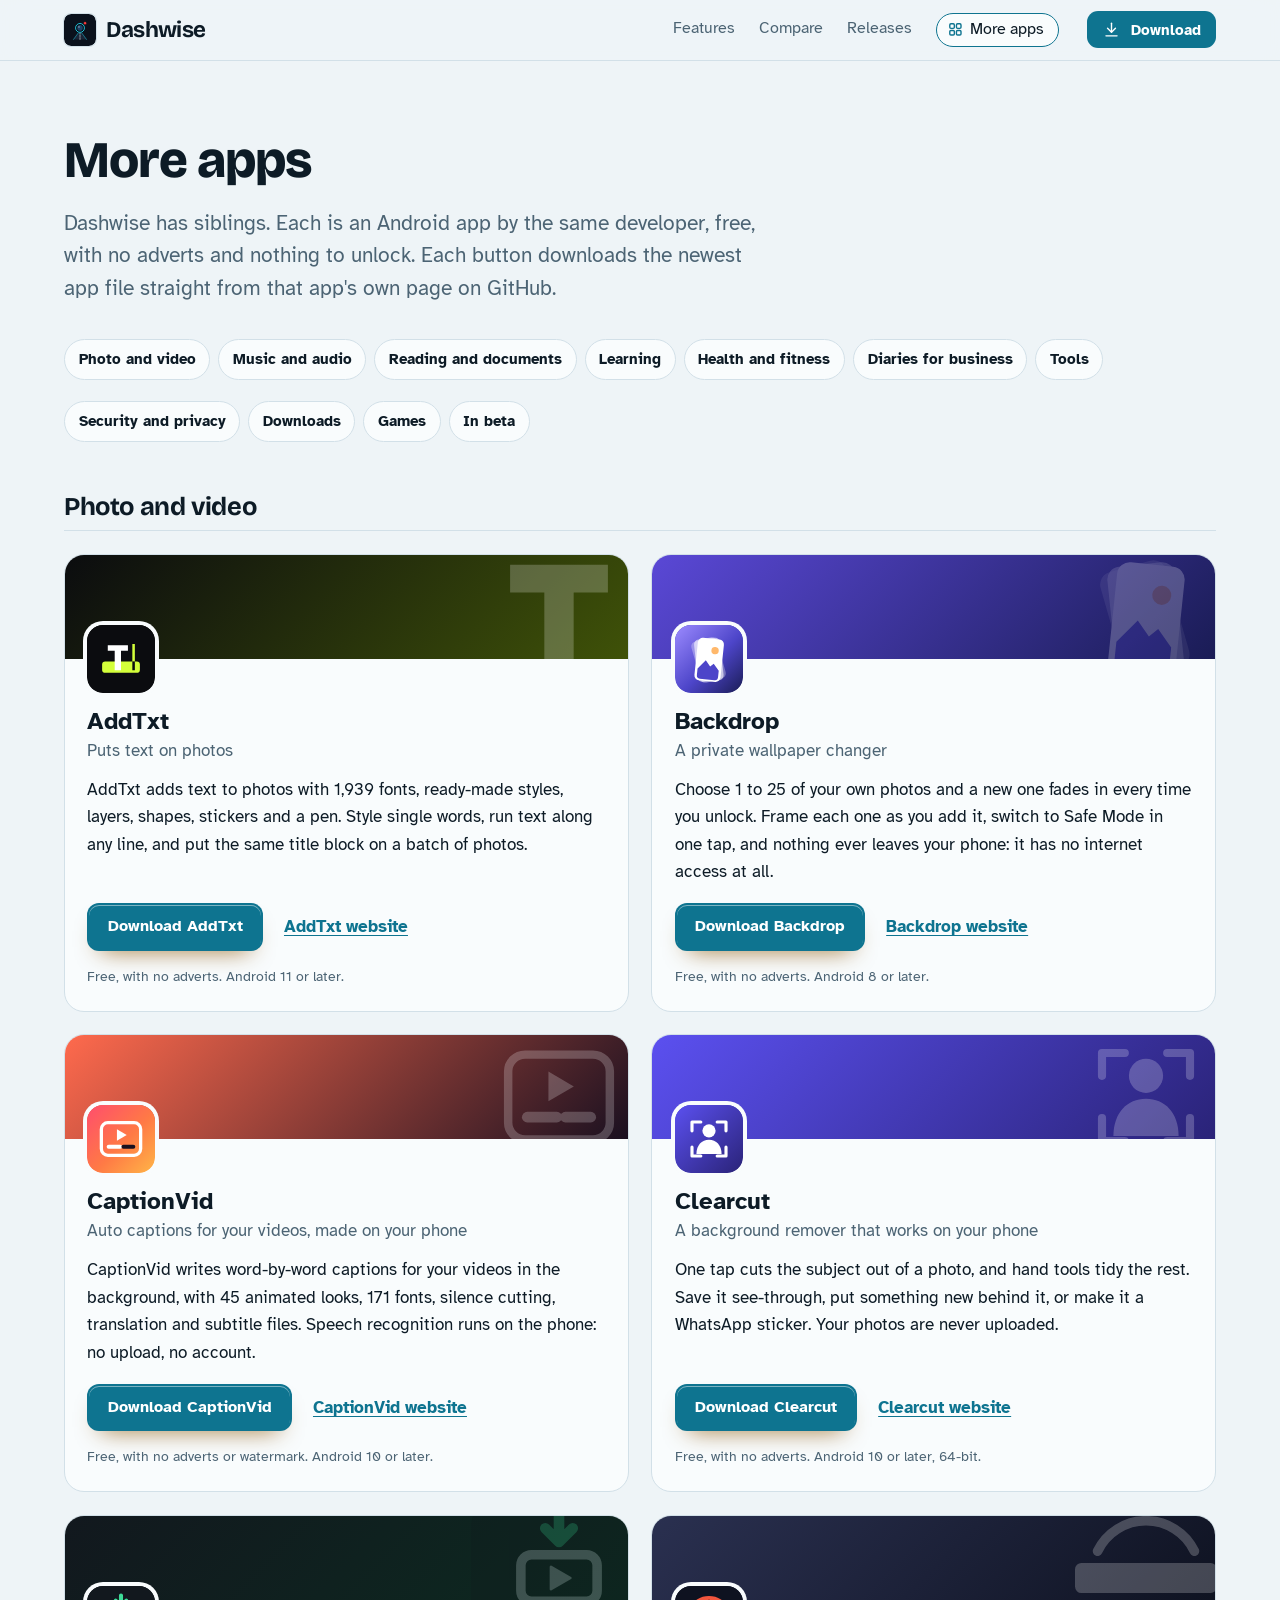
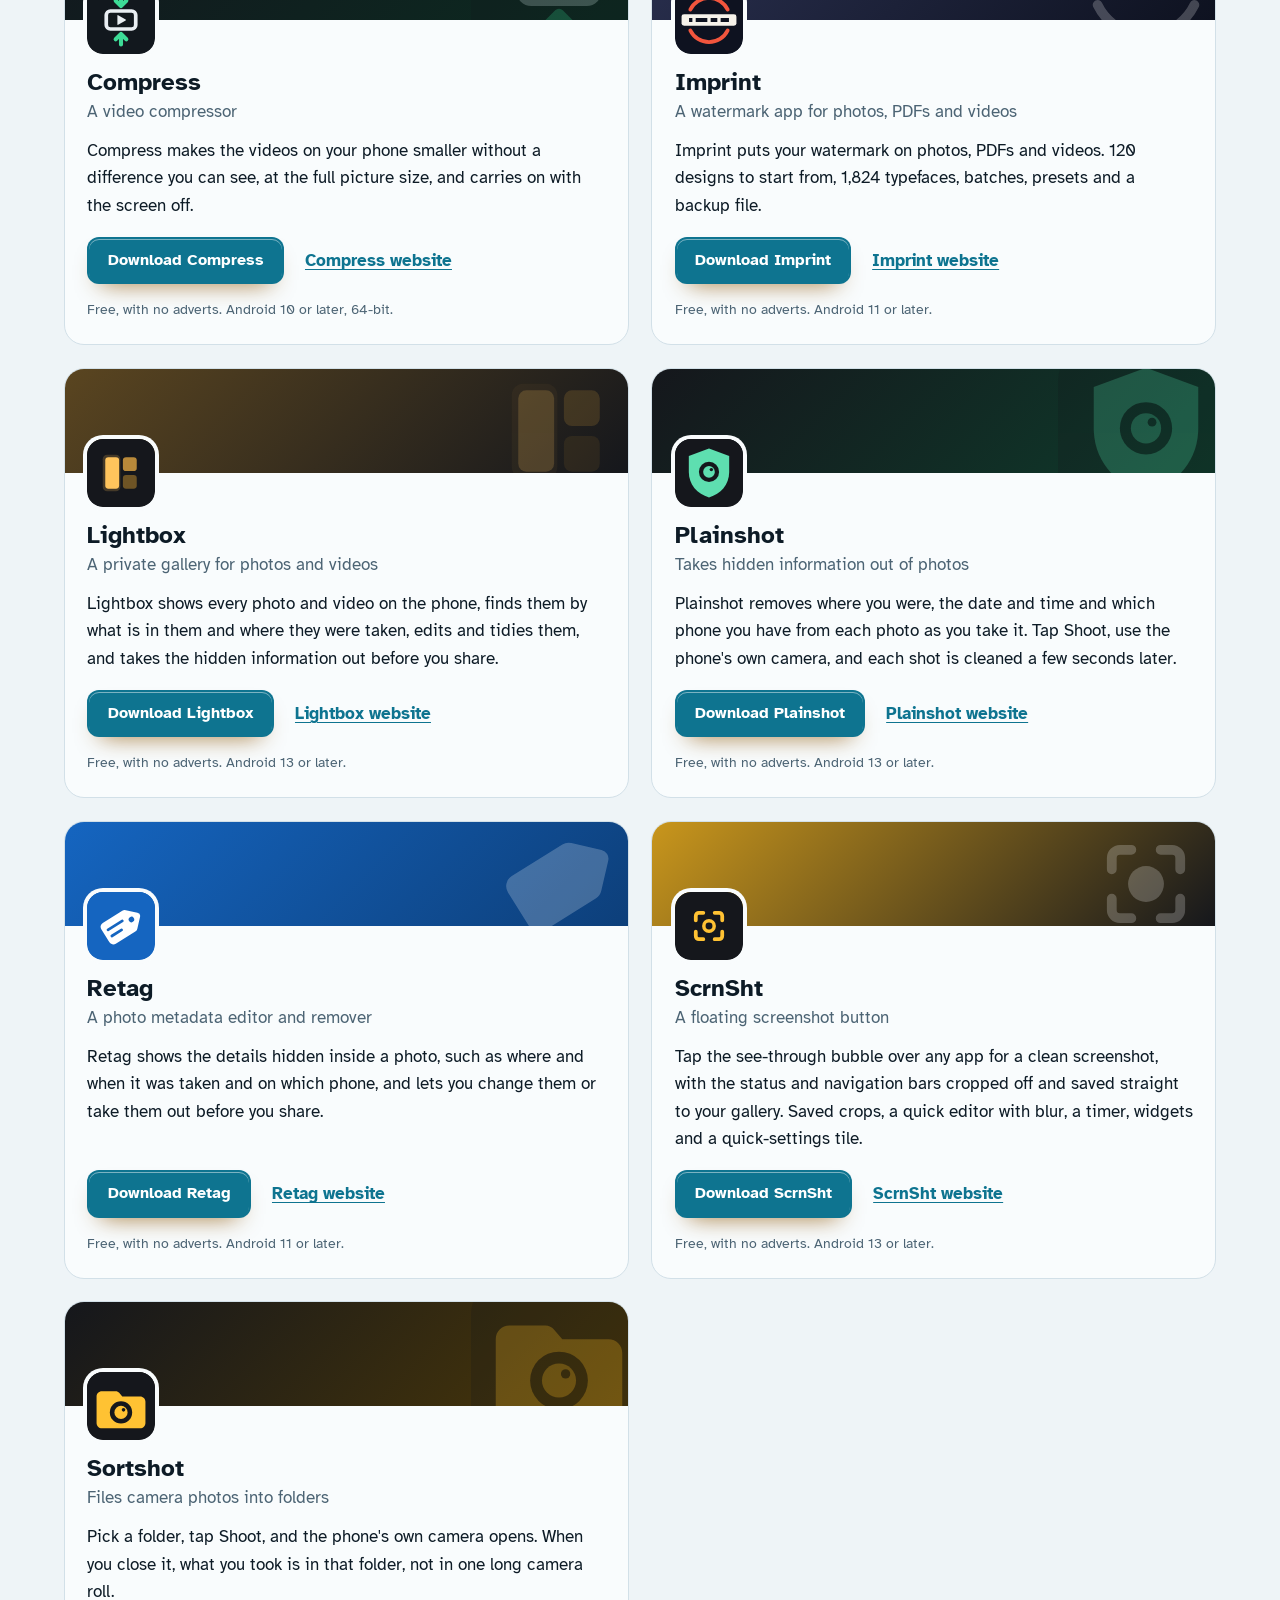
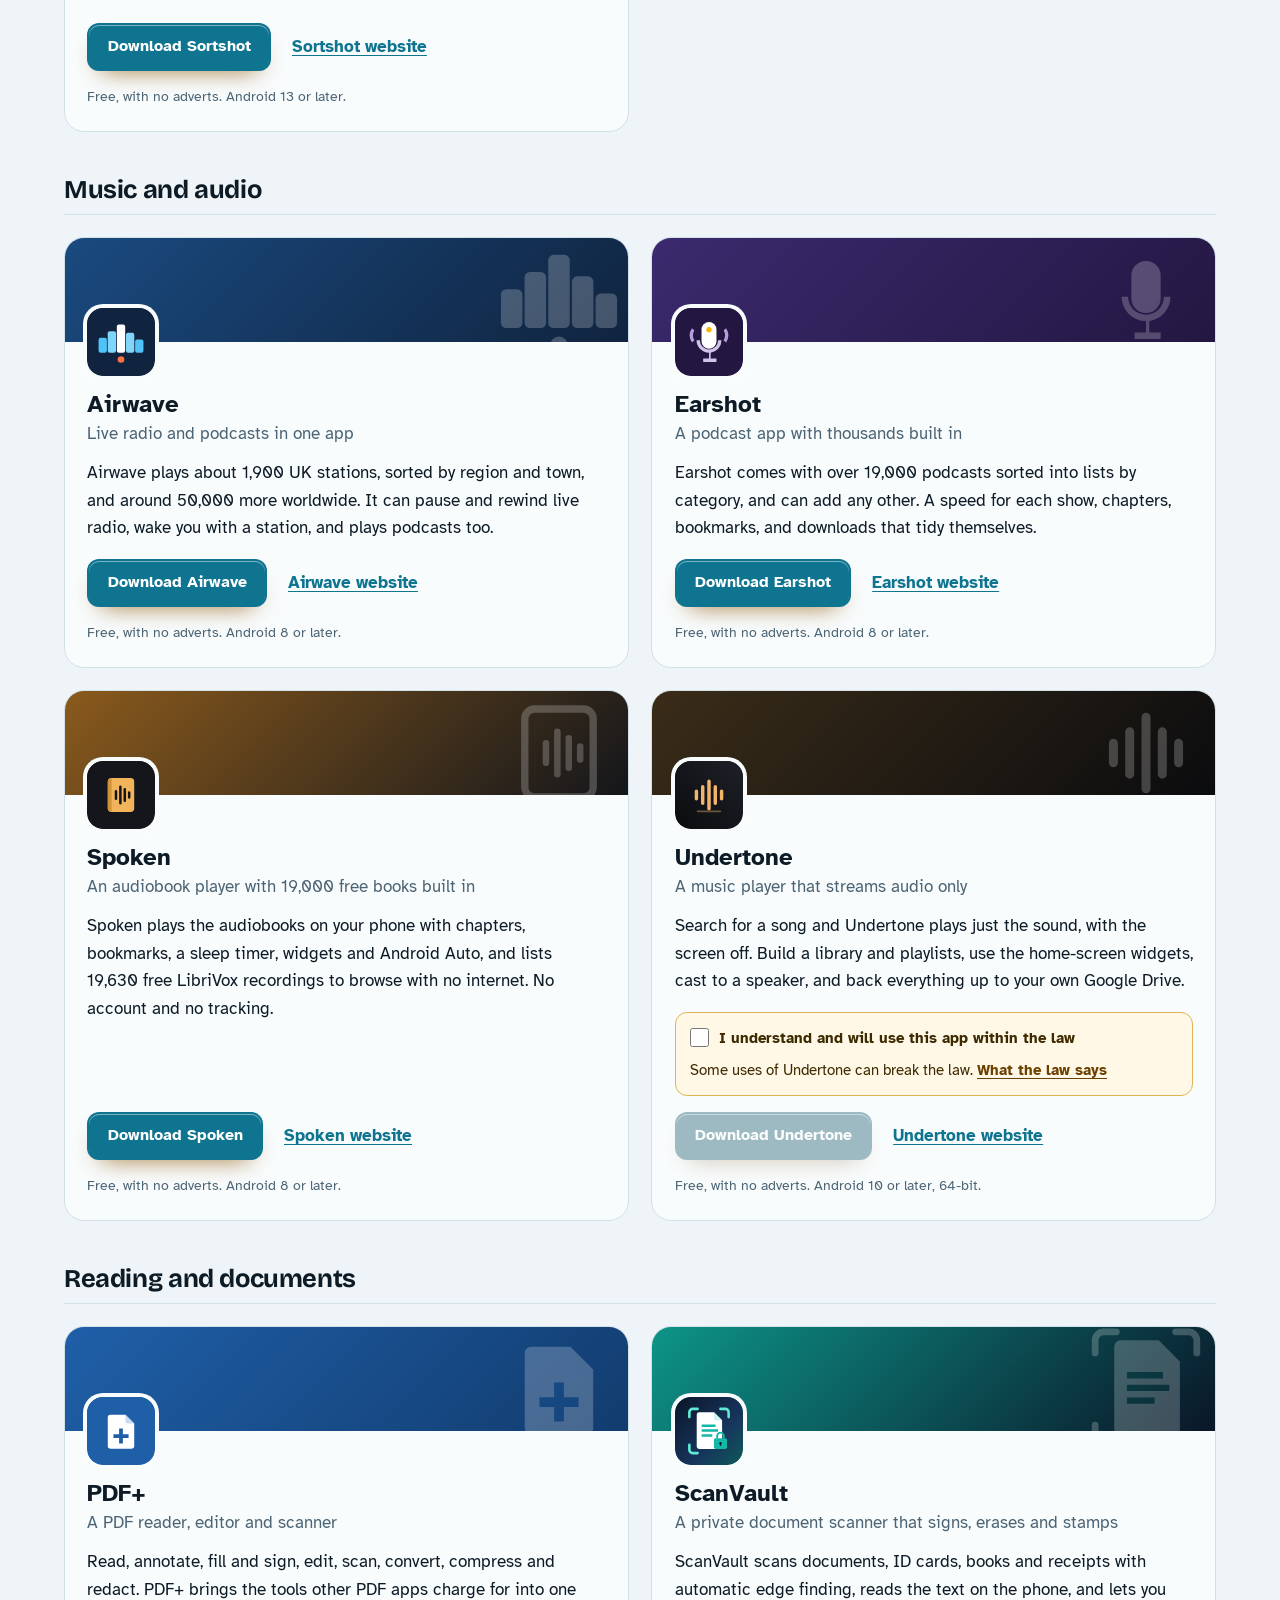
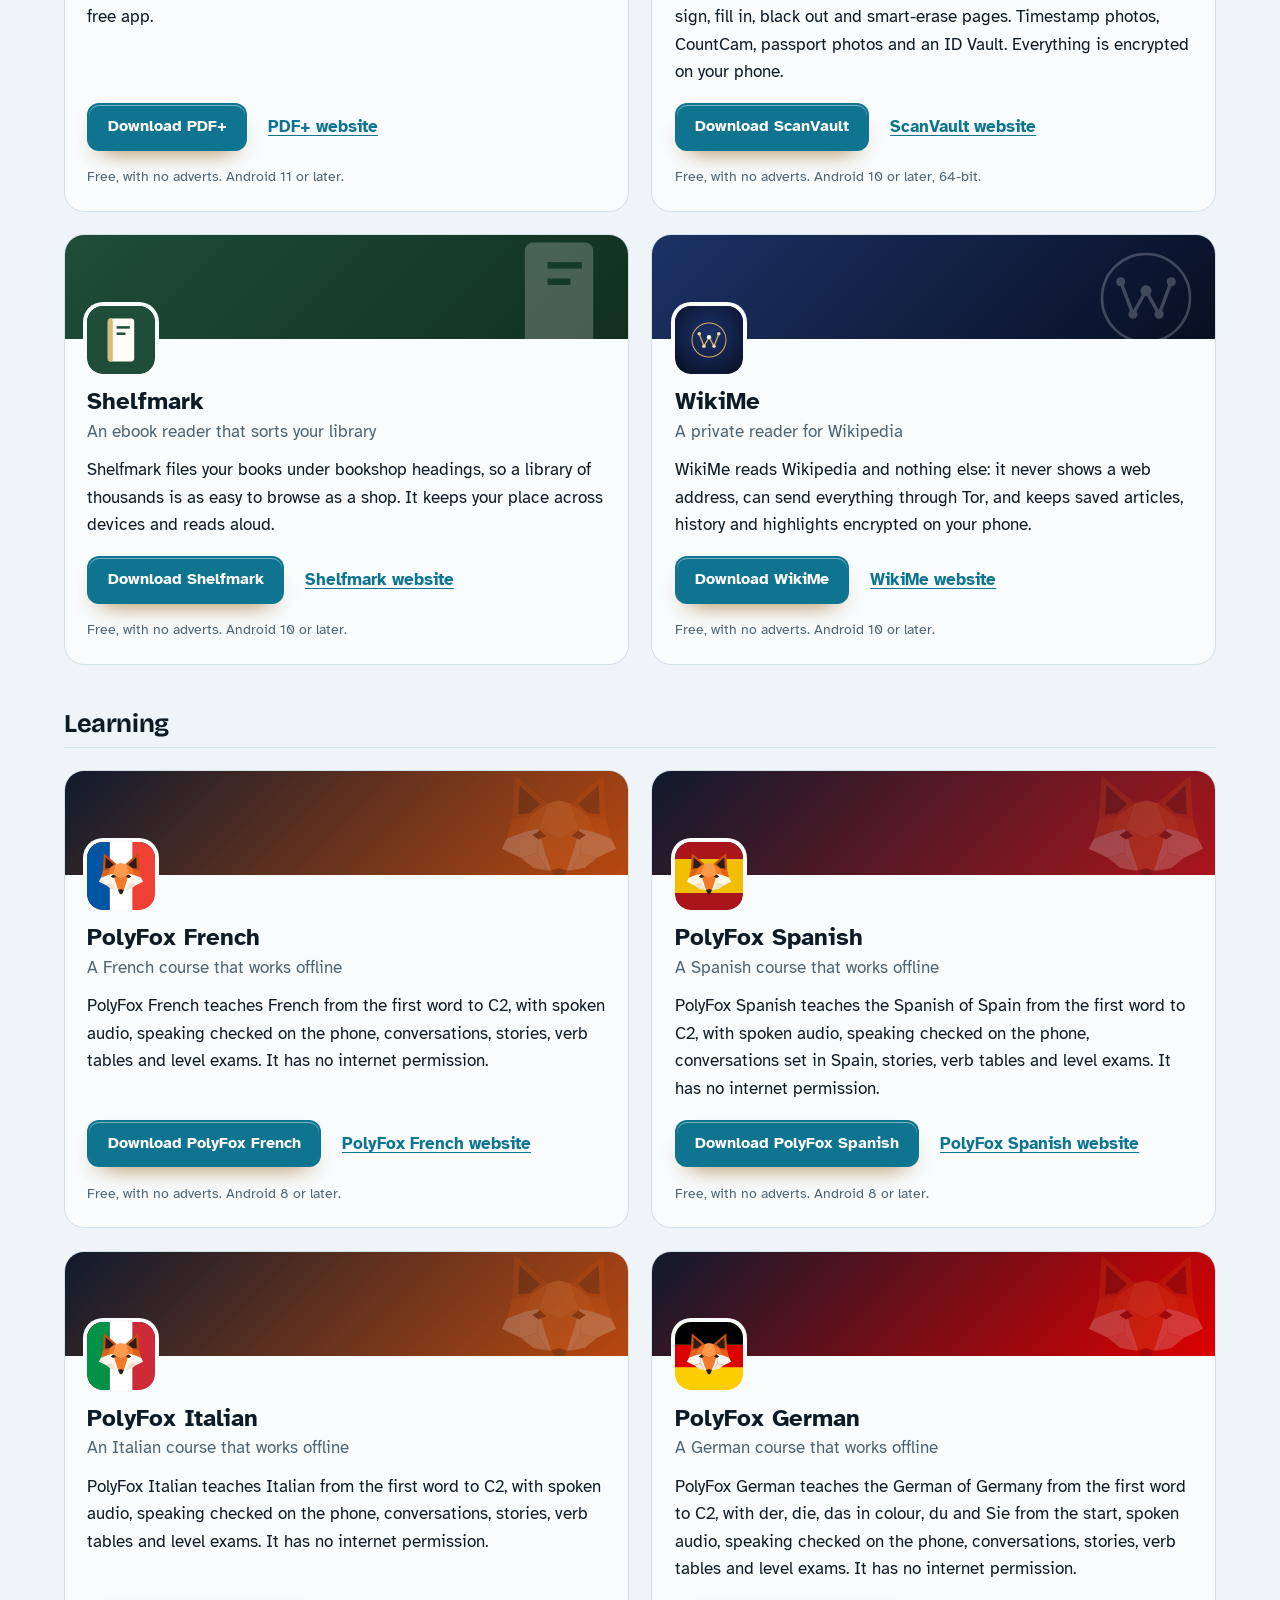
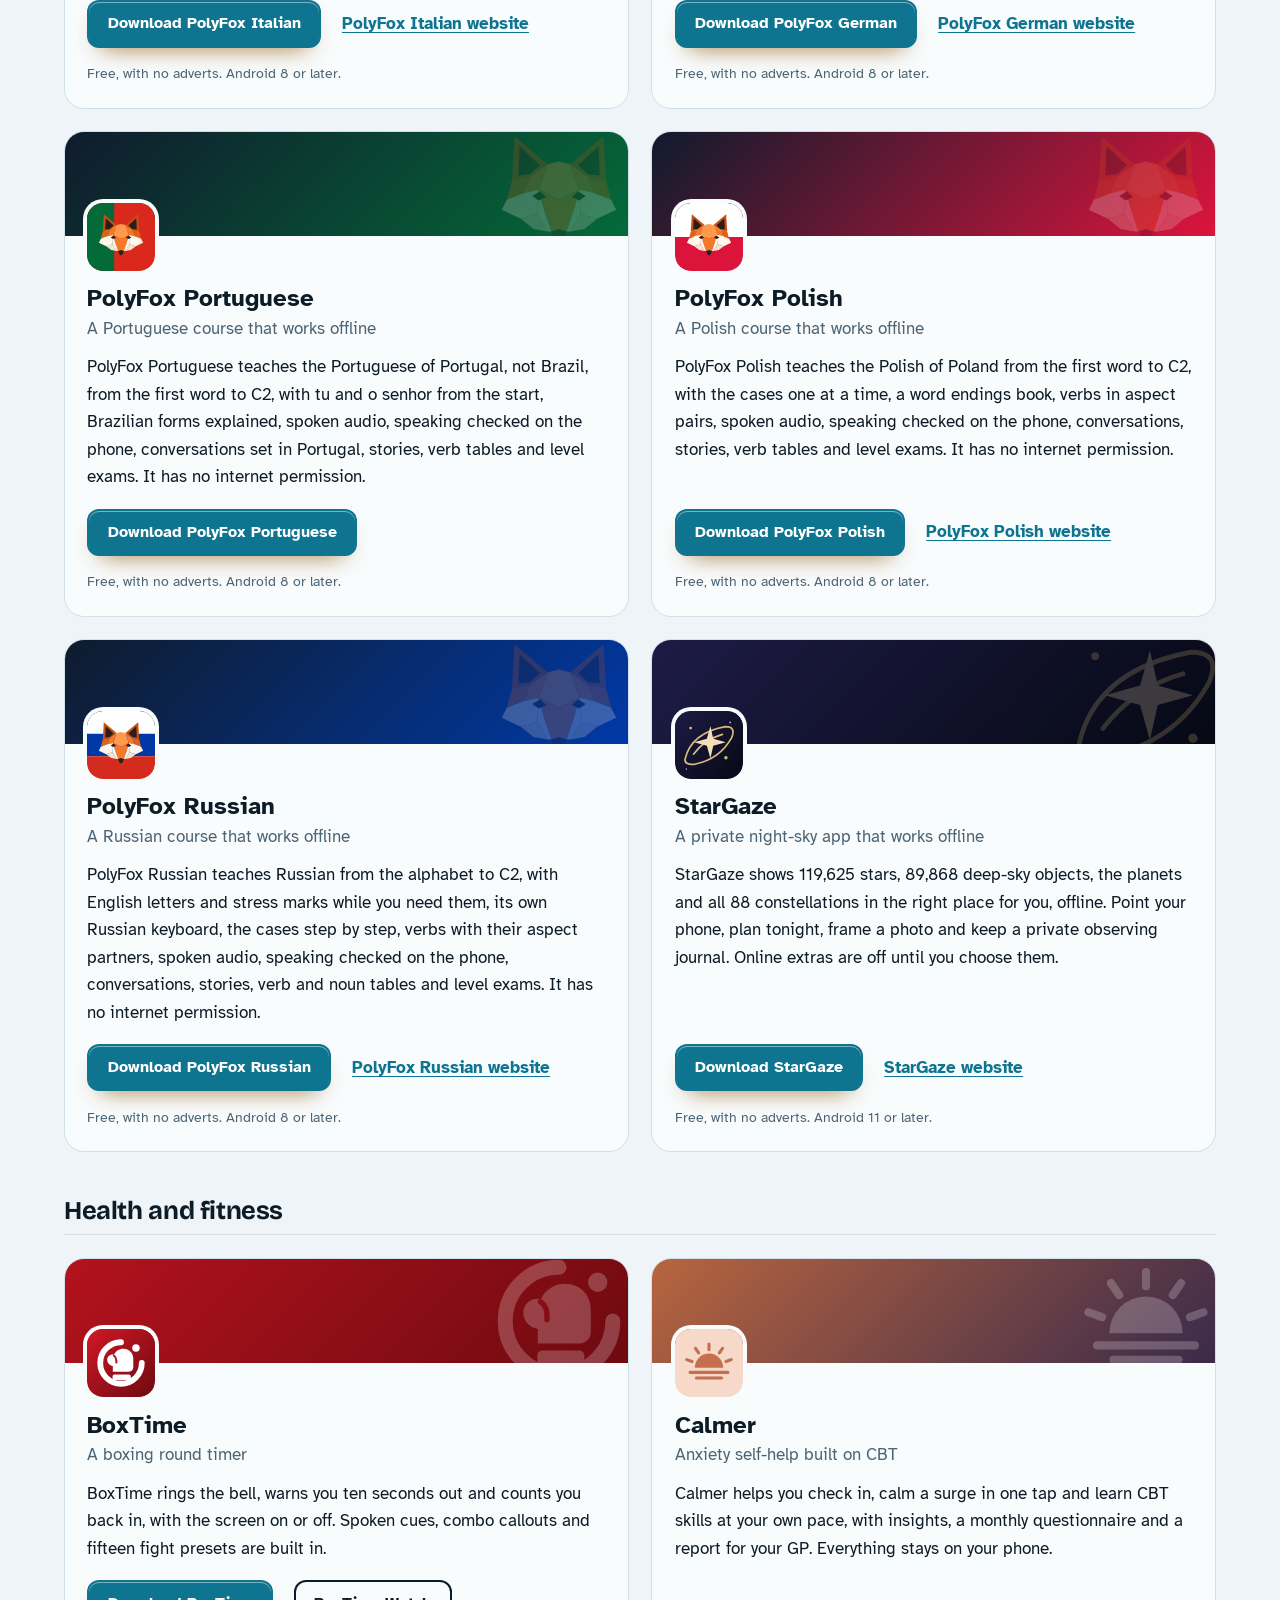
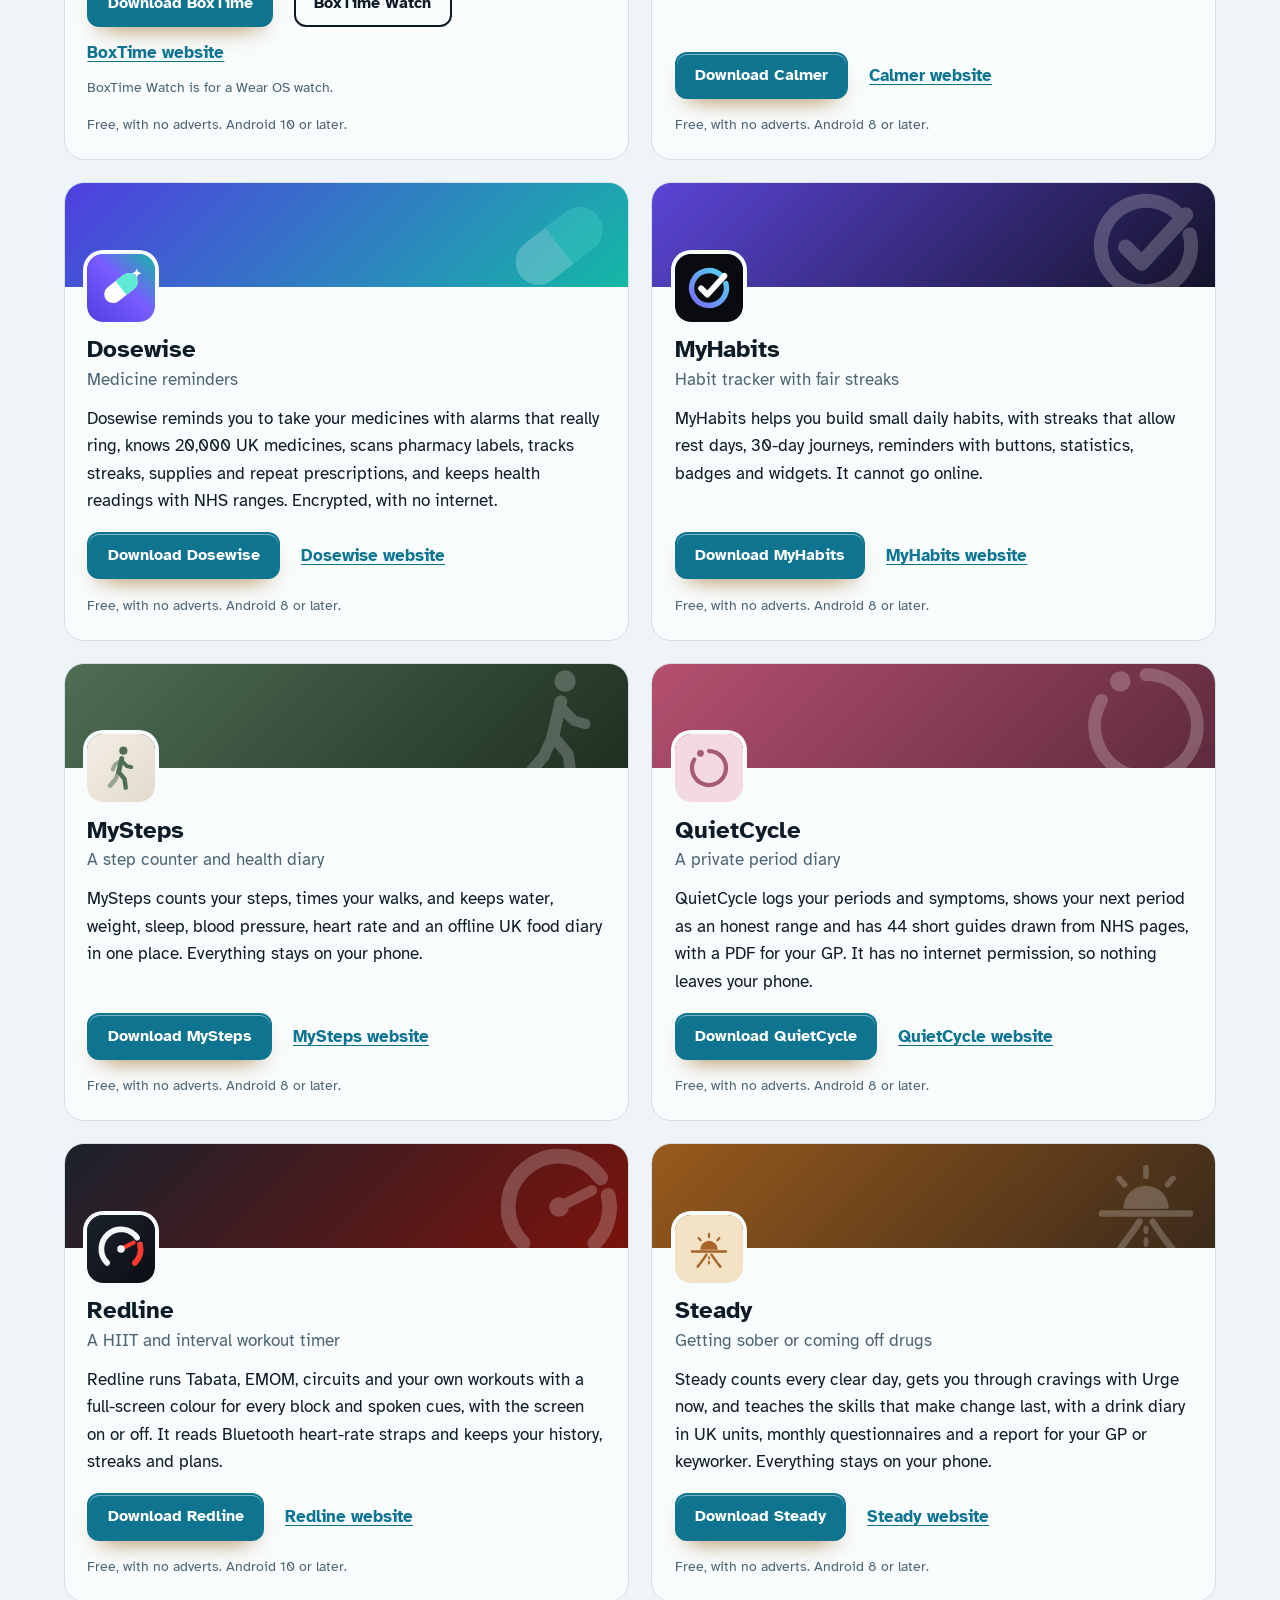
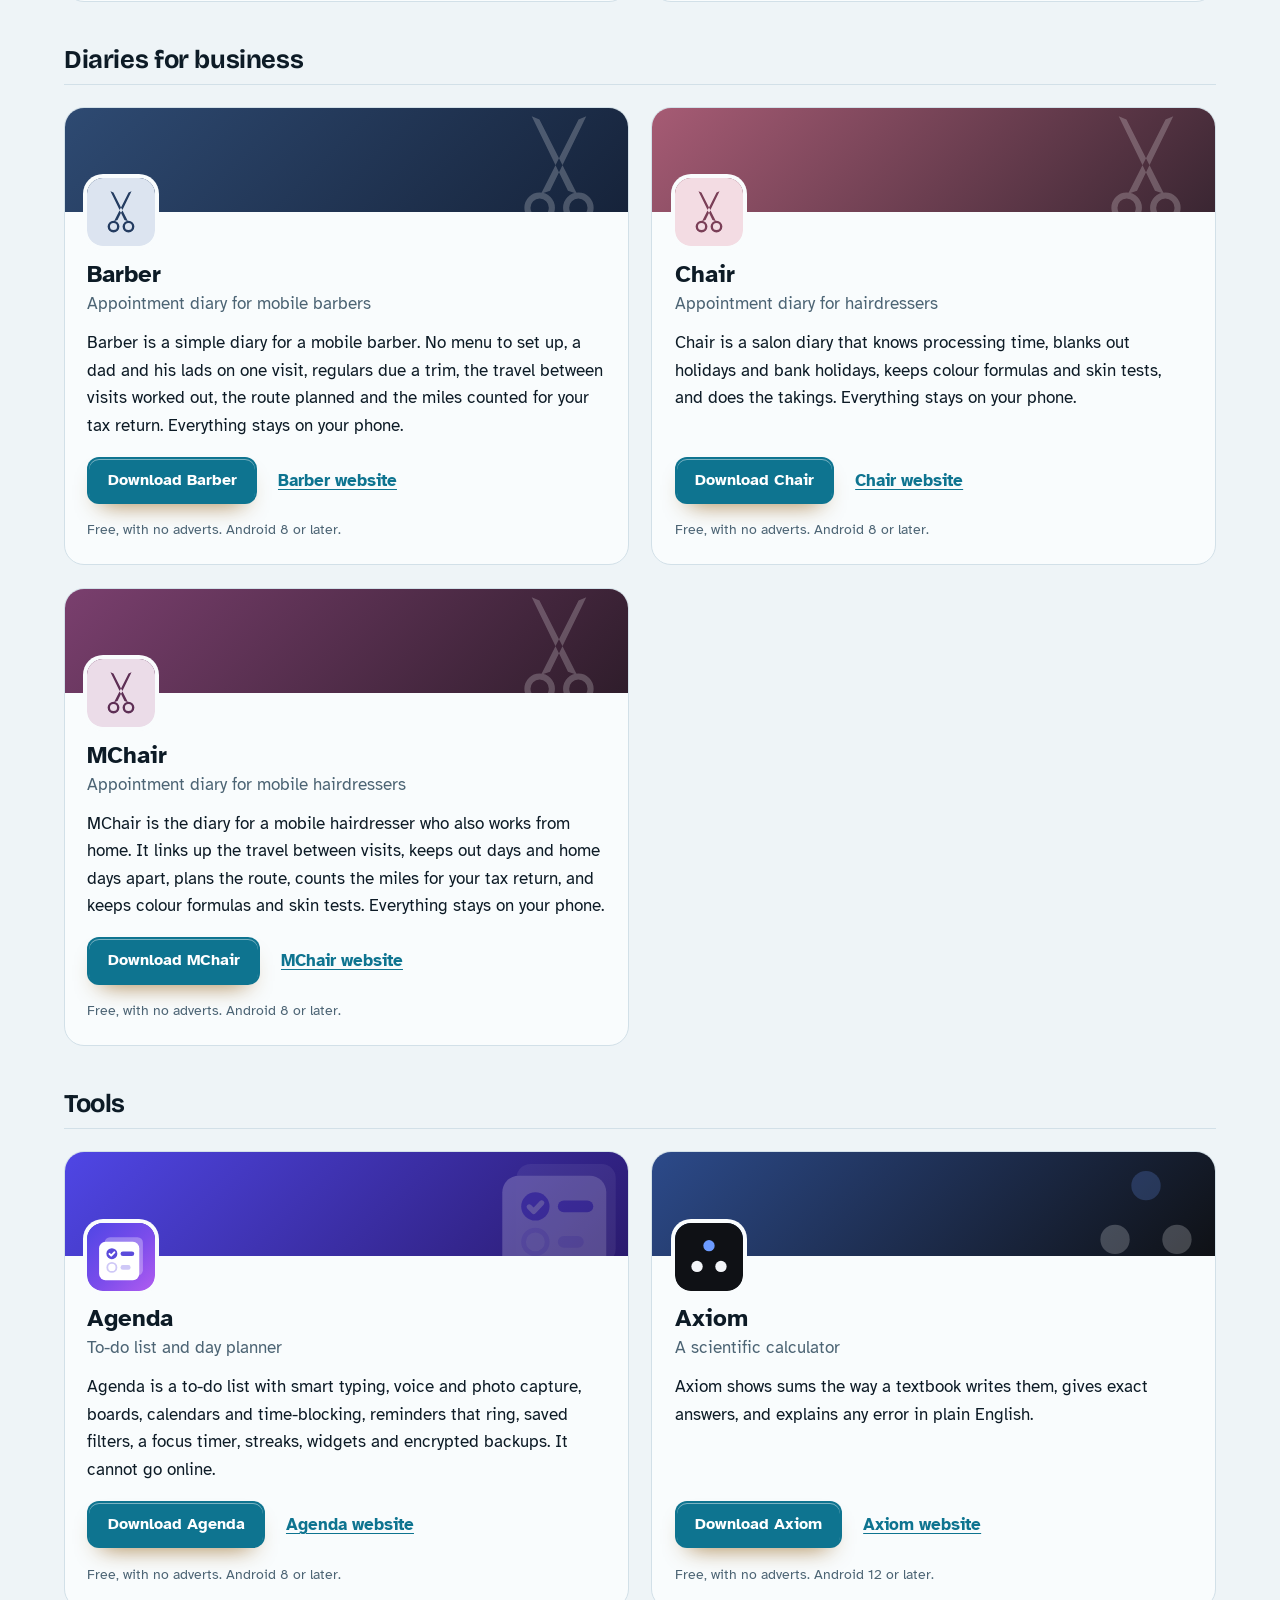
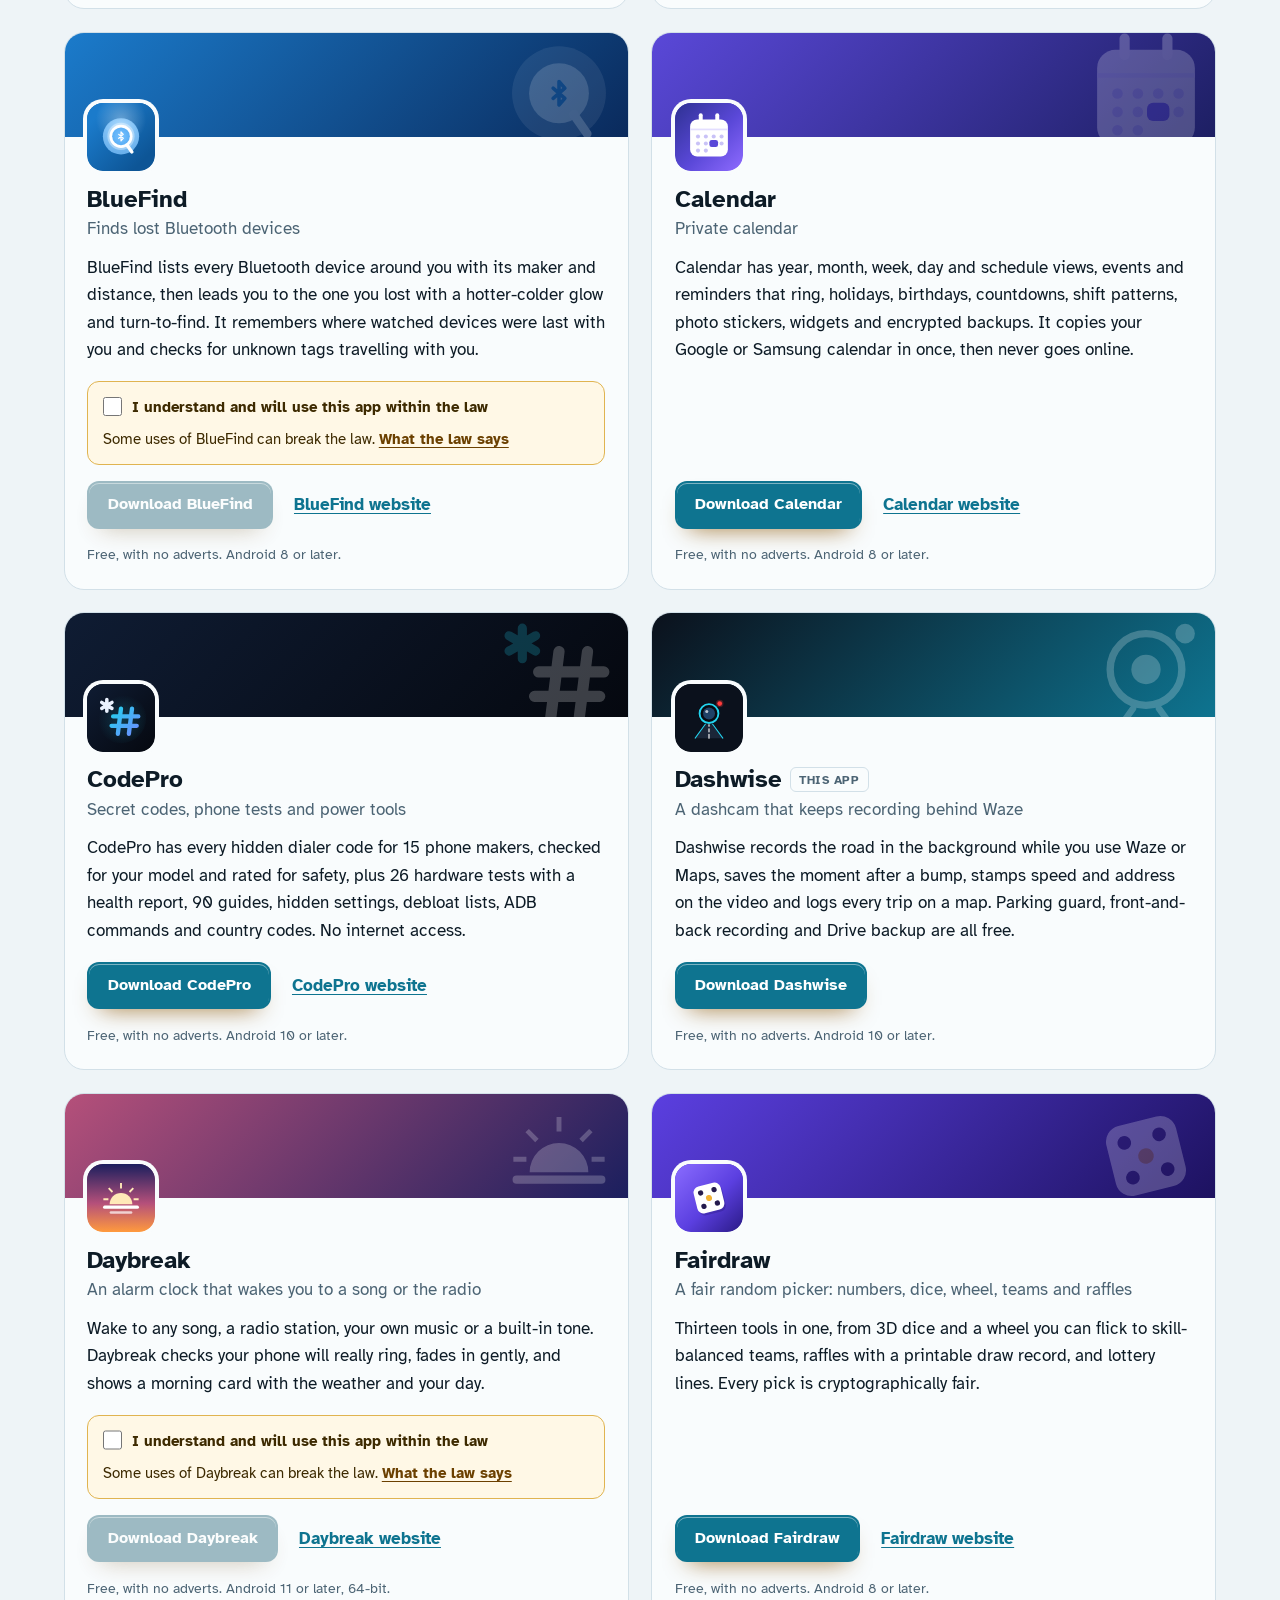
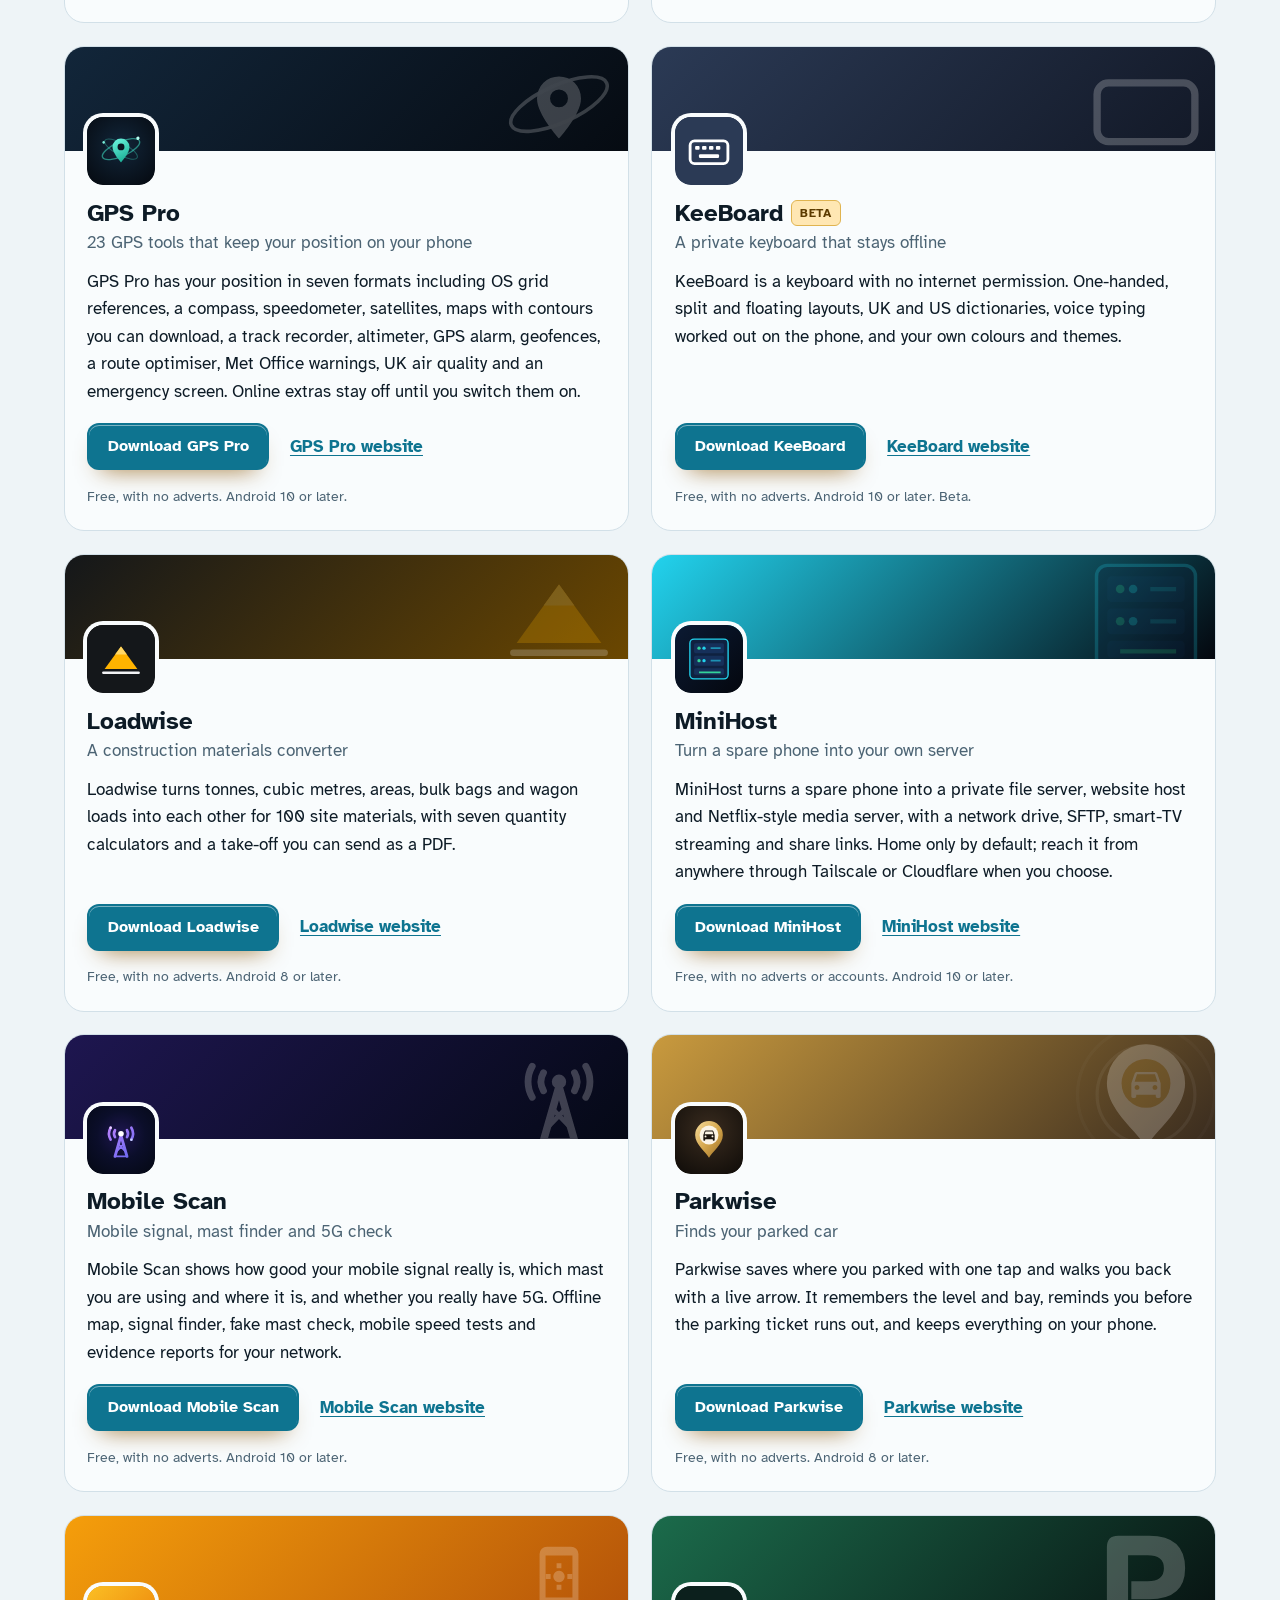
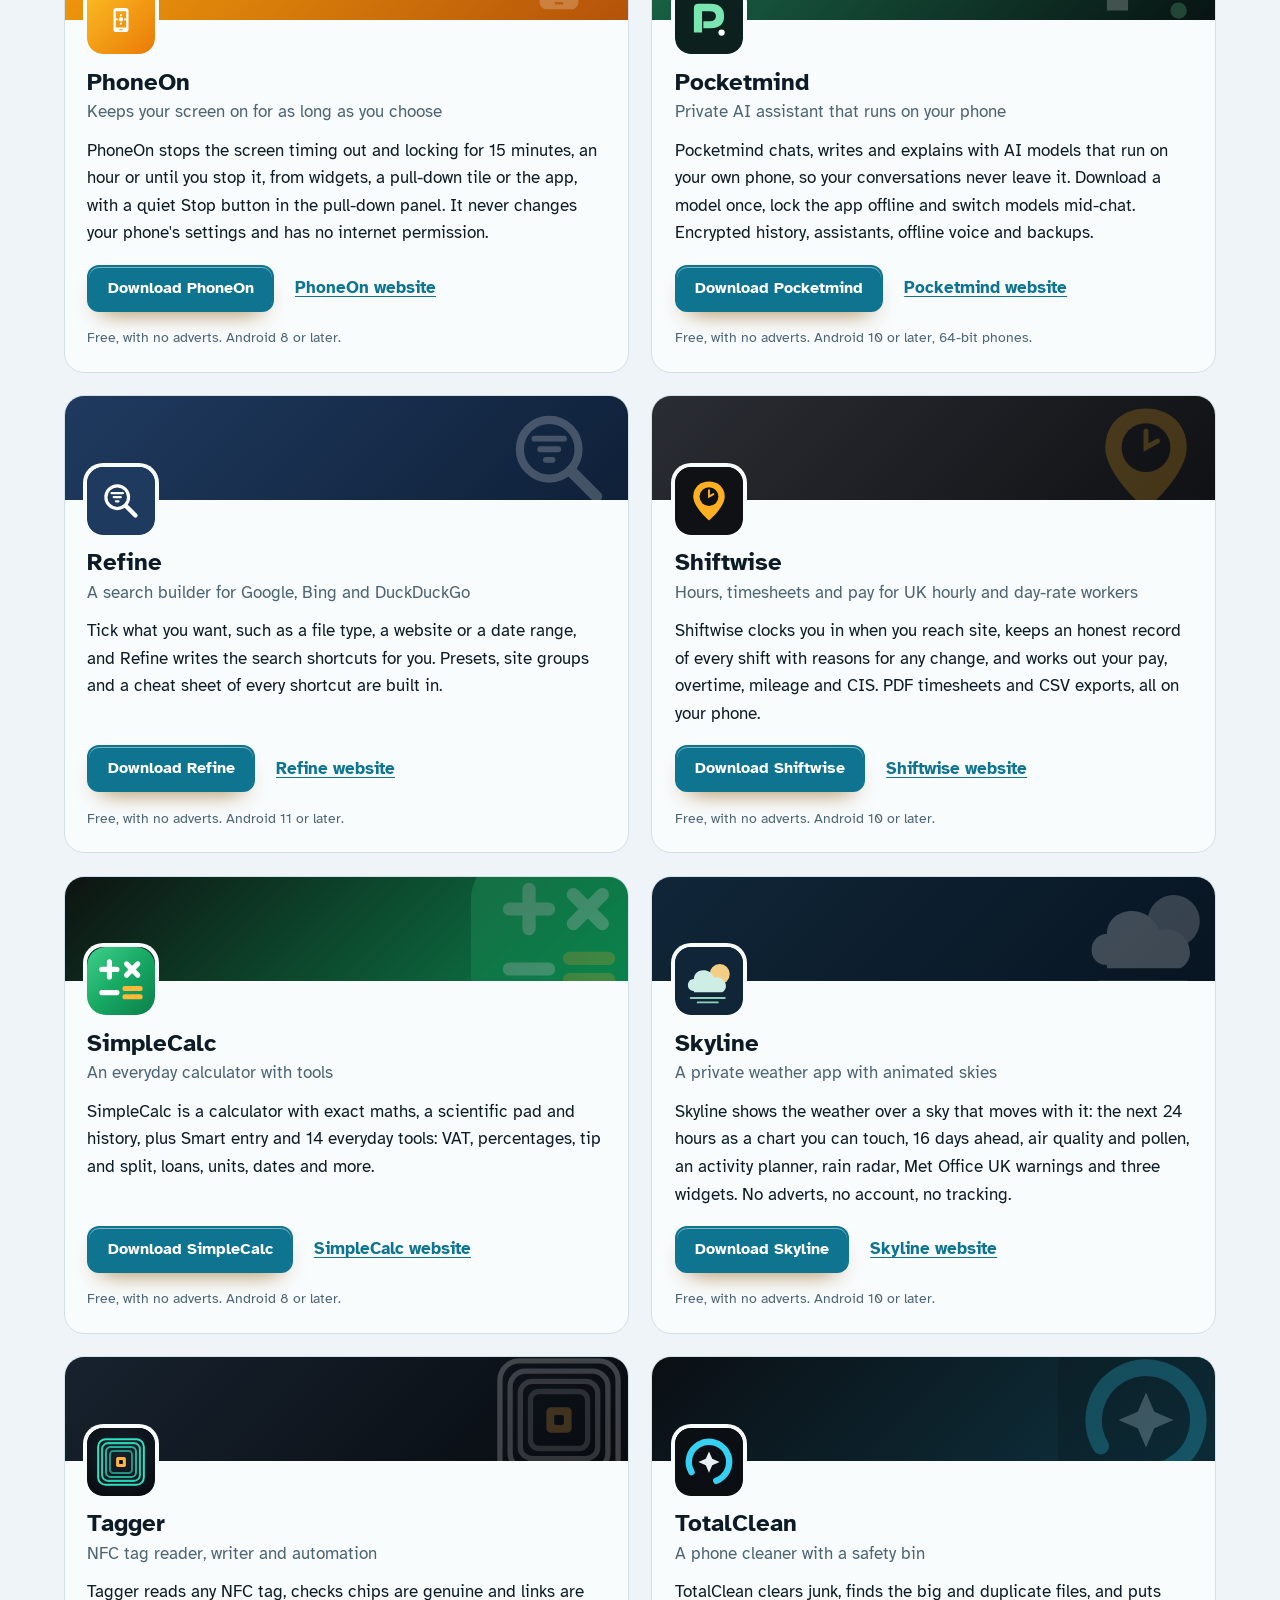
==== more-apps.html @ 2970163b "More apps: add MegaGen" ====
<!DOCTYPE html>
<html lang="en-GB">
<head>
<meta charset="utf-8">
<meta name="viewport" content="width=device-width, initial-scale=1">
<title>More free Android apps from the maker of Dashwise</title>
<meta name="description" content="All 92 free Android apps from the maker of Dashwise, in one list by category, each with its download and a link to its website.">
<meta name="author" content="Jonathan Jackson">
<link rel="canonical" href="https://customgpter.github.io/dashwise/more-apps.html">
<meta name="theme-color" content="#eef4f7" media="(prefers-color-scheme: light)">
<meta name="theme-color" content="#07090d" media="(prefers-color-scheme: dark)">
<meta property="og:type" content="website">
<meta property="og:site_name" content="Dashwise">
<meta property="og:title" content="More free Android apps from the maker of Dashwise">
<meta property="og:description" content="All 92 free Android apps from the maker of Dashwise, in one list by category, each with its download and a link to its website.">
<meta property="og:url" content="https://customgpter.github.io/dashwise/more-apps.html">
<meta property="og:image" content="https://customgpter.github.io/dashwise/assets/og.png">
<meta property="og:image:width" content="1200">
<meta property="og:image:height" content="630">
<meta property="og:image:alt" content="Dashwise recording a dusk drive: speed, address, GPS and a large Save button over the road ahead">
<meta property="og:locale" content="en_GB">
<meta name="twitter:card" content="summary_large_image">
<link rel="icon" href="./assets/favicon.svg" type="image/svg+xml">
<link rel="apple-touch-icon" href="./assets/apple-touch-icon.png">
<link rel="preload" href="./assets/fonts/bricolage-grotesque-latin.woff2" as="font" type="font/woff2" crossorigin>
<link rel="preload" href="./assets/fonts/atkinson-hyperlegible-latin-400-normal.woff2" as="font" type="font/woff2" crossorigin>
<link rel="stylesheet" href="./assets/site.css?v=1">
<link rel="stylesheet" href="./assets/house.css?v=1">
<script type="application/ld+json">{"@context":"https://schema.org","@type":"ItemList","name":"Apps from the maker of Dashwise","url":"https://customgpter.github.io/dashwise/more-apps.html","itemListElement":[{"@type":"ListItem","position":1,"name":"AddTxt","url":"https://customgpter.github.io/addtxt/"},{"@type":"ListItem","position":2,"name":"Backdrop","url":"https://customgpter.github.io/backdrop/"},{"@type":"ListItem","position":3,"name":"CaptionVid","url":"https://customgpter.github.io/captionvid/"},{"@type":"ListItem","position":4,"name":"Clearcut","url":"https://customgpter.github.io/clearcut/"},{"@type":"ListItem","position":5,"name":"Compress","url":"https://customgpter.github.io/compress/"},{"@type":"ListItem","position":6,"name":"Imprint","url":"https://customgpter.github.io/imprint/"},{"@type":"ListItem","position":7,"name":"Lightbox","url":"https://customgpter.github.io/lightbox/"},{"@type":"ListItem","position":8,"name":"Plainshot","url":"https://customgpter.github.io/plainshot/"},{"@type":"ListItem","position":9,"name":"Retag","url":"https://customgpter.github.io/retag/"},{"@type":"ListItem","position":10,"name":"ScrnSht","url":"https://customgpter.github.io/scrnsht/"},{"@type":"ListItem","position":11,"name":"Sortshot","url":"https://customgpter.github.io/sortshot/"},{"@type":"ListItem","position":12,"name":"Airwave","url":"https://customgpter.github.io/airwave/"},{"@type":"ListItem","position":13,"name":"Earshot","url":"https://customgpter.github.io/earshot/"},{"@type":"ListItem","position":14,"name":"Spoken","url":"https://customgpter.github.io/spoken/"},{"@type":"ListItem","position":15,"name":"Undertone","url":"https://customgpter.github.io/undertone/"},{"@type":"ListItem","position":16,"name":"PDF+","url":"https://customgpter.github.io/pdfplus/"},{"@type":"ListItem","position":17,"name":"ScanVault","url":"https://customgpter.github.io/scanvault/"},{"@type":"ListItem","position":18,"name":"Shelfmark","url":"https://customgpter.github.io/shelfmark/"},{"@type":"ListItem","position":19,"name":"WikiMe","url":"https://customgpter.github.io/wikime/"},{"@type":"ListItem","position":20,"name":"PolyFox French","url":"https://customgpter.github.io/polyfox/"},{"@type":"ListItem","position":21,"name":"PolyFox German","url":"https://customgpter.github.io/polyfox-german/"},{"@type":"ListItem","position":22,"name":"PolyFox Polish","url":"https://customgpter.github.io/polyfox-polish/"},{"@type":"ListItem","position":23,"name":"PolyFox Russian","url":"https://customgpter.github.io/polyfox-russian/"},{"@type":"ListItem","position":24,"name":"StarGaze","url":"https://customgpter.github.io/stargaze/"},{"@type":"ListItem","position":25,"name":"BoxTime","url":"https://customgpter.github.io/boxtime/"},{"@type":"ListItem","position":26,"name":"Calmer","url":"https://customgpter.github.io/calmer/"},{"@type":"ListItem","position":27,"name":"Dosewise","url":"https://customgpter.github.io/dosewise/"},{"@type":"ListItem","position":28,"name":"MyHabits","url":"https://customgpter.github.io/myhabits/"},{"@type":"ListItem","position":29,"name":"MySteps","url":"https://customgpter.github.io/mysteps/"},{"@type":"ListItem","position":30,"name":"QuietCycle","url":"https://customgpter.github.io/quietcycle/"},{"@type":"ListItem","position":31,"name":"Redline","url":"https://customgpter.github.io/redline/"},{"@type":"ListItem","position":32,"name":"Steady","url":"https://customgpter.github.io/steady/"},{"@type":"ListItem","position":33,"name":"Barber","url":"https://customgpter.github.io/barber/"},{"@type":"ListItem","position":34,"name":"Chair","url":"https://customgpter.github.io/chair/"},{"@type":"ListItem","position":35,"name":"MChair","url":"https://customgpter.github.io/mchair/"},{"@type":"ListItem","position":36,"name":"Agenda","url":"https://customgpter.github.io/agenda/"},{"@type":"ListItem","position":37,"name":"Axiom","url":"https://customgpter.github.io/axiom/"},{"@type":"ListItem","position":38,"name":"BlueFind","url":"https://customgpter.github.io/bluefind/"},{"@type":"ListItem","position":39,"name":"Calendar","url":"https://customgpter.github.io/calendar/"},{"@type":"ListItem","position":40,"name":"CodePro","url":"https://customgpter.github.io/codepro/"},{"@type":"ListItem","position":41,"name":"Dashwise","url":"https://customgpter.github.io/dashwise/"},{"@type":"ListItem","position":42,"name":"Daybreak","url":"https://customgpter.github.io/daybreak/"},{"@type":"ListItem","position":43,"name":"Fairdraw","url":"https://customgpter.github.io/fairdraw/"},{"@type":"ListItem","position":44,"name":"GPS Pro","url":"https://customgpter.github.io/gpspro/"},{"@type":"ListItem","position":45,"name":"KeeBoard","url":"https://customgpter.github.io/keeboard/"},{"@type":"ListItem","position":46,"name":"Loadwise","url":"https://customgpter.github.io/loadwise/"},{"@type":"ListItem","position":47,"name":"MiniHost","url":"https://customgpter.github.io/minihost/"},{"@type":"ListItem","position":48,"name":"Mobile Scan","url":"https://customgpter.github.io/mobilescan/"},{"@type":"ListItem","position":49,"name":"Parkwise","url":"https://customgpter.github.io/parkwise/"},{"@type":"ListItem","position":50,"name":"Pocketmind","url":"https://customgpter.github.io/pocketmind/"},{"@type":"ListItem","position":51,"name":"Refine","url":"https://customgpter.github.io/refine/"},{"@type":"ListItem","position":52,"name":"Shiftwise","url":"https://customgpter.github.io/shiftwise/"},{"@type":"ListItem","position":53,"name":"SimpleCalc","url":"https://customgpter.github.io/simplecalc/"},{"@type":"ListItem","position":54,"name":"Skyline","url":"https://customgpter.github.io/skyline/"},{"@type":"ListItem","position":55,"name":"Tagger","url":"https://customgpter.github.io/tagger/"},{"@type":"ListItem","position":56,"name":"TotalClean","url":"https://customgpter.github.io/totalclean/"},{"@type":"ListItem","position":57,"name":"TVLink","url":"https://customgpter.github.io/tvlink/"},{"@type":"ListItem","position":58,"name":"Unbox","url":"https://customgpter.github.io/unbox/"},{"@type":"ListItem","position":59,"name":"WhatsKeep","url":"https://customgpter.github.io/whatskeep/"},{"@type":"ListItem","position":60,"name":"WiFi Scan","url":"https://customgpter.github.io/wifiscan/"},{"@type":"ListItem","position":61,"name":"Auditly","url":"https://customgpter.github.io/auditly/"},{"@type":"ListItem","position":62,"name":"Backchannel","url":"https://customgpter.github.io/backchannel/"},{"@type":"ListItem","position":63,"name":"ENotes","url":"https://customgpter.github.io/enotes/"},{"@type":"ListItem","position":64,"name":"FindMe","url":"https://customgpter.github.io/findme/"},{"@type":"ListItem","position":65,"name":"iLock","url":"https://customgpter.github.io/ilock/"},{"@type":"ListItem","position":66,"name":"ImSafe","url":"https://customgpter.github.io/imsafe/"},{"@type":"ListItem","position":67,"name":"IShred","url":"https://customgpter.github.io/ishred/"},{"@type":"ListItem","position":68,"name":"LockBox","url":"https://customgpter.github.io/lockbox/"},{"@type":"ListItem","position":69,"name":"PassVault","url":"https://customgpter.github.io/passvault/"},{"@type":"ListItem","position":70,"name":"SpyFind","url":"https://customgpter.github.io/spyfind/"},{"@type":"ListItem","position":71,"name":"TextWipe","url":"https://customgpter.github.io/textwipe/"},{"@type":"ListItem","position":72,"name":"Tracewire","url":"https://customgpter.github.io/tracewire/"},{"@type":"ListItem","position":73,"name":"Vigil","url":"https://customgpter.github.io/vigil/"},{"@type":"ListItem","position":74,"name":"Grab","url":"https://customgpter.github.io/grab/"},{"@type":"ListItem","position":75,"name":"Swarm","url":"https://customgpter.github.io/swarm/"},{"@type":"ListItem","position":76,"name":"Plane Games","url":"https://customgpter.github.io/plane-games/"},{"@type":"ListItem","position":77,"name":"Ninefold","url":"https://customgpter.github.io/ninefold/"},{"@type":"ListItem","position":78,"name":"Cubewise","url":"https://customgpter.github.io/cubewise/"},{"@type":"ListItem","position":79,"name":"Tilewise","url":"https://customgpter.github.io/tilewise/"},{"@type":"ListItem","position":80,"name":"Letterwise","url":"https://customgpter.github.io/letterwise/"},{"@type":"ListItem","position":81,"name":"Kingside","url":"https://customgpter.github.io/kingside/"},{"@type":"ListItem","position":82,"name":"Deckhand","url":"https://customgpter.github.io/deckhand/"},{"@type":"ListItem","position":83,"name":"SNESForge","url":"https://customgpter.github.io/snesforge/"},{"@type":"ListItem","position":84,"name":"Fame Boy","url":"https://customgpter.github.io/fameboy/"},{"@type":"ListItem","position":85,"name":"PSPPro","url":"https://customgpter.github.io/psppro/"},{"@type":"ListItem","position":86,"name":"MegaGen","url":"https://customgpter.github.io/megagen/"},{"@type":"ListItem","position":87,"name":"QVR","url":"https://customgpter.github.io/qvr/"},{"@type":"ListItem","position":88,"name":"QVR Watch","url":"https://customgpter.github.io/qvr-watch/"},{"@type":"ListItem","position":89,"name":"QVRLite","url":"https://customgpter.github.io/qvrlite/"},{"@type":"ListItem","position":90,"name":"Onionz","url":"https://customgpter.github.io/onionz/"},{"@type":"ListItem","position":91,"name":"OnionzWeb","url":"https://customgpter.github.io/onionzweb/"}]}</script>
<link rel="stylesheet" href="./assets/apps-list.css?v=1">
<script src="./assets/apps-list.js?v=1" defer></script>
</head>
<body>
<a class="skip" href="#main">Skip to content</a>
<header class="masthead">
<div class="wrap">
<a class="brand" href="./" aria-label="Dashwise home"><svg viewBox="0 0 108 108" aria-hidden="true"><rect width="108" height="108" rx="24" fill="#0B111C"/><path d="M51,60L57,60L76,86L32,86Z" fill="#1B2638"/><path d="M51,60L32,86M57,60L76,86" stroke="#22D3EE" stroke-width="1.6" stroke-linecap="round" fill="none"/><path d="M54,64v3M54,71v5M54,80v6" stroke="#fff" stroke-width="1.8" stroke-linecap="round"/><circle cx="54" cy="47" r="17" fill="#070B12"/><circle cx="54" cy="47" r="15" fill="none" stroke="#22D3EE" stroke-width="3"/><circle cx="54" cy="47" r="9.5" fill="#1F4166"/><circle cx="50.5" cy="43.5" r="2.4" fill="#fff" fill-opacity=".7"/><circle cx="71" cy="31" r="6" fill="#FF3B3B" fill-opacity=".25"/><circle cx="71" cy="31" r="3.8" fill="#FF3B3B"/></svg><span>Dashwise</span></a>
<nav aria-label="Main"><ul><li><a href="./#features">Features</a></li><li><a href="./compare.html">Compare</a></li><li><a href="./releases.html">Releases</a></li><li><a class="more-apps" href="./more-apps.html" aria-current="page"><svg class="ico" viewBox="0 0 24 24" aria-hidden="true"><rect x="4" y="4" width="6.5" height="6.5" rx="1.6"/><rect x="13.5" y="4" width="6.5" height="6.5" rx="1.6"/><rect x="4" y="13.5" width="6.5" height="6.5" rx="1.6"/><rect x="13.5" y="13.5" width="6.5" height="6.5" rx="1.6"/></svg>More apps</a></li></ul></nav>
<a class="button small" href="https://github.com/CustomGPTer/dashwise/releases/latest/download/Dashwise.apk"><svg class="ico" viewBox="0 0 24 24" aria-hidden="true"><path d="M12 4v11"/><path d="M7 10.5l5 5 5-5"/><path d="M5 20h14"/></svg>Download</a>
</div>
</header>
<main id="main" class="doc">
<div class="wrap">
<div class="measure">
<h1>More apps</h1>
<p class="lede">Dashwise has siblings. Each is an Android app by the same developer, free, with no adverts and nothing to unlock. Each button downloads the newest app file straight from that app's own page on GitHub.</p>
</div>
<!-- apps:start -->
<nav class="mapps-jump" aria-label="App groups"><ul><li><a href="#apps-photo">Photo and video</a></li><li><a href="#apps-audio">Music and audio</a></li><li><a href="#apps-reading">Reading and documents</a></li><li><a href="#apps-learning">Learning</a></li><li><a href="#apps-health">Health and fitness</a></li><li><a href="#apps-diaries">Diaries for business</a></li><li><a href="#apps-tools">Tools</a></li><li><a href="#apps-security">Security and privacy</a></li><li><a href="#apps-downloads">Downloads</a></li><li><a href="#apps-games">Games</a></li><li><a href="#apps-testing">In beta</a></li></ul></nav>
<div class="mapps-group" role="group" aria-labelledby="apps-photo"><h2 class="mapps-cat" id="apps-photo">Photo and video</h2>
<ul class="mapps"><li class="mapp" style="--b:#0b0c0f;--b2:#3f5208"><div class="mapp-cover" aria-hidden="true"><svg viewBox="0 0 108 108"><path fill="#fff" d="M24 22h60v17H63v49H45V39H24z"/></svg></div><div class="mapp-body"><svg class="mapp-icon" viewBox="0 0 108 108" aria-hidden="true"><rect width="108" height="108" rx="24" fill="#0b0c0f"/><path fill="#d4ff3a" d="M29 58h50a5 5 0 0 1 5 5v8a5 5 0 0 1-5 5H29a5 5 0 0 1-5-5v-8a5 5 0 0 1 5-5z"/><path fill="#fff" d="M33 32h32v9H54v31H44V41H33z"/><path fill="#d4ff3a" d="M72 30h4v28h-4z"/><path fill="#0b0c0f" d="M72 58h4v14h-4z"/></svg><h3>AddTxt</h3><p class="mapp-kind">Puts text on photos</p><p class="mapp-say">AddTxt adds text to photos with 1,939 fonts, ready-made styles, layers, shapes, stickers and a pen. Style single words, run text along any line, and put the same title block on a batch of photos.</p><p class="mapp-go"><a class="button" href="https://github.com/CustomGPTer/addtxt/releases/latest/download/AddTxt.apk">Download AddTxt</a><a class="mapp-site" href="https://customgpter.github.io/addtxt/">AddTxt website</a></p><p class="mapp-needs">Free, with no adverts. Android 11 or later.</p></div></li>
<li class="mapp" style="--b:#5a48d6;--b2:#1a1c55"><div class="mapp-cover" aria-hidden="true"><svg viewBox="0 0 108 108"><g transform="translate(54 58) scale(1.3) translate(-54 -58)"><rect x="38" y="30" width="32" height="52" rx="6" fill="#fff" fill-opacity=".3" transform="rotate(-16 54 58)"/><rect x="38" y="30" width="32" height="52" rx="6" fill="#fff" fill-opacity=".6" transform="rotate(-6 54 58)"/><g transform="rotate(6 54 58)"><rect x="38" y="30" width="32" height="52" rx="6" fill="#fff"/><path d="M41 68l9-11 6 7 4-4 7 8v8a4 4 0 0 1-4 4H45a4 4 0 0 1-4-4z" fill="#4d45c9"/><circle cx="60" cy="44" r="4.5" fill="#FFB86B"/></g></g></svg></div><div class="mapp-body"><svg class="mapp-icon" viewBox="0 0 108 108" aria-hidden="true"><defs><linearGradient id="i-backdrop-mapp-cc" x1="0" y1="0" x2="1" y2="1"><stop offset="0" stop-color="#9c8bff"/><stop offset=".55" stop-color="#4d45c9"/><stop offset="1" stop-color="#1a1c55"/></linearGradient></defs><rect width="108" height="108" rx="24" fill="url(#i-backdrop-mapp-cc)"/><g transform="translate(54 58) scale(1.3) translate(-54 -58)"><rect x="38" y="30" width="32" height="52" rx="6" fill="#fff" fill-opacity=".3" transform="rotate(-16 54 58)"/><rect x="38" y="30" width="32" height="52" rx="6" fill="#fff" fill-opacity=".6" transform="rotate(-6 54 58)"/><g transform="rotate(6 54 58)"><rect x="38" y="30" width="32" height="52" rx="6" fill="#fff"/><path d="M41 68l9-11 6 7 4-4 7 8v8a4 4 0 0 1-4 4H45a4 4 0 0 1-4-4z" fill="#4d45c9"/><circle cx="60" cy="44" r="4.5" fill="#FFB86B"/></g></g></svg><h3>Backdrop</h3><p class="mapp-kind">A private wallpaper changer</p><p class="mapp-say">Choose 1 to 25 of your own photos and a new one fades in every time you unlock. Frame each one as you add it, switch to Safe Mode in one tap, and nothing ever leaves your phone: it has no internet access at all.</p><p class="mapp-go"><a class="button" href="https://github.com/CustomGPTer/backdrop/releases/latest/download/Backdrop.apk">Download Backdrop</a><a class="mapp-site" href="https://customgpter.github.io/backdrop/">Backdrop website</a></p><p class="mapp-needs">Free, with no adverts. Android 8 or later.</p></div></li>
<li class="mapp" style="--b:#ff6a4d;--b2:#1a1020"><div class="mapp-cover" aria-hidden="true"><svg viewBox="0 0 108 108"><g transform="translate(54 54) scale(1.3) translate(-54 -54)"><path d="M38,34 h32 a8,8 0 0 1 8,8 v24 a8,8 0 0 1 -8,8 h-32 a8,8 0 0 1 -8,-8 v-24 a8,8 0 0 1 8,-8 z" fill="none" stroke="#fff" stroke-width="4"/><path d="M49,42 L61,49 L49,56 Z" fill="#fff"/><path d="M39,61 h14 a2.5,2.5 0 0 1 0,5 h-14 a2.5,2.5 0 0 1 0,-5 z" fill="#fff"/><path d="M57,61 h12 a2.5,2.5 0 0 1 0,5 h-12 a2.5,2.5 0 0 1 0,-5 z" fill="#ffffff"/></g></svg></div><div class="mapp-body"><svg class="mapp-icon" viewBox="0 0 108 108" aria-hidden="true"><defs><linearGradient id="i-captionvid-cvbg" x1="0" y1="0" x2="1" y2="1"><stop offset="0" stop-color="#ff4d6d"/><stop offset=".55" stop-color="#ff7a45"/><stop offset="1" stop-color="#ffb547"/></linearGradient></defs><rect width="108" height="108" rx="24" fill="url(#i-captionvid-cvbg)"/><g transform="translate(54 54) scale(1.3) translate(-54 -54)"><path d="M38,34 h32 a8,8 0 0 1 8,8 v24 a8,8 0 0 1 -8,8 h-32 a8,8 0 0 1 -8,-8 v-24 a8,8 0 0 1 8,-8 z" fill="none" stroke="#fff" stroke-width="4"/><path d="M49,42 L61,49 L49,56 Z" fill="#fff"/><path d="M39,61 h14 a2.5,2.5 0 0 1 0,5 h-14 a2.5,2.5 0 0 1 0,-5 z" fill="#fff"/><path d="M57,61 h12 a2.5,2.5 0 0 1 0,5 h-12 a2.5,2.5 0 0 1 0,-5 z" fill="#1a1020"/></g></svg><h3>CaptionVid</h3><p class="mapp-kind">Auto captions for your videos, made on your phone</p><p class="mapp-say">CaptionVid writes word-by-word captions for your videos in the background, with 45 animated looks, 171 fonts, silence cutting, translation and subtitle files. Speech recognition runs on the phone: no upload, no account.</p><p class="mapp-go"><a class="button" href="https://github.com/CustomGPTer/captionvid/releases/latest/download/CaptionVid.apk">Download CaptionVid</a><a class="mapp-site" href="https://customgpter.github.io/captionvid/">CaptionVid website</a></p><p class="mapp-needs">Free, with no adverts or watermark. Android 10 or later.</p></div></li><li class="mapp" style="--b:#5b50f0;--b2:#2a2378"><div class="mapp-cover" aria-hidden="true"><svg viewBox="0 0 108 108"><circle cx="54" cy="41" r="10.5" fill="#fff"/><path d="M34 78c0-14.5 8.5-23 20-23s20 8.5 20 23z" fill="#fff"/><path d="M27 41V27h14M67 27h14v14M27 67v14h14M67 81h14V67" fill="none" stroke="#fff" stroke-width="5" stroke-linecap="round" stroke-linejoin="round"/></svg></div><div class="mapp-body"><svg class="mapp-icon" viewBox="0 0 108 108" aria-hidden="true"><defs><linearGradient id="i-clearcut-mapp-cc" x1="0" y1="0" x2="1" y2="1"><stop offset="0" stop-color="#5b50f0"/><stop offset="1" stop-color="#2a2378"/></linearGradient></defs><rect width="108" height="108" rx="24" fill="url(#i-clearcut-mapp-cc)"/><circle cx="54" cy="41" r="10.5" fill="#fff"/><path d="M34 78c0-14.5 8.5-23 20-23s20 8.5 20 23z" fill="#fff"/><path d="M27 41V27h14M67 27h14v14M27 67v14h14M67 81h14V67" fill="none" stroke="#fff" stroke-width="5" stroke-linecap="round" stroke-linejoin="round"/></svg><h3>Clearcut</h3><p class="mapp-kind">A background remover that works on your phone</p><p class="mapp-say">One tap cuts the subject out of a photo, and hand tools tidy the rest. Save it see-through, put something new behind it, or make it a WhatsApp sticker. Your photos are never uploaded.</p><p class="mapp-go"><a class="button" href="https://github.com/CustomGPTer/clearcut/releases/latest/download/Clearcut.apk">Download Clearcut</a><a class="mapp-site" href="https://customgpter.github.io/clearcut/">Clearcut website</a></p><p class="mapp-needs">Free, with no adverts. Android 10 or later, 64-bit.</p></div></li>
<li class="mapp" style="--b:#12181e;--b2:#0c2a20"><div class="mapp-cover" aria-hidden="true"><svg viewBox="0 0 108 108"><rect width="108" height="108" rx="24" fill="#12181e"/><g transform="translate(54 54) scale(1.3) translate(-54 -54)"><path fill="none" stroke="#e9eef3" stroke-width="4.5" stroke-linejoin="round" d="M41 43h26a5 5 0 0 1 5 5v12a5 5 0 0 1-5 5H41a5 5 0 0 1-5-5V48a5 5 0 0 1 5-5z"/><path fill="#e9eef3" d="M50.5 48.2l9.2 5.3a.6.6 0 0 1 0 1l-9.2 5.3a.6.6 0 0 1-.9-.5V48.7a.6.6 0 0 1 .9-.5z"/><path fill="none" stroke="#3ddc97" stroke-width="5" stroke-linecap="round" stroke-linejoin="round" d="M54 24v12M47.5 30.5 54 37l6.5-6.5M54 84V72M47.5 77.5 54 71l6.5 6.5"/></g></svg></div><div class="mapp-body"><svg class="mapp-icon" viewBox="0 0 108 108" aria-hidden="true"><rect width="108" height="108" rx="24" fill="#12181e"/><g transform="translate(54 54) scale(1.3) translate(-54 -54)"><path fill="none" stroke="#e9eef3" stroke-width="4.5" stroke-linejoin="round" d="M41 43h26a5 5 0 0 1 5 5v12a5 5 0 0 1-5 5H41a5 5 0 0 1-5-5V48a5 5 0 0 1 5-5z"/><path fill="#e9eef3" d="M50.5 48.2l9.2 5.3a.6.6 0 0 1 0 1l-9.2 5.3a.6.6 0 0 1-.9-.5V48.7a.6.6 0 0 1 .9-.5z"/><path fill="none" stroke="#3ddc97" stroke-width="5" stroke-linecap="round" stroke-linejoin="round" d="M54 24v12M47.5 30.5 54 37l6.5-6.5M54 84V72M47.5 77.5 54 71l6.5 6.5"/></g></svg><h3>Compress</h3><p class="mapp-kind">A video compressor</p><p class="mapp-say">Compress makes the videos on your phone smaller without a difference you can see, at the full picture size, and carries on with the screen off.</p><p class="mapp-go"><a class="button" href="https://github.com/CustomGPTer/compress/releases/latest/download/Compress.apk">Download Compress</a><a class="mapp-site" href="https://customgpter.github.io/compress/">Compress website</a></p><p class="mapp-needs">Free, with no adverts. Android 10 or later, 64-bit.</p></div></li>
<li class="mapp" style="--b:#2a3050;--b2:#0e1220"><div class="mapp-cover" aria-hidden="true"><svg viewBox="0 0 108 108"><g transform="translate(54 54) scale(1.32) translate(-54 -54)"><path d="M31.5 41.500A25 25 0 0 1 76.500 41.500" fill="none" stroke="#fff" stroke-width="4.5" stroke-linecap="round"/><path d="M76.500 66.500A25 25 0 0 1 31.500 66.500" fill="none" stroke="#fff" stroke-width="4.5" stroke-linecap="round"/><path fill="#fff" d="M24 47h60a3 3 0 0 1 3 3v8a3 3 0 0 1-3 3H24a3 3 0 0 1-3-3v-8a3 3 0 0 1 3-3z"/></g></svg></div><div class="mapp-body"><svg class="mapp-icon" viewBox="0 0 108 108" aria-hidden="true"><rect width="108" height="108" rx="24" fill="#0e1220"/><g transform="translate(54 54) scale(1.32) translate(-54 -54)"><path d="M31.5 41.500A25 25 0 0 1 76.500 41.500" fill="none" stroke="#f2553d" stroke-width="4.5" stroke-linecap="round"/><path d="M76.500 66.500A25 25 0 0 1 31.500 66.500" fill="none" stroke="#f2553d" stroke-width="4.5" stroke-linecap="round"/><path fill="#f6f2ea" d="M24 47h60a3 3 0 0 1 3 3v8a3 3 0 0 1-3 3H24a3 3 0 0 1-3-3v-8a3 3 0 0 1 3-3z"/><path fill="#0e1220" d="M30 51.500h4v5h-4zM38 51.500h14v5H38zM56 51.500h8v5h-8zM68 51.500h10v5H68z"/></g></svg><h3>Imprint</h3><p class="mapp-kind">A watermark app for photos, PDFs and videos</p><p class="mapp-say">Imprint puts your watermark on photos, PDFs and videos. 120 designs to start from, 1,824 typefaces, batches, presets and a backup file.</p><p class="mapp-go"><a class="button" href="https://github.com/CustomGPTer/imprint/releases/latest/download/Imprint.apk">Download Imprint</a><a class="mapp-site" href="https://customgpter.github.io/imprint/">Imprint website</a></p><p class="mapp-needs">Free, with no adverts. Android 11 or later.</p></div></li>
<li class="mapp" style="--b:#5a4520;--b2:#15171c"><div class="mapp-cover" aria-hidden="true"><svg viewBox="0 0 108 108"><path fill="#ffc45c" fill-opacity=".2" d="M32 25h14a7 7 0 0 1 7 7v44a7 7 0 0 1-7 7H32a7 7 0 0 1-7-7V32a7 7 0 0 1 7-7z"/><path fill="#ffc45c" d="M34 29h12a5 5 0 0 1 5 5v40a5 5 0 0 1-5 5H34a5 5 0 0 1-5-5V34a5 5 0 0 1 5-5z"/><path fill="#b8893a" d="M62 29h12a5 5 0 0 1 5 5v12a5 5 0 0 1-5 5H62a5 5 0 0 1-5-5V34a5 5 0 0 1 5-5z"/><path fill="#6e5425" d="M62 57h12a5 5 0 0 1 5 5v12a5 5 0 0 1-5 5H62a5 5 0 0 1-5-5V62a5 5 0 0 1 5-5z"/></svg></div><div class="mapp-body"><svg class="mapp-icon" viewBox="0 0 108 108" aria-hidden="true"><rect width="108" height="108" rx="24" fill="#15171c"/><path fill="#ffc45c" fill-opacity=".2" d="M32 25h14a7 7 0 0 1 7 7v44a7 7 0 0 1-7 7H32a7 7 0 0 1-7-7V32a7 7 0 0 1 7-7z"/><path fill="#ffc45c" d="M34 29h12a5 5 0 0 1 5 5v40a5 5 0 0 1-5 5H34a5 5 0 0 1-5-5V34a5 5 0 0 1 5-5z"/><path fill="#b8893a" d="M62 29h12a5 5 0 0 1 5 5v12a5 5 0 0 1-5 5H62a5 5 0 0 1-5-5V34a5 5 0 0 1 5-5z"/><path fill="#6e5425" d="M62 57h12a5 5 0 0 1 5 5v12a5 5 0 0 1-5 5H62a5 5 0 0 1-5-5V62a5 5 0 0 1 5-5z"/></svg><h3>Lightbox</h3><p class="mapp-kind">A private gallery for photos and videos</p><p class="mapp-say">Lightbox shows every photo and video on the phone, finds them by what is in them and where they were taken, edits and tidies them, and takes the hidden information out before you share.</p><p class="mapp-go"><a class="button" href="https://github.com/CustomGPTer/lightbox/releases/latest/download/Lightbox.apk">Download Lightbox</a><a class="mapp-site" href="https://customgpter.github.io/lightbox/">Lightbox website</a></p><p class="mapp-needs">Free, with no adverts. Android 13 or later.</p></div></li>
<li class="mapp" style="--b:#15171c;--b2:#0e3b2b"><div class="mapp-cover" aria-hidden="true"><svg viewBox="0 0 64 64"><rect width="64" height="64" rx="14" fill="#15171c"/><path d="M32 9l19 7v15c0 12-8 20.5-19 24-11-3.5-19-12-19-24V16z" fill="#5edfb0"/><circle cx="32" cy="31" r="9.5" fill="#15171c"/><circle cx="32" cy="31" r="5.5" fill="#5edfb0"/><circle cx="34.2" cy="28.8" r="1.6" fill="#15171c"/></svg></div><div class="mapp-body"><svg class="mapp-icon" viewBox="0 0 64 64" aria-hidden="true"><rect width="64" height="64" rx="14" fill="#15171c"/><path d="M32 9l19 7v15c0 12-8 20.5-19 24-11-3.5-19-12-19-24V16z" fill="#5edfb0"/><circle cx="32" cy="31" r="9.5" fill="#15171c"/><circle cx="32" cy="31" r="5.5" fill="#5edfb0"/><circle cx="34.2" cy="28.8" r="1.6" fill="#15171c"/></svg><h3>Plainshot</h3><p class="mapp-kind">Takes hidden information out of photos</p><p class="mapp-say">Plainshot removes where you were, the date and time and which phone you have from each photo as you take it. Tap Shoot, use the phone&#x27;s own camera, and each shot is cleaned a few seconds later.</p><p class="mapp-go"><a class="button" href="https://github.com/CustomGPTer/plainshot/releases/latest/download/Plainshot.apk">Download Plainshot</a><a class="mapp-site" href="https://customgpter.github.io/plainshot/">Plainshot website</a></p><p class="mapp-needs">Free, with no adverts. Android 13 or later.</p></div></li>
<li class="mapp" style="--b:#1565c0;--b2:#0d3f7a"><div class="mapp-cover" aria-hidden="true"><svg viewBox="0 0 108 108"><g transform="translate(54 54) scale(1.22) rotate(-32) translate(-54 -54)"><path fill="#fff" d="M36 38h30a6 6 0 0 1 4.2 1.8l11 11a4.5 4.5 0 0 1 0 6.4l-11 11a6 6 0 0 1-4.2 1.8H36a6 6 0 0 1-6-6V44a6 6 0 0 1 6-6z"/></g></svg></div><div class="mapp-body"><svg class="mapp-icon" viewBox="0 0 108 108" aria-hidden="true"><rect width="108" height="108" rx="24" fill="#1565c0"/><g transform="translate(54 54) scale(1.22) rotate(-32) translate(-54 -54)"><path fill="#fff" d="M36 38h30a6 6 0 0 1 4.2 1.8l11 11a4.5 4.5 0 0 1 0 6.4l-11 11a6 6 0 0 1-4.2 1.8H36a6 6 0 0 1-6-6V44a6 6 0 0 1 6-6z"/><circle cx="70" cy="54" r="3.6" fill="#1565c0"/><path fill="#1565c0" d="M37 47.5h22a1.75 1.75 0 0 1 0 3.5H37a1.75 1.75 0 0 1 0-3.5zM37 57h15a1.75 1.75 0 0 1 0 3.5H37a1.75 1.75 0 0 1 0-3.5z"/></g></svg><h3>Retag</h3><p class="mapp-kind">A photo metadata editor and remover</p><p class="mapp-say">Retag shows the details hidden inside a photo, such as where and when it was taken and on which phone, and lets you change them or take them out before you share.</p><p class="mapp-go"><a class="button" href="https://github.com/CustomGPTer/retag/releases/latest/download/Retag.apk">Download Retag</a><a class="mapp-site" href="https://customgpter.github.io/retag/">Retag website</a></p><p class="mapp-needs">Free, with no adverts. Android 11 or later.</p></div></li>
<li class="mapp" style="--b:#c9961c;--b2:#15171c"><div class="mapp-cover" aria-hidden="true"><svg viewBox="0 0 108 108"><path d="M33,45V38a5,5 0,0 1,5 -5H45 M63,33H70a5,5 0,0 1,5 5V45 M75,63V70a5,5 0,0 1,-5 5H63 M45,75H38a5,5 0,0 1,-5 -5V63" fill="none" stroke="#fff" stroke-width="6" stroke-linecap="round" stroke-linejoin="round"/><circle cx="54" cy="54" r="11" fill="#fff"/></svg></div><div class="mapp-body"><svg class="mapp-icon" viewBox="0 0 108 108" aria-hidden="true"><rect width="108" height="108" rx="24" fill="#15171c"/><path d="M33,45V38a5,5 0,0 1,5 -5H45 M63,33H70a5,5 0,0 1,5 5V45 M75,63V70a5,5 0,0 1,-5 5H63 M45,75H38a5,5 0,0 1,-5 -5V63" fill="none" stroke="#FFC233" stroke-width="6" stroke-linecap="round" stroke-linejoin="round"/><circle cx="54" cy="54" r="11" fill="#FFC233"/><circle cx="54" cy="54" r="5.5" fill="#15171c"/></svg><h3>ScrnSht</h3><p class="mapp-kind">A floating screenshot button</p><p class="mapp-say">Tap the see-through bubble over any app for a clean screenshot, with the status and navigation bars cropped off and saved straight to your gallery. Saved crops, a quick editor with blur, a timer, widgets and a quick-settings tile.</p><p class="mapp-go"><a class="button" href="https://github.com/CustomGPTer/scrnsht/releases/latest/download/ScrnSht.apk">Download ScrnSht</a><a class="mapp-site" href="https://customgpter.github.io/scrnsht/">ScrnSht website</a></p><p class="mapp-needs">Free, with no adverts. Android 13 or later.</p></div></li>
<li class="mapp" style="--b:#15171c;--b2:#4a3708"><div class="mapp-cover" aria-hidden="true"><svg viewBox="0 0 64 64"><rect width="64" height="64" rx="14" fill="#15171c"/><path d="M14 18h13c1.3 0 2.5.6 3.3 1.6L33.2 23H50c2.8 0 5 2.2 5 5v20c0 2.8-2.2 5-5 5H14c-2.8 0-5-2.2-5-5V23c0-2.8 2.2-5 5-5z" fill="#ffc233"/><circle cx="32" cy="38" r="10.5" fill="#15171c"/><circle cx="32" cy="38" r="6.2" fill="#ffc233"/><circle cx="34.4" cy="35.6" r="1.7" fill="#15171c"/></svg></div><div class="mapp-body"><svg class="mapp-icon" viewBox="0 0 64 64" aria-hidden="true"><rect width="64" height="64" rx="14" fill="#15171c"/><path d="M14 18h13c1.3 0 2.5.6 3.3 1.6L33.2 23H50c2.8 0 5 2.2 5 5v20c0 2.8-2.2 5-5 5H14c-2.8 0-5-2.2-5-5V23c0-2.8 2.2-5 5-5z" fill="#ffc233"/><circle cx="32" cy="38" r="10.5" fill="#15171c"/><circle cx="32" cy="38" r="6.2" fill="#ffc233"/><circle cx="34.4" cy="35.6" r="1.7" fill="#15171c"/></svg><h3>Sortshot</h3><p class="mapp-kind">Files camera photos into folders</p><p class="mapp-say">Pick a folder, tap Shoot, and the phone&#x27;s own camera opens. When you close it, what you took is in that folder, not in one long camera roll.</p><p class="mapp-go"><a class="button" href="https://github.com/CustomGPTer/sortshot/releases/latest/download/Sortshot.apk">Download Sortshot</a><a class="mapp-site" href="https://customgpter.github.io/sortshot/">Sortshot website</a></p><p class="mapp-needs">Free, with no adverts. Android 13 or later.</p></div></li></ul></div>
<div class="mapps-group" role="group" aria-labelledby="apps-audio"><h2 class="mapps-cat" id="apps-audio">Music and audio</h2>
<ul class="mapps"><li class="mapp" style="--b:#1a4a80;--b2:#10243f"><div class="mapp-cover" aria-hidden="true"><svg viewBox="0 0 108 108"><g transform="translate(54 54) scale(1.32) translate(-56 -55)"><rect x="29" y="50" width="10" height="18" rx="2.5" fill="#fff"/><rect x="40" y="42" width="10" height="26" rx="2.5" fill="#fff"/><rect x="51" y="34" width="10" height="34" rx="2.5" fill="#fff"/><rect x="62" y="44" width="10" height="24" rx="2.5" fill="#fff"/><rect x="73" y="52" width="10" height="16" rx="2.5" fill="#fff"/><circle cx="56" cy="76" r="4" fill="#fff"/></g></svg></div><div class="mapp-body"><svg class="mapp-icon" viewBox="0 0 108 108" aria-hidden="true"><rect width="108" height="108" rx="24" fill="#10243f"/><g transform="translate(54 54) scale(1.32) translate(-56 -55)"><rect x="29" y="50" width="10" height="18" rx="2.5" fill="#4fc3f7"/><rect x="40" y="42" width="10" height="26" rx="2.5" fill="#81d4fa"/><rect x="51" y="34" width="10" height="34" rx="2.5" fill="#fff"/><rect x="62" y="44" width="10" height="24" rx="2.5" fill="#81d4fa"/><rect x="73" y="52" width="10" height="16" rx="2.5" fill="#4fc3f7"/><circle cx="56" cy="76" r="4" fill="#ff7043"/></g></svg><h3>Airwave</h3><p class="mapp-kind">Live radio and podcasts in one app</p><p class="mapp-say">Airwave plays about 1,900 UK stations, sorted by region and town, and around 50,000 more worldwide. It can pause and rewind live radio, wake you with a station, and plays podcasts too.</p><p class="mapp-go"><a class="button" href="https://github.com/CustomGPTer/airwave/releases/latest/download/Airwave.apk">Download Airwave</a><a class="mapp-site" href="https://customgpter.github.io/airwave/">Airwave website</a></p><p class="mapp-needs">Free, with no adverts. Android 8 or later.</p></div></li>
<li class="mapp" style="--b:#3b2a6e;--b2:#231742"><div class="mapp-cover" aria-hidden="true"><svg viewBox="0 0 108 108"><path fill="#fff" d="M54 30a9 9 0 0 1 9 9v14a9 9 0 0 1-18 0V39a9 9 0 0 1 9-9z"/><path fill="#fff" d="M39 52h4a11 11 0 0 0 22 0h4a15 15 0 0 1-13 14.9V74h7v4H47v-4h7v-7.1A15 15 0 0 1 39 52z"/></svg></div><div class="mapp-body"><svg class="mapp-icon" viewBox="0 0 108 108" aria-hidden="true"><rect width="108" height="108" rx="24" fill="#231742"/><g transform="translate(54 54) scale(1.32) translate(-54 -54)"><path fill="#fff" d="M54 30a9 9 0 0 1 9 9v14a9 9 0 0 1-18 0V39a9 9 0 0 1 9-9z"/><path fill="#d1c4e9" d="M39 52h4a11 11 0 0 0 22 0h4a15 15 0 0 1-13 14.9V74h7v4H47v-4h7v-7.1A15 15 0 0 1 39 52z"/><circle cx="54" cy="39.2" r="3.2" fill="#ffb300"/><path fill="#b39ddb" d="M33.5 37.5l2.9 2.7a11 11 0 0 0 0 11.6l-2.9 2.7a15 15 0 0 1 0-17zM74.5 37.5a15 15 0 0 1 0 17l-2.9-2.7a11 11 0 0 0 0-11.6z"/></g></svg><h3>Earshot</h3><p class="mapp-kind">A podcast app with thousands built in</p><p class="mapp-say">Earshot comes with over 19,000 podcasts sorted into lists by category, and can add any other. A speed for each show, chapters, bookmarks, and downloads that tidy themselves.</p><p class="mapp-go"><a class="button" href="https://github.com/CustomGPTer/earshot/releases/latest/download/Earshot.apk">Download Earshot</a><a class="mapp-site" href="https://customgpter.github.io/earshot/">Earshot website</a></p><p class="mapp-needs">Free, with no adverts. Android 8 or later.</p></div></li>
<li class="mapp" style="--b:#8a5a1c;--b2:#14161b"><div class="mapp-cover" aria-hidden="true"><svg viewBox="0 0 108 108"><path d="M39,27h30a6,6 0 0 1 6,6v42a6,6 0 0 1 -6,6h-30a6,6 0 0 1 -6,-6v-42a6,6 0 0 1 6,-6z" fill="none" stroke="#fff" stroke-width="4.5" stroke-linejoin="round"/><path d="M46,48v12M53,41v26M60,45v18M67,50v8" fill="none" stroke="#fff" stroke-width="4" stroke-linecap="round"/></svg></div><div class="mapp-body"><svg class="mapp-icon" viewBox="0 0 108 108" aria-hidden="true"><rect width="108" height="108" rx="24" fill="#14161B"/><path fill="#F2B45A" d="M39,27h30a6,6 0 0 1 6,6v42a6,6 0 0 1 -6,6h-30a6,6 0 0 1 -6,-6v-42a6,6 0 0 1 6,-6z"/><path fill="#D2923A" d="M39,27a6,6 0 0 0 -6,6v42a6,6 0 0 0 6,6z"/><path d="M46,48v12M53,41v26M60,45v18M67,50v8" fill="none" stroke="#14161B" stroke-width="4" stroke-linecap="round"/></svg><h3>Spoken</h3><p class="mapp-kind">An audiobook player with 19,000 free books built in</p><p class="mapp-say">Spoken plays the audiobooks on your phone with chapters, bookmarks, a sleep timer, widgets and Android Auto, and lists 19,630 free LibriVox recordings to browse with no internet. No account and no tracking.</p><p class="mapp-go"><a class="button" href="https://github.com/CustomGPTer/spoken/releases/latest/download/Spoken.apk">Download Spoken</a><a class="mapp-site" href="https://customgpter.github.io/spoken/">Spoken website</a></p><p class="mapp-needs">Free, with no adverts. Android 8 or later.</p></div></li>
<li class="mapp is-gated" style="--b:#3a2c18;--b2:#0b0c0f"><div class="mapp-cover" aria-hidden="true"><svg viewBox="0 0 108 108"><path d="M34 48v12M44 41v26M54 32v44M64 41v26M74 48v12" fill="none" stroke="#fff" stroke-width="5.5" stroke-linecap="round"/></svg></div><div class="mapp-body"><svg class="mapp-icon" viewBox="0 0 108 108" aria-hidden="true"><defs><linearGradient id="i-undertone-G" x1="1" y1="0" x2="0" y2="1"><stop offset="0" stop-color="#1D2027"/><stop offset="1" stop-color="#0B0C0F"/></linearGradient></defs><rect width="108" height="108" rx="24" fill="url(#i-undertone-G)"/><path d="M34 48v12M44 41v26M54 32v44M64 41v26M74 48v12" fill="none" stroke="#F0B46A" stroke-width="5.5" stroke-linecap="round"/><path d="M36 80h36" fill="none" stroke="#F0B46A" stroke-opacity=".4" stroke-width="3" stroke-linecap="round"/></svg><h3>Undertone</h3><p class="mapp-kind">A music player that streams audio only</p><p class="mapp-say">Search for a song and Undertone plays just the sound, with the screen off. Build a library and playlists, use the home-screen widgets, cast to a speaker, and back everything up to your own Google Drive.</p><div class="mapp-law" data-gate><label><input type="checkbox"> I understand and will use this app within the law</label><p>Some uses of Undertone can break the law. <a href="https://customgpter.github.io/undertone/terms.html#law">What the law says</a></p><noscript><p>Turn on JavaScript to download, or use the <a href="https://customgpter.github.io/undertone/">Undertone website</a>.</p></noscript></div><p class="mapp-go"><a class="button" data-href="https://github.com/CustomGPTer/undertone/releases/latest/download/Undertone.apk" aria-disabled="true" role="link" tabindex="-1">Download Undertone</a><a class="mapp-site" href="https://customgpter.github.io/undertone/">Undertone website</a></p><p class="mapp-needs">Free, with no adverts. Android 10 or later, 64-bit.</p></div></li></ul></div>
<div class="mapps-group" role="group" aria-labelledby="apps-reading"><h2 class="mapps-cat" id="apps-reading">Reading and documents</h2>
<ul class="mapps"><li class="mapp" style="--b:#1f5fa8;--b2:#123c6e"><div class="mapp-cover" aria-hidden="true"><svg viewBox="0 0 108 108"><path fill="#fff" d="M37 28h24l14 14v36a4 4 0 0 1-4 4H37a4 4 0 0 1-4-4V32a4 4 0 0 1 4-4z"/><path fill="#1f5fa8" d="M51 50h6v9h9v6h-9v9h-6v-9h-9v-6h9z"/></svg></div><div class="mapp-body"><svg class="mapp-icon" viewBox="0 0 108 108" aria-hidden="true"><rect width="108" height="108" rx="24" fill="#1f5fa8"/><path fill="#fff" d="M37 28h24l14 14v36a4 4 0 0 1-4 4H37a4 4 0 0 1-4-4V32a4 4 0 0 1 4-4z"/><path fill="#c9dbf2" d="M61 28l14 14H65a4 4 0 0 1-4-4z"/><path fill="#1f5fa8" d="M51 50h6v9h9v6h-9v9h-6v-9h-9v-6h9z"/></svg><h3>PDF+</h3><p class="mapp-kind">A PDF reader, editor and scanner</p><p class="mapp-say">Read, annotate, fill and sign, edit, scan, convert, compress and redact. PDF+ brings the tools other PDF apps charge for into one free app.</p><p class="mapp-go"><a class="button" href="https://github.com/CustomGPTer/pdfplus/releases/latest/download/PDFPlus.apk">Download PDF+</a><a class="mapp-site" href="https://customgpter.github.io/pdfplus/">PDF+ website</a></p><p class="mapp-needs">Free, with no adverts. Android 11 or later.</p></div></li>
<li class="mapp" style="--b:#0d9488;--b2:#0a1628"><div class="mapp-cover" aria-hidden="true"><svg viewBox="0 0 108 108"><g transform="translate(54 54) scale(1.3) translate(-54 -55)"><path fill="#fff" d="M42,32h18l10,10v32a3,3 0,0 1,-3 3h-25a3,3 0,0 1,-3 -3v-39a3,3 0,0 1,3 -3z"/><path fill="#0E5A5A" d="M45,47h17v3h-17z M45,53h20v3h-20z M45,59h13v3h-13z"/><path fill="none" stroke="#fff" stroke-width="3.2" stroke-linecap="round" d="M30,38v-6a4,4 0,0 1,4 -4h6 M68,28h6a4,4 0,0 1,4 4v6 M30,72v6a4,4 0,0 0,4 4h6"/></g></svg></div><div class="mapp-body"><svg class="mapp-icon" viewBox="0 0 108 108" aria-hidden="true"><defs><linearGradient id="i-scanvault-svg_sv" x1="0" y1="0" x2="1" y2="1"><stop offset="0" stop-color="#0A1628"/><stop offset=".6" stop-color="#17345C"/><stop offset="1" stop-color="#0E5A5A"/></linearGradient></defs><rect width="108" height="108" rx="24" fill="url(#i-scanvault-svg_sv)"/><g transform="translate(54 54) scale(1.3) translate(-54 -55)"><path fill="#fff" d="M42,32h18l10,10v32a3,3 0,0 1,-3 3h-25a3,3 0,0 1,-3 -3v-39a3,3 0,0 1,3 -3z"/><path fill="#CCF5EE" d="M60,32l10,10h-8a2,2 0,0 1,-2 -2z"/><path fill="#14B8A6" d="M45,47h17v3h-17z M45,53h20v3h-20z M45,59h13v3h-13z"/><path fill="#14B8A6" d="M62,64h12a2,2 0,0 1,2 2v9a2,2 0,0 1,-2 2h-12a2,2 0,0 1,-2 -2v-9a2,2 0,0 1,2 -2z"/><path fill="none" stroke="#14B8A6" stroke-width="2.4" d="M64,64v-3a4,4 0,0 1,8 0v3"/><path fill="#0A1628" d="M68,68.5a1.6,1.6 0,1 1,-0.01 0z M67.2,69.5h1.6v3.5h-1.6z"/><path fill="none" stroke="#5EEAD4" stroke-width="3.2" stroke-linecap="round" d="M30,38v-6a4,4 0,0 1,4 -4h6 M68,28h6a4,4 0,0 1,4 4v6 M30,72v6a4,4 0,0 0,4 4h6"/></g></svg><h3>ScanVault</h3><p class="mapp-kind">A private document scanner that signs, erases and stamps</p><p class="mapp-say">ScanVault scans documents, ID cards, books and receipts with automatic edge finding, reads the text on the phone, and lets you sign, fill in, black out and smart-erase pages. Timestamp photos, CountCam, passport photos and an ID Vault. Everything is encrypted on your phone.</p><p class="mapp-go"><a class="button" href="https://github.com/CustomGPTer/scanvault/releases/latest/download/ScanVault.apk">Download ScanVault</a><a class="mapp-site" href="https://customgpter.github.io/scanvault/">ScanVault website</a></p><p class="mapp-needs">Free, with no adverts. Android 10 or later, 64-bit.</p></div></li>
<li class="mapp" style="--b:#1e4d3a;--b2:#12301f"><div class="mapp-cover" aria-hidden="true"><svg viewBox="0 0 108 108"><rect x="33" y="20" width="42" height="68" rx="5" fill="#fff"/><rect x="47" y="32" width="21" height="4" fill="#1e4d3a"/><rect x="47" y="42" width="14" height="4" fill="#1e4d3a"/></svg></div><div class="mapp-body"><svg class="mapp-icon" viewBox="0 0 108 108" aria-hidden="true"><rect width="108" height="108" rx="24" fill="#1e4d3a"/><rect x="33" y="20" width="42" height="68" rx="5" fill="#fffdf5"/><rect x="33" y="20" width="8" height="68" rx="4" fill="#d9bd76"/><rect x="47" y="32" width="21" height="4" fill="#1e4d3a"/><rect x="47" y="42" width="14" height="4" fill="#1e4d3a"/></svg><h3>Shelfmark</h3><p class="mapp-kind">An ebook reader that sorts your library</p><p class="mapp-say">Shelfmark files your books under bookshop headings, so a library of thousands is as easy to browse as a shop. It keeps your place across devices and reads aloud.</p><p class="mapp-go"><a class="button" href="https://github.com/CustomGPTer/shelfmark/releases/latest/download/Shelfmark.apk">Download Shelfmark</a><a class="mapp-site" href="https://customgpter.github.io/shelfmark/">Shelfmark website</a></p><p class="mapp-needs">Free, with no adverts. Android 10 or later.</p></div></li><li class="mapp" style="--b:#1c3266;--b2:#080f22"><div class="mapp-cover" aria-hidden="true"><svg viewBox="0 0 108 108"><circle cx="54" cy="54" r="27" fill="none" stroke="#fff" stroke-width="1.6"/><path d="M38.5,44 L46,64 L54,49.5 L62,64 L69.5,44" fill="none" stroke="#fff" stroke-width="2.1" stroke-linejoin="round" stroke-linecap="round"/><circle cx="38.5" cy="44" r="2.8" fill="#fff"/><circle cx="46" cy="64" r="2.8" fill="#fff"/><circle cx="54" cy="49.5" r="3.4" fill="#fff"/><circle cx="62" cy="64" r="2.8" fill="#fff"/><circle cx="69.5" cy="44" r="2.8" fill="#fff"/></svg></div><div class="mapp-body"><svg class="mapp-icon" viewBox="0 0 108 108" aria-hidden="true"><defs><radialGradient id="i-wikime-wmbg" cx="0.5" cy="0.41" r="0.75"><stop offset="0" stop-color="#1c3266"/><stop offset="0.5" stop-color="#122149"/><stop offset="1" stop-color="#080f22"/></radialGradient></defs><rect width="108" height="108" rx="24" fill="url(#i-wikime-wmbg)"/><circle cx="54" cy="54" r="27" fill="none" stroke="#D6AE62" stroke-width="1.6"/><path d="M38.5,44 L46,64 L54,49.5 L62,64 L69.5,44" fill="none" stroke="#D6AE62" stroke-width="2.1" stroke-linejoin="round" stroke-linecap="round"/><circle cx="38.5" cy="44" r="2.8" fill="#F1D9A2"/><circle cx="46" cy="64" r="2.8" fill="#F1D9A2"/><circle cx="54" cy="49.5" r="3.4" fill="#fff"/><circle cx="62" cy="64" r="2.8" fill="#F1D9A2"/><circle cx="69.5" cy="44" r="2.8" fill="#F1D9A2"/></svg><h3>WikiMe</h3><p class="mapp-kind">A private reader for Wikipedia</p><p class="mapp-say">WikiMe reads Wikipedia and nothing else: it never shows a web address, can send everything through Tor, and keeps saved articles, history and highlights encrypted on your phone.</p><p class="mapp-go"><a class="button" href="https://github.com/CustomGPTer/wikime/releases/latest/download/WikiMe.apk">Download WikiMe</a><a class="mapp-site" href="https://customgpter.github.io/wikime/">WikiMe website</a></p><p class="mapp-needs">Free, with no adverts. Android 10 or later.</p></div></li></ul></div>
<div class="mapps-group" role="group" aria-labelledby="apps-learning"><h2 class="mapps-cat" id="apps-learning">Learning</h2>
<ul class="mapps"><li class="mapp" style="--b:#0f1b2d;--b2:#b8480f"><div class="mapp-cover" aria-hidden="true"><svg viewBox="0 0 108 108"><polygon fill="#C94E12" points="26.7,17.9 47.0,35.1 36.1,42.9 25.1,45.2"/><polygon fill="#C94E12" points="82.9,45.2 71.9,42.9 61.0,35.1 81.3,17.9"/><polygon fill="#2B1D17" points="29.8,24.1 42.3,35.8 36.1,41.3 29.0,42.1"/><polygon fill="#2B1D17" points="79.0,42.1 71.9,41.3 65.7,35.8 78.2,24.1"/><polygon fill="#FF9A4D" points="54.0,33.5 47.0,35.1 41.5,50.7 54.0,56.9"/><polygon fill="#FF9A4D" points="54.0,56.9 66.5,50.7 61.0,35.1 54.0,33.5"/><polygon fill="#F47A2A" points="47.0,35.1 36.1,42.9 32.2,53.0 41.5,50.7"/><polygon fill="#F47A2A" points="66.5,50.7 75.8,53.0 71.9,42.9 61.0,35.1"/><polygon fill="#E2611A" points="36.1,42.9 25.1,45.2 22.0,56.9 32.2,53.0"/><polygon fill="#E2611A" points="75.8,53.0 86.0,56.9 82.9,45.2 71.9,42.9"/><polygon fill="#FFF6EC" points="32.2,53.0 22.0,56.9 18.9,63.1 30.6,68.6 40.7,65.5 41.5,50.7"/><polygon fill="#FFF6EC" points="66.5,50.7 67.3,65.5 77.4,68.6 89.1,63.1 86.0,56.9 75.8,53.0"/><polygon fill="#F3E3D2" points="30.6,68.6 40.7,65.5 47.0,76.4 38.4,74.8"/><polygon fill="#F3E3D2" points="69.6,74.8 61.0,76.4 67.3,65.5 77.4,68.6"/><polygon fill="#F47A2A" points="41.5,50.7 54.0,56.9 54.0,78.0 49.3,76.4 44.6,62.4"/><polygon fill="#F47A2A" points="63.4,62.4 58.7,76.4 54.0,78.0 54.0,56.9 66.5,50.7"/><polygon fill="#FFF6EC" points="41.5,50.7 44.6,62.4 49.3,76.4 47.0,76.4 40.7,65.5"/><polygon fill="#FFF6EC" points="67.3,65.5 61.0,76.4 58.7,76.4 63.4,62.4 66.5,50.7"/><polygon fill="#2B1D17" points="49.3,76.4 54.0,74.8 58.7,76.4 56.3,81.9 54.0,83.4 51.7,81.9"/><polygon fill="#2B1D17" points="37.6,54.6 42.3,51.8 46.2,55.3 41.5,57.3"/><polygon fill="#2B1D17" points="66.5,57.3 61.8,55.3 65.7,51.8 70.4,54.6"/></svg></div><div class="mapp-body"><svg class="mapp-icon" viewBox="0 0 108 108" aria-hidden="true"><rect width="108" height="108" rx="24" fill="#EF4135"/><path fill="#FFFFFF" d="M36 0H72V108H36Z"/><path fill="#0055A4" d="M24 0H36V108H24A24 24 0 0 1 0 84V24A24 24 0 0 1 24 0Z"/><polygon fill="#C94E12" points="26.7,17.9 47.0,35.1 36.1,42.9 25.1,45.2"/><polygon fill="#C94E12" points="82.9,45.2 71.9,42.9 61.0,35.1 81.3,17.9"/><polygon fill="#2B1D17" points="29.8,24.1 42.3,35.8 36.1,41.3 29.0,42.1"/><polygon fill="#2B1D17" points="79.0,42.1 71.9,41.3 65.7,35.8 78.2,24.1"/><polygon fill="#FF9A4D" points="54.0,33.5 47.0,35.1 41.5,50.7 54.0,56.9"/><polygon fill="#FF9A4D" points="54.0,56.9 66.5,50.7 61.0,35.1 54.0,33.5"/><polygon fill="#F47A2A" points="47.0,35.1 36.1,42.9 32.2,53.0 41.5,50.7"/><polygon fill="#F47A2A" points="66.5,50.7 75.8,53.0 71.9,42.9 61.0,35.1"/><polygon fill="#E2611A" points="36.1,42.9 25.1,45.2 22.0,56.9 32.2,53.0"/><polygon fill="#E2611A" points="75.8,53.0 86.0,56.9 82.9,45.2 71.9,42.9"/><polygon fill="#FFF6EC" points="32.2,53.0 22.0,56.9 18.9,63.1 30.6,68.6 40.7,65.5 41.5,50.7"/><polygon fill="#FFF6EC" points="66.5,50.7 67.3,65.5 77.4,68.6 89.1,63.1 86.0,56.9 75.8,53.0"/><polygon fill="#F3E3D2" points="30.6,68.6 40.7,65.5 47.0,76.4 38.4,74.8"/><polygon fill="#F3E3D2" points="69.6,74.8 61.0,76.4 67.3,65.5 77.4,68.6"/><polygon fill="#F47A2A" points="41.5,50.7 54.0,56.9 54.0,78.0 49.3,76.4 44.6,62.4"/><polygon fill="#F47A2A" points="63.4,62.4 58.7,76.4 54.0,78.0 54.0,56.9 66.5,50.7"/><polygon fill="#FFF6EC" points="41.5,50.7 44.6,62.4 49.3,76.4 47.0,76.4 40.7,65.5"/><polygon fill="#FFF6EC" points="67.3,65.5 61.0,76.4 58.7,76.4 63.4,62.4 66.5,50.7"/><polygon fill="#2B1D17" points="49.3,76.4 54.0,74.8 58.7,76.4 56.3,81.9 54.0,83.4 51.7,81.9"/><polygon fill="#2B1D17" points="37.6,54.6 42.3,51.8 46.2,55.3 41.5,57.3"/><polygon fill="#2B1D17" points="66.5,57.3 61.8,55.3 65.7,51.8 70.4,54.6"/></svg><h3>PolyFox French</h3><p class="mapp-kind">A French course that works offline</p><p class="mapp-say">PolyFox French teaches French from the first word to C2, with spoken audio, speaking checked on the phone, conversations, stories, verb tables and level exams. It has no internet permission.</p><p class="mapp-go"><a class="button" href="https://github.com/CustomGPTer/polyfox/releases/latest/download/PolyFox.apk">Download PolyFox French</a><a class="mapp-site" href="https://customgpter.github.io/polyfox/">PolyFox French website</a></p><p class="mapp-needs">Free, with no adverts. Android 8 or later.</p></div></li><li class="mapp" style="--b:#0f1b2d;--b2:#aa151b"><div class="mapp-cover" aria-hidden="true"><svg viewBox="0 0 108 108"><polygon fill="#C94E12" points="26.7,17.9 47.0,35.1 36.1,42.9 25.1,45.2"/><polygon fill="#C94E12" points="82.9,45.2 71.9,42.9 61.0,35.1 81.3,17.9"/><polygon fill="#2B1D17" points="29.8,24.1 42.3,35.8 36.1,41.3 29.0,42.1"/><polygon fill="#2B1D17" points="79.0,42.1 71.9,41.3 65.7,35.8 78.2,24.1"/><polygon fill="#FF9A4D" points="54.0,33.5 47.0,35.1 41.5,50.7 54.0,56.9"/><polygon fill="#FF9A4D" points="54.0,56.9 66.5,50.7 61.0,35.1 54.0,33.5"/><polygon fill="#F47A2A" points="47.0,35.1 36.1,42.9 32.2,53.0 41.5,50.7"/><polygon fill="#F47A2A" points="66.5,50.7 75.8,53.0 71.9,42.9 61.0,35.1"/><polygon fill="#E2611A" points="36.1,42.9 25.1,45.2 22.0,56.9 32.2,53.0"/><polygon fill="#E2611A" points="75.8,53.0 86.0,56.9 82.9,45.2 71.9,42.9"/><polygon fill="#FFF6EC" points="32.2,53.0 22.0,56.9 18.9,63.1 30.6,68.6 40.7,65.5 41.5,50.7"/><polygon fill="#FFF6EC" points="66.5,50.7 67.3,65.5 77.4,68.6 89.1,63.1 86.0,56.9 75.8,53.0"/><polygon fill="#F3E3D2" points="30.6,68.6 40.7,65.5 47.0,76.4 38.4,74.8"/><polygon fill="#F3E3D2" points="69.6,74.8 61.0,76.4 67.3,65.5 77.4,68.6"/><polygon fill="#F47A2A" points="41.5,50.7 54.0,56.9 54.0,78.0 49.3,76.4 44.6,62.4"/><polygon fill="#F47A2A" points="63.4,62.4 58.7,76.4 54.0,78.0 54.0,56.9 66.5,50.7"/><polygon fill="#FFF6EC" points="41.5,50.7 44.6,62.4 49.3,76.4 47.0,76.4 40.7,65.5"/><polygon fill="#FFF6EC" points="67.3,65.5 61.0,76.4 58.7,76.4 63.4,62.4 66.5,50.7"/><polygon fill="#2B1D17" points="49.3,76.4 54.0,74.8 58.7,76.4 56.3,81.9 54.0,83.4 51.7,81.9"/><polygon fill="#2B1D17" points="37.6,54.6 42.3,51.8 46.2,55.3 41.5,57.3"/><polygon fill="#2B1D17" points="66.5,57.3 61.8,55.3 65.7,51.8 70.4,54.6"/></svg></div><div class="mapp-body"><svg class="mapp-icon" viewBox="0 0 108 108" aria-hidden="true"><rect width="108" height="108" rx="24" fill="#AA151B"/><path fill="#F1BF00" d="M0 27H108V81H0Z"/><polygon fill="#C94E12" points="26.7,17.9 47.0,35.1 36.1,42.9 25.1,45.2"/><polygon fill="#C94E12" points="82.9,45.2 71.9,42.9 61.0,35.1 81.3,17.9"/><polygon fill="#2B1D17" points="29.8,24.1 42.3,35.8 36.1,41.3 29.0,42.1"/><polygon fill="#2B1D17" points="79.0,42.1 71.9,41.3 65.7,35.8 78.2,24.1"/><polygon fill="#FF9A4D" points="54.0,33.5 47.0,35.1 41.5,50.7 54.0,56.9"/><polygon fill="#FF9A4D" points="54.0,56.9 66.5,50.7 61.0,35.1 54.0,33.5"/><polygon fill="#F47A2A" points="47.0,35.1 36.1,42.9 32.2,53.0 41.5,50.7"/><polygon fill="#F47A2A" points="66.5,50.7 75.8,53.0 71.9,42.9 61.0,35.1"/><polygon fill="#E2611A" points="36.1,42.9 25.1,45.2 22.0,56.9 32.2,53.0"/><polygon fill="#E2611A" points="75.8,53.0 86.0,56.9 82.9,45.2 71.9,42.9"/><polygon fill="#FFF6EC" points="32.2,53.0 22.0,56.9 18.9,63.1 30.6,68.6 40.7,65.5 41.5,50.7"/><polygon fill="#FFF6EC" points="66.5,50.7 67.3,65.5 77.4,68.6 89.1,63.1 86.0,56.9 75.8,53.0"/><polygon fill="#F3E3D2" points="30.6,68.6 40.7,65.5 47.0,76.4 38.4,74.8"/><polygon fill="#F3E3D2" points="69.6,74.8 61.0,76.4 67.3,65.5 77.4,68.6"/><polygon fill="#F47A2A" points="41.5,50.7 54.0,56.9 54.0,78.0 49.3,76.4 44.6,62.4"/><polygon fill="#F47A2A" points="63.4,62.4 58.7,76.4 54.0,78.0 54.0,56.9 66.5,50.7"/><polygon fill="#FFF6EC" points="41.5,50.7 44.6,62.4 49.3,76.4 47.0,76.4 40.7,65.5"/><polygon fill="#FFF6EC" points="67.3,65.5 61.0,76.4 58.7,76.4 63.4,62.4 66.5,50.7"/><polygon fill="#2B1D17" points="49.3,76.4 54.0,74.8 58.7,76.4 56.3,81.9 54.0,83.4 51.7,81.9"/><polygon fill="#2B1D17" points="37.6,54.6 42.3,51.8 46.2,55.3 41.5,57.3"/><polygon fill="#2B1D17" points="66.5,57.3 61.8,55.3 65.7,51.8 70.4,54.6"/></svg><h3>PolyFox Spanish</h3><p class="mapp-kind">A Spanish course that works offline</p><p class="mapp-say">PolyFox Spanish teaches the Spanish of Spain from the first word to C2, with spoken audio, speaking checked on the phone, conversations set in Spain, stories, verb tables and level exams. It has no internet permission.</p><p class="mapp-go"><a class="button" href="https://github.com/CustomGPTer/polyfox-spanish/releases/latest/download/PolyFox.apk">Download PolyFox Spanish</a><a class="mapp-site" href="https://customgpter.github.io/polyfox-spanish/">PolyFox Spanish website</a></p><p class="mapp-needs">Free, with no adverts. Android 8 or later.</p></div></li>
<li class="mapp" style="--b:#0f1b2d;--b2:#b8480f"><div class="mapp-cover" aria-hidden="true"><svg viewBox="0 0 108 108"><polygon fill="#C94E12" points="26.7,17.9 47.0,35.1 36.1,42.9 25.1,45.2"/><polygon fill="#C94E12" points="82.9,45.2 71.9,42.9 61.0,35.1 81.3,17.9"/><polygon fill="#2B1D17" points="29.8,24.1 42.3,35.8 36.1,41.3 29.0,42.1"/><polygon fill="#2B1D17" points="79.0,42.1 71.9,41.3 65.7,35.8 78.2,24.1"/><polygon fill="#FF9A4D" points="54.0,33.5 47.0,35.1 41.5,50.7 54.0,56.9"/><polygon fill="#FF9A4D" points="54.0,56.9 66.5,50.7 61.0,35.1 54.0,33.5"/><polygon fill="#F47A2A" points="47.0,35.1 36.1,42.9 32.2,53.0 41.5,50.7"/><polygon fill="#F47A2A" points="66.5,50.7 75.8,53.0 71.9,42.9 61.0,35.1"/><polygon fill="#E2611A" points="36.1,42.9 25.1,45.2 22.0,56.9 32.2,53.0"/><polygon fill="#E2611A" points="75.8,53.0 86.0,56.9 82.9,45.2 71.9,42.9"/><polygon fill="#FFF6EC" points="32.2,53.0 22.0,56.9 18.9,63.1 30.6,68.6 40.7,65.5 41.5,50.7"/><polygon fill="#FFF6EC" points="66.5,50.7 67.3,65.5 77.4,68.6 89.1,63.1 86.0,56.9 75.8,53.0"/><polygon fill="#F3E3D2" points="30.6,68.6 40.7,65.5 47.0,76.4 38.4,74.8"/><polygon fill="#F3E3D2" points="69.6,74.8 61.0,76.4 67.3,65.5 77.4,68.6"/><polygon fill="#F47A2A" points="41.5,50.7 54.0,56.9 54.0,78.0 49.3,76.4 44.6,62.4"/><polygon fill="#F47A2A" points="63.4,62.4 58.7,76.4 54.0,78.0 54.0,56.9 66.5,50.7"/><polygon fill="#FFF6EC" points="41.5,50.7 44.6,62.4 49.3,76.4 47.0,76.4 40.7,65.5"/><polygon fill="#FFF6EC" points="67.3,65.5 61.0,76.4 58.7,76.4 63.4,62.4 66.5,50.7"/><polygon fill="#2B1D17" points="49.3,76.4 54.0,74.8 58.7,76.4 56.3,81.9 54.0,83.4 51.7,81.9"/><polygon fill="#2B1D17" points="37.6,54.6 42.3,51.8 46.2,55.3 41.5,57.3"/><polygon fill="#2B1D17" points="66.5,57.3 61.8,55.3 65.7,51.8 70.4,54.6"/></svg></div><div class="mapp-body"><svg class="mapp-icon" viewBox="0 0 108 108" aria-hidden="true"><rect width="108" height="108" rx="24" fill="#CE2B37"/><path fill="#FFFFFF" d="M36 0H72V108H36Z"/><path fill="#009246" d="M24 0H36V108H24A24 24 0 0 1 0 84V24A24 24 0 0 1 24 0Z"/><polygon fill="#C94E12" points="26.7,17.9 47.0,35.1 36.1,42.9 25.1,45.2"/><polygon fill="#C94E12" points="82.9,45.2 71.9,42.9 61.0,35.1 81.3,17.9"/><polygon fill="#2B1D17" points="29.8,24.1 42.3,35.8 36.1,41.3 29.0,42.1"/><polygon fill="#2B1D17" points="79.0,42.1 71.9,41.3 65.7,35.8 78.2,24.1"/><polygon fill="#FF9A4D" points="54.0,33.5 47.0,35.1 41.5,50.7 54.0,56.9"/><polygon fill="#FF9A4D" points="54.0,56.9 66.5,50.7 61.0,35.1 54.0,33.5"/><polygon fill="#F47A2A" points="47.0,35.1 36.1,42.9 32.2,53.0 41.5,50.7"/><polygon fill="#F47A2A" points="66.5,50.7 75.8,53.0 71.9,42.9 61.0,35.1"/><polygon fill="#E2611A" points="36.1,42.9 25.1,45.2 22.0,56.9 32.2,53.0"/><polygon fill="#E2611A" points="75.8,53.0 86.0,56.9 82.9,45.2 71.9,42.9"/><polygon fill="#FFF6EC" points="32.2,53.0 22.0,56.9 18.9,63.1 30.6,68.6 40.7,65.5 41.5,50.7"/><polygon fill="#FFF6EC" points="66.5,50.7 67.3,65.5 77.4,68.6 89.1,63.1 86.0,56.9 75.8,53.0"/><polygon fill="#F3E3D2" points="30.6,68.6 40.7,65.5 47.0,76.4 38.4,74.8"/><polygon fill="#F3E3D2" points="69.6,74.8 61.0,76.4 67.3,65.5 77.4,68.6"/><polygon fill="#F47A2A" points="41.5,50.7 54.0,56.9 54.0,78.0 49.3,76.4 44.6,62.4"/><polygon fill="#F47A2A" points="63.4,62.4 58.7,76.4 54.0,78.0 54.0,56.9 66.5,50.7"/><polygon fill="#FFF6EC" points="41.5,50.7 44.6,62.4 49.3,76.4 47.0,76.4 40.7,65.5"/><polygon fill="#FFF6EC" points="67.3,65.5 61.0,76.4 58.7,76.4 63.4,62.4 66.5,50.7"/><polygon fill="#2B1D17" points="49.3,76.4 54.0,74.8 58.7,76.4 56.3,81.9 54.0,83.4 51.7,81.9"/><polygon fill="#2B1D17" points="37.6,54.6 42.3,51.8 46.2,55.3 41.5,57.3"/><polygon fill="#2B1D17" points="66.5,57.3 61.8,55.3 65.7,51.8 70.4,54.6"/></svg><h3>PolyFox Italian</h3><p class="mapp-kind">An Italian course that works offline</p><p class="mapp-say">PolyFox Italian teaches Italian from the first word to C2, with spoken audio, speaking checked on the phone, conversations, stories, verb tables and level exams. It has no internet permission.</p><p class="mapp-go"><a class="button" href="https://github.com/CustomGPTer/polyfox-italian/releases/latest/download/PolyFox-Italian.apk">Download PolyFox Italian</a><a class="mapp-site" href="https://customgpter.github.io/polyfox-italian/">PolyFox Italian website</a></p><p class="mapp-needs">Free, with no adverts. Android 8 or later.</p></div></li>
<li class="mapp" style="--b:#0f1b2d;--b2:#dd0000"><div class="mapp-cover" aria-hidden="true"><svg viewBox="0 0 108 108"><polygon fill="#C94E12" points="26.7,17.9 47.0,35.1 36.1,42.9 25.1,45.2"/><polygon fill="#C94E12" points="82.9,45.2 71.9,42.9 61.0,35.1 81.3,17.9"/><polygon fill="#2B1D17" points="29.8,24.1 42.3,35.8 36.1,41.3 29.0,42.1"/><polygon fill="#2B1D17" points="79.0,42.1 71.9,41.3 65.7,35.8 78.2,24.1"/><polygon fill="#FF9A4D" points="54.0,33.5 47.0,35.1 41.5,50.7 54.0,56.9"/><polygon fill="#FF9A4D" points="54.0,56.9 66.5,50.7 61.0,35.1 54.0,33.5"/><polygon fill="#F47A2A" points="47.0,35.1 36.1,42.9 32.2,53.0 41.5,50.7"/><polygon fill="#F47A2A" points="66.5,50.7 75.8,53.0 71.9,42.9 61.0,35.1"/><polygon fill="#E2611A" points="36.1,42.9 25.1,45.2 22.0,56.9 32.2,53.0"/><polygon fill="#E2611A" points="75.8,53.0 86.0,56.9 82.9,45.2 71.9,42.9"/><polygon fill="#FFF6EC" points="32.2,53.0 22.0,56.9 18.9,63.1 30.6,68.6 40.7,65.5 41.5,50.7"/><polygon fill="#FFF6EC" points="66.5,50.7 67.3,65.5 77.4,68.6 89.1,63.1 86.0,56.9 75.8,53.0"/><polygon fill="#F3E3D2" points="30.6,68.6 40.7,65.5 47.0,76.4 38.4,74.8"/><polygon fill="#F3E3D2" points="69.6,74.8 61.0,76.4 67.3,65.5 77.4,68.6"/><polygon fill="#F47A2A" points="41.5,50.7 54.0,56.9 54.0,78.0 49.3,76.4 44.6,62.4"/><polygon fill="#F47A2A" points="63.4,62.4 58.7,76.4 54.0,78.0 54.0,56.9 66.5,50.7"/><polygon fill="#FFF6EC" points="41.5,50.7 44.6,62.4 49.3,76.4 47.0,76.4 40.7,65.5"/><polygon fill="#FFF6EC" points="67.3,65.5 61.0,76.4 58.7,76.4 63.4,62.4 66.5,50.7"/><polygon fill="#2B1D17" points="49.3,76.4 54.0,74.8 58.7,76.4 56.3,81.9 54.0,83.4 51.7,81.9"/><polygon fill="#2B1D17" points="37.6,54.6 42.3,51.8 46.2,55.3 41.5,57.3"/><polygon fill="#2B1D17" points="66.5,57.3 61.8,55.3 65.7,51.8 70.4,54.6"/></svg></div><div class="mapp-body"><svg class="mapp-icon" viewBox="0 0 108 108" aria-hidden="true"><rect width="108" height="108" rx="24" fill="#FFCE00"/><path fill="#DD0000" d="M0 36H108V72H0Z"/><path fill="#000000" d="M24 0H84A24 24 0 0 1 108 24V36H0V24A24 24 0 0 1 24 0Z"/><polygon fill="#C94E12" points="26.7,17.9 47.0,35.1 36.1,42.9 25.1,45.2"/><polygon fill="#C94E12" points="82.9,45.2 71.9,42.9 61.0,35.1 81.3,17.9"/><polygon fill="#2B1D17" points="29.8,24.1 42.3,35.8 36.1,41.3 29.0,42.1"/><polygon fill="#2B1D17" points="79.0,42.1 71.9,41.3 65.7,35.8 78.2,24.1"/><polygon fill="#FF9A4D" points="54.0,33.5 47.0,35.1 41.5,50.7 54.0,56.9"/><polygon fill="#FF9A4D" points="54.0,56.9 66.5,50.7 61.0,35.1 54.0,33.5"/><polygon fill="#F47A2A" points="47.0,35.1 36.1,42.9 32.2,53.0 41.5,50.7"/><polygon fill="#F47A2A" points="66.5,50.7 75.8,53.0 71.9,42.9 61.0,35.1"/><polygon fill="#E2611A" points="36.1,42.9 25.1,45.2 22.0,56.9 32.2,53.0"/><polygon fill="#E2611A" points="75.8,53.0 86.0,56.9 82.9,45.2 71.9,42.9"/><polygon fill="#FFF6EC" points="32.2,53.0 22.0,56.9 18.9,63.1 30.6,68.6 40.7,65.5 41.5,50.7"/><polygon fill="#FFF6EC" points="66.5,50.7 67.3,65.5 77.4,68.6 89.1,63.1 86.0,56.9 75.8,53.0"/><polygon fill="#F3E3D2" points="30.6,68.6 40.7,65.5 47.0,76.4 38.4,74.8"/><polygon fill="#F3E3D2" points="69.6,74.8 61.0,76.4 67.3,65.5 77.4,68.6"/><polygon fill="#F47A2A" points="41.5,50.7 54.0,56.9 54.0,78.0 49.3,76.4 44.6,62.4"/><polygon fill="#F47A2A" points="63.4,62.4 58.7,76.4 54.0,78.0 54.0,56.9 66.5,50.7"/><polygon fill="#FFF6EC" points="41.5,50.7 44.6,62.4 49.3,76.4 47.0,76.4 40.7,65.5"/><polygon fill="#FFF6EC" points="67.3,65.5 61.0,76.4 58.7,76.4 63.4,62.4 66.5,50.7"/><polygon fill="#2B1D17" points="49.3,76.4 54.0,74.8 58.7,76.4 56.3,81.9 54.0,83.4 51.7,81.9"/><polygon fill="#2B1D17" points="37.6,54.6 42.3,51.8 46.2,55.3 41.5,57.3"/><polygon fill="#2B1D17" points="66.5,57.3 61.8,55.3 65.7,51.8 70.4,54.6"/></svg><h3>PolyFox German</h3><p class="mapp-kind">A German course that works offline</p><p class="mapp-say">PolyFox German teaches the German of Germany from the first word to C2, with der, die, das in colour, du and Sie from the start, spoken audio, speaking checked on the phone, conversations, stories, verb tables and level exams. It has no internet permission.</p><p class="mapp-go"><a class="button" href="https://github.com/CustomGPTer/polyfox-german/releases/latest/download/PolyFoxGerman.apk">Download PolyFox German</a><a class="mapp-site" href="https://customgpter.github.io/polyfox-german/">PolyFox German website</a></p><p class="mapp-needs">Free, with no adverts. Android 8 or later.</p></div></li><li class="mapp" style="--b:#0f1b2d;--b2:#046a38"><div class="mapp-cover" aria-hidden="true"><svg viewBox="0 0 108 108"><polygon fill="#C94E12" points="26.7,17.9 47.0,35.1 36.1,42.9 25.1,45.2"/><polygon fill="#C94E12" points="82.9,45.2 71.9,42.9 61.0,35.1 81.3,17.9"/><polygon fill="#2B1D17" points="29.8,24.1 42.3,35.8 36.1,41.3 29.0,42.1"/><polygon fill="#2B1D17" points="79.0,42.1 71.9,41.3 65.7,35.8 78.2,24.1"/><polygon fill="#FF9A4D" points="54.0,33.5 47.0,35.1 41.5,50.7 54.0,56.9"/><polygon fill="#FF9A4D" points="54.0,56.9 66.5,50.7 61.0,35.1 54.0,33.5"/><polygon fill="#F47A2A" points="47.0,35.1 36.1,42.9 32.2,53.0 41.5,50.7"/><polygon fill="#F47A2A" points="66.5,50.7 75.8,53.0 71.9,42.9 61.0,35.1"/><polygon fill="#E2611A" points="36.1,42.9 25.1,45.2 22.0,56.9 32.2,53.0"/><polygon fill="#E2611A" points="75.8,53.0 86.0,56.9 82.9,45.2 71.9,42.9"/><polygon fill="#FFF6EC" points="32.2,53.0 22.0,56.9 18.9,63.1 30.6,68.6 40.7,65.5 41.5,50.7"/><polygon fill="#FFF6EC" points="66.5,50.7 67.3,65.5 77.4,68.6 89.1,63.1 86.0,56.9 75.8,53.0"/><polygon fill="#F3E3D2" points="30.6,68.6 40.7,65.5 47.0,76.4 38.4,74.8"/><polygon fill="#F3E3D2" points="69.6,74.8 61.0,76.4 67.3,65.5 77.4,68.6"/><polygon fill="#F47A2A" points="41.5,50.7 54.0,56.9 54.0,78.0 49.3,76.4 44.6,62.4"/><polygon fill="#F47A2A" points="63.4,62.4 58.7,76.4 54.0,78.0 54.0,56.9 66.5,50.7"/><polygon fill="#FFF6EC" points="41.5,50.7 44.6,62.4 49.3,76.4 47.0,76.4 40.7,65.5"/><polygon fill="#FFF6EC" points="67.3,65.5 61.0,76.4 58.7,76.4 63.4,62.4 66.5,50.7"/><polygon fill="#2B1D17" points="49.3,76.4 54.0,74.8 58.7,76.4 56.3,81.9 54.0,83.4 51.7,81.9"/><polygon fill="#2B1D17" points="37.6,54.6 42.3,51.8 46.2,55.3 41.5,57.3"/><polygon fill="#2B1D17" points="66.5,57.3 61.8,55.3 65.7,51.8 70.4,54.6"/></svg></div><div class="mapp-body"><svg class="mapp-icon" viewBox="0 0 108 108" aria-hidden="true"><rect width="108" height="108" rx="24" fill="#DA291C"/><path fill="#046A38" d="M24 0H43.2V108H24A24 24 0 0 1 0 84V24A24 24 0 0 1 24 0Z"/><circle cx="43.2" cy="54" r="16" fill="none" stroke="#FFD100" stroke-width="3.2"/><polygon fill="#C94E12" points="26.7,17.9 47.0,35.1 36.1,42.9 25.1,45.2"/><polygon fill="#C94E12" points="82.9,45.2 71.9,42.9 61.0,35.1 81.3,17.9"/><polygon fill="#2B1D17" points="29.8,24.1 42.3,35.8 36.1,41.3 29.0,42.1"/><polygon fill="#2B1D17" points="79.0,42.1 71.9,41.3 65.7,35.8 78.2,24.1"/><polygon fill="#FF9A4D" points="54.0,33.5 47.0,35.1 41.5,50.7 54.0,56.9"/><polygon fill="#FF9A4D" points="54.0,56.9 66.5,50.7 61.0,35.1 54.0,33.5"/><polygon fill="#F47A2A" points="47.0,35.1 36.1,42.9 32.2,53.0 41.5,50.7"/><polygon fill="#F47A2A" points="66.5,50.7 75.8,53.0 71.9,42.9 61.0,35.1"/><polygon fill="#E2611A" points="36.1,42.9 25.1,45.2 22.0,56.9 32.2,53.0"/><polygon fill="#E2611A" points="75.8,53.0 86.0,56.9 82.9,45.2 71.9,42.9"/><polygon fill="#FFF6EC" points="32.2,53.0 22.0,56.9 18.9,63.1 30.6,68.6 40.7,65.5 41.5,50.7"/><polygon fill="#FFF6EC" points="66.5,50.7 67.3,65.5 77.4,68.6 89.1,63.1 86.0,56.9 75.8,53.0"/><polygon fill="#F3E3D2" points="30.6,68.6 40.7,65.5 47.0,76.4 38.4,74.8"/><polygon fill="#F3E3D2" points="69.6,74.8 61.0,76.4 67.3,65.5 77.4,68.6"/><polygon fill="#F47A2A" points="41.5,50.7 54.0,56.9 54.0,78.0 49.3,76.4 44.6,62.4"/><polygon fill="#F47A2A" points="63.4,62.4 58.7,76.4 54.0,78.0 54.0,56.9 66.5,50.7"/><polygon fill="#FFF6EC" points="41.5,50.7 44.6,62.4 49.3,76.4 47.0,76.4 40.7,65.5"/><polygon fill="#FFF6EC" points="67.3,65.5 61.0,76.4 58.7,76.4 63.4,62.4 66.5,50.7"/><polygon fill="#2B1D17" points="49.3,76.4 54.0,74.8 58.7,76.4 56.3,81.9 54.0,83.4 51.7,81.9"/><polygon fill="#2B1D17" points="37.6,54.6 42.3,51.8 46.2,55.3 41.5,57.3"/><polygon fill="#2B1D17" points="66.5,57.3 61.8,55.3 65.7,51.8 70.4,54.6"/></svg><h3>PolyFox Portuguese</h3><p class="mapp-kind">A Portuguese course that works offline</p><p class="mapp-say">PolyFox Portuguese teaches the Portuguese of Portugal, not Brazil, from the first word to C2, with tu and o senhor from the start, Brazilian forms explained, spoken audio, speaking checked on the phone, conversations set in Portugal, stories, verb tables and level exams. It has no internet permission.</p><p class="mapp-go"><a class="button" href="https://github.com/CustomGPTer/polyfox-portuguese/releases/latest/download/PolyFoxPortuguese.apk">Download PolyFox Portuguese</a></p><p class="mapp-needs">Free, with no adverts. Android 8 or later.</p></div></li><li class="mapp" style="--b:#0f1b2d;--b2:#dc143c"><div class="mapp-cover" aria-hidden="true"><svg viewBox="0 0 108 108"><polygon fill="#C94E12" points="26.7,17.9 47.0,35.1 36.1,42.9 25.1,45.2"/><polygon fill="#C94E12" points="82.9,45.2 71.9,42.9 61.0,35.1 81.3,17.9"/><polygon fill="#2B1D17" points="29.8,24.1 42.3,35.8 36.1,41.3 29.0,42.1"/><polygon fill="#2B1D17" points="79.0,42.1 71.9,41.3 65.7,35.8 78.2,24.1"/><polygon fill="#FF9A4D" points="54.0,33.5 47.0,35.1 41.5,50.7 54.0,56.9"/><polygon fill="#FF9A4D" points="54.0,56.9 66.5,50.7 61.0,35.1 54.0,33.5"/><polygon fill="#F47A2A" points="47.0,35.1 36.1,42.9 32.2,53.0 41.5,50.7"/><polygon fill="#F47A2A" points="66.5,50.7 75.8,53.0 71.9,42.9 61.0,35.1"/><polygon fill="#E2611A" points="36.1,42.9 25.1,45.2 22.0,56.9 32.2,53.0"/><polygon fill="#E2611A" points="75.8,53.0 86.0,56.9 82.9,45.2 71.9,42.9"/><polygon fill="#FFF6EC" points="32.2,53.0 22.0,56.9 18.9,63.1 30.6,68.6 40.7,65.5 41.5,50.7"/><polygon fill="#FFF6EC" points="66.5,50.7 67.3,65.5 77.4,68.6 89.1,63.1 86.0,56.9 75.8,53.0"/><polygon fill="#F3E3D2" points="30.6,68.6 40.7,65.5 47.0,76.4 38.4,74.8"/><polygon fill="#F3E3D2" points="69.6,74.8 61.0,76.4 67.3,65.5 77.4,68.6"/><polygon fill="#F47A2A" points="41.5,50.7 54.0,56.9 54.0,78.0 49.3,76.4 44.6,62.4"/><polygon fill="#F47A2A" points="63.4,62.4 58.7,76.4 54.0,78.0 54.0,56.9 66.5,50.7"/><polygon fill="#FFF6EC" points="41.5,50.7 44.6,62.4 49.3,76.4 47.0,76.4 40.7,65.5"/><polygon fill="#FFF6EC" points="67.3,65.5 61.0,76.4 58.7,76.4 63.4,62.4 66.5,50.7"/><polygon fill="#2B1D17" points="49.3,76.4 54.0,74.8 58.7,76.4 56.3,81.9 54.0,83.4 51.7,81.9"/><polygon fill="#2B1D17" points="37.6,54.6 42.3,51.8 46.2,55.3 41.5,57.3"/><polygon fill="#2B1D17" points="66.5,57.3 61.8,55.3 65.7,51.8 70.4,54.6"/></svg></div><div class="mapp-body"><svg class="mapp-icon" viewBox="0 0 108 108" aria-hidden="true"><rect width="108" height="108" rx="24" fill="#FFFFFF"/><path fill="#DC143C" d="M0 54H108V84A24 24 0 0 1 84 108H24A24 24 0 0 1 0 84Z"/><polygon fill="#C94E12" points="26.7,17.9 47.0,35.1 36.1,42.9 25.1,45.2"/><polygon fill="#C94E12" points="82.9,45.2 71.9,42.9 61.0,35.1 81.3,17.9"/><polygon fill="#2B1D17" points="29.8,24.1 42.3,35.8 36.1,41.3 29.0,42.1"/><polygon fill="#2B1D17" points="79.0,42.1 71.9,41.3 65.7,35.8 78.2,24.1"/><polygon fill="#FF9A4D" points="54.0,33.5 47.0,35.1 41.5,50.7 54.0,56.9"/><polygon fill="#FF9A4D" points="54.0,56.9 66.5,50.7 61.0,35.1 54.0,33.5"/><polygon fill="#F47A2A" points="47.0,35.1 36.1,42.9 32.2,53.0 41.5,50.7"/><polygon fill="#F47A2A" points="66.5,50.7 75.8,53.0 71.9,42.9 61.0,35.1"/><polygon fill="#E2611A" points="36.1,42.9 25.1,45.2 22.0,56.9 32.2,53.0"/><polygon fill="#E2611A" points="75.8,53.0 86.0,56.9 82.9,45.2 71.9,42.9"/><polygon fill="#FFF6EC" points="32.2,53.0 22.0,56.9 18.9,63.1 30.6,68.6 40.7,65.5 41.5,50.7"/><polygon fill="#FFF6EC" points="66.5,50.7 67.3,65.5 77.4,68.6 89.1,63.1 86.0,56.9 75.8,53.0"/><polygon fill="#F3E3D2" points="30.6,68.6 40.7,65.5 47.0,76.4 38.4,74.8"/><polygon fill="#F3E3D2" points="69.6,74.8 61.0,76.4 67.3,65.5 77.4,68.6"/><polygon fill="#F47A2A" points="41.5,50.7 54.0,56.9 54.0,78.0 49.3,76.4 44.6,62.4"/><polygon fill="#F47A2A" points="63.4,62.4 58.7,76.4 54.0,78.0 54.0,56.9 66.5,50.7"/><polygon fill="#FFF6EC" points="41.5,50.7 44.6,62.4 49.3,76.4 47.0,76.4 40.7,65.5"/><polygon fill="#FFF6EC" points="67.3,65.5 61.0,76.4 58.7,76.4 63.4,62.4 66.5,50.7"/><polygon fill="#2B1D17" points="49.3,76.4 54.0,74.8 58.7,76.4 56.3,81.9 54.0,83.4 51.7,81.9"/><polygon fill="#2B1D17" points="37.6,54.6 42.3,51.8 46.2,55.3 41.5,57.3"/><polygon fill="#2B1D17" points="66.5,57.3 61.8,55.3 65.7,51.8 70.4,54.6"/></svg><h3>PolyFox Polish</h3><p class="mapp-kind">A Polish course that works offline</p><p class="mapp-say">PolyFox Polish teaches the Polish of Poland from the first word to C2, with the cases one at a time, a word endings book, verbs in aspect pairs, spoken audio, speaking checked on the phone, conversations, stories, verb tables and level exams. It has no internet permission.</p><p class="mapp-go"><a class="button" href="https://github.com/CustomGPTer/polyfox-polish/releases/latest/download/PolyFoxPolish.apk">Download PolyFox Polish</a><a class="mapp-site" href="https://customgpter.github.io/polyfox-polish/">PolyFox Polish website</a></p><p class="mapp-needs">Free, with no adverts. Android 8 or later.</p></div></li><li class="mapp" style="--b:#0f1b2d;--b2:#0039a6"><div class="mapp-cover" aria-hidden="true"><svg viewBox="0 0 108 108"><polygon fill="#C94E12" points="26.7,17.9 47.0,35.1 36.1,42.9 25.1,45.2"/><polygon fill="#C94E12" points="82.9,45.2 71.9,42.9 61.0,35.1 81.3,17.9"/><polygon fill="#2B1D17" points="29.8,24.1 42.3,35.8 36.1,41.3 29.0,42.1"/><polygon fill="#2B1D17" points="79.0,42.1 71.9,41.3 65.7,35.8 78.2,24.1"/><polygon fill="#FF9A4D" points="54.0,33.5 47.0,35.1 41.5,50.7 54.0,56.9"/><polygon fill="#FF9A4D" points="54.0,56.9 66.5,50.7 61.0,35.1 54.0,33.5"/><polygon fill="#F47A2A" points="47.0,35.1 36.1,42.9 32.2,53.0 41.5,50.7"/><polygon fill="#F47A2A" points="66.5,50.7 75.8,53.0 71.9,42.9 61.0,35.1"/><polygon fill="#E2611A" points="36.1,42.9 25.1,45.2 22.0,56.9 32.2,53.0"/><polygon fill="#E2611A" points="75.8,53.0 86.0,56.9 82.9,45.2 71.9,42.9"/><polygon fill="#FFF6EC" points="32.2,53.0 22.0,56.9 18.9,63.1 30.6,68.6 40.7,65.5 41.5,50.7"/><polygon fill="#FFF6EC" points="66.5,50.7 67.3,65.5 77.4,68.6 89.1,63.1 86.0,56.9 75.8,53.0"/><polygon fill="#F3E3D2" points="30.6,68.6 40.7,65.5 47.0,76.4 38.4,74.8"/><polygon fill="#F3E3D2" points="69.6,74.8 61.0,76.4 67.3,65.5 77.4,68.6"/><polygon fill="#F47A2A" points="41.5,50.7 54.0,56.9 54.0,78.0 49.3,76.4 44.6,62.4"/><polygon fill="#F47A2A" points="63.4,62.4 58.7,76.4 54.0,78.0 54.0,56.9 66.5,50.7"/><polygon fill="#FFF6EC" points="41.5,50.7 44.6,62.4 49.3,76.4 47.0,76.4 40.7,65.5"/><polygon fill="#FFF6EC" points="67.3,65.5 61.0,76.4 58.7,76.4 63.4,62.4 66.5,50.7"/><polygon fill="#2B1D17" points="49.3,76.4 54.0,74.8 58.7,76.4 56.3,81.9 54.0,83.4 51.7,81.9"/><polygon fill="#2B1D17" points="37.6,54.6 42.3,51.8 46.2,55.3 41.5,57.3"/><polygon fill="#2B1D17" points="66.5,57.3 61.8,55.3 65.7,51.8 70.4,54.6"/></svg></div><div class="mapp-body"><svg class="mapp-icon" viewBox="0 0 108 108" aria-hidden="true"><rect width="108" height="108" rx="24" fill="#FFFFFF"/><path fill="#0039A6" d="M0 36H108V72H0Z"/><path fill="#D52B1E" d="M0 72H108V84A24 24 0 0 1 84 108H24A24 24 0 0 1 0 84Z"/><polygon fill="#C94E12" points="26.7,17.9 47.0,35.1 36.1,42.9 25.1,45.2"/><polygon fill="#C94E12" points="82.9,45.2 71.9,42.9 61.0,35.1 81.3,17.9"/><polygon fill="#2B1D17" points="29.8,24.1 42.3,35.8 36.1,41.3 29.0,42.1"/><polygon fill="#2B1D17" points="79.0,42.1 71.9,41.3 65.7,35.8 78.2,24.1"/><polygon fill="#FF9A4D" points="54.0,33.5 47.0,35.1 41.5,50.7 54.0,56.9"/><polygon fill="#FF9A4D" points="54.0,56.9 66.5,50.7 61.0,35.1 54.0,33.5"/><polygon fill="#F47A2A" points="47.0,35.1 36.1,42.9 32.2,53.0 41.5,50.7"/><polygon fill="#F47A2A" points="66.5,50.7 75.8,53.0 71.9,42.9 61.0,35.1"/><polygon fill="#E2611A" points="36.1,42.9 25.1,45.2 22.0,56.9 32.2,53.0"/><polygon fill="#E2611A" points="75.8,53.0 86.0,56.9 82.9,45.2 71.9,42.9"/><polygon fill="#FFF6EC" points="32.2,53.0 22.0,56.9 18.9,63.1 30.6,68.6 40.7,65.5 41.5,50.7"/><polygon fill="#FFF6EC" points="66.5,50.7 67.3,65.5 77.4,68.6 89.1,63.1 86.0,56.9 75.8,53.0"/><polygon fill="#F3E3D2" points="30.6,68.6 40.7,65.5 47.0,76.4 38.4,74.8"/><polygon fill="#F3E3D2" points="69.6,74.8 61.0,76.4 67.3,65.5 77.4,68.6"/><polygon fill="#F47A2A" points="41.5,50.7 54.0,56.9 54.0,78.0 49.3,76.4 44.6,62.4"/><polygon fill="#F47A2A" points="63.4,62.4 58.7,76.4 54.0,78.0 54.0,56.9 66.5,50.7"/><polygon fill="#FFF6EC" points="41.5,50.7 44.6,62.4 49.3,76.4 47.0,76.4 40.7,65.5"/><polygon fill="#FFF6EC" points="67.3,65.5 61.0,76.4 58.7,76.4 63.4,62.4 66.5,50.7"/><polygon fill="#2B1D17" points="49.3,76.4 54.0,74.8 58.7,76.4 56.3,81.9 54.0,83.4 51.7,81.9"/><polygon fill="#2B1D17" points="37.6,54.6 42.3,51.8 46.2,55.3 41.5,57.3"/><polygon fill="#2B1D17" points="66.5,57.3 61.8,55.3 65.7,51.8 70.4,54.6"/></svg><h3>PolyFox Russian</h3><p class="mapp-kind">A Russian course that works offline</p><p class="mapp-say">PolyFox Russian teaches Russian from the alphabet to C2, with English letters and stress marks while you need them, its own Russian keyboard, the cases step by step, verbs with their aspect partners, spoken audio, speaking checked on the phone, conversations, stories, verb and noun tables and level exams. It has no internet permission.</p><p class="mapp-go"><a class="button" href="https://github.com/CustomGPTer/polyfox-russian/releases/latest/download/PolyFoxRussian.apk">Download PolyFox Russian</a><a class="mapp-site" href="https://customgpter.github.io/polyfox-russian/">PolyFox Russian website</a></p><p class="mapp-needs">Free, with no adverts. Android 8 or later.</p></div></li><li class="mapp" style="--b:#1d1b45;--b2:#060914"><div class="mapp-cover" aria-hidden="true"><svg viewBox="0 0 108 108"><g transform="translate(54 54) scale(1.2) translate(-54 -54)"><path d="M20 74Q29 37 77 28Q93 28 86 44Q69 74 35 81Q19 83 20 74M32 67Q48 46 73 39" stroke="#d8ba7f" stroke-width="2.4" fill="none" stroke-linecap="round"/><path d="m56 27 4 18 18 5-18 5-4 18-5-18-18-5 18-5Z" fill="#f2dfb6"/><circle cx="78" cy="72" r="2.4" fill="#d8ba7f"/><circle cx="28" cy="30" r="2" fill="#d8ba7f"/><circle cx="84" cy="22" r="1.2" fill="#a9c4f9"/><circle cx="22" cy="88" r="1" fill="#a9c4f9"/></g></svg></div><div class="mapp-body"><svg class="mapp-icon" viewBox="0 0 108 108" aria-hidden="true"><defs><linearGradient id="i-stargaze-sgbg" x1="0" y1="0" x2="1" y2="1"><stop offset="0" stop-color="#1d1b45"/><stop offset="1" stop-color="#060914"/></linearGradient></defs><rect width="108" height="108" rx="24" fill="url(#i-stargaze-sgbg)"/><g transform="translate(54 54) scale(1.12) translate(-54 -54)"><path d="M20 74Q29 37 77 28Q93 28 86 44Q69 74 35 81Q19 83 20 74M32 67Q48 46 73 39" stroke="#d8ba7f" stroke-width="2.4" fill="none" stroke-linecap="round"/><path d="m56 27 4 18 18 5-18 5-4 18-5-18-18-5 18-5Z" fill="#f2dfb6"/><circle cx="78" cy="72" r="2.4" fill="#d8ba7f"/><circle cx="28" cy="30" r="2" fill="#d8ba7f"/><circle cx="84" cy="22" r="1.2" fill="#a9c4f9"/><circle cx="22" cy="88" r="1" fill="#a9c4f9"/></g></svg><h3>StarGaze</h3><p class="mapp-kind">A private night-sky app that works offline</p><p class="mapp-say">StarGaze shows 119,625 stars, 89,868 deep-sky objects, the planets and all 88 constellations in the right place for you, offline. Point your phone, plan tonight, frame a photo and keep a private observing journal. Online extras are off until you choose them.</p><p class="mapp-go"><a class="button" href="https://github.com/CustomGPTer/stargaze/releases/latest/download/StarGaze.apk">Download StarGaze</a><a class="mapp-site" href="https://customgpter.github.io/stargaze/">StarGaze website</a></p><p class="mapp-needs">Free, with no adverts. Android 11 or later.</p></div></li></ul></div>
<div class="mapps-group" role="group" aria-labelledby="apps-health"><h2 class="mapps-cat" id="apps-health">Health and fitness</h2>
<ul class="mapps"><li class="mapp" style="--b:#b3121d;--b2:#6e0a10"><div class="mapp-cover" aria-hidden="true"><svg viewBox="0 0 108 108"><g transform="translate(54 54) scale(1.32) translate(-54 -54)"><path d="M54 29a25 25 0 1 0 25 25" fill="none" stroke="#fff" stroke-width="7" stroke-linecap="round"/><circle cx="72" cy="36" r="4.5" fill="#fff"/><g transform="translate(54 56) scale(1.12) translate(-54 -56)"><path fill="#fff" d="M47 66.5h15.5a2 2 0 0 1 2 2v2.2a2 2 0 0 1-2 2H47a2 2 0 0 1-2-2v-2.2a2 2 0 0 1 2-2z"/><path fill="#fff" d="M45.2 63.6V57.5c-3.6-.6-6-3.3-6-6.7 0-3.3 2.6-5.8 5.8-5.8.5 0 1 .1 1.5.2C48.3 41.3 52 38.8 56.5 38.8c6.3 0 10.7 4.7 10.7 10.7v9.3c0 2.7-2.1 4.8-4.8 4.8z"/><path d="M46.3 46.2c1.7 1.3 2.7 3.1 2.7 5.3v2.2" fill="none" stroke="#b3121d" stroke-width="2.2" stroke-linecap="round"/></g></g></svg></div><div class="mapp-body"><svg class="mapp-icon" viewBox="0 0 108 108" aria-hidden="true"><defs><linearGradient id="i-boxtime-mapp-bt" x1="0" y1="0" x2="1" y2="1"><stop offset="0" stop-color="#d01826"/><stop offset="1" stop-color="#6e0a10"/></linearGradient></defs><rect width="108" height="108" rx="24" fill="url(#i-boxtime-mapp-bt)"/><g transform="translate(54 54) scale(1.32) translate(-54 -54)"><path d="M54 29a25 25 0 1 0 25 25" fill="none" stroke="#fff" stroke-width="7" stroke-linecap="round"/><circle cx="72" cy="36" r="4.5" fill="#fff"/><g transform="translate(54 56) scale(1.12) translate(-54 -56)"><path fill="#fff" d="M47 66.5h15.5a2 2 0 0 1 2 2v2.2a2 2 0 0 1-2 2H47a2 2 0 0 1-2-2v-2.2a2 2 0 0 1 2-2z"/><path fill="#fff" d="M45.2 63.6V57.5c-3.6-.6-6-3.3-6-6.7 0-3.3 2.6-5.8 5.8-5.8.5 0 1 .1 1.5.2C48.3 41.3 52 38.8 56.5 38.8c6.3 0 10.7 4.7 10.7 10.7v9.3c0 2.7-2.1 4.8-4.8 4.8z"/><path d="M46.3 46.2c1.7 1.3 2.7 3.1 2.7 5.3v2.2" fill="none" stroke="#b3121d" stroke-width="2.2" stroke-linecap="round"/></g></g></svg><h3>BoxTime</h3><p class="mapp-kind">A boxing round timer</p><p class="mapp-say">BoxTime rings the bell, warns you ten seconds out and counts you back in, with the screen on or off. Spoken cues, combo callouts and fifteen fight presets are built in.</p><p class="mapp-go"><a class="button" href="https://github.com/CustomGPTer/boxtime/releases/latest/download/BoxTime.apk">Download BoxTime</a><a class="button ghost" href="https://github.com/CustomGPTer/boxtime/releases/latest/download/BoxTime-Watch.apk">BoxTime Watch</a><a class="mapp-site" href="https://customgpter.github.io/boxtime/">BoxTime website</a></p><p class="mapp-also">BoxTime Watch is for a Wear OS watch.</p><p class="mapp-needs">Free, with no adverts. Android 10 or later.</p></div></li>
<li class="mapp" style="--b:#b8653f;--b2:#3b2a4a"><div class="mapp-cover" aria-hidden="true"><svg viewBox="0 0 108 108"><g transform="translate(54 54) scale(1.25) translate(-54 -56)"><path fill="#fff" d="M36 62a18 18 0 0 1 36 0z"/><path fill="none" stroke="#fff" stroke-width="4" stroke-linecap="round" d="M32.4 54.1 25.8 51.7M40.8 43.2 36.8 37.4M54 39V32M67.2 43.2 71.2 37.4M75.6 54.1 82.2 51.7M30 68H78M38 75H70"/></g></svg></div><div class="mapp-body"><svg class="mapp-icon" viewBox="0 0 108 108" aria-hidden="true"><rect width="108" height="108" rx="24" fill="#F6D9C8"/><g transform="translate(54 54) scale(1.25) translate(-54 -56)"><path fill="#C66F4E" d="M36 62a18 18 0 0 1 36 0z"/><path fill="none" stroke="#C66F4E" stroke-width="4" stroke-linecap="round" d="M32.4 54.1 25.8 51.7M40.8 43.2 36.8 37.4M54 39V32M67.2 43.2 71.2 37.4M75.6 54.1 82.2 51.7M30 68H78M38 75H70"/></g></svg><h3>Calmer</h3><p class="mapp-kind">Anxiety self-help built on CBT</p><p class="mapp-say">Calmer helps you check in, calm a surge in one tap and learn CBT skills at your own pace, with insights, a monthly questionnaire and a report for your GP. Everything stays on your phone.</p><p class="mapp-go"><a class="button" href="https://github.com/CustomGPTer/calmer/releases/latest/download/Calmer.apk">Download Calmer</a><a class="mapp-site" href="https://customgpter.github.io/calmer/">Calmer website</a></p><p class="mapp-needs">Free, with no adverts. Android 8 or later.</p></div></li>
<li class="mapp" style="--b:#4f3fe0;--b2:#14b8a6"><div class="mapp-cover" aria-hidden="true"><svg viewBox="0 0 108 108"><g transform="rotate(-38 54 54)"><rect x="24" y="40" width="60" height="28" rx="14" fill="#fff"/><path d="M54 40h16a14 14 0 0 1 0 28H54z" fill="#5eead4"/></g></svg></div><div class="mapp-body"><svg class="mapp-icon" viewBox="0 0 108 108" aria-hidden="true"><defs><linearGradient id="i-dosewise-dwg" x1="0" y1="1" x2="1" y2="0"><stop offset="0" stop-color="#4f3fe0"/><stop offset=".55" stop-color="#7a5cff"/><stop offset="1" stop-color="#14b8a6"/></linearGradient></defs><rect width="108" height="108" rx="24" fill="url(#i-dosewise-dwg)"/><g transform="rotate(-38 54 54)"><rect x="24" y="40" width="60" height="28" rx="14" fill="#fff"/><path d="M54 40h16a14 14 0 0 1 0 28H54z" fill="#5eead4"/></g><path d="M79 23l2.2 5.3 5.3 2.2-5.3 2.2L79 38l-2.2-5.3-5.3-2.2 5.3-2.2z" fill="#fff"/></svg><h3>Dosewise</h3><p class="mapp-kind">Medicine reminders</p><p class="mapp-say">Dosewise reminds you to take your medicines with alarms that really ring, knows 20,000 UK medicines, scans pharmacy labels, tracks streaks, supplies and repeat prescriptions, and keeps health readings with NHS ranges. Encrypted, with no internet.</p><p class="mapp-go"><a class="button" href="https://github.com/CustomGPTer/dosewise/releases/latest/download/Dosewise.apk">Download Dosewise</a><a class="mapp-site" href="https://customgpter.github.io/dosewise/">Dosewise website</a></p><p class="mapp-needs">Free, with no adverts. Android 8 or later.</p></div></li>
<li class="mapp" style="--b:#5a45d6;--b2:#141329"><div class="mapp-cover" aria-hidden="true"><svg viewBox="0 0 108 108"><g transform="translate(54 54) scale(1.32) translate(-54 -54)" fill="none" stroke-linecap="round" stroke-linejoin="round"><path d="M67.5 37.9A21 21 0 1 0 74.3 48.6" stroke="#fff" stroke-width="6.5"/><path d="M44.5 54.5 52 62 72.500 39.500" stroke="#fff" stroke-width="7"/></g></svg></div><div class="mapp-body"><svg class="mapp-icon" viewBox="0 0 108 108" aria-hidden="true"><defs><linearGradient id="i-myhabits-mh-card" x1="0" y1="1" x2="1" y2="0"><stop offset="0" stop-color="#7c6cff"/><stop offset="1" stop-color="#4fd8f0"/></linearGradient></defs><rect width="108" height="108" rx="24" fill="#0a0b0f"/><g transform="translate(54 54) scale(1.32) translate(-54 -54)" fill="none" stroke-linecap="round" stroke-linejoin="round"><path d="M67.5 37.9A21 21 0 1 0 74.3 48.6" stroke="url(#i-myhabits-mh-card)" stroke-width="6.5"/><path d="M44.5 54.5 52 62 72.500 39.500" stroke="#fff" stroke-width="7"/></g></svg><h3>MyHabits</h3><p class="mapp-kind">Habit tracker with fair streaks</p><p class="mapp-say">MyHabits helps you build small daily habits, with streaks that allow rest days, 30-day journeys, reminders with buttons, statistics, badges and widgets. It cannot go online.</p><p class="mapp-go"><a class="button" href="https://github.com/CustomGPTer/myhabits/releases/latest/download/MyHabits.apk">Download MyHabits</a><a class="mapp-site" href="https://customgpter.github.io/myhabits/">MyHabits website</a></p><p class="mapp-needs">Free, with no adverts. Android 8 or later.</p></div></li>
<li class="mapp" style="--b:#4f6e54;--b2:#1f2f22"><div class="mapp-cover" aria-hidden="true"><svg viewBox="0 0 108 108"><g transform="translate(54 54) scale(1.25) translate(-54 -52)" fill="none" stroke="#fff" stroke-linecap="round" stroke-linejoin="round"><circle cx="57" cy="30" r="5.2" fill="#fff" stroke="none"/><path d="M55 40 51 57" stroke-width="6.2"/><path d="M54.6 42.5 61.5 49.5 67 51" stroke-width="5"/><path d="M51 57 58.5 66 60 77" stroke-width="5.6"/><path d="M51 57 46.5 67 40 74.5" stroke-width="5.6"/></g></svg></div><div class="mapp-body"><svg class="mapp-icon" viewBox="0 0 108 108" aria-hidden="true"><defs><linearGradient id="i-mysteps-G" x1="0" y1="0" x2="1" y2="1"><stop offset="0" stop-color="#F3EEE5"/><stop offset="1" stop-color="#E2DACC"/></linearGradient></defs><rect width="108" height="108" rx="24" fill="url(#i-mysteps-G)"/><g transform="translate(54 54) scale(1.25) translate(-54 -52)" fill="none" stroke="#4F6E54" stroke-linecap="round" stroke-linejoin="round"><circle cx="57" cy="30" r="5.2" fill="#4F6E54" stroke="none"/><path d="M55 40 51 57" stroke-width="6.2"/><path d="M54.6 42.5 61.5 49.5 67 51" stroke-width="5"/><path d="M54.6 42.5 46.5 47.5 43.5 54" stroke-width="5" stroke-opacity=".55"/><path d="M51 57 58.5 66 60 77" stroke-width="5.6"/><path d="M51 57 46.5 67 40 74.5" stroke-width="5.6" stroke-opacity=".55"/></g></svg><h3>MySteps</h3><p class="mapp-kind">A step counter and health diary</p><p class="mapp-say">MySteps counts your steps, times your walks, and keeps water, weight, sleep, blood pressure, heart rate and an offline UK food diary in one place. Everything stays on your phone.</p><p class="mapp-go"><a class="button" href="https://github.com/CustomGPTer/mysteps/releases/latest/download/MySteps.apk">Download MySteps</a><a class="mapp-site" href="https://customgpter.github.io/mysteps/">MySteps website</a></p><p class="mapp-needs">Free, with no adverts. Android 8 or later.</p></div></li>
<li class="mapp" style="--b:#b5506f;--b2:#5e2a3d"><div class="mapp-cover" aria-hidden="true"><svg viewBox="0 0 108 108"><g transform="translate(54 54) scale(1.75) translate(-54 -54)"><path fill="none" stroke="#fff" stroke-width="4.5" stroke-linecap="round" d="M54,36 A18,18 0 1,1 38.41,45"/><circle cx="45" cy="38.41" r="3.6" fill="#fff"/></g></svg></div><div class="mapp-body"><svg class="mapp-icon" viewBox="0 0 108 108" aria-hidden="true"><rect width="108" height="108" rx="24" fill="#F3D9E0"/><g transform="translate(54 54) scale(1.5) translate(-54 -54)"><path fill="none" stroke="#A65B74" stroke-width="4.5" stroke-linecap="round" d="M54,36 A18,18 0 1,1 38.41,45"/><circle cx="45" cy="38.41" r="3.6" fill="#A65B74"/></g></svg><h3>QuietCycle</h3><p class="mapp-kind">A private period diary</p><p class="mapp-say">QuietCycle logs your periods and symptoms, shows your next period as an honest range and has 44 short guides drawn from NHS pages, with a PDF for your GP. It has no internet permission, so nothing leaves your phone.</p><p class="mapp-go"><a class="button" href="https://github.com/CustomGPTer/quietcycle/releases/latest/download/QuietCycle.apk">Download QuietCycle</a><a class="mapp-site" href="https://customgpter.github.io/quietcycle/">QuietCycle website</a></p><p class="mapp-needs">Free, with no adverts. Android 8 or later.</p></div></li>
<li class="mapp" style="--b:#1b222d;--b2:#7a130c"><div class="mapp-cover" aria-hidden="true"><svg viewBox="0 0 108 108"><g transform="translate(54 54) scale(1.3) translate(-54 -54)" fill="none" stroke-linecap="round"><path d="M37.03 70.97A24 24 0 1 1 73.66 40.23" stroke="#fff" stroke-width="7"/><path d="M77.2 48.5A24 24 0 0 1 70.97 70.97" stroke="#fff" stroke-width="7"/><path d="M54 54 69.5 46.2" stroke="#fff" stroke-width="5"/><circle cx="54" cy="54" r="4.6" fill="#fff"/></g></svg></div><div class="mapp-body"><svg class="mapp-icon" viewBox="0 0 108 108" aria-hidden="true"><defs><linearGradient id="i-redline-mapp-rl" x1="0" y1="0" x2="1" y2="1"><stop offset="0" stop-color="#1b222d"/><stop offset="1" stop-color="#0b0e13"/></linearGradient></defs><rect width="108" height="108" rx="24" fill="url(#i-redline-mapp-rl)"/><g transform="translate(54 54) scale(1.3) translate(-54 -54)" fill="none" stroke-linecap="round"><path d="M37.03 70.97A24 24 0 1 1 73.66 40.23" stroke="#f4f6fa" stroke-width="7"/><path d="M77.2 48.5A24 24 0 0 1 70.97 70.97" stroke="#ff3b2f" stroke-width="7"/><path d="M54 54 69.5 46.2" stroke="#ff3b2f" stroke-width="5"/><circle cx="54" cy="54" r="4.6" fill="#f4f6fa"/></g></svg><h3>Redline</h3><p class="mapp-kind">A HIIT and interval workout timer</p><p class="mapp-say">Redline runs Tabata, EMOM, circuits and your own workouts with a full-screen colour for every block and spoken cues, with the screen on or off. It reads Bluetooth heart-rate straps and keeps your history, streaks and plans.</p><p class="mapp-go"><a class="button" href="https://github.com/CustomGPTer/redline/releases/latest/download/Redline.apk">Download Redline</a><a class="mapp-site" href="https://customgpter.github.io/redline/">Redline website</a></p><p class="mapp-needs">Free, with no adverts. Android 10 or later.</p></div></li>
<li class="mapp" style="--b:#985a1c;--b2:#3b2a1a"><div class="mapp-cover" aria-hidden="true"><svg viewBox="0 0 108 108"><path fill="#fff" d="M40,55 A14,14 0 0,1 68,55 Z"/><path fill="none" stroke="#fff" stroke-width="3.5" stroke-linecap="round" d="M54,30 L54,35 M37.5,36.5 L40.8,40.3 M70.5,36.5 L67.2,40.3"/><path fill="none" stroke="#fff" stroke-width="4" stroke-linecap="round" stroke-linejoin="round" d="M27,58 L81,58 M50,63 C46,69 42,75 36,82 M58,63 C62,69 66,75 72,82"/><path fill="none" stroke="#fff" stroke-width="3" stroke-linecap="round" d="M54,67 L54,69 M54,74 L54,77"/></svg></div><div class="mapp-body"><svg class="mapp-icon" viewBox="0 0 108 108" aria-hidden="true"><rect width="108" height="108" rx="24" fill="#F3E2C4"/><path fill="#A8642A" d="M40,55 A14,14 0 0,1 68,55 Z"/><path fill="none" stroke="#A8642A" stroke-width="3.5" stroke-linecap="round" d="M54,30 L54,35 M37.5,36.5 L40.8,40.3 M70.5,36.5 L67.2,40.3"/><path fill="none" stroke="#A8642A" stroke-width="4" stroke-linecap="round" stroke-linejoin="round" d="M27,58 L81,58 M50,63 C46,69 42,75 36,82 M58,63 C62,69 66,75 72,82"/><path fill="none" stroke="#A8642A" stroke-width="3" stroke-linecap="round" d="M54,67 L54,69 M54,74 L54,77"/></svg><h3>Steady</h3><p class="mapp-kind">Getting sober or coming off drugs</p><p class="mapp-say">Steady counts every clear day, gets you through cravings with Urge now, and teaches the skills that make change last, with a drink diary in UK units, monthly questionnaires and a report for your GP or keyworker. Everything stays on your phone.</p><p class="mapp-go"><a class="button" href="https://github.com/CustomGPTer/steady/releases/latest/download/Steady.apk">Download Steady</a><a class="mapp-site" href="https://customgpter.github.io/steady/">Steady website</a></p><p class="mapp-needs">Free, with no adverts. Android 8 or later.</p></div></li></ul></div>
<div class="mapps-group" role="group" aria-labelledby="apps-diaries"><h2 class="mapps-cat" id="apps-diaries">Diaries for business</h2>
<ul class="mapps"><li class="mapp" style="--b:#2e4a72;--b2:#16233a"><div class="mapp-cover" aria-hidden="true"><svg viewBox="0 0 108 108"><g transform="translate(54 54) scale(1.25) translate(-54 -52)"><path fill="#fff" fill-rule="evenodd" d="M37 70.5a7.5 7.5 0 1 0 15 0a7.5 7.5 0 1 0-15 0zM40 70.5a4.5 4.5 0 1 0 9 0a4.5 4.5 0 1 0-9 0zM56 70.5a7.5 7.5 0 1 0 15 0a7.5 7.5 0 1 0-15 0zM59 70.5a4.5 4.5 0 1 0 9 0a4.5 4.5 0 1 0-9 0z"/><path fill="#fff" d="M45.2 63.6 49.6 62.2 67.4 25.6 63.6 27.2zM62.8 63.6 58.4 62.2 40.6 25.6 44.4 27.2z"/><circle cx="54" cy="49.8" r="1.8" fill="none"/></g></svg></div><div class="mapp-body"><svg class="mapp-icon" viewBox="0 0 108 108" aria-hidden="true"><rect width="108" height="108" rx="24" fill="#DCE4F0"/><g transform="translate(54 54) scale(1.25) translate(-54 -52)"><path fill="#243C61" fill-rule="evenodd" d="M37 70.5a7.5 7.5 0 1 0 15 0a7.5 7.5 0 1 0-15 0zM40 70.5a4.5 4.5 0 1 0 9 0a4.5 4.5 0 1 0-9 0zM56 70.5a7.5 7.5 0 1 0 15 0a7.5 7.5 0 1 0-15 0zM59 70.5a4.5 4.5 0 1 0 9 0a4.5 4.5 0 1 0-9 0z"/><path fill="#243C61" d="M45.2 63.6 49.6 62.2 67.4 25.6 63.6 27.2zM62.8 63.6 58.4 62.2 40.6 25.6 44.4 27.2z"/><circle cx="54" cy="49.8" r="1.8" fill="#DCE4F0"/></g></svg><h3>Barber</h3><p class="mapp-kind">Appointment diary for mobile barbers</p><p class="mapp-say">Barber is a simple diary for a mobile barber. No menu to set up, a dad and his lads on one visit, regulars due a trim, the travel between visits worked out, the route planned and the miles counted for your tax return. Everything stays on your phone.</p><p class="mapp-go"><a class="button" href="https://github.com/CustomGPTer/barber/releases/latest/download/Barber.apk">Download Barber</a><a class="mapp-site" href="https://customgpter.github.io/barber/">Barber website</a></p><p class="mapp-needs">Free, with no adverts. Android 8 or later.</p></div></li>
<li class="mapp" style="--b:#a65b74;--b2:#3a2632"><div class="mapp-cover" aria-hidden="true"><svg viewBox="0 0 108 108"><g transform="translate(54 54) scale(1.25) translate(-54 -52)"><path fill="#fff" fill-rule="evenodd" d="M37 70.5a7.5 7.5 0 1 0 15 0a7.5 7.5 0 1 0-15 0zM40 70.5a4.5 4.5 0 1 0 9 0a4.5 4.5 0 1 0-9 0zM56 70.5a7.5 7.5 0 1 0 15 0a7.5 7.5 0 1 0-15 0zM59 70.5a4.5 4.5 0 1 0 9 0a4.5 4.5 0 1 0-9 0z"/><path fill="#fff" d="M45.2 63.6 49.6 62.2 67.4 25.6 63.6 27.2zM62.8 63.6 58.4 62.2 40.6 25.6 44.4 27.2z"/><circle cx="54" cy="49.8" r="1.8" fill="none"/></g></svg></div><div class="mapp-body"><svg class="mapp-icon" viewBox="0 0 108 108" aria-hidden="true"><rect width="108" height="108" rx="24" fill="#F3DCE3"/><g transform="translate(54 54) scale(1.25) translate(-54 -52)"><path fill="#7A3F57" fill-rule="evenodd" d="M37 70.5a7.5 7.5 0 1 0 15 0a7.5 7.5 0 1 0-15 0zM40 70.5a4.5 4.5 0 1 0 9 0a4.5 4.5 0 1 0-9 0zM56 70.5a7.5 7.5 0 1 0 15 0a7.5 7.5 0 1 0-15 0zM59 70.5a4.5 4.5 0 1 0 9 0a4.5 4.5 0 1 0-9 0z"/><path fill="#7A3F57" d="M45.2 63.6 49.6 62.2 67.4 25.6 63.6 27.2zM62.8 63.6 58.4 62.2 40.6 25.6 44.4 27.2z"/><circle cx="54" cy="49.8" r="1.8" fill="#F3DCE3"/></g></svg><h3>Chair</h3><p class="mapp-kind">Appointment diary for hairdressers</p><p class="mapp-say">Chair is a salon diary that knows processing time, blanks out holidays and bank holidays, keeps colour formulas and skin tests, and does the takings. Everything stays on your phone.</p><p class="mapp-go"><a class="button" href="https://github.com/CustomGPTer/chair/releases/latest/download/Chair.apk">Download Chair</a><a class="mapp-site" href="https://customgpter.github.io/chair/">Chair website</a></p><p class="mapp-needs">Free, with no adverts. Android 8 or later.</p></div></li>
<li class="mapp" style="--b:#7a3f6e;--b2:#2f1d2b"><div class="mapp-cover" aria-hidden="true"><svg viewBox="0 0 108 108"><g transform="translate(54 54) scale(1.25) translate(-54 -52)"><path fill="#fff" fill-rule="evenodd" d="M37 70.5a7.5 7.5 0 1 0 15 0a7.5 7.5 0 1 0-15 0zM40 70.5a4.5 4.5 0 1 0 9 0a4.5 4.5 0 1 0-9 0zM56 70.5a7.5 7.5 0 1 0 15 0a7.5 7.5 0 1 0-15 0zM59 70.5a4.5 4.5 0 1 0 9 0a4.5 4.5 0 1 0-9 0z"/><path fill="#fff" d="M45.2 63.6 49.6 62.2 67.4 25.6 63.6 27.2zM62.8 63.6 58.4 62.2 40.6 25.6 44.4 27.2z"/><circle cx="54" cy="49.8" r="1.8" fill="none"/></g></svg></div><div class="mapp-body"><svg class="mapp-icon" viewBox="0 0 108 108" aria-hidden="true"><rect width="108" height="108" rx="24" fill="#EBDCE8"/><g transform="translate(54 54) scale(1.25) translate(-54 -52)"><path fill="#5E2F55" fill-rule="evenodd" d="M37 70.5a7.5 7.5 0 1 0 15 0a7.5 7.5 0 1 0-15 0zM40 70.5a4.5 4.5 0 1 0 9 0a4.5 4.5 0 1 0-9 0zM56 70.5a7.5 7.5 0 1 0 15 0a7.5 7.5 0 1 0-15 0zM59 70.5a4.5 4.5 0 1 0 9 0a4.5 4.5 0 1 0-9 0z"/><path fill="#5E2F55" d="M45.2 63.6 49.6 62.2 67.4 25.6 63.6 27.2zM62.8 63.6 58.4 62.2 40.6 25.6 44.4 27.2z"/><circle cx="54" cy="49.8" r="1.8" fill="#EBDCE8"/></g></svg><h3>MChair</h3><p class="mapp-kind">Appointment diary for mobile hairdressers</p><p class="mapp-say">MChair is the diary for a mobile hairdresser who also works from home. It links up the travel between visits, keeps out days and home days apart, plans the route, counts the miles for your tax return, and keeps colour formulas and skin tests. Everything stays on your phone.</p><p class="mapp-go"><a class="button" href="https://github.com/CustomGPTer/mchair/releases/latest/download/MChair.apk">Download MChair</a><a class="mapp-site" href="https://customgpter.github.io/mchair/">MChair website</a></p><p class="mapp-needs">Free, with no adverts. Android 8 or later.</p></div></li></ul></div>
<div class="mapps-group" role="group" aria-labelledby="apps-tools"><h2 class="mapps-cat" id="apps-tools">Tools</h2>
<ul class="mapps"><li class="mapp" style="--b:#4f46e5;--b2:#2a1a6e"><div class="mapp-cover" aria-hidden="true"><svg viewBox="0 0 108 108"><g transform="translate(54 56) scale(1.45) translate(-52 -56)"><rect x="34" y="33" width="42" height="42" rx="6" fill="#fff" fill-opacity=".3"/><rect x="28" y="38" width="44" height="42" rx="7" fill="#fff" fill-opacity=".95"/><circle cx="42" cy="51" r="6" fill="#5b4bdb"/><path d="M39.4 51.2l1.9 1.9 3.4-3.6" stroke="#fff" stroke-width="2.2" fill="none" stroke-linecap="round" stroke-linejoin="round"/><rect x="51.5" y="48.5" width="15" height="5" rx="2.5" fill="#5b4bdb"/><circle cx="42" cy="66" r="5" fill="none" stroke="#cfc8f7" stroke-width="2"/><rect x="51.5" y="63.5" width="11" height="5" rx="2.5" fill="#cfc8f7"/></g></svg></div><div class="mapp-body"><svg class="mapp-icon" viewBox="0 0 108 108" aria-hidden="true"><defs><linearGradient id="i-agenda-agi" x1="0" y1="0" x2="1" y2="1"><stop offset="0" stop-color="#4f46e5"/><stop offset=".55" stop-color="#7c4deb"/><stop offset="1" stop-color="#b15cf0"/></linearGradient></defs><rect width="108" height="108" rx="24" fill="url(#i-agenda-agi)"/><g transform="translate(54 56) scale(1.45) translate(-52 -56)"><rect x="34" y="33" width="42" height="42" rx="6" fill="#fff" fill-opacity=".3"/><rect x="28" y="38" width="44" height="42" rx="7" fill="#fff"/><circle cx="42" cy="51" r="6" fill="#5b4bdb"/><path d="M39.4 51.2l1.9 1.9 3.4-3.6" stroke="#fff" stroke-width="2.2" fill="none" stroke-linecap="round" stroke-linejoin="round"/><rect x="51.5" y="48.5" width="15" height="5" rx="2.5" fill="#5b4bdb"/><circle cx="42" cy="66" r="5" fill="none" stroke="#cfc8f7" stroke-width="2"/><rect x="51.5" y="63.5" width="11" height="5" rx="2.5" fill="#cfc8f7"/></g></svg><h3>Agenda</h3><p class="mapp-kind">To-do list and day planner</p><p class="mapp-say">Agenda is a to-do list with smart typing, voice and photo capture, boards, calendars and time-blocking, reminders that ring, saved filters, a focus timer, streaks, widgets and encrypted backups. It cannot go online.</p><p class="mapp-go"><a class="button" href="https://github.com/CustomGPTer/agenda/releases/latest/download/Agenda.apk">Download Agenda</a><a class="mapp-site" href="https://customgpter.github.io/agenda/">Agenda website</a></p><p class="mapp-needs">Free, with no adverts. Android 8 or later.</p></div></li>
<li class="mapp" style="--b:#2c4a8a;--b2:#0f1115"><div class="mapp-cover" aria-hidden="true"><svg viewBox="0 0 108 108"><circle cx="54" cy="36" r="9" fill="#6c9bff"/><circle cx="35" cy="69" r="9" fill="#f3f5f8"/><circle cx="73" cy="69" r="9" fill="#f3f5f8"/></svg></div><div class="mapp-body"><svg class="mapp-icon" viewBox="0 0 108 108" aria-hidden="true"><rect width="108" height="108" rx="24" fill="#0f1115"/><circle cx="54" cy="36" r="9" fill="#6c9bff"/><circle cx="35" cy="69" r="9" fill="#f3f5f8"/><circle cx="73" cy="69" r="9" fill="#f3f5f8"/></svg><h3>Axiom</h3><p class="mapp-kind">A scientific calculator</p><p class="mapp-say">Axiom shows sums the way a textbook writes them, gives exact answers, and explains any error in plain English.</p><p class="mapp-go"><a class="button" href="https://github.com/CustomGPTer/axiom/releases/latest/download/Axiom.apk">Download Axiom</a><a class="mapp-site" href="https://customgpter.github.io/axiom/">Axiom website</a></p><p class="mapp-needs">Free, with no adverts. Android 12 or later.</p></div></li>
<li class="mapp is-gated" style="--b:#1b7bcb;--b2:#0a2a5c"><div class="mapp-cover" aria-hidden="true"><svg viewBox="0 0 108 108"><circle cx="54" cy="52.92" r="28.8" fill="#fff" fill-opacity=".35"/><path d="M63 65.88L71.28 77.76" stroke="#fff" stroke-width="5.4" stroke-linecap="round"/><circle cx="54" cy="52.92" r="18.36" fill="#fff" fill-opacity=".95"/><path d="M50.4 49.75L57.6 56.09L54 60.12L54 45.72L57.6 49.75L50.4 56.09" fill="none" stroke="#1B7BCB" stroke-width="2.2" stroke-linecap="round" stroke-linejoin="round"/></svg></div><div class="mapp-body"><svg class="mapp-icon" viewBox="0 0 108 108" aria-hidden="true"><defs><linearGradient id="i-bluefind-bfa" gradientUnits="userSpaceOnUse" x1="18" y1="18" x2="90" y2="90"><stop offset="0" stop-color="#1B7BCB"/><stop offset="1" stop-color="#0D5596"/></linearGradient><radialGradient id="i-bluefind-bfb" gradientUnits="userSpaceOnUse" cx="54" cy="26" r="40"><stop offset="0" stop-color="#fff" stop-opacity=".33"/><stop offset="1" stop-color="#fff" stop-opacity="0"/></radialGradient><radialGradient id="i-bluefind-bfc" gradientUnits="userSpaceOnUse" cx="54" cy="39.6" r="39.6"><stop offset="0" stop-color="#B7E0FF"/><stop offset=".6" stop-color="#7FC0F5"/><stop offset="1" stop-color="#6AB0EC"/></radialGradient><radialGradient id="i-bluefind-bfd" gradientUnits="userSpaceOnUse" cx="54" cy="52.92" r="14.4"><stop offset="0" stop-color="#79C3FF"/><stop offset="1" stop-color="#5AAEF5"/></radialGradient></defs><rect width="108" height="108" rx="24" fill="url(#i-bluefind-bfa)"/><rect width="108" height="108" rx="24" fill="url(#i-bluefind-bfb)"/><circle cx="54" cy="52.92" r="28.8" fill="url(#i-bluefind-bfc)"/><circle cx="54" cy="52.92" r="21.6" fill="#fff" fill-opacity=".35"/><path d="M63 65.88L71.28 77.76" stroke="#fff" stroke-width="5.4" stroke-linecap="round"/><circle cx="54" cy="52.92" r="18.36" fill="#fff"/><circle cx="54" cy="52.92" r="14.04" fill="url(#i-bluefind-bfd)"/><path d="M50.4 49.75L57.6 56.09L54 60.12L54 45.72L57.6 49.75L50.4 56.09" fill="none" stroke="#fff" stroke-width="1.87" stroke-linecap="round" stroke-linejoin="round"/></svg><h3>BlueFind</h3><p class="mapp-kind">Finds lost Bluetooth devices</p><p class="mapp-say">BlueFind lists every Bluetooth device around you with its maker and distance, then leads you to the one you lost with a hotter-colder glow and turn-to-find. It remembers where watched devices were last with you and checks for unknown tags travelling with you.</p><div class="mapp-law" data-gate><label><input type="checkbox"> I understand and will use this app within the law</label><p>Some uses of BlueFind can break the law. <a href="https://customgpter.github.io/bluefind/terms.html#law">What the law says</a></p><noscript><p>Turn on JavaScript to download, or use the <a href="https://customgpter.github.io/bluefind/">BlueFind website</a>.</p></noscript></div><p class="mapp-go"><a class="button" data-href="https://github.com/CustomGPTer/bluefind/releases/latest/download/BlueFind.apk" aria-disabled="true" role="link" tabindex="-1">Download BlueFind</a><a class="mapp-site" href="https://customgpter.github.io/bluefind/">BlueFind website</a></p><p class="mapp-needs">Free, with no adverts. Android 8 or later.</p></div></li>
<li class="mapp" style="--b:#5a48d8;--b2:#1d1f63"><div class="mapp-cover" aria-hidden="true"><svg viewBox="0 0 108 108"><g transform="translate(54 55) scale(1.25) translate(-54 -55)"><path d="M39,32 h30 a9,9 0 0 1 9,9 v29 a9,9 0 0 1 -9,9 h-30 a9,9 0 0 1 -9,-9 v-29 a9,9 0 0 1 9,-9 z" fill="#fff" fill-opacity=".95"/><rect x="41" y="24" width="5" height="13" rx="2.5" fill="#fff"/><rect x="62" y="24" width="5" height="13" rx="2.5" fill="#fff"/><rect x="30" y="43.5" width="48" height="2.2" fill="#e3deff"/><g fill="#c9c2f7"><circle cx="40" cy="53.5" r="2.6"/><circle cx="50" cy="53.5" r="2.6"/><circle cx="60" cy="53.5" r="2.6"/><circle cx="70" cy="53.5" r="2.6"/><circle cx="40" cy="62.5" r="2.6"/><circle cx="50" cy="62.5" r="2.6"/><circle cx="70" cy="62.5" r="2.6"/><circle cx="40" cy="71.5" r="2.6"/><circle cx="50" cy="71.5" r="2.6"/></g><rect x="54.5" y="58" width="11" height="9" rx="3" fill="#5a48d8"/></g></svg></div><div class="mapp-body"><svg class="mapp-icon" viewBox="0 0 108 108" aria-hidden="true"><defs><linearGradient id="i-calendar-cli" x1="0" y1="0" x2="1" y2="1"><stop offset="0" stop-color="#2e3192"/><stop offset=".55" stop-color="#5a48d8"/><stop offset="1" stop-color="#8f6bff"/></linearGradient></defs><rect width="108" height="108" rx="24" fill="url(#i-calendar-cli)"/><g transform="translate(54 55) scale(1.25) translate(-54 -55)"><path d="M39,32 h30 a9,9 0 0 1 9,9 v29 a9,9 0 0 1 -9,9 h-30 a9,9 0 0 1 -9,-9 v-29 a9,9 0 0 1 9,-9 z" fill="#fff"/><rect x="41" y="24" width="5" height="13" rx="2.5" fill="#fff"/><rect x="62" y="24" width="5" height="13" rx="2.5" fill="#fff"/><rect x="30" y="43.5" width="48" height="2.2" fill="#e3deff"/><g fill="#c9c2f7"><circle cx="40" cy="53.5" r="2.6"/><circle cx="50" cy="53.5" r="2.6"/><circle cx="60" cy="53.5" r="2.6"/><circle cx="70" cy="53.5" r="2.6"/><circle cx="40" cy="62.5" r="2.6"/><circle cx="50" cy="62.5" r="2.6"/><circle cx="70" cy="62.5" r="2.6"/><circle cx="40" cy="71.5" r="2.6"/><circle cx="50" cy="71.5" r="2.6"/></g><rect x="54.5" y="58" width="11" height="9" rx="3" fill="#5a48d8"/></g></svg><h3>Calendar</h3><p class="mapp-kind">Private calendar</p><p class="mapp-say">Calendar has year, month, week, day and schedule views, events and reminders that ring, holidays, birthdays, countdowns, shift patterns, photo stickers, widgets and encrypted backups. It copies your Google or Samsung calendar in once, then never goes online.</p><p class="mapp-go"><a class="button" href="https://github.com/CustomGPTer/calendar/releases/latest/download/Calendar.apk">Download Calendar</a><a class="mapp-site" href="https://customgpter.github.io/calendar/">Calendar website</a></p><p class="mapp-needs">Free, with no adverts. Android 8 or later.</p></div></li>
<li class="mapp" style="--b:#0f1c33;--b2:#05080f"><div class="mapp-cover" aria-hidden="true"><svg viewBox="0 0 108 108"><g transform="translate(54 54) scale(1.25) translate(-54 -54)"><path d="M54 42L50 74M68 42L64 74M44 52L76 52M42 64L74 64" fill="none" stroke="#fff" stroke-width="5.5" stroke-linecap="round"/><path d="M36 30.5L36 45.5M29.5 34.25L42.5 41.75M29.5 41.75L42.5 34.25" fill="none" stroke="#22D3EE" stroke-width="4.5" stroke-linecap="round"/></g></svg></div><div class="mapp-body"><svg class="mapp-icon" viewBox="0 0 108 108" aria-hidden="true"><defs><linearGradient id="i-codepro-cpbg" x1="0" y1="0" x2="1" y2="1"><stop offset="0" stop-color="#0F1C33"/><stop offset="1" stop-color="#05080F"/></linearGradient><radialGradient id="i-codepro-cpgl" cx="58" cy="58" r="40" gradientUnits="userSpaceOnUse"><stop offset="0" stop-color="#22D3EE" stop-opacity=".2"/><stop offset="1" stop-color="#22D3EE" stop-opacity="0"/></radialGradient><linearGradient id="i-codepro-cphs" x1="42" y1="42" x2="76" y2="74" gradientUnits="userSpaceOnUse"><stop offset="0" stop-color="#22D3EE"/><stop offset="1" stop-color="#6E8BFF"/></linearGradient></defs><rect width="108" height="108" rx="24" fill="url(#i-codepro-cpbg)"/><circle cx="54" cy="54" r="40" fill="url(#i-codepro-cpgl)"/><g transform="translate(54 54) scale(1.25) translate(-54 -54)"><path d="M54 42L50 74M68 42L64 74M44 52L76 52M42 64L74 64" fill="none" stroke="url(#i-codepro-cphs)" stroke-width="5.5" stroke-linecap="round"/><path d="M36 30.5L36 45.5M29.5 34.25L42.5 41.75M29.5 41.75L42.5 34.25" fill="none" stroke="#EAF2FF" stroke-width="4.5" stroke-linecap="round"/></g></svg><h3>CodePro</h3><p class="mapp-kind">Secret codes, phone tests and power tools</p><p class="mapp-say">CodePro has every hidden dialer code for 15 phone makers, checked for your model and rated for safety, plus 26 hardware tests with a health report, 90 guides, hidden settings, debloat lists, ADB commands and country codes. No internet access.</p><p class="mapp-go"><a class="button" href="https://github.com/CustomGPTer/codepro/releases/latest/download/CodePro.apk">Download CodePro</a><a class="mapp-site" href="https://customgpter.github.io/codepro/">CodePro website</a></p><p class="mapp-needs">Free, with no adverts. Android 10 or later.</p></div></li>
<li class="mapp" style="--b:#0b111c;--b2:#0e7490"><div class="mapp-cover" aria-hidden="true"><svg viewBox="0 0 108 108"><circle cx="54" cy="50" r="22" fill="none" stroke="#fff" stroke-width="4.5"/><circle cx="54" cy="50" r="9" fill="#fff"/><circle cx="78" cy="28" r="6" fill="#fff"/><path d="M36,88l10,-14M72,88l-10,-14" stroke="#fff" stroke-width="4" stroke-linecap="round"/></svg></div><div class="mapp-body"><svg class="mapp-icon" viewBox="0 0 108 108" aria-hidden="true"><rect width="108" height="108" rx="24" fill="#0B111C"/><path d="M51,60L57,60L76,86L32,86Z" fill="#1B2638"/><path d="M51,60L32,86M57,60L76,86" stroke="#22D3EE" stroke-width="1.6" stroke-linecap="round" fill="none"/><path d="M54,64v3M54,71v5M54,80v6" stroke="#fff" stroke-width="1.8" stroke-linecap="round"/><circle cx="54" cy="47" r="17" fill="#070B12"/><circle cx="54" cy="47" r="15" fill="none" stroke="#22D3EE" stroke-width="3"/><circle cx="54" cy="47" r="9.5" fill="#1F4166"/><circle cx="50.5" cy="43.5" r="2.4" fill="#fff" fill-opacity=".7"/><circle cx="71" cy="31" r="6" fill="#FF3B3B" fill-opacity=".25"/><circle cx="71" cy="31" r="3.8" fill="#FF3B3B"/></svg><h3>Dashwise<span class="mapp-badge here">This app</span></h3><p class="mapp-kind">A dashcam that keeps recording behind Waze</p><p class="mapp-say">Dashwise records the road in the background while you use Waze or Maps, saves the moment after a bump, stamps speed and address on the video and logs every trip on a map. Parking guard, front-and-back recording and Drive backup are all free.</p><p class="mapp-go"><a class="button" href="https://github.com/CustomGPTer/dashwise/releases/latest/download/Dashwise.apk">Download Dashwise</a></p><p class="mapp-needs">Free, with no adverts. Android 10 or later.</p></div></li>
<li class="mapp is-gated" style="--b:#b5507a;--b2:#1b1f5e"><div class="mapp-cover" aria-hidden="true"><svg viewBox="0 0 108 108"><path fill="#fff" d="M36 64a18 18 0 0 1 36 0zM28 66h52a2.5 2.5 0 0 1 0 5H28a2.5 2.5 0 0 1 0-5zM52.5 30h3v9h-3zM33.4 39.5l2.1-2.1 6 6-2.1 2.1zM72.5 37.4l2.1 2.1-6 6-2.1-2.1zM26 54.5h8v3h-8zM74 54.5h8v3h-8z"/></svg></div><div class="mapp-body"><svg class="mapp-icon" viewBox="0 0 108 108" aria-hidden="true"><defs><linearGradient id="i-daybreak-G" x1="0" y1="1" x2="0" y2="0"><stop offset="0" stop-color="#FF9A3D"/><stop offset=".42" stop-color="#B5507A"/><stop offset="1" stop-color="#1B1F5E"/></linearGradient></defs><rect width="108" height="108" rx="24" fill="url(#i-daybreak-G)"/><path fill="#FFE9B8" d="M36 64a18 18 0 0 1 36 0z"/><path fill="#FFF" d="M28 66h52a2.5 2.5 0 0 1 0 5H28a2.5 2.5 0 0 1 0-5z"/><path fill="#FFF" fill-opacity=".7" d="M38 75h32a2 2 0 0 1 0 4H38a2 2 0 0 1 0-4z"/><path fill="#FFE9B8" d="M52.5 30h3v9h-3zM33.4 39.5l2.1-2.1 6 6-2.1 2.1zM72.5 37.4l2.1 2.1-6 6-2.1-2.1zM26 54.5h8v3h-8zM74 54.5h8v3h-8z"/></svg><h3>Daybreak</h3><p class="mapp-kind">An alarm clock that wakes you to a song or the radio</p><p class="mapp-say">Wake to any song, a radio station, your own music or a built-in tone. Daybreak checks your phone will really ring, fades in gently, and shows a morning card with the weather and your day.</p><div class="mapp-law" data-gate><label><input type="checkbox"> I understand and will use this app within the law</label><p>Some uses of Daybreak can break the law. <a href="https://customgpter.github.io/daybreak/terms.html#law">What the law says</a></p><noscript><p>Turn on JavaScript to download, or use the <a href="https://customgpter.github.io/daybreak/">Daybreak website</a>.</p></noscript></div><p class="mapp-go"><a class="button" data-href="https://github.com/CustomGPTer/daybreak/releases/latest/download/Daybreak.apk" aria-disabled="true" role="link" tabindex="-1">Download Daybreak</a><a class="mapp-site" href="https://customgpter.github.io/daybreak/">Daybreak website</a></p><p class="mapp-needs">Free, with no adverts. Android 11 or later, 64-bit.</p></div></li>
<li class="mapp" style="--b:#5b3fe0;--b2:#1d1260"><div class="mapp-cover" aria-hidden="true"><svg viewBox="0 0 108 108"><g transform="rotate(-14 54 54)"><rect x="32" y="32" width="44" height="44" rx="10" fill="#fff"/><circle cx="43" cy="43" r="4.2" fill="#241A4D"/><circle cx="65" cy="43" r="4.2" fill="#241A4D"/><circle cx="43" cy="65" r="4.2" fill="#241A4D"/><circle cx="65" cy="65" r="4.2" fill="#241A4D"/><circle cx="54" cy="54" r="4.8" fill="#F2B233"/></g></svg></div><div class="mapp-body"><svg class="mapp-icon" viewBox="0 0 108 108" aria-hidden="true"><defs><linearGradient id="i-fairdraw-fd-g-card" x1="0" y1="0" x2="1" y2="1"><stop offset="0" stop-color="#8A6CFF"/><stop offset=".55" stop-color="#5B3FE0"/><stop offset="1" stop-color="#2A1A86"/></linearGradient></defs><rect width="108" height="108" rx="24" fill="url(#i-fairdraw-fd-g-card)"/><g transform="rotate(-14 54 54)"><rect x="33.5" y="35.5" width="44" height="44" rx="10" fill="#180C5C" fill-opacity=".25"/><rect x="32" y="32" width="44" height="44" rx="10" fill="#fff"/><circle cx="43" cy="43" r="4.2" fill="#241A4D"/><circle cx="65" cy="43" r="4.2" fill="#241A4D"/><circle cx="43" cy="65" r="4.2" fill="#241A4D"/><circle cx="65" cy="65" r="4.2" fill="#241A4D"/><circle cx="54" cy="54" r="4.8" fill="#F2B233"/></g></svg><h3>Fairdraw</h3><p class="mapp-kind">A fair random picker: numbers, dice, wheel, teams and raffles</p><p class="mapp-say">Thirteen tools in one, from 3D dice and a wheel you can flick to skill-balanced teams, raffles with a printable draw record, and lottery lines. Every pick is cryptographically fair.</p><p class="mapp-go"><a class="button" href="https://github.com/CustomGPTer/fairdraw/releases/latest/download/Fairdraw.apk">Download Fairdraw</a><a class="mapp-site" href="https://customgpter.github.io/fairdraw/">Fairdraw website</a></p><p class="mapp-needs">Free, with no adverts. Android 8 or later.</p></div></li>
<li class="mapp" style="--b:#12263a;--b2:#060b12"><div class="mapp-cover" aria-hidden="true"><svg viewBox="0 0 108 108"><g transform="rotate(-24 54 51)"><path d="M22,51 a32,11.5 0 1,0 64,0 a32,11.5 0 1,0 -64,0" fill="none" stroke="#fff" stroke-opacity=".9" stroke-width="2.2"/></g><path fill="#fff" fill-opacity=".95" fill-rule="evenodd" d="M54,72 C54,72 40.5,57.5 40.5,47.5 A13.5,13.5 0 1,1 67.5,47.5 C67.5,57.5 54,72 54,72 Z M48.5,47.5 a5.5,5.5 0 1,0 11,0 a5.5,5.5 0 1,0 -11,0 Z"/></svg></div><div class="mapp-body"><svg class="mapp-icon" viewBox="0 0 108 108" aria-hidden="true"><defs><radialGradient id="i-gpspro-gpbg" cx="54" cy="46" r="76" gradientUnits="userSpaceOnUse"><stop offset="0" stop-color="#12263A"/><stop offset="1" stop-color="#060B12"/></radialGradient><linearGradient id="i-gpspro-gppin" x1="44" y1="34" x2="64" y2="72" gradientUnits="userSpaceOnUse"><stop offset="0" stop-color="#6CF5DE"/><stop offset="1" stop-color="#14A88F"/></linearGradient></defs><rect width="108" height="108" rx="24" fill="url(#i-gpspro-gpbg)"/><g transform="rotate(-24 54 51)"><path d="M22,51 a32,11.5 0 1,0 64,0 a32,11.5 0 1,0 -64,0" fill="none" stroke="#3FE0C5" stroke-opacity=".55" stroke-width="2.2"/><circle cx="85.6" cy="46.2" r="2.6" fill="#B8FFF1"/></g><g transform="rotate(28 54 51)"><path d="M25,51 a29,9.5 0 1,0 58,0 a29,9.5 0 1,0 -58,0" fill="none" stroke="#3FE0C5" stroke-opacity=".35" stroke-width="1.6"/><circle cx="24.7" cy="54.5" r="2.1" fill="#7CEFDB"/></g><path d="M54,72 C54,72 40.5,57.5 40.5,47.5 A13.5,13.5 0 1,1 67.5,47.5 C67.5,57.5 54,72 54,72 Z" fill="url(#i-gpspro-gppin)"/><circle cx="54" cy="47.5" r="5.5" fill="#0A1420"/></svg><h3>GPS Pro</h3><p class="mapp-kind">23 GPS tools that keep your position on your phone</p><p class="mapp-say">GPS Pro has your position in seven formats including OS grid references, a compass, speedometer, satellites, maps with contours you can download, a track recorder, altimeter, GPS alarm, geofences, a route optimiser, Met Office warnings, UK air quality and an emergency screen. Online extras stay off until you switch them on.</p><p class="mapp-go"><a class="button" href="https://github.com/CustomGPTer/gpspro/releases/latest/download/GPSPro.apk">Download GPS Pro</a><a class="mapp-site" href="https://customgpter.github.io/gpspro/">GPS Pro website</a></p><p class="mapp-needs">Free, with no adverts. Android 10 or later.</p></div></li>
<li class="mapp" style="--b:#2b3a55;--b2:#121826"><div class="mapp-cover" aria-hidden="true"><svg viewBox="0 0 108 108"><rect x="24" y="38" width="60" height="36" rx="7" fill="none" stroke="#fff" stroke-width="4.5"/></svg></div><div class="mapp-body"><svg class="mapp-icon" viewBox="0 0 108 108" aria-hidden="true"><rect width="108" height="108" rx="24" fill="#2b3a55"/><g fill="#fff"><rect x="24" y="38" width="60" height="36" rx="7" fill="none" stroke="#fff" stroke-width="4.5"/><rect x="32" y="46" width="7" height="6" rx="1.5"/><rect x="43" y="46" width="7" height="6" rx="1.5"/><rect x="54" y="46" width="7" height="6" rx="1.5"/><rect x="65" y="46" width="7" height="6" rx="1.5"/><rect x="38" y="59" width="32" height="6" rx="2"/></g></svg><h3>KeeBoard<span class="mapp-badge beta">Beta</span></h3><p class="mapp-kind">A private keyboard that stays offline</p><p class="mapp-say">KeeBoard is a keyboard with no internet permission. One-handed, split and floating layouts, UK and US dictionaries, voice typing worked out on the phone, and your own colours and themes.</p><p class="mapp-go"><a class="button" href="https://github.com/CustomGPTer/keeboard/releases/download/v0.1.0-beta2/KeeBoard.apk">Download KeeBoard</a><a class="mapp-site" href="https://customgpter.github.io/keeboard/">KeeBoard website</a></p><p class="mapp-needs">Free, with no adverts. Android 10 or later. Beta.</p></div></li>
<li class="mapp" style="--b:#14171a;--b2:#6b4700"><div class="mapp-cover" aria-hidden="true"><svg viewBox="0 0 108 108"><path fill="#ffb300" d="M54 34 80 70H28z"/><path fill="#ffd766" d="M54 34l9.4 13H44.6z"/><path fill="#f2f3f5" d="M26 74h56a2 2 0 0 1 0 4H26a2 2 0 0 1 0-4z"/></svg></div><div class="mapp-body"><svg class="mapp-icon" viewBox="0 0 108 108" aria-hidden="true"><rect width="108" height="108" rx="24" fill="#14171a"/><path fill="#ffb300" d="M54 34 80 70H28z"/><path fill="#ffd766" d="M54 34l9.4 13H44.6z"/><path fill="#f2f3f5" d="M26 74h56a2 2 0 0 1 0 4H26a2 2 0 0 1 0-4z"/></svg><h3>Loadwise</h3><p class="mapp-kind">A construction materials converter</p><p class="mapp-say">Loadwise turns tonnes, cubic metres, areas, bulk bags and wagon loads into each other for 100 site materials, with seven quantity calculators and a take-off you can send as a PDF.</p><p class="mapp-go"><a class="button" href="https://github.com/CustomGPTer/loadwise/releases/latest/download/Loadwise.apk">Download Loadwise</a><a class="mapp-site" href="https://customgpter.github.io/loadwise/">Loadwise website</a></p><p class="mapp-needs">Free, with no adverts. Android 8 or later.</p></div></li>
<li class="mapp" style="--b:#22d3ee;--b2:#04070e"><div class="mapp-cover" aria-hidden="true"><svg viewBox="0 0 108 108"><g transform="translate(54 54) scale(1.32) translate(-54 -54)"><path d="M36,30h36a5,5 0 0 1 5,5v38a5,5 0 0 1 -5,5h-36a5,5 0 0 1 -5,-5v-38a5,5 0 0 1 5,-5z" fill="#0f2140" stroke="#22d3ee" stroke-width="1.6"/><path d="M38,35h32a2,2 0 0 1 2,2v8a2,2 0 0 1 -2,2h-32a2,2 0 0 1 -2,-2v-8a2,2 0 0 1 2,-2z" fill="#16305a"/><path d="M38,50h32a2,2 0 0 1 2,2v8a2,2 0 0 1 -2,2h-32a2,2 0 0 1 -2,-2v-8a2,2 0 0 1 2,-2z" fill="#16305a"/><path d="M38,65h32a2,2 0 0 1 2,2v4a2,2 0 0 1 -2,2h-32a2,2 0 0 1 -2,-2v-4a2,2 0 0 1 2,-2z" fill="#16305a"/><circle cx="42" cy="41" r="2" fill="#34d399"/><circle cx="48" cy="41" r="2" fill="#22d3ee"/><circle cx="42" cy="56" r="2" fill="#34d399"/><circle cx="48" cy="56" r="2" fill="#22d3ee"/><path d="M56,40h12v2h-12z M56,55h12v2h-12z" fill="#22d3ee" fill-opacity=".6"/><path d="M42,69h26v2h-26z" fill="#34d399"/></g></svg></div><div class="mapp-body"><svg class="mapp-icon" viewBox="0 0 108 108" aria-hidden="true"><defs><linearGradient id="i-minihost-mhbg" x1="0" y1="0" x2="1" y2="1"><stop offset="0" stop-color="#0b1a33"/><stop offset="1" stop-color="#04070e"/></linearGradient></defs><rect width="108" height="108" rx="24" fill="url(#i-minihost-mhbg)"/><g transform="translate(54 54) scale(1.32) translate(-54 -54)"><path d="M36,30h36a5,5 0 0 1 5,5v38a5,5 0 0 1 -5,5h-36a5,5 0 0 1 -5,-5v-38a5,5 0 0 1 5,-5z" fill="#0f2140" stroke="#22d3ee" stroke-width="1.6"/><path d="M38,35h32a2,2 0 0 1 2,2v8a2,2 0 0 1 -2,2h-32a2,2 0 0 1 -2,-2v-8a2,2 0 0 1 2,-2z" fill="#16305a"/><path d="M38,50h32a2,2 0 0 1 2,2v8a2,2 0 0 1 -2,2h-32a2,2 0 0 1 -2,-2v-8a2,2 0 0 1 2,-2z" fill="#16305a"/><path d="M38,65h32a2,2 0 0 1 2,2v4a2,2 0 0 1 -2,2h-32a2,2 0 0 1 -2,-2v-4a2,2 0 0 1 2,-2z" fill="#16305a"/><circle cx="42" cy="41" r="2" fill="#34d399"/><circle cx="48" cy="41" r="2" fill="#22d3ee"/><circle cx="42" cy="56" r="2" fill="#34d399"/><circle cx="48" cy="56" r="2" fill="#22d3ee"/><path d="M56,40h12v2h-12z M56,55h12v2h-12z" fill="#22d3ee" fill-opacity=".6"/><path d="M42,69h26v2h-26z" fill="#34d399"/></g></svg><h3>MiniHost</h3><p class="mapp-kind">Turn a spare phone into your own server</p><p class="mapp-say">MiniHost turns a spare phone into a private file server, website host and Netflix-style media server, with a network drive, SFTP, smart-TV streaming and share links. Home only by default; reach it from anywhere through Tailscale or Cloudflare when you choose.</p><p class="mapp-go"><a class="button" href="https://github.com/CustomGPTer/minihost/releases/latest/download/MiniHost.apk">Download MiniHost</a><a class="mapp-site" href="https://customgpter.github.io/minihost/">MiniHost website</a></p><p class="mapp-needs">Free, with no adverts or accounts. Android 10 or later.</p></div></li><li class="mapp" style="--b:#1e1650;--b2:#050916"><div class="mapp-cover" aria-hidden="true"><svg viewBox="0 0 108 108"><g fill="none" stroke="#fff" stroke-linecap="round" stroke-linejoin="round"><path d="M54 47L44.5 80M54 47L63.5 80" stroke-width="4.6"/><path d="M49.9 60.5L61.4 72.5M58.1 60.5L46.6 72.5M44.5 80L63.5 80" stroke-width="3"/><path d="M44.47 38.5A11 11 0 0 0 44.47 49.5M63.53 38.5A11 11 0 0 1 63.53 49.5" stroke-width="4.2"/><path d="M37.55 34.5A19 19 0 0 0 37.55 53.5M70.45 34.5A19 19 0 0 1 70.45 53.5" stroke-width="4.2"/></g><circle cx="54" cy="44" r="4.4" fill="#fff"/></svg></div><div class="mapp-body"><svg class="mapp-icon" viewBox="0 0 108 108" aria-hidden="true"><defs><radialGradient id="i-mobilescan-msa" gradientUnits="userSpaceOnUse" cx="54" cy="46" r="76"><stop offset="0" stop-color="#1E1650"/><stop offset=".5" stop-color="#0B0E2A"/><stop offset="1" stop-color="#050916"/></radialGradient><linearGradient id="i-mobilescan-msb" gradientUnits="userSpaceOnUse" x1="30" y1="30" x2="78" y2="82"><stop offset="0" stop-color="#C084FC"/><stop offset="1" stop-color="#6366F1"/></linearGradient></defs><rect width="108" height="108" rx="24" fill="url(#i-mobilescan-msa)"/><g fill="none" stroke="url(#i-mobilescan-msb)" stroke-linecap="round" stroke-linejoin="round"><path d="M54 47L44.5 80M54 47L63.5 80" stroke-width="4.6"/><path d="M49.9 60.5L61.4 72.5M58.1 60.5L46.6 72.5M44.5 80L63.5 80" stroke-width="3"/><path d="M44.47 38.5A11 11 0 0 0 44.47 49.5M63.53 38.5A11 11 0 0 1 63.53 49.5" stroke-width="4.2"/><path d="M37.55 34.5A19 19 0 0 0 37.55 53.5M70.45 34.5A19 19 0 0 1 70.45 53.5" stroke-width="4.2"/></g><circle cx="54" cy="44" r="4.4" fill="#fff"/><circle cx="37.55" cy="34.5" r="2" fill="#E9D5FF"/><circle cx="70.45" cy="53.5" r="2" fill="#C7D2FE"/></svg><h3>Mobile Scan</h3><p class="mapp-kind">Mobile signal, mast finder and 5G check</p><p class="mapp-say">Mobile Scan shows how good your mobile signal really is, which mast you are using and where it is, and whether you really have 5G. Offline map, signal finder, fake mast check, mobile speed tests and evidence reports for your network.</p><p class="mapp-go"><a class="button" href="https://github.com/CustomGPTer/mobilescan/releases/latest/download/MobileScan.apk">Download Mobile Scan</a><a class="mapp-site" href="https://customgpter.github.io/mobilescan/">Mobile Scan website</a></p><p class="mapp-needs">Free, with no adverts. Android 10 or later.</p></div></li><li class="mapp" style="--b:#c99a3e;--b2:#3a2c1f"><div class="mapp-cover" aria-hidden="true"><svg viewBox="0 0 108 108"><circle cx="54" cy="52" r="30" fill="none" stroke="#fff" stroke-opacity=".25" stroke-width="2"/><circle cx="54" cy="52" r="42" fill="none" stroke="#fff" stroke-opacity=".12" stroke-width="2"/><path d="M54 84C48 74 30 61 30 45A24 24 0 1 1 78 45C78 61 60 74 54 84Z" fill="#fff"/><circle cx="54" cy="45" r="15" fill="#c99a3e"/><g transform="translate(42 33)"><path fill="#fff" d="M18.92 6.01C18.72 5.42 18.16 5 17.5 5h-11c-.66 0-1.21.42-1.42 1.01L3 12v8c0 .55.45 1 1 1h1c.55 0 1-.45 1-1v-1h12v1c0 .55.45 1 1 1h1c.55 0 1-.45 1-1v-8l-2.08-5.99zM6.5 16c-.83 0-1.5-.67-1.5-1.5S5.67 13 6.5 13s1.5.67 1.5 1.5S7.33 16 6.5 16zm11 0c-.83 0-1.5-.67-1.5-1.5s.67-1.5 1.5-1.5 1.5.67 1.5 1.5-.67 1.5-1.5 1.5zM5 11l1.5-4.5h11L19 11H5z"/></g></svg></div><div class="mapp-body"><svg class="mapp-icon" viewBox="0 0 108 108" aria-hidden="true"><defs><radialGradient id="i-parkwise-pwcb" cx="50%" cy="36%" r="74%"><stop offset="0" stop-color="#3A2C1F"/><stop offset="1" stop-color="#120E0A"/></radialGradient><linearGradient id="i-parkwise-pwcg" x1="0" y1="0" x2="1" y2="1"><stop offset="0" stop-color="#F6DC9C"/><stop offset=".5" stop-color="#D6A84E"/><stop offset="1" stop-color="#9C6F24"/></linearGradient></defs><rect width="108" height="108" rx="24" fill="url(#i-parkwise-pwcb)"/><path d="M54 82C49 73 32 61 32 46A22 22 0 1 1 76 46C76 61 59 73 54 82Z" fill="url(#i-parkwise-pwcg)"/><circle cx="54" cy="46" r="15" fill="#FBF4E6"/><g transform="translate(42 34)"><path fill="#1A140E" d="M18.92 6.01C18.72 5.42 18.16 5 17.5 5h-11c-.66 0-1.21.42-1.42 1.01L3 12v8c0 .55.45 1 1 1h1c.55 0 1-.45 1-1v-1h12v1c0 .55.45 1 1 1h1c.55 0 1-.45 1-1v-8l-2.08-5.99zM6.5 16c-.83 0-1.5-.67-1.5-1.5S5.67 13 6.5 13s1.5.67 1.5 1.5S7.33 16 6.5 16zm11 0c-.83 0-1.5-.67-1.5-1.5s.67-1.5 1.5-1.5 1.5.67 1.5 1.5-.67 1.5-1.5 1.5zM5 11l1.5-4.5h11L19 11H5z"/></g></svg><h3>Parkwise</h3><p class="mapp-kind">Finds your parked car</p><p class="mapp-say">Parkwise saves where you parked with one tap and walks you back with a live arrow. It remembers the level and bay, reminds you before the parking ticket runs out, and keeps everything on your phone.</p><p class="mapp-go"><a class="button" href="https://github.com/CustomGPTer/parkwise/releases/latest/download/Parkwise.apk">Download Parkwise</a><a class="mapp-site" href="https://customgpter.github.io/parkwise/">Parkwise website</a></p><p class="mapp-needs">Free, with no adverts. Android 8 or later.</p></div></li>
<li class="mapp" style="--b:#f59e0b;--b2:#b45309"><div class="mapp-cover" aria-hidden="true"><svg viewBox="0 0 108 108"><g transform="translate(32 32) scale(1.8333)"><path fill="#fff" fill-rule="evenodd" d="M8,1.5h8a2.5,2.5 0,0 1,2.5 2.5v16a2.5,2.5 0,0 1,-2.5 2.5H8a2.5,2.5 0,0 1,-2.5 -2.5V4A2.5,2.5 0,0 1,8 1.5zM7.5,4.5v14h9v-14zM12,9.6a1.9,1.9 0,1 0,0.001 0zM11.2,7.1h1.6v1.6h-1.6zM11.2,14.3h1.6v1.6h-1.6zM7.6,10.7h1.6v1.6H7.6zM14.8,10.7h1.6v1.6h-1.6zM10.6,20h2.8v0.9h-2.8z"/></g></svg></div><div class="mapp-body"><svg class="mapp-icon" viewBox="0 0 108 108" aria-hidden="true"><defs><linearGradient id="i-phoneon-bg" x1="0" y1="0" x2="1" y2="1"><stop offset="0" stop-color="#FBBF24"/><stop offset="1" stop-color="#EA7A06"/></linearGradient></defs><rect width="108" height="108" rx="24" fill="url(#i-phoneon-bg)"/><g transform="translate(32 32) scale(1.8333)"><path fill="#fff" fill-rule="evenodd" d="M8,1.5h8a2.5,2.5 0,0 1,2.5 2.5v16a2.5,2.5 0,0 1,-2.5 2.5H8a2.5,2.5 0,0 1,-2.5 -2.5V4A2.5,2.5 0,0 1,8 1.5zM7.5,4.5v14h9v-14zM12,9.6a1.9,1.9 0,1 0,0.001 0zM11.2,7.1h1.6v1.6h-1.6zM11.2,14.3h1.6v1.6h-1.6zM7.6,10.7h1.6v1.6H7.6zM14.8,10.7h1.6v1.6h-1.6zM10.6,20h2.8v0.9h-2.8z"/></g></svg><h3>PhoneOn</h3><p class="mapp-kind">Keeps your screen on for as long as you choose</p><p class="mapp-say">PhoneOn stops the screen timing out and locking for 15 minutes, an hour or until you stop it, from widgets, a pull-down tile or the app, with a quiet Stop button in the pull-down panel. It never changes your phone's settings and has no internet permission.</p><p class="mapp-go"><a class="button" href="https://github.com/CustomGPTer/phoneon/releases/latest/download/PhoneOn.apk">Download PhoneOn</a><a class="mapp-site" href="https://customgpter.github.io/phoneon/">PhoneOn website</a></p><p class="mapp-needs">Free, with no adverts. Android 8 or later.</p></div></li><li class="mapp" style="--b:#1b6b4b;--b2:#081312"><div class="mapp-cover" aria-hidden="true"><svg viewBox="0 0 108 108"><path fill="#fff" d="M30,74L30,35Q30,28 37,28L56,28Q78,28 78,48Q78,67 56,67L45,67L45,56L55,56Q65,56 65,48Q65,40 55,40L43,40L43,74Z"/><circle cx="74" cy="74" r="5" fill="#79E5B0"/></svg></div><div class="mapp-body"><svg class="mapp-icon" viewBox="0 0 108 108" aria-hidden="true"><rect width="108" height="108" rx="24" fill="#0C201D"/><path fill="#79E5B0" d="M30,74L30,35Q30,28 37,28L56,28Q78,28 78,48Q78,67 56,67L45,67L45,56L55,56Q65,56 65,48Q65,40 55,40L43,40L43,74Z"/><circle cx="74" cy="74" r="5" fill="#FFFFFF"/></svg><h3>Pocketmind</h3><p class="mapp-kind">Private AI assistant that runs on your phone</p><p class="mapp-say">Pocketmind chats, writes and explains with AI models that run on your own phone, so your conversations never leave it. Download a model once, lock the app offline and switch models mid-chat. Encrypted history, assistants, offline voice and backups.</p><p class="mapp-go"><a class="button" href="https://github.com/CustomGPTer/pocketmind/releases/latest/download/Pocketmind.apk">Download Pocketmind</a><a class="mapp-site" href="https://customgpter.github.io/pocketmind/">Pocketmind website</a></p><p class="mapp-needs">Free, with no adverts. Android 10 or later, 64-bit phones.</p></div></li>
<li class="mapp" style="--b:#1f3a5f;--b2:#0f2038"><div class="mapp-cover" aria-hidden="true"><svg viewBox="0 0 108 108"><circle cx="48" cy="48" r="18" fill="none" stroke="#fff" stroke-width="5"/><path d="M61.5 61.5 77 77" fill="none" stroke="#fff" stroke-width="7" stroke-linecap="round"/><path d="M39 41.5h18M42.5 48h11M46 54.5h4" fill="none" stroke="#fff" stroke-width="3.6" stroke-linecap="round"/></svg></div><div class="mapp-body"><svg class="mapp-icon" viewBox="0 0 108 108" aria-hidden="true"><rect width="108" height="108" rx="24" fill="#1f3a5f"/><circle cx="48" cy="48" r="18" fill="none" stroke="#fff" stroke-width="5"/><path d="M61.5 61.5 77 77" fill="none" stroke="#fff" stroke-width="7" stroke-linecap="round"/><path d="M39 41.5h18M42.5 48h11M46 54.5h4" fill="none" stroke="#fff" stroke-width="3.6" stroke-linecap="round"/></svg><h3>Refine</h3><p class="mapp-kind">A search builder for Google, Bing and DuckDuckGo</p><p class="mapp-say">Tick what you want, such as a file type, a website or a date range, and Refine writes the search shortcuts for you. Presets, site groups and a cheat sheet of every shortcut are built in.</p><p class="mapp-go"><a class="button" href="https://github.com/CustomGPTer/refine/releases/latest/download/Refine.apk">Download Refine</a><a class="mapp-site" href="https://customgpter.github.io/refine/">Refine website</a></p><p class="mapp-needs">Free, with no adverts. Android 11 or later.</p></div></li>
<li class="mapp" style="--b:#2a2d33;--b2:#0f1114"><div class="mapp-cover" aria-hidden="true"><svg viewBox="0 0 108 108"><path d="M54 85C54 85 29 64 29 47C29 15 79 15 79 47C79 64 54 85 54 85Z" fill="#FFB020"/><circle cx="54" cy="47" r="15" fill="#0F1114"/><path d="M54 37V47L61 43" stroke="#FFB020" stroke-width="3" stroke-linecap="round" fill="none"/></svg></div><div class="mapp-body"><svg class="mapp-icon" viewBox="0 0 108 108" aria-hidden="true"><rect width="108" height="108" rx="24" fill="#0F1114"/><path d="M54 85C54 85 29 64 29 47C29 15 79 15 79 47C79 64 54 85 54 85Z" fill="#FFB020"/><circle cx="54" cy="47" r="15" fill="#0F1114"/><path d="M54 37V47L61 43" stroke="#FFB020" stroke-width="3" stroke-linecap="round" fill="none"/></svg><h3>Shiftwise</h3><p class="mapp-kind">Hours, timesheets and pay for UK hourly and day-rate workers</p><p class="mapp-say">Shiftwise clocks you in when you reach site, keeps an honest record of every shift with reasons for any change, and works out your pay, overtime, mileage and CIS. PDF timesheets and CSV exports, all on your phone.</p><p class="mapp-go"><a class="button" href="https://github.com/CustomGPTer/shiftwise/releases/latest/download/Shiftwise.apk">Download Shiftwise</a><a class="mapp-site" href="https://customgpter.github.io/shiftwise/">Shiftwise website</a></p><p class="mapp-needs">Free, with no adverts. Android 10 or later.</p></div></li>
<li class="mapp" style="--b:#0e1311;--b2:#0b7f4a"><div class="mapp-cover" aria-hidden="true"><svg viewBox="0 0 108 108"><rect width="108" height="108" rx="30" fill="url(#scgc)"/><defs><linearGradient id="scgc" x1="0" y1="0" x2="1" y2="1"><stop offset="0" stop-color="#3fd18a"/><stop offset=".5" stop-color="#17a864"/><stop offset="1" stop-color="#0b7f4a"/></linearGradient></defs><g stroke-width="8.1" stroke-linecap="round" fill="none"><path stroke="#fff" d="M23.6 35.6h24M35.6 23.6v24M62.8 26.8l17.8 17.8M62.8 44.6l17.8-17.8M23.6 72.4h24"/><path stroke="#ffb938" d="M60.4 65.9h24M60.4 78.9h24"/></g></svg></div><div class="mapp-body"><svg class="mapp-icon" viewBox="0 0 108 108" aria-hidden="true"><rect width="108" height="108" rx="30" fill="url(#i-simplecalc-scgi)"/><defs><linearGradient id="i-simplecalc-scgi" x1="0" y1="0" x2="1" y2="1"><stop offset="0" stop-color="#3fd18a"/><stop offset=".5" stop-color="#17a864"/><stop offset="1" stop-color="#0b7f4a"/></linearGradient></defs><g stroke-width="8.1" stroke-linecap="round" fill="none"><path stroke="#fff" d="M23.6 35.6h24M35.6 23.6v24M62.8 26.8l17.8 17.8M62.8 44.6l17.8-17.8M23.6 72.4h24"/><path stroke="#ffb938" d="M60.4 65.9h24M60.4 78.9h24"/></g></svg><h3>SimpleCalc</h3><p class="mapp-kind">An everyday calculator with tools</p><p class="mapp-say">SimpleCalc is a calculator with exact maths, a scientific pad and history, plus Smart entry and 14 everyday tools: VAT, percentages, tip and split, loans, units, dates and more.</p><p class="mapp-go"><a class="button" href="https://github.com/CustomGPTer/simplecalc/releases/latest/download/SimpleCalc.apk">Download SimpleCalc</a><a class="mapp-site" href="https://customgpter.github.io/simplecalc/">SimpleCalc website</a></p><p class="mapp-needs">Free, with no adverts. Android 8 or later.</p></div></li>
<li class="mapp" style="--b:#102638;--b2:#081522"><div class="mapp-cover" aria-hidden="true"><svg viewBox="0 0 108 108"><circle cx="71" cy="43" r="16" fill="#fff" fill-opacity=".85"/><path fill="#fff" d="M30,70C17,70 18,51 30,51C30,34 56,31 62,49C78,44 88,65 75,72L30,72Z"/><path d="M25,81L79,81M36,88L68,88" fill="none" stroke="#fff" stroke-width="3" stroke-linecap="round"/></svg></div><div class="mapp-body"><svg class="mapp-icon" viewBox="0 0 108 108" aria-hidden="true"><rect width="108" height="108" rx="24" fill="#102638"/><circle cx="71" cy="43" r="16" fill="#F4CE83"/><path fill="#CEEDE4" d="M30,70C17,70 18,51 30,51C30,34 56,31 62,49C78,44 88,65 75,72L30,72Z"/><path d="M25,81L79,81M36,88L68,88" fill="none" stroke="#92CDBE" stroke-width="3" stroke-linecap="round"/></svg><h3>Skyline</h3><p class="mapp-kind">A private weather app with animated skies</p><p class="mapp-say">Skyline shows the weather over a sky that moves with it: the next 24 hours as a chart you can touch, 16 days ahead, air quality and pollen, an activity planner, rain radar, Met Office UK warnings and three widgets. No adverts, no account, no tracking.</p><p class="mapp-go"><a class="button" href="https://github.com/CustomGPTer/skyline/releases/latest/download/Skyline.apk">Download Skyline</a><a class="mapp-site" href="https://customgpter.github.io/skyline/">Skyline website</a></p><p class="mapp-needs">Free, with no adverts. Android 10 or later.</p></div></li>
<li class="mapp is-gated" style="--b:#17222e;--b2:#080b10"><div class="mapp-cover" aria-hidden="true"><svg viewBox="0 0 108 108"><g transform="translate(54 54) scale(1.25) translate(-54 -54)"><rect x="25" y="25" width="58" height="58" rx="9.5" fill="none" stroke="#fff" stroke-opacity="1" stroke-width="2.6"/><rect x="30" y="30" width="48" height="48" rx="7.6" fill="none" stroke="#fff" stroke-opacity=".9" stroke-width="2.6"/><rect x="35" y="35" width="38" height="38" rx="5.8" fill="none" stroke="#fff" stroke-opacity=".75" stroke-width="2.6"/><rect x="40" y="40" width="28" height="28" rx="4.2" fill="none" stroke="#fff" stroke-opacity=".6" stroke-width="2.6"/><rect x="47.8" y="47.8" width="12.4" height="12.4" rx="2.2" fill="#FFB547"/><rect x="51.6" y="51.6" width="4.8" height="4.8" rx="0.9" fill="#0B0F14"/></g></svg></div><div class="mapp-body"><svg class="mapp-icon" viewBox="0 0 108 108" aria-hidden="true"><defs><radialGradient id="i-tagger-tgg" cx="54" cy="40" r="80" gradientUnits="userSpaceOnUse"><stop offset="0" stop-color="#17222E"/><stop offset="1" stop-color="#080B10"/></radialGradient></defs><rect width="108" height="108" rx="24" fill="url(#i-tagger-tgg)"/><g transform="translate(54 54) scale(1.25) translate(-54 -54)"><rect x="25" y="25" width="58" height="58" rx="9.5" fill="none" stroke="#2DE1C2" stroke-opacity="1" stroke-width="2.6"/><rect x="30" y="30" width="48" height="48" rx="7.6" fill="none" stroke="#2DE1C2" stroke-opacity=".9" stroke-width="2.6"/><rect x="35" y="35" width="38" height="38" rx="5.8" fill="none" stroke="#2DE1C2" stroke-opacity=".75" stroke-width="2.6"/><rect x="40" y="40" width="28" height="28" rx="4.2" fill="none" stroke="#2DE1C2" stroke-opacity=".6" stroke-width="2.6"/><rect x="47.8" y="47.8" width="12.4" height="12.4" rx="2.2" fill="#FFB547"/><rect x="51.6" y="51.6" width="4.8" height="4.8" rx="0.9" fill="#0B0F14"/></g></svg><h3>Tagger</h3><p class="mapp-kind">NFC tag reader, writer and automation</p><p class="mapp-say">Tagger reads any NFC tag, checks chips are genuine and links are safe, writes 16 kinds of record, protects tags with passwords or encryption, and makes tags that run tasks on your phone. Every pro tool free, everything encrypted.</p><div class="mapp-law" data-gate><label><input type="checkbox"> I understand and will use this app within the law</label><p>Some uses of Tagger can break the law. <a href="https://customgpter.github.io/tagger/terms.html#law">What the law says</a></p><noscript><p>Turn on JavaScript to download, or use the <a href="https://customgpter.github.io/tagger/">Tagger website</a>.</p></noscript></div><p class="mapp-go"><a class="button" data-href="https://github.com/CustomGPTer/tagger/releases/latest/download/Tagger.apk" aria-disabled="true" role="link" tabindex="-1">Download Tagger</a><a class="mapp-site" href="https://customgpter.github.io/tagger/">Tagger website</a></p><p class="mapp-needs">Free, with no adverts. Android 10 or later, with NFC.</p></div></li>
<li class="mapp" style="--b:#0b0f14;--b2:#0d3340"><div class="mapp-cover" aria-hidden="true"><svg viewBox="0 0 64 64"><rect width="64" height="64" rx="14" fill="#0b0f14"/><circle cx="32" cy="32" r="19" fill="none" stroke="#35d0f2" stroke-width="6" stroke-linecap="round" stroke-dasharray="92 28" transform="rotate(-210 32 32)"/><path d="M32 22l3 7 7 3-7 3-3 7-3-7-7-3 7-3z" fill="#e9eef3"/></svg></div><div class="mapp-body"><svg class="mapp-icon" viewBox="0 0 64 64" aria-hidden="true"><rect width="64" height="64" rx="14" fill="#0b0f14"/><circle cx="32" cy="32" r="19" fill="none" stroke="#35d0f2" stroke-width="6" stroke-linecap="round" stroke-dasharray="92 28" transform="rotate(-210 32 32)"/><path d="M32 22l3 7 7 3-7 3-3 7-3-7-7-3 7-3z" fill="#e9eef3"/></svg><h3>TotalClean</h3><p class="mapp-kind">A phone cleaner with a safety bin</p><p class="mapp-say">TotalClean clears junk, finds the big and duplicate files, and puts anything personal in a 30-day bin first, so a clean-up can be undone.</p><p class="mapp-go"><a class="button" href="https://github.com/CustomGPTer/totalclean/releases/latest/download/TotalClean.apk">Download TotalClean</a><a class="mapp-site" href="https://customgpter.github.io/totalclean/">TotalClean website</a></p><p class="mapp-needs">Free, with no adverts. Android 11 or later.</p></div></li>
<li class="mapp" style="--b:#6d55d9;--b2:#18162b"><div class="mapp-cover" aria-hidden="true"><svg viewBox="0 0 108 108"><path d="M36 25.5Q54 9 72 25.5M43 34Q54 24.5 65 34" fill="none" stroke="#fff" stroke-width="4" stroke-linecap="round"/><rect x="36" y="42" width="36" height="51" rx="6" fill="#fff"/><path fill="#6d55d9" d="M51 52h6v7h7v6h-7v7h-6v-7h-7v-6h7zM46 80h5v5h-5zM57 80h5v5h-5z"/></svg></div><div class="mapp-body"><svg class="mapp-icon" viewBox="0 0 108 108" aria-hidden="true"><rect width="108" height="108" rx="24" fill="#18162b"/><path d="M36 25.5Q54 9 72 25.5M43 34Q54 24.5 65 34" fill="none" stroke="#bca6ff" stroke-width="4" stroke-linecap="round"/><rect x="36" y="42" width="36" height="51" rx="6" fill="#a78bfa"/><path fill="#221a36" d="M51 52h6v7h7v6h-7v7h-6v-7h-7v-6h7zM46 80h5v5h-5zM57 80h5v5h-5z"/></svg><h3>TVLink</h3><p class="mapp-kind">A private TV remote for your home Wi-Fi</p><p class="mapp-say">TVLink works Samsung, LG, Sony, Philips, Panasonic, Android TV and Google TV sets over your home Wi-Fi, or by infrared on phones with an IR blaster. Eight remote skins, favourites, streaming buttons, activities, widgets and an app lock. Nothing leaves your home network.</p><p class="mapp-go"><a class="button" href="https://github.com/CustomGPTer/tvlink/releases/latest/download/TVLink.apk">Download TVLink</a><a class="mapp-site" href="https://customgpter.github.io/tvlink/">TVLink website</a></p><p class="mapp-needs">Free, with no adverts. Android 10 or later.</p></div></li>
<li class="mapp is-gated" style="--b:#0f1e3d;--b2:#050914"><div class="mapp-cover" aria-hidden="true"><svg viewBox="0 0 108 108"><path d="M38 49L54 40L46 34L30 43Z" fill="#fff"/><path d="M54 40L70 49L78 43L62 34Z" fill="#fff"/><path d="M38 49L54 40L70 49L54 58Z" fill="none" stroke="#fff" stroke-width="1.5"/><path d="M38 49L54 58L54 78L38 69Z" fill="#fff"/><path d="M54 58L70 49L70 69L54 78Z" fill="#fff"/><path d="M51.5 52L51.5 33L46 33L54 24L62 33L56.5 33L56.5 52Z" fill="#fff"/></svg></div><div class="mapp-body"><svg class="mapp-icon" viewBox="0 0 108 108" aria-hidden="true"><defs><linearGradient id="i-unbox-ubbg" x1="0" y1="0" x2="1" y2="1"><stop offset="0" stop-color="#0f1e3d"/><stop offset="1" stop-color="#050914"/></linearGradient><radialGradient id="i-unbox-ubgl" cx="50%" cy="50%" r="50%"><stop offset="0" stop-color="#21e6c1" stop-opacity=".22"/><stop offset="1" stop-color="#21e6c1" stop-opacity="0"/></radialGradient></defs><rect width="108" height="108" rx="24" fill="url(#i-unbox-ubbg)"/><circle cx="54" cy="54" r="38" fill="url(#i-unbox-ubgl)"/><path d="M38 49L54 40L46 34L30 43Z" fill="#7cf5e1"/><path d="M54 40L70 49L78 43L62 34Z" fill="#b4fff2"/><path d="M38 49L54 40L70 49L54 58Z" fill="#0a1630"/><path d="M38 49L54 58L54 78L38 69Z" fill="#12b5a0"/><path d="M54 58L70 49L70 69L54 78Z" fill="#21e6c1"/><path d="M51.5 52L51.5 33L46 33L54 24L62 33L56.5 33L56.5 52Z" fill="#fff"/></svg><h3>Unbox</h3><p class="mapp-kind">A private APK extractor and backup manager</p><p class="mapp-say">Unbox saves the apps on your phone as files you can keep, share and reinstall. Split apps are saved complete as .apks bundles, every file is checked after saving, and a watch list keeps each new version. It has no internet access.</p><div class="mapp-law" data-gate><label><input type="checkbox"> I understand and will use this app within the law</label><p>Sharing copies of apps you have no right to share can break copyright law. <a href="https://customgpter.github.io/unbox/terms.html#law">What the law says</a></p><noscript><p>Turn on JavaScript to download, or use the <a href="https://customgpter.github.io/unbox/">Unbox website</a>.</p></noscript></div><p class="mapp-go"><a class="button" data-href="https://github.com/CustomGPTer/unbox/releases/latest/download/Unbox.apk" aria-disabled="true" role="link" tabindex="-1">Download Unbox</a><a class="mapp-site" href="https://customgpter.github.io/unbox/">Unbox website</a></p><p class="mapp-needs">Free, with no adverts. Android 10 or later.</p></div></li><li class="mapp is-gated" style="--b:#0f6e66;--b2:#091423"><div class="mapp-cover" aria-hidden="true"><svg viewBox="0 0 108 108"><path fill="#fff" d="M29 15h50a19 19 0 0 1 19 19v35a19 19 0 0 1-19 19H49l-25 15V88a19 19 0 0 1-14-19V34a19 19 0 0 1 19-19Z"/><rect x="29" y="36" width="49" height="6" rx="3" fill="#0f6e66"/><rect x="29" y="52" width="33" height="6" rx="3" fill="#0f6e66"/><path fill="none" stroke="#0f6e66" stroke-width="6" stroke-linecap="round" stroke-linejoin="round" d="m67 70 8 8 15-19"/></svg></div><div class="mapp-body"><svg class="mapp-icon" viewBox="0 0 108 108" aria-hidden="true"><rect width="108" height="108" rx="24" fill="#0A1424"/><path fill="#57E1CD" d="M29 15h50a19 19 0 0 1 19 19v35a19 19 0 0 1-19 19H49l-25 15V88a19 19 0 0 1-14-19V34a19 19 0 0 1 19-19Z"/><rect x="29" y="36" width="49" height="6" rx="3" fill="#0A1424"/><rect x="29" y="52" width="33" height="6" rx="3" fill="#0A1424"/><path fill="none" stroke="#FFF" stroke-width="6" stroke-linecap="round" stroke-linejoin="round" d="m67 70 8 8 15-19"/></svg><h3>WhatsKeep</h3><p class="mapp-kind">Private notification archive</p><p class="mapp-say">WhatsKeep saves the notifications from the apps you choose, including WhatsApp, so messages are still there after they are deleted or cleared. Search, favourites, saved pictures and automatic deletion, all encrypted on your phone, with no internet access.</p><div class="mapp-law" data-gate><label><input type="checkbox"> I understand and will use this app within the law</label><p>Saving other people's messages from a phone that is not yours is covered by the law. <a href="https://customgpter.github.io/whatskeep/terms.html#law">What the law says</a></p><noscript><p>Turn on JavaScript to download, or use the <a href="https://customgpter.github.io/whatskeep/">WhatsKeep website</a>.</p></noscript></div><p class="mapp-go"><a class="button" data-href="https://github.com/CustomGPTer/whatskeep/releases/latest/download/WhatsKeep.apk" aria-disabled="true" role="link" tabindex="-1">Download WhatsKeep</a><a class="mapp-site" href="https://customgpter.github.io/whatskeep/">WhatsKeep website</a></p><p class="mapp-needs">Free, with no adverts. Android 10 or later.</p></div></li>
<li class="mapp is-gated" style="--b:#13285a;--b2:#050916"><div class="mapp-cover" aria-hidden="true"><svg viewBox="0 0 108 108"><g fill="none" stroke="#fff" stroke-width="6.2" stroke-linecap="round"><path d="M46.93 62.93A10 10 0 0 1 61.07 62.93"/><path d="M39.86 55.86A20 20 0 0 1 68.14 55.86" stroke-opacity=".85"/><path d="M32.79 48.79A30 30 0 0 1 75.21 48.79" stroke-opacity=".7"/></g><circle cx="54" cy="70" r="4.6" fill="#fff"/></svg></div><div class="mapp-body"><svg class="mapp-icon" viewBox="0 0 108 108" aria-hidden="true"><defs><radialGradient id="i-wifiscan-wsa" gradientUnits="userSpaceOnUse" cx="54" cy="44" r="80"><stop offset="0" stop-color="#13285A"/><stop offset="1" stop-color="#050916"/></radialGradient><linearGradient id="i-wifiscan-wsb" gradientUnits="userSpaceOnUse" x1="24" y1="40" x2="84" y2="40"><stop offset="0" stop-color="#22D3EE"/><stop offset="1" stop-color="#3B82F6"/></linearGradient></defs><rect width="108" height="108" rx="24" fill="url(#i-wifiscan-wsa)"/><circle cx="54" cy="54" r="34" fill="#fff" fill-opacity=".08"/><g fill="none" stroke="url(#i-wifiscan-wsb)" stroke-width="6.2" stroke-linecap="round"><path d="M46.93 62.93A10 10 0 0 1 61.07 62.93"/><path d="M39.86 55.86A20 20 0 0 1 68.14 55.86"/><path d="M32.79 48.79A30 30 0 0 1 75.21 48.79"/></g><circle cx="54" cy="70" r="4.6" fill="#fff"/><circle cx="32.79" cy="48.79" r="2.2" fill="#67E8F9"/><circle cx="75.21" cy="48.79" r="2.2" fill="#93C5FD"/></svg><h3>WiFi Scan</h3><p class="mapp-kind">WiFi and network analyser</p><p class="mapp-say">WiFi Scan tests your speed, rates your signal and every channel nearby, finds every device on your WiFi, checks your router's security and tells you why your WiFi is slow. Heatmaps, scheduled tests, alerts and PDF reports included.</p><div class="mapp-law" data-gate><label><input type="checkbox"> I understand and will use this app within the law</label><p>Some uses of WiFi Scan can break the law. <a href="https://customgpter.github.io/wifiscan/terms.html#law">What the law says</a></p><noscript><p>Turn on JavaScript to download, or use the <a href="https://customgpter.github.io/wifiscan/">WiFi Scan website</a>.</p></noscript></div><p class="mapp-go"><a class="button" data-href="https://github.com/CustomGPTer/wifiscan/releases/latest/download/WiFiScan.apk" aria-disabled="true" role="link" tabindex="-1">Download WiFi Scan</a><a class="mapp-site" href="https://customgpter.github.io/wifiscan/">WiFi Scan website</a></p><p class="mapp-needs">Free, with no adverts. Android 8 or later.</p></div></li></ul></div>
<div class="mapps-group" role="group" aria-labelledby="apps-security"><h2 class="mapps-cat" id="apps-security">Security and privacy</h2>
<ul class="mapps"><li class="mapp" style="--b:#0f3b37;--b2:#04070e"><div class="mapp-cover" aria-hidden="true"><svg viewBox="0 0 108 108"><circle cx="54" cy="54" r="33" fill="none" stroke="#fff" stroke-opacity=".35" stroke-width="1.6"/><g transform="translate(54 52) scale(1.2) translate(-54 -51.5)"><path d="M54 33C59.5 36 65 37.4 69 37.4C69.4 52.5 63.4 62.5 54 70C44.6 62.5 38.6 52.5 39 37.4C43 37.4 48.5 36 54 33Z" fill="#fff"/><path d="M46.5 51.5L51.8 56.8L62 46" fill="none" stroke="#0f3b37" stroke-width="3.6" stroke-linecap="round" stroke-linejoin="round"/></g></svg></div><div class="mapp-body"><svg class="mapp-icon" viewBox="0 0 108 108" aria-hidden="true"><defs><linearGradient id="i-auditly-aubg" x1="0" y1="0" x2="1" y2="1"><stop offset="0" stop-color="#10233F"/><stop offset="1" stop-color="#04070E"/></linearGradient><radialGradient id="i-auditly-augl" cx="50%" cy="50%" r="50%"><stop offset="0" stop-color="#2EE6C5" stop-opacity=".22"/><stop offset="1" stop-color="#2EE6C5" stop-opacity="0"/></radialGradient><linearGradient id="i-auditly-aush" x1="0" y1="0" x2="0" y2="1"><stop offset="0" stop-color="#2EE6C5"/><stop offset="1" stop-color="#38BDF8"/></linearGradient></defs><rect width="108" height="108" rx="24" fill="url(#i-auditly-aubg)"/><circle cx="54" cy="54" r="40" fill="url(#i-auditly-augl)"/><circle cx="54" cy="54" r="33" fill="none" stroke="#2EE6C5" stroke-opacity=".35" stroke-width="1.4"/><circle cx="54" cy="54" r="25" fill="none" stroke="#2EE6C5" stroke-opacity=".18" stroke-width="1.2"/><g transform="translate(54 52) scale(1.2) translate(-54 -51.5)"><path d="M54 33C59.5 36 65 37.4 69 37.4C69.4 52.5 63.4 62.5 54 70C44.6 62.5 38.6 52.5 39 37.4C43 37.4 48.5 36 54 33Z" fill="url(#i-auditly-aush)"/><path d="M46.5 51.5L51.8 56.8L62 46" fill="none" stroke="#fff" stroke-width="3.6" stroke-linecap="round" stroke-linejoin="round"/></g></svg><h3>Auditly</h3><p class="mapp-kind">App privacy and permission auditor</p><p class="mapp-say">Auditly grades every app on your phone for privacy, explains each permission in plain English, finds the trackers built into apps and gives you a short list of fixes. It has no internet access, so nothing leaves your phone.</p><p class="mapp-go"><a class="button" href="https://github.com/CustomGPTer/auditly/releases/latest/download/Auditly.apk">Download Auditly</a><a class="mapp-site" href="https://customgpter.github.io/auditly/">Auditly website</a></p><p class="mapp-needs">Free, with no adverts. Android 10 or later.</p></div></li>
<li class="mapp is-gated" style="--b:#17645d;--b2:#0a2426"><div class="mapp-cover" aria-hidden="true"><svg viewBox="0 0 108 108"><g transform="translate(0 -3)"><path fill="#fff" fill-rule="evenodd" d="M36 32h36a8 8 0 0 1 8 8v24a8 8 0 0 1-8 8H56L42 83V72h-6a8 8 0 0 1-8-8V40a8 8 0 0 1 8-8zM54 41a7 7 0 0 0-3.400 13.100L49 65h10l-1.600-10.900A7 7 0 0 0 54 41z"/></g></svg></div><div class="mapp-body"><svg class="mapp-icon" viewBox="0 0 108 108" aria-hidden="true"><rect width="108" height="108" rx="24" fill="#0f3f3d"/><g transform="translate(0 -3)"><path fill="#5eead4" fill-rule="evenodd" d="M36 32h36a8 8 0 0 1 8 8v24a8 8 0 0 1-8 8H56L42 83V72h-6a8 8 0 0 1-8-8V40a8 8 0 0 1 8-8zM54 41a7 7 0 0 0-3.400 13.100L49 65h10l-1.600-10.900A7 7 0 0 0 54 41z"/></g></svg><h3>Backchannel</h3><p class="mapp-kind">Private messages with no server</p><p class="mapp-say">Backchannel sends messages straight from one phone to the other over Tor, encrypted with the Signal Protocol. No account and no phone number. It is an early release.</p><div class="mapp-law" data-gate><label><input type="checkbox"> I understand and will use this app within the law</label><p>Some uses of Backchannel can break the law. <a href="https://customgpter.github.io/backchannel/terms.html#law">What the law says</a></p><noscript><p>Turn on JavaScript to download, or use the <a href="https://customgpter.github.io/backchannel/">Backchannel website</a>.</p></noscript></div><p class="mapp-go"><a class="button" data-href="https://github.com/CustomGPTer/backchannel/releases/latest/download/Backchannel.apk" aria-disabled="true" role="link" tabindex="-1">Download Backchannel</a><a class="mapp-site" href="https://customgpter.github.io/backchannel/">Backchannel website</a></p><p class="mapp-needs">Free, with no adverts. Android 10 or later.</p></div></li>
<li class="mapp" style="--b:#2a4fd6;--b2:#14257a"><div class="mapp-cover" aria-hidden="true"><svg viewBox="0 0 108 108"><g transform="translate(54 54) scale(1.3) translate(-59.5 -58)"><path fill="#fff" d="M39 30h28a6 6 0 0 1 6 6v36a6 6 0 0 1-6 6H39a6 6 0 0 1-6-6V36a6 6 0 0 1 6-6z"/><path fill="#2a4fd6" d="M40 39h26a2 2 0 0 1 0 4H40a2 2 0 0 1 0-4zM40 47h26a2 2 0 0 1 0 4H40a2 2 0 0 1 0-4zM40 55h14a2 2 0 0 1 0 4H40a2 2 0 0 1 0-4z"/><circle cx="72" cy="72" r="14" fill="#2a4fd6"/><circle cx="72" cy="72" r="11" fill="#fff"/><path fill="#2a4fd6" d="M68 71h8a1.5 1.5 0 0 1 1.5 1.5v5A1.5 1.5 0 0 1 76 79h-8a1.5 1.5 0 0 1-1.5-1.5v-5A1.5 1.5 0 0 1 68 71z"/><path d="M68.8 71v-2.2a3.2 3.2 0 0 1 6.4 0V71" fill="none" stroke="#2a4fd6" stroke-width="2"/></g></svg></div><div class="mapp-body"><svg class="mapp-icon" viewBox="0 0 108 108" aria-hidden="true"><defs><linearGradient id="i-enotes-mapp" x1="0" y1="0" x2="1" y2="1"><stop offset="0" stop-color="#5a86ff"/><stop offset="1" stop-color="#1e3fb8"/></linearGradient></defs><rect width="108" height="108" rx="24" fill="url(#i-enotes-mapp)"/><g transform="translate(54 54) scale(1.3) translate(-59.5 -58)"><path fill="#fff" d="M39 30h28a6 6 0 0 1 6 6v36a6 6 0 0 1-6 6H39a6 6 0 0 1-6-6V36a6 6 0 0 1 6-6z"/><path fill="#3d6bff" d="M40 39h26a2 2 0 0 1 0 4H40a2 2 0 0 1 0-4z"/><path fill="#b4c6ff" d="M40 47h26a2 2 0 0 1 0 4H40a2 2 0 0 1 0-4zM40 55h14a2 2 0 0 1 0 4H40a2 2 0 0 1 0-4z"/><circle cx="72" cy="72" r="14" fill="#fff"/><circle cx="72" cy="72" r="11" fill="#2a4fd6"/><path fill="#fff" d="M68 71h8a1.5 1.5 0 0 1 1.5 1.5v5A1.5 1.5 0 0 1 76 79h-8a1.5 1.5 0 0 1-1.5-1.5v-5A1.5 1.5 0 0 1 68 71z"/><path d="M68.8 71v-2.2a3.2 3.2 0 0 1 6.4 0V71" fill="none" stroke="#fff" stroke-width="2"/></g></svg><h3>ENotes</h3><p class="mapp-kind">Encrypted notes</p><p class="mapp-say">ENotes encrypts every note, checklist, photo, scan, drawing and recording on your phone, with S Pen drawing, PDFs, templates and reminders. It has no internet permission, so nothing in it can be sent anywhere by itself.</p><p class="mapp-go"><a class="button" href="https://github.com/CustomGPTer/enotes/releases/latest/download/ENotes.apk">Download ENotes</a><a class="mapp-site" href="https://customgpter.github.io/enotes/">ENotes website</a></p><p class="mapp-needs">Free, with no adverts. Android 10 or later.</p></div></li>
<li class="mapp" style="--b:#0b1929;--b2:#050c15"><div class="mapp-cover" aria-hidden="true"><svg viewBox="0 0 108 108"><path fill="#fff" fill-opacity=".95" fill-rule="evenodd" d="M54,22c-16,0 -27,11 -27,26c0,20 27,40 27,40s27,-20 27,-40c0,-15 -11,-26 -27,-26z M54,35a13,13 0,1 1,0 26a13,13 0,1 1,0 -26z"/></svg></div><div class="mapp-body"><svg class="mapp-icon" viewBox="0 0 108 108" aria-hidden="true"><rect width="108" height="108" rx="24" fill="#0B1929"/><path fill="none" stroke="#20483F" stroke-width="1.2" d="M16,54a38,38 0,1 0,76 0a38,38 0,1 0,-76 0M26,54a28,28 0,1 0,56 0a28,28 0,1 0,-56 0"/><path fill="#54E4C2" d="M54,22c-16,0 -27,11 -27,26c0,20 27,40 27,40s27,-20 27,-40c0,-15 -11,-26 -27,-26z"/><path fill="#0B1929" d="M54,35a13,13 0,1 1,0 26a13,13 0,1 1,0 -26"/><path fill="#FFFFFF" d="M54,42a6,6 0,1 1,0 12a6,6 0,1 1,0 -12"/></svg><h3>FindMe</h3><p class="mapp-kind">Share where you are, privately</p><p class="mapp-say">FindMe gets a GPS fix on your phone and turns it into a message with Google Maps and Waze links for WhatsApp, text or email. No live tracking: optional reminders ask if you have moved. It has no internet permission.</p><p class="mapp-go"><a class="button" href="https://github.com/CustomGPTer/findme/releases/latest/download/FindMe.apk">Download FindMe</a><a class="mapp-site" href="https://customgpter.github.io/findme/">FindMe website</a></p><p class="mapp-needs">Free, with no adverts. Android 10 or later.</p></div></li>
<li class="mapp" style="--b:#2f6fe0;--b2:#123a8f"><div class="mapp-cover" aria-hidden="true"><svg viewBox="0 0 108 108"><g transform="translate(28.8 27.8) scale(2.1)"><path fill="#fff" d="M18 8h-1V6c0-2.76-2.24-5-5-5S7 3.24 7 6v2H6c-1.1 0-2 .9-2 2v10c0 1.1.9 2 2 2h12c1.1 0 2-.9 2-2V10c0-1.1-.9-2-2-2zM9 6c0-1.66 1.34-3 3-3s3 1.34 3 3v2H9V6z"/></g></svg></div><div class="mapp-body"><svg class="mapp-icon" viewBox="0 0 108 108" aria-hidden="true"><defs><linearGradient id="i-ilock-mapp-il" x1="0" y1="0" x2="1" y2="1"><stop offset="0" stop-color="#4c97ff"/><stop offset="1" stop-color="#1748b5"/></linearGradient></defs><rect width="108" height="108" rx="24" fill="url(#i-ilock-mapp-il)"/><g transform="translate(28.8 27.8) scale(2.1)"><path fill="#fff" d="M18 8h-1V6c0-2.76-2.24-5-5-5S7 3.24 7 6v2H6c-1.1 0-2 .9-2 2v10c0 1.1.9 2 2 2h12c1.1 0 2-.9 2-2V10c0-1.1-.9-2-2-2zM9 6c0-1.66 1.34-3 3-3s3 1.34 3 3v2H9V6z"/><path fill="#1f5fd6" d="M12 12.2a1.9 1.9 0 0 0-.9 3.57V17.6a.9.9 0 0 0 1.8 0v-1.83A1.9 1.9 0 0 0 12 12.2z"/></g></svg><h3>iLock</h3><p class="mapp-kind">An app locker that cannot go online</p><p class="mapp-say">iLock puts a PIN, a pattern or your fingerprint in front of the apps you choose. It has no internet permission, so your code, your logs and your photos stay on your phone.</p><p class="mapp-go"><a class="button" href="https://github.com/CustomGPTer/ilock/releases/latest/download/iLock.apk">Download iLock</a><a class="mapp-site" href="https://customgpter.github.io/ilock/">iLock website</a></p><p class="mapp-needs">Free, with no adverts. Android 11 or later.</p></div></li>
<li class="mapp" style="--b:#e5484d;--b2:#4a0d10"><div class="mapp-cover" aria-hidden="true"><svg viewBox="0 0 108 108"><path d="M54,27.5 L75.5,35.8 L75.5,53.5 C75.5,66.8 66.6,76.3 54,81.5 C41.4,76.3 32.5,66.8 32.5,53.5 L32.5,35.8 Z" fill="none" stroke="#fff" stroke-width="4.6" stroke-linejoin="round"/><path d="M54,65 C54,65 45.5,57.2 45.5,50.5 C45.5,45.8 49.3,42 54,42 C58.7,42 62.5,45.8 62.5,50.5 C62.5,57.2 54,65 54,65 Z M54,47.2 C55.8,47.2 57.3,48.7 57.3,50.5 C57.3,52.3 55.8,53.8 54,53.8 C52.2,53.8 50.7,52.3 50.7,50.5 C50.7,48.7 52.2,47.2 54,47.2 Z" fill="#fff" fill-rule="evenodd"/></svg></div><div class="mapp-body"><svg class="mapp-icon" viewBox="0 0 108 108" aria-hidden="true"><rect width="108" height="108" rx="24" fill="#14181f"/><path d="M54,27.5 L75.5,35.8 L75.5,53.5 C75.5,66.8 66.6,76.3 54,81.5 C41.4,76.3 32.5,66.8 32.5,53.5 L32.5,35.8 Z" fill="none" stroke="#f4f6f8" stroke-width="4.6" stroke-linejoin="round"/><path d="M54,65 C54,65 45.5,57.2 45.5,50.5 C45.5,45.8 49.3,42 54,42 C58.7,42 62.5,45.8 62.5,50.5 C62.5,57.2 54,65 54,65 Z M54,47.2 C55.8,47.2 57.3,48.7 57.3,50.5 C57.3,52.3 55.8,53.8 54,53.8 C52.2,53.8 50.7,52.3 50.7,50.5 C50.7,48.7 52.2,47.2 54,47.2 Z" fill="#ff4d4f" fill-rule="evenodd"/></svg><h3>ImSafe</h3><p class="mapp-kind">A personal safety app that walks you home</p><p class="mapp-say">ImSafe texts your chosen contacts your location in one press, and walks you home with a timer that texts and rings them if you don't arrive. Danger PIN, panic triggers, siren and fake call included. No account, no tracking.</p><p class="mapp-go"><a class="button" href="https://github.com/CustomGPTer/imsafe/releases/latest/download/ImSafe.apk">Download ImSafe</a><a class="mapp-site" href="https://customgpter.github.io/imsafe/">ImSafe website</a></p><p class="mapp-needs">Free, with no adverts. Android 10 or later.</p></div></li>
<li class="mapp" style="--b:#13463a;--b2:#0b1417"><div class="mapp-cover" aria-hidden="true"><svg viewBox="0 0 108 108"><g transform="translate(54 54) scale(1.12) translate(-54 -53.5)"><path d="M54,20 L80,31 L77,57 Q73,76 54,87 Q35,76 31,57 L28,31Z" fill="#fff"/><path d="M54,28 L72,36 L69,55 Q66,68 54,77 Q42,68 39,55 L36,36Z" fill="#13463a"/><path d="M46,42 L46,60 M54,39 L54,66 M62,42 L62,60" fill="none" stroke="#fff" stroke-width="4" stroke-linecap="round"/><path d="M38,52 L70,52" fill="none" stroke="#13463a" stroke-width="4"/></g></svg></div><div class="mapp-body"><svg class="mapp-icon" viewBox="0 0 108 108" aria-hidden="true"><defs><linearGradient id="i-ishred-isbg" x1="0" y1="0" x2="1" y2="1"><stop offset="0" stop-color="#17463b"/><stop offset="1" stop-color="#0b1417"/></linearGradient></defs><rect width="108" height="108" rx="24" fill="url(#i-ishred-isbg)"/><g transform="translate(54 54) scale(1.12) translate(-54 -53.5)"><path d="M54,20 L80,31 L77,57 Q73,76 54,87 Q35,76 31,57 L28,31Z" fill="#62E9AE"/><path d="M54,28 L72,36 L69,55 Q66,68 54,77 Q42,68 39,55 L36,36Z" fill="#0f2a25"/><path d="M46,42 L46,60 M54,39 L54,66 M62,42 L62,60" fill="none" stroke="#62E9AE" stroke-width="4" stroke-linecap="round"/><path d="M38,52 L70,52" fill="none" stroke="#0f2a25" stroke-width="4"/></g></svg><h3>IShred</h3><p class="mapp-kind">Erases files so they are hard to get back</p><p class="mapp-say">IShred overwrites the files and folders you choose before deleting them, with eight methods including your own patterns, read-back checks, free-space overwrite and signed reports. It has no internet permission.</p><p class="mapp-go"><a class="button" href="https://github.com/CustomGPTer/ishred/releases/latest/download/IShred.apk">Download IShred</a><a class="mapp-site" href="https://customgpter.github.io/ishred/">IShred website</a></p><p class="mapp-needs">Free, with no adverts. Android 10 or later.</p></div></li><li class="mapp" style="--b:#2f7ff0;--b2:#0a4fc4"><div class="mapp-cover" aria-hidden="true"><svg viewBox="0 0 108 108"><defs><linearGradient id="lb-cover" x1="0" y1="0" x2="1" y2="1"><stop offset="0" stop-color="#3e91ff"/><stop offset="1" stop-color="#0a4fc4"/></linearGradient></defs><rect width="108" height="108" rx="24" fill="url(#lb-cover)"/><g transform="translate(54 55) scale(1.42) translate(-54 -58)"><path d="M43 50V43a11 11 0 0 1 22 0v7" fill="none" stroke="#fff" stroke-width="6" stroke-linecap="round"/><path fill="#fff" d="M39 48h30a6 6 0 0 1 6 6v20a6 6 0 0 1-6 6H39a6 6 0 0 1-6-6V54a6 6 0 0 1 6-6z"/><path fill="#0a4fc4" d="M54 57a4.5 4.5 0 1 1-.01 0zM51.8 63.5h4.4l1.3 8.5h-7z"/></g></svg></div><div class="mapp-body"><svg class="mapp-icon" viewBox="0 0 108 108" aria-hidden="true"><defs><linearGradient id="i-lockbox-lb-icon" x1="0" y1="0" x2="1" y2="1"><stop offset="0" stop-color="#3e91ff"/><stop offset="1" stop-color="#0a4fc4"/></linearGradient></defs><rect width="108" height="108" rx="24" fill="url(#i-lockbox-lb-icon)"/><g transform="translate(54 55) scale(1.42) translate(-54 -58)"><path d="M43 50V43a11 11 0 0 1 22 0v7" fill="none" stroke="#fff" stroke-width="6" stroke-linecap="round"/><path fill="#fff" d="M39 48h30a6 6 0 0 1 6 6v20a6 6 0 0 1-6 6H39a6 6 0 0 1-6-6V54a6 6 0 0 1 6-6z"/><path fill="#0a4fc4" d="M54 57a4.5 4.5 0 1 1-.01 0zM51.8 63.5h4.4l1.3 8.5h-7z"/></g></svg><h3>LockBox</h3><p class="mapp-kind">An encrypted private folder</p><p class="mapp-say">LockBox keeps photos, videos, documents, notes and card details in a folder encrypted on your phone. It has no internet permission, so nothing in it can be sent anywhere.</p><p class="mapp-go"><a class="button" href="https://github.com/CustomGPTer/lockbox/releases/latest/download/LockBox.apk">Download LockBox</a><a class="mapp-site" href="https://customgpter.github.io/lockbox/">LockBox website</a></p><p class="mapp-needs">Free, with no adverts. Android 10 or later.</p></div></li>
<li class="mapp" style="--b:#0b1220;--b2:#122539"><div class="mapp-cover" aria-hidden="true"><svg viewBox="0 0 108 108"><path fill="none" stroke="#fff" stroke-width="4" stroke-linejoin="round" d="M54,32L73,39L73,54Q73,70 54,78Q35,70 35,54L35,39Z"/><path fill="#fff" d="M54,44A7,7 0,1 0,54 58A7,7 0,1 0,54 44M51,56L57,56L58,65L50,65Z"/></svg></div><div class="mapp-body"><svg class="mapp-icon" viewBox="0 0 108 108" aria-hidden="true"><rect width="108" height="108" rx="24" fill="#0B1220"/><path fill="#122539" d="M28,21L80,21Q87,21 87,28L87,80Q87,87 80,87L28,87Q21,87 21,80L21,28Q21,21 28,21"/><path fill="none" stroke="#54E3C0" stroke-width="4" stroke-linejoin="round" d="M54,32L73,39L73,54Q73,70 54,78Q35,70 35,54L35,39Z"/><path fill="#54E3C0" d="M54,44A7,7 0,1 0,54 58A7,7 0,1 0,54 44M51,56L57,56L58,65L50,65Z"/></svg><h3>PassVault</h3><p class="mapp-kind">Offline password manager</p><p class="mapp-say">PassVault keeps your passwords, recovery codes, notes, cards and Wi-Fi keys in one encrypted vault on your phone, with a password generator, an offline authenticator, autofill and encrypted backups. It has no internet permission.</p><p class="mapp-go"><a class="button" href="https://github.com/CustomGPTer/passvault/releases/latest/download/PassVault.apk">Download PassVault</a><a class="mapp-site" href="https://customgpter.github.io/passvault/">PassVault website</a></p><p class="mapp-needs">Free, with no adverts. Android 11 or later.</p></div></li>
<li class="mapp" style="--b:#0b1a2e;--b2:#050913"><div class="mapp-cover" aria-hidden="true"><svg viewBox="0 0 108 108"><defs><radialGradient id="sf-cover-hub-b" cx="65%" cy="28%" r="100%"><stop offset="0" stop-color="#12324A"/><stop offset="1" stop-color="#050913"/></radialGradient><linearGradient id="sf-cover-hub-r" x1="0" y1="0" x2="1" y2="1"><stop offset="0" stop-color="#22D3EE"/><stop offset="1" stop-color="#2DD4BF"/></linearGradient><radialGradient id="sf-cover-hub-l"><stop offset="0" stop-color="#1B3A63"/><stop offset="1" stop-color="#04101F"/></radialGradient></defs><rect width="108" height="108" rx="24" fill="url(#sf-cover-hub-b)"/><path d="M38 28H28V38M70 28H80V38M38 80H28V70M70 80H80V70" fill="none" stroke="#22D3EE" stroke-width="3.4" stroke-linecap="round" stroke-linejoin="round"/><circle cx="54" cy="54" r="15.5" fill="none" stroke="url(#sf-cover-hub-r)" stroke-width="4"/><circle cx="54" cy="54" r="12" fill="url(#sf-cover-hub-l)"/><circle cx="54" cy="54" r="6" fill="#020812"/><circle cx="49" cy="49" r="2" fill="#fff" fill-opacity=".87"/><circle cx="54" cy="54" r="2.8" fill="#FF3B55"/></svg></div><div class="mapp-body"><svg class="mapp-icon" viewBox="0 0 108 108" aria-hidden="true"><defs><radialGradient id="i-spyfind-hub-b" cx="65%" cy="28%" r="100%"><stop offset="0" stop-color="#12324A"/><stop offset="1" stop-color="#050913"/></radialGradient><linearGradient id="i-spyfind-hub-r" x1="0" y1="0" x2="1" y2="1"><stop offset="0" stop-color="#22D3EE"/><stop offset="1" stop-color="#2DD4BF"/></linearGradient><radialGradient id="i-spyfind-hub-l"><stop offset="0" stop-color="#1B3A63"/><stop offset="1" stop-color="#04101F"/></radialGradient></defs><rect width="108" height="108" rx="24" fill="url(#i-spyfind-hub-b)"/><path d="M38 28H28V38M70 28H80V38M38 80H28V70M70 80H80V70" fill="none" stroke="#22D3EE" stroke-width="3.4" stroke-linecap="round" stroke-linejoin="round"/><circle cx="54" cy="54" r="15.5" fill="none" stroke="url(#i-spyfind-hub-r)" stroke-width="4"/><circle cx="54" cy="54" r="12" fill="url(#i-spyfind-hub-l)"/><circle cx="54" cy="54" r="6" fill="#020812"/><circle cx="49" cy="49" r="2" fill="#fff" fill-opacity=".87"/><circle cx="54" cy="54" r="2.8" fill="#FF3B55"/></svg><h3>SpyFind</h3><p class="mapp-kind">Finds hidden cameras, trackers and spyware</p><p class="mapp-say">SpyFind sweeps a room for hidden cameras over Bluetooth and Wi-Fi, names AirTags and other trackers and warns you if one is travelling with you, and checks your phone for stalkerware. Nothing it finds leaves your phone.</p><p class="mapp-go"><a class="button" href="https://github.com/CustomGPTer/spyfind/releases/latest/download/SpyFind.apk">Download SpyFind</a><a class="mapp-site" href="https://customgpter.github.io/spyfind/">SpyFind website</a></p><p class="mapp-needs">Free, with no adverts. Android 10 or later.</p></div></li>
<li class="mapp is-gated" style="--b:#1d2a40;--b2:#090d16"><div class="mapp-cover" aria-hidden="true"><svg viewBox="0 0 108 108"><path fill="#fff" fill-opacity=".95" fill-rule="evenodd" d="M54,22L79,32v20c0,17 -11,29 -25,35C40,81 29,69 29,52V32z M54,29L73,37v15c0,13 -8,23 -19,28C43,75 35,65 35,52V37z"/><path fill="#fff" d="M49,61l-10,-10 5,-5 5,5 15,-15 5,5z"/></svg></div><div class="mapp-body"><svg class="mapp-icon" viewBox="0 0 108 108" aria-hidden="true"><defs><linearGradient id="i-textwipe-twbg" x1="0" y1="0" x2="1" y2="1"><stop offset="0" stop-color="#1D2A40"/><stop offset="1" stop-color="#090D16"/></linearGradient></defs><rect width="108" height="108" rx="24" fill="url(#i-textwipe-twbg)"/><path fill="#FFBA70" d="M54,22L79,32v20c0,17 -11,29 -25,35C40,81 29,69 29,52V32z"/><path fill="#121C2D" d="M54,29L73,37v15c0,13 -8,23 -19,28C43,75 35,65 35,52V37z"/><path fill="#FFBA70" d="M49,61l-10,-10 5,-5 5,5 15,-15 5,5z"/></svg><h3>TextWipe</h3><p class="mapp-kind">Lock, ring, find or wipe your phone by text</p><p class="mapp-say">Text your own phone a command word and your PIN to lock it, ring it at full volume, get a GPS map link back, wipe the folders you chose or factory reset it, each behind a 15-second warning you can cancel. No internet permission, no account, nothing leaves the phone except the texts.</p><div class="mapp-law" data-gate><label><input type="checkbox"> I understand and will use this app within the law</label><p>Using it on a phone that isn&#x27;t yours, or to destroy evidence, is a crime. <a href="https://customgpter.github.io/textwipe/terms.html#law">What the law says</a></p><noscript><p>Turn on JavaScript to download, or use the <a href="https://customgpter.github.io/textwipe/">TextWipe website</a>.</p></noscript></div><p class="mapp-go"><a class="button" data-href="https://github.com/CustomGPTer/textwipe/releases/latest/download/TextWipe.apk" aria-disabled="true" role="link" tabindex="-1">Download TextWipe</a><a class="mapp-site" href="https://customgpter.github.io/textwipe/">TextWipe website</a></p><p class="mapp-needs">Free, with no adverts. Android 10 or later, with a SIM.</p></div></li>
<li class="mapp is-gated" style="--b:#13254a;--b2:#050912"><div class="mapp-cover" aria-hidden="true"><svg viewBox="0 0 108 108"><path d="M35 39H73M54 39V70" stroke="#fff" stroke-width="5" stroke-linecap="round" fill="none"/><circle cx="35" cy="39" r="5.5" fill="#fff"/><circle cx="73" cy="39" r="5.5" fill="#fff"/><circle cx="54" cy="70" r="6.5" fill="#fff"/></svg></div><div class="mapp-body"><svg class="mapp-icon" viewBox="0 0 108 108" aria-hidden="true"><defs><radialGradient id="i-tracewire-twcb" cx="50%" cy="43%" r="72%"><stop offset="0" stop-color="#13254A"/><stop offset="1" stop-color="#050912"/></radialGradient></defs><rect width="108" height="108" rx="24" fill="url(#i-tracewire-twcb)"/><path d="M35 39H73M54 39V70" stroke="#22D3EE" stroke-width="4.6" stroke-linecap="round" fill="none"/><circle cx="35" cy="39" r="4.6" fill="#0B1630" stroke="#67E8F9" stroke-width="2.6"/><circle cx="73" cy="39" r="4.6" fill="#0B1630" stroke="#67E8F9" stroke-width="2.6"/><circle cx="54" cy="70" r="5" fill="#22D3EE"/><circle cx="54" cy="39" r="2.4" fill="#fff"/></svg><h3>Tracewire</h3><p class="mapp-kind">See which app talks to which server</p><p class="mapp-say">Tracewire shows, live, which app on your phone is talking to which server, who owns it, where it is and how much data it uses. It blocks ads and trackers, with a firewall and encrypted DNS.</p><div class="mapp-law" data-gate><label><input type="checkbox"> I understand and will use this app within the law</label><p>Watching someone else&#x27;s phone traffic is covered by the law. <a href="https://customgpter.github.io/tracewire/terms.html#law">What the law says</a></p><noscript><p>Turn on JavaScript to download, or use the <a href="https://customgpter.github.io/tracewire/">Tracewire website</a>.</p></noscript></div><p class="mapp-go"><a class="button" data-href="https://github.com/CustomGPTer/tracewire/releases/latest/download/Tracewire.apk" aria-disabled="true" role="link" tabindex="-1">Download Tracewire</a><a class="mapp-site" href="https://customgpter.github.io/tracewire/">Tracewire website</a></p><p class="mapp-needs">Free, with no adverts. Android 10 or later.</p></div></li>
<li class="mapp is-gated" style="--b:#1b2e4b;--b2:#09111e"><div class="mapp-cover" aria-hidden="true"><svg viewBox="0 0 64 64"><circle cx="32" cy="32" r="17" fill="none" stroke="#fff" stroke-width="4"/><circle cx="32" cy="32" r="8.5" fill="#fff"/></svg></div><div class="mapp-body"><svg class="mapp-icon" viewBox="0 0 64 64" aria-hidden="true"><rect width="64" height="64" rx="14" fill="#0f1317"/><circle cx="32" cy="32" r="17" fill="none" stroke="#f2f5f7" stroke-width="4"/><circle cx="32" cy="32" r="8.5" fill="#4fd1a5"/><circle cx="35.4" cy="28.6" r="2.5" fill="#0f1317"/></svg><h3>Vigil</h3><p class="mapp-kind">A spare phone as a security camera</p><p class="mapp-say">Vigil turns a phone you no longer use into a camera for your home, your pets or your site cabin. It spots people, vehicles and sounds, and saves clips to your own Google Drive.</p><div class="mapp-law" data-gate><label><input type="checkbox"> I understand and will use this app within the law</label><p>Some uses of Vigil can break the law. <a href="https://customgpter.github.io/vigil/terms.html#law">What the law says</a></p><noscript><p>Turn on JavaScript to download, or use the <a href="https://customgpter.github.io/vigil/">Vigil website</a>.</p></noscript></div><p class="mapp-go"><a class="button" data-href="https://github.com/CustomGPTer/vigil/releases/latest/download/Vigil.apk" aria-disabled="true" role="link" tabindex="-1">Download Vigil</a><a class="mapp-site" href="https://customgpter.github.io/vigil/">Vigil website</a></p><p class="mapp-needs">Free, with no adverts. Android 10 or later.</p></div></li></ul></div>
<div class="mapps-group" role="group" aria-labelledby="apps-downloads"><h2 class="mapps-cat" id="apps-downloads">Downloads</h2>
<ul class="mapps"><li class="mapp is-gated" style="--b:#0f766e;--b2:#0a4a45"><div class="mapp-cover" aria-hidden="true"><svg viewBox="0 0 108 108"><path d="M54 26v32M42 46l12 12 12-12M32 64v12q0 4 4 4h36q4 0 4-4V64" fill="none" stroke="#fff" stroke-width="8" stroke-linecap="round" stroke-linejoin="round"/></svg></div><div class="mapp-body"><svg class="mapp-icon" viewBox="0 0 108 108" aria-hidden="true"><rect width="108" height="108" rx="24" fill="#0f766e"/><path d="M54 26v32M42 46l12 12 12-12M32 64v12q0 4 4 4h36q4 0 4-4V64" fill="none" stroke="#fff" stroke-width="8" stroke-linecap="round" stroke-linejoin="round"/></svg><h3>Grab</h3><p class="mapp-kind">A video downloader without the adverts</p><p class="mapp-say">Grab has its own ad-blocking browser. Open a page with a video on it, tap the round Download button, choose a size, and the file is saved to your phone.</p><div class="mapp-law" data-gate><label><input type="checkbox"> I understand and will use this app within the law</label><p>Some uses of Grab can break the law. <a href="https://customgpter.github.io/grab/terms.html#law">What the law says</a></p><noscript><p>Turn on JavaScript to download, or use the <a href="https://customgpter.github.io/grab/">Grab website</a>.</p></noscript></div><p class="mapp-go"><a class="button" data-href="https://github.com/CustomGPTer/grab/releases/latest/download/Grab.apk" aria-disabled="true" role="link" tabindex="-1">Download Grab</a><a class="mapp-site" href="https://customgpter.github.io/grab/">Grab website</a></p><p class="mapp-needs">Free, with no adverts. Android 10 or later, 64-bit.</p></div></li>
<li class="mapp is-gated" style="--b:#12a594;--b2:#0b3f39"><div class="mapp-cover" aria-hidden="true"><svg viewBox="0 0 108 108"><polygon points="54.0,18.9 70.9,28.65 70.9,48.15 54.0,57.9 37.1,48.15 37.1,28.65" fill="#fff"/><polygon points="35.8,50.1 52.7,59.85 52.7,79.35 35.8,89.1 18.9,79.35 18.9,59.85" fill="#fff" fill-opacity=".8"/><polygon points="72.2,50.1 89.1,59.85 89.1,79.35 72.2,89.1 55.3,79.35 55.3,59.85" fill="#fff" fill-opacity=".6"/><polygon points="51.4,27.35 56.6,27.35 56.6,39.05 62.58,39.05 54.0,49.45 45.42,39.05 51.4,39.05" fill="#0b6e63"/></svg></div><div class="mapp-body"><svg class="mapp-icon" viewBox="0 0 108 108" aria-hidden="true"><defs><linearGradient id="i-swarm-sw-g" x1="0" y1="0" x2="1" y2="1"><stop offset="0" stop-color="#12a594"/><stop offset="1" stop-color="#0b6e63"/></linearGradient></defs><rect width="108" height="108" rx="24" fill="url(#i-swarm-sw-g)"/><polygon points="54.0,18.9 70.9,28.65 70.9,48.15 54.0,57.9 37.1,48.15 37.1,28.65" fill="#fff"/><polygon points="35.8,50.1 52.7,59.85 52.7,79.35 35.8,89.1 18.9,79.35 18.9,59.85" fill="#fff" fill-opacity=".8"/><polygon points="72.2,50.1 89.1,59.85 89.1,79.35 72.2,89.1 55.3,79.35 55.3,59.85" fill="#fff" fill-opacity=".6"/><polygon points="51.4,27.35 56.6,27.35 56.6,39.05 62.58,39.05 54.0,49.45 45.42,39.05 51.4,39.05" fill="#0b6e63"/></svg><h3>Swarm</h3><p class="mapp-kind">A torrent app that finds torrents too</p><p class="mapp-say">Swarm searches open catalogues by keyword, or an index of the DHT it builds on your phone, and shows seeders, size and age for every result. One tap starts the download.</p><div class="mapp-law" data-gate><label><input type="checkbox"> I understand and will use this app within the law</label><p>Some uses of Swarm can break the law. <a href="https://customgpter.github.io/swarm/terms.html#law">What the law says</a></p><noscript><p>Turn on JavaScript to download, or use the <a href="https://customgpter.github.io/swarm/">Swarm website</a>.</p></noscript></div><p class="mapp-go"><a class="button" data-href="https://github.com/CustomGPTer/swarm/releases/latest/download/Swarm.apk" aria-disabled="true" role="link" tabindex="-1">Download Swarm</a><a class="mapp-site" href="https://customgpter.github.io/swarm/">Swarm website</a></p><p class="mapp-needs">Free, with no adverts. Android 10 or later.</p></div></li></ul></div>
<div class="mapps-group" role="group" aria-labelledby="apps-games"><h2 class="mapps-cat" id="apps-games">Games</h2>
<ul class="mapps"><li class="mapp" style="--b:#1d2e57;--b2:#060b19"><div class="mapp-cover" aria-hidden="true"><svg viewBox="0 0 108 108"><path fill="#fff" d="M83 24 21 50.400l23.300 7.800L52 83z"/></svg></div><div class="mapp-body"><svg class="mapp-icon" viewBox="0 0 108 108" aria-hidden="true"><rect width="108" height="108" rx="24" fill="#0c1630"/><path fill="#f6b63c" d="M83 24 21 50.400l23.300 7.800L52 83z"/><path fill="#c98a12" d="M83 24 44.300 58.200 52 83z"/></svg><h3>Plane Games</h3><p class="mapp-kind">Twenty-six games for up to four phones, with no internet</p><p class="mapp-say">Plane Games has twenty-six games for one phone or up to four linked together, made to work with no internet. Pool, chess, poker, brag, battleships, ludo and more, with computer players to fill any seat.</p><p class="mapp-go"><a class="button" href="https://github.com/CustomGPTer/plane-games/releases/latest/download/PlaneGames.apk">Download Plane Games</a><a class="mapp-site" href="https://customgpter.github.io/plane-games/">Plane Games website</a></p><p class="mapp-needs">Free, with no adverts. Android 8 or later.</p></div></li>
<li class="mapp" style="--b:#2b3a7a;--b2:#141b38"><div class="mapp-cover" aria-hidden="true"><svg viewBox="0 0 108 108"><rect x="24" y="24" width="18" height="18" rx="4" fill="#fff" fill-opacity="1"/><rect x="45" y="24" width="18" height="18" rx="4" fill="#fff" fill-opacity="1"/><rect x="66" y="24" width="18" height="18" rx="4" fill="#fff" fill-opacity="1"/><rect x="24" y="45" width="18" height="18" rx="4" fill="#fff" fill-opacity="1"/><rect x="45" y="45" width="18" height="18" rx="4" fill="#fff" fill-opacity="0"/><rect x="66" y="45" width="18" height="18" rx="4" fill="#fff" fill-opacity="1"/><rect x="24" y="66" width="18" height="18" rx="4" fill="#fff" fill-opacity="1"/><rect x="45" y="66" width="18" height="18" rx="4" fill="#fff" fill-opacity="1"/><rect x="66" y="66" width="18" height="18" rx="4" fill="#fff" fill-opacity="1"/><rect x="45" y="45" width="18" height="18" rx="4" fill="#FFC857"/></svg></div><div class="mapp-body"><svg class="mapp-icon" viewBox="0 0 108 108" aria-hidden="true"><defs><linearGradient id="i-ninefold-nfg" x1="0" y1="0" x2="1" y2="1"><stop offset="0" stop-color="#2B3A7A"/><stop offset=".55" stop-color="#1E2A55"/><stop offset="1" stop-color="#141B38"/></linearGradient></defs><rect width="108" height="108" rx="24" fill="url(#i-ninefold-nfg)"/><g transform="translate(54 54) scale(1.3) translate(-54 -54)"><rect x="29" y="29" width="14" height="14" rx="3" fill="#fff" fill-opacity="0.95"/><rect x="47" y="29" width="14" height="14" rx="3" fill="#fff" fill-opacity="0.35"/><rect x="65" y="29" width="14" height="14" rx="3" fill="#fff" fill-opacity="0.35"/><rect x="29" y="47" width="14" height="14" rx="3" fill="#fff" fill-opacity="0.35"/><path fill="#FFC857" d="M50 47h6l5 5v6a3 3 0 0 1-3 3h-8a3 3 0 0 1-3-3v-8a3 3 0 0 1 3-3z"/><path fill="#E0A93A" d="M56 47v3a2 2 0 0 0 2 2h3z"/><rect x="65" y="47" width="14" height="14" rx="3" fill="#fff" fill-opacity="0.35"/><rect x="29" y="65" width="14" height="14" rx="3" fill="#fff" fill-opacity="0.35"/><rect x="47" y="65" width="14" height="14" rx="3" fill="#fff" fill-opacity="0.35"/><rect x="65" y="65" width="14" height="14" rx="3" fill="#fff" fill-opacity="0.95"/></g></svg><h3>Ninefold</h3><p class="mapp-kind">A Sudoku app with 97,000 puzzles built in</p><p class="mapp-say">Ninefold has six puzzle types, a hint that teaches the technique, a daily challenge, monthly events and races against the computer or a friend, with no adverts and nothing to unlock.</p><p class="mapp-go"><a class="button" href="https://github.com/CustomGPTer/ninefold/releases/latest/download/Ninefold.apk">Download Ninefold</a><a class="mapp-site" href="https://customgpter.github.io/ninefold/">Ninefold website</a></p><p class="mapp-needs">Free, with no adverts. Android 8 or later.</p></div></li>
<li class="mapp" style="--b:#1e2a3d;--b2:#0a0d12"><div class="mapp-cover" aria-hidden="true"><svg viewBox="0 0 108 108"><g transform="translate(54 54) scale(1.35) translate(-54 -56)"><path fill="#FFD43B" d="M33.79,41.50 L39.57,38.17 L45.34,41.50 L39.57,44.83 Z"/><path fill="#FFD43B" d="M41.01,45.67 L46.78,42.33 L52.56,45.67 L46.78,49.00 Z"/><path fill="#FFD43B" d="M48.23,49.83 L54.00,46.50 L59.77,49.83 L54.00,53.17 Z"/><path fill="#FFD43B" d="M41.01,37.33 L46.78,34.00 L52.56,37.33 L46.78,40.67 Z"/><path fill="#FFD43B" d="M48.23,41.50 L54.00,38.17 L59.77,41.50 L54.00,44.83 Z"/><path fill="#FFD43B" d="M55.44,45.67 L61.22,42.33 L66.99,45.67 L61.22,49.00 Z"/><path fill="#FFD43B" d="M48.23,33.17 L54.00,29.83 L59.77,33.17 L54.00,36.50 Z"/><path fill="#FFD43B" d="M55.44,37.33 L61.22,34.00 L66.99,37.33 L61.22,40.67 Z"/><path fill="#FFD43B" d="M62.66,41.50 L68.43,38.17 L74.21,41.50 L68.43,44.83 Z"/><path fill="#12B76A" d="M33.07,42.75 L38.84,46.08 L38.84,52.75 L33.07,49.42 Z"/><path fill="#12B76A" d="M33.07,51.08 L38.84,54.42 L38.84,61.08 L33.07,57.75 Z"/><path fill="#12B76A" d="M33.07,59.42 L38.84,62.75 L38.84,69.42 L33.07,66.08 Z"/><path fill="#12B76A" d="M40.29,46.92 L46.06,50.25 L46.06,56.92 L40.29,53.58 Z"/><path fill="#12B76A" d="M40.29,55.25 L46.06,58.58 L46.06,65.25 L40.29,61.92 Z"/><path fill="#12B76A" d="M40.29,63.58 L46.06,66.92 L46.06,73.58 L40.29,70.25 Z"/><path fill="#12B76A" d="M47.50,51.08 L53.28,54.42 L53.28,61.08 L47.50,57.75 Z"/><path fill="#12B76A" d="M47.50,59.42 L53.28,62.75 L53.28,69.42 L47.50,66.08 Z"/><path fill="#12B76A" d="M47.50,67.75 L53.28,71.08 L53.28,77.75 L47.50,74.42 Z"/><path fill="#F07D17" d="M54.72,54.42 L60.50,51.08 L60.50,57.75 L54.72,61.08 Z"/><path fill="#F07D17" d="M54.72,62.75 L60.50,59.42 L60.50,66.08 L54.72,69.42 Z"/><path fill="#F07D17" d="M54.72,71.08 L60.50,67.75 L60.50,74.42 L54.72,77.75 Z"/><path fill="#F07D17" d="M61.94,50.25 L67.71,46.92 L67.71,53.58 L61.94,56.92 Z"/><path fill="#F07D17" d="M61.94,58.58 L67.71,55.25 L67.71,61.92 L61.94,65.25 Z"/><path fill="#F07D17" d="M61.94,66.92 L67.71,63.58 L67.71,70.25 L61.94,73.58 Z"/><path fill="#F07D17" d="M69.16,46.08 L74.93,42.75 L74.93,49.42 L69.16,52.75 Z"/><path fill="#F07D17" d="M69.16,54.42 L74.93,51.08 L74.93,57.75 L69.16,61.08 Z"/><path fill="#F07D17" d="M69.16,62.75 L74.93,59.42 L74.93,66.08 L69.16,69.42 Z"/></g></svg></div><div class="mapp-body"><svg class="mapp-icon" viewBox="0 0 108 108" aria-hidden="true"><defs><radialGradient id="i-cubewise-cwg" cx="54" cy="46" r="76" gradientUnits="userSpaceOnUse"><stop offset="0" stop-color="#1E2A3D"/><stop offset="1" stop-color="#0A0D12"/></radialGradient></defs><rect width="108" height="108" rx="24" fill="url(#i-cubewise-cwg)"/><g transform="translate(54 54) scale(1.16) translate(-54 -54)"><path fill="#14171D" stroke="#14171D" stroke-width="2.5" stroke-linejoin="round" d="M54.00,26.80 L77.55,40.40 L77.55,67.60 L54.00,81.20 L30.45,67.60 L30.45,40.40 Z"/><path fill="#FFD43B" d="M33.79,41.50 L39.57,38.17 L45.34,41.50 L39.57,44.83 Z"/><path fill="#FFD43B" d="M41.01,45.67 L46.78,42.33 L52.56,45.67 L46.78,49.00 Z"/><path fill="#FFD43B" d="M48.23,49.83 L54.00,46.50 L59.77,49.83 L54.00,53.17 Z"/><path fill="#FFD43B" d="M41.01,37.33 L46.78,34.00 L52.56,37.33 L46.78,40.67 Z"/><path fill="#FFD43B" d="M48.23,41.50 L54.00,38.17 L59.77,41.50 L54.00,44.83 Z"/><path fill="#FFD43B" d="M55.44,45.67 L61.22,42.33 L66.99,45.67 L61.22,49.00 Z"/><path fill="#FFD43B" d="M48.23,33.17 L54.00,29.83 L59.77,33.17 L54.00,36.50 Z"/><path fill="#FFD43B" d="M55.44,37.33 L61.22,34.00 L66.99,37.33 L61.22,40.67 Z"/><path fill="#FFD43B" d="M62.66,41.50 L68.43,38.17 L74.21,41.50 L68.43,44.83 Z"/><path fill="#12B76A" d="M33.07,42.75 L38.84,46.08 L38.84,52.75 L33.07,49.42 Z"/><path fill="#12B76A" d="M33.07,51.08 L38.84,54.42 L38.84,61.08 L33.07,57.75 Z"/><path fill="#12B76A" d="M33.07,59.42 L38.84,62.75 L38.84,69.42 L33.07,66.08 Z"/><path fill="#12B76A" d="M40.29,46.92 L46.06,50.25 L46.06,56.92 L40.29,53.58 Z"/><path fill="#12B76A" d="M40.29,55.25 L46.06,58.58 L46.06,65.25 L40.29,61.92 Z"/><path fill="#12B76A" d="M40.29,63.58 L46.06,66.92 L46.06,73.58 L40.29,70.25 Z"/><path fill="#12B76A" d="M47.50,51.08 L53.28,54.42 L53.28,61.08 L47.50,57.75 Z"/><path fill="#12B76A" d="M47.50,59.42 L53.28,62.75 L53.28,69.42 L47.50,66.08 Z"/><path fill="#12B76A" d="M47.50,67.75 L53.28,71.08 L53.28,77.75 L47.50,74.42 Z"/><path fill="#F07D17" d="M54.72,54.42 L60.50,51.08 L60.50,57.75 L54.72,61.08 Z"/><path fill="#F07D17" d="M54.72,62.75 L60.50,59.42 L60.50,66.08 L54.72,69.42 Z"/><path fill="#F07D17" d="M54.72,71.08 L60.50,67.75 L60.50,74.42 L54.72,77.75 Z"/><path fill="#F07D17" d="M61.94,50.25 L67.71,46.92 L67.71,53.58 L61.94,56.92 Z"/><path fill="#F07D17" d="M61.94,58.58 L67.71,55.25 L67.71,61.92 L61.94,65.25 Z"/><path fill="#F07D17" d="M61.94,66.92 L67.71,63.58 L67.71,70.25 L61.94,73.58 Z"/><path fill="#F07D17" d="M69.16,46.08 L74.93,42.75 L74.93,49.42 L69.16,52.75 Z"/><path fill="#F07D17" d="M69.16,54.42 L74.93,51.08 L74.93,57.75 L69.16,61.08 Z"/><path fill="#F07D17" d="M69.16,62.75 L74.93,59.42 L74.93,66.08 L69.16,69.42 Z"/></g></svg><h3>Cubewise</h3><p class="mapp-kind">Learn to solve 2x2 to 5x5 cubes, step by step</p><p class="mapp-say">Cubewise teaches eleven methods with 3D animated lessons, from the beginner method to CFOP, Roux and Yau, scans your cube and solves it in the method you are learning, with a timer and an algorithm trainer.</p><p class="mapp-go"><a class="button" href="https://github.com/CustomGPTer/cubewise/releases/latest/download/Cubewise.apk">Download Cubewise</a><a class="mapp-site" href="https://customgpter.github.io/cubewise/">Cubewise website</a></p><p class="mapp-needs">Free, with no adverts. Android 8 or later.</p></div></li>
<li class="mapp" style="--b:#16305a;--b2:#0b1830"><div class="mapp-cover" aria-hidden="true"><svg viewBox="0 0 108 108"><path fill="#fff" fill-opacity=".95" d="M38,30h32a7,7 0,0 1,7 7v34a7,7 0,0 1,-7 7h-32a7,7 0,0 1,-7 -7v-34a7,7 0,0 1,7 -7z"/><path fill="#16305A" d="M51.3 68V43.5H56.7V68ZM44.5 48.2V43.3H63.5V48.2Z"/></svg></div><div class="mapp-body"><svg class="mapp-icon" viewBox="0 0 108 108" aria-hidden="true"><defs><linearGradient id="i-tilewise-twg" x1="0" y1="0" x2="1" y2="1"><stop offset="0" stop-color="#1E3A5F"/><stop offset="1" stop-color="#0B1830"/></linearGradient><linearGradient id="i-tilewise-twt" x1="0" y1="0" x2="0" y2="1"><stop offset="0" stop-color="#FFF6E3"/><stop offset="1" stop-color="#F2DDB0"/></linearGradient></defs><rect width="108" height="108" rx="24" fill="url(#i-tilewise-twg)"/><g transform="translate(54 54) scale(0.8) translate(-54 -54)"><path fill="#000" fill-opacity=".25" d="M33,30h44a6,6 0,0 1,6 6v46a6,6 0,0 1,-6 6h-44a6,6 0,0 1,-6 -6v-46a6,6 0,0 1,6 -6z"/><path fill="#D9B97C" d="M33,27h42a6,6 0,0 1,6 6v46a6,6 0,0 1,-6 6h-42a6,6 0,0 1,-6 -6v-46a6,6 0,0 1,6 -6z"/><path fill="url(#i-tilewise-twt)" d="M33,26h42a6,6 0,0 1,6 6v42a6,6 0,0 1,-6 6h-42a6,6 0,0 1,-6 -6v-42a6,6 0,0 1,6 -6z"/><path fill="#2B2118" d="M48.59 66.5V39.69H55.41V66.5ZM40.33 45.36V39.5H63.67V45.36Z"/><path fill="#2B2118" d="M71.89 77V69H73.65V77ZM70.35 70.51V69H73.54V70.51Z"/></g></svg><h3>Tilewise</h3><p class="mapp-kind">A word game with tiles, for up to four players</p><p class="mapp-say">Tilewise is the classic crossword tile game with official rules, every English word built in and six computer players with names and faces. Play up to four phones over Bluetooth or Wi-Fi with no internet, or let friends join from a browser.</p><p class="mapp-go"><a class="button" href="https://github.com/CustomGPTer/tilewise/releases/latest/download/Tilewise.apk">Download Tilewise</a><a class="mapp-site" href="https://customgpter.github.io/tilewise/">Tilewise website</a></p><p class="mapp-needs">Free, with no adverts. Android 8 or later.</p></div></li>
<li class="mapp" style="--b:#3b2d8f;--b2:#120e2c"><div class="mapp-cover" aria-hidden="true"><svg viewBox="0 0 108 108"><rect x="25.0" y="25.0" width="17" height="17" rx="3.6" fill="#fff" fill-opacity="0.45"/><rect x="45.5" y="25.0" width="17" height="17" rx="3.6" fill="#fff" fill-opacity="1"/><rect x="66.0" y="25.0" width="17" height="17" rx="3.6" fill="#fff" fill-opacity="0.45"/><rect x="25.0" y="45.5" width="17" height="17" rx="3.6" fill="#fff" fill-opacity="1"/><rect x="45.5" y="45.5" width="17" height="17" rx="3.6" fill="#fff" fill-opacity="1"/><rect x="66.0" y="45.5" width="17" height="17" rx="3.6" fill="#fff" fill-opacity="0.45"/><rect x="25.0" y="66.0" width="17" height="17" rx="3.6" fill="#fff" fill-opacity="1"/><rect x="45.5" y="66.0" width="17" height="17" rx="3.6" fill="#fff" fill-opacity="1"/><rect x="66.0" y="66.0" width="17" height="17" rx="3.6" fill="#fff" fill-opacity="1"/></svg></div><div class="mapp-body"><svg class="mapp-icon" viewBox="0 0 108 108" aria-hidden="true"><defs><radialGradient id="i-letterwise-lwg" cx="30" cy="18" r="120" gradientUnits="userSpaceOnUse"><stop offset="0" stop-color="#4A3AA6"/><stop offset=".5" stop-color="#241C57"/><stop offset="1" stop-color="#120F24"/></radialGradient></defs><rect width="108" height="108" rx="24" fill="url(#i-letterwise-lwg)"/><rect x="25.0" y="25.0" width="17" height="17" rx="3.6" fill="#6C6985"/><rect x="45.5" y="25.0" width="17" height="17" rx="3.6" fill="#F2C24B"/><rect x="66.0" y="25.0" width="17" height="17" rx="3.6" fill="#6C6985"/><rect x="25.0" y="45.5" width="17" height="17" rx="3.6" fill="#F2C24B"/><rect x="45.5" y="45.5" width="17" height="17" rx="3.6" fill="#5CB85F"/><rect x="66.0" y="45.5" width="17" height="17" rx="3.6" fill="#6C6985"/><rect x="25.0" y="66.0" width="17" height="17" rx="3.6" fill="#5CB85F"/><rect x="45.5" y="66.0" width="17" height="17" rx="3.6" fill="#5CB85F"/><rect x="66.0" y="66.0" width="17" height="17" rx="3.6" fill="#5CB85F"/></svg><h3>Letterwise</h3><p class="mapp-kind">A word-guessing game with 25,000 words built in</p><p class="mapp-say">Letterwise has a Daily Puzzle, Classic with 4 to 7 letters, Word Fever, Secret Word and Quad, two players on one phone or two with no internet, stickers, badges and a home-screen widget. No adverts and nothing to buy.</p><p class="mapp-go"><a class="button" href="https://github.com/CustomGPTer/letterwise/releases/latest/download/Letterwise.apk">Download Letterwise</a><a class="mapp-site" href="https://customgpter.github.io/letterwise/">Letterwise website</a></p><p class="mapp-needs">Free, with no adverts. Android 8 or later.</p></div></li>
<li class="mapp" style="--b:#18223f;--b2:#0b1020"><div class="mapp-cover" aria-hidden="true"><svg viewBox="0 0 108 108"><path fill="#fff" fill-opacity=".95" d="M52.0,18.0 L50.6,19.1 L49.9,20.5 L49.3,25.5 L42.2,31.7 L35.4,38.9 L33.2,41.8 L32.4,44.2 L32.6,46.9 L35.9,50.1 L37.2,50.7 L40.4,50.1 L39.5,57.3 L40.0,60.2 L41.2,63.1 L40.5,65.4 L41.0,68.3 L40.5,69.5 L37.6,72.4 L36.0,76.4 L35.7,82.4 L36.7,84.4 L38.4,86.0 L45.0,88.8 L53.1,90.0 L62.9,89.5 L71.2,87.0 L74.6,84.4 L75.6,82.4 L75.4,76.4 L73.7,72.4 L70.8,69.5 L70.4,68.3 L70.8,65.4 L70.1,63.7 L71.0,62.5 L71.6,52.5 L71.0,46.1 L68.1,35.4 L66.4,32.0 L61.4,26.7 L58.0,24.4 L56.2,24.1 L55.5,20.7 L54.9,20.3 L53.7,20.4 L53.1,18.6Z"/></svg></div><div class="mapp-body"><svg class="mapp-icon" viewBox="0 0 108 108" aria-hidden="true"><defs><linearGradient id="i-kingside-ksg" x1="0" y1="0" x2="1" y2="1"><stop offset="0" stop-color="#1c2748"/><stop offset="1" stop-color="#0b1020"/></linearGradient><linearGradient id="i-kingside-ksk" x1="0" y1="0" x2="0" y2="1"><stop offset="0" stop-color="#f6dc98"/><stop offset=".55" stop-color="#e2b55a"/><stop offset="1" stop-color="#9c7430"/></linearGradient></defs><rect width="108" height="108" rx="24" fill="url(#i-kingside-ksg)"/><path fill="url(#i-kingside-ksk)" d="M52.0,18.0 L50.6,19.1 L49.9,20.5 L49.3,25.5 L42.2,31.7 L35.4,38.9 L33.2,41.8 L32.4,44.2 L32.6,46.9 L35.9,50.1 L37.2,50.7 L40.4,50.1 L39.5,57.3 L40.0,60.2 L41.2,63.1 L40.5,65.4 L41.0,68.3 L40.5,69.5 L37.6,72.4 L36.0,76.4 L35.7,82.4 L36.7,84.4 L38.4,86.0 L45.0,88.8 L53.1,90.0 L62.9,89.5 L71.2,87.0 L74.6,84.4 L75.6,82.4 L75.4,76.4 L73.7,72.4 L70.8,69.5 L70.4,68.3 L70.8,65.4 L70.1,63.7 L71.0,62.5 L71.6,52.5 L71.0,46.1 L68.1,35.4 L66.4,32.0 L61.4,26.7 L58.0,24.4 L56.2,24.1 L55.5,20.7 L54.9,20.3 L53.7,20.4 L53.1,18.6Z"/></svg><h3>Kingside</h3><p class="mapp-kind">Chess that works offline, with no adverts</p><p class="mapp-say">Kingside has ten computer opponents with names, from beginner to master, 50,000 checkmate puzzles, 28 lessons and game review. Play a friend on one phone, or on two by Wi-Fi or Bluetooth with no internet.</p><p class="mapp-go"><a class="button" href="https://github.com/CustomGPTer/kingside/releases/latest/download/Kingside.apk">Download Kingside</a><a class="mapp-site" href="https://customgpter.github.io/kingside/">Kingside website</a></p><p class="mapp-needs">Free, with no adverts. Android 8 or later.</p></div></li>
<li class="mapp" style="--b:#1b2a52;--b2:#0b1020"><div class="mapp-cover" aria-hidden="true"><svg viewBox="0 0 108 108"><g transform="rotate(-22 54 84)"><rect x="35" y="27" width="38" height="53" rx="5" fill="#fff" fill-opacity="0.55"/></g><g transform="rotate(22 54 84)"><rect x="35" y="27" width="38" height="53" rx="5" fill="#fff" fill-opacity="0.55"/></g><g transform="rotate(0 54 84)"><rect x="35" y="27" width="38" height="53" rx="5" fill="#fff" fill-opacity="0.95"/></g></svg></div><div class="mapp-body"><svg class="mapp-icon" viewBox="0 0 108 108" aria-hidden="true"><defs><radialGradient id="i-deckhand-dhb" cx="50%" cy="38%" r="72%"><stop offset="0" stop-color="#24345F"/><stop offset=".6" stop-color="#121A33"/><stop offset="1" stop-color="#0B1020"/></radialGradient><linearGradient id="i-deckhand-dhg" x1="0" y1="0" x2="0" y2="1"><stop offset="0" stop-color="#F6DC98"/><stop offset=".55" stop-color="#E2B55A"/><stop offset="1" stop-color="#9C7430"/></linearGradient><linearGradient id="i-deckhand-dhi" x1="0" y1="0" x2="0" y2="1"><stop offset="0" stop-color="#FFFDF6"/><stop offset="1" stop-color="#EFE6D0"/></linearGradient></defs><rect width="108" height="108" rx="24" fill="url(#i-deckhand-dhb)"/><g transform="rotate(-22 54 84)"><rect x="35" y="27" width="38" height="53" rx="5" fill="url(#i-deckhand-dhi)" stroke="#b58a2e" stroke-width="1.2"/><rect x="37.5" y="29.5" width="33" height="48" rx="3.4" fill="none" stroke="#e2b55a" stroke-width=".8"/><rect x="38.5" y="30.5" width="31" height="46" rx="3" fill="#1A2550"/><path d="M54 40 L63 53.5 L54 67 L45 53.5Z" fill="none" stroke="#e2b55a" stroke-width="1"/><path d="M54 46 L59 53.5 L54 61 L49 53.5Z" fill="none" stroke="#e2b55a" stroke-width=".8" opacity=".7"/></g><g transform="rotate(22 54 84)"><rect x="35" y="27" width="38" height="53" rx="5" fill="url(#i-deckhand-dhi)" stroke="#b58a2e" stroke-width="1.2"/><rect x="37.5" y="29.5" width="33" height="48" rx="3.4" fill="none" stroke="#e2b55a" stroke-width=".8"/><path d="M60 43c0-3 2.5-5 5-5s5 2 5 5c0 4.5-5 8-5 8s-5-3.5-5-8z" fill="#c8282e" transform="translate(-2 -2) scale(1)"/></g><g transform="rotate(0 54 84)"><rect x="35" y="27" width="38" height="53" rx="5" fill="url(#i-deckhand-dhi)" stroke="#b58a2e" stroke-width="1.2"/><rect x="37.5" y="29.5" width="33" height="48" rx="3.4" fill="none" stroke="#e2b55a" stroke-width=".8"/><path d="M54 38c-1 5-11 10-11 17 0 3.6 2.6 6 5.8 6 2.1 0 3.6-1 4.4-2.4-.3 3.4-1.4 6-3.6 8h8.8c-2.2-2-3.3-4.6-3.6-8 .8 1.4 2.3 2.4 4.4 2.4 3.2 0 5.8-2.4 5.8-6 0-7-10-12-11-17z" fill="url(#i-deckhand-dhg)"/><text x="38.6" y="37.5" font-family="Georgia,serif" font-weight="bold" font-size="8" fill="#1b1b22">A</text></g></svg><h3>Deckhand</h3><p class="mapp-kind">Card games that work offline, with no adverts</p><p class="mapp-say">Deckhand has Solitaire, FreeCell, Spider and TriPeaks, plus Texas Hold'em, Brag, Hearts, Whist, Rummy, Gin Rummy, Crazy Eights, Pontoon, Blackjack and Snap against named computer players. Link up to four phones with no internet.</p><p class="mapp-go"><a class="button" href="https://github.com/CustomGPTer/deckhand/releases/latest/download/Deckhand.apk">Download Deckhand</a><a class="mapp-site" href="https://customgpter.github.io/deckhand/">Deckhand website</a></p><p class="mapp-needs">Free, with no adverts. Android 8 or later.</p></div></li>
<li class="mapp is-gated" style="--b:#151c2b;--b2:#080d17"><div class="mapp-cover" aria-hidden="true"><svg viewBox="0 0 108 108"><path fill="#fff" d="M33,34 L75,34 Q83,34 85,44 L90,68 Q91,78 82,79 Q77,79 68,69 L40,69 Q31,79 26,79 Q17,78 18,68 L23,44 Q25,34 33,34 Z"/><path fill="#151C2B" d="M32,44 L39,44 L39,51 L46,51 L46,58 L39,58 L39,65 L32,65 L32,58 L25,58 L25,51 L32,51 Z M65,48 A5,5 0,1 0,75,48 A5,5 0,1 0,65,48 M76,59 A5,5 0,1 0,86,59 A5,5 0,1 0,76,59"/></svg></div><div class="mapp-body"><svg class="mapp-icon" viewBox="0 0 108 108" aria-hidden="true"><rect width="108" height="108" rx="24" fill="#151C2B"/><path fill="#60D8C1" d="M33,34 L75,34 Q83,34 85,44 L90,68 Q91,78 82,79 Q77,79 68,69 L40,69 Q31,79 26,79 Q17,78 18,68 L23,44 Q25,34 33,34 Z"/><path fill="#101624" d="M32,44 L39,44 L39,51 L46,51 L46,58 L39,58 L39,65 L32,65 L32,58 L25,58 L25,51 L32,51 Z"/><path fill="#7771E8" d="M65,48 A5,5 0,1 0,75,48 A5,5 0,1 0,65,48 M76,59 A5,5 0,1 0,86,59 A5,5 0,1 0,76,59"/></svg><h3>SNESForge</h3><p class="mapp-kind">A SNES emulator you can make your own</p><p class="mapp-say">SNESForge plays SNES games you have the right to use, with a controller you design: eight looks, four layouts, any size and position, per-game settings and a live preview. It scans your folders, sorts games by genre offline and backs up your saves.</p><div class="mapp-law" data-gate><label><input type="checkbox"> I understand and will use this app within the law</label><p>Playing copies of games you have no right to is covered by the law. <a href="https://customgpter.github.io/snesforge/terms.html#law">What the law says</a></p><noscript><p>Turn on JavaScript to download, or use the <a href="https://customgpter.github.io/snesforge/">SNESForge website</a>.</p></noscript></div><p class="mapp-go"><a class="button" data-href="https://github.com/CustomGPTer/snesforge/releases/latest/download/SNESForge.apk" aria-disabled="true" role="link" tabindex="-1">Download SNESForge</a><a class="mapp-site" href="https://customgpter.github.io/snesforge/">SNESForge website</a></p><p class="mapp-needs">Free, with no adverts. Android 10 or later.</p></div></li>
<li class="mapp is-gated" style="--b:#29273e;--b2:#0d1018"><div class="mapp-cover" aria-hidden="true"><svg viewBox="0 0 108 108"><g transform="translate(54 54) scale(1.18) translate(-54 -54)"><path fill="none" stroke="#fff" stroke-width="2.6" d="M36,23 L72,23 Q78,23 78,31 L78,77 Q78,85 70,85 L36,85 Q30,85 30,77 L30,31 Q30,23 36,23 Z"/><path fill="#fff" fill-opacity=".22" d="M37,29 L71,29 L71,53 L37,53 Z"/><path fill="none" stroke="#fff" stroke-width="3" d="M49,48 L49,35 L61,35 M49,41 L58,41"/><path fill="#fff" d="M36,65 L50,65 L50,70 L36,70 Z M40.5,60.5 L45.5,60.5 L45.5,74.5 L40.5,74.5 Z"/><circle cx="61" cy="69" r="4" fill="#fff"/><circle cx="70" cy="62" r="4" fill="#fff" fill-opacity=".7"/></g></svg></div><div class="mapp-body"><svg class="mapp-icon" viewBox="0 0 108 108" aria-hidden="true"><defs><linearGradient id="i-fameboy-fbg" x1="0" y1="0" x2="1" y2="1"><stop offset="0" stop-color="#1c1930"/><stop offset="1" stop-color="#0d1018"/></linearGradient></defs><rect width="108" height="108" rx="24" fill="url(#i-fameboy-fbg)"/><g transform="translate(54 54) scale(1.18) translate(-54 -54)"><path fill="#29273E" stroke="#B69AFF" stroke-width="1.6" d="M36,23 L72,23 Q78,23 78,31 L78,77 Q78,85 70,85 L36,85 Q30,85 30,77 L30,31 Q30,23 36,23 Z"/><path fill="#0B1923" d="M37,29 L71,29 L71,53 L37,53 Z"/><path fill="none" stroke="#62E7E7" stroke-width="3" d="M49,48 L49,35 L61,35 M49,41 L58,41"/><path fill="#B69AFF" d="M36,65 L50,65 L50,70 L36,70 Z M40.5,60.5 L45.5,60.5 L45.5,74.5 L40.5,74.5 Z"/><circle cx="61" cy="69" r="4" fill="#62E7E7"/><circle cx="70" cy="62" r="4" fill="#B69AFF"/></g></svg><h3>Fame Boy</h3><p class="mapp-kind">Plays your own handheld games</p><p class="mapp-say">Fame Boy plays the Game Boy, Game Boy Color and Game Boy Advance game files you own, with a sharp picture at the right shape, nine save slots and automatic saves, rewind, cheats, gamepads, a Controller Studio and encrypted backups. No games come with it.</p><div class="mapp-law" data-gate><label><input type="checkbox"> I understand and will use this app within the law</label><p>Playing copies of games you have no right to copy can break copyright law. <a href="https://customgpter.github.io/fameboy/terms.html#law">What the law says</a></p><noscript><p>Turn on JavaScript to download, or use the <a href="https://customgpter.github.io/fameboy/">Fame Boy website</a>.</p></noscript></div><p class="mapp-go"><a class="button" data-href="https://github.com/CustomGPTer/fameboy/releases/latest/download/FameBoy.apk" aria-disabled="true" role="link" tabindex="-1">Download Fame Boy</a><a class="mapp-site" href="https://customgpter.github.io/fameboy/">Fame Boy website</a></p><p class="mapp-needs">Free, with no adverts. Android 10 or later.</p></div></li><li class="mapp is-gated" style="--b:#14275a;--b2:#03050b"><div class="mapp-cover" aria-hidden="true"><svg viewBox="0 0 108 108"><path d="M54,26 a22,22 0 1,1 -0.01,0z" fill="none" stroke="#fff" stroke-width="3.2"/><path d="M48.5,37.5 Q46,36 46,39 L46,57 Q46,60 48.5,58.5 L63.5,49.6 Q66,48 63.5,46.4 Z" fill="#fff"/><path d="M14,74 C34,64 54,86 94,66" fill="none" stroke="#fff" stroke-width="1.6" stroke-linecap="round"/><path d="M16,80 C40,72 60,90 92,74" fill="none" stroke="#fff" stroke-width="1.2" stroke-linecap="round"/></svg></div><div class="mapp-body"><svg class="mapp-icon" viewBox="0 0 108 108" aria-hidden="true"><defs><linearGradient id="i-psppro-ppbg" x1="0" y1="0" x2="1" y2="1"><stop offset="0" stop-color="#14275a"/><stop offset=".55" stop-color="#081130"/><stop offset="1" stop-color="#03050b"/></linearGradient><linearGradient id="i-psppro-ppring" x1="0" y1="0" x2="1" y2="1"><stop offset="0" stop-color="#6fd3ff"/><stop offset=".6" stop-color="#3d8bff"/><stop offset="1" stop-color="#8a7cff"/></linearGradient></defs><rect width="108" height="108" rx="24" fill="url(#i-psppro-ppbg)"/><path d="M54,26 a22,22 0 1,1 -0.01,0z" fill="none" stroke="url(#i-psppro-ppring)" stroke-width="3.2"/><path d="M48.5,37.5 Q46,36 46,39 L46,57 Q46,60 48.5,58.5 L63.5,49.6 Q66,48 63.5,46.4 Z" fill="#fff"/><path d="M14,74 C34,64 54,86 94,66" fill="none" stroke="#6fd3ff" stroke-width="1.6" stroke-linecap="round"/><path d="M16,80 C40,72 60,90 92,74" fill="none" stroke="#8a7cff" stroke-width="1.2" stroke-linecap="round"/></svg><h3>PSPPro</h3><p class="mapp-kind">Plays your own PSP games, privately</p><p class="mapp-say">PSPPro plays the PSP game files you own with the PPSSPP engine: ten save slots with pictures, eight controller skins, two-phone play over its own hotspot, an app lock and a game engine that is blocked from the internet. No games come with it.</p><div class="mapp-law" data-gate><label><input type="checkbox"> I understand and will use this app within the law</label><p>Playing copies of games you have no right to copy can break copyright law. <a href="https://customgpter.github.io/psppro/terms.html#law">What the law says</a></p><noscript><p>Turn on JavaScript to download, or use the <a href="https://customgpter.github.io/psppro/">PSPPro website</a>.</p></noscript></div><p class="mapp-go"><a class="button" data-href="https://github.com/CustomGPTer/psppro/releases/latest/download/PSPPro.apk" aria-disabled="true" role="link" tabindex="-1">Download PSPPro</a><a class="mapp-site" href="https://customgpter.github.io/psppro/">PSPPro website</a></p><p class="mapp-needs">Free, with no adverts. Android 10 or later, 64-bit phones.</p></div></li><li class="mapp is-gated" style="--b:#2a1016;--b2:#07080b"><div class="mapp-cover" aria-hidden="true"><svg viewBox="0 0 108 108"><g transform="translate(54 54) scale(1.32) translate(-54 -54)"><path d="M38,30 L70,30 Q78,30 78,38 L78,70 Q78,78 70,78 L38,78 Q30,78 30,70 L30,38 Q30,30 38,30 Z" fill="#fff"/><path d="M39.5,33 L68.5,33 Q75,33 75,39.5 L75,68.5 Q75,75 68.5,75 L39.5,75 Q33,75 33,68.5 L33,39.5 Q33,33 39.5,33 Z" fill="#2a1016"/><path d="M39.6,65.4 L45.6,41.6 L50.6,41.6 L54.3,53.6 L60.7,41.6 L65.8,41.6 L59.8,65.4 L55.2,65.4 L58.4,53 L52.9,63.2 L49.7,63.2 L47.8,53 L44.6,65.4 Z" fill="#fff"/><path d="M36.6,69.6 L67.8,69.6 L66,72.4 L34.8,72.4 Z" fill="#ff3d4d"/><path d="M69.6,69.6 L72.4,69.6 L70.6,72.4 L67.8,72.4 Z" fill="#ff3d4d" opacity=".55"/></g></svg></div><div class="mapp-body"><svg class="mapp-icon" viewBox="0 0 108 108" aria-hidden="true"><defs><linearGradient id="i-megagen-mgbg" x1="0" y1="0" x2="1" y2="1"><stop offset="0" stop-color="#2a1016"/><stop offset=".55" stop-color="#0f1117"/><stop offset="1" stop-color="#07080b"/></linearGradient><linearGradient id="i-megagen-mgrim" x1="0" y1="0" x2="1" y2="1"><stop offset="0" stop-color="#f4f6fa"/><stop offset=".4" stop-color="#8d96a6"/><stop offset=".62" stop-color="#e3e7ee"/><stop offset="1" stop-color="#5d6574"/></linearGradient><linearGradient id="i-megagen-mgm" x1="0" y1="0" x2="1" y2="1"><stop offset="0" stop-color="#fff"/><stop offset="1" stop-color="#9aa4b4"/></linearGradient></defs><rect width="108" height="108" rx="24" fill="url(#i-megagen-mgbg)"/><g transform="translate(54 54) scale(1.32) translate(-54 -54)"><path d="M38,30 L70,30 Q78,30 78,38 L78,70 Q78,78 70,78 L38,78 Q30,78 30,70 L30,38 Q30,30 38,30 Z" fill="url(#i-megagen-mgrim)"/><path d="M39.5,33 L68.5,33 Q75,33 75,39.5 L75,68.5 Q75,75 68.5,75 L39.5,75 Q33,75 33,68.5 L33,39.5 Q33,33 39.5,33 Z" fill="#0b0d12"/><path d="M39.6,65.4 L45.6,41.6 L50.6,41.6 L54.3,53.6 L60.7,41.6 L65.8,41.6 L59.8,65.4 L55.2,65.4 L58.4,53 L52.9,63.2 L49.7,63.2 L47.8,53 L44.6,65.4 Z" fill="url(#i-megagen-mgm)"/><path d="M36.6,69.6 L67.8,69.6 L66,72.4 L34.8,72.4 Z" fill="#ff3d4d"/><path d="M69.6,69.6 L72.4,69.6 L70.6,72.4 L67.8,72.4 Z" fill="#ff3d4d" opacity=".55"/></g></svg><h3>MegaGen</h3><p class="mapp-kind">Plays your own Sega games, privately</p><p class="mapp-say">MegaGen plays the Mega Drive, Mega CD, 32X, Master System, Game Gear, SG-1000 and Pico game files you own: a six-button pad you design, save states with pictures, run-ahead, CRT and composite looks, light gun and mouse by touch, and two-phone play over Wi-Fi. No games come with it.</p><div class="mapp-law" data-gate><label><input type="checkbox"> I understand and will use this app within the law</label><p>Playing copies of games you have no right to copy can break copyright law. <a href="https://customgpter.github.io/megagen/terms.html#law">What the law says</a></p><noscript><p>Turn on JavaScript to download, or use the <a href="https://customgpter.github.io/megagen/">MegaGen website</a>.</p></noscript></div><p class="mapp-go"><a class="button" data-href="https://github.com/CustomGPTer/megagen/releases/latest/download/MegaGen.apk" aria-disabled="true" role="link" tabindex="-1">Download MegaGen</a><a class="mapp-site" href="https://customgpter.github.io/megagen/">MegaGen website</a></p><p class="mapp-needs">Free, with no adverts. Android 10 or later, 64-bit phones.</p></div></li></ul></div>
<div class="mapps-group" role="group" aria-labelledby="apps-testing"><h2 class="mapps-cat" id="apps-testing">In beta</h2>
<ul class="mapps"><li class="mapp is-gated" style="--b:#7a1f2b;--b2:#1d0b10"><div class="mapp-cover" aria-hidden="true"><svg viewBox="0 0 108 108"><circle cx="54" cy="54" r="20" fill="none" stroke="#fff" stroke-width="5"/></svg></div><div class="mapp-body"><svg class="mapp-icon" viewBox="0 0 108 108" aria-hidden="true"><rect width="108" height="108" rx="24" fill="#7a1f2b"/><circle cx="54" cy="54" r="20" fill="none" stroke="#fff" stroke-width="5"/><circle cx="54" cy="54" r="9" fill="#ff5a5f"/></svg><h3>QVR<span class="mapp-badge beta">Beta</span></h3><p class="mapp-kind">A quick video recorder</p><p class="mapp-say">QVR starts recording in one tap and keeps going with the screen off. The new version, in beta.</p><div class="mapp-law" data-gate><label><input type="checkbox"> I understand and will use this app within the law</label><p>Some uses of QVR can break the law. <a href="https://customgpter.github.io/qvr/terms.html#law">What the law says</a></p><noscript><p>Turn on JavaScript to download, or use the <a href="https://customgpter.github.io/qvr/">QVR website</a>.</p></noscript></div><p class="mapp-go"><a class="button" data-href="https://github.com/CustomGPTer/qvr/releases/download/v2.4.0-beta1/QVR.apk" aria-disabled="true" role="link" tabindex="-1">Download QVR</a><a class="mapp-site" href="https://customgpter.github.io/qvr/">QVR website</a></p><p class="mapp-needs">Free, with no adverts. Beta.</p></div></li>
<li class="mapp is-gated" style="--b:#5a1a26;--b2:#1d0b10"><div class="mapp-cover" aria-hidden="true"><svg viewBox="0 0 108 108"><rect x="38" y="32" width="32" height="44" rx="9" fill="none" stroke="#fff" stroke-width="4.5"/></svg></div><div class="mapp-body"><svg class="mapp-icon" viewBox="0 0 108 108" aria-hidden="true"><rect width="108" height="108" rx="24" fill="#5a1a26"/><rect x="38" y="32" width="32" height="44" rx="9" fill="none" stroke="#fff" stroke-width="4.5"/><path d="M46 32v-8h16v8M46 76v8h16v-8" fill="none" stroke="#fff" stroke-width="4"/><circle cx="54" cy="54" r="6.5" fill="#ff5a5f"/></svg><h3>QVR Watch<span class="mapp-badge beta">Beta</span></h3><p class="mapp-kind">Video recording on a full Android watch</p><p class="mapp-say">QVR Watch records with a full Android watch's camera, and QVR Watch Control starts and stops it from your phone. In beta.</p><div class="mapp-law" data-gate><label><input type="checkbox"> I understand and will use this app within the law</label><p>Some uses of QVR Watch can break the law. <a href="https://customgpter.github.io/qvr-watch/terms.html#law">What the law says</a></p><noscript><p>Turn on JavaScript to download, or use the <a href="https://customgpter.github.io/qvr-watch/">QVR Watch website</a>.</p></noscript></div><p class="mapp-go"><a class="button" data-href="https://github.com/CustomGPTer/qvr-watch/releases/download/v1.0.0-beta1/QVR-Watch.apk" aria-disabled="true" role="link" tabindex="-1">Download QVR Watch</a><a class="button ghost" data-href="https://github.com/CustomGPTer/qvr-watch/releases/download/v1.0.0-beta1/QVR-Watch-Control.apk" aria-disabled="true" role="link" tabindex="-1">QVR Watch Control</a><a class="mapp-site" href="https://customgpter.github.io/qvr-watch/">QVR Watch website</a></p><p class="mapp-also">QVR Watch Control is for the phone.</p><p class="mapp-needs">Free, with no adverts. Beta.</p></div></li>
<li class="mapp is-gated" style="--b:#8a3a2b;--b2:#1d0f0b"><div class="mapp-cover" aria-hidden="true"><svg viewBox="0 0 108 108"><circle cx="54" cy="54" r="18" fill="none" stroke="#fff" stroke-width="4"/></svg></div><div class="mapp-body"><svg class="mapp-icon" viewBox="0 0 108 108" aria-hidden="true"><rect width="108" height="108" rx="24" fill="#8a3a2b"/><circle cx="54" cy="54" r="18" fill="none" stroke="#fff" stroke-width="4"/><circle cx="54" cy="54" r="7" fill="#ffb199"/></svg><h3>QVRLite<span class="mapp-badge beta">Beta</span></h3><p class="mapp-kind">A lighter QVR that installs alongside it</p><p class="mapp-say">QVRLite is a smaller, simpler version of QVR. It installs as a separate app, with its own settings and recordings.</p><div class="mapp-law" data-gate><label><input type="checkbox"> I understand and will use this app within the law</label><p>Some uses of QVRLite can break the law. <a href="https://customgpter.github.io/qvrlite/terms.html#law">What the law says</a></p><noscript><p>Turn on JavaScript to download, or use the <a href="https://customgpter.github.io/qvrlite/">QVRLite website</a>.</p></noscript></div><p class="mapp-go"><a class="button" data-href="https://github.com/CustomGPTer/qvrlite/releases/download/v1.0.0-beta1/QVRLite.apk" aria-disabled="true" role="link" tabindex="-1">Download QVRLite</a><a class="mapp-site" href="https://customgpter.github.io/qvrlite/">QVRLite website</a></p><p class="mapp-needs">Free, with no adverts. Android 10 or later. Beta.</p></div></li>
<li class="mapp is-gated" style="--b:#4b2a6e;--b2:#160c22"><div class="mapp-cover" aria-hidden="true"><svg viewBox="0 0 108 108"><path d="M54 26c-3 9-17 15-17 31a17 17 0 0 0 34 0c0-16-14-22-17-31z" fill="none" stroke="#fff" stroke-width="4.5"/></svg></div><div class="mapp-body"><svg class="mapp-icon" viewBox="0 0 108 108" aria-hidden="true"><rect width="108" height="108" rx="24" fill="#4b2a6e"/><path d="M54 26c-3 9-17 15-17 31a17 17 0 0 0 34 0c0-16-14-22-17-31z" fill="none" stroke="#fff" stroke-width="4.5" stroke-linejoin="round"/><path d="M54 40c-2 6-8 10-8 18a8 8 0 0 0 16 0c0-8-6-12-8-18z" fill="#c9a7f2"/></svg><h3>Onionz<span class="mapp-badge beta">Beta</span></h3><p class="mapp-kind">Private onion search on your phone</p><p class="mapp-say">Onionz finds and searches onion sites over Tor, on the phone itself, so no search company sees what you look for. In beta.</p><div class="mapp-law" data-gate><label><input type="checkbox"> I understand and will use this app within the law</label><p>Some uses of Onionz can break the law. <a href="https://customgpter.github.io/onionz/terms.html#law">What the law says</a></p><noscript><p>Turn on JavaScript to download, or use the <a href="https://customgpter.github.io/onionz/">Onionz website</a>.</p></noscript></div><p class="mapp-go"><a class="button" data-href="https://github.com/CustomGPTer/onionz/releases/download/v0.2.0-beta1/Onionz.apk" aria-disabled="true" role="link" tabindex="-1">Download Onionz</a><a class="mapp-site" href="https://customgpter.github.io/onionz/">Onionz website</a></p><p class="mapp-needs">Free, with no adverts. Android 10 or later. Beta.</p></div></li>
<li class="mapp is-gated" style="--b:#35265e;--b2:#100c22"><div class="mapp-cover" aria-hidden="true"><svg viewBox="0 0 108 108"><circle cx="54" cy="54" r="22" fill="none" stroke="#fff" stroke-width="4"/></svg></div><div class="mapp-body"><svg class="mapp-icon" viewBox="0 0 108 108" aria-hidden="true"><rect width="108" height="108" rx="24" fill="#35265e"/><circle cx="54" cy="54" r="22" fill="none" stroke="#fff" stroke-width="4"/><path d="M32 54h44M54 32c-8 8-8 36 0 44M54 32c8 8 8 36 0 44" fill="none" stroke="#fff" stroke-width="3"/><path d="M54 44c-1.5 4-6 6-6 11a6 6 0 0 0 12 0c0-5-4.5-7-6-11z" fill="#c9a7f2"/></svg><h3>OnionzWeb<span class="mapp-badge beta">Beta</span></h3><p class="mapp-kind">A private browser with onion search built in</p><p class="mapp-say">OnionzWeb pairs an onion search and crawler with a browser built on Tor Browser. It is separate from Onionz and does not touch it. In beta.</p><div class="mapp-law" data-gate><label><input type="checkbox"> I understand and will use this app within the law</label><p>Some uses of OnionzWeb can break the law. <a href="https://customgpter.github.io/onionzweb/terms.html#law">What the law says</a></p><noscript><p>Turn on JavaScript to download, or use the <a href="https://customgpter.github.io/onionzweb/">OnionzWeb website</a>.</p></noscript></div><p class="mapp-go"><a class="button" data-href="https://github.com/CustomGPTer/onionzweb/releases/download/v0.1.0-dev8/OnionzWeb.apk" aria-disabled="true" role="link" tabindex="-1">Download OnionzWeb</a><a class="mapp-site" href="https://customgpter.github.io/onionzweb/">OnionzWeb website</a></p><p class="mapp-needs">Free, with no adverts. Android 10 or later, 64-bit. Beta.</p></div></li></ul></div>
<!-- apps:end -->
</div>
</main>
<footer class="colophon">
<div class="wrap">
<div>
<a class="brand" href="./" aria-label="Dashwise home"><svg viewBox="0 0 108 108" aria-hidden="true"><rect width="108" height="108" rx="24" fill="#0B111C"/><path d="M51,60L57,60L76,86L32,86Z" fill="#1B2638"/><path d="M51,60L32,86M57,60L76,86" stroke="#22D3EE" stroke-width="1.6" stroke-linecap="round" fill="none"/><path d="M54,64v3M54,71v5M54,80v6" stroke="#fff" stroke-width="1.8" stroke-linecap="round"/><circle cx="54" cy="47" r="17" fill="#070B12"/><circle cx="54" cy="47" r="15" fill="none" stroke="#22D3EE" stroke-width="3"/><circle cx="54" cy="47" r="9.5" fill="#1F4166"/><circle cx="50.5" cy="43.5" r="2.4" fill="#fff" fill-opacity=".7"/><circle cx="71" cy="31" r="6" fill="#FF3B3B" fill-opacity=".25"/><circle cx="71" cy="31" r="3.8" fill="#FF3B3B"/></svg><span>Dashwise</span></a>
<p>&copy; 2026 Jonathan Jackson. Dashwise is an independent app.</p>
<p>This site uses no cookies and no tracking.</p>
<p>Set in Bricolage Grotesque and Atkinson Hyperlegible.</p>
</div>
<nav aria-label="The app"><h2>The app</h2><ul>
<li><a href="./">Home</a></li>
<li><a href="./compare.html">Compare</a></li>
<li><a href="./releases.html">Release notes</a></li>

</ul></nav>
<nav aria-label="Legal"><h2>Legal</h2><ul>
<li><a href="./privacy.html">Privacy policy</a></li>
<li><a href="./terms.html">Terms of use</a></li>
<li><a href="./licences.html">Licences</a></li>
</ul></nav>
<nav aria-label="More"><h2>More</h2><ul>
<li><a href="./more-apps.html">More apps</a></li>
<li><a href="https://customgpter.github.io/">All apps</a></li>
<li><a href="https://github.com/CustomGPTer/dashwise/issues">Contact</a></li>
</ul></nav>
</div>
</footer>
</body>
</html>
---- assets/site.css ----
@font-face{font-family:"Bricolage Grotesque";src:url("fonts/bricolage-grotesque-latin.woff2") format("woff2");font-weight:200 800;font-style:normal;font-display:swap}
@font-face{font-family:"Atkinson Hyperlegible";src:url("fonts/atkinson-hyperlegible-latin-400-normal.woff2") format("woff2");font-weight:400;font-style:normal;font-display:swap}
@font-face{font-family:"Atkinson Hyperlegible";src:url("fonts/atkinson-hyperlegible-latin-700-normal.woff2") format("woff2");font-weight:700;font-style:normal;font-display:swap}

/* Daylight page, night-time camera. The lamp colour is kept for the one thing to press and for what the camera has seen. */
:root{
  --page:#f2f5f9; --panel:#ffffff; --raised:#e8edf3; --ink:#0d1a2b; --soft:#465468; --rule:#d2dae4;
  --accent:#0a6a55; --accent-ink:#ffffff; --warn:#8a5200; --rec:#d3302f;
  --lamp:#ffb347; --lamp-ink:#231400; --lamp-text:#8a5200;
  --night:#09111e; --night-2:#111d30; --night-3:#1a2a43; --night-ink:#eaf0f8; --night-soft:#9fb0c7; --night-rule:#24364f; --iris:#55d6ab;
  --display:"Bricolage Grotesque","Atkinson Hyperlegible",system-ui,sans-serif;
  --sans:"Atkinson Hyperlegible",system-ui,-apple-system,"Segoe UI",Roboto,sans-serif;
  --mono:ui-monospace,SFMono-Regular,Menlo,Consolas,"Liberation Mono",monospace;
  color-scheme:light dark;
}
@media (prefers-color-scheme:dark){
  :root{--page:#0a111b; --panel:#111a27; --raised:#182434; --ink:#e9eef5; --soft:#a0aec0; --rule:#243247;
    --accent:#55d6ab; --accent-ink:#00281d; --warn:#ffb347; --rec:#ff6163; --lamp-text:#ffb347}
}

*,*::before,*::after{box-sizing:border-box}
html{-webkit-text-size-adjust:100%;scroll-behavior:smooth;scroll-padding-top:5.5rem}
@media (prefers-reduced-motion:reduce){html{scroll-behavior:auto}}
body{margin:0;background:var(--page);color:var(--ink);font:400 1.0625rem/1.62 var(--sans);text-rendering:optimizeLegibility;-webkit-font-smoothing:antialiased}
img,svg{max-width:100%;display:block}
a{color:var(--accent);text-decoration-thickness:.07em;text-underline-offset:.2em}
a:hover{text-decoration-thickness:.13em}
:focus-visible{outline:3px solid var(--lamp);outline-offset:3px;border-radius:6px}
code{font:.9em/1 var(--mono);overflow-wrap:anywhere}
h1,h2,h3{font-family:var(--display);font-weight:700;letter-spacing:-.015em;line-height:1.08;margin:0;text-wrap:balance}
p{margin:0 0 1rem}
.skip{position:absolute;left:-999px;top:0;background:var(--ink);color:var(--page);padding:.6rem 1rem;z-index:30;border-radius:0 0 8px 0}
.skip:focus{left:0}
.sr{position:absolute;width:1px;height:1px;overflow:hidden;clip-path:inset(50%);white-space:nowrap}
.wrap{width:min(72rem,100% - 2.5rem);margin-inline:auto}
.measure{max-width:44rem}
.ico{width:1.25em;height:1.25em;flex:none;fill:none;stroke:currentColor;stroke-width:1.75;stroke-linecap:round;stroke-linejoin:round}

/* ---------- masthead */
.masthead{position:sticky;top:0;z-index:20;background:color-mix(in srgb,var(--page) 88%,transparent);-webkit-backdrop-filter:blur(14px) saturate(1.3);backdrop-filter:blur(14px) saturate(1.3);border-bottom:1px solid var(--rule)}
.masthead .wrap{display:flex;flex-wrap:wrap;align-items:center;gap:.35rem 1.75rem;padding-block:.7rem}
.brand{display:inline-flex;align-items:center;gap:.6rem;font:700 1.4rem/1 var(--display);letter-spacing:-.03em;color:var(--ink);text-decoration:none;margin-right:auto}
.brand svg{width:2rem;height:2rem;flex:none;border-radius:.5rem;box-shadow:0 0 0 1px var(--rule)}
.masthead nav ul{display:flex;flex-wrap:wrap;align-items:center;gap:.15rem 1.5rem;list-style:none;margin:0;padding:0;font-size:1rem;line-height:1.3}
.masthead nav a{display:inline-flex;align-items:center;gap:.4rem;color:var(--soft);text-decoration:none;padding-block:.45rem;border-bottom:2px solid transparent}
.masthead nav a:hover{color:var(--ink)}
.masthead nav a[aria-current="page"]{color:var(--ink);border-bottom-color:var(--lamp)}
.masthead nav a.more-apps{color:var(--ink);border:1px solid var(--rule);border-radius:999px;padding:.34rem .85rem .34rem .65rem;background:var(--panel)}
.masthead nav a.more-apps .ico{width:1.05em;height:1.05em;color:var(--accent);stroke-width:2}
.masthead nav a.more-apps:hover,.masthead nav a.more-apps[aria-current="page"]{border-color:var(--accent)}
.button{display:inline-flex;align-items:center;gap:.6rem;background:var(--lamp);color:var(--lamp-ink);font:700 1.08rem/1.2 var(--sans);text-decoration:none;padding:.95rem 1.5rem;border-radius:14px;box-shadow:0 1px 0 rgba(255,255,255,.45) inset,0 12px 24px -14px rgba(138,82,0,.9)}
.button:hover{background:#ffc56e}
.button:active{transform:translateY(1px)}
.button.small{font-size:.95rem;padding:.55rem .95rem;border-radius:11px;box-shadow:none}
.button.quiet{background:none;box-shadow:none;border:1px solid var(--rule);color:var(--ink)}
.button.quiet:hover{border-color:var(--ink);background:none}
@media (max-width:52rem){
  .masthead nav{order:3;flex:1 0 100%}
  .masthead nav ul{gap:.1rem .85rem;font-size:.95rem}
  .masthead nav .wide{display:none}
}
@media (max-width:24rem){.masthead nav a.more-apps .ico{display:none}.masthead nav a.more-apps{padding-inline:.7rem}}

/* ---------- hero */
.hero{padding-block:clamp(2.2rem,6vw,4.75rem) clamp(2.5rem,6vw,4.5rem);overflow:hidden}
.hero-grid{display:grid;gap:clamp(2.25rem,5vw,4rem);align-items:center}
@media (min-width:62rem){.hero-grid{grid-template-columns:minmax(0,11fr) minmax(0,10fr)}}
.hero h1{font-size:clamp(2.6rem,6vw,4.25rem);font-weight:800;line-height:1;letter-spacing:-.022em;margin-bottom:1.5rem}
.lede{font-size:clamp(1.14rem,2vw,1.3rem);line-height:1.55;color:var(--soft);margin:0 0 1rem;max-width:34rem}
.get{display:flex;flex-wrap:wrap;align-items:center;gap:.9rem 1.5rem;margin:1.8rem 0 1.1rem}
.get .aside{font-weight:700;color:var(--ink)}
.facts{font-size:.98rem;line-height:1.5;color:var(--soft);margin:0 0 .5rem;max-width:36rem}
.pills{display:flex;flex-wrap:wrap;gap:.45rem;list-style:none;margin:0 0 1rem;padding:0;font-size:.95rem}
.pills li{border:1px solid var(--rule);border-radius:999px;padding:.22rem .8rem;background:var(--panel);color:var(--soft)}

/* the monitor: the camera's view, the day beneath it, and the alert it sends */
.monitor{position:relative;max-width:36rem;margin-inline:auto;width:100%;padding-bottom:3.1rem}
@media (min-width:62rem){.monitor{margin-inline:auto 0}}
.screen{position:relative;background:var(--night);border-radius:22px;padding:.6rem;box-shadow:0 0 0 1px var(--night-rule),0 30px 60px -30px rgba(9,17,30,.75)}
.cam{position:relative;border-radius:15px;overflow:hidden;aspect-ratio:16/10;background:#0b1626}
.cam svg{width:100%;height:100%}
.cam text{font:700 15px var(--sans);fill:#231400}
.hud{position:absolute;display:inline-flex;align-items:center;gap:.4rem;font:700 .76rem/1 var(--sans);color:var(--night-ink);background:rgba(6,12,22,.62);border-radius:999px;padding:.38rem .65rem;letter-spacing:.01em}
.hud i{width:.5rem;height:.5rem;border-radius:50%;background:var(--iris)}
.hud.watching{left:.7rem;top:.7rem}
.hud.rec{right:.7rem;top:.7rem}
.hud.rec i{background:#ff5a5c}
.hud.stamp{left:.7rem;bottom:.7rem;font:400 .74rem/1 var(--mono);border-radius:6px;color:#d5deea}
.hud.place{right:.7rem;bottom:.7rem;border-radius:6px;font-weight:400;color:#d5deea}
.day{padding:.85rem .55rem 2rem;color:var(--night-soft);font-size:.8rem;line-height:1.2}
.day-head{display:flex;justify-content:space-between;margin-bottom:.6rem}
.day-head b{color:var(--night-ink)}
.track{position:relative;height:1.5rem;border-radius:7px;background:repeating-linear-gradient(90deg,var(--night-3) 0 1px,transparent 1px calc(100% / 24)),var(--night-2);box-shadow:inset 0 0 0 1px var(--night-rule)}
.ev{position:absolute;top:3px;bottom:3px;width:max(5px,1.1%);border-radius:3px;background:var(--iris);left:var(--at)}
.ev.seen{background:var(--lamp)}
.now{position:absolute;top:-4px;bottom:-4px;left:var(--at);width:2px;background:var(--night-ink);border-radius:2px}
.hours{display:flex;justify-content:space-between;margin-top:.4rem;font-size:.72rem}
.alert{position:absolute;right:-.4rem;bottom:0;display:flex;align-items:center;gap:.75rem;width:min(19rem,88%);background:var(--panel);color:var(--ink);border:1px solid var(--rule);border-radius:16px;padding:.65rem .8rem;box-shadow:0 18px 36px -18px rgba(9,17,30,.55)}
.alert .thumb{flex:none;width:3.1rem;height:3.1rem;border-radius:10px;background:linear-gradient(160deg,#16263d,#0b1626);position:relative;overflow:hidden}
.alert .thumb::before{content:"";position:absolute;left:50%;bottom:0;width:38%;height:62%;translate:-50% 0;border-radius:40% 40% 0 0;background:#6f86a6}
.alert .thumb::after{content:"";position:absolute;left:50%;top:14%;width:26%;aspect-ratio:1;translate:-50% 0;border-radius:50%;background:#8ea4c2}
.alert b{display:block;font-size:.98rem;line-height:1.25}
.alert span{display:block;font-size:.86rem;color:var(--soft);line-height:1.3}
.alert .dot{flex:none;width:.6rem;height:.6rem;border-radius:50%;background:var(--lamp);margin-left:auto;box-shadow:0 0 0 4px color-mix(in srgb,var(--lamp) 25%,transparent)}
@media (max-width:26rem){.alert{right:0}}
@media (prefers-reduced-motion:no-preference){
  .cam .spill{animation:vg-in .9s ease-out .25s both}
  .cam .who{animation:vg-step .9s cubic-bezier(.2,.8,.25,1) .9s both}
  .cam .mark{animation:vg-lock .45s cubic-bezier(.3,1.4,.5,1) 1.7s both;transform-box:fill-box;transform-origin:center}
  .hud.rec{animation:vg-in .3s ease-out 2.05s both}
  .hud.rec i{animation:vg-blink 1.2s steps(2,jump-none) 2.3s 4}
  .ev.seen,.now{animation:vg-pop .4s cubic-bezier(.3,1.5,.5,1) 2.4s both}
  .alert{animation:vg-rise .6s cubic-bezier(.2,.8,.25,1) 2.9s both}
  @keyframes vg-in{from{opacity:0}to{opacity:1}}
  @keyframes vg-step{from{opacity:0;transform:translateX(18px)}to{opacity:1;transform:none}}
  @keyframes vg-lock{from{opacity:0;transform:scale(1.12)}to{opacity:1;transform:none}}
  @keyframes vg-blink{from{opacity:1}to{opacity:.25}}
  @keyframes vg-pop{from{opacity:0;transform:scaleY(.2)}to{opacity:1;transform:none}}
  @keyframes vg-rise{from{opacity:0;transform:translateY(14px)}to{opacity:1;transform:none}}
}

/* ---------- sections */
section{padding-block:clamp(3rem,7vw,5.5rem)}
section + section{border-top:1px solid var(--rule)}
h2{font-size:clamp(1.8rem,3.6vw,2.6rem);margin-bottom:.9rem}
h3{font:700 1.1rem/1.3 var(--sans);letter-spacing:0;margin:0 0 .3rem}
.intro{color:var(--soft);max-width:40rem;margin-bottom:2.2rem;font-size:1.1rem}

.promises{padding-block:0;border-block:1px solid var(--rule);background:var(--panel)}
.promises ul{list-style:none;margin:0;padding:0;display:grid;grid-template-columns:repeat(auto-fit,minmax(min(100%,14rem),1fr))}
.promises li{display:flex;gap:.8rem;align-items:flex-start;padding:1.4rem 1.5rem 1.4rem 0}
.promises .ico{width:1.6rem;height:1.6rem;color:var(--accent);margin-top:.1rem}
.promises b{display:block;line-height:1.3}
.promises span{color:var(--soft);font-size:.96rem;line-height:1.45;display:block}
.hero + .promises{border-top:1px solid var(--rule)}

.steps{list-style:none;counter-reset:s;margin:0;padding:0;display:grid;gap:1.25rem}
@media (min-width:52rem){.steps{grid-template-columns:repeat(3,minmax(0,1fr))}}
.steps li{counter-increment:s;background:var(--panel);border:1px solid var(--rule);border-radius:18px;padding:1.4rem 1.4rem 1.5rem}
.steps li::before{content:counter(s);display:grid;place-items:center;width:2rem;height:2rem;border-radius:50%;background:var(--ink);color:var(--page);font:700 1rem/1 var(--display);margin-bottom:1rem}
.steps p{margin:0;color:var(--soft)}

.notices{display:grid;gap:1.25rem}
@media (min-width:52rem){.notices{grid-template-columns:repeat(2,minmax(0,1fr))}}
.sense{background:var(--night);color:var(--night-ink);border-radius:20px;padding:1.5rem 1.5rem 1.6rem;box-shadow:0 0 0 1px var(--night-rule)}
.sense h3{font:700 1.35rem/1.2 var(--display);letter-spacing:-.02em;margin-bottom:.35rem}
.sense p{color:var(--night-soft);margin-bottom:1.1rem}
.chips{display:flex;flex-wrap:wrap;gap:.5rem;list-style:none;margin:0;padding:0}
.chips li{display:inline-flex;align-items:center;gap:.45rem;border:1px solid var(--night-rule);background:var(--night-2);border-radius:10px;padding:.42rem .75rem .42rem .6rem;font-size:.98rem;line-height:1.2}
.chips .ico{color:var(--lamp)}

.groups{display:grid;gap:0}
.group{display:grid;gap:.4rem 3rem;padding-block:1.6rem;border-top:1px solid var(--rule)}
.group:last-child{border-bottom:1px solid var(--rule)}
@media (min-width:56rem){.group{grid-template-columns:13rem minmax(0,1fr)}}
.group > h3{font:700 1.3rem/1.2 var(--display);letter-spacing:-.02em;color:var(--ink)}
.group dl{margin:0;display:grid;gap:1.1rem 2.5rem}
@media (min-width:40rem){.group dl{grid-template-columns:repeat(2,minmax(0,1fr))}}
.group dt{font-weight:700;line-height:1.35}
.group dd{margin:.2rem 0 0;color:var(--soft)}

.setups{display:grid;gap:1.25rem}
@media (min-width:52rem){.setups{grid-template-columns:repeat(2,minmax(0,1fr))}}
.setup{background:var(--panel);border:1px solid var(--rule);border-radius:20px;padding:1.5rem}
.setup h3{font:700 1.35rem/1.2 var(--display);letter-spacing:-.02em;margin-bottom:.9rem}
.setup .kit{display:flex;align-items:center;gap:.6rem;color:var(--soft);font-size:.95rem;margin-bottom:1rem}
.setup .kit .ico{width:1.9rem;height:1.9rem;color:var(--ink);stroke-width:1.5}
.setup .kit .to{width:1.2rem;height:1.2rem;color:var(--soft)}
.ticks{list-style:none;margin:0;padding:0;display:grid;gap:.5rem}
.ticks li{position:relative;padding-left:1.7rem;color:var(--soft)}
.ticks li::before{content:"";position:absolute;left:.15rem;top:.42em;width:.75rem;height:.42rem;border-left:2.5px solid var(--accent);border-bottom:2.5px solid var(--accent);rotate:-45deg}

.modes{list-style:none;margin:0;padding:0;display:grid;gap:1.25rem}
@media (min-width:52rem){.modes{grid-template-columns:repeat(3,minmax(0,1fr))}}
.modes li{border-top:3px solid var(--ink);padding-top:1rem}
.modes p{color:var(--soft);margin:0}

.scroll{overflow-x:auto}
table{width:100%;border-collapse:collapse}
th,td{text-align:left;vertical-align:top;padding:.85rem 1.2rem .85rem 0;border-top:1px solid var(--rule)}
thead th{border-top:0;color:var(--soft);font-weight:400;padding-top:0}
tbody th{font-weight:700;min-width:11rem}
tr:last-child>*{border-bottom:1px solid var(--rule)}
.after-table{margin-top:1.5rem}
/* On a phone a table becomes a stack: the row's name, then its cells side by side. */
@media (max-width:40rem){
  table:not(.cmp),table:not(.cmp) thead,table:not(.cmp) tbody{display:block}
  table:not(.cmp) tr{display:flex;flex-wrap:wrap;gap:.3rem 1.1rem;padding:.9rem 0;border-top:1px solid var(--rule)}
  table:not(.cmp) thead tr{border-top:0;padding-top:0}
  table:not(.cmp) tbody tr:last-child{border-bottom:1px solid var(--rule)}
  table:not(.cmp) th,table:not(.cmp) td{display:block;border:0;padding:0;flex:1 1 0;min-width:0;overflow-wrap:break-word}
  table:not(.cmp) tr>:first-child{flex:0 0 100%;min-width:0}
}

.plain{list-style:none;margin:0;padding:0;display:grid;gap:1.6rem 3rem}
@media (min-width:52rem){.plain{grid-template-columns:repeat(3,minmax(0,1fr))}}
.plain p{color:var(--soft);margin:0}

.faq{display:grid;gap:0 3rem;align-items:start}
@media (min-width:56rem){.faq{grid-template-columns:repeat(2,minmax(0,1fr))}}
.faq details{border-top:1px solid var(--rule);padding:.15rem 0}
.faq summary{cursor:pointer;list-style:none;display:flex;align-items:flex-start;justify-content:space-between;gap:1rem;font-weight:700;padding:.85rem 0;line-height:1.35}
.faq summary::-webkit-details-marker{display:none}
.faq summary::after{content:"";flex:none;width:.6rem;height:.6rem;margin:.3rem .25rem 0 0;border-right:2px solid var(--soft);border-bottom:2px solid var(--soft);rotate:45deg;transition:rotate .15s}
.faq details[open] summary::after{rotate:-135deg;margin-top:.55rem}
.faq details p{color:var(--soft);margin:0 0 1.1rem;max-width:36rem}
@media (prefers-reduced-motion:reduce){.faq summary::after{transition:none}}

.closing{background:var(--night);color:var(--night-ink);border-top:0}
.closing .wrap{display:grid;gap:1.5rem 3rem;align-items:center}
@media (min-width:52rem){.closing .wrap{grid-template-columns:minmax(0,1fr) auto}}
.closing h2{margin-bottom:.5rem}
.closing p{color:var(--night-soft);margin:0;max-width:36rem}
.closing a:not(.button){color:var(--iris)}
section + .closing{border-top:0}

/* ---------- document pages */
.doc{padding-block:clamp(2.5rem,6vw,4.5rem) clamp(3rem,7vw,5rem)}
.doc h1{font-size:clamp(2.2rem,5vw,3.2rem);font-weight:800;letter-spacing:-.02em;margin-bottom:1.2rem}
.doc .lede{max-width:none}
.doc h2{font-size:1.6rem;margin-top:2.8rem;margin-bottom:.7rem;scroll-margin-top:5.5rem}
.doc h3{margin-top:1.6rem}
.doc ul{padding-left:1.25rem;margin:0 0 1rem}
.doc li{margin:.4rem 0}
.doc a{overflow-wrap:anywhere}
.contents{border-block:1px solid var(--rule);padding-block:1rem;margin-block:2rem}
.contents ul{list-style:none;margin:.4rem 0 0;padding:0;columns:2 14rem;column-gap:2rem}
.contents li{margin:.2rem 0;break-inside:avoid}
.note{border-left:3px solid var(--lamp);padding:.2rem 0 .2rem 1.1rem;color:var(--soft)}
.key{font-size:.95rem;line-height:1.55;color:var(--soft);margin:0 0 .6rem}
.sum{font-size:.95rem;overflow-wrap:anywhere}

/* ---------- compare */
.cmp{min-width:44rem;margin:1.4rem 0 1rem}
.cmp th,.cmp td{padding:.85rem .9rem}
.cmp thead th{color:var(--ink);font-weight:700;vertical-align:bottom;padding-top:.85rem}
.cmp small{display:block;font-weight:400;font-size:.84rem;line-height:1.35;color:var(--soft)}
.cmp tbody th{min-width:13rem;padding-left:0}
.cmp thead th:first-child{padding-left:0}
.cmp .ours{background:var(--panel);box-shadow:inset 1px 0 var(--rule),inset -1px 0 var(--rule)}
.yes{color:var(--accent);font-weight:700}
.pay{color:var(--lamp-text);font-weight:700}
.na{color:var(--soft)}
.cmp .app{display:none}
@media (max-width:54rem){
  .cmp{min-width:0}
  .cmp thead{position:absolute;width:1px;height:1px;overflow:hidden;clip-path:inset(50%)}
  .cmp tbody,.cmp tr,.cmp th,.cmp td{display:block}
  .cmp tr{padding:1rem 0;border-top:1px solid var(--rule)}
  .cmp th,.cmp td{border:0;padding:0}
  .cmp tbody th{min-width:0;margin-bottom:.55rem}
  .cmp td{display:grid;grid-template-columns:7.5rem 1fr;gap:.75rem;padding:.22rem 0}
  .cmp .app{display:block;font-weight:400;color:var(--soft)}
  .cmp .ours{background:none;box-shadow:none}
  .cmp .ours .app{color:var(--ink);font-weight:700}
}

/* ---------- release notes */
.release{border-top:1px solid var(--rule);margin-top:2.4rem;padding-top:1.9rem;scroll-margin-top:5.5rem}
.doc .release h2{margin-top:0}
.contents + .release{border-top:0;margin-top:0;padding-top:.4rem}
.ver{font-weight:700;font-size:.95rem;color:var(--lamp-text);margin:0 0 .5rem}
.when{color:var(--soft);margin:-.2rem 0 .2rem}
.tag{display:inline-block;background:var(--accent);color:var(--accent-ink);border-radius:999px;font-weight:700;font-size:.8rem;padding:.08rem .6rem;margin-right:.6rem}
.doc .release h3{font-size:1rem;color:var(--ink);margin:1.3rem 0 .2rem}
.release ul{margin-bottom:0}

/* ---------- more apps */
.mapps{list-style:none;margin:2.2rem 0 0;padding:0;display:grid;gap:1.4rem}
@media (min-width:50rem){.mapps{grid-template-columns:repeat(2,minmax(0,1fr))}}
.doc .mapps{padding-left:0}
.doc .mapp{margin:0}
.mapp{display:flex;flex-direction:column;background:var(--panel);border:1px solid var(--rule);border-radius:20px;overflow:hidden}
.mapp-cover{position:relative;height:6.5rem;background:linear-gradient(135deg,var(--b),var(--b2));overflow:hidden}
.mapp-cover svg{position:absolute;right:-1.2rem;top:-1.6rem;width:11rem;height:11rem;max-width:none;opacity:.22}
.mapp-body{display:flex;flex-direction:column;flex:1;padding:0 1.4rem 1.4rem}
.mapp-icon{width:4.25rem;height:4.25rem;border-radius:1rem;margin-top:-2.1rem;position:relative;box-shadow:0 0 0 4px var(--panel)}
.mapp h2{font-size:1.6rem;margin:.85rem 0 .1rem}
.mapp-kind{color:var(--soft);margin:0 0 .7rem}
.mapp-say{margin:0 0 1.1rem}
.mapp-go{display:flex;flex-wrap:wrap;align-items:center;gap:.7rem 1.3rem;margin:auto 0 0}
.mapp-go .button{padding:.75rem 1.15rem;font-size:1rem;border-radius:12px}
.mapp-site{font-weight:700}
.mapp-needs{font-size:.9rem;color:var(--soft);margin:.9rem 0 0}

/* ---------- colophon */
.colophon{border-top:1px solid var(--rule);color:var(--soft);font-size:.98rem;line-height:1.6}
.colophon .wrap{display:grid;gap:2rem 3rem;padding-block:2.4rem 2.8rem}
@media (min-width:52rem){.colophon .wrap{grid-template-columns:minmax(0,1.5fr) repeat(3,minmax(0,1fr))}}
.colophon p{margin:0 0 .4rem;max-width:26rem}
.colophon .brand{font-size:1.2rem;margin-bottom:.9rem}
.colophon .brand svg{width:1.6rem;height:1.6rem}
.colophon h2{font:700 .98rem/1.3 var(--sans);letter-spacing:0;color:var(--ink);margin:0 0 .5rem}
.colophon ul{list-style:none;margin:0;padding:0}
.colophon li a{display:inline-block;padding-block:.22rem;color:var(--soft);text-decoration:none}
.colophon li a:hover{color:var(--ink);text-decoration:underline}
---- assets/house.css ----
:root{--page:#eef4f7;--panel:#f9fcfd;--raised:#e3edf2;--ink:#0d1b26;--soft:#4c6474;--rule:#d2e0e8;--accent:#0e7490;--accent-ink:#ffffff;--lamp:#0e7490;--lamp-ink:#ffffff;--lamp-text:#0e7490}
@media (prefers-color-scheme:dark){:root{--page:#07090d;--panel:#0f131a;--raised:#161b24;--ink:#e9edf3;--soft:#8d96a6;--rule:#1f2632;--accent:#22d3ee;--accent-ink:#041016;--lamp:#22d3ee;--lamp-ink:#041016;--lamp-text:#22d3ee}}
/* House additions: phone frames, the screens gallery, the lawful-use box and test-build labels. */
.brand svg{border-radius:22%}
.hero-phone{display:flex;justify-content:center}
.phone{position:relative;width:min(100%,19rem);aspect-ratio:393/852;padding:.55rem;border-radius:2.6rem;background:#0b0d12;box-shadow:0 0 0 1px rgba(255,255,255,.06) inset,0 1px 0 rgba(255,255,255,.12) inset,0 30px 60px -28px rgba(10,20,40,.55),0 12px 24px -12px rgba(10,20,40,.35)}
.phone img{display:block;width:100%;height:100%;object-fit:cover;object-position:top;border-radius:2.1rem;background:#111}
.gallery{display:flex;gap:clamp(1rem,3vw,1.75rem);overflow-x:auto;scroll-snap-type:x mandatory;padding:.5rem .25rem 1.25rem;margin:1.75rem -.25rem 0;scrollbar-width:thin;overscroll-behavior-x:contain}
.gallery:focus-visible{outline-offset:6px}
.shot{flex:0 0 auto;width:min(72vw,15.5rem);margin:0;scroll-snap-align:start}
.shot .phone{width:100%;border-radius:2.2rem;padding:.45rem}
.shot .phone img{border-radius:1.8rem}
.shot .shot figcaption{margin:.85rem .2rem 0;font-size:.98rem;line-height:1.4;color:var(--soft)}
.gate-scope{margin:0 0 .25rem}
.law-box{margin:0 0 1rem;padding:.9rem 1rem;max-width:34rem;border:1px solid #e0b450;background:#fff8e6;color:#3d2a00;border-radius:14px}
.law-box label{display:flex;gap:.65rem;align-items:flex-start;font-weight:700;cursor:pointer;font-size:1.02rem}
.law-box input{width:1.25rem;height:1.25rem;margin:.12rem 0 0;flex:none;accent-color:#8a5200}
.law-box p{margin:.5rem 0 0;font-size:.95rem}
.law-box a{color:#6b4000;font-weight:700}
.gate-scope a[aria-disabled="true"]{opacity:.45;cursor:not-allowed;pointer-events:none;filter:grayscale(.4);box-shadow:none}
.law-band{background:var(--raised)}
.beta-tag{display:inline-block;margin-left:-.9rem;font-size:.72rem;font-weight:700;letter-spacing:.05em;text-transform:uppercase;padding:.3rem .5rem;border-radius:6px;background:#ffe7b3;color:#5c3b00;border:1px solid #e0b450}
.beta-note{max-width:34rem;padding:.8rem 1rem;border-radius:12px;background:#ffe7b3;color:#3d2a00;border:1px solid #e0b450}
.mapp-soon{display:inline-block;padding:.85rem 1.3rem;border:1px dashed var(--rule);border-radius:14px;color:var(--soft);font-weight:700}
code.sum{word-break:break-all}
@media (prefers-color-scheme:dark){
  .law-box,.beta-note{background:#2a2108;color:#ffe9b8;border-color:#7a5c14}
  .law-box a{color:#ffd27a}
  .law-box input{accent-color:#ffb347}
  .beta-tag{background:#4a3500;color:#ffe2a3;border-color:#8a6a1c}
  .phone{box-shadow:0 0 0 1px rgba(255,255,255,.1) inset,0 30px 60px -28px rgba(0,0,0,.8)}
}
@media (max-width:40rem){.hero-phone .phone{width:min(78%,17rem)}}
---- assets/apps-list.css ----
/* The full app list on More apps pages and the hub. Works alongside each site's own card styles. */
.mapps-jump{margin:1.8rem 0 0}
.mapps-jump ul{list-style:none;margin:0;padding:0;display:flex;flex-wrap:wrap;gap:.5rem}
.mapps-jump a{display:inline-block;padding:.45rem .85rem;border:1px solid var(--rule,#d2dae4);border-radius:999px;font-size:.95rem;font-weight:700;text-decoration:none;color:inherit;background:var(--panel,#fff)}
.mapps-jump a:hover,.mapps-jump a:focus-visible{border-color:currentColor}
.mapps-group{margin:2.6rem 0 0;scroll-margin-top:5rem}
.mapps-cat{font-size:1.45rem;margin:0;padding:0 0 .6rem;border-bottom:1px solid var(--rule,#d2dae4)}
.mapps-group .mapps{margin-top:1.4rem}
.mapp h3{font-size:1.5rem;line-height:1.2;margin:.85rem 0 .1rem;display:flex;flex-wrap:wrap;align-items:center;gap:.5rem}
.mapp-badge{display:inline-block;font-size:.75rem;font-weight:700;letter-spacing:.04em;text-transform:uppercase;line-height:1;padding:.35rem .55rem;border-radius:6px;vertical-align:middle}
.mapp-badge.beta{background:#ffe7b3;color:#5c3b00;border:1px solid #e0b450}
.mapp-badge.here{background:transparent;color:var(--soft,#465468);border:1px solid var(--rule,#d2dae4)}
.mapp-soon{display:inline-block;padding:.7rem 1.1rem;border:1px dashed var(--rule,#b9c4d1);border-radius:12px;color:var(--soft,#465468);font-weight:700}
.mapp-go .button.ghost{background:transparent;color:inherit;border:2px solid currentColor;box-shadow:none}
.mapp-also{font-size:.9rem;color:var(--soft,#465468);margin:.6rem 0 0}
.mapp-law{margin:0 0 1rem;padding:.8rem .9rem;border:1px solid #e0b450;background:#fff8e6;color:#3d2a00;border-radius:12px;font-size:.95rem}
.mapp-law label{display:flex;gap:.6rem;align-items:flex-start;font-weight:700;cursor:pointer}
.mapp-law input{width:1.2rem;height:1.2rem;margin:.1rem 0 0;flex:none;accent-color:#8a5200}
.mapp-law p{margin:.45rem 0 0}
.mapp-law a{color:#6b4000;font-weight:700}
.mapp a[aria-disabled="true"]{opacity:.45;cursor:not-allowed;pointer-events:none;filter:grayscale(.4)}
@media (prefers-color-scheme:dark){
  .mapp-badge.beta{background:#4a3500;color:#ffe2a3;border-color:#8a6a1c}
  .mapp-law{background:#2a2108;color:#ffe9b8;border-color:#7a5c14}
  .mapp-law a{color:#ffd27a}
  .mapp-law input{accent-color:#ffb347}
}
:where(.mapp a.button){display:inline-flex;align-items:center;gap:.5rem;padding:.75rem 1.15rem;border-radius:12px;background:var(--accent,#1f5fa8);color:var(--accent-ink,#fff);font-weight:700;text-decoration:none;border:2px solid transparent}
:where(.mapp a.button.ghost){background:transparent;color:inherit;border-color:currentColor}
:where(.mapps){list-style:none;padding:0;display:grid;gap:1.4rem}
.gate-scope{margin:0 0 .25rem}
.law-box{margin:0 0 1rem;padding:.9rem 1rem;max-width:34rem;border:1px solid #e0b450;background:#fff8e6;color:#3d2a00;border-radius:14px}
.law-box label{display:flex;gap:.65rem;align-items:flex-start;font-weight:700;cursor:pointer;font-size:1.02rem}
.law-box input{width:1.25rem;height:1.25rem;margin:.12rem 0 0;flex:none;accent-color:#8a5200}
.law-box p{margin:.5rem 0 0;font-size:.95rem}
.law-box a{color:#6b4000;font-weight:700}
.gate-scope a[aria-disabled="true"]{opacity:.45;cursor:not-allowed;pointer-events:none;filter:grayscale(.4);box-shadow:none}
@media (prefers-color-scheme:dark){
  .law-box{background:#2a2108;color:#ffe9b8;border-color:#7a5c14}
  .law-box a{color:#ffd27a}
  .law-box input{accent-color:#ffb347}
}
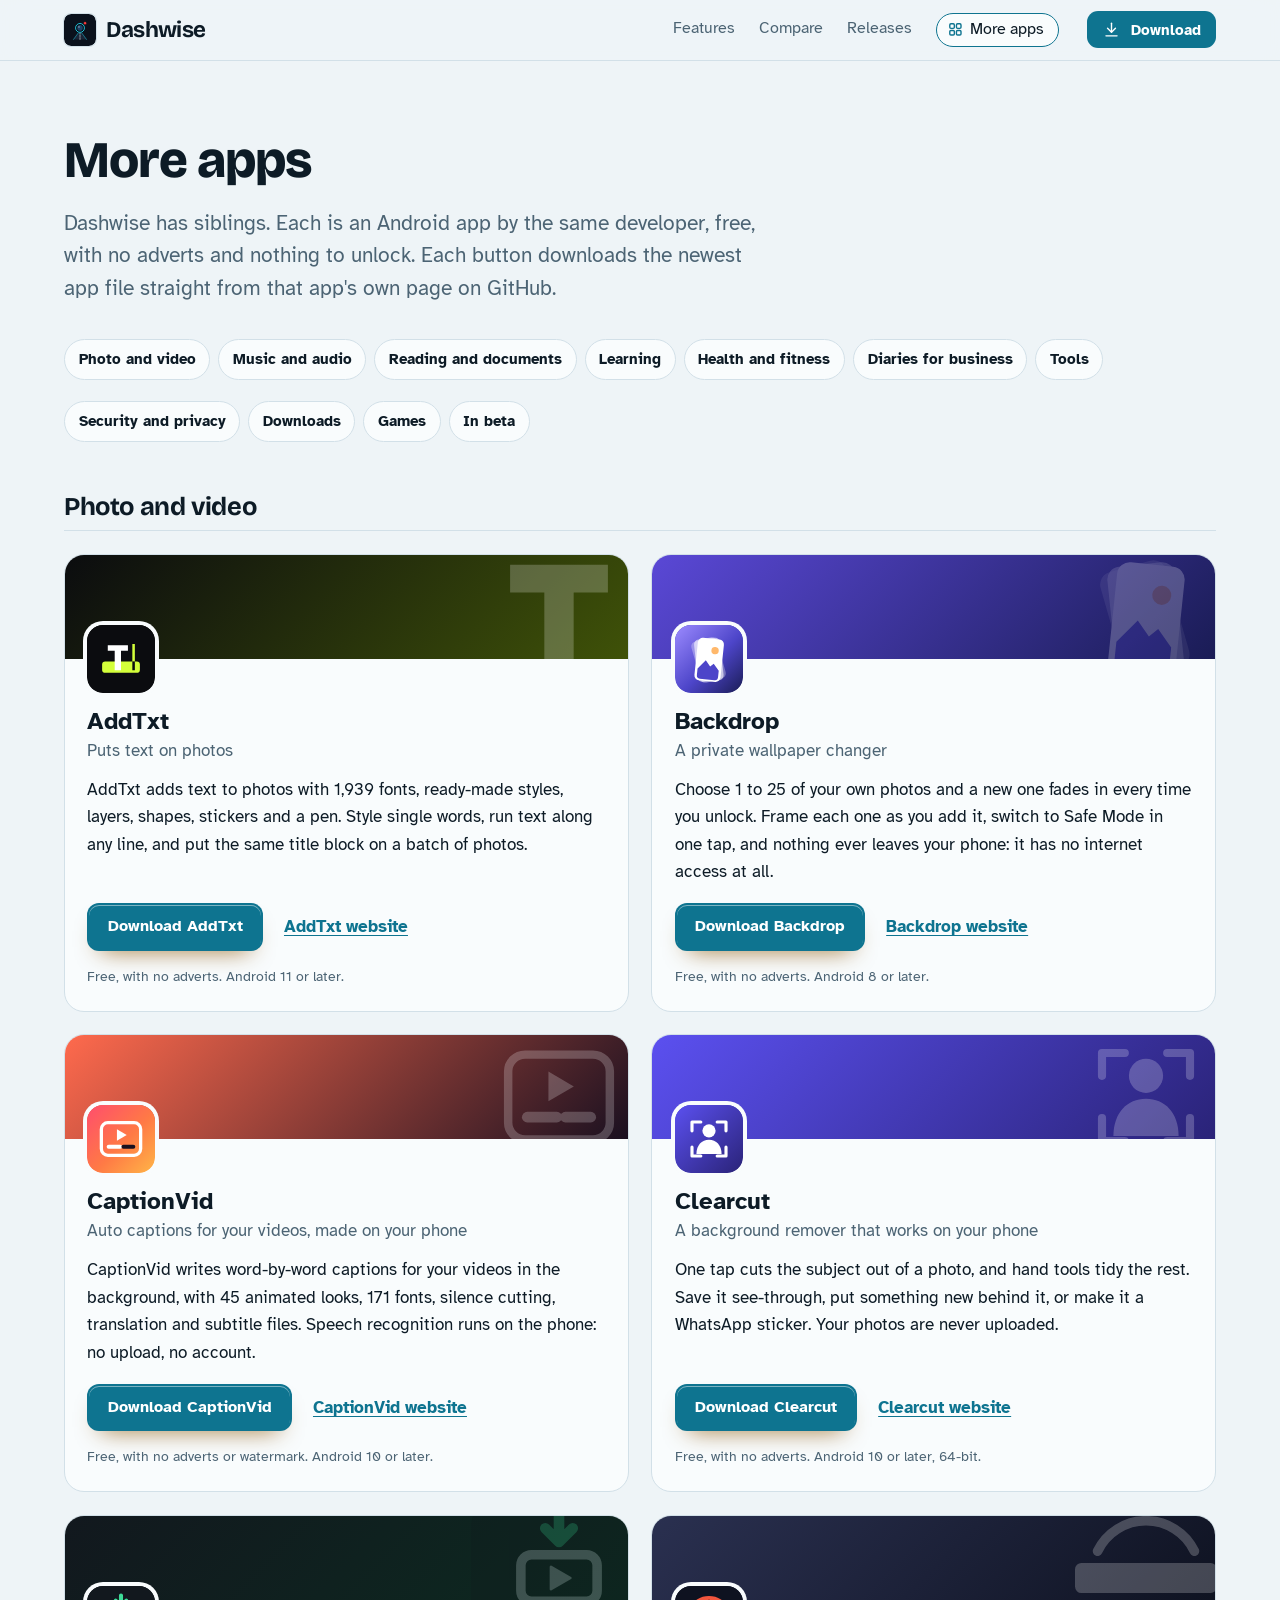
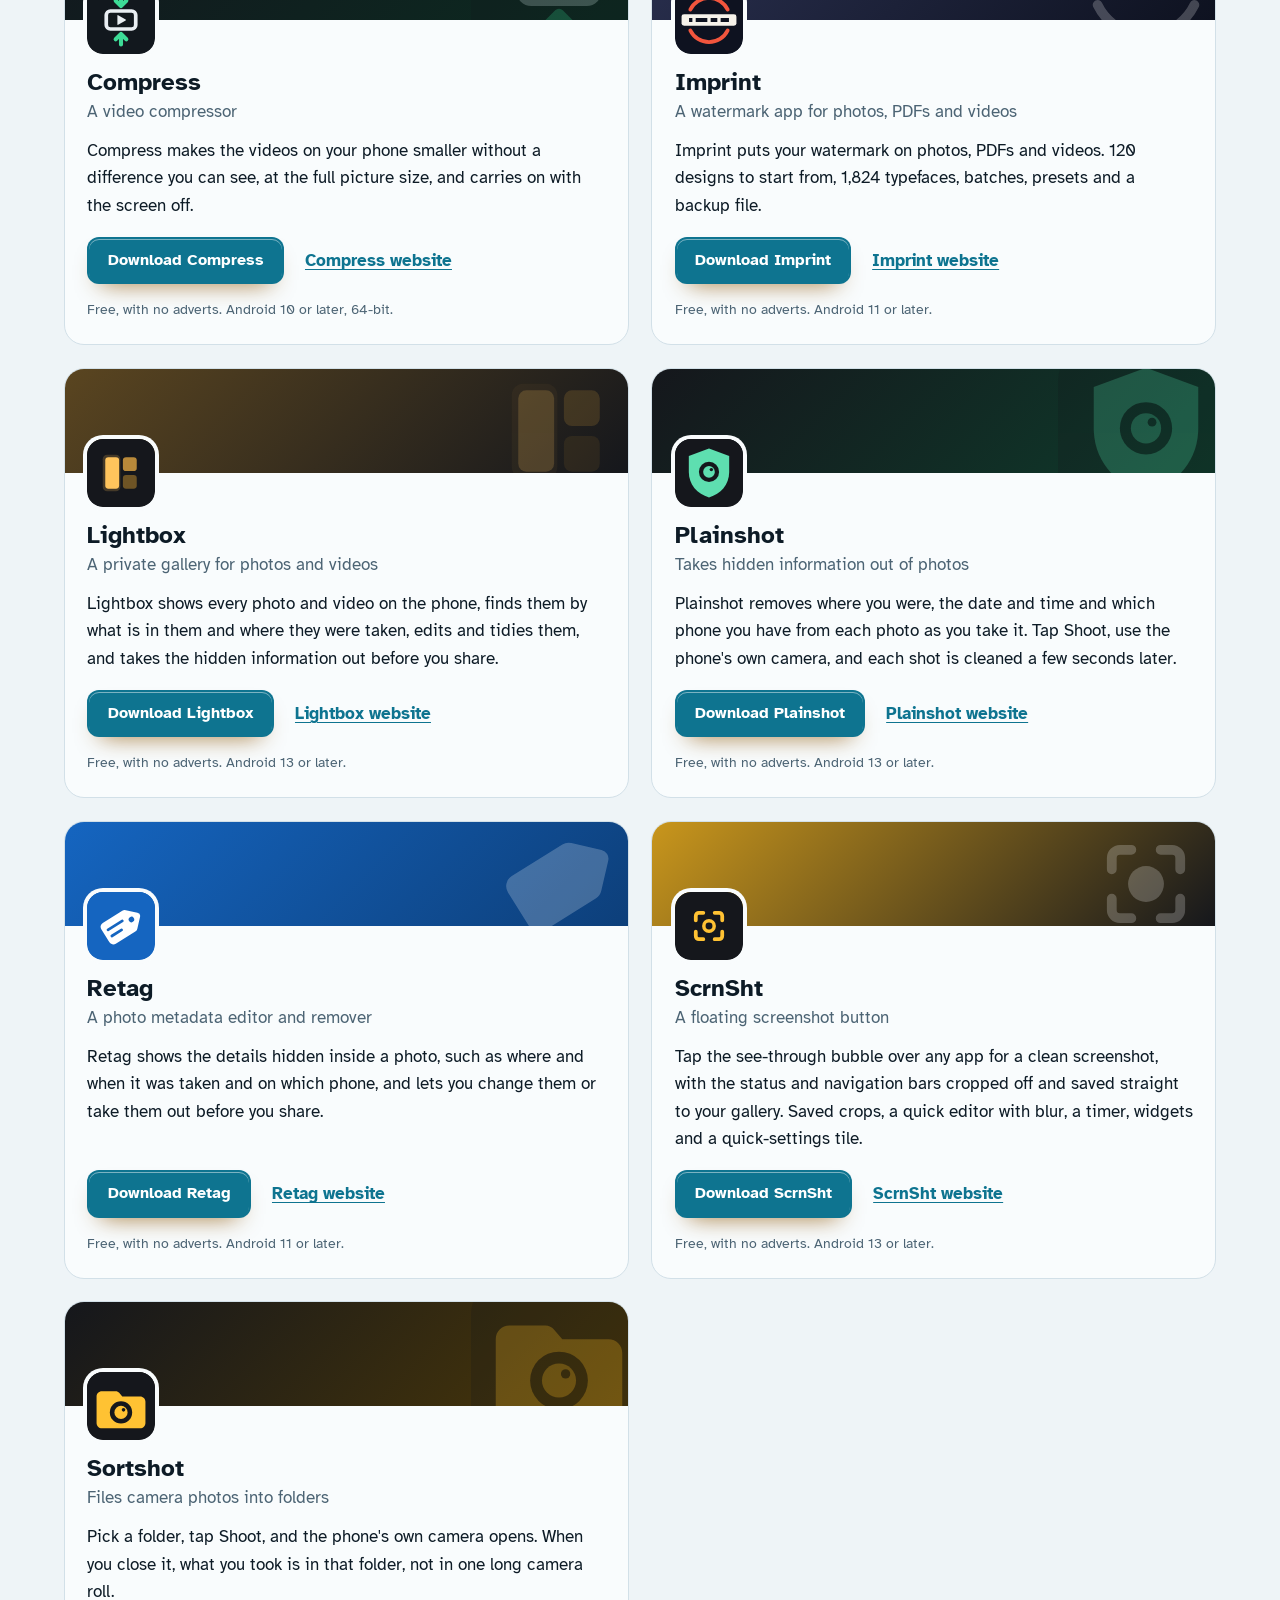
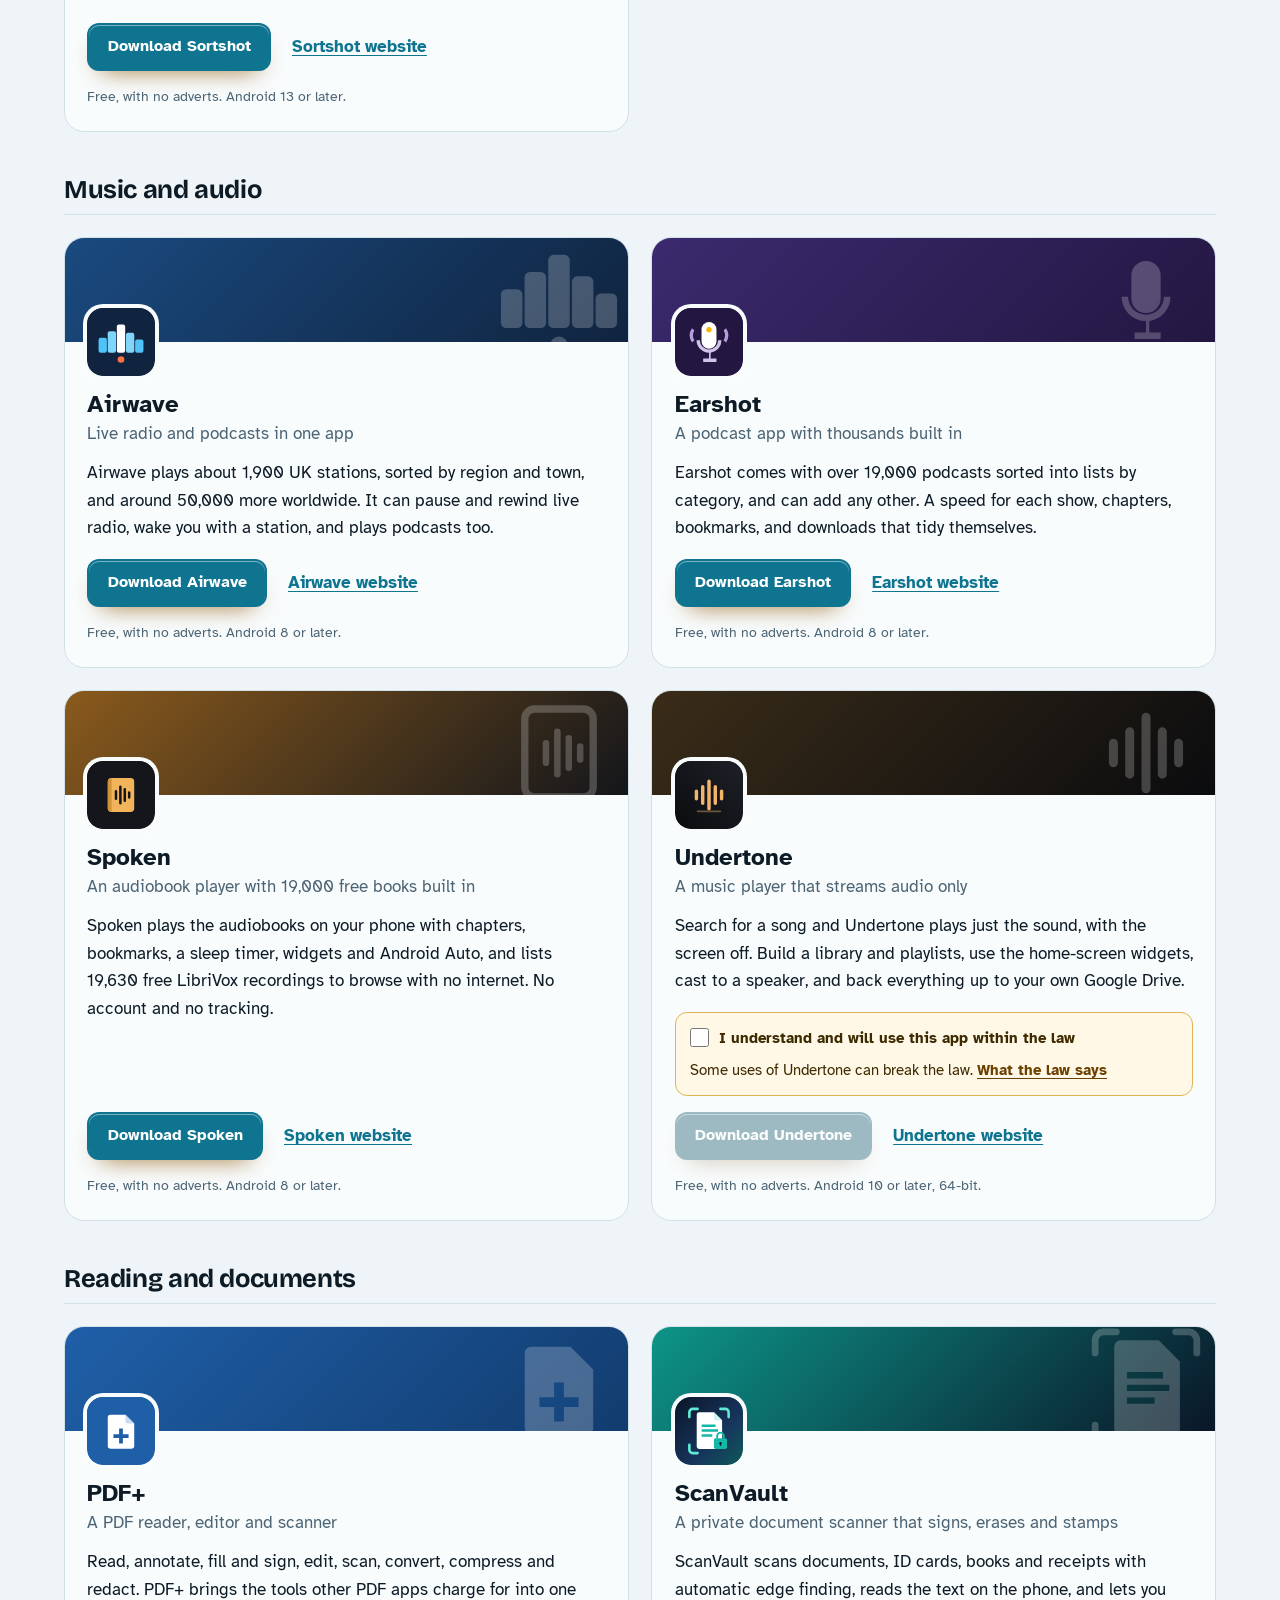
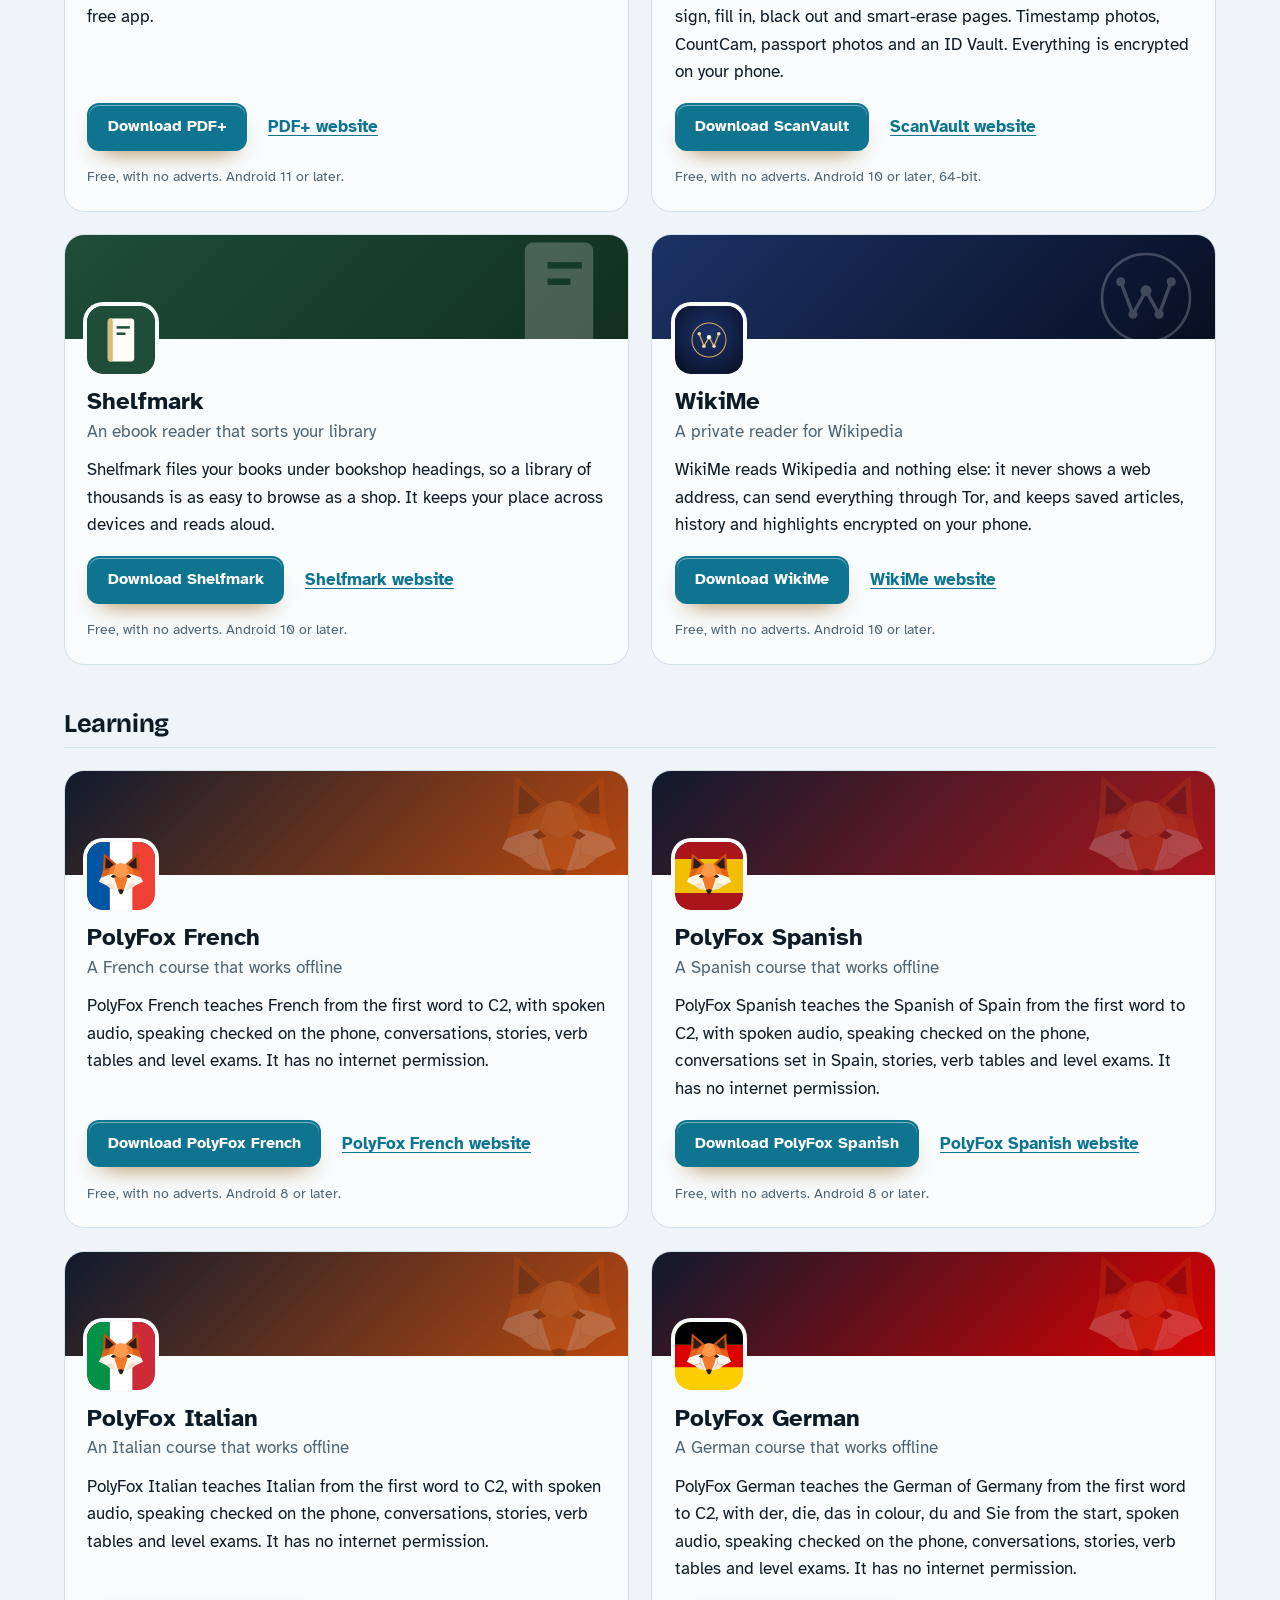
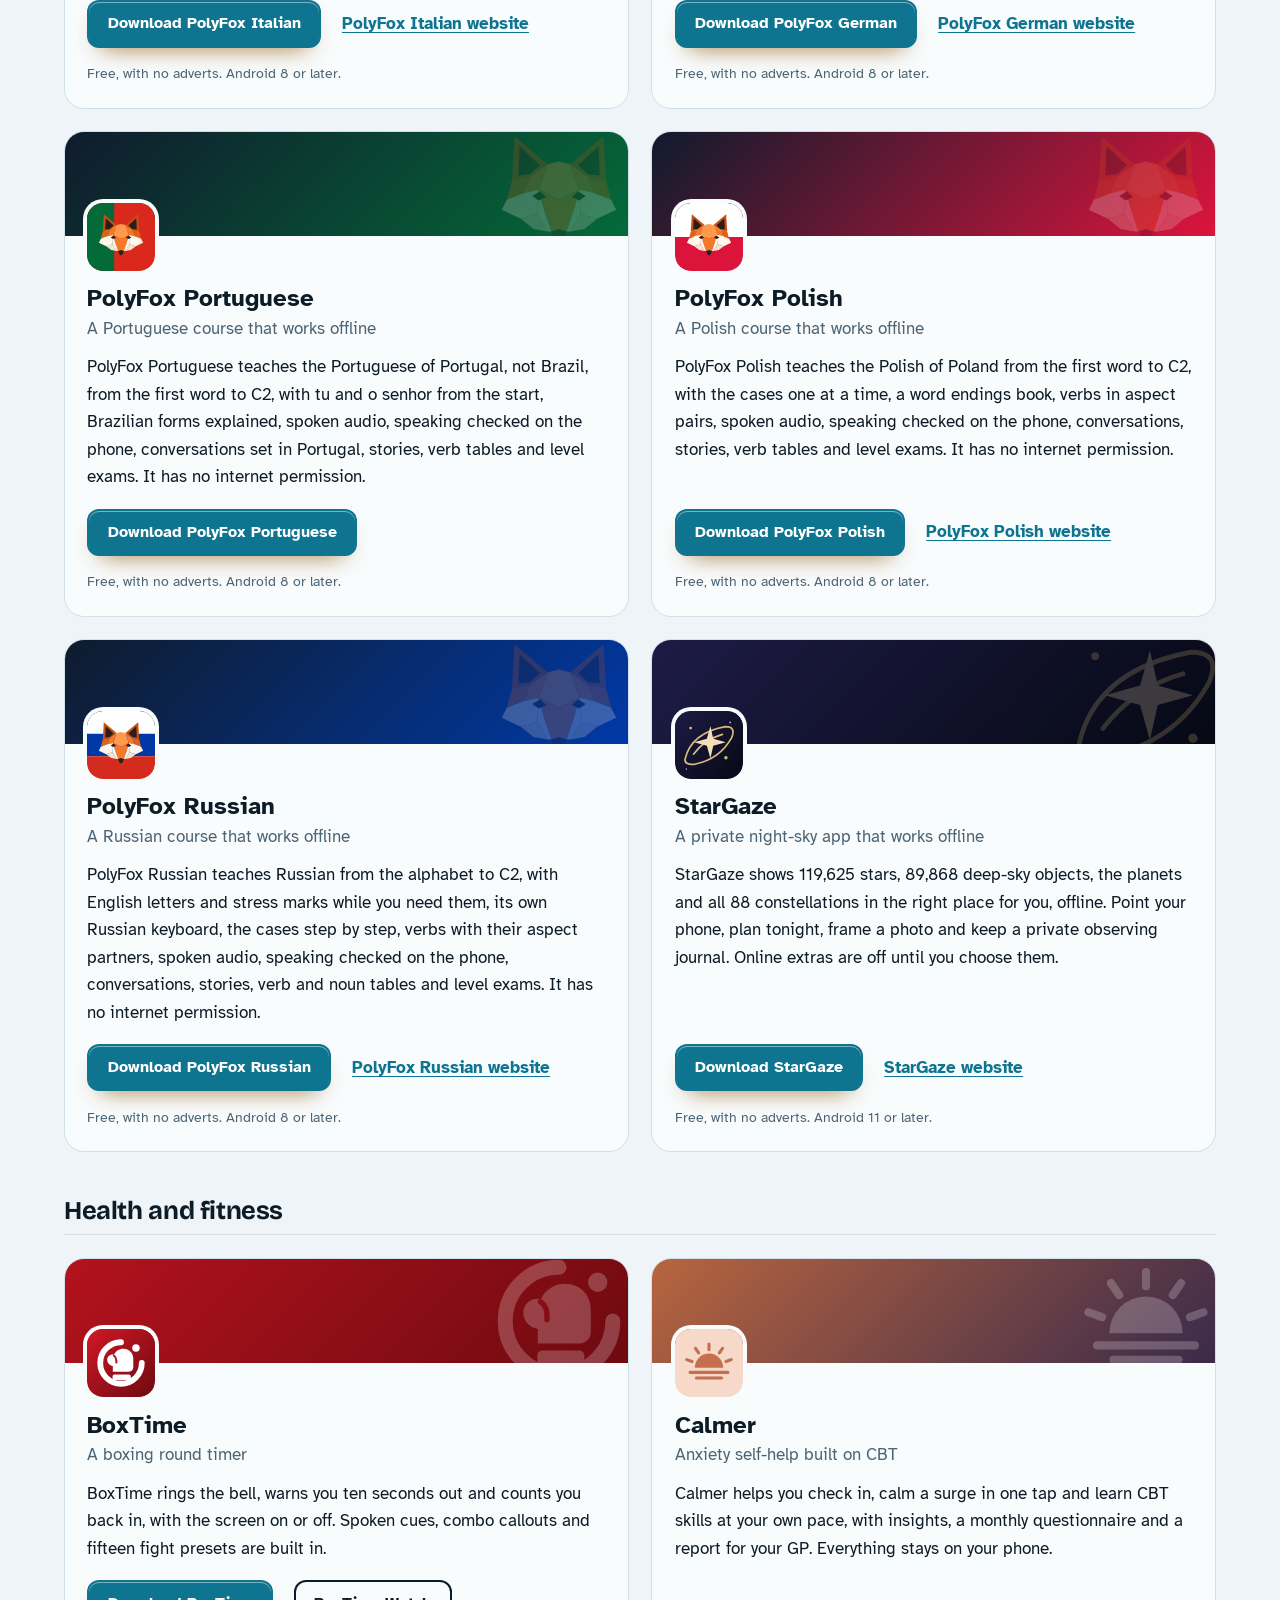
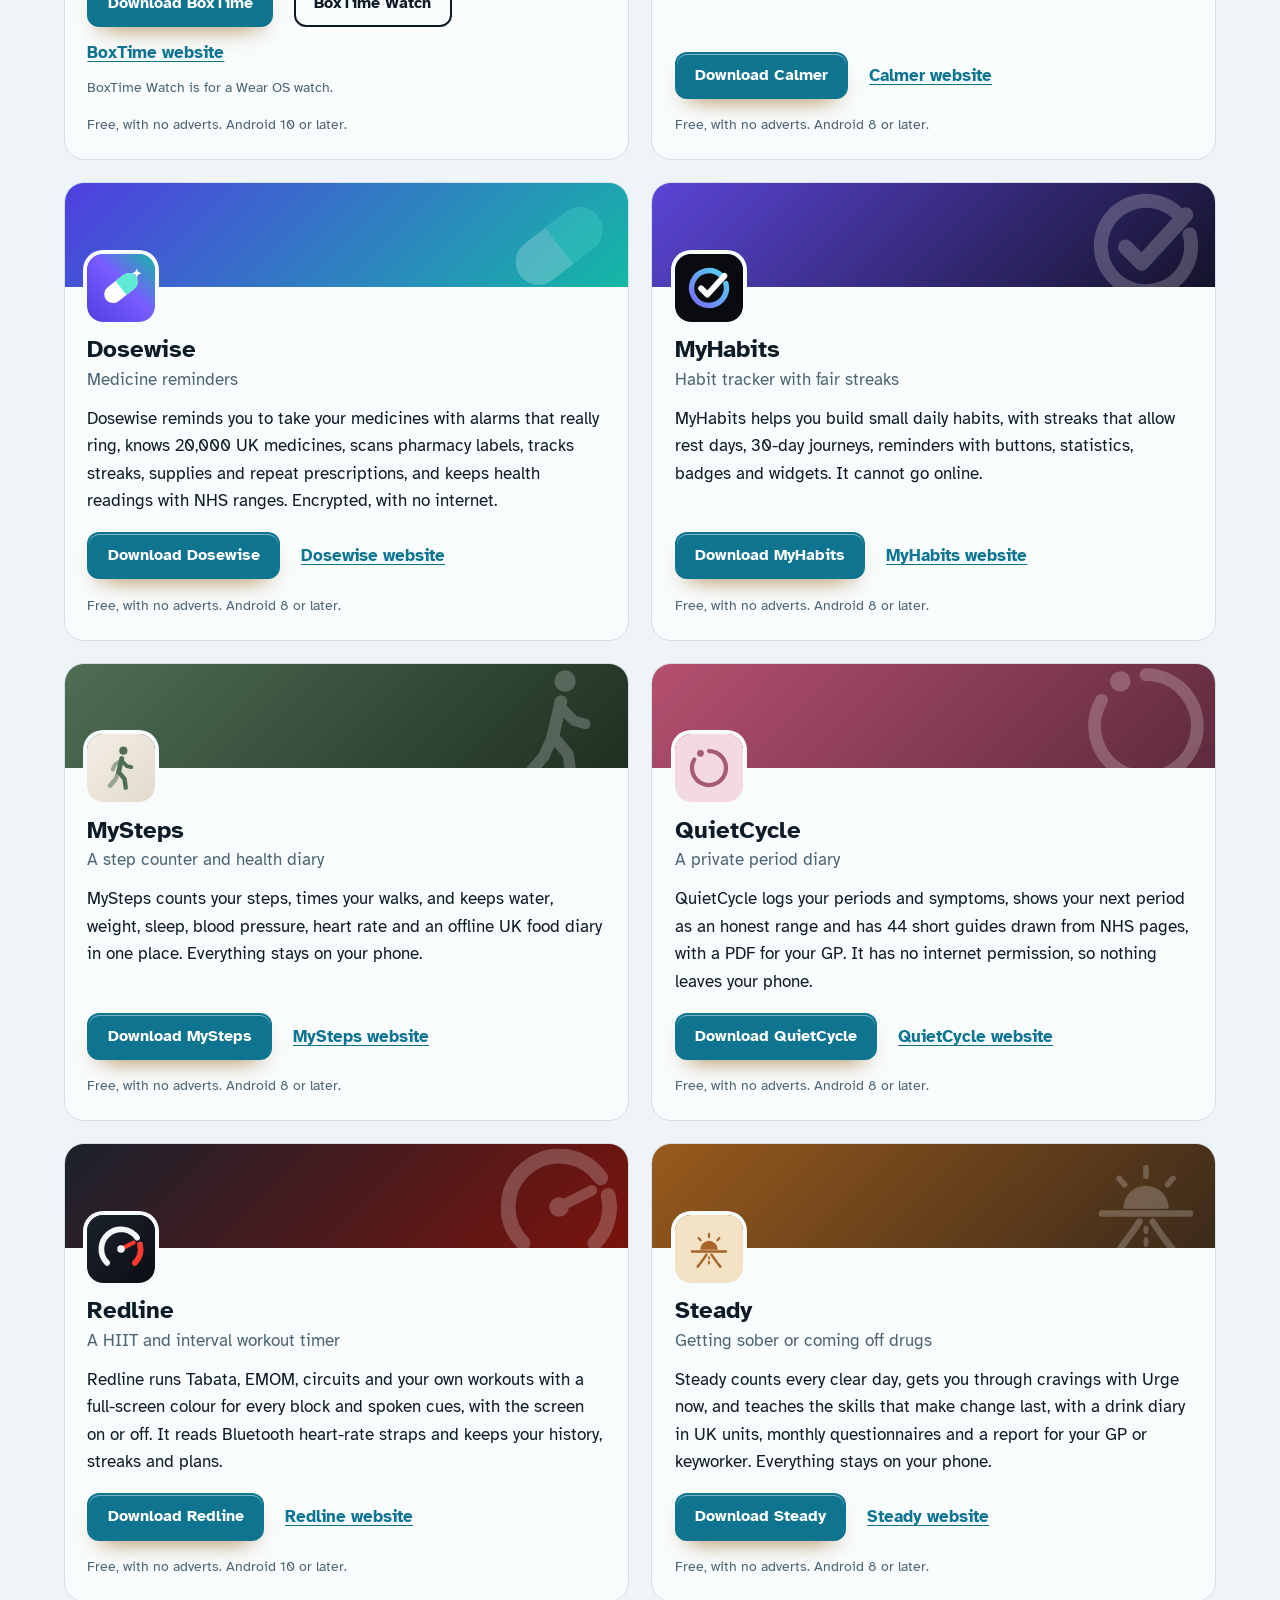
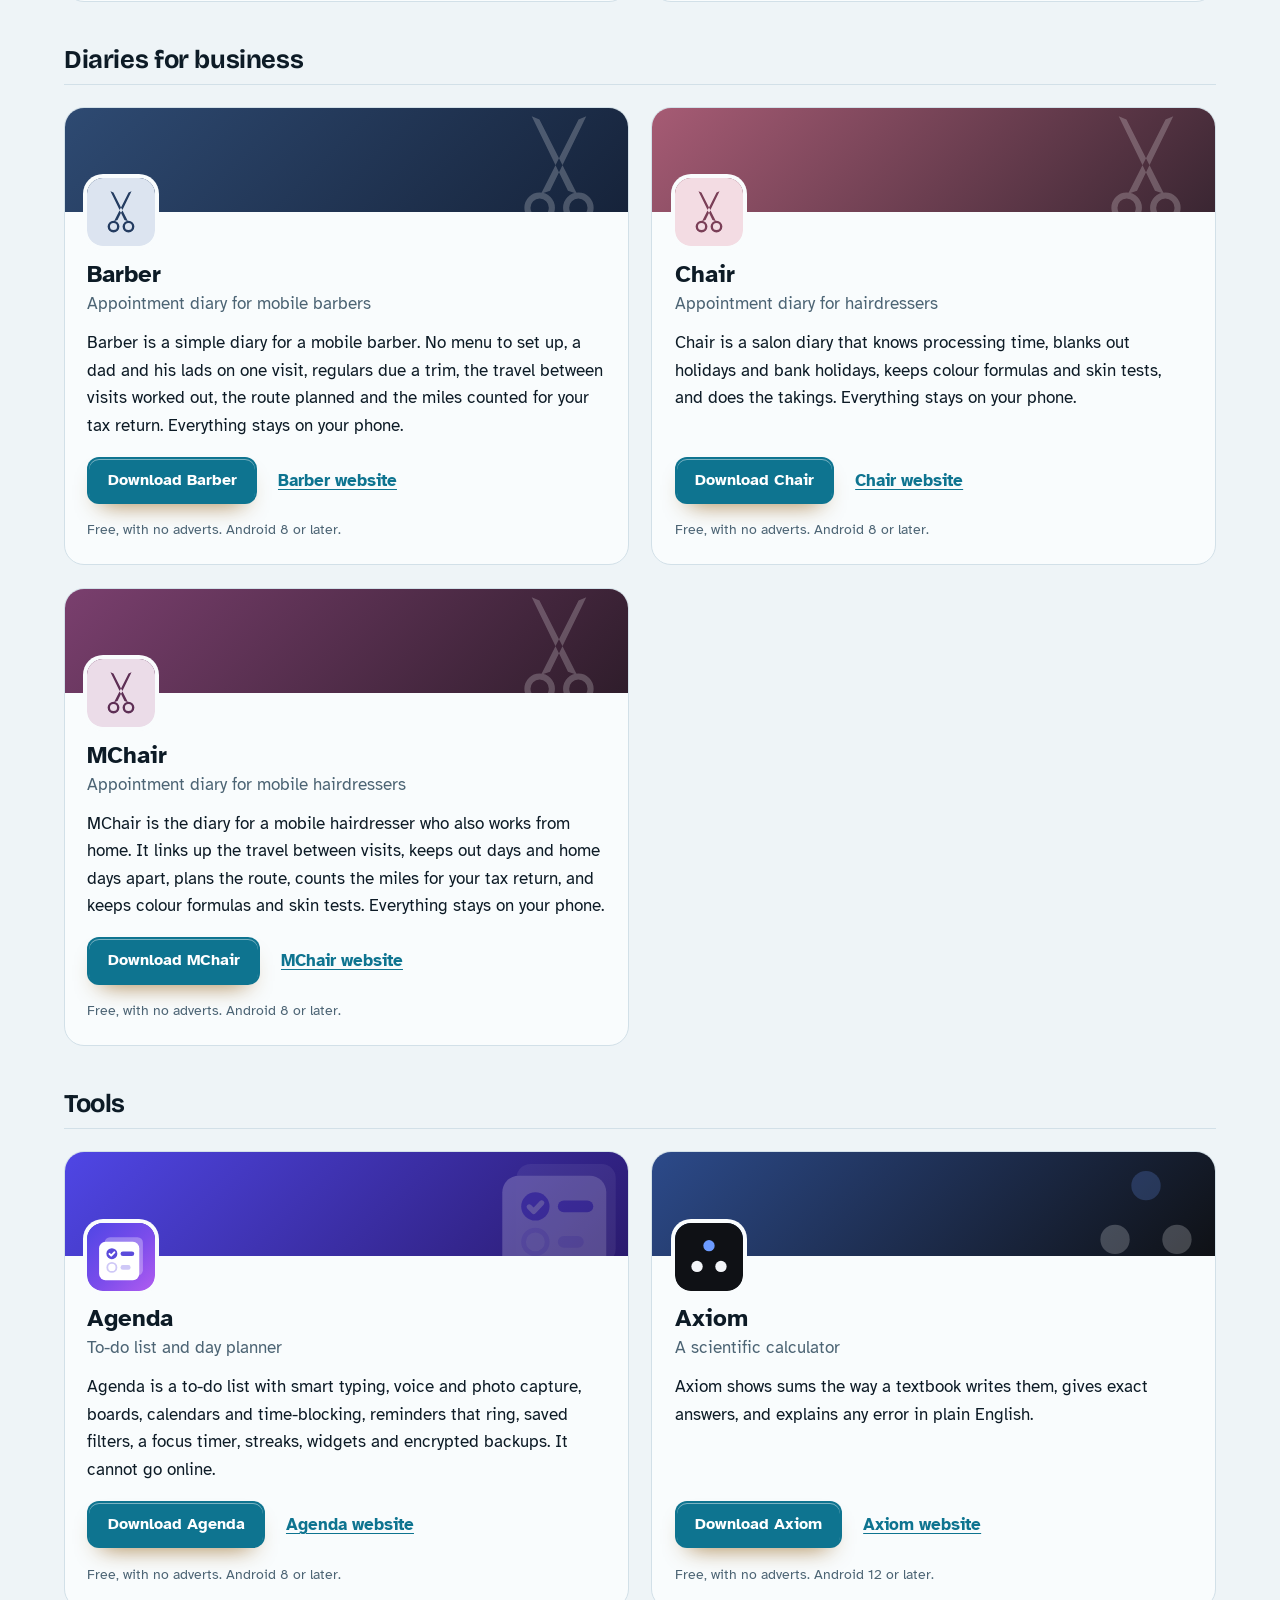
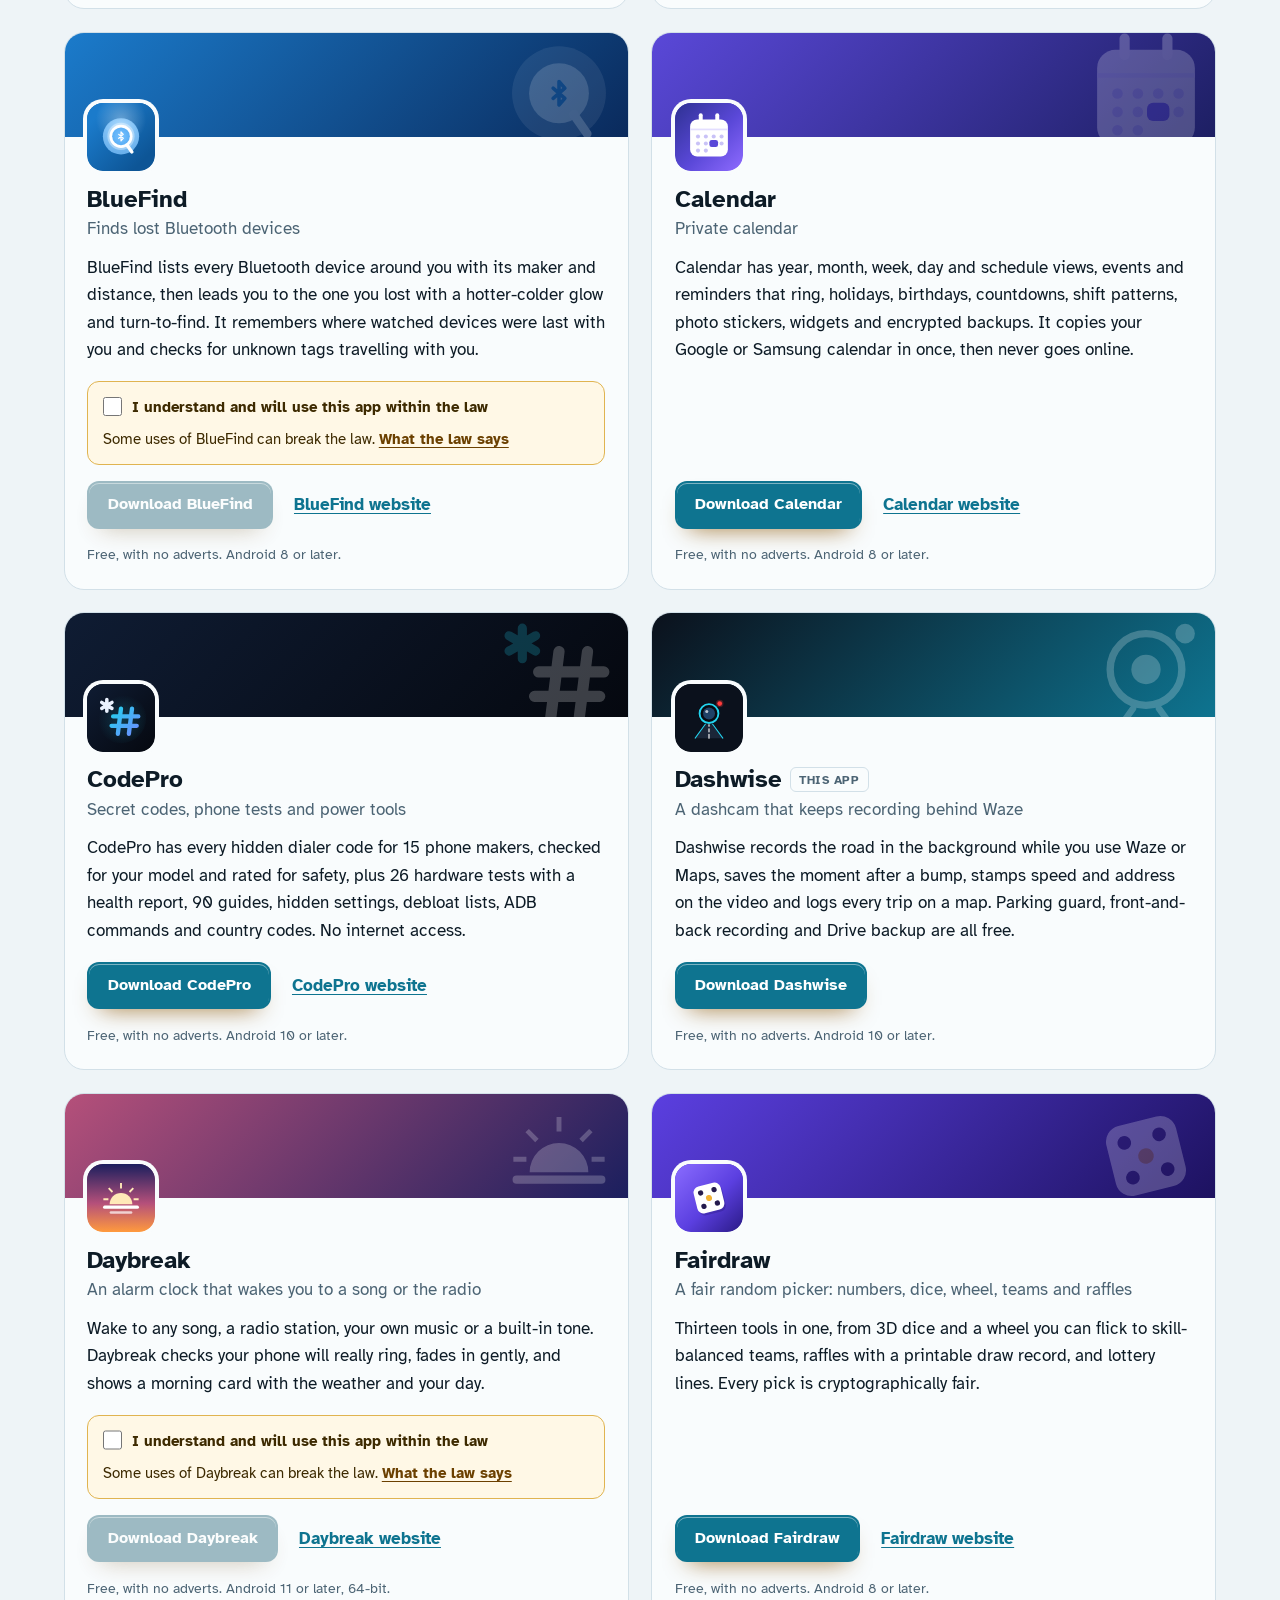
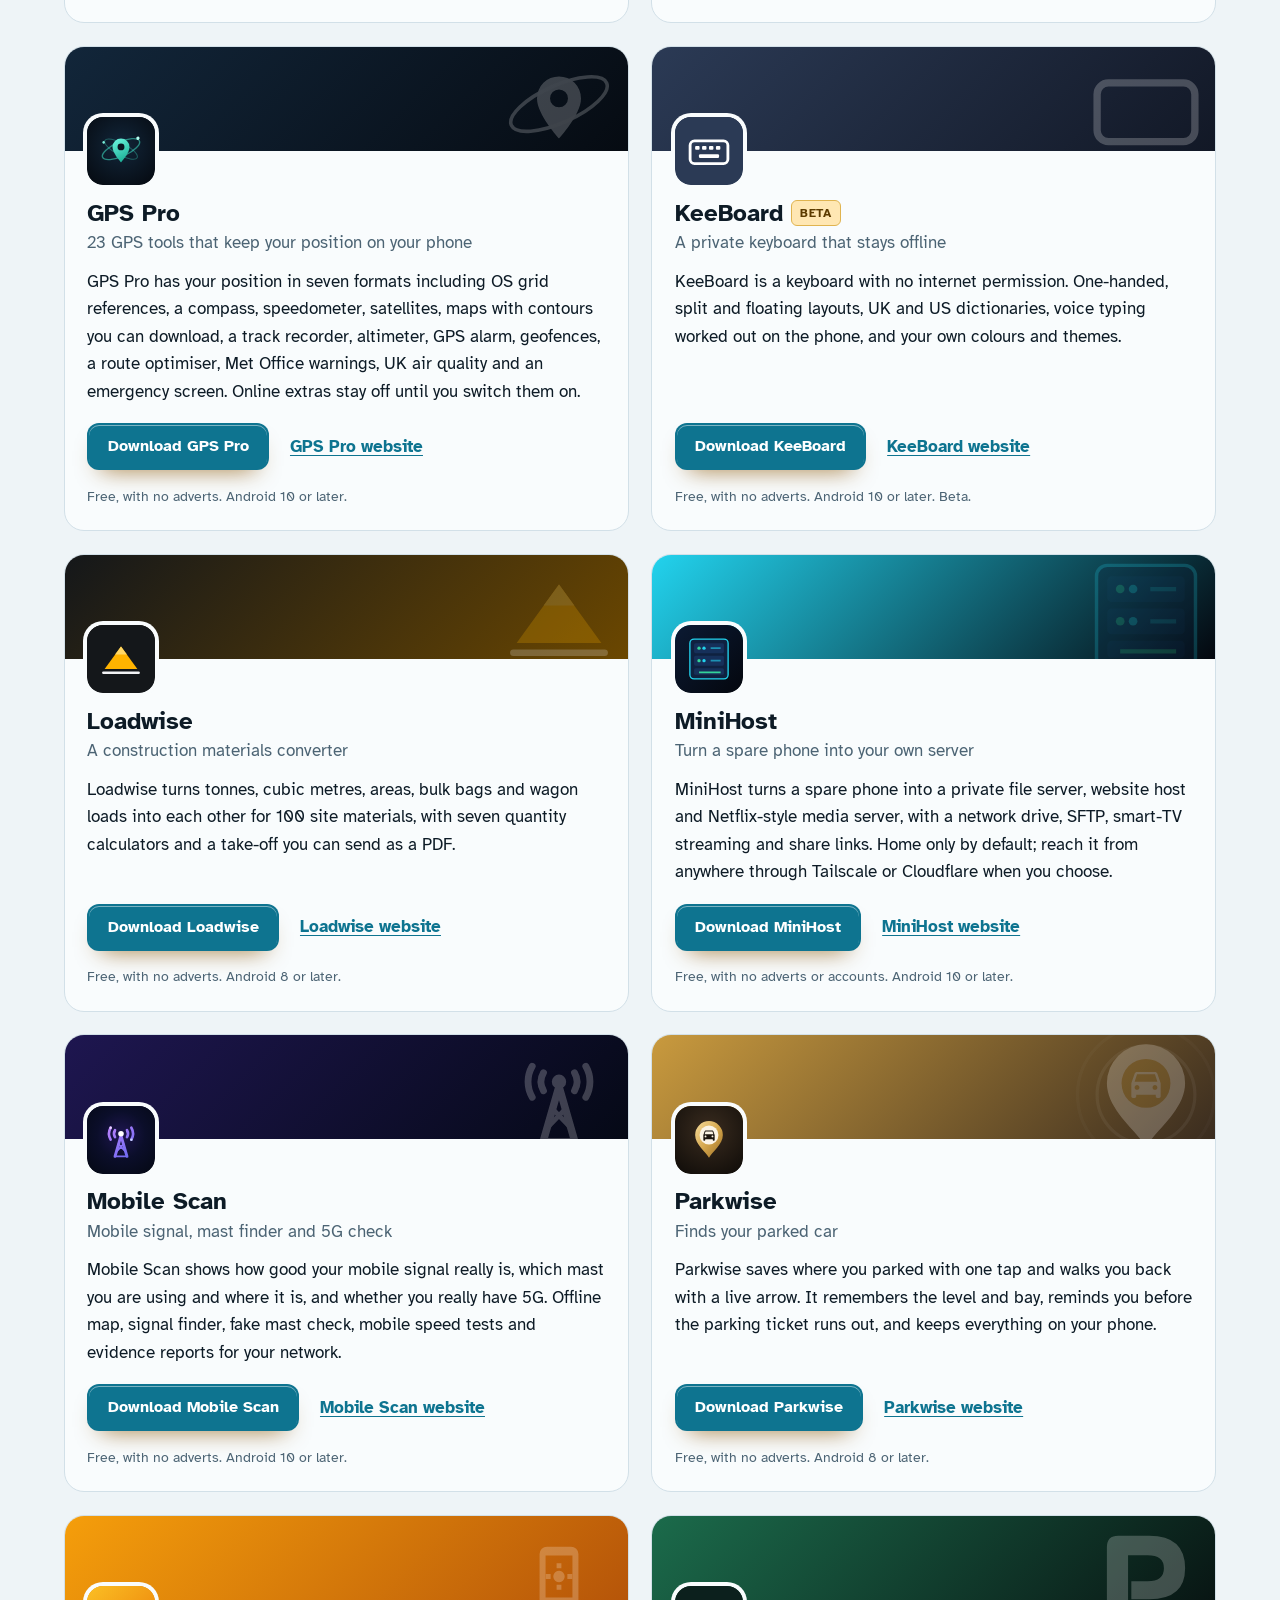
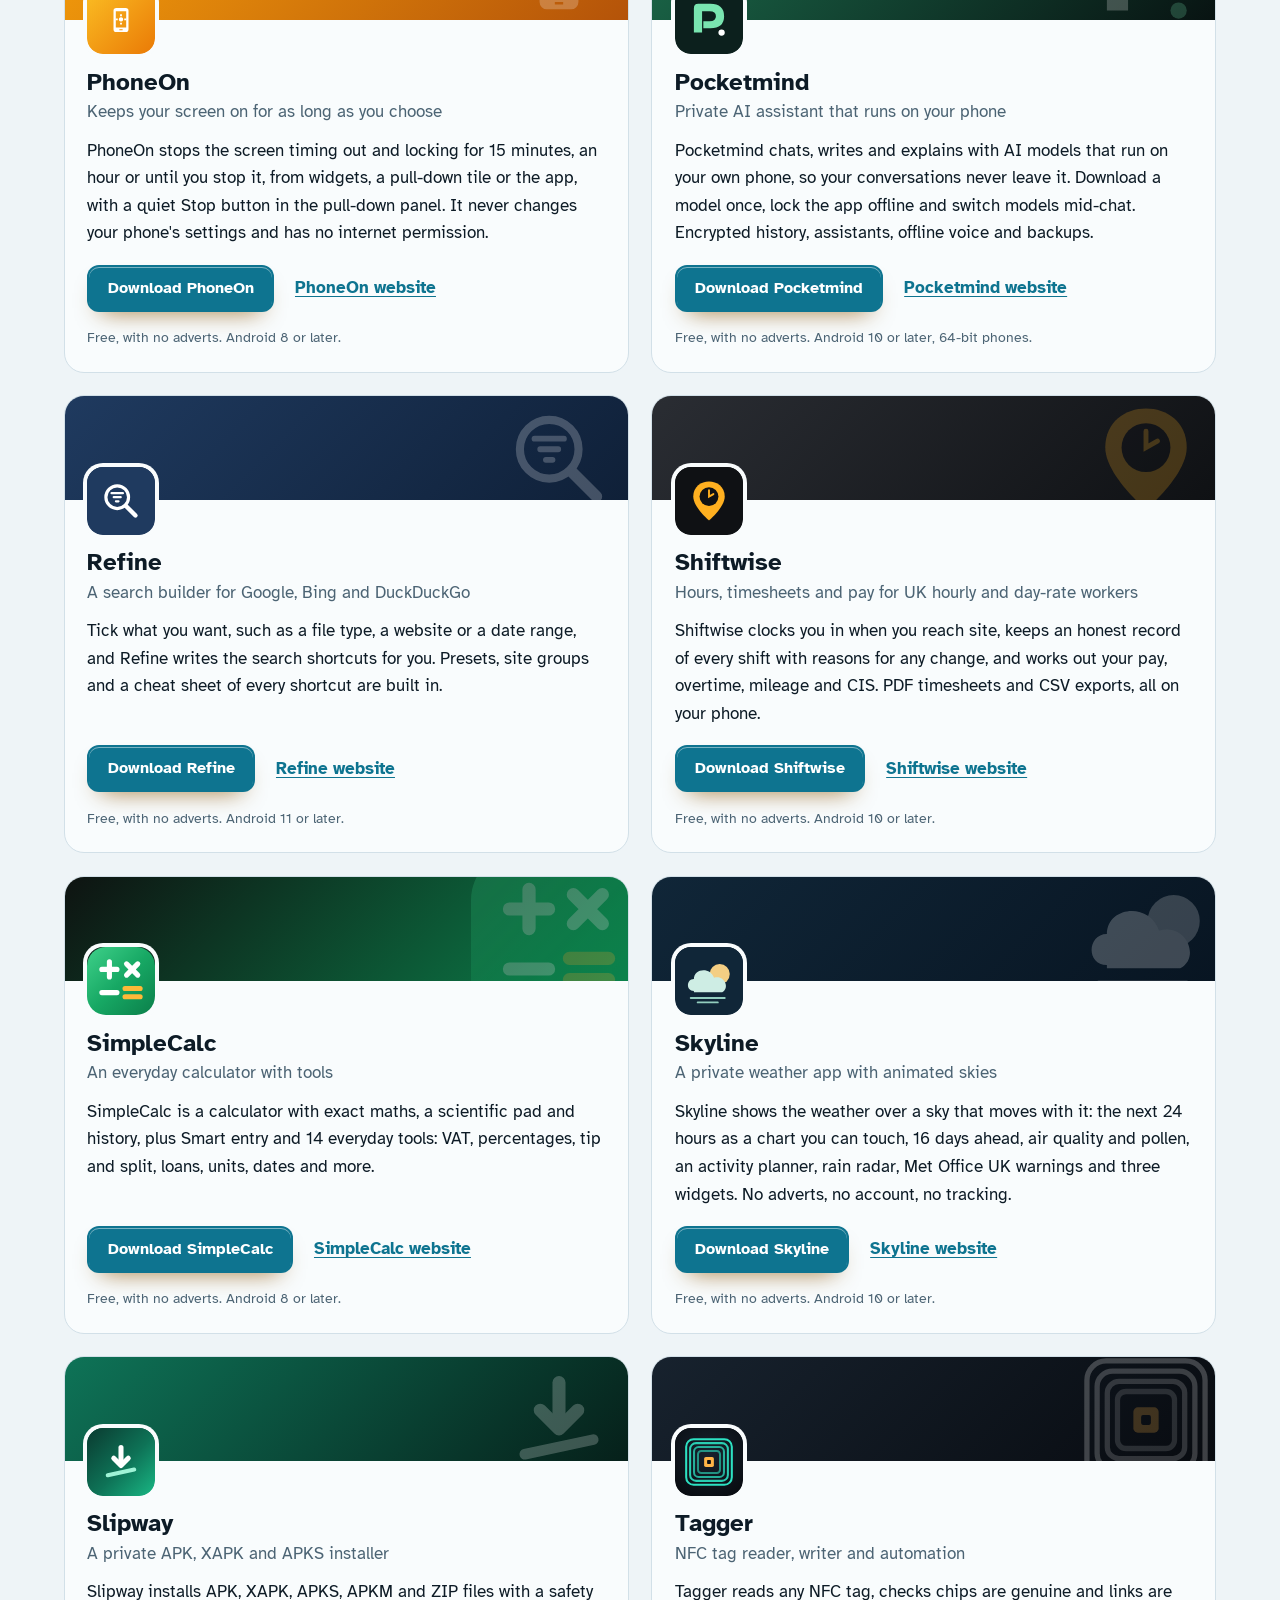
==== commit 1599fe7c: "More apps: add Slipway" ====
--- a/more-apps.html
+++ b/more-apps.html
@@ -4,7 +4,7 @@
 <meta charset="utf-8">
 <meta name="viewport" content="width=device-width, initial-scale=1">
 <title>More free Android apps from the maker of Dashwise</title>
-<meta name="description" content="All 92 free Android apps from the maker of Dashwise, in one list by category, each with its download and a link to its website.">
+<meta name="description" content="All 93 free Android apps from the maker of Dashwise, in one list by category, each with its download and a link to its website.">
 <meta name="author" content="Jonathan Jackson">
 <link rel="canonical" href="https://customgpter.github.io/dashwise/more-apps.html">
 <meta name="theme-color" content="#eef4f7" media="(prefers-color-scheme: light)">
@@ -12,7 +12,7 @@
 <meta property="og:type" content="website">
 <meta property="og:site_name" content="Dashwise">
 <meta property="og:title" content="More free Android apps from the maker of Dashwise">
-<meta property="og:description" content="All 92 free Android apps from the maker of Dashwise, in one list by category, each with its download and a link to its website.">
+<meta property="og:description" content="All 93 free Android apps from the maker of Dashwise, in one list by category, each with its download and a link to its website.">
 <meta property="og:url" content="https://customgpter.github.io/dashwise/more-apps.html">
 <meta property="og:image" content="https://customgpter.github.io/dashwise/assets/og.png">
 <meta property="og:image:width" content="1200">
@@ -26,7 +26,7 @@
 <link rel="preload" href="./assets/fonts/atkinson-hyperlegible-latin-400-normal.woff2" as="font" type="font/woff2" crossorigin>
 <link rel="stylesheet" href="./assets/site.css?v=1">
 <link rel="stylesheet" href="./assets/house.css?v=1">
-<script type="application/ld+json">{"@context":"https://schema.org","@type":"ItemList","name":"Apps from the maker of Dashwise","url":"https://customgpter.github.io/dashwise/more-apps.html","itemListElement":[{"@type":"ListItem","position":1,"name":"AddTxt","url":"https://customgpter.github.io/addtxt/"},{"@type":"ListItem","position":2,"name":"Backdrop","url":"https://customgpter.github.io/backdrop/"},{"@type":"ListItem","position":3,"name":"CaptionVid","url":"https://customgpter.github.io/captionvid/"},{"@type":"ListItem","position":4,"name":"Clearcut","url":"https://customgpter.github.io/clearcut/"},{"@type":"ListItem","position":5,"name":"Compress","url":"https://customgpter.github.io/compress/"},{"@type":"ListItem","position":6,"name":"Imprint","url":"https://customgpter.github.io/imprint/"},{"@type":"ListItem","position":7,"name":"Lightbox","url":"https://customgpter.github.io/lightbox/"},{"@type":"ListItem","position":8,"name":"Plainshot","url":"https://customgpter.github.io/plainshot/"},{"@type":"ListItem","position":9,"name":"Retag","url":"https://customgpter.github.io/retag/"},{"@type":"ListItem","position":10,"name":"ScrnSht","url":"https://customgpter.github.io/scrnsht/"},{"@type":"ListItem","position":11,"name":"Sortshot","url":"https://customgpter.github.io/sortshot/"},{"@type":"ListItem","position":12,"name":"Airwave","url":"https://customgpter.github.io/airwave/"},{"@type":"ListItem","position":13,"name":"Earshot","url":"https://customgpter.github.io/earshot/"},{"@type":"ListItem","position":14,"name":"Spoken","url":"https://customgpter.github.io/spoken/"},{"@type":"ListItem","position":15,"name":"Undertone","url":"https://customgpter.github.io/undertone/"},{"@type":"ListItem","position":16,"name":"PDF+","url":"https://customgpter.github.io/pdfplus/"},{"@type":"ListItem","position":17,"name":"ScanVault","url":"https://customgpter.github.io/scanvault/"},{"@type":"ListItem","position":18,"name":"Shelfmark","url":"https://customgpter.github.io/shelfmark/"},{"@type":"ListItem","position":19,"name":"WikiMe","url":"https://customgpter.github.io/wikime/"},{"@type":"ListItem","position":20,"name":"PolyFox French","url":"https://customgpter.github.io/polyfox/"},{"@type":"ListItem","position":21,"name":"PolyFox German","url":"https://customgpter.github.io/polyfox-german/"},{"@type":"ListItem","position":22,"name":"PolyFox Polish","url":"https://customgpter.github.io/polyfox-polish/"},{"@type":"ListItem","position":23,"name":"PolyFox Russian","url":"https://customgpter.github.io/polyfox-russian/"},{"@type":"ListItem","position":24,"name":"StarGaze","url":"https://customgpter.github.io/stargaze/"},{"@type":"ListItem","position":25,"name":"BoxTime","url":"https://customgpter.github.io/boxtime/"},{"@type":"ListItem","position":26,"name":"Calmer","url":"https://customgpter.github.io/calmer/"},{"@type":"ListItem","position":27,"name":"Dosewise","url":"https://customgpter.github.io/dosewise/"},{"@type":"ListItem","position":28,"name":"MyHabits","url":"https://customgpter.github.io/myhabits/"},{"@type":"ListItem","position":29,"name":"MySteps","url":"https://customgpter.github.io/mysteps/"},{"@type":"ListItem","position":30,"name":"QuietCycle","url":"https://customgpter.github.io/quietcycle/"},{"@type":"ListItem","position":31,"name":"Redline","url":"https://customgpter.github.io/redline/"},{"@type":"ListItem","position":32,"name":"Steady","url":"https://customgpter.github.io/steady/"},{"@type":"ListItem","position":33,"name":"Barber","url":"https://customgpter.github.io/barber/"},{"@type":"ListItem","position":34,"name":"Chair","url":"https://customgpter.github.io/chair/"},{"@type":"ListItem","position":35,"name":"MChair","url":"https://customgpter.github.io/mchair/"},{"@type":"ListItem","position":36,"name":"Agenda","url":"https://customgpter.github.io/agenda/"},{"@type":"ListItem","position":37,"name":"Axiom","url":"https://customgpter.github.io/axiom/"},{"@type":"ListItem","position":38,"name":"BlueFind","url":"https://customgpter.github.io/bluefind/"},{"@type":"ListItem","position":39,"name":"Calendar","url":"https://customgpter.github.io/calendar/"},{"@type":"ListItem","position":40,"name":"CodePro","url":"https://customgpter.github.io/codepro/"},{"@type":"ListItem","position":41,"name":"Dashwise","url":"https://customgpter.github.io/dashwise/"},{"@type":"ListItem","position":42,"name":"Daybreak","url":"https://customgpter.github.io/daybreak/"},{"@type":"ListItem","position":43,"name":"Fairdraw","url":"https://customgpter.github.io/fairdraw/"},{"@type":"ListItem","position":44,"name":"GPS Pro","url":"https://customgpter.github.io/gpspro/"},{"@type":"ListItem","position":45,"name":"KeeBoard","url":"https://customgpter.github.io/keeboard/"},{"@type":"ListItem","position":46,"name":"Loadwise","url":"https://customgpter.github.io/loadwise/"},{"@type":"ListItem","position":47,"name":"MiniHost","url":"https://customgpter.github.io/minihost/"},{"@type":"ListItem","position":48,"name":"Mobile Scan","url":"https://customgpter.github.io/mobilescan/"},{"@type":"ListItem","position":49,"name":"Parkwise","url":"https://customgpter.github.io/parkwise/"},{"@type":"ListItem","position":50,"name":"Pocketmind","url":"https://customgpter.github.io/pocketmind/"},{"@type":"ListItem","position":51,"name":"Refine","url":"https://customgpter.github.io/refine/"},{"@type":"ListItem","position":52,"name":"Shiftwise","url":"https://customgpter.github.io/shiftwise/"},{"@type":"ListItem","position":53,"name":"SimpleCalc","url":"https://customgpter.github.io/simplecalc/"},{"@type":"ListItem","position":54,"name":"Skyline","url":"https://customgpter.github.io/skyline/"},{"@type":"ListItem","position":55,"name":"Tagger","url":"https://customgpter.github.io/tagger/"},{"@type":"ListItem","position":56,"name":"TotalClean","url":"https://customgpter.github.io/totalclean/"},{"@type":"ListItem","position":57,"name":"TVLink","url":"https://customgpter.github.io/tvlink/"},{"@type":"ListItem","position":58,"name":"Unbox","url":"https://customgpter.github.io/unbox/"},{"@type":"ListItem","position":59,"name":"WhatsKeep","url":"https://customgpter.github.io/whatskeep/"},{"@type":"ListItem","position":60,"name":"WiFi Scan","url":"https://customgpter.github.io/wifiscan/"},{"@type":"ListItem","position":61,"name":"Auditly","url":"https://customgpter.github.io/auditly/"},{"@type":"ListItem","position":62,"name":"Backchannel","url":"https://customgpter.github.io/backchannel/"},{"@type":"ListItem","position":63,"name":"ENotes","url":"https://customgpter.github.io/enotes/"},{"@type":"ListItem","position":64,"name":"FindMe","url":"https://customgpter.github.io/findme/"},{"@type":"ListItem","position":65,"name":"iLock","url":"https://customgpter.github.io/ilock/"},{"@type":"ListItem","position":66,"name":"ImSafe","url":"https://customgpter.github.io/imsafe/"},{"@type":"ListItem","position":67,"name":"IShred","url":"https://customgpter.github.io/ishred/"},{"@type":"ListItem","position":68,"name":"LockBox","url":"https://customgpter.github.io/lockbox/"},{"@type":"ListItem","position":69,"name":"PassVault","url":"https://customgpter.github.io/passvault/"},{"@type":"ListItem","position":70,"name":"SpyFind","url":"https://customgpter.github.io/spyfind/"},{"@type":"ListItem","position":71,"name":"TextWipe","url":"https://customgpter.github.io/textwipe/"},{"@type":"ListItem","position":72,"name":"Tracewire","url":"https://customgpter.github.io/tracewire/"},{"@type":"ListItem","position":73,"name":"Vigil","url":"https://customgpter.github.io/vigil/"},{"@type":"ListItem","position":74,"name":"Grab","url":"https://customgpter.github.io/grab/"},{"@type":"ListItem","position":75,"name":"Swarm","url":"https://customgpter.github.io/swarm/"},{"@type":"ListItem","position":76,"name":"Plane Games","url":"https://customgpter.github.io/plane-games/"},{"@type":"ListItem","position":77,"name":"Ninefold","url":"https://customgpter.github.io/ninefold/"},{"@type":"ListItem","position":78,"name":"Cubewise","url":"https://customgpter.github.io/cubewise/"},{"@type":"ListItem","position":79,"name":"Tilewise","url":"https://customgpter.github.io/tilewise/"},{"@type":"ListItem","position":80,"name":"Letterwise","url":"https://customgpter.github.io/letterwise/"},{"@type":"ListItem","position":81,"name":"Kingside","url":"https://customgpter.github.io/kingside/"},{"@type":"ListItem","position":82,"name":"Deckhand","url":"https://customgpter.github.io/deckhand/"},{"@type":"ListItem","position":83,"name":"SNESForge","url":"https://customgpter.github.io/snesforge/"},{"@type":"ListItem","position":84,"name":"Fame Boy","url":"https://customgpter.github.io/fameboy/"},{"@type":"ListItem","position":85,"name":"PSPPro","url":"https://customgpter.github.io/psppro/"},{"@type":"ListItem","position":86,"name":"MegaGen","url":"https://customgpter.github.io/megagen/"},{"@type":"ListItem","position":87,"name":"QVR","url":"https://customgpter.github.io/qvr/"},{"@type":"ListItem","position":88,"name":"QVR Watch","url":"https://customgpter.github.io/qvr-watch/"},{"@type":"ListItem","position":89,"name":"QVRLite","url":"https://customgpter.github.io/qvrlite/"},{"@type":"ListItem","position":90,"name":"Onionz","url":"https://customgpter.github.io/onionz/"},{"@type":"ListItem","position":91,"name":"OnionzWeb","url":"https://customgpter.github.io/onionzweb/"}]}</script>
+<script type="application/ld+json">{"@context":"https://schema.org","@type":"ItemList","name":"Apps from the maker of Dashwise","url":"https://customgpter.github.io/dashwise/more-apps.html","itemListElement":[{"@type":"ListItem","position":1,"name":"AddTxt","url":"https://customgpter.github.io/addtxt/"},{"@type":"ListItem","position":2,"name":"Backdrop","url":"https://customgpter.github.io/backdrop/"},{"@type":"ListItem","position":3,"name":"CaptionVid","url":"https://customgpter.github.io/captionvid/"},{"@type":"ListItem","position":4,"name":"Clearcut","url":"https://customgpter.github.io/clearcut/"},{"@type":"ListItem","position":5,"name":"Compress","url":"https://customgpter.github.io/compress/"},{"@type":"ListItem","position":6,"name":"Imprint","url":"https://customgpter.github.io/imprint/"},{"@type":"ListItem","position":7,"name":"Lightbox","url":"https://customgpter.github.io/lightbox/"},{"@type":"ListItem","position":8,"name":"Plainshot","url":"https://customgpter.github.io/plainshot/"},{"@type":"ListItem","position":9,"name":"Retag","url":"https://customgpter.github.io/retag/"},{"@type":"ListItem","position":10,"name":"ScrnSht","url":"https://customgpter.github.io/scrnsht/"},{"@type":"ListItem","position":11,"name":"Sortshot","url":"https://customgpter.github.io/sortshot/"},{"@type":"ListItem","position":12,"name":"Airwave","url":"https://customgpter.github.io/airwave/"},{"@type":"ListItem","position":13,"name":"Earshot","url":"https://customgpter.github.io/earshot/"},{"@type":"ListItem","position":14,"name":"Spoken","url":"https://customgpter.github.io/spoken/"},{"@type":"ListItem","position":15,"name":"Undertone","url":"https://customgpter.github.io/undertone/"},{"@type":"ListItem","position":16,"name":"PDF+","url":"https://customgpter.github.io/pdfplus/"},{"@type":"ListItem","position":17,"name":"ScanVault","url":"https://customgpter.github.io/scanvault/"},{"@type":"ListItem","position":18,"name":"Shelfmark","url":"https://customgpter.github.io/shelfmark/"},{"@type":"ListItem","position":19,"name":"WikiMe","url":"https://customgpter.github.io/wikime/"},{"@type":"ListItem","position":20,"name":"PolyFox French","url":"https://customgpter.github.io/polyfox/"},{"@type":"ListItem","position":21,"name":"PolyFox German","url":"https://customgpter.github.io/polyfox-german/"},{"@type":"ListItem","position":22,"name":"PolyFox Polish","url":"https://customgpter.github.io/polyfox-polish/"},{"@type":"ListItem","position":23,"name":"PolyFox Russian","url":"https://customgpter.github.io/polyfox-russian/"},{"@type":"ListItem","position":24,"name":"StarGaze","url":"https://customgpter.github.io/stargaze/"},{"@type":"ListItem","position":25,"name":"BoxTime","url":"https://customgpter.github.io/boxtime/"},{"@type":"ListItem","position":26,"name":"Calmer","url":"https://customgpter.github.io/calmer/"},{"@type":"ListItem","position":27,"name":"Dosewise","url":"https://customgpter.github.io/dosewise/"},{"@type":"ListItem","position":28,"name":"MyHabits","url":"https://customgpter.github.io/myhabits/"},{"@type":"ListItem","position":29,"name":"MySteps","url":"https://customgpter.github.io/mysteps/"},{"@type":"ListItem","position":30,"name":"QuietCycle","url":"https://customgpter.github.io/quietcycle/"},{"@type":"ListItem","position":31,"name":"Redline","url":"https://customgpter.github.io/redline/"},{"@type":"ListItem","position":32,"name":"Steady","url":"https://customgpter.github.io/steady/"},{"@type":"ListItem","position":33,"name":"Barber","url":"https://customgpter.github.io/barber/"},{"@type":"ListItem","position":34,"name":"Chair","url":"https://customgpter.github.io/chair/"},{"@type":"ListItem","position":35,"name":"MChair","url":"https://customgpter.github.io/mchair/"},{"@type":"ListItem","position":36,"name":"Agenda","url":"https://customgpter.github.io/agenda/"},{"@type":"ListItem","position":37,"name":"Axiom","url":"https://customgpter.github.io/axiom/"},{"@type":"ListItem","position":38,"name":"BlueFind","url":"https://customgpter.github.io/bluefind/"},{"@type":"ListItem","position":39,"name":"Calendar","url":"https://customgpter.github.io/calendar/"},{"@type":"ListItem","position":40,"name":"CodePro","url":"https://customgpter.github.io/codepro/"},{"@type":"ListItem","position":41,"name":"Dashwise","url":"https://customgpter.github.io/dashwise/"},{"@type":"ListItem","position":42,"name":"Daybreak","url":"https://customgpter.github.io/daybreak/"},{"@type":"ListItem","position":43,"name":"Fairdraw","url":"https://customgpter.github.io/fairdraw/"},{"@type":"ListItem","position":44,"name":"GPS Pro","url":"https://customgpter.github.io/gpspro/"},{"@type":"ListItem","position":45,"name":"KeeBoard","url":"https://customgpter.github.io/keeboard/"},{"@type":"ListItem","position":46,"name":"Loadwise","url":"https://customgpter.github.io/loadwise/"},{"@type":"ListItem","position":47,"name":"MiniHost","url":"https://customgpter.github.io/minihost/"},{"@type":"ListItem","position":48,"name":"Mobile Scan","url":"https://customgpter.github.io/mobilescan/"},{"@type":"ListItem","position":49,"name":"Parkwise","url":"https://customgpter.github.io/parkwise/"},{"@type":"ListItem","position":50,"name":"Pocketmind","url":"https://customgpter.github.io/pocketmind/"},{"@type":"ListItem","position":51,"name":"Refine","url":"https://customgpter.github.io/refine/"},{"@type":"ListItem","position":52,"name":"Shiftwise","url":"https://customgpter.github.io/shiftwise/"},{"@type":"ListItem","position":53,"name":"SimpleCalc","url":"https://customgpter.github.io/simplecalc/"},{"@type":"ListItem","position":54,"name":"Skyline","url":"https://customgpter.github.io/skyline/"},{"@type":"ListItem","position":55,"name":"Slipway","url":"https://customgpter.github.io/slipway/"},{"@type":"ListItem","position":56,"name":"Tagger","url":"https://customgpter.github.io/tagger/"},{"@type":"ListItem","position":57,"name":"TotalClean","url":"https://customgpter.github.io/totalclean/"},{"@type":"ListItem","position":58,"name":"TVLink","url":"https://customgpter.github.io/tvlink/"},{"@type":"ListItem","position":59,"name":"Unbox","url":"https://customgpter.github.io/unbox/"},{"@type":"ListItem","position":60,"name":"WhatsKeep","url":"https://customgpter.github.io/whatskeep/"},{"@type":"ListItem","position":61,"name":"WiFi Scan","url":"https://customgpter.github.io/wifiscan/"},{"@type":"ListItem","position":62,"name":"Auditly","url":"https://customgpter.github.io/auditly/"},{"@type":"ListItem","position":63,"name":"Backchannel","url":"https://customgpter.github.io/backchannel/"},{"@type":"ListItem","position":64,"name":"ENotes","url":"https://customgpter.github.io/enotes/"},{"@type":"ListItem","position":65,"name":"FindMe","url":"https://customgpter.github.io/findme/"},{"@type":"ListItem","position":66,"name":"iLock","url":"https://customgpter.github.io/ilock/"},{"@type":"ListItem","position":67,"name":"ImSafe","url":"https://customgpter.github.io/imsafe/"},{"@type":"ListItem","position":68,"name":"IShred","url":"https://customgpter.github.io/ishred/"},{"@type":"ListItem","position":69,"name":"LockBox","url":"https://customgpter.github.io/lockbox/"},{"@type":"ListItem","position":70,"name":"PassVault","url":"https://customgpter.github.io/passvault/"},{"@type":"ListItem","position":71,"name":"SpyFind","url":"https://customgpter.github.io/spyfind/"},{"@type":"ListItem","position":72,"name":"TextWipe","url":"https://customgpter.github.io/textwipe/"},{"@type":"ListItem","position":73,"name":"Tracewire","url":"https://customgpter.github.io/tracewire/"},{"@type":"ListItem","position":74,"name":"Vigil","url":"https://customgpter.github.io/vigil/"},{"@type":"ListItem","position":75,"name":"Grab","url":"https://customgpter.github.io/grab/"},{"@type":"ListItem","position":76,"name":"Swarm","url":"https://customgpter.github.io/swarm/"},{"@type":"ListItem","position":77,"name":"Plane Games","url":"https://customgpter.github.io/plane-games/"},{"@type":"ListItem","position":78,"name":"Ninefold","url":"https://customgpter.github.io/ninefold/"},{"@type":"ListItem","position":79,"name":"Cubewise","url":"https://customgpter.github.io/cubewise/"},{"@type":"ListItem","position":80,"name":"Tilewise","url":"https://customgpter.github.io/tilewise/"},{"@type":"ListItem","position":81,"name":"Letterwise","url":"https://customgpter.github.io/letterwise/"},{"@type":"ListItem","position":82,"name":"Kingside","url":"https://customgpter.github.io/kingside/"},{"@type":"ListItem","position":83,"name":"Deckhand","url":"https://customgpter.github.io/deckhand/"},{"@type":"ListItem","position":84,"name":"SNESForge","url":"https://customgpter.github.io/snesforge/"},{"@type":"ListItem","position":85,"name":"Fame Boy","url":"https://customgpter.github.io/fameboy/"},{"@type":"ListItem","position":86,"name":"PSPPro","url":"https://customgpter.github.io/psppro/"},{"@type":"ListItem","position":87,"name":"MegaGen","url":"https://customgpter.github.io/megagen/"},{"@type":"ListItem","position":88,"name":"QVR","url":"https://customgpter.github.io/qvr/"},{"@type":"ListItem","position":89,"name":"QVR Watch","url":"https://customgpter.github.io/qvr-watch/"},{"@type":"ListItem","position":90,"name":"QVRLite","url":"https://customgpter.github.io/qvrlite/"},{"@type":"ListItem","position":91,"name":"Onionz","url":"https://customgpter.github.io/onionz/"},{"@type":"ListItem","position":92,"name":"OnionzWeb","url":"https://customgpter.github.io/onionzweb/"}]}</script>
 <link rel="stylesheet" href="./assets/apps-list.css?v=1">
 <script src="./assets/apps-list.js?v=1" defer></script>
 </head>
@@ -102,7 +102,7 @@
 <li class="mapp" style="--b:#2a2d33;--b2:#0f1114"><div class="mapp-cover" aria-hidden="true"><svg viewBox="0 0 108 108"><path d="M54 85C54 85 29 64 29 47C29 15 79 15 79 47C79 64 54 85 54 85Z" fill="#FFB020"/><circle cx="54" cy="47" r="15" fill="#0F1114"/><path d="M54 37V47L61 43" stroke="#FFB020" stroke-width="3" stroke-linecap="round" fill="none"/></svg></div><div class="mapp-body"><svg class="mapp-icon" viewBox="0 0 108 108" aria-hidden="true"><rect width="108" height="108" rx="24" fill="#0F1114"/><path d="M54 85C54 85 29 64 29 47C29 15 79 15 79 47C79 64 54 85 54 85Z" fill="#FFB020"/><circle cx="54" cy="47" r="15" fill="#0F1114"/><path d="M54 37V47L61 43" stroke="#FFB020" stroke-width="3" stroke-linecap="round" fill="none"/></svg><h3>Shiftwise</h3><p class="mapp-kind">Hours, timesheets and pay for UK hourly and day-rate workers</p><p class="mapp-say">Shiftwise clocks you in when you reach site, keeps an honest record of every shift with reasons for any change, and works out your pay, overtime, mileage and CIS. PDF timesheets and CSV exports, all on your phone.</p><p class="mapp-go"><a class="button" href="https://github.com/CustomGPTer/shiftwise/releases/latest/download/Shiftwise.apk">Download Shiftwise</a><a class="mapp-site" href="https://customgpter.github.io/shiftwise/">Shiftwise website</a></p><p class="mapp-needs">Free, with no adverts. Android 10 or later.</p></div></li>
 <li class="mapp" style="--b:#0e1311;--b2:#0b7f4a"><div class="mapp-cover" aria-hidden="true"><svg viewBox="0 0 108 108"><rect width="108" height="108" rx="30" fill="url(#scgc)"/><defs><linearGradient id="scgc" x1="0" y1="0" x2="1" y2="1"><stop offset="0" stop-color="#3fd18a"/><stop offset=".5" stop-color="#17a864"/><stop offset="1" stop-color="#0b7f4a"/></linearGradient></defs><g stroke-width="8.1" stroke-linecap="round" fill="none"><path stroke="#fff" d="M23.6 35.6h24M35.6 23.6v24M62.8 26.8l17.8 17.8M62.8 44.6l17.8-17.8M23.6 72.4h24"/><path stroke="#ffb938" d="M60.4 65.9h24M60.4 78.9h24"/></g></svg></div><div class="mapp-body"><svg class="mapp-icon" viewBox="0 0 108 108" aria-hidden="true"><rect width="108" height="108" rx="30" fill="url(#i-simplecalc-scgi)"/><defs><linearGradient id="i-simplecalc-scgi" x1="0" y1="0" x2="1" y2="1"><stop offset="0" stop-color="#3fd18a"/><stop offset=".5" stop-color="#17a864"/><stop offset="1" stop-color="#0b7f4a"/></linearGradient></defs><g stroke-width="8.1" stroke-linecap="round" fill="none"><path stroke="#fff" d="M23.6 35.6h24M35.6 23.6v24M62.8 26.8l17.8 17.8M62.8 44.6l17.8-17.8M23.6 72.4h24"/><path stroke="#ffb938" d="M60.4 65.9h24M60.4 78.9h24"/></g></svg><h3>SimpleCalc</h3><p class="mapp-kind">An everyday calculator with tools</p><p class="mapp-say">SimpleCalc is a calculator with exact maths, a scientific pad and history, plus Smart entry and 14 everyday tools: VAT, percentages, tip and split, loans, units, dates and more.</p><p class="mapp-go"><a class="button" href="https://github.com/CustomGPTer/simplecalc/releases/latest/download/SimpleCalc.apk">Download SimpleCalc</a><a class="mapp-site" href="https://customgpter.github.io/simplecalc/">SimpleCalc website</a></p><p class="mapp-needs">Free, with no adverts. Android 8 or later.</p></div></li>
 <li class="mapp" style="--b:#102638;--b2:#081522"><div class="mapp-cover" aria-hidden="true"><svg viewBox="0 0 108 108"><circle cx="71" cy="43" r="16" fill="#fff" fill-opacity=".85"/><path fill="#fff" d="M30,70C17,70 18,51 30,51C30,34 56,31 62,49C78,44 88,65 75,72L30,72Z"/><path d="M25,81L79,81M36,88L68,88" fill="none" stroke="#fff" stroke-width="3" stroke-linecap="round"/></svg></div><div class="mapp-body"><svg class="mapp-icon" viewBox="0 0 108 108" aria-hidden="true"><rect width="108" height="108" rx="24" fill="#102638"/><circle cx="71" cy="43" r="16" fill="#F4CE83"/><path fill="#CEEDE4" d="M30,70C17,70 18,51 30,51C30,34 56,31 62,49C78,44 88,65 75,72L30,72Z"/><path d="M25,81L79,81M36,88L68,88" fill="none" stroke="#92CDBE" stroke-width="3" stroke-linecap="round"/></svg><h3>Skyline</h3><p class="mapp-kind">A private weather app with animated skies</p><p class="mapp-say">Skyline shows the weather over a sky that moves with it: the next 24 hours as a chart you can touch, 16 days ahead, air quality and pollen, an activity planner, rain radar, Met Office UK warnings and three widgets. No adverts, no account, no tracking.</p><p class="mapp-go"><a class="button" href="https://github.com/CustomGPTer/skyline/releases/latest/download/Skyline.apk">Download Skyline</a><a class="mapp-site" href="https://customgpter.github.io/skyline/">Skyline website</a></p><p class="mapp-needs">Free, with no adverts. Android 10 or later.</p></div></li>
-<li class="mapp is-gated" style="--b:#17222e;--b2:#080b10"><div class="mapp-cover" aria-hidden="true"><svg viewBox="0 0 108 108"><g transform="translate(54 54) scale(1.25) translate(-54 -54)"><rect x="25" y="25" width="58" height="58" rx="9.5" fill="none" stroke="#fff" stroke-opacity="1" stroke-width="2.6"/><rect x="30" y="30" width="48" height="48" rx="7.6" fill="none" stroke="#fff" stroke-opacity=".9" stroke-width="2.6"/><rect x="35" y="35" width="38" height="38" rx="5.8" fill="none" stroke="#fff" stroke-opacity=".75" stroke-width="2.6"/><rect x="40" y="40" width="28" height="28" rx="4.2" fill="none" stroke="#fff" stroke-opacity=".6" stroke-width="2.6"/><rect x="47.8" y="47.8" width="12.4" height="12.4" rx="2.2" fill="#FFB547"/><rect x="51.6" y="51.6" width="4.8" height="4.8" rx="0.9" fill="#0B0F14"/></g></svg></div><div class="mapp-body"><svg class="mapp-icon" viewBox="0 0 108 108" aria-hidden="true"><defs><radialGradient id="i-tagger-tgg" cx="54" cy="40" r="80" gradientUnits="userSpaceOnUse"><stop offset="0" stop-color="#17222E"/><stop offset="1" stop-color="#080B10"/></radialGradient></defs><rect width="108" height="108" rx="24" fill="url(#i-tagger-tgg)"/><g transform="translate(54 54) scale(1.25) translate(-54 -54)"><rect x="25" y="25" width="58" height="58" rx="9.5" fill="none" stroke="#2DE1C2" stroke-opacity="1" stroke-width="2.6"/><rect x="30" y="30" width="48" height="48" rx="7.6" fill="none" stroke="#2DE1C2" stroke-opacity=".9" stroke-width="2.6"/><rect x="35" y="35" width="38" height="38" rx="5.8" fill="none" stroke="#2DE1C2" stroke-opacity=".75" stroke-width="2.6"/><rect x="40" y="40" width="28" height="28" rx="4.2" fill="none" stroke="#2DE1C2" stroke-opacity=".6" stroke-width="2.6"/><rect x="47.8" y="47.8" width="12.4" height="12.4" rx="2.2" fill="#FFB547"/><rect x="51.6" y="51.6" width="4.8" height="4.8" rx="0.9" fill="#0B0F14"/></g></svg><h3>Tagger</h3><p class="mapp-kind">NFC tag reader, writer and automation</p><p class="mapp-say">Tagger reads any NFC tag, checks chips are genuine and links are safe, writes 16 kinds of record, protects tags with passwords or encryption, and makes tags that run tasks on your phone. Every pro tool free, everything encrypted.</p><div class="mapp-law" data-gate><label><input type="checkbox"> I understand and will use this app within the law</label><p>Some uses of Tagger can break the law. <a href="https://customgpter.github.io/tagger/terms.html#law">What the law says</a></p><noscript><p>Turn on JavaScript to download, or use the <a href="https://customgpter.github.io/tagger/">Tagger website</a>.</p></noscript></div><p class="mapp-go"><a class="button" data-href="https://github.com/CustomGPTer/tagger/releases/latest/download/Tagger.apk" aria-disabled="true" role="link" tabindex="-1">Download Tagger</a><a class="mapp-site" href="https://customgpter.github.io/tagger/">Tagger website</a></p><p class="mapp-needs">Free, with no adverts. Android 10 or later, with NFC.</p></div></li>
+<li class="mapp is-gated" style="--b:#0e7357;--b2:#06201a"><div class="mapp-cover" aria-hidden="true"><svg viewBox="0 0 108 108"><path d="M33 75L75 66" stroke="#fff" stroke-width="6.5" stroke-linecap="round" fill="none"/><path d="M54 31L54 58" stroke="#fff" stroke-width="8" stroke-linecap="round" fill="none"/><path d="M42.5 48L54 59.5L65.5 48" stroke="#fff" stroke-width="8" stroke-linecap="round" stroke-linejoin="round" fill="none"/></svg></div><div class="mapp-body"><svg class="mapp-icon" viewBox="0 0 108 108" aria-hidden="true"><defs><linearGradient id="i-slipway-swbg" x1="0" y1="0" x2="1" y2="1"><stop offset="0" stop-color="#0a3a30"/><stop offset=".55" stop-color="#0e7357"/><stop offset="1" stop-color="#19b784"/></linearGradient></defs><rect width="108" height="108" rx="24" fill="url(#i-slipway-swbg)"/><path d="M33 75L75 66" stroke="#9ff3d6" stroke-width="6.5" stroke-linecap="round" fill="none"/><path d="M54 31L54 58" stroke="#fff" stroke-width="8" stroke-linecap="round" fill="none"/><path d="M42.5 48L54 59.5L65.5 48" stroke="#fff" stroke-width="8" stroke-linecap="round" stroke-linejoin="round" fill="none"/></svg><h3>Slipway</h3><p class="mapp-kind">A private APK, XAPK and APKS installer</p><p class="mapp-say">Slipway installs APK, XAPK, APKS, APKM and ZIP files with a safety report first: a red, amber or green verdict, permissions in plain English, signature and tracker checks. Revision-aware library, install queue and history. It has no internet access.</p><div class="mapp-law" data-gate><label><input type="checkbox"> I understand and will use this app within the law</label><p>Installing copies of apps you have no right to use can break copyright law. <a href="https://customgpter.github.io/slipway/terms.html#law">What the law says</a></p><noscript><p>Turn on JavaScript to download, or use the <a href="https://customgpter.github.io/slipway/">Slipway website</a>.</p></noscript></div><p class="mapp-go"><a class="button" data-href="https://github.com/CustomGPTer/slipway/releases/latest/download/Slipway.apk" aria-disabled="true" role="link" tabindex="-1">Download Slipway</a><a class="mapp-site" href="https://customgpter.github.io/slipway/">Slipway website</a></p><p class="mapp-needs">Free, with no adverts. Android 10 or later.</p></div></li><li class="mapp is-gated" style="--b:#17222e;--b2:#080b10"><div class="mapp-cover" aria-hidden="true"><svg viewBox="0 0 108 108"><g transform="translate(54 54) scale(1.25) translate(-54 -54)"><rect x="25" y="25" width="58" height="58" rx="9.5" fill="none" stroke="#fff" stroke-opacity="1" stroke-width="2.6"/><rect x="30" y="30" width="48" height="48" rx="7.6" fill="none" stroke="#fff" stroke-opacity=".9" stroke-width="2.6"/><rect x="35" y="35" width="38" height="38" rx="5.8" fill="none" stroke="#fff" stroke-opacity=".75" stroke-width="2.6"/><rect x="40" y="40" width="28" height="28" rx="4.2" fill="none" stroke="#fff" stroke-opacity=".6" stroke-width="2.6"/><rect x="47.8" y="47.8" width="12.4" height="12.4" rx="2.2" fill="#FFB547"/><rect x="51.6" y="51.6" width="4.8" height="4.8" rx="0.9" fill="#0B0F14"/></g></svg></div><div class="mapp-body"><svg class="mapp-icon" viewBox="0 0 108 108" aria-hidden="true"><defs><radialGradient id="i-tagger-tgg" cx="54" cy="40" r="80" gradientUnits="userSpaceOnUse"><stop offset="0" stop-color="#17222E"/><stop offset="1" stop-color="#080B10"/></radialGradient></defs><rect width="108" height="108" rx="24" fill="url(#i-tagger-tgg)"/><g transform="translate(54 54) scale(1.25) translate(-54 -54)"><rect x="25" y="25" width="58" height="58" rx="9.5" fill="none" stroke="#2DE1C2" stroke-opacity="1" stroke-width="2.6"/><rect x="30" y="30" width="48" height="48" rx="7.6" fill="none" stroke="#2DE1C2" stroke-opacity=".9" stroke-width="2.6"/><rect x="35" y="35" width="38" height="38" rx="5.8" fill="none" stroke="#2DE1C2" stroke-opacity=".75" stroke-width="2.6"/><rect x="40" y="40" width="28" height="28" rx="4.2" fill="none" stroke="#2DE1C2" stroke-opacity=".6" stroke-width="2.6"/><rect x="47.8" y="47.8" width="12.4" height="12.4" rx="2.2" fill="#FFB547"/><rect x="51.6" y="51.6" width="4.8" height="4.8" rx="0.9" fill="#0B0F14"/></g></svg><h3>Tagger</h3><p class="mapp-kind">NFC tag reader, writer and automation</p><p class="mapp-say">Tagger reads any NFC tag, checks chips are genuine and links are safe, writes 16 kinds of record, protects tags with passwords or encryption, and makes tags that run tasks on your phone. Every pro tool free, everything encrypted.</p><div class="mapp-law" data-gate><label><input type="checkbox"> I understand and will use this app within the law</label><p>Some uses of Tagger can break the law. <a href="https://customgpter.github.io/tagger/terms.html#law">What the law says</a></p><noscript><p>Turn on JavaScript to download, or use the <a href="https://customgpter.github.io/tagger/">Tagger website</a>.</p></noscript></div><p class="mapp-go"><a class="button" data-href="https://github.com/CustomGPTer/tagger/releases/latest/download/Tagger.apk" aria-disabled="true" role="link" tabindex="-1">Download Tagger</a><a class="mapp-site" href="https://customgpter.github.io/tagger/">Tagger website</a></p><p class="mapp-needs">Free, with no adverts. Android 10 or later, with NFC.</p></div></li>
 <li class="mapp" style="--b:#0b0f14;--b2:#0d3340"><div class="mapp-cover" aria-hidden="true"><svg viewBox="0 0 64 64"><rect width="64" height="64" rx="14" fill="#0b0f14"/><circle cx="32" cy="32" r="19" fill="none" stroke="#35d0f2" stroke-width="6" stroke-linecap="round" stroke-dasharray="92 28" transform="rotate(-210 32 32)"/><path d="M32 22l3 7 7 3-7 3-3 7-3-7-7-3 7-3z" fill="#e9eef3"/></svg></div><div class="mapp-body"><svg class="mapp-icon" viewBox="0 0 64 64" aria-hidden="true"><rect width="64" height="64" rx="14" fill="#0b0f14"/><circle cx="32" cy="32" r="19" fill="none" stroke="#35d0f2" stroke-width="6" stroke-linecap="round" stroke-dasharray="92 28" transform="rotate(-210 32 32)"/><path d="M32 22l3 7 7 3-7 3-3 7-3-7-7-3 7-3z" fill="#e9eef3"/></svg><h3>TotalClean</h3><p class="mapp-kind">A phone cleaner with a safety bin</p><p class="mapp-say">TotalClean clears junk, finds the big and duplicate files, and puts anything personal in a 30-day bin first, so a clean-up can be undone.</p><p class="mapp-go"><a class="button" href="https://github.com/CustomGPTer/totalclean/releases/latest/download/TotalClean.apk">Download TotalClean</a><a class="mapp-site" href="https://customgpter.github.io/totalclean/">TotalClean website</a></p><p class="mapp-needs">Free, with no adverts. Android 11 or later.</p></div></li>
 <li class="mapp" style="--b:#6d55d9;--b2:#18162b"><div class="mapp-cover" aria-hidden="true"><svg viewBox="0 0 108 108"><path d="M36 25.5Q54 9 72 25.5M43 34Q54 24.5 65 34" fill="none" stroke="#fff" stroke-width="4" stroke-linecap="round"/><rect x="36" y="42" width="36" height="51" rx="6" fill="#fff"/><path fill="#6d55d9" d="M51 52h6v7h7v6h-7v7h-6v-7h-7v-6h7zM46 80h5v5h-5zM57 80h5v5h-5z"/></svg></div><div class="mapp-body"><svg class="mapp-icon" viewBox="0 0 108 108" aria-hidden="true"><rect width="108" height="108" rx="24" fill="#18162b"/><path d="M36 25.5Q54 9 72 25.5M43 34Q54 24.5 65 34" fill="none" stroke="#bca6ff" stroke-width="4" stroke-linecap="round"/><rect x="36" y="42" width="36" height="51" rx="6" fill="#a78bfa"/><path fill="#221a36" d="M51 52h6v7h7v6h-7v7h-6v-7h-7v-6h7zM46 80h5v5h-5zM57 80h5v5h-5z"/></svg><h3>TVLink</h3><p class="mapp-kind">A private TV remote for your home Wi-Fi</p><p class="mapp-say">TVLink works Samsung, LG, Sony, Philips, Panasonic, Android TV and Google TV sets over your home Wi-Fi, or by infrared on phones with an IR blaster. Eight remote skins, favourites, streaming buttons, activities, widgets and an app lock. Nothing leaves your home network.</p><p class="mapp-go"><a class="button" href="https://github.com/CustomGPTer/tvlink/releases/latest/download/TVLink.apk">Download TVLink</a><a class="mapp-site" href="https://customgpter.github.io/tvlink/">TVLink website</a></p><p class="mapp-needs">Free, with no adverts. Android 10 or later.</p></div></li>
 <li class="mapp is-gated" style="--b:#0f1e3d;--b2:#050914"><div class="mapp-cover" aria-hidden="true"><svg viewBox="0 0 108 108"><path d="M38 49L54 40L46 34L30 43Z" fill="#fff"/><path d="M54 40L70 49L78 43L62 34Z" fill="#fff"/><path d="M38 49L54 40L70 49L54 58Z" fill="none" stroke="#fff" stroke-width="1.5"/><path d="M38 49L54 58L54 78L38 69Z" fill="#fff"/><path d="M54 58L70 49L70 69L54 78Z" fill="#fff"/><path d="M51.5 52L51.5 33L46 33L54 24L62 33L56.5 33L56.5 52Z" fill="#fff"/></svg></div><div class="mapp-body"><svg class="mapp-icon" viewBox="0 0 108 108" aria-hidden="true"><defs><linearGradient id="i-unbox-ubbg" x1="0" y1="0" x2="1" y2="1"><stop offset="0" stop-color="#0f1e3d"/><stop offset="1" stop-color="#050914"/></linearGradient><radialGradient id="i-unbox-ubgl" cx="50%" cy="50%" r="50%"><stop offset="0" stop-color="#21e6c1" stop-opacity=".22"/><stop offset="1" stop-color="#21e6c1" stop-opacity="0"/></radialGradient></defs><rect width="108" height="108" rx="24" fill="url(#i-unbox-ubbg)"/><circle cx="54" cy="54" r="38" fill="url(#i-unbox-ubgl)"/><path d="M38 49L54 40L46 34L30 43Z" fill="#7cf5e1"/><path d="M54 40L70 49L78 43L62 34Z" fill="#b4fff2"/><path d="M38 49L54 40L70 49L54 58Z" fill="#0a1630"/><path d="M38 49L54 58L54 78L38 69Z" fill="#12b5a0"/><path d="M54 58L70 49L70 69L54 78Z" fill="#21e6c1"/><path d="M51.5 52L51.5 33L46 33L54 24L62 33L56.5 33L56.5 52Z" fill="#fff"/></svg><h3>Unbox</h3><p class="mapp-kind">A private APK extractor and backup manager</p><p class="mapp-say">Unbox saves the apps on your phone as files you can keep, share and reinstall. Split apps are saved complete as .apks bundles, every file is checked after saving, and a watch list keeps each new version. It has no internet access.</p><div class="mapp-law" data-gate><label><input type="checkbox"> I understand and will use this app within the law</label><p>Sharing copies of apps you have no right to share can break copyright law. <a href="https://customgpter.github.io/unbox/terms.html#law">What the law says</a></p><noscript><p>Turn on JavaScript to download, or use the <a href="https://customgpter.github.io/unbox/">Unbox website</a>.</p></noscript></div><p class="mapp-go"><a class="button" data-href="https://github.com/CustomGPTer/unbox/releases/latest/download/Unbox.apk" aria-disabled="true" role="link" tabindex="-1">Download Unbox</a><a class="mapp-site" href="https://customgpter.github.io/unbox/">Unbox website</a></p><p class="mapp-needs">Free, with no adverts. Android 10 or later.</p></div></li><li class="mapp is-gated" style="--b:#0f6e66;--b2:#091423"><div class="mapp-cover" aria-hidden="true"><svg viewBox="0 0 108 108"><path fill="#fff" d="M29 15h50a19 19 0 0 1 19 19v35a19 19 0 0 1-19 19H49l-25 15V88a19 19 0 0 1-14-19V34a19 19 0 0 1 19-19Z"/><rect x="29" y="36" width="49" height="6" rx="3" fill="#0f6e66"/><rect x="29" y="52" width="33" height="6" rx="3" fill="#0f6e66"/><path fill="none" stroke="#0f6e66" stroke-width="6" stroke-linecap="round" stroke-linejoin="round" d="m67 70 8 8 15-19"/></svg></div><div class="mapp-body"><svg class="mapp-icon" viewBox="0 0 108 108" aria-hidden="true"><rect width="108" height="108" rx="24" fill="#0A1424"/><path fill="#57E1CD" d="M29 15h50a19 19 0 0 1 19 19v35a19 19 0 0 1-19 19H49l-25 15V88a19 19 0 0 1-14-19V34a19 19 0 0 1 19-19Z"/><rect x="29" y="36" width="49" height="6" rx="3" fill="#0A1424"/><rect x="29" y="52" width="33" height="6" rx="3" fill="#0A1424"/><path fill="none" stroke="#FFF" stroke-width="6" stroke-linecap="round" stroke-linejoin="round" d="m67 70 8 8 15-19"/></svg><h3>WhatsKeep</h3><p class="mapp-kind">Private notification archive</p><p class="mapp-say">WhatsKeep saves the notifications from the apps you choose, including WhatsApp, so messages are still there after they are deleted or cleared. Search, favourites, saved pictures and automatic deletion, all encrypted on your phone, with no internet access.</p><div class="mapp-law" data-gate><label><input type="checkbox"> I understand and will use this app within the law</label><p>Saving other people's messages from a phone that is not yours is covered by the law. <a href="https://customgpter.github.io/whatskeep/terms.html#law">What the law says</a></p><noscript><p>Turn on JavaScript to download, or use the <a href="https://customgpter.github.io/whatskeep/">WhatsKeep website</a>.</p></noscript></div><p class="mapp-go"><a class="button" data-href="https://github.com/CustomGPTer/whatskeep/releases/latest/download/WhatsKeep.apk" aria-disabled="true" role="link" tabindex="-1">Download WhatsKeep</a><a class="mapp-site" href="https://customgpter.github.io/whatskeep/">WhatsKeep website</a></p><p class="mapp-needs">Free, with no adverts. Android 10 or later.</p></div></li>
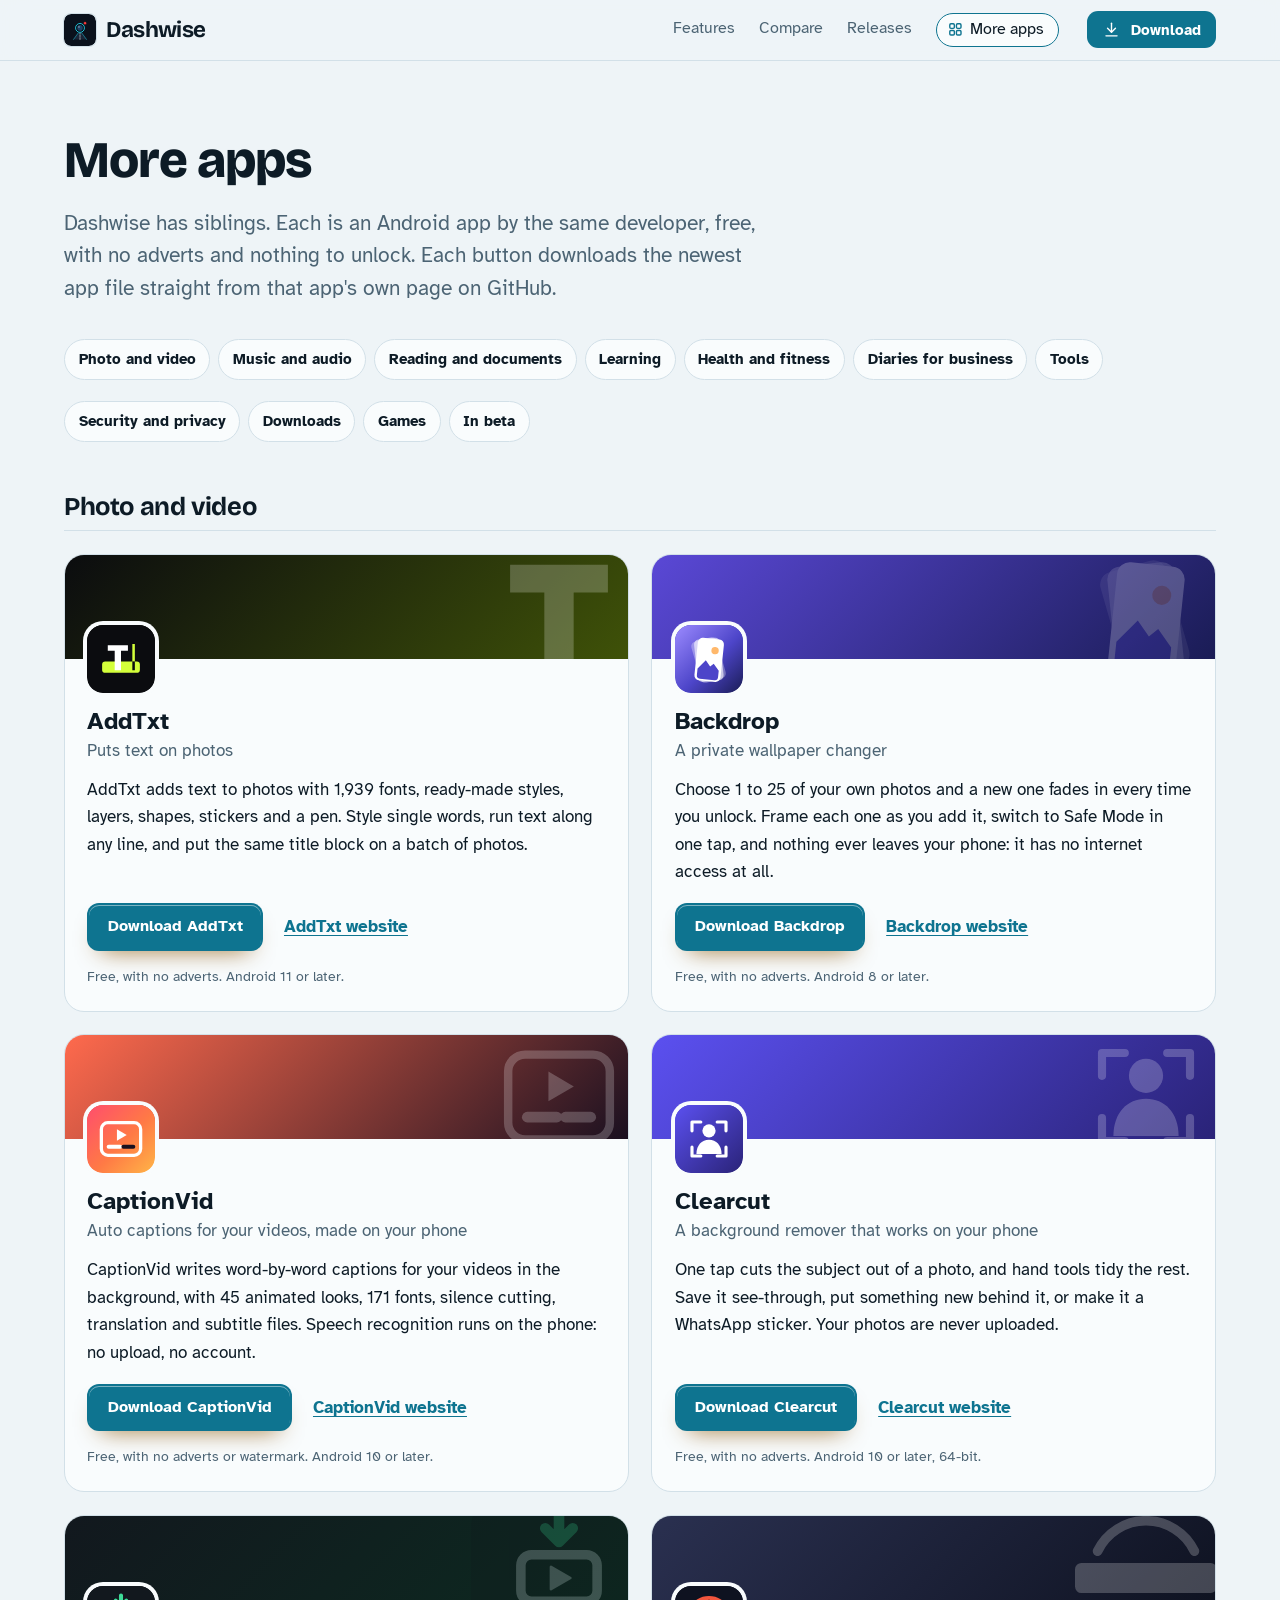
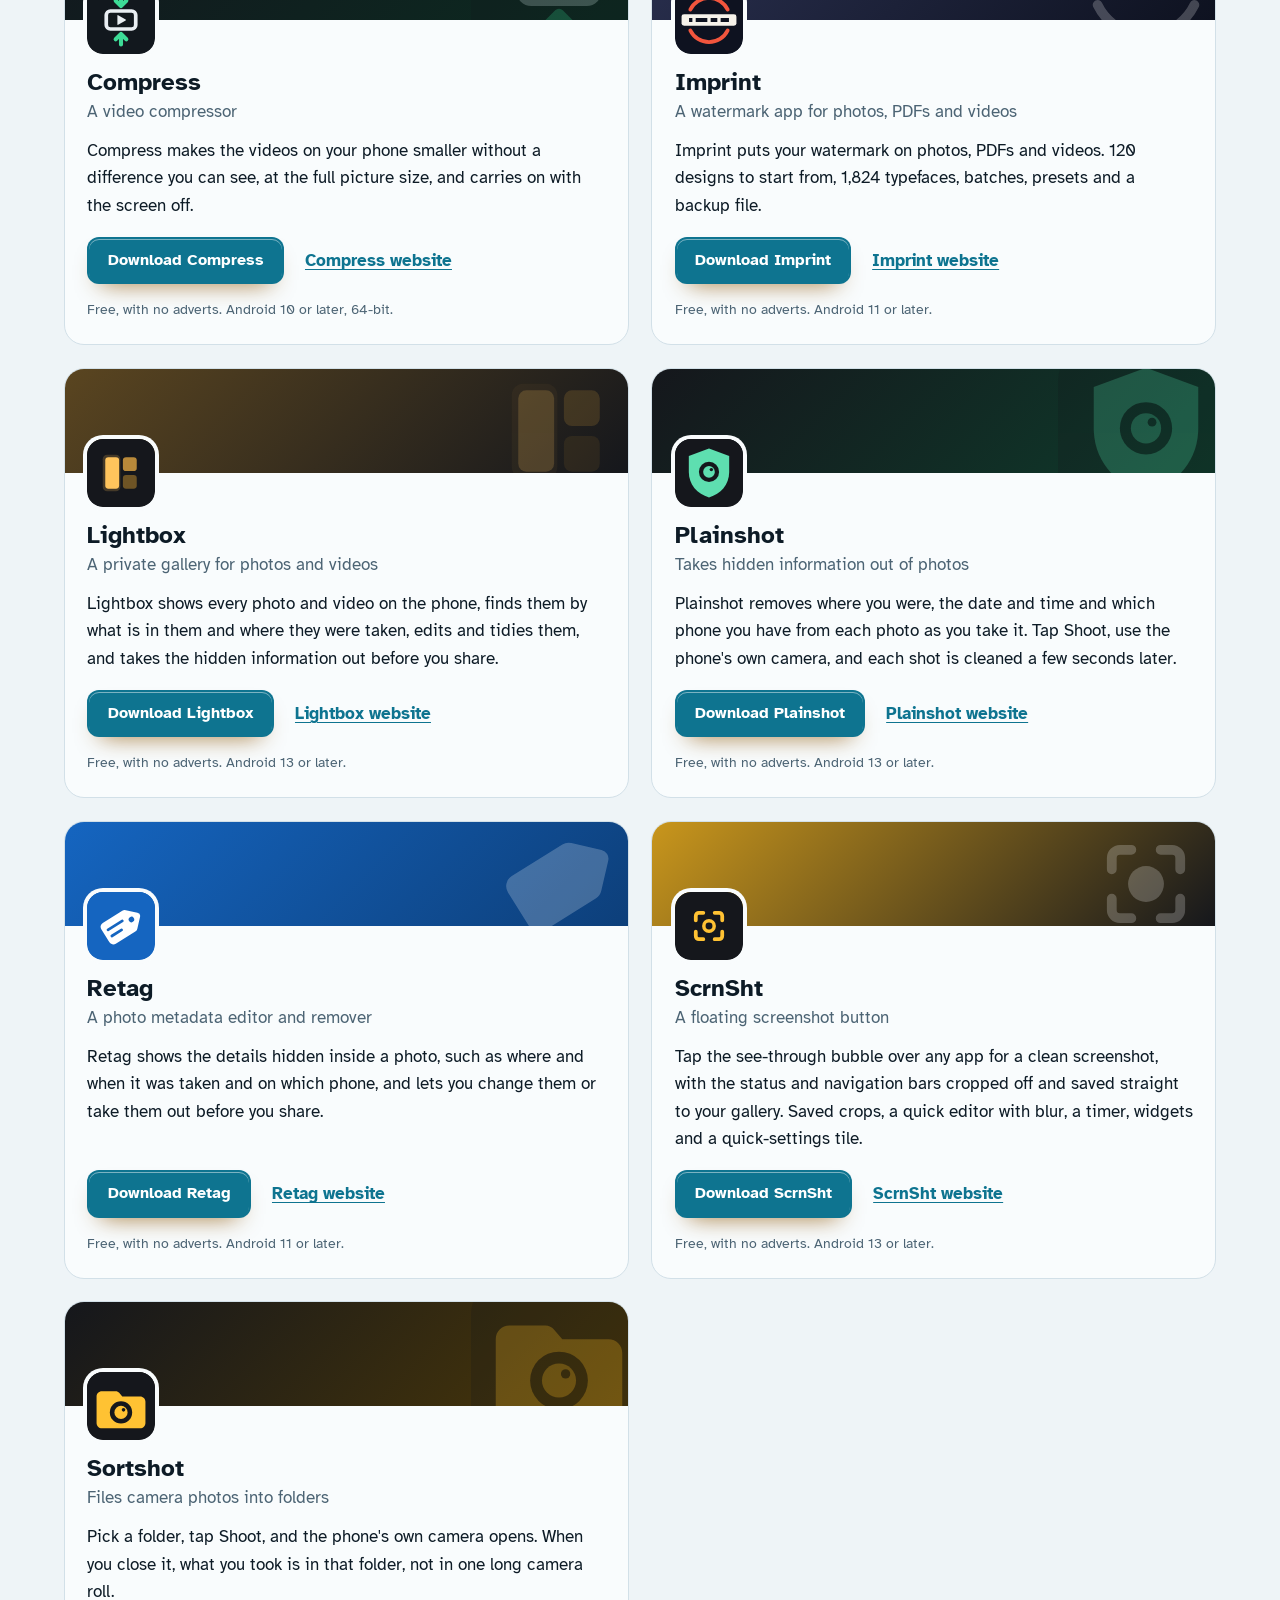
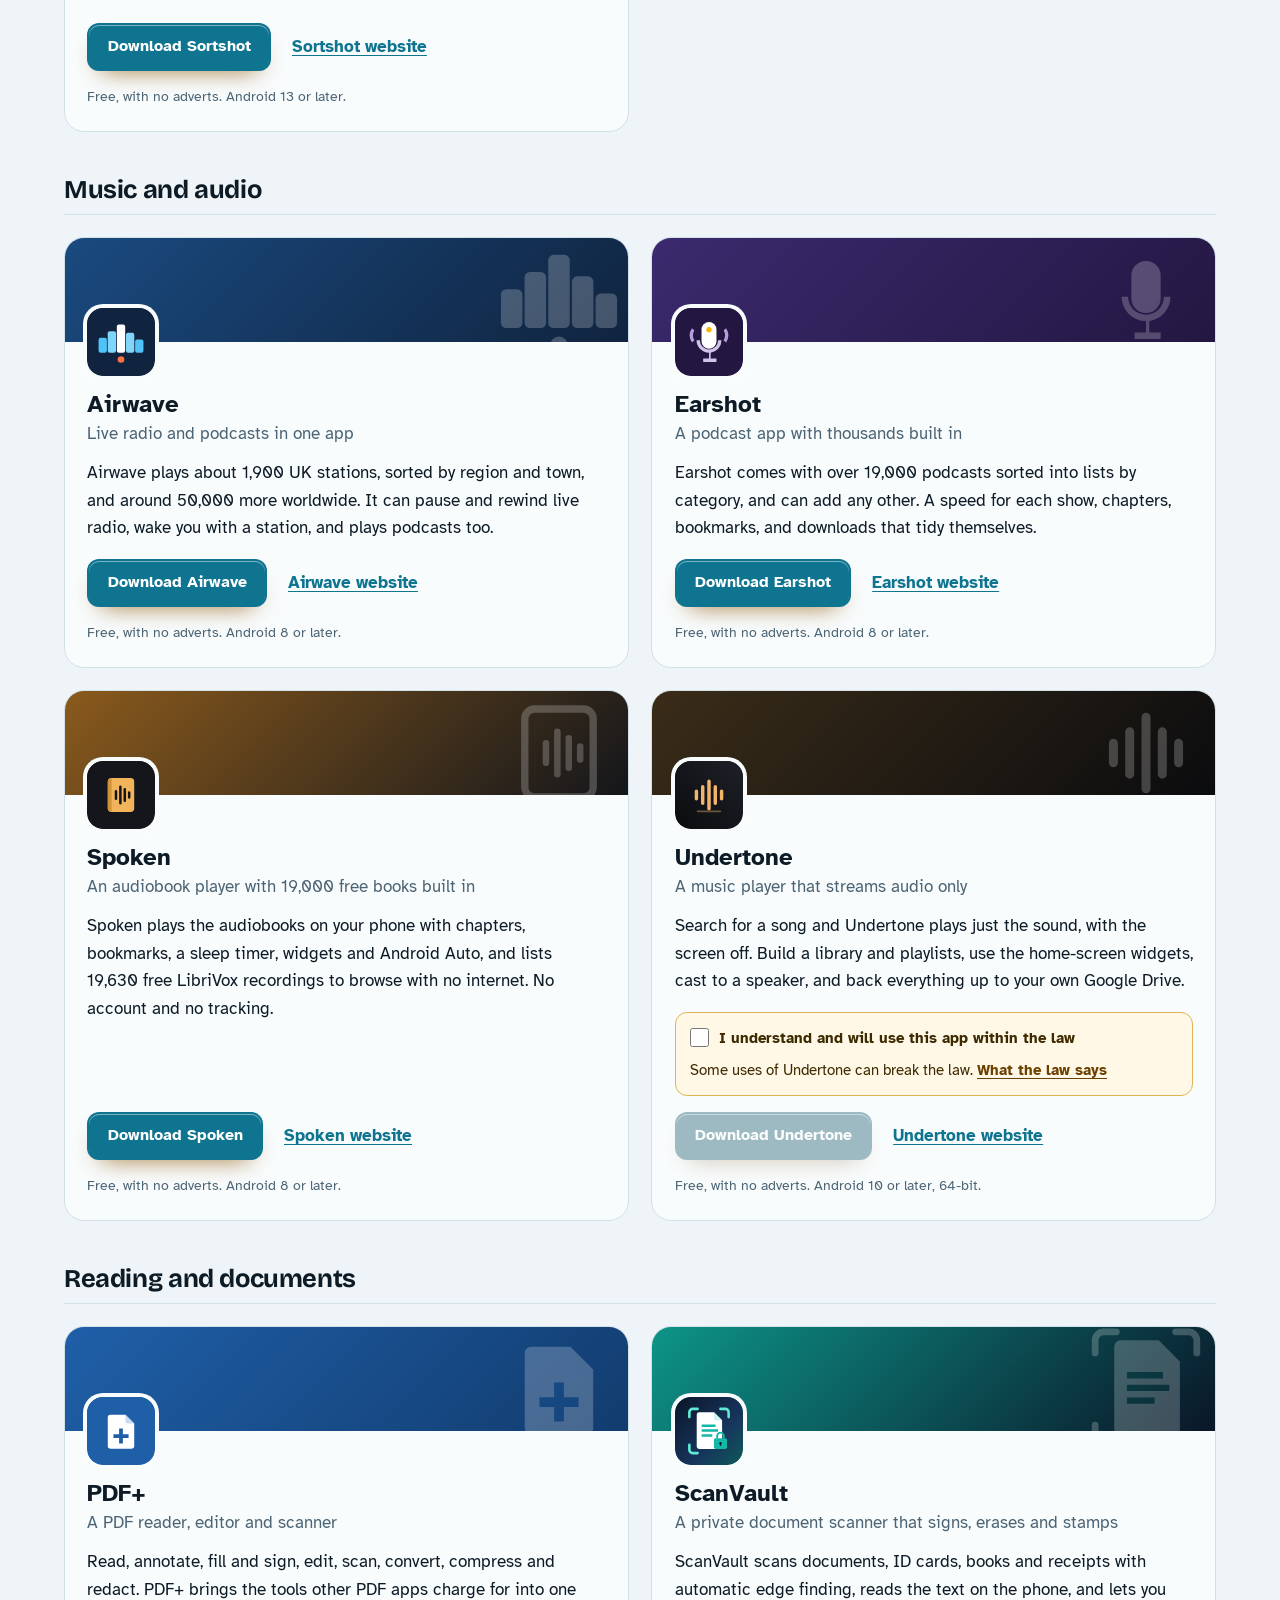
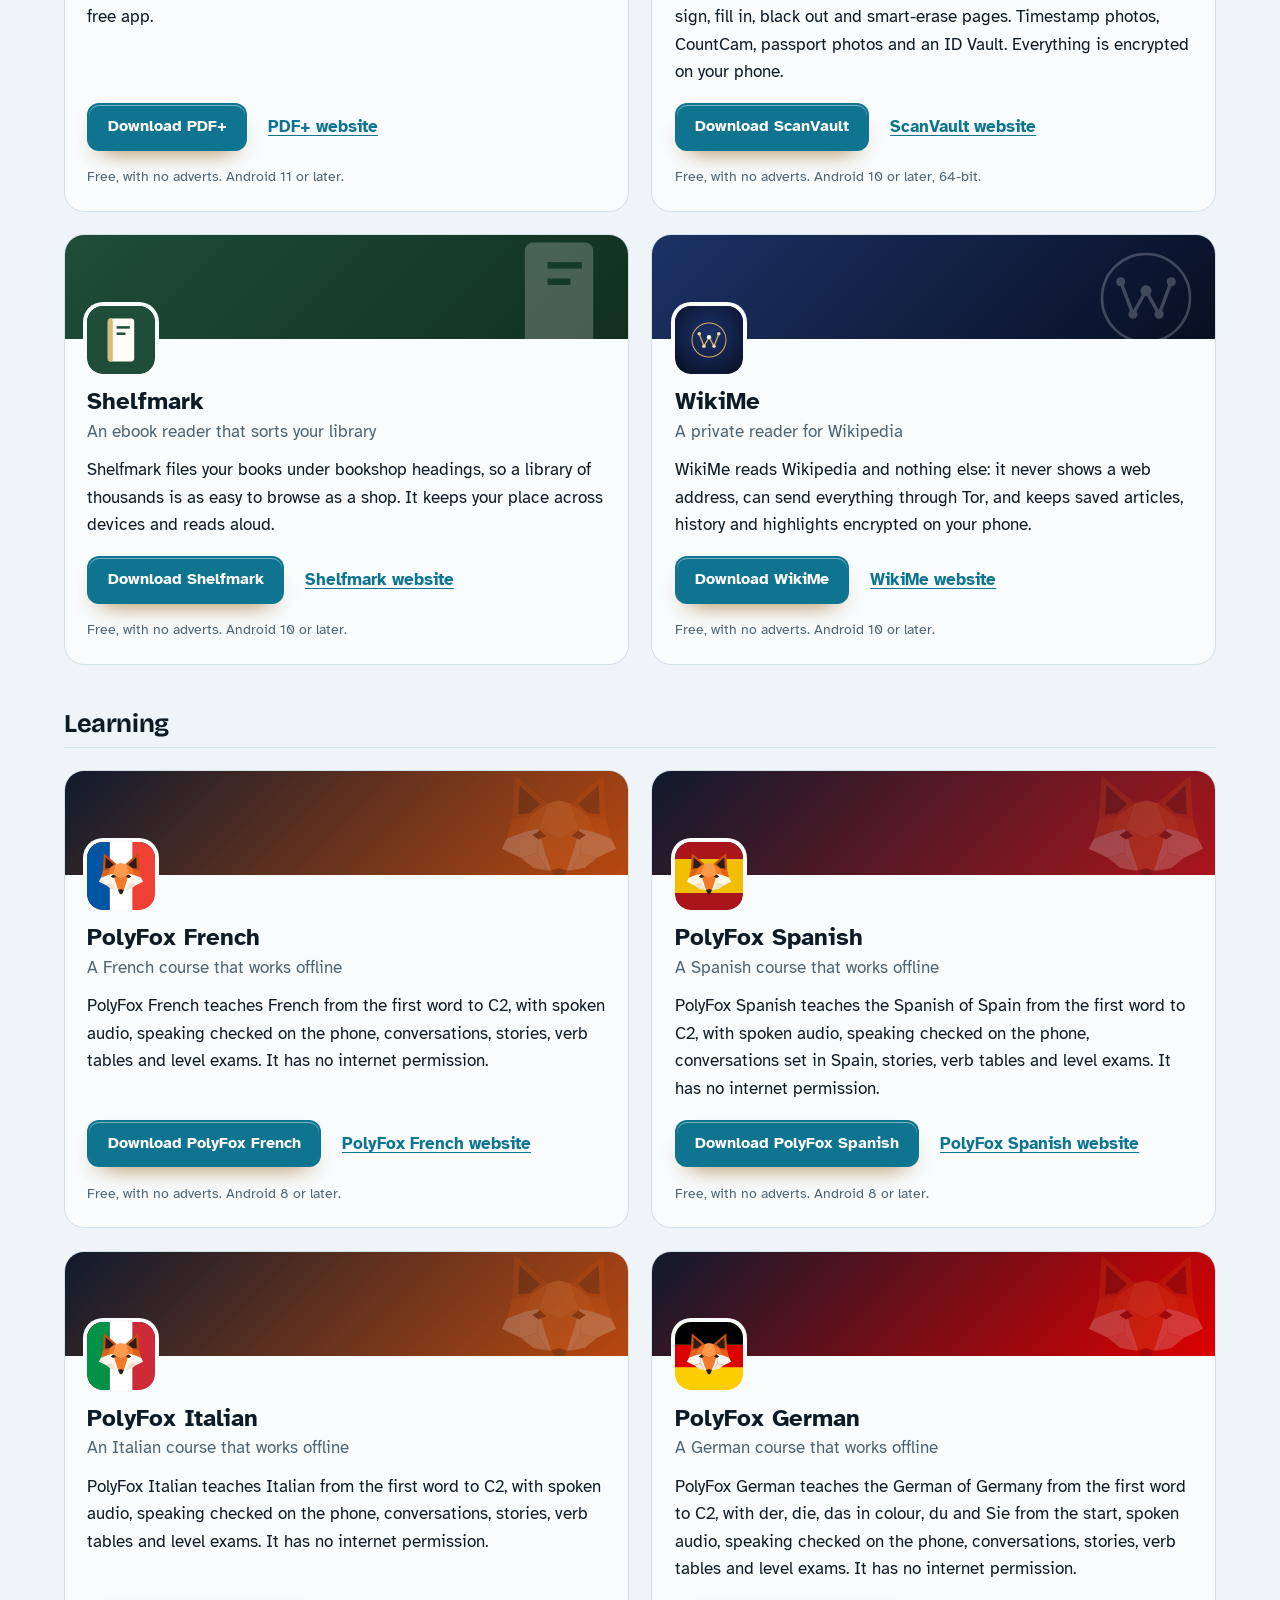
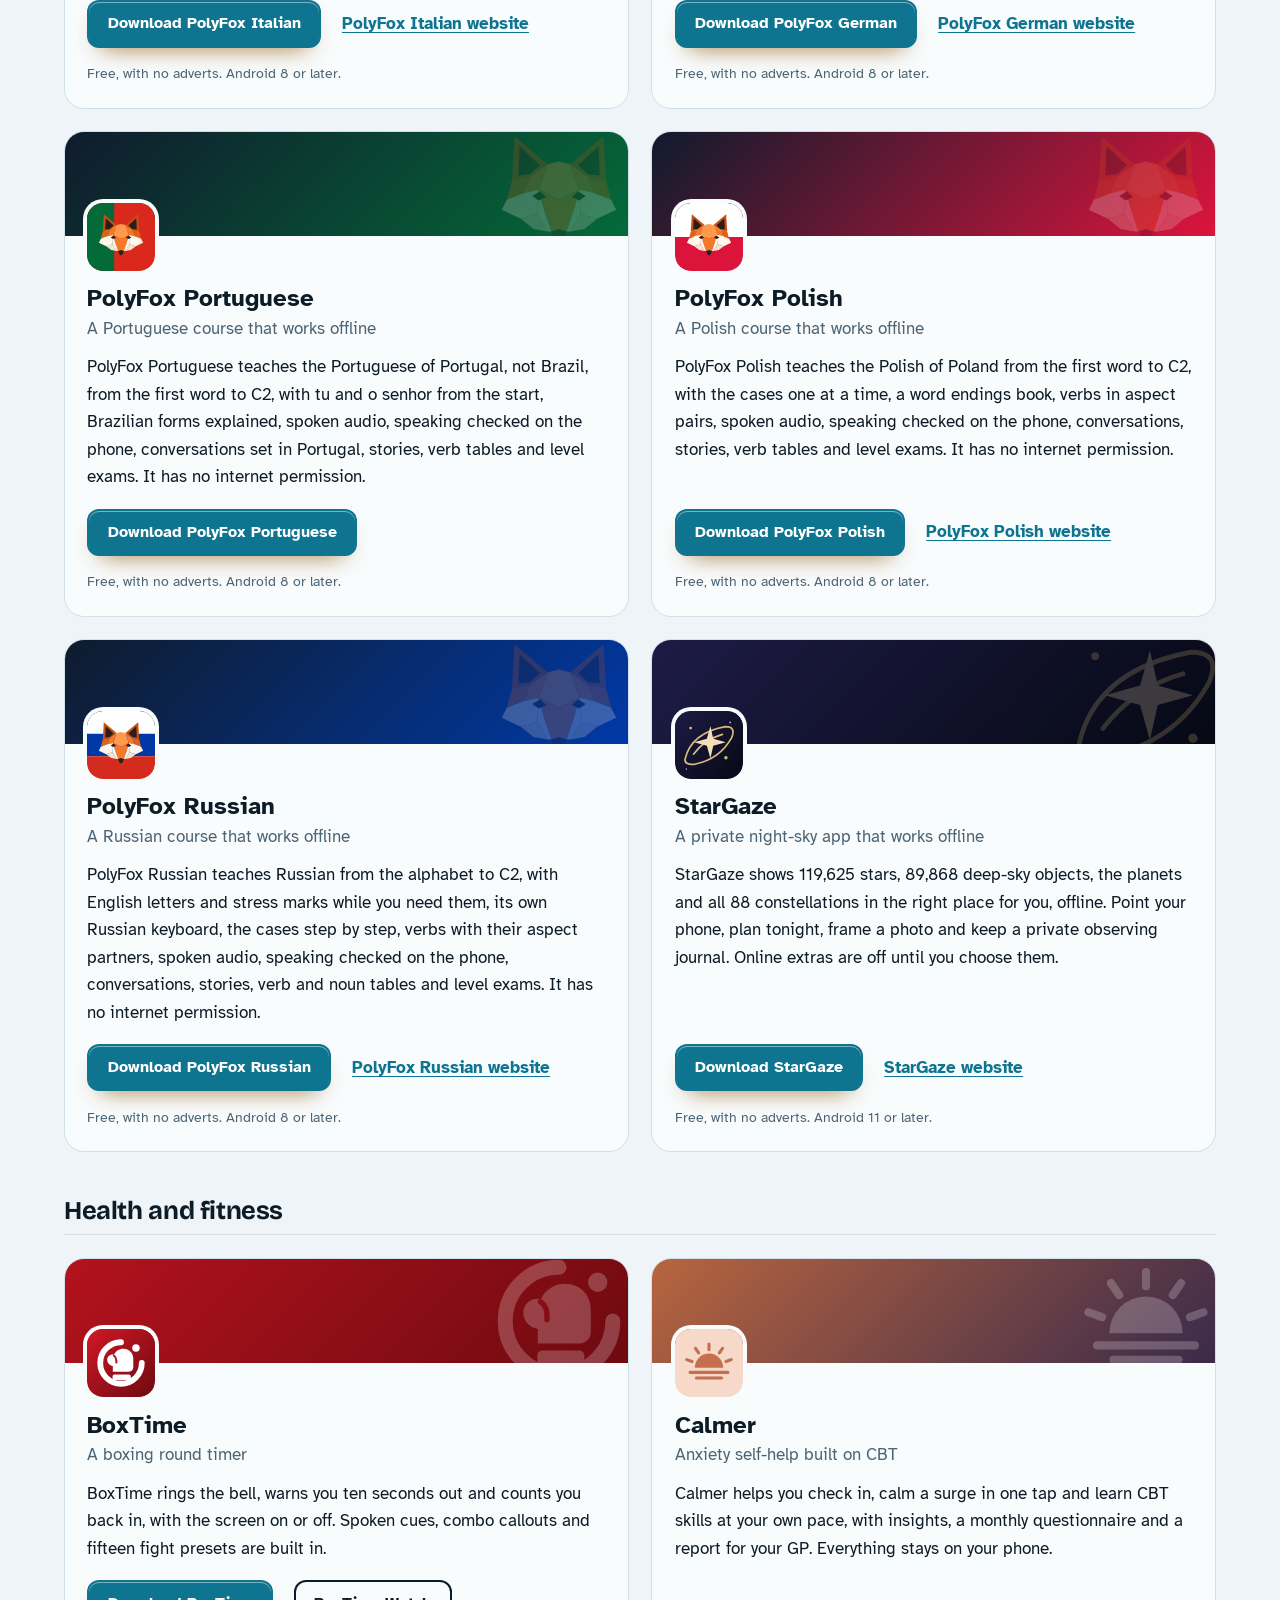
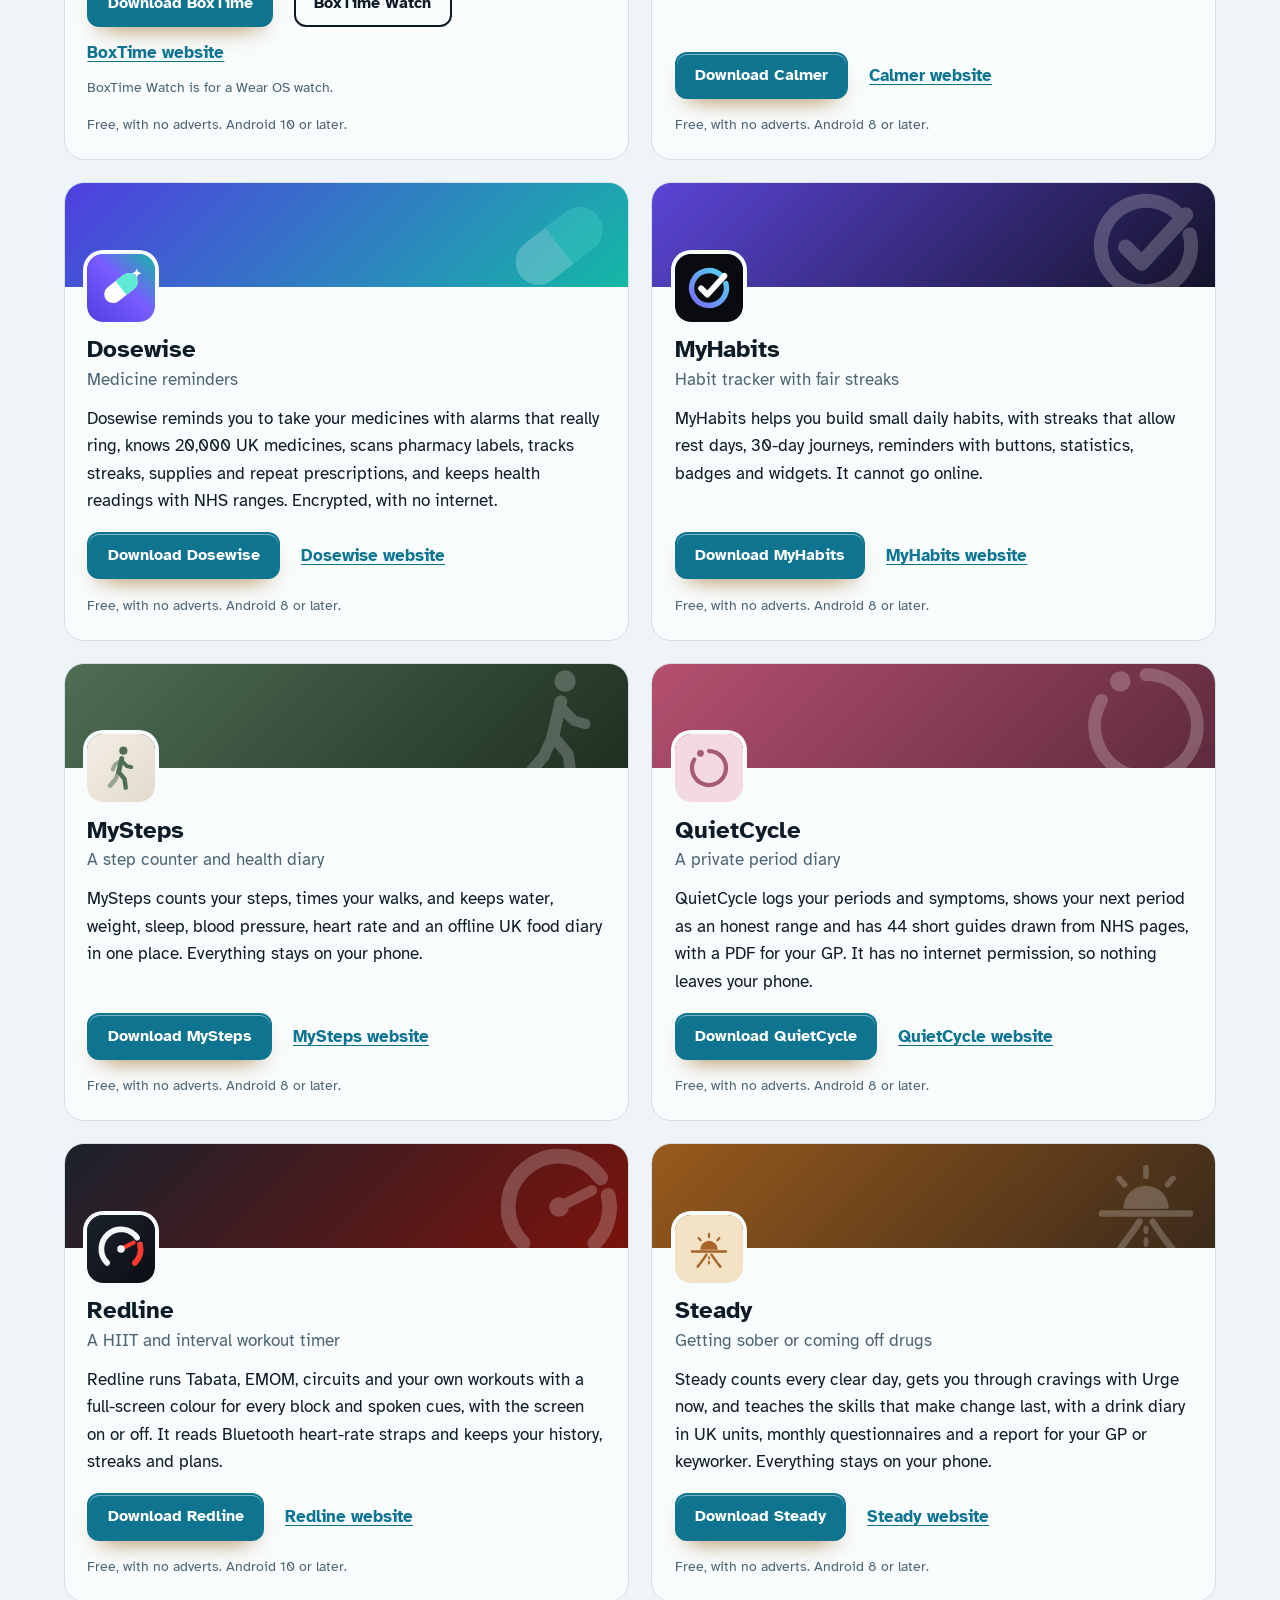
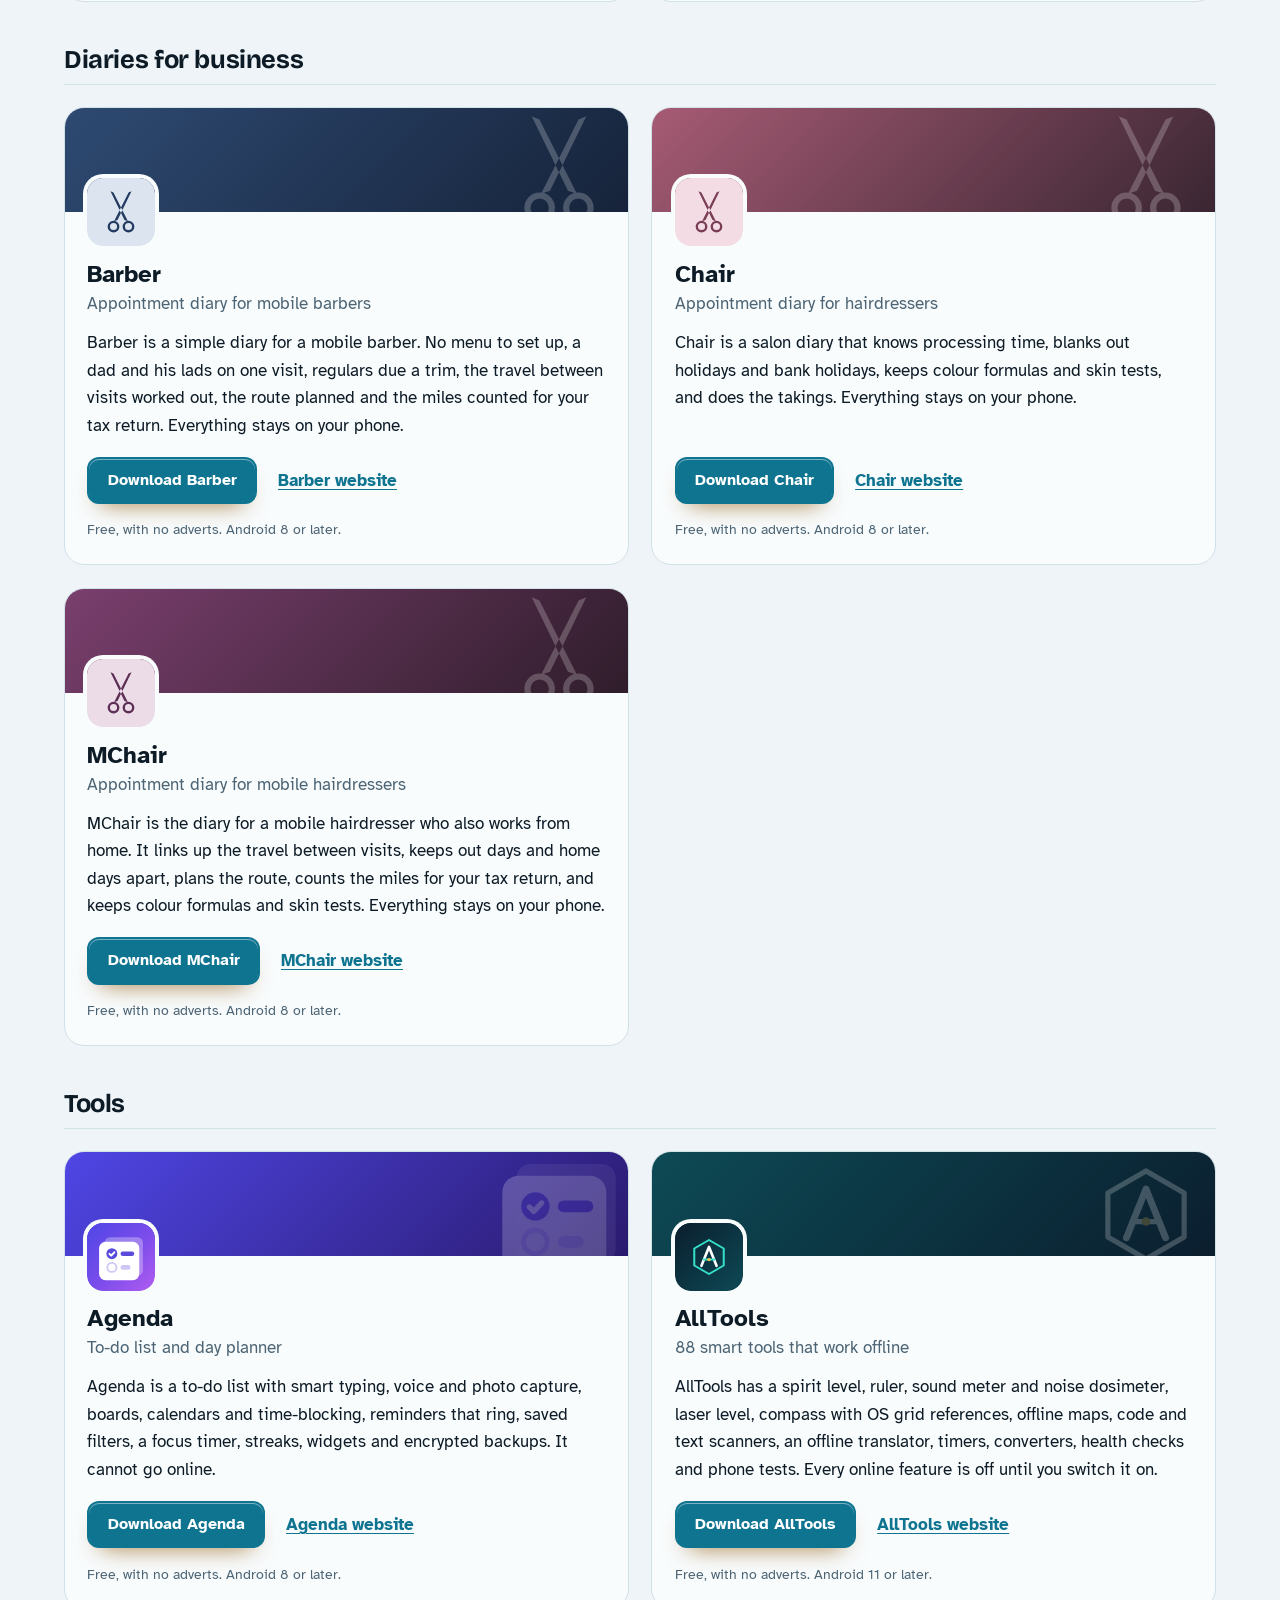
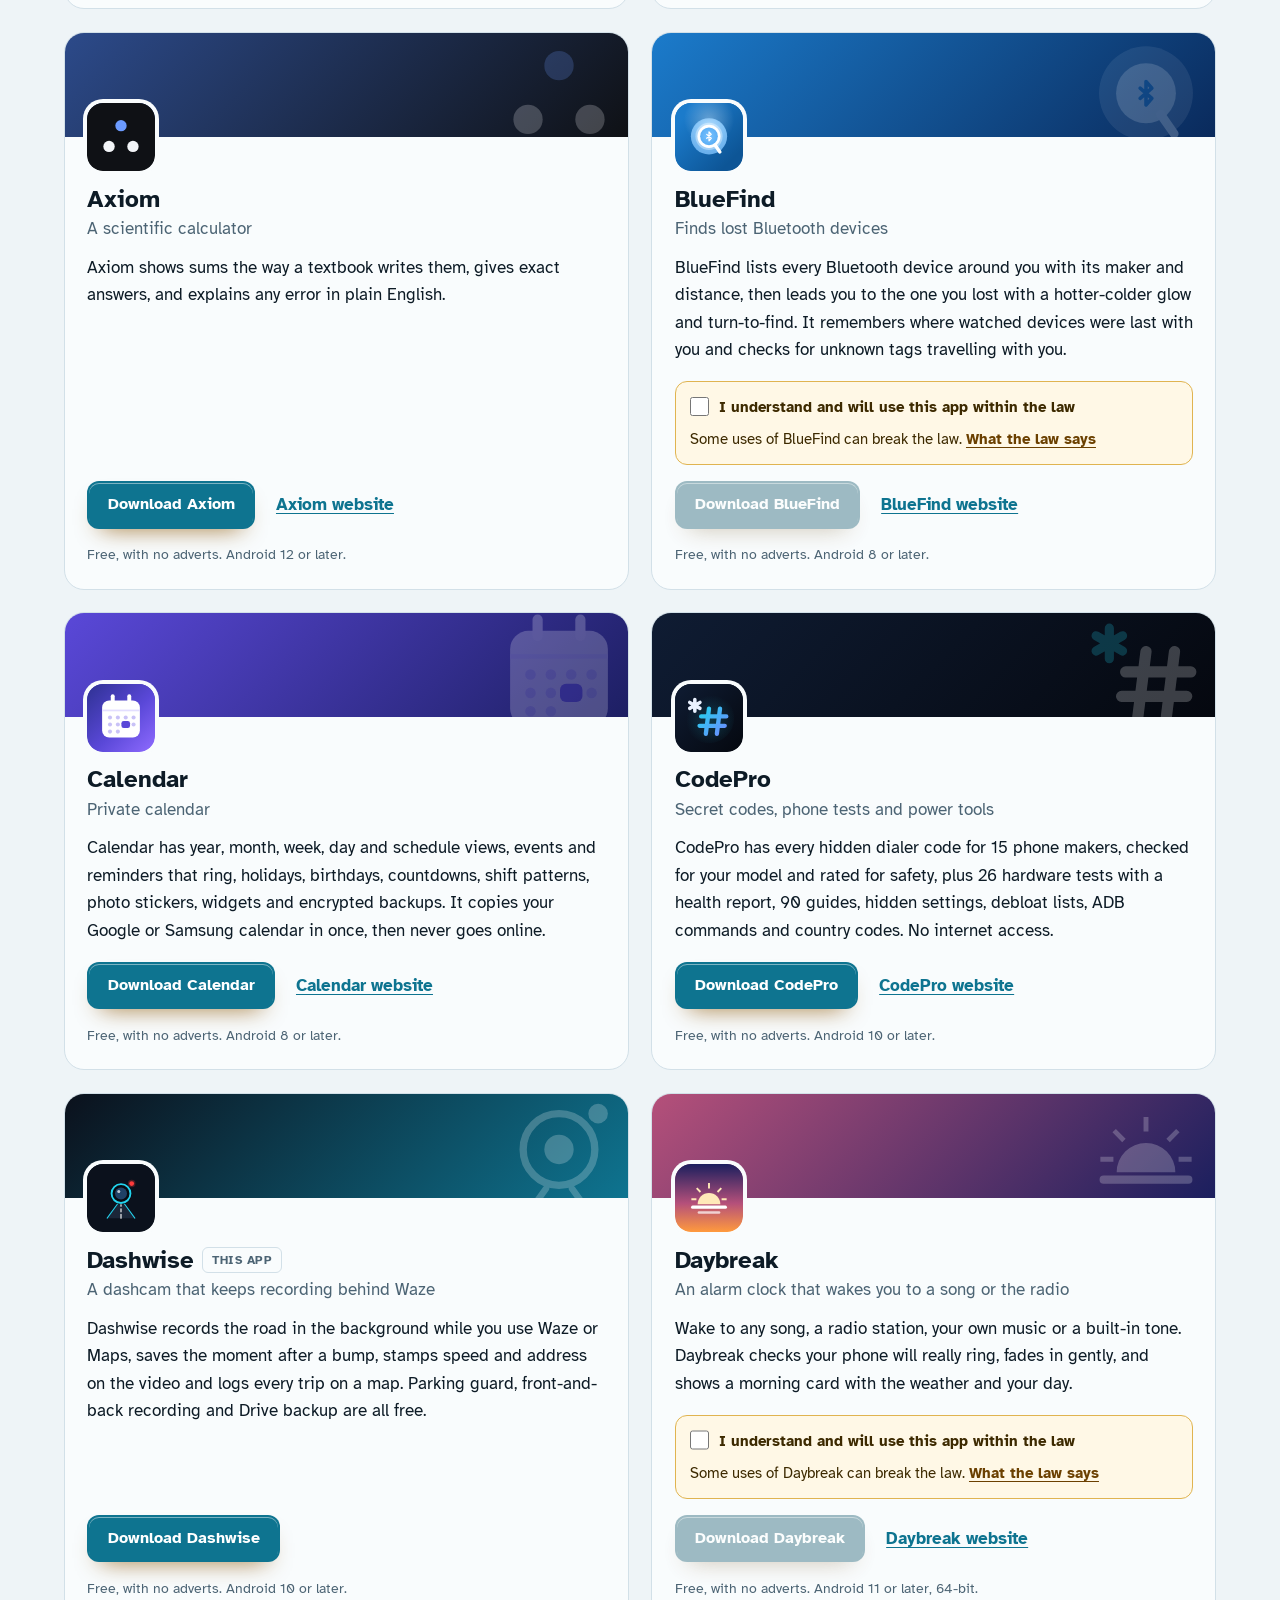
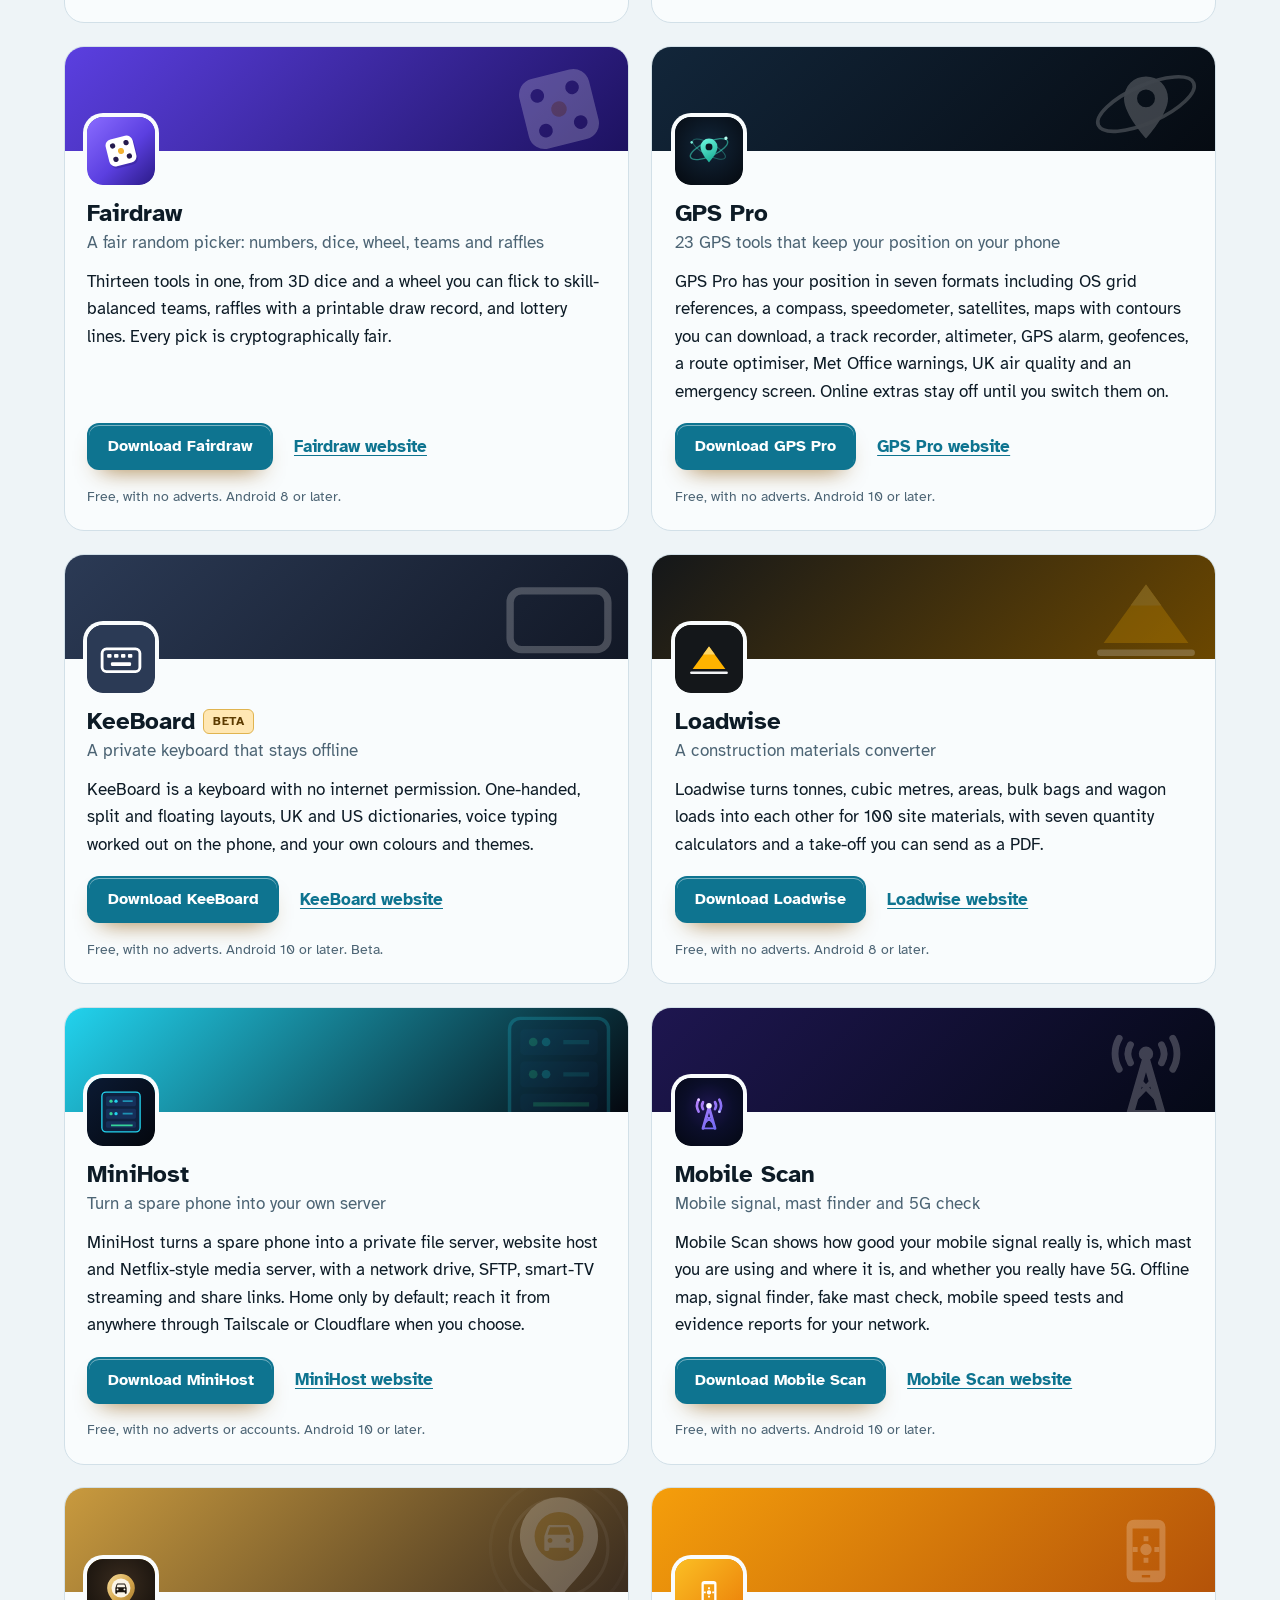
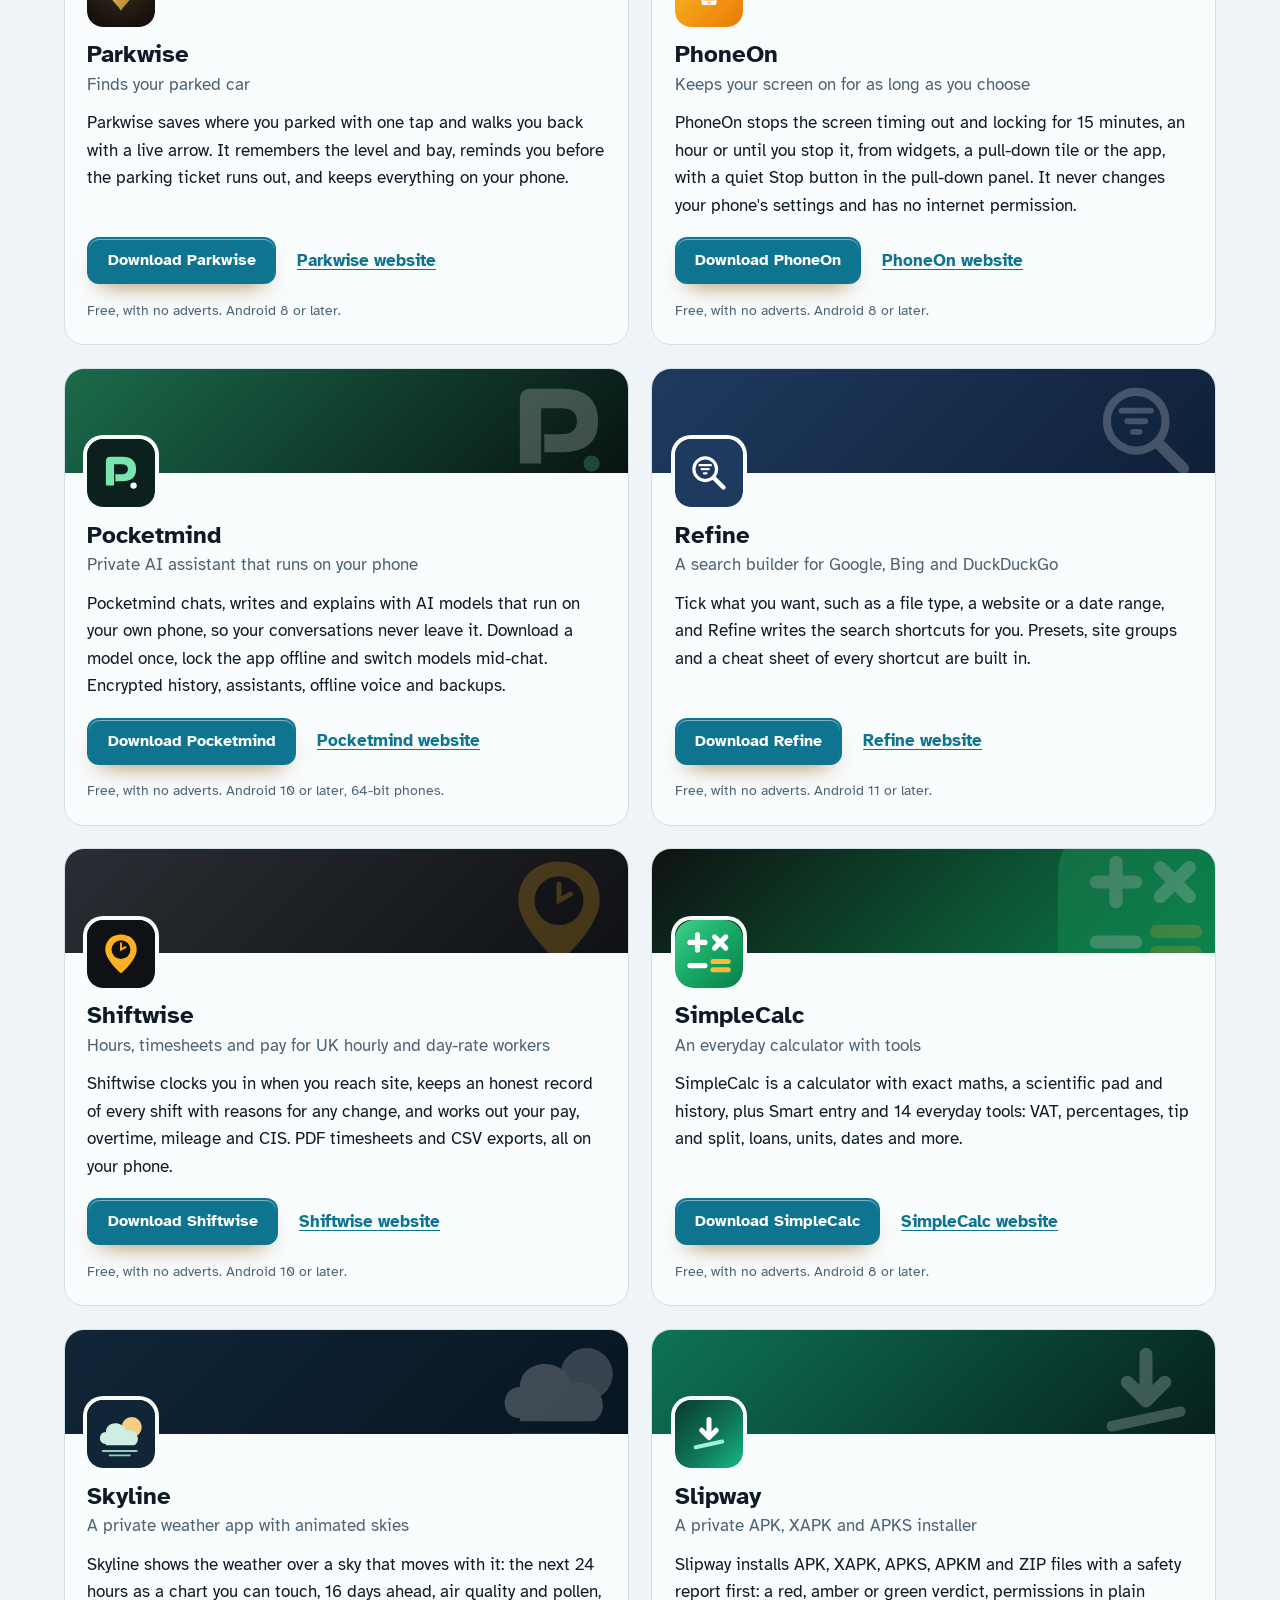
==== commit a9d6714b: "More apps: add AllTools" ====
--- a/more-apps.html
+++ b/more-apps.html
@@ -4,7 +4,7 @@
 <meta charset="utf-8">
 <meta name="viewport" content="width=device-width, initial-scale=1">
 <title>More free Android apps from the maker of Dashwise</title>
-<meta name="description" content="All 93 free Android apps from the maker of Dashwise, in one list by category, each with its download and a link to its website.">
+<meta name="description" content="All 94 free Android apps from the maker of Dashwise, in one list by category, each with its download and a link to its website.">
 <meta name="author" content="Jonathan Jackson">
 <link rel="canonical" href="https://customgpter.github.io/dashwise/more-apps.html">
 <meta name="theme-color" content="#eef4f7" media="(prefers-color-scheme: light)">
@@ -12,7 +12,7 @@
 <meta property="og:type" content="website">
 <meta property="og:site_name" content="Dashwise">
 <meta property="og:title" content="More free Android apps from the maker of Dashwise">
-<meta property="og:description" content="All 93 free Android apps from the maker of Dashwise, in one list by category, each with its download and a link to its website.">
+<meta property="og:description" content="All 94 free Android apps from the maker of Dashwise, in one list by category, each with its download and a link to its website.">
 <meta property="og:url" content="https://customgpter.github.io/dashwise/more-apps.html">
 <meta property="og:image" content="https://customgpter.github.io/dashwise/assets/og.png">
 <meta property="og:image:width" content="1200">
@@ -26,7 +26,7 @@
 <link rel="preload" href="./assets/fonts/atkinson-hyperlegible-latin-400-normal.woff2" as="font" type="font/woff2" crossorigin>
 <link rel="stylesheet" href="./assets/site.css?v=1">
 <link rel="stylesheet" href="./assets/house.css?v=1">
-<script type="application/ld+json">{"@context":"https://schema.org","@type":"ItemList","name":"Apps from the maker of Dashwise","url":"https://customgpter.github.io/dashwise/more-apps.html","itemListElement":[{"@type":"ListItem","position":1,"name":"AddTxt","url":"https://customgpter.github.io/addtxt/"},{"@type":"ListItem","position":2,"name":"Backdrop","url":"https://customgpter.github.io/backdrop/"},{"@type":"ListItem","position":3,"name":"CaptionVid","url":"https://customgpter.github.io/captionvid/"},{"@type":"ListItem","position":4,"name":"Clearcut","url":"https://customgpter.github.io/clearcut/"},{"@type":"ListItem","position":5,"name":"Compress","url":"https://customgpter.github.io/compress/"},{"@type":"ListItem","position":6,"name":"Imprint","url":"https://customgpter.github.io/imprint/"},{"@type":"ListItem","position":7,"name":"Lightbox","url":"https://customgpter.github.io/lightbox/"},{"@type":"ListItem","position":8,"name":"Plainshot","url":"https://customgpter.github.io/plainshot/"},{"@type":"ListItem","position":9,"name":"Retag","url":"https://customgpter.github.io/retag/"},{"@type":"ListItem","position":10,"name":"ScrnSht","url":"https://customgpter.github.io/scrnsht/"},{"@type":"ListItem","position":11,"name":"Sortshot","url":"https://customgpter.github.io/sortshot/"},{"@type":"ListItem","position":12,"name":"Airwave","url":"https://customgpter.github.io/airwave/"},{"@type":"ListItem","position":13,"name":"Earshot","url":"https://customgpter.github.io/earshot/"},{"@type":"ListItem","position":14,"name":"Spoken","url":"https://customgpter.github.io/spoken/"},{"@type":"ListItem","position":15,"name":"Undertone","url":"https://customgpter.github.io/undertone/"},{"@type":"ListItem","position":16,"name":"PDF+","url":"https://customgpter.github.io/pdfplus/"},{"@type":"ListItem","position":17,"name":"ScanVault","url":"https://customgpter.github.io/scanvault/"},{"@type":"ListItem","position":18,"name":"Shelfmark","url":"https://customgpter.github.io/shelfmark/"},{"@type":"ListItem","position":19,"name":"WikiMe","url":"https://customgpter.github.io/wikime/"},{"@type":"ListItem","position":20,"name":"PolyFox French","url":"https://customgpter.github.io/polyfox/"},{"@type":"ListItem","position":21,"name":"PolyFox German","url":"https://customgpter.github.io/polyfox-german/"},{"@type":"ListItem","position":22,"name":"PolyFox Polish","url":"https://customgpter.github.io/polyfox-polish/"},{"@type":"ListItem","position":23,"name":"PolyFox Russian","url":"https://customgpter.github.io/polyfox-russian/"},{"@type":"ListItem","position":24,"name":"StarGaze","url":"https://customgpter.github.io/stargaze/"},{"@type":"ListItem","position":25,"name":"BoxTime","url":"https://customgpter.github.io/boxtime/"},{"@type":"ListItem","position":26,"name":"Calmer","url":"https://customgpter.github.io/calmer/"},{"@type":"ListItem","position":27,"name":"Dosewise","url":"https://customgpter.github.io/dosewise/"},{"@type":"ListItem","position":28,"name":"MyHabits","url":"https://customgpter.github.io/myhabits/"},{"@type":"ListItem","position":29,"name":"MySteps","url":"https://customgpter.github.io/mysteps/"},{"@type":"ListItem","position":30,"name":"QuietCycle","url":"https://customgpter.github.io/quietcycle/"},{"@type":"ListItem","position":31,"name":"Redline","url":"https://customgpter.github.io/redline/"},{"@type":"ListItem","position":32,"name":"Steady","url":"https://customgpter.github.io/steady/"},{"@type":"ListItem","position":33,"name":"Barber","url":"https://customgpter.github.io/barber/"},{"@type":"ListItem","position":34,"name":"Chair","url":"https://customgpter.github.io/chair/"},{"@type":"ListItem","position":35,"name":"MChair","url":"https://customgpter.github.io/mchair/"},{"@type":"ListItem","position":36,"name":"Agenda","url":"https://customgpter.github.io/agenda/"},{"@type":"ListItem","position":37,"name":"Axiom","url":"https://customgpter.github.io/axiom/"},{"@type":"ListItem","position":38,"name":"BlueFind","url":"https://customgpter.github.io/bluefind/"},{"@type":"ListItem","position":39,"name":"Calendar","url":"https://customgpter.github.io/calendar/"},{"@type":"ListItem","position":40,"name":"CodePro","url":"https://customgpter.github.io/codepro/"},{"@type":"ListItem","position":41,"name":"Dashwise","url":"https://customgpter.github.io/dashwise/"},{"@type":"ListItem","position":42,"name":"Daybreak","url":"https://customgpter.github.io/daybreak/"},{"@type":"ListItem","position":43,"name":"Fairdraw","url":"https://customgpter.github.io/fairdraw/"},{"@type":"ListItem","position":44,"name":"GPS Pro","url":"https://customgpter.github.io/gpspro/"},{"@type":"ListItem","position":45,"name":"KeeBoard","url":"https://customgpter.github.io/keeboard/"},{"@type":"ListItem","position":46,"name":"Loadwise","url":"https://customgpter.github.io/loadwise/"},{"@type":"ListItem","position":47,"name":"MiniHost","url":"https://customgpter.github.io/minihost/"},{"@type":"ListItem","position":48,"name":"Mobile Scan","url":"https://customgpter.github.io/mobilescan/"},{"@type":"ListItem","position":49,"name":"Parkwise","url":"https://customgpter.github.io/parkwise/"},{"@type":"ListItem","position":50,"name":"Pocketmind","url":"https://customgpter.github.io/pocketmind/"},{"@type":"ListItem","position":51,"name":"Refine","url":"https://customgpter.github.io/refine/"},{"@type":"ListItem","position":52,"name":"Shiftwise","url":"https://customgpter.github.io/shiftwise/"},{"@type":"ListItem","position":53,"name":"SimpleCalc","url":"https://customgpter.github.io/simplecalc/"},{"@type":"ListItem","position":54,"name":"Skyline","url":"https://customgpter.github.io/skyline/"},{"@type":"ListItem","position":55,"name":"Slipway","url":"https://customgpter.github.io/slipway/"},{"@type":"ListItem","position":56,"name":"Tagger","url":"https://customgpter.github.io/tagger/"},{"@type":"ListItem","position":57,"name":"TotalClean","url":"https://customgpter.github.io/totalclean/"},{"@type":"ListItem","position":58,"name":"TVLink","url":"https://customgpter.github.io/tvlink/"},{"@type":"ListItem","position":59,"name":"Unbox","url":"https://customgpter.github.io/unbox/"},{"@type":"ListItem","position":60,"name":"WhatsKeep","url":"https://customgpter.github.io/whatskeep/"},{"@type":"ListItem","position":61,"name":"WiFi Scan","url":"https://customgpter.github.io/wifiscan/"},{"@type":"ListItem","position":62,"name":"Auditly","url":"https://customgpter.github.io/auditly/"},{"@type":"ListItem","position":63,"name":"Backchannel","url":"https://customgpter.github.io/backchannel/"},{"@type":"ListItem","position":64,"name":"ENotes","url":"https://customgpter.github.io/enotes/"},{"@type":"ListItem","position":65,"name":"FindMe","url":"https://customgpter.github.io/findme/"},{"@type":"ListItem","position":66,"name":"iLock","url":"https://customgpter.github.io/ilock/"},{"@type":"ListItem","position":67,"name":"ImSafe","url":"https://customgpter.github.io/imsafe/"},{"@type":"ListItem","position":68,"name":"IShred","url":"https://customgpter.github.io/ishred/"},{"@type":"ListItem","position":69,"name":"LockBox","url":"https://customgpter.github.io/lockbox/"},{"@type":"ListItem","position":70,"name":"PassVault","url":"https://customgpter.github.io/passvault/"},{"@type":"ListItem","position":71,"name":"SpyFind","url":"https://customgpter.github.io/spyfind/"},{"@type":"ListItem","position":72,"name":"TextWipe","url":"https://customgpter.github.io/textwipe/"},{"@type":"ListItem","position":73,"name":"Tracewire","url":"https://customgpter.github.io/tracewire/"},{"@type":"ListItem","position":74,"name":"Vigil","url":"https://customgpter.github.io/vigil/"},{"@type":"ListItem","position":75,"name":"Grab","url":"https://customgpter.github.io/grab/"},{"@type":"ListItem","position":76,"name":"Swarm","url":"https://customgpter.github.io/swarm/"},{"@type":"ListItem","position":77,"name":"Plane Games","url":"https://customgpter.github.io/plane-games/"},{"@type":"ListItem","position":78,"name":"Ninefold","url":"https://customgpter.github.io/ninefold/"},{"@type":"ListItem","position":79,"name":"Cubewise","url":"https://customgpter.github.io/cubewise/"},{"@type":"ListItem","position":80,"name":"Tilewise","url":"https://customgpter.github.io/tilewise/"},{"@type":"ListItem","position":81,"name":"Letterwise","url":"https://customgpter.github.io/letterwise/"},{"@type":"ListItem","position":82,"name":"Kingside","url":"https://customgpter.github.io/kingside/"},{"@type":"ListItem","position":83,"name":"Deckhand","url":"https://customgpter.github.io/deckhand/"},{"@type":"ListItem","position":84,"name":"SNESForge","url":"https://customgpter.github.io/snesforge/"},{"@type":"ListItem","position":85,"name":"Fame Boy","url":"https://customgpter.github.io/fameboy/"},{"@type":"ListItem","position":86,"name":"PSPPro","url":"https://customgpter.github.io/psppro/"},{"@type":"ListItem","position":87,"name":"MegaGen","url":"https://customgpter.github.io/megagen/"},{"@type":"ListItem","position":88,"name":"QVR","url":"https://customgpter.github.io/qvr/"},{"@type":"ListItem","position":89,"name":"QVR Watch","url":"https://customgpter.github.io/qvr-watch/"},{"@type":"ListItem","position":90,"name":"QVRLite","url":"https://customgpter.github.io/qvrlite/"},{"@type":"ListItem","position":91,"name":"Onionz","url":"https://customgpter.github.io/onionz/"},{"@type":"ListItem","position":92,"name":"OnionzWeb","url":"https://customgpter.github.io/onionzweb/"}]}</script>
+<script type="application/ld+json">{"@context":"https://schema.org","@type":"ItemList","name":"Apps from the maker of Dashwise","url":"https://customgpter.github.io/dashwise/more-apps.html","itemListElement":[{"@type":"ListItem","position":1,"name":"AddTxt","url":"https://customgpter.github.io/addtxt/"},{"@type":"ListItem","position":2,"name":"Backdrop","url":"https://customgpter.github.io/backdrop/"},{"@type":"ListItem","position":3,"name":"CaptionVid","url":"https://customgpter.github.io/captionvid/"},{"@type":"ListItem","position":4,"name":"Clearcut","url":"https://customgpter.github.io/clearcut/"},{"@type":"ListItem","position":5,"name":"Compress","url":"https://customgpter.github.io/compress/"},{"@type":"ListItem","position":6,"name":"Imprint","url":"https://customgpter.github.io/imprint/"},{"@type":"ListItem","position":7,"name":"Lightbox","url":"https://customgpter.github.io/lightbox/"},{"@type":"ListItem","position":8,"name":"Plainshot","url":"https://customgpter.github.io/plainshot/"},{"@type":"ListItem","position":9,"name":"Retag","url":"https://customgpter.github.io/retag/"},{"@type":"ListItem","position":10,"name":"ScrnSht","url":"https://customgpter.github.io/scrnsht/"},{"@type":"ListItem","position":11,"name":"Sortshot","url":"https://customgpter.github.io/sortshot/"},{"@type":"ListItem","position":12,"name":"Airwave","url":"https://customgpter.github.io/airwave/"},{"@type":"ListItem","position":13,"name":"Earshot","url":"https://customgpter.github.io/earshot/"},{"@type":"ListItem","position":14,"name":"Spoken","url":"https://customgpter.github.io/spoken/"},{"@type":"ListItem","position":15,"name":"Undertone","url":"https://customgpter.github.io/undertone/"},{"@type":"ListItem","position":16,"name":"PDF+","url":"https://customgpter.github.io/pdfplus/"},{"@type":"ListItem","position":17,"name":"ScanVault","url":"https://customgpter.github.io/scanvault/"},{"@type":"ListItem","position":18,"name":"Shelfmark","url":"https://customgpter.github.io/shelfmark/"},{"@type":"ListItem","position":19,"name":"WikiMe","url":"https://customgpter.github.io/wikime/"},{"@type":"ListItem","position":20,"name":"PolyFox French","url":"https://customgpter.github.io/polyfox/"},{"@type":"ListItem","position":21,"name":"PolyFox German","url":"https://customgpter.github.io/polyfox-german/"},{"@type":"ListItem","position":22,"name":"PolyFox Polish","url":"https://customgpter.github.io/polyfox-polish/"},{"@type":"ListItem","position":23,"name":"PolyFox Russian","url":"https://customgpter.github.io/polyfox-russian/"},{"@type":"ListItem","position":24,"name":"StarGaze","url":"https://customgpter.github.io/stargaze/"},{"@type":"ListItem","position":25,"name":"BoxTime","url":"https://customgpter.github.io/boxtime/"},{"@type":"ListItem","position":26,"name":"Calmer","url":"https://customgpter.github.io/calmer/"},{"@type":"ListItem","position":27,"name":"Dosewise","url":"https://customgpter.github.io/dosewise/"},{"@type":"ListItem","position":28,"name":"MyHabits","url":"https://customgpter.github.io/myhabits/"},{"@type":"ListItem","position":29,"name":"MySteps","url":"https://customgpter.github.io/mysteps/"},{"@type":"ListItem","position":30,"name":"QuietCycle","url":"https://customgpter.github.io/quietcycle/"},{"@type":"ListItem","position":31,"name":"Redline","url":"https://customgpter.github.io/redline/"},{"@type":"ListItem","position":32,"name":"Steady","url":"https://customgpter.github.io/steady/"},{"@type":"ListItem","position":33,"name":"Barber","url":"https://customgpter.github.io/barber/"},{"@type":"ListItem","position":34,"name":"Chair","url":"https://customgpter.github.io/chair/"},{"@type":"ListItem","position":35,"name":"MChair","url":"https://customgpter.github.io/mchair/"},{"@type":"ListItem","position":36,"name":"Agenda","url":"https://customgpter.github.io/agenda/"},{"@type":"ListItem","position":37,"name":"AllTools","url":"https://customgpter.github.io/alltools/"},{"@type":"ListItem","position":38,"name":"Axiom","url":"https://customgpter.github.io/axiom/"},{"@type":"ListItem","position":39,"name":"BlueFind","url":"https://customgpter.github.io/bluefind/"},{"@type":"ListItem","position":40,"name":"Calendar","url":"https://customgpter.github.io/calendar/"},{"@type":"ListItem","position":41,"name":"CodePro","url":"https://customgpter.github.io/codepro/"},{"@type":"ListItem","position":42,"name":"Dashwise","url":"https://customgpter.github.io/dashwise/"},{"@type":"ListItem","position":43,"name":"Daybreak","url":"https://customgpter.github.io/daybreak/"},{"@type":"ListItem","position":44,"name":"Fairdraw","url":"https://customgpter.github.io/fairdraw/"},{"@type":"ListItem","position":45,"name":"GPS Pro","url":"https://customgpter.github.io/gpspro/"},{"@type":"ListItem","position":46,"name":"KeeBoard","url":"https://customgpter.github.io/keeboard/"},{"@type":"ListItem","position":47,"name":"Loadwise","url":"https://customgpter.github.io/loadwise/"},{"@type":"ListItem","position":48,"name":"MiniHost","url":"https://customgpter.github.io/minihost/"},{"@type":"ListItem","position":49,"name":"Mobile Scan","url":"https://customgpter.github.io/mobilescan/"},{"@type":"ListItem","position":50,"name":"Parkwise","url":"https://customgpter.github.io/parkwise/"},{"@type":"ListItem","position":51,"name":"Pocketmind","url":"https://customgpter.github.io/pocketmind/"},{"@type":"ListItem","position":52,"name":"Refine","url":"https://customgpter.github.io/refine/"},{"@type":"ListItem","position":53,"name":"Shiftwise","url":"https://customgpter.github.io/shiftwise/"},{"@type":"ListItem","position":54,"name":"SimpleCalc","url":"https://customgpter.github.io/simplecalc/"},{"@type":"ListItem","position":55,"name":"Skyline","url":"https://customgpter.github.io/skyline/"},{"@type":"ListItem","position":56,"name":"Slipway","url":"https://customgpter.github.io/slipway/"},{"@type":"ListItem","position":57,"name":"Tagger","url":"https://customgpter.github.io/tagger/"},{"@type":"ListItem","position":58,"name":"TotalClean","url":"https://customgpter.github.io/totalclean/"},{"@type":"ListItem","position":59,"name":"TVLink","url":"https://customgpter.github.io/tvlink/"},{"@type":"ListItem","position":60,"name":"Unbox","url":"https://customgpter.github.io/unbox/"},{"@type":"ListItem","position":61,"name":"WhatsKeep","url":"https://customgpter.github.io/whatskeep/"},{"@type":"ListItem","position":62,"name":"WiFi Scan","url":"https://customgpter.github.io/wifiscan/"},{"@type":"ListItem","position":63,"name":"Auditly","url":"https://customgpter.github.io/auditly/"},{"@type":"ListItem","position":64,"name":"Backchannel","url":"https://customgpter.github.io/backchannel/"},{"@type":"ListItem","position":65,"name":"ENotes","url":"https://customgpter.github.io/enotes/"},{"@type":"ListItem","position":66,"name":"FindMe","url":"https://customgpter.github.io/findme/"},{"@type":"ListItem","position":67,"name":"iLock","url":"https://customgpter.github.io/ilock/"},{"@type":"ListItem","position":68,"name":"ImSafe","url":"https://customgpter.github.io/imsafe/"},{"@type":"ListItem","position":69,"name":"IShred","url":"https://customgpter.github.io/ishred/"},{"@type":"ListItem","position":70,"name":"LockBox","url":"https://customgpter.github.io/lockbox/"},{"@type":"ListItem","position":71,"name":"PassVault","url":"https://customgpter.github.io/passvault/"},{"@type":"ListItem","position":72,"name":"SpyFind","url":"https://customgpter.github.io/spyfind/"},{"@type":"ListItem","position":73,"name":"TextWipe","url":"https://customgpter.github.io/textwipe/"},{"@type":"ListItem","position":74,"name":"Tracewire","url":"https://customgpter.github.io/tracewire/"},{"@type":"ListItem","position":75,"name":"Vigil","url":"https://customgpter.github.io/vigil/"},{"@type":"ListItem","position":76,"name":"Grab","url":"https://customgpter.github.io/grab/"},{"@type":"ListItem","position":77,"name":"Swarm","url":"https://customgpter.github.io/swarm/"},{"@type":"ListItem","position":78,"name":"Plane Games","url":"https://customgpter.github.io/plane-games/"},{"@type":"ListItem","position":79,"name":"Ninefold","url":"https://customgpter.github.io/ninefold/"},{"@type":"ListItem","position":80,"name":"Cubewise","url":"https://customgpter.github.io/cubewise/"},{"@type":"ListItem","position":81,"name":"Tilewise","url":"https://customgpter.github.io/tilewise/"},{"@type":"ListItem","position":82,"name":"Letterwise","url":"https://customgpter.github.io/letterwise/"},{"@type":"ListItem","position":83,"name":"Kingside","url":"https://customgpter.github.io/kingside/"},{"@type":"ListItem","position":84,"name":"Deckhand","url":"https://customgpter.github.io/deckhand/"},{"@type":"ListItem","position":85,"name":"SNESForge","url":"https://customgpter.github.io/snesforge/"},{"@type":"ListItem","position":86,"name":"Fame Boy","url":"https://customgpter.github.io/fameboy/"},{"@type":"ListItem","position":87,"name":"PSPPro","url":"https://customgpter.github.io/psppro/"},{"@type":"ListItem","position":88,"name":"MegaGen","url":"https://customgpter.github.io/megagen/"},{"@type":"ListItem","position":89,"name":"QVR","url":"https://customgpter.github.io/qvr/"},{"@type":"ListItem","position":90,"name":"QVR Watch","url":"https://customgpter.github.io/qvr-watch/"},{"@type":"ListItem","position":91,"name":"QVRLite","url":"https://customgpter.github.io/qvrlite/"},{"@type":"ListItem","position":92,"name":"Onionz","url":"https://customgpter.github.io/onionz/"},{"@type":"ListItem","position":93,"name":"OnionzWeb","url":"https://customgpter.github.io/onionzweb/"}]}</script>
 <link rel="stylesheet" href="./assets/apps-list.css?v=1">
 <script src="./assets/apps-list.js?v=1" defer></script>
 </head>
@@ -86,7 +86,7 @@
 <li class="mapp" style="--b:#7a3f6e;--b2:#2f1d2b"><div class="mapp-cover" aria-hidden="true"><svg viewBox="0 0 108 108"><g transform="translate(54 54) scale(1.25) translate(-54 -52)"><path fill="#fff" fill-rule="evenodd" d="M37 70.5a7.5 7.5 0 1 0 15 0a7.5 7.5 0 1 0-15 0zM40 70.5a4.5 4.5 0 1 0 9 0a4.5 4.5 0 1 0-9 0zM56 70.5a7.5 7.5 0 1 0 15 0a7.5 7.5 0 1 0-15 0zM59 70.5a4.5 4.5 0 1 0 9 0a4.5 4.5 0 1 0-9 0z"/><path fill="#fff" d="M45.2 63.6 49.6 62.2 67.4 25.6 63.6 27.2zM62.8 63.6 58.4 62.2 40.6 25.6 44.4 27.2z"/><circle cx="54" cy="49.8" r="1.8" fill="none"/></g></svg></div><div class="mapp-body"><svg class="mapp-icon" viewBox="0 0 108 108" aria-hidden="true"><rect width="108" height="108" rx="24" fill="#EBDCE8"/><g transform="translate(54 54) scale(1.25) translate(-54 -52)"><path fill="#5E2F55" fill-rule="evenodd" d="M37 70.5a7.5 7.5 0 1 0 15 0a7.5 7.5 0 1 0-15 0zM40 70.5a4.5 4.5 0 1 0 9 0a4.5 4.5 0 1 0-9 0zM56 70.5a7.5 7.5 0 1 0 15 0a7.5 7.5 0 1 0-15 0zM59 70.5a4.5 4.5 0 1 0 9 0a4.5 4.5 0 1 0-9 0z"/><path fill="#5E2F55" d="M45.2 63.6 49.6 62.2 67.4 25.6 63.6 27.2zM62.8 63.6 58.4 62.2 40.6 25.6 44.4 27.2z"/><circle cx="54" cy="49.8" r="1.8" fill="#EBDCE8"/></g></svg><h3>MChair</h3><p class="mapp-kind">Appointment diary for mobile hairdressers</p><p class="mapp-say">MChair is the diary for a mobile hairdresser who also works from home. It links up the travel between visits, keeps out days and home days apart, plans the route, counts the miles for your tax return, and keeps colour formulas and skin tests. Everything stays on your phone.</p><p class="mapp-go"><a class="button" href="https://github.com/CustomGPTer/mchair/releases/latest/download/MChair.apk">Download MChair</a><a class="mapp-site" href="https://customgpter.github.io/mchair/">MChair website</a></p><p class="mapp-needs">Free, with no adverts. Android 8 or later.</p></div></li></ul></div>
 <div class="mapps-group" role="group" aria-labelledby="apps-tools"><h2 class="mapps-cat" id="apps-tools">Tools</h2>
 <ul class="mapps"><li class="mapp" style="--b:#4f46e5;--b2:#2a1a6e"><div class="mapp-cover" aria-hidden="true"><svg viewBox="0 0 108 108"><g transform="translate(54 56) scale(1.45) translate(-52 -56)"><rect x="34" y="33" width="42" height="42" rx="6" fill="#fff" fill-opacity=".3"/><rect x="28" y="38" width="44" height="42" rx="7" fill="#fff" fill-opacity=".95"/><circle cx="42" cy="51" r="6" fill="#5b4bdb"/><path d="M39.4 51.2l1.9 1.9 3.4-3.6" stroke="#fff" stroke-width="2.2" fill="none" stroke-linecap="round" stroke-linejoin="round"/><rect x="51.5" y="48.5" width="15" height="5" rx="2.5" fill="#5b4bdb"/><circle cx="42" cy="66" r="5" fill="none" stroke="#cfc8f7" stroke-width="2"/><rect x="51.5" y="63.5" width="11" height="5" rx="2.5" fill="#cfc8f7"/></g></svg></div><div class="mapp-body"><svg class="mapp-icon" viewBox="0 0 108 108" aria-hidden="true"><defs><linearGradient id="i-agenda-agi" x1="0" y1="0" x2="1" y2="1"><stop offset="0" stop-color="#4f46e5"/><stop offset=".55" stop-color="#7c4deb"/><stop offset="1" stop-color="#b15cf0"/></linearGradient></defs><rect width="108" height="108" rx="24" fill="url(#i-agenda-agi)"/><g transform="translate(54 56) scale(1.45) translate(-52 -56)"><rect x="34" y="33" width="42" height="42" rx="6" fill="#fff" fill-opacity=".3"/><rect x="28" y="38" width="44" height="42" rx="7" fill="#fff"/><circle cx="42" cy="51" r="6" fill="#5b4bdb"/><path d="M39.4 51.2l1.9 1.9 3.4-3.6" stroke="#fff" stroke-width="2.2" fill="none" stroke-linecap="round" stroke-linejoin="round"/><rect x="51.5" y="48.5" width="15" height="5" rx="2.5" fill="#5b4bdb"/><circle cx="42" cy="66" r="5" fill="none" stroke="#cfc8f7" stroke-width="2"/><rect x="51.5" y="63.5" width="11" height="5" rx="2.5" fill="#cfc8f7"/></g></svg><h3>Agenda</h3><p class="mapp-kind">To-do list and day planner</p><p class="mapp-say">Agenda is a to-do list with smart typing, voice and photo capture, boards, calendars and time-blocking, reminders that ring, saved filters, a focus timer, streaks, widgets and encrypted backups. It cannot go online.</p><p class="mapp-go"><a class="button" href="https://github.com/CustomGPTer/agenda/releases/latest/download/Agenda.apk">Download Agenda</a><a class="mapp-site" href="https://customgpter.github.io/agenda/">Agenda website</a></p><p class="mapp-needs">Free, with no adverts. Android 8 or later.</p></div></li>
-<li class="mapp" style="--b:#2c4a8a;--b2:#0f1115"><div class="mapp-cover" aria-hidden="true"><svg viewBox="0 0 108 108"><circle cx="54" cy="36" r="9" fill="#6c9bff"/><circle cx="35" cy="69" r="9" fill="#f3f5f8"/><circle cx="73" cy="69" r="9" fill="#f3f5f8"/></svg></div><div class="mapp-body"><svg class="mapp-icon" viewBox="0 0 108 108" aria-hidden="true"><rect width="108" height="108" rx="24" fill="#0f1115"/><circle cx="54" cy="36" r="9" fill="#6c9bff"/><circle cx="35" cy="69" r="9" fill="#f3f5f8"/><circle cx="73" cy="69" r="9" fill="#f3f5f8"/></svg><h3>Axiom</h3><p class="mapp-kind">A scientific calculator</p><p class="mapp-say">Axiom shows sums the way a textbook writes them, gives exact answers, and explains any error in plain English.</p><p class="mapp-go"><a class="button" href="https://github.com/CustomGPTer/axiom/releases/latest/download/Axiom.apk">Download Axiom</a><a class="mapp-site" href="https://customgpter.github.io/axiom/">Axiom website</a></p><p class="mapp-needs">Free, with no adverts. Android 12 or later.</p></div></li>
+<li class="mapp" style="--b:#0d4a55;--b2:#0b1e2e"><div class="mapp-cover" aria-hidden="true"><svg viewBox="0 0 108 108"><path d="M54 27L77.4 40.5L77.4 67.5L54 81L30.6 67.5L30.6 40.5Z" stroke="#fff" stroke-width="3.2" stroke-linejoin="round" fill="none"/><path d="M42 68L54 38L66 68" stroke="#fff" stroke-width="4.2" stroke-linecap="round" stroke-linejoin="round" fill="none"/><path d="M45.5 58L62.5 58" stroke="#fff" stroke-width="3.2" stroke-linecap="round"/><circle cx="54" cy="58" r="2.6" fill="#ffc24b"/></svg></div><div class="mapp-body"><svg class="mapp-icon" viewBox="0 0 108 108" aria-hidden="true"><defs><linearGradient id="i-alltools-atbg" x1="0" y1="0" x2="1" y2="1"><stop offset="0" stop-color="#0b1e2e"/><stop offset="1" stop-color="#0d4a55"/></linearGradient></defs><rect width="108" height="108" rx="24" fill="url(#i-alltools-atbg)"/><path d="M54 27L77.4 40.5L77.4 67.5L54 81L30.6 67.5L30.6 40.5Z" stroke="#35e0c8" stroke-width="3.2" stroke-linejoin="round" fill="none"/><path d="M42 68L54 38L66 68" stroke="#fff" stroke-width="4.2" stroke-linecap="round" stroke-linejoin="round" fill="none"/><path d="M45.5 58L62.5 58" stroke="#35e0c8" stroke-width="3.2" stroke-linecap="round"/><circle cx="54" cy="58" r="2.6" fill="#ffc24b"/></svg><h3>AllTools</h3><p class="mapp-kind">88 smart tools that work offline</p><p class="mapp-say">AllTools has a spirit level, ruler, sound meter and noise dosimeter, laser level, compass with OS grid references, offline maps, code and text scanners, an offline translator, timers, converters, health checks and phone tests. Every online feature is off until you switch it on.</p><p class="mapp-go"><a class="button" href="https://github.com/CustomGPTer/alltools/releases/latest/download/AllTools.apk">Download AllTools</a><a class="mapp-site" href="https://customgpter.github.io/alltools/">AllTools website</a></p><p class="mapp-needs">Free, with no adverts. Android 11 or later.</p></div></li><li class="mapp" style="--b:#2c4a8a;--b2:#0f1115"><div class="mapp-cover" aria-hidden="true"><svg viewBox="0 0 108 108"><circle cx="54" cy="36" r="9" fill="#6c9bff"/><circle cx="35" cy="69" r="9" fill="#f3f5f8"/><circle cx="73" cy="69" r="9" fill="#f3f5f8"/></svg></div><div class="mapp-body"><svg class="mapp-icon" viewBox="0 0 108 108" aria-hidden="true"><rect width="108" height="108" rx="24" fill="#0f1115"/><circle cx="54" cy="36" r="9" fill="#6c9bff"/><circle cx="35" cy="69" r="9" fill="#f3f5f8"/><circle cx="73" cy="69" r="9" fill="#f3f5f8"/></svg><h3>Axiom</h3><p class="mapp-kind">A scientific calculator</p><p class="mapp-say">Axiom shows sums the way a textbook writes them, gives exact answers, and explains any error in plain English.</p><p class="mapp-go"><a class="button" href="https://github.com/CustomGPTer/axiom/releases/latest/download/Axiom.apk">Download Axiom</a><a class="mapp-site" href="https://customgpter.github.io/axiom/">Axiom website</a></p><p class="mapp-needs">Free, with no adverts. Android 12 or later.</p></div></li>
 <li class="mapp is-gated" style="--b:#1b7bcb;--b2:#0a2a5c"><div class="mapp-cover" aria-hidden="true"><svg viewBox="0 0 108 108"><circle cx="54" cy="52.92" r="28.8" fill="#fff" fill-opacity=".35"/><path d="M63 65.88L71.28 77.76" stroke="#fff" stroke-width="5.4" stroke-linecap="round"/><circle cx="54" cy="52.92" r="18.36" fill="#fff" fill-opacity=".95"/><path d="M50.4 49.75L57.6 56.09L54 60.12L54 45.72L57.6 49.75L50.4 56.09" fill="none" stroke="#1B7BCB" stroke-width="2.2" stroke-linecap="round" stroke-linejoin="round"/></svg></div><div class="mapp-body"><svg class="mapp-icon" viewBox="0 0 108 108" aria-hidden="true"><defs><linearGradient id="i-bluefind-bfa" gradientUnits="userSpaceOnUse" x1="18" y1="18" x2="90" y2="90"><stop offset="0" stop-color="#1B7BCB"/><stop offset="1" stop-color="#0D5596"/></linearGradient><radialGradient id="i-bluefind-bfb" gradientUnits="userSpaceOnUse" cx="54" cy="26" r="40"><stop offset="0" stop-color="#fff" stop-opacity=".33"/><stop offset="1" stop-color="#fff" stop-opacity="0"/></radialGradient><radialGradient id="i-bluefind-bfc" gradientUnits="userSpaceOnUse" cx="54" cy="39.6" r="39.6"><stop offset="0" stop-color="#B7E0FF"/><stop offset=".6" stop-color="#7FC0F5"/><stop offset="1" stop-color="#6AB0EC"/></radialGradient><radialGradient id="i-bluefind-bfd" gradientUnits="userSpaceOnUse" cx="54" cy="52.92" r="14.4"><stop offset="0" stop-color="#79C3FF"/><stop offset="1" stop-color="#5AAEF5"/></radialGradient></defs><rect width="108" height="108" rx="24" fill="url(#i-bluefind-bfa)"/><rect width="108" height="108" rx="24" fill="url(#i-bluefind-bfb)"/><circle cx="54" cy="52.92" r="28.8" fill="url(#i-bluefind-bfc)"/><circle cx="54" cy="52.92" r="21.6" fill="#fff" fill-opacity=".35"/><path d="M63 65.88L71.28 77.76" stroke="#fff" stroke-width="5.4" stroke-linecap="round"/><circle cx="54" cy="52.92" r="18.36" fill="#fff"/><circle cx="54" cy="52.92" r="14.04" fill="url(#i-bluefind-bfd)"/><path d="M50.4 49.75L57.6 56.09L54 60.12L54 45.72L57.6 49.75L50.4 56.09" fill="none" stroke="#fff" stroke-width="1.87" stroke-linecap="round" stroke-linejoin="round"/></svg><h3>BlueFind</h3><p class="mapp-kind">Finds lost Bluetooth devices</p><p class="mapp-say">BlueFind lists every Bluetooth device around you with its maker and distance, then leads you to the one you lost with a hotter-colder glow and turn-to-find. It remembers where watched devices were last with you and checks for unknown tags travelling with you.</p><div class="mapp-law" data-gate><label><input type="checkbox"> I understand and will use this app within the law</label><p>Some uses of BlueFind can break the law. <a href="https://customgpter.github.io/bluefind/terms.html#law">What the law says</a></p><noscript><p>Turn on JavaScript to download, or use the <a href="https://customgpter.github.io/bluefind/">BlueFind website</a>.</p></noscript></div><p class="mapp-go"><a class="button" data-href="https://github.com/CustomGPTer/bluefind/releases/latest/download/BlueFind.apk" aria-disabled="true" role="link" tabindex="-1">Download BlueFind</a><a class="mapp-site" href="https://customgpter.github.io/bluefind/">BlueFind website</a></p><p class="mapp-needs">Free, with no adverts. Android 8 or later.</p></div></li>
 <li class="mapp" style="--b:#5a48d8;--b2:#1d1f63"><div class="mapp-cover" aria-hidden="true"><svg viewBox="0 0 108 108"><g transform="translate(54 55) scale(1.25) translate(-54 -55)"><path d="M39,32 h30 a9,9 0 0 1 9,9 v29 a9,9 0 0 1 -9,9 h-30 a9,9 0 0 1 -9,-9 v-29 a9,9 0 0 1 9,-9 z" fill="#fff" fill-opacity=".95"/><rect x="41" y="24" width="5" height="13" rx="2.5" fill="#fff"/><rect x="62" y="24" width="5" height="13" rx="2.5" fill="#fff"/><rect x="30" y="43.5" width="48" height="2.2" fill="#e3deff"/><g fill="#c9c2f7"><circle cx="40" cy="53.5" r="2.6"/><circle cx="50" cy="53.5" r="2.6"/><circle cx="60" cy="53.5" r="2.6"/><circle cx="70" cy="53.5" r="2.6"/><circle cx="40" cy="62.5" r="2.6"/><circle cx="50" cy="62.5" r="2.6"/><circle cx="70" cy="62.5" r="2.6"/><circle cx="40" cy="71.5" r="2.6"/><circle cx="50" cy="71.5" r="2.6"/></g><rect x="54.5" y="58" width="11" height="9" rx="3" fill="#5a48d8"/></g></svg></div><div class="mapp-body"><svg class="mapp-icon" viewBox="0 0 108 108" aria-hidden="true"><defs><linearGradient id="i-calendar-cli" x1="0" y1="0" x2="1" y2="1"><stop offset="0" stop-color="#2e3192"/><stop offset=".55" stop-color="#5a48d8"/><stop offset="1" stop-color="#8f6bff"/></linearGradient></defs><rect width="108" height="108" rx="24" fill="url(#i-calendar-cli)"/><g transform="translate(54 55) scale(1.25) translate(-54 -55)"><path d="M39,32 h30 a9,9 0 0 1 9,9 v29 a9,9 0 0 1 -9,9 h-30 a9,9 0 0 1 -9,-9 v-29 a9,9 0 0 1 9,-9 z" fill="#fff"/><rect x="41" y="24" width="5" height="13" rx="2.5" fill="#fff"/><rect x="62" y="24" width="5" height="13" rx="2.5" fill="#fff"/><rect x="30" y="43.5" width="48" height="2.2" fill="#e3deff"/><g fill="#c9c2f7"><circle cx="40" cy="53.5" r="2.6"/><circle cx="50" cy="53.5" r="2.6"/><circle cx="60" cy="53.5" r="2.6"/><circle cx="70" cy="53.5" r="2.6"/><circle cx="40" cy="62.5" r="2.6"/><circle cx="50" cy="62.5" r="2.6"/><circle cx="70" cy="62.5" r="2.6"/><circle cx="40" cy="71.5" r="2.6"/><circle cx="50" cy="71.5" r="2.6"/></g><rect x="54.5" y="58" width="11" height="9" rx="3" fill="#5a48d8"/></g></svg><h3>Calendar</h3><p class="mapp-kind">Private calendar</p><p class="mapp-say">Calendar has year, month, week, day and schedule views, events and reminders that ring, holidays, birthdays, countdowns, shift patterns, photo stickers, widgets and encrypted backups. It copies your Google or Samsung calendar in once, then never goes online.</p><p class="mapp-go"><a class="button" href="https://github.com/CustomGPTer/calendar/releases/latest/download/Calendar.apk">Download Calendar</a><a class="mapp-site" href="https://customgpter.github.io/calendar/">Calendar website</a></p><p class="mapp-needs">Free, with no adverts. Android 8 or later.</p></div></li>
 <li class="mapp" style="--b:#0f1c33;--b2:#05080f"><div class="mapp-cover" aria-hidden="true"><svg viewBox="0 0 108 108"><g transform="translate(54 54) scale(1.25) translate(-54 -54)"><path d="M54 42L50 74M68 42L64 74M44 52L76 52M42 64L74 64" fill="none" stroke="#fff" stroke-width="5.5" stroke-linecap="round"/><path d="M36 30.5L36 45.5M29.5 34.25L42.5 41.75M29.5 41.75L42.5 34.25" fill="none" stroke="#22D3EE" stroke-width="4.5" stroke-linecap="round"/></g></svg></div><div class="mapp-body"><svg class="mapp-icon" viewBox="0 0 108 108" aria-hidden="true"><defs><linearGradient id="i-codepro-cpbg" x1="0" y1="0" x2="1" y2="1"><stop offset="0" stop-color="#0F1C33"/><stop offset="1" stop-color="#05080F"/></linearGradient><radialGradient id="i-codepro-cpgl" cx="58" cy="58" r="40" gradientUnits="userSpaceOnUse"><stop offset="0" stop-color="#22D3EE" stop-opacity=".2"/><stop offset="1" stop-color="#22D3EE" stop-opacity="0"/></radialGradient><linearGradient id="i-codepro-cphs" x1="42" y1="42" x2="76" y2="74" gradientUnits="userSpaceOnUse"><stop offset="0" stop-color="#22D3EE"/><stop offset="1" stop-color="#6E8BFF"/></linearGradient></defs><rect width="108" height="108" rx="24" fill="url(#i-codepro-cpbg)"/><circle cx="54" cy="54" r="40" fill="url(#i-codepro-cpgl)"/><g transform="translate(54 54) scale(1.25) translate(-54 -54)"><path d="M54 42L50 74M68 42L64 74M44 52L76 52M42 64L74 64" fill="none" stroke="url(#i-codepro-cphs)" stroke-width="5.5" stroke-linecap="round"/><path d="M36 30.5L36 45.5M29.5 34.25L42.5 41.75M29.5 41.75L42.5 34.25" fill="none" stroke="#EAF2FF" stroke-width="4.5" stroke-linecap="round"/></g></svg><h3>CodePro</h3><p class="mapp-kind">Secret codes, phone tests and power tools</p><p class="mapp-say">CodePro has every hidden dialer code for 15 phone makers, checked for your model and rated for safety, plus 26 hardware tests with a health report, 90 guides, hidden settings, debloat lists, ADB commands and country codes. No internet access.</p><p class="mapp-go"><a class="button" href="https://github.com/CustomGPTer/codepro/releases/latest/download/CodePro.apk">Download CodePro</a><a class="mapp-site" href="https://customgpter.github.io/codepro/">CodePro website</a></p><p class="mapp-needs">Free, with no adverts. Android 10 or later.</p></div></li>
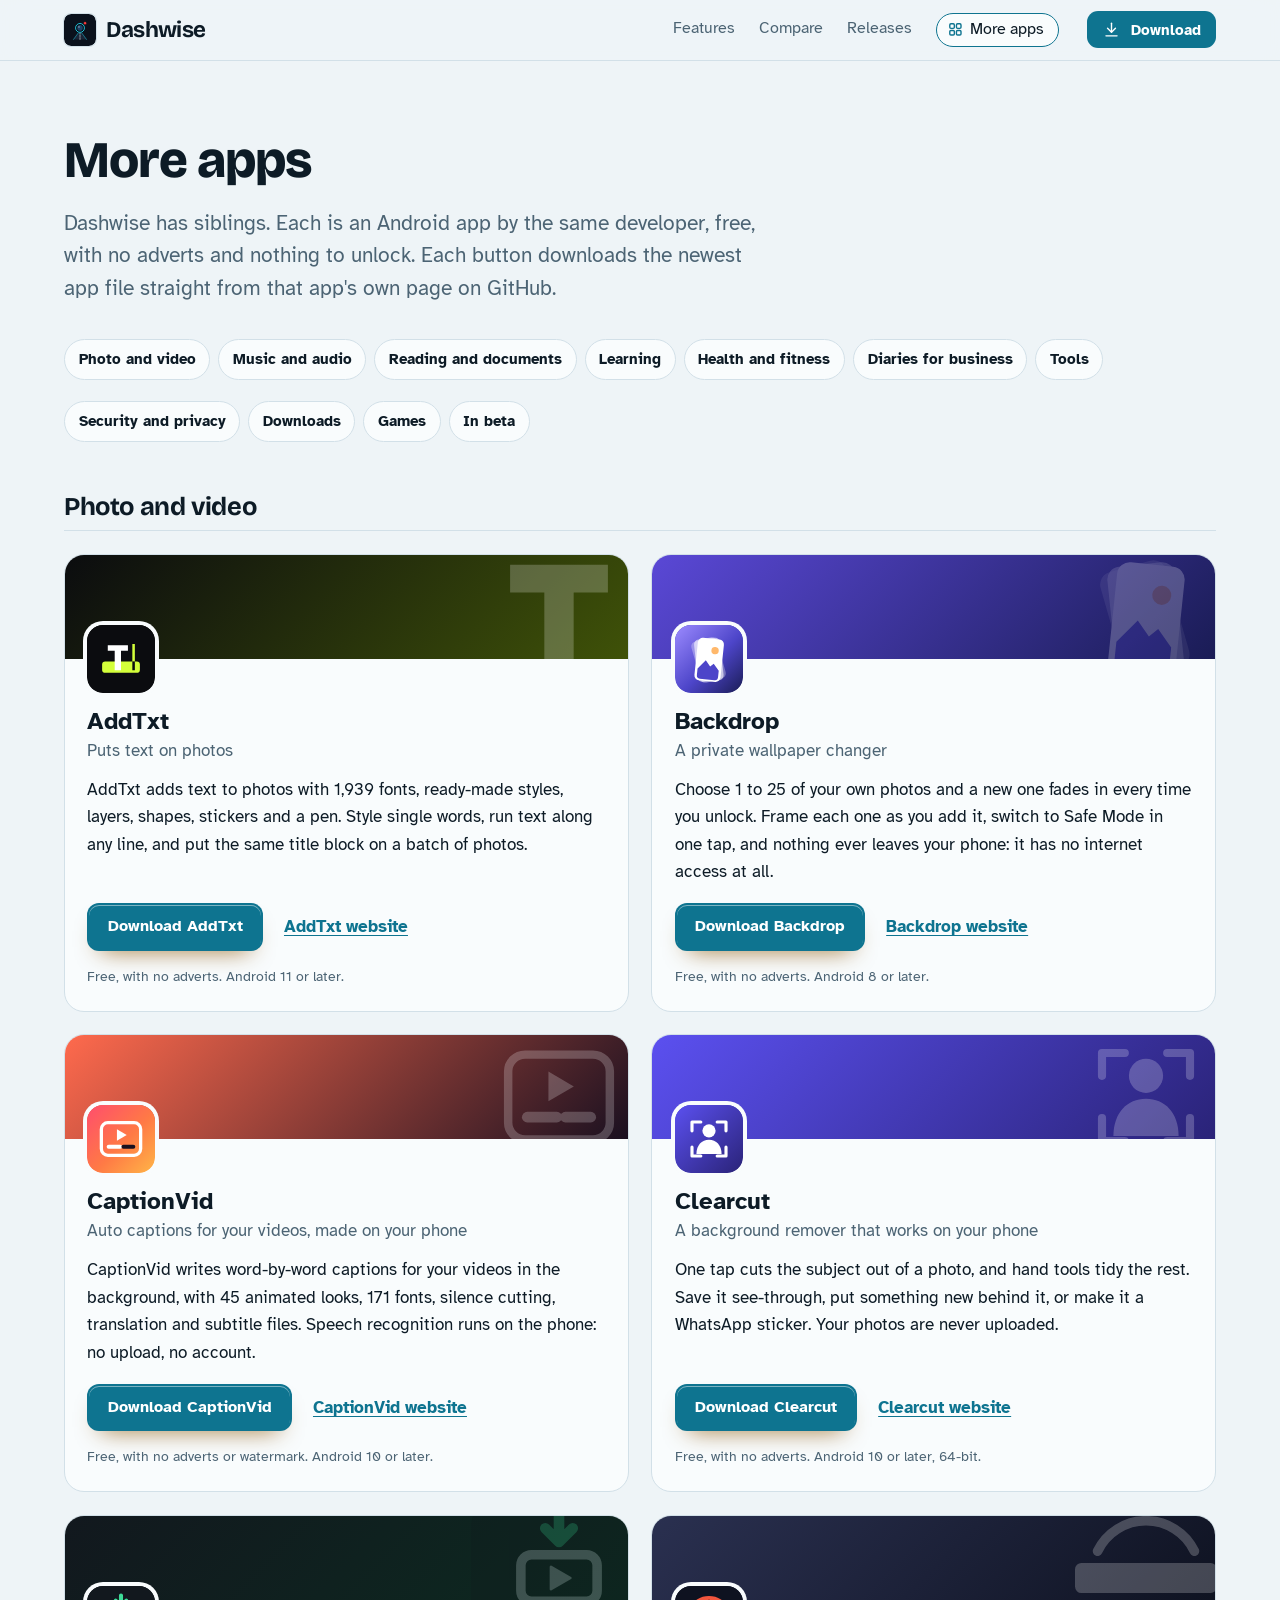
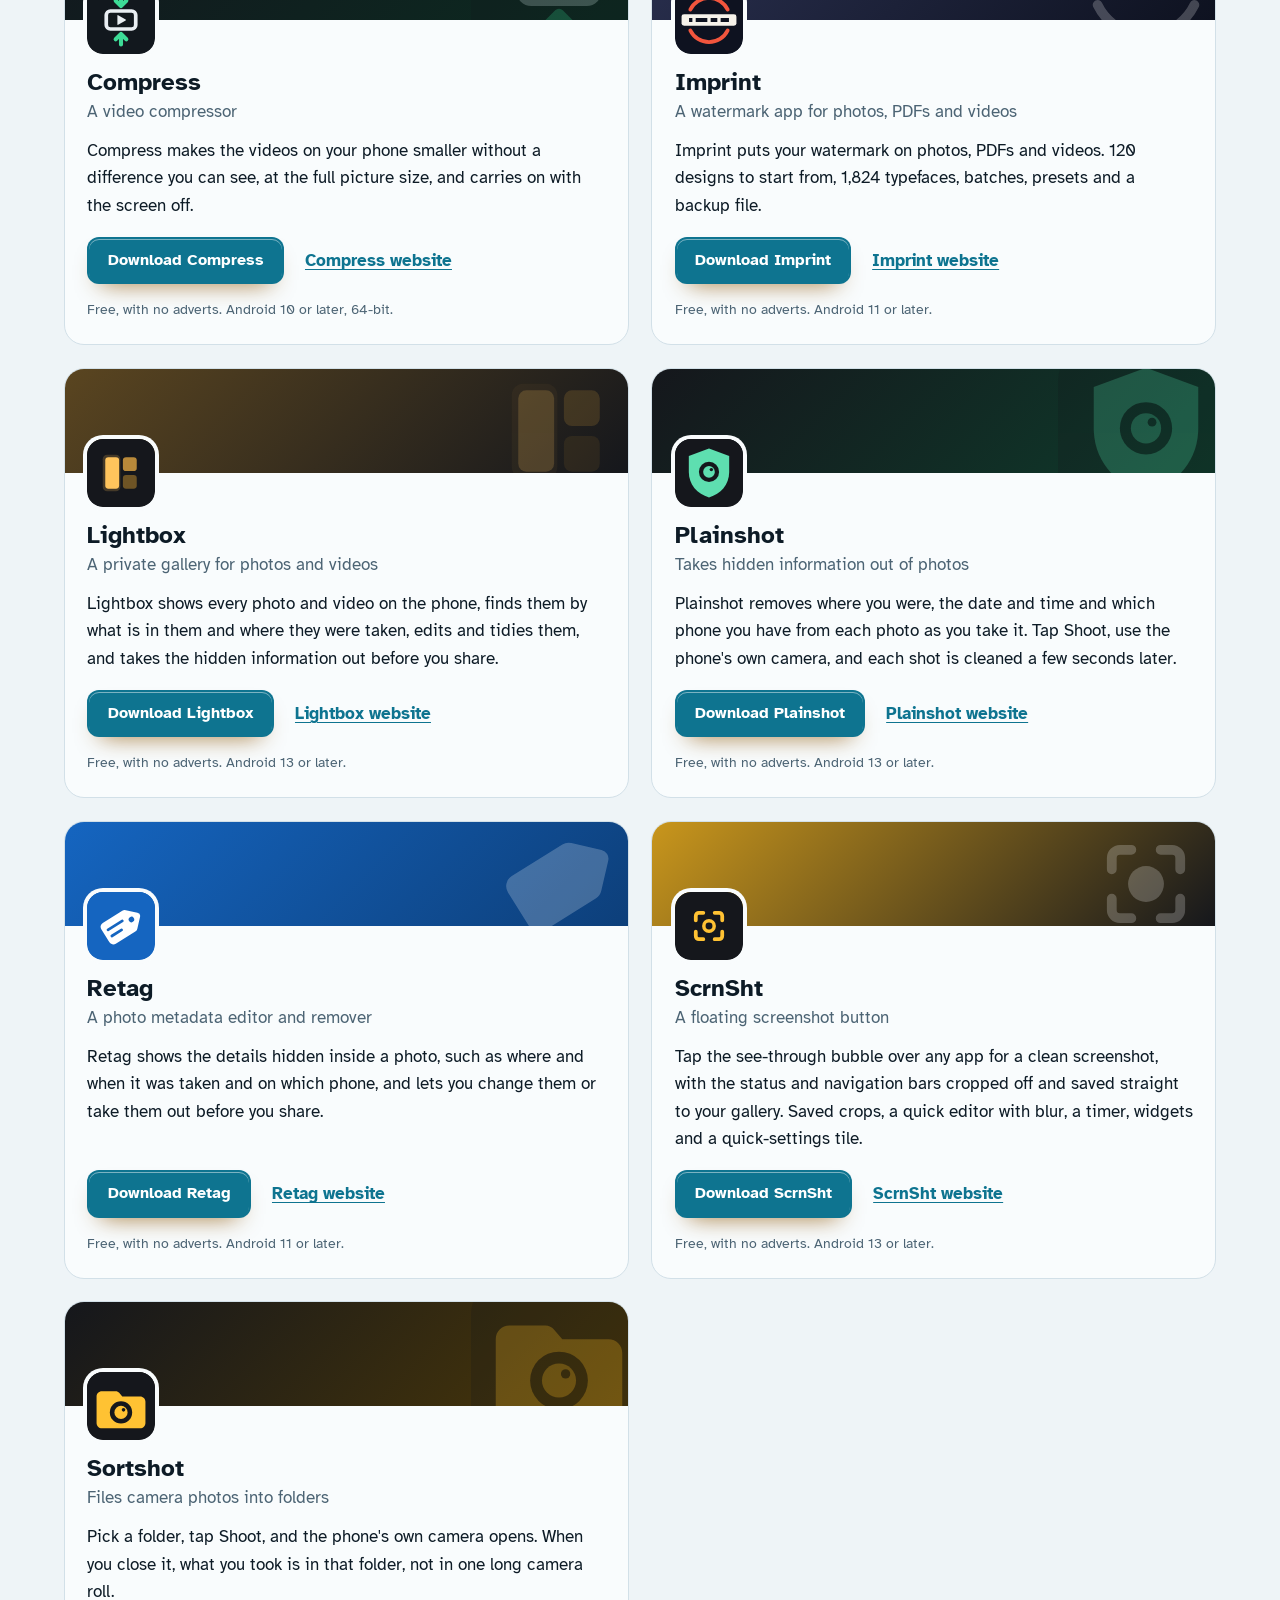
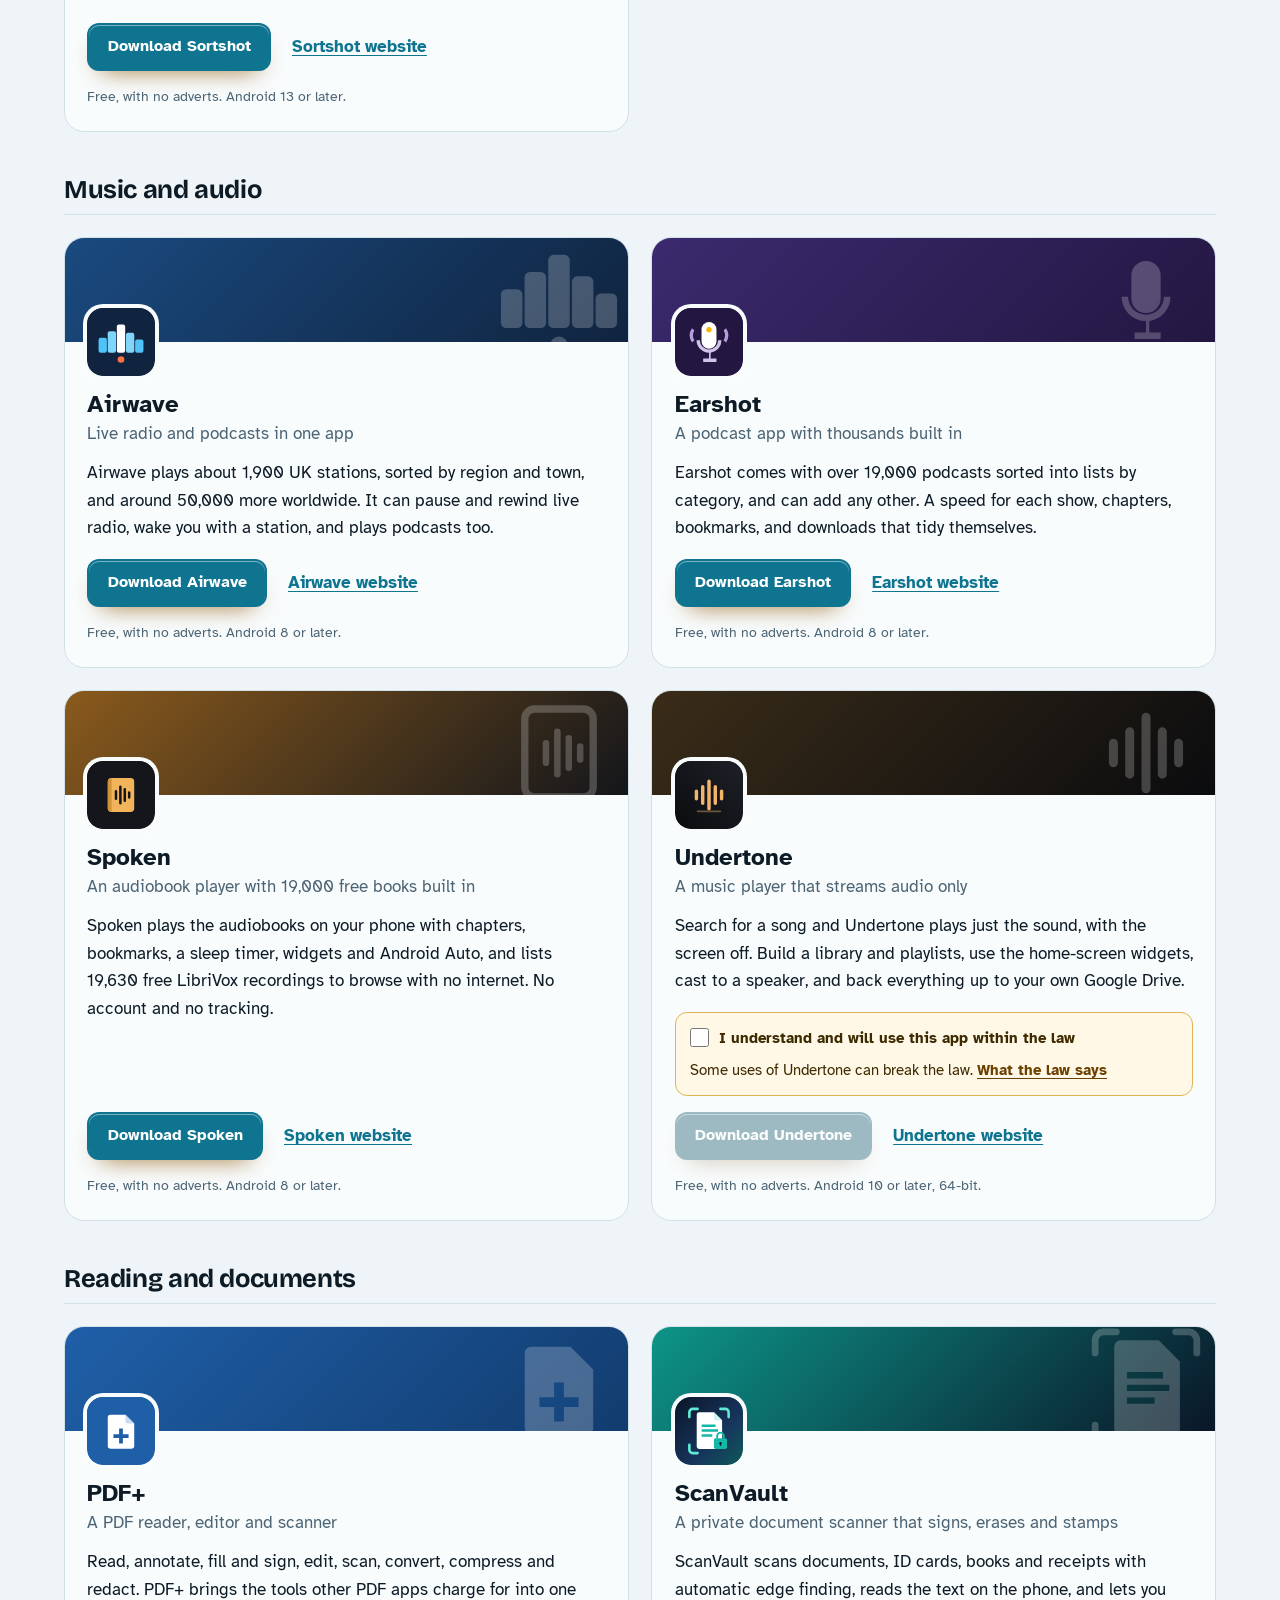
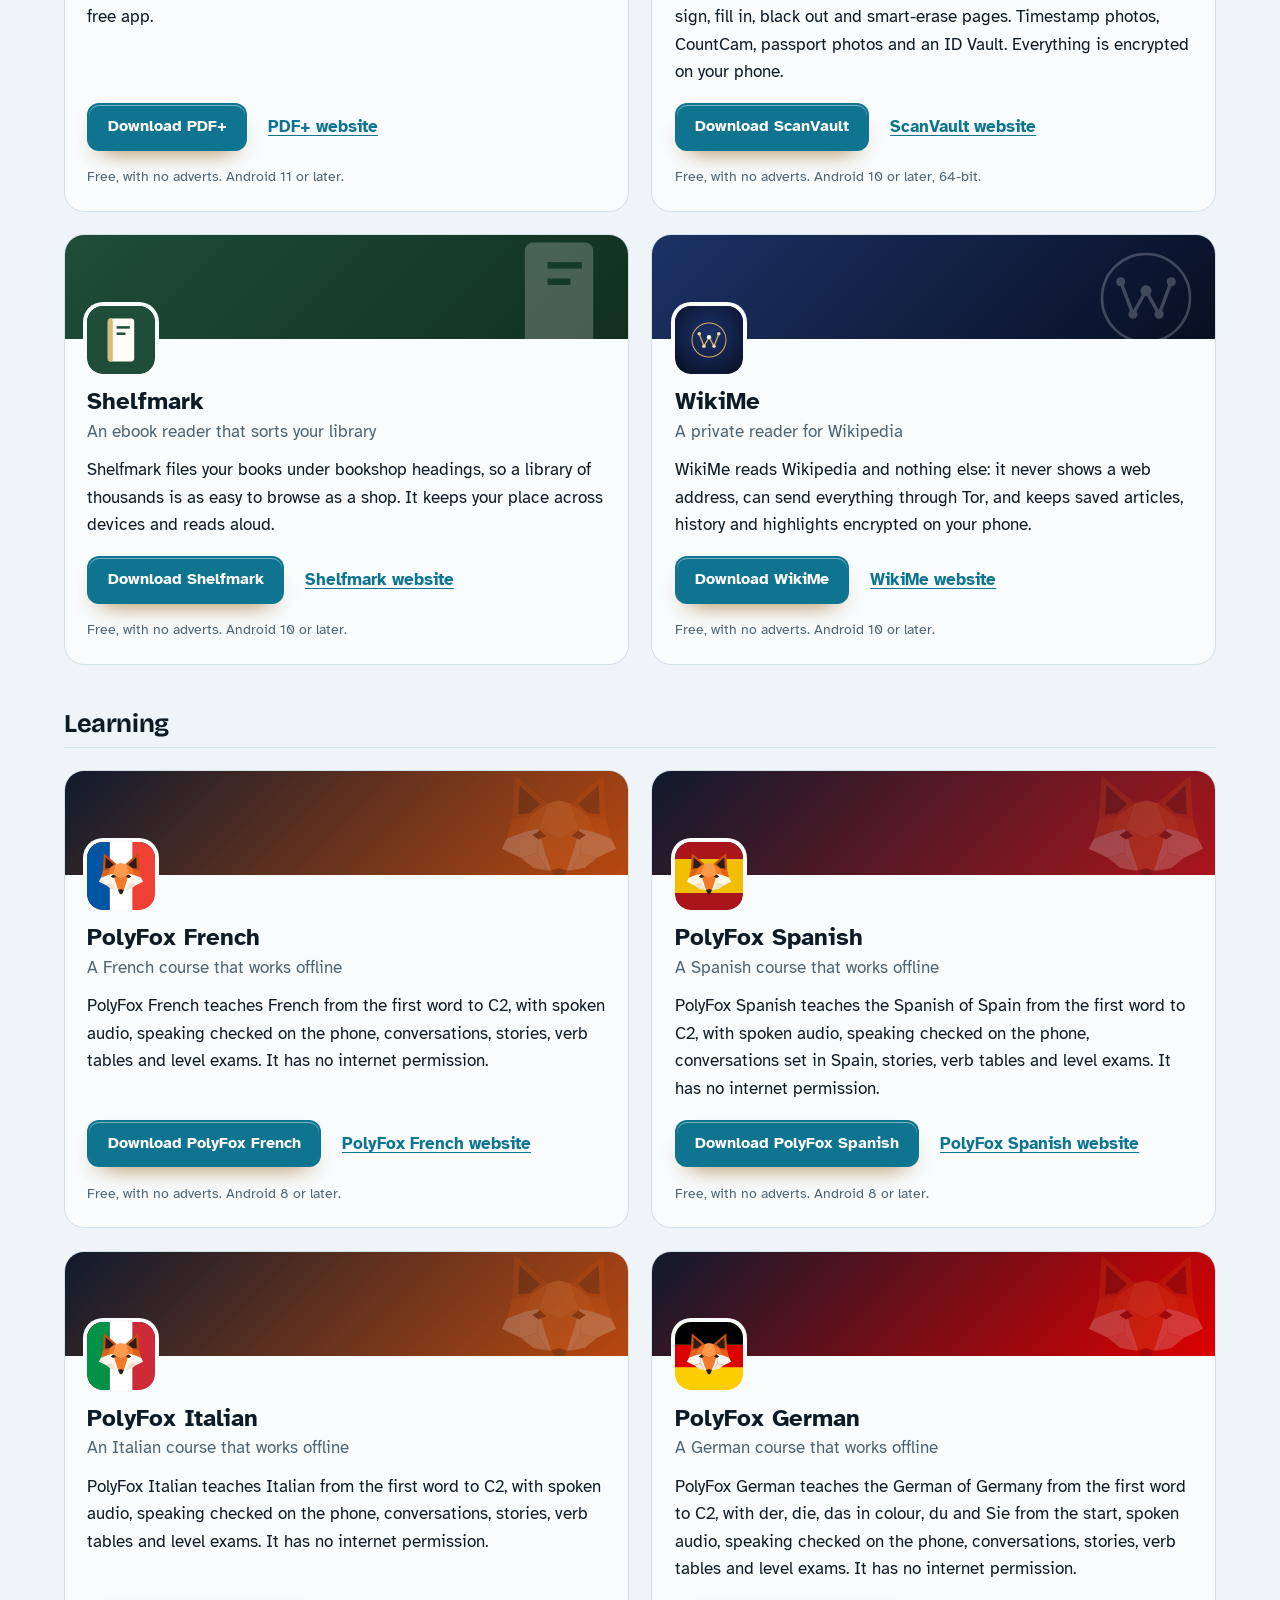
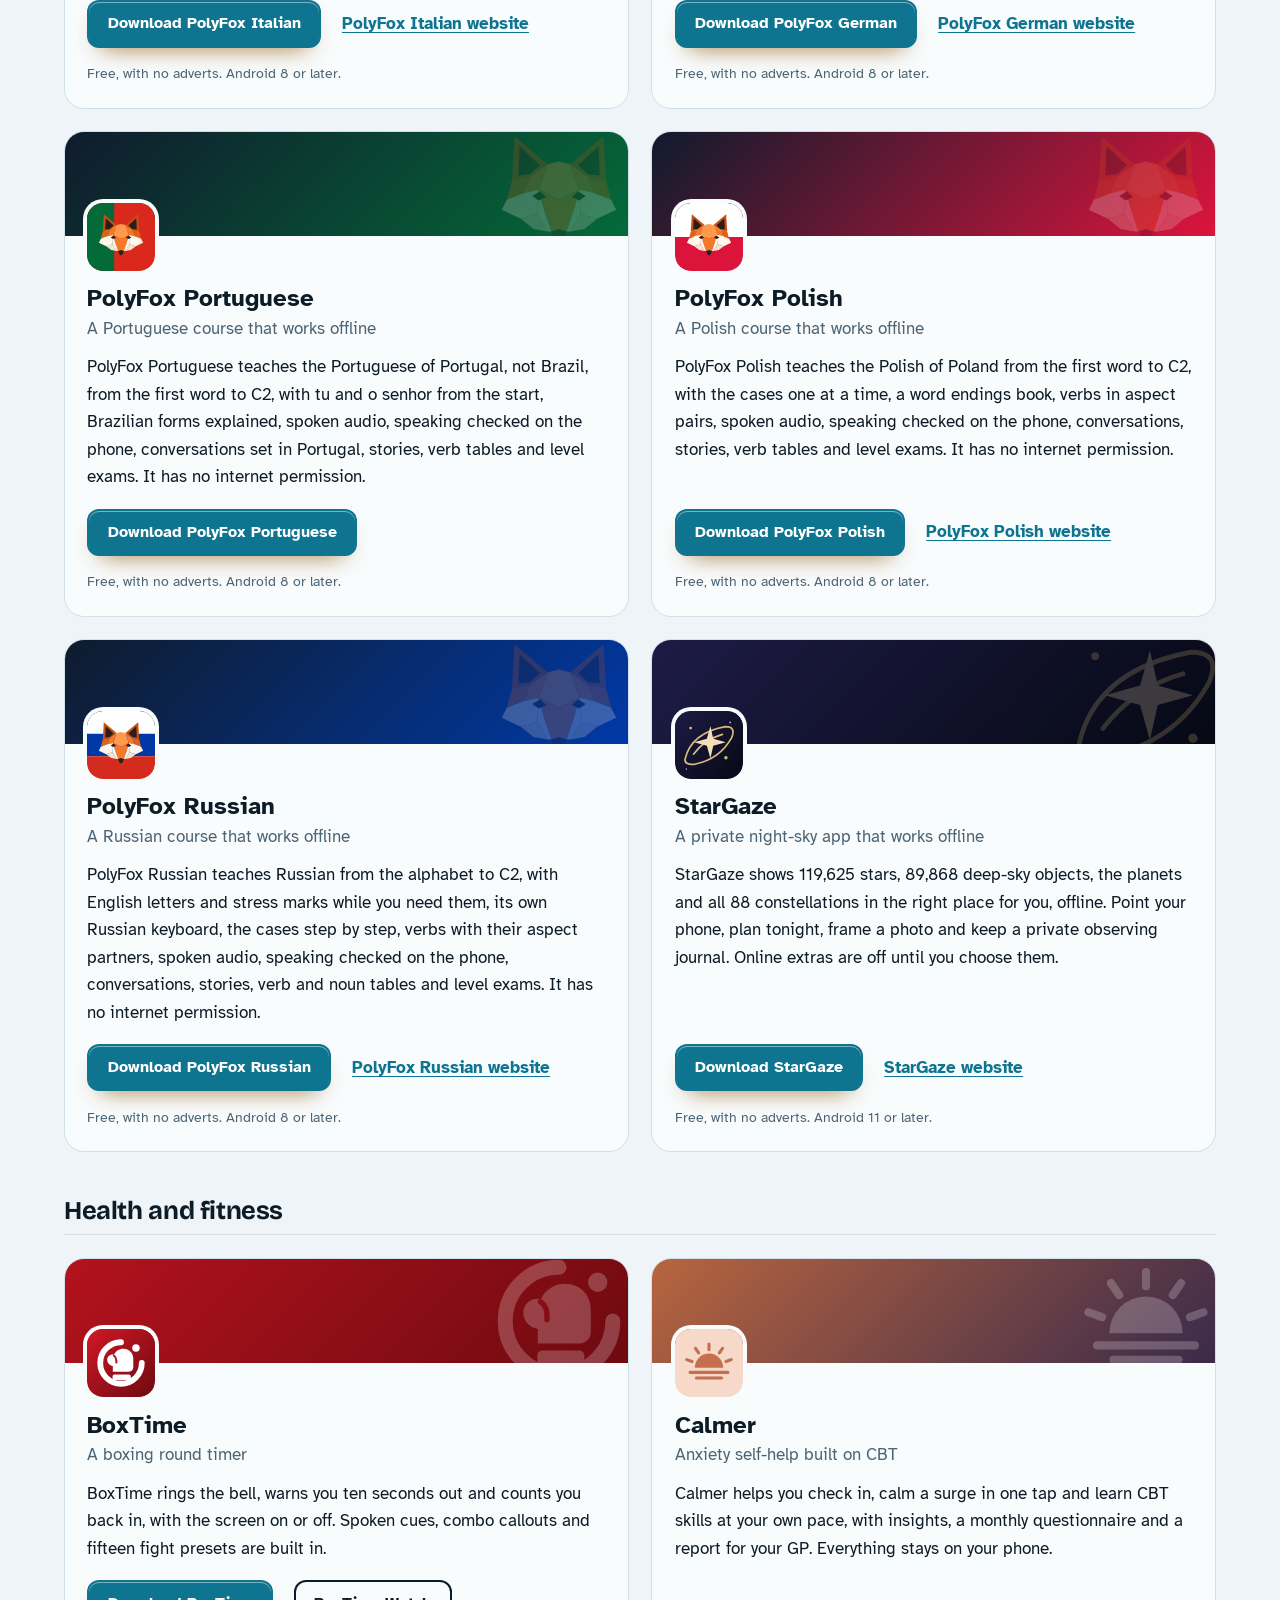
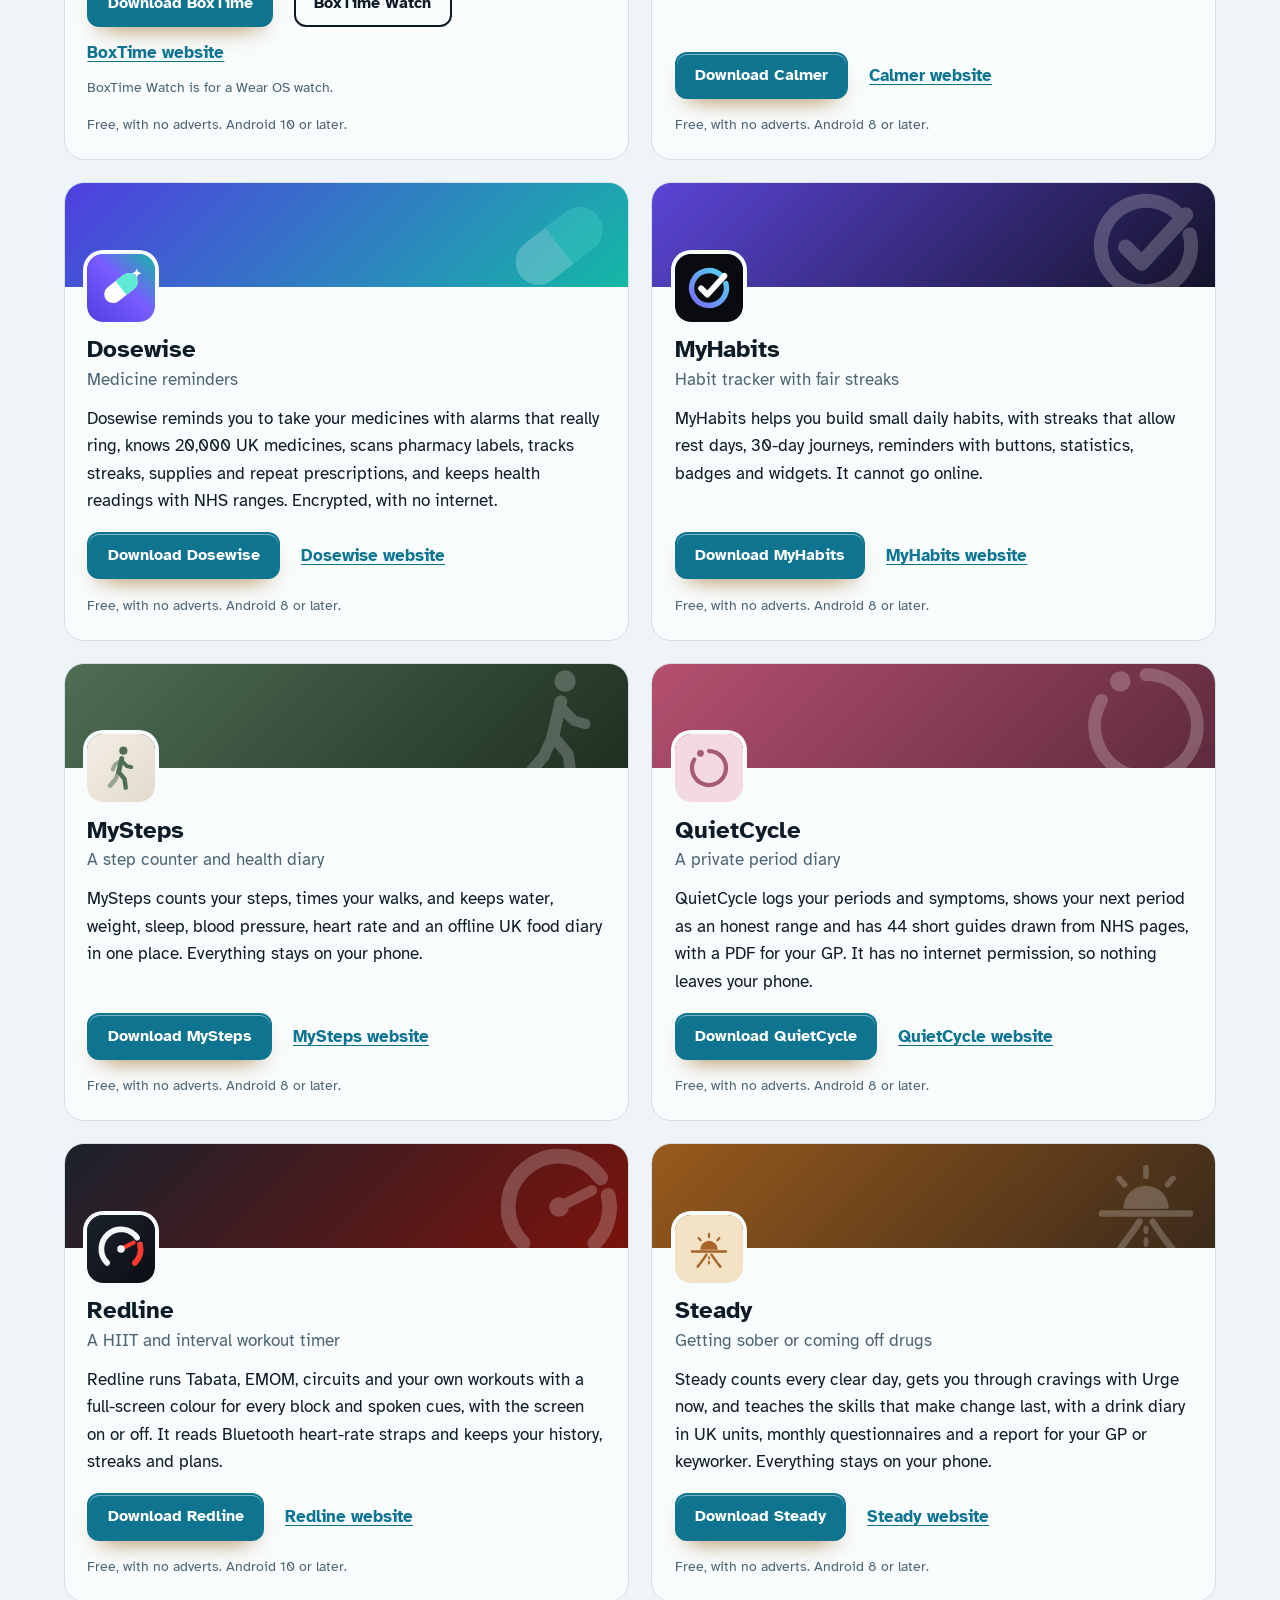
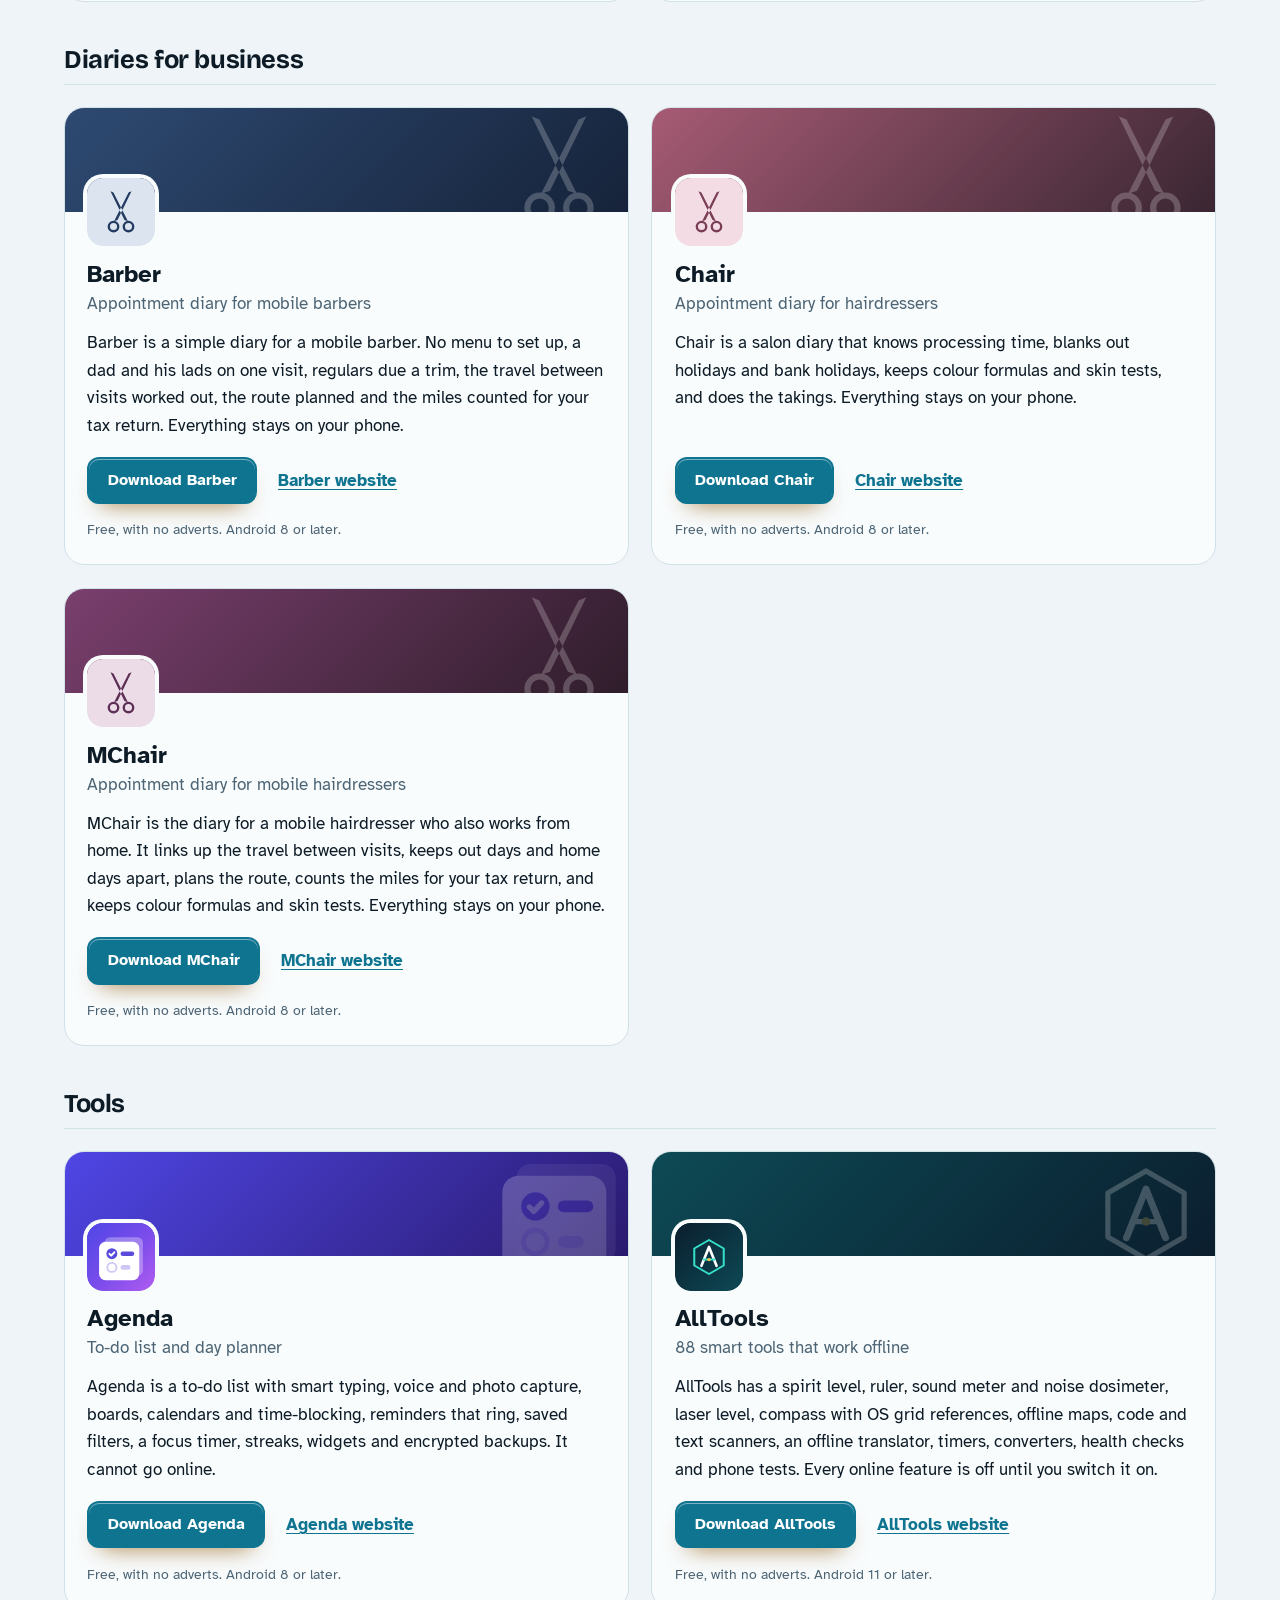
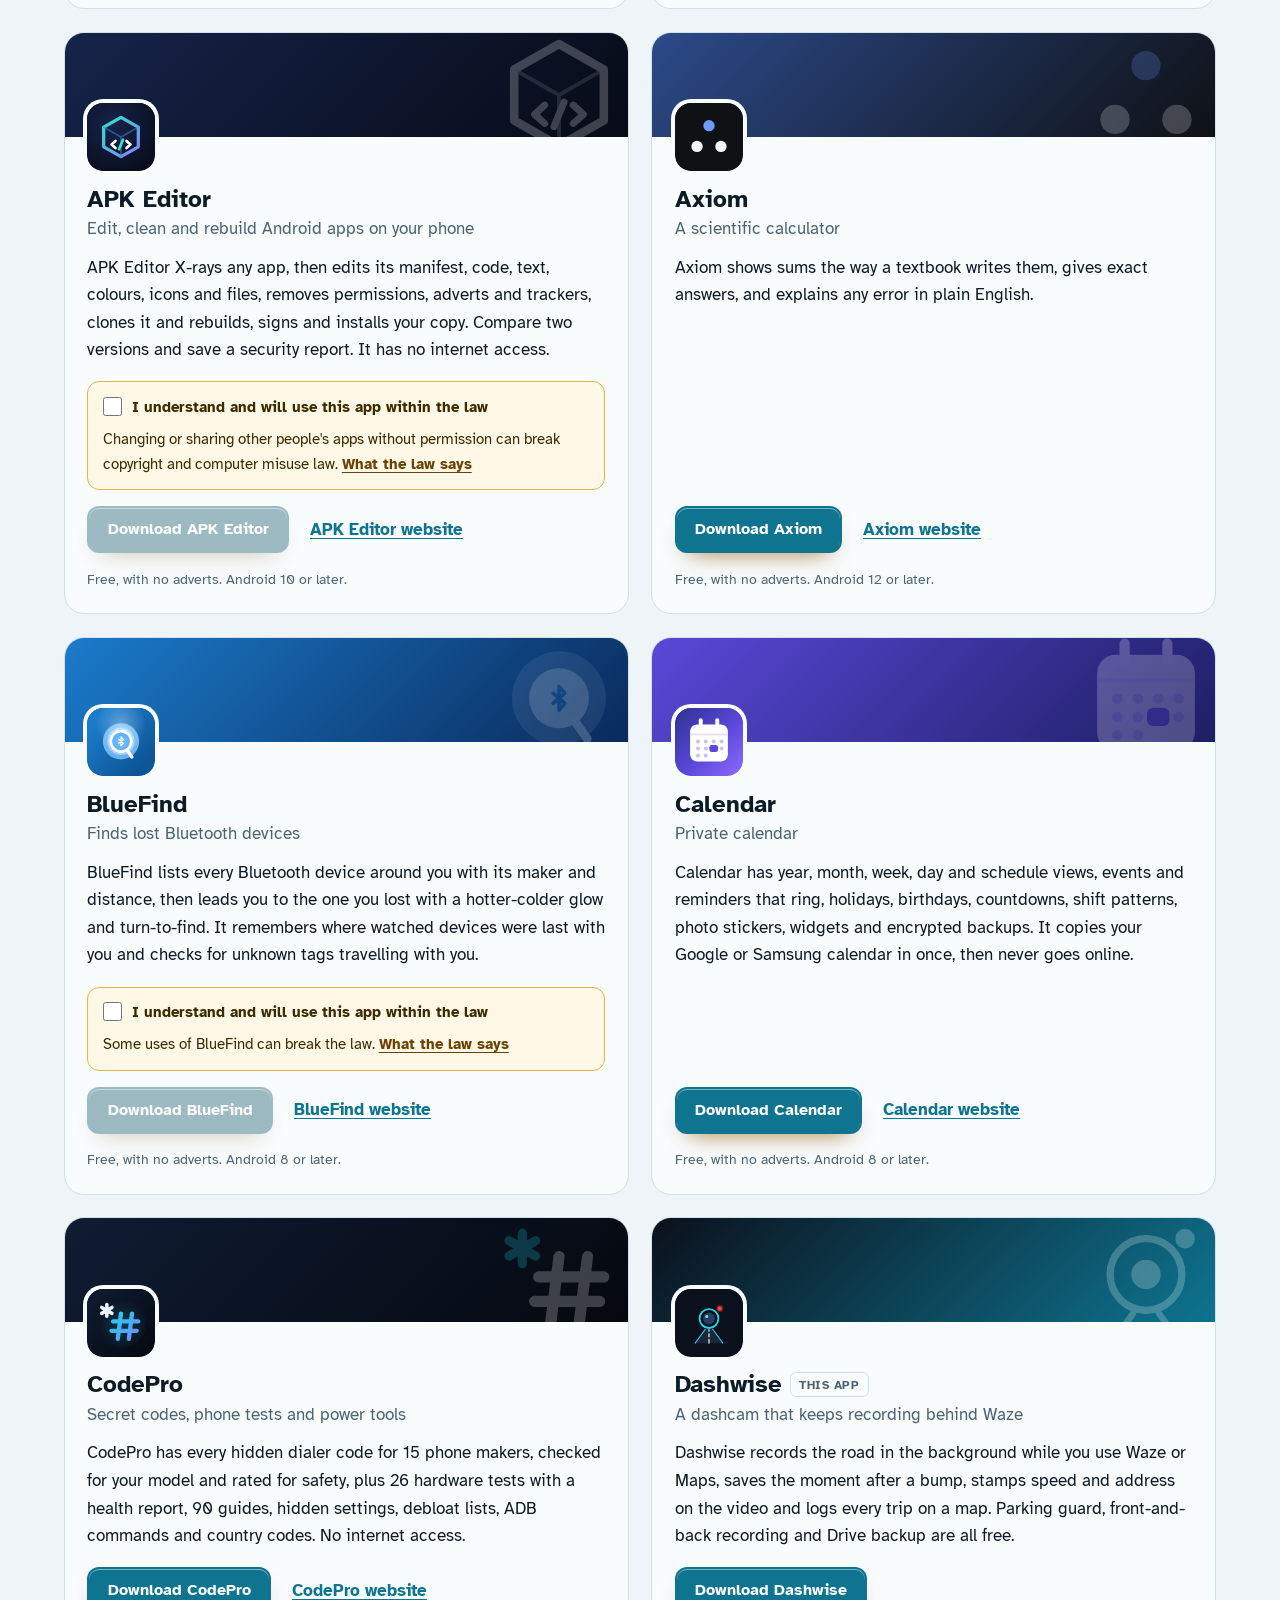
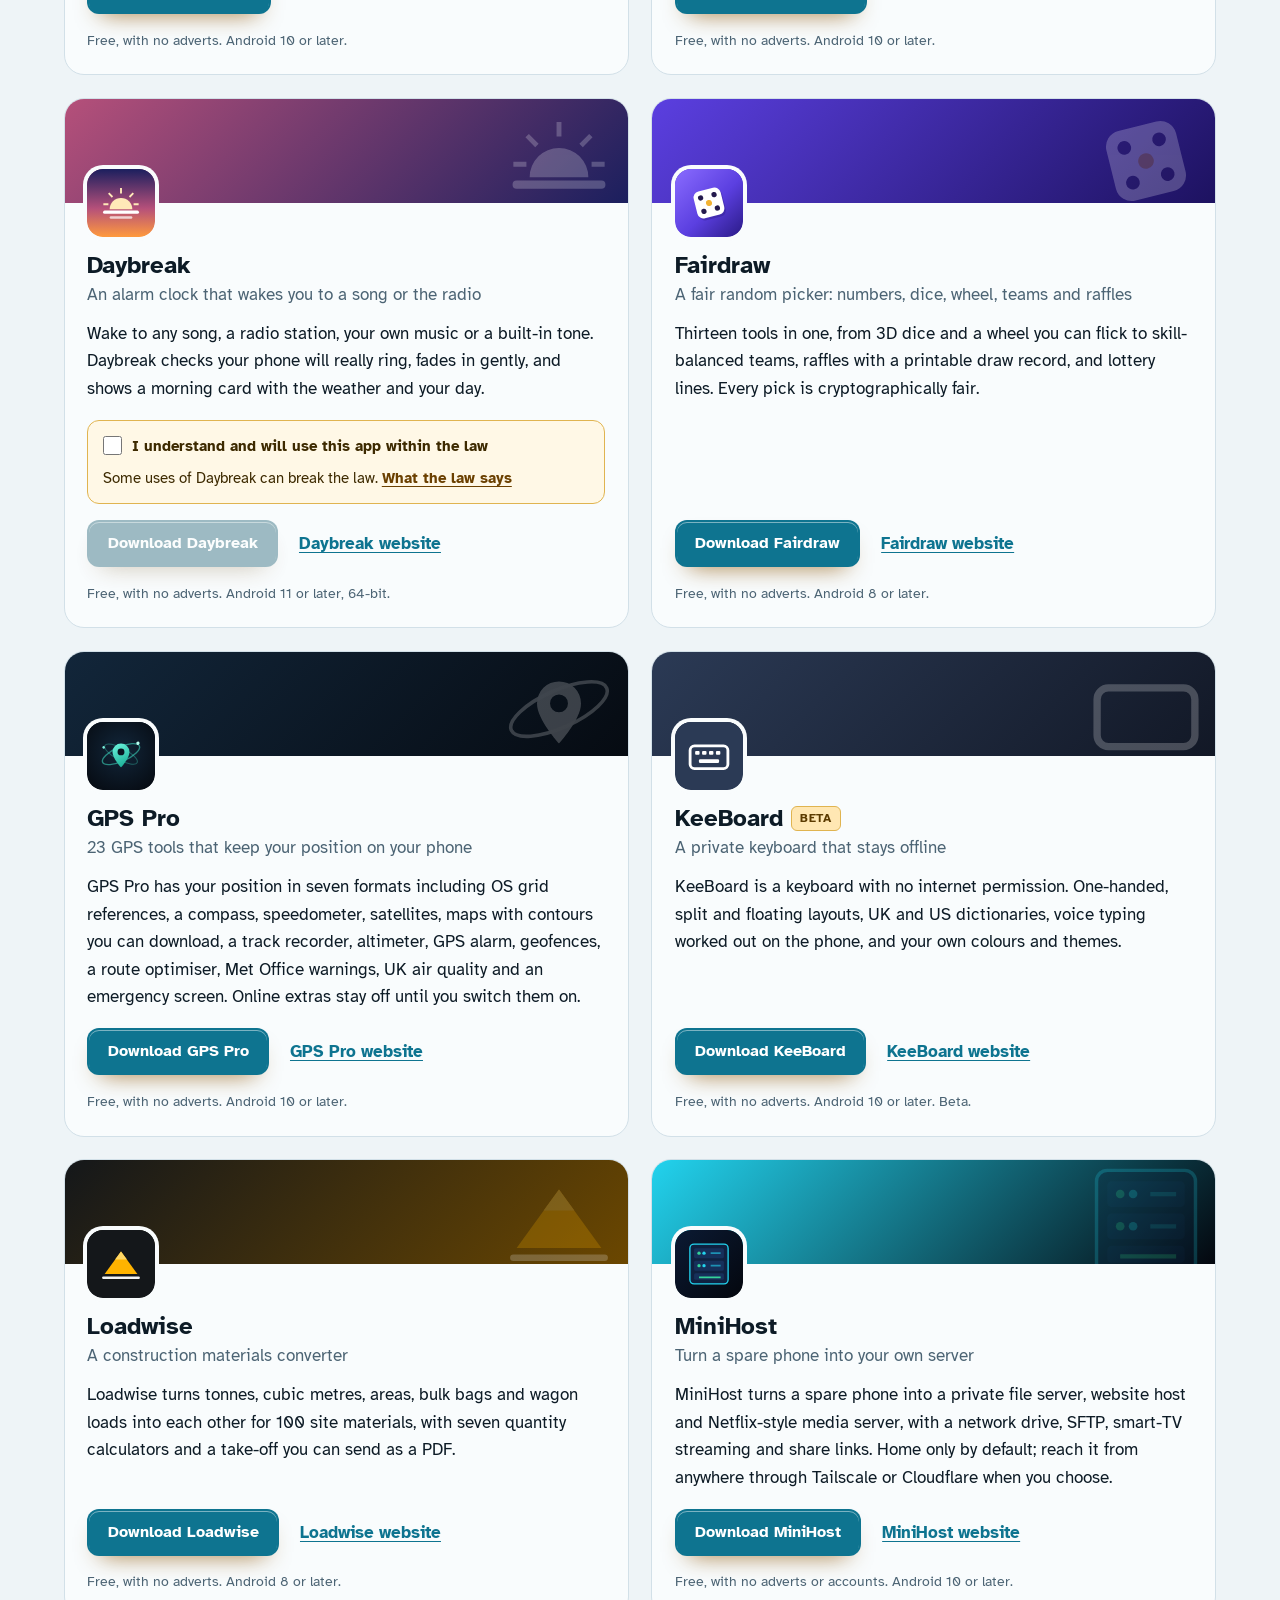
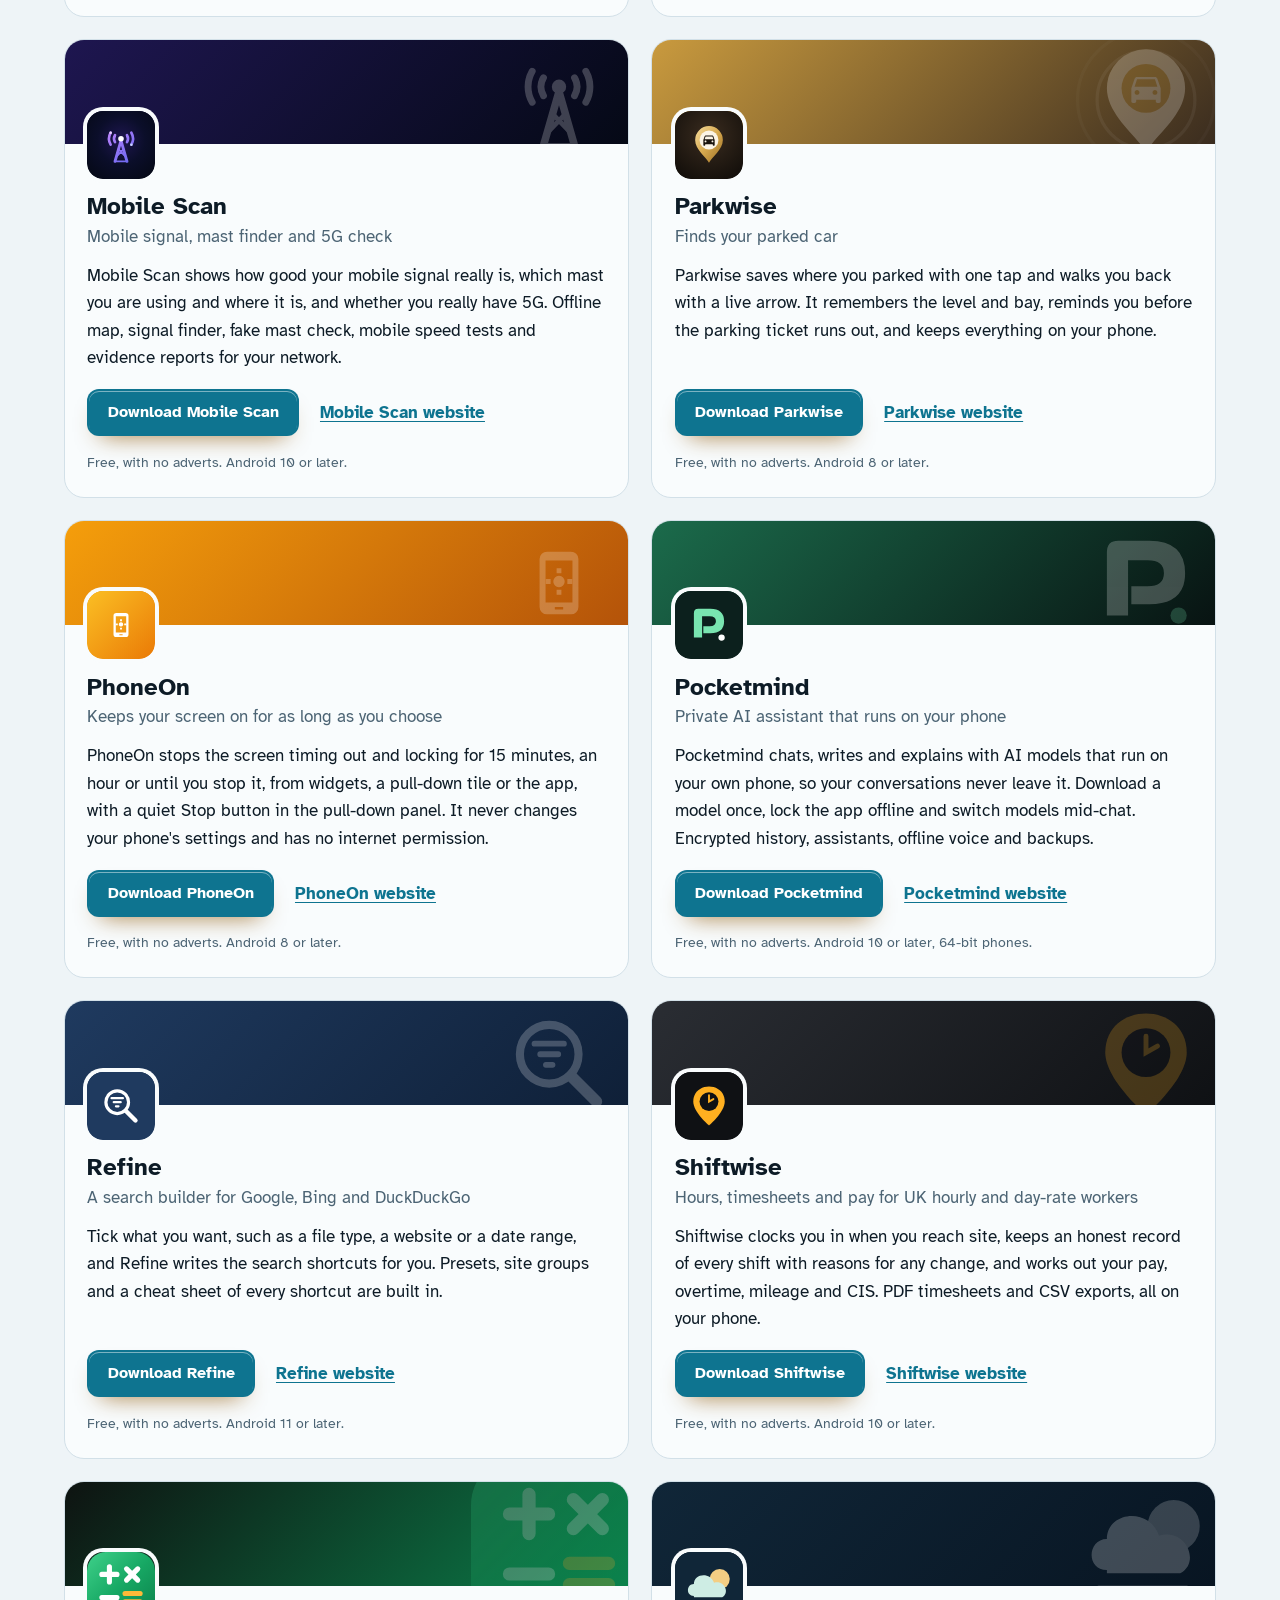
==== commit e88477c5: "More apps: add APK Editor" ====
--- a/more-apps.html
+++ b/more-apps.html
@@ -4,7 +4,7 @@
 <meta charset="utf-8">
 <meta name="viewport" content="width=device-width, initial-scale=1">
 <title>More free Android apps from the maker of Dashwise</title>
-<meta name="description" content="All 94 free Android apps from the maker of Dashwise, in one list by category, each with its download and a link to its website.">
+<meta name="description" content="All 95 free Android apps from the maker of Dashwise, in one list by category, each with its download and a link to its website.">
 <meta name="author" content="Jonathan Jackson">
 <link rel="canonical" href="https://customgpter.github.io/dashwise/more-apps.html">
 <meta name="theme-color" content="#eef4f7" media="(prefers-color-scheme: light)">
@@ -12,7 +12,7 @@
 <meta property="og:type" content="website">
 <meta property="og:site_name" content="Dashwise">
 <meta property="og:title" content="More free Android apps from the maker of Dashwise">
-<meta property="og:description" content="All 94 free Android apps from the maker of Dashwise, in one list by category, each with its download and a link to its website.">
+<meta property="og:description" content="All 95 free Android apps from the maker of Dashwise, in one list by category, each with its download and a link to its website.">
 <meta property="og:url" content="https://customgpter.github.io/dashwise/more-apps.html">
 <meta property="og:image" content="https://customgpter.github.io/dashwise/assets/og.png">
 <meta property="og:image:width" content="1200">
@@ -26,7 +26,7 @@
 <link rel="preload" href="./assets/fonts/atkinson-hyperlegible-latin-400-normal.woff2" as="font" type="font/woff2" crossorigin>
 <link rel="stylesheet" href="./assets/site.css?v=1">
 <link rel="stylesheet" href="./assets/house.css?v=1">
-<script type="application/ld+json">{"@context":"https://schema.org","@type":"ItemList","name":"Apps from the maker of Dashwise","url":"https://customgpter.github.io/dashwise/more-apps.html","itemListElement":[{"@type":"ListItem","position":1,"name":"AddTxt","url":"https://customgpter.github.io/addtxt/"},{"@type":"ListItem","position":2,"name":"Backdrop","url":"https://customgpter.github.io/backdrop/"},{"@type":"ListItem","position":3,"name":"CaptionVid","url":"https://customgpter.github.io/captionvid/"},{"@type":"ListItem","position":4,"name":"Clearcut","url":"https://customgpter.github.io/clearcut/"},{"@type":"ListItem","position":5,"name":"Compress","url":"https://customgpter.github.io/compress/"},{"@type":"ListItem","position":6,"name":"Imprint","url":"https://customgpter.github.io/imprint/"},{"@type":"ListItem","position":7,"name":"Lightbox","url":"https://customgpter.github.io/lightbox/"},{"@type":"ListItem","position":8,"name":"Plainshot","url":"https://customgpter.github.io/plainshot/"},{"@type":"ListItem","position":9,"name":"Retag","url":"https://customgpter.github.io/retag/"},{"@type":"ListItem","position":10,"name":"ScrnSht","url":"https://customgpter.github.io/scrnsht/"},{"@type":"ListItem","position":11,"name":"Sortshot","url":"https://customgpter.github.io/sortshot/"},{"@type":"ListItem","position":12,"name":"Airwave","url":"https://customgpter.github.io/airwave/"},{"@type":"ListItem","position":13,"name":"Earshot","url":"https://customgpter.github.io/earshot/"},{"@type":"ListItem","position":14,"name":"Spoken","url":"https://customgpter.github.io/spoken/"},{"@type":"ListItem","position":15,"name":"Undertone","url":"https://customgpter.github.io/undertone/"},{"@type":"ListItem","position":16,"name":"PDF+","url":"https://customgpter.github.io/pdfplus/"},{"@type":"ListItem","position":17,"name":"ScanVault","url":"https://customgpter.github.io/scanvault/"},{"@type":"ListItem","position":18,"name":"Shelfmark","url":"https://customgpter.github.io/shelfmark/"},{"@type":"ListItem","position":19,"name":"WikiMe","url":"https://customgpter.github.io/wikime/"},{"@type":"ListItem","position":20,"name":"PolyFox French","url":"https://customgpter.github.io/polyfox/"},{"@type":"ListItem","position":21,"name":"PolyFox German","url":"https://customgpter.github.io/polyfox-german/"},{"@type":"ListItem","position":22,"name":"PolyFox Polish","url":"https://customgpter.github.io/polyfox-polish/"},{"@type":"ListItem","position":23,"name":"PolyFox Russian","url":"https://customgpter.github.io/polyfox-russian/"},{"@type":"ListItem","position":24,"name":"StarGaze","url":"https://customgpter.github.io/stargaze/"},{"@type":"ListItem","position":25,"name":"BoxTime","url":"https://customgpter.github.io/boxtime/"},{"@type":"ListItem","position":26,"name":"Calmer","url":"https://customgpter.github.io/calmer/"},{"@type":"ListItem","position":27,"name":"Dosewise","url":"https://customgpter.github.io/dosewise/"},{"@type":"ListItem","position":28,"name":"MyHabits","url":"https://customgpter.github.io/myhabits/"},{"@type":"ListItem","position":29,"name":"MySteps","url":"https://customgpter.github.io/mysteps/"},{"@type":"ListItem","position":30,"name":"QuietCycle","url":"https://customgpter.github.io/quietcycle/"},{"@type":"ListItem","position":31,"name":"Redline","url":"https://customgpter.github.io/redline/"},{"@type":"ListItem","position":32,"name":"Steady","url":"https://customgpter.github.io/steady/"},{"@type":"ListItem","position":33,"name":"Barber","url":"https://customgpter.github.io/barber/"},{"@type":"ListItem","position":34,"name":"Chair","url":"https://customgpter.github.io/chair/"},{"@type":"ListItem","position":35,"name":"MChair","url":"https://customgpter.github.io/mchair/"},{"@type":"ListItem","position":36,"name":"Agenda","url":"https://customgpter.github.io/agenda/"},{"@type":"ListItem","position":37,"name":"AllTools","url":"https://customgpter.github.io/alltools/"},{"@type":"ListItem","position":38,"name":"Axiom","url":"https://customgpter.github.io/axiom/"},{"@type":"ListItem","position":39,"name":"BlueFind","url":"https://customgpter.github.io/bluefind/"},{"@type":"ListItem","position":40,"name":"Calendar","url":"https://customgpter.github.io/calendar/"},{"@type":"ListItem","position":41,"name":"CodePro","url":"https://customgpter.github.io/codepro/"},{"@type":"ListItem","position":42,"name":"Dashwise","url":"https://customgpter.github.io/dashwise/"},{"@type":"ListItem","position":43,"name":"Daybreak","url":"https://customgpter.github.io/daybreak/"},{"@type":"ListItem","position":44,"name":"Fairdraw","url":"https://customgpter.github.io/fairdraw/"},{"@type":"ListItem","position":45,"name":"GPS Pro","url":"https://customgpter.github.io/gpspro/"},{"@type":"ListItem","position":46,"name":"KeeBoard","url":"https://customgpter.github.io/keeboard/"},{"@type":"ListItem","position":47,"name":"Loadwise","url":"https://customgpter.github.io/loadwise/"},{"@type":"ListItem","position":48,"name":"MiniHost","url":"https://customgpter.github.io/minihost/"},{"@type":"ListItem","position":49,"name":"Mobile Scan","url":"https://customgpter.github.io/mobilescan/"},{"@type":"ListItem","position":50,"name":"Parkwise","url":"https://customgpter.github.io/parkwise/"},{"@type":"ListItem","position":51,"name":"Pocketmind","url":"https://customgpter.github.io/pocketmind/"},{"@type":"ListItem","position":52,"name":"Refine","url":"https://customgpter.github.io/refine/"},{"@type":"ListItem","position":53,"name":"Shiftwise","url":"https://customgpter.github.io/shiftwise/"},{"@type":"ListItem","position":54,"name":"SimpleCalc","url":"https://customgpter.github.io/simplecalc/"},{"@type":"ListItem","position":55,"name":"Skyline","url":"https://customgpter.github.io/skyline/"},{"@type":"ListItem","position":56,"name":"Slipway","url":"https://customgpter.github.io/slipway/"},{"@type":"ListItem","position":57,"name":"Tagger","url":"https://customgpter.github.io/tagger/"},{"@type":"ListItem","position":58,"name":"TotalClean","url":"https://customgpter.github.io/totalclean/"},{"@type":"ListItem","position":59,"name":"TVLink","url":"https://customgpter.github.io/tvlink/"},{"@type":"ListItem","position":60,"name":"Unbox","url":"https://customgpter.github.io/unbox/"},{"@type":"ListItem","position":61,"name":"WhatsKeep","url":"https://customgpter.github.io/whatskeep/"},{"@type":"ListItem","position":62,"name":"WiFi Scan","url":"https://customgpter.github.io/wifiscan/"},{"@type":"ListItem","position":63,"name":"Auditly","url":"https://customgpter.github.io/auditly/"},{"@type":"ListItem","position":64,"name":"Backchannel","url":"https://customgpter.github.io/backchannel/"},{"@type":"ListItem","position":65,"name":"ENotes","url":"https://customgpter.github.io/enotes/"},{"@type":"ListItem","position":66,"name":"FindMe","url":"https://customgpter.github.io/findme/"},{"@type":"ListItem","position":67,"name":"iLock","url":"https://customgpter.github.io/ilock/"},{"@type":"ListItem","position":68,"name":"ImSafe","url":"https://customgpter.github.io/imsafe/"},{"@type":"ListItem","position":69,"name":"IShred","url":"https://customgpter.github.io/ishred/"},{"@type":"ListItem","position":70,"name":"LockBox","url":"https://customgpter.github.io/lockbox/"},{"@type":"ListItem","position":71,"name":"PassVault","url":"https://customgpter.github.io/passvault/"},{"@type":"ListItem","position":72,"name":"SpyFind","url":"https://customgpter.github.io/spyfind/"},{"@type":"ListItem","position":73,"name":"TextWipe","url":"https://customgpter.github.io/textwipe/"},{"@type":"ListItem","position":74,"name":"Tracewire","url":"https://customgpter.github.io/tracewire/"},{"@type":"ListItem","position":75,"name":"Vigil","url":"https://customgpter.github.io/vigil/"},{"@type":"ListItem","position":76,"name":"Grab","url":"https://customgpter.github.io/grab/"},{"@type":"ListItem","position":77,"name":"Swarm","url":"https://customgpter.github.io/swarm/"},{"@type":"ListItem","position":78,"name":"Plane Games","url":"https://customgpter.github.io/plane-games/"},{"@type":"ListItem","position":79,"name":"Ninefold","url":"https://customgpter.github.io/ninefold/"},{"@type":"ListItem","position":80,"name":"Cubewise","url":"https://customgpter.github.io/cubewise/"},{"@type":"ListItem","position":81,"name":"Tilewise","url":"https://customgpter.github.io/tilewise/"},{"@type":"ListItem","position":82,"name":"Letterwise","url":"https://customgpter.github.io/letterwise/"},{"@type":"ListItem","position":83,"name":"Kingside","url":"https://customgpter.github.io/kingside/"},{"@type":"ListItem","position":84,"name":"Deckhand","url":"https://customgpter.github.io/deckhand/"},{"@type":"ListItem","position":85,"name":"SNESForge","url":"https://customgpter.github.io/snesforge/"},{"@type":"ListItem","position":86,"name":"Fame Boy","url":"https://customgpter.github.io/fameboy/"},{"@type":"ListItem","position":87,"name":"PSPPro","url":"https://customgpter.github.io/psppro/"},{"@type":"ListItem","position":88,"name":"MegaGen","url":"https://customgpter.github.io/megagen/"},{"@type":"ListItem","position":89,"name":"QVR","url":"https://customgpter.github.io/qvr/"},{"@type":"ListItem","position":90,"name":"QVR Watch","url":"https://customgpter.github.io/qvr-watch/"},{"@type":"ListItem","position":91,"name":"QVRLite","url":"https://customgpter.github.io/qvrlite/"},{"@type":"ListItem","position":92,"name":"Onionz","url":"https://customgpter.github.io/onionz/"},{"@type":"ListItem","position":93,"name":"OnionzWeb","url":"https://customgpter.github.io/onionzweb/"}]}</script>
+<script type="application/ld+json">{"@context":"https://schema.org","@type":"ItemList","name":"Apps from the maker of Dashwise","url":"https://customgpter.github.io/dashwise/more-apps.html","itemListElement":[{"@type":"ListItem","position":1,"name":"AddTxt","url":"https://customgpter.github.io/addtxt/"},{"@type":"ListItem","position":2,"name":"Backdrop","url":"https://customgpter.github.io/backdrop/"},{"@type":"ListItem","position":3,"name":"CaptionVid","url":"https://customgpter.github.io/captionvid/"},{"@type":"ListItem","position":4,"name":"Clearcut","url":"https://customgpter.github.io/clearcut/"},{"@type":"ListItem","position":5,"name":"Compress","url":"https://customgpter.github.io/compress/"},{"@type":"ListItem","position":6,"name":"Imprint","url":"https://customgpter.github.io/imprint/"},{"@type":"ListItem","position":7,"name":"Lightbox","url":"https://customgpter.github.io/lightbox/"},{"@type":"ListItem","position":8,"name":"Plainshot","url":"https://customgpter.github.io/plainshot/"},{"@type":"ListItem","position":9,"name":"Retag","url":"https://customgpter.github.io/retag/"},{"@type":"ListItem","position":10,"name":"ScrnSht","url":"https://customgpter.github.io/scrnsht/"},{"@type":"ListItem","position":11,"name":"Sortshot","url":"https://customgpter.github.io/sortshot/"},{"@type":"ListItem","position":12,"name":"Airwave","url":"https://customgpter.github.io/airwave/"},{"@type":"ListItem","position":13,"name":"Earshot","url":"https://customgpter.github.io/earshot/"},{"@type":"ListItem","position":14,"name":"Spoken","url":"https://customgpter.github.io/spoken/"},{"@type":"ListItem","position":15,"name":"Undertone","url":"https://customgpter.github.io/undertone/"},{"@type":"ListItem","position":16,"name":"PDF+","url":"https://customgpter.github.io/pdfplus/"},{"@type":"ListItem","position":17,"name":"ScanVault","url":"https://customgpter.github.io/scanvault/"},{"@type":"ListItem","position":18,"name":"Shelfmark","url":"https://customgpter.github.io/shelfmark/"},{"@type":"ListItem","position":19,"name":"WikiMe","url":"https://customgpter.github.io/wikime/"},{"@type":"ListItem","position":20,"name":"PolyFox French","url":"https://customgpter.github.io/polyfox/"},{"@type":"ListItem","position":21,"name":"PolyFox German","url":"https://customgpter.github.io/polyfox-german/"},{"@type":"ListItem","position":22,"name":"PolyFox Polish","url":"https://customgpter.github.io/polyfox-polish/"},{"@type":"ListItem","position":23,"name":"PolyFox Russian","url":"https://customgpter.github.io/polyfox-russian/"},{"@type":"ListItem","position":24,"name":"StarGaze","url":"https://customgpter.github.io/stargaze/"},{"@type":"ListItem","position":25,"name":"BoxTime","url":"https://customgpter.github.io/boxtime/"},{"@type":"ListItem","position":26,"name":"Calmer","url":"https://customgpter.github.io/calmer/"},{"@type":"ListItem","position":27,"name":"Dosewise","url":"https://customgpter.github.io/dosewise/"},{"@type":"ListItem","position":28,"name":"MyHabits","url":"https://customgpter.github.io/myhabits/"},{"@type":"ListItem","position":29,"name":"MySteps","url":"https://customgpter.github.io/mysteps/"},{"@type":"ListItem","position":30,"name":"QuietCycle","url":"https://customgpter.github.io/quietcycle/"},{"@type":"ListItem","position":31,"name":"Redline","url":"https://customgpter.github.io/redline/"},{"@type":"ListItem","position":32,"name":"Steady","url":"https://customgpter.github.io/steady/"},{"@type":"ListItem","position":33,"name":"Barber","url":"https://customgpter.github.io/barber/"},{"@type":"ListItem","position":34,"name":"Chair","url":"https://customgpter.github.io/chair/"},{"@type":"ListItem","position":35,"name":"MChair","url":"https://customgpter.github.io/mchair/"},{"@type":"ListItem","position":36,"name":"Agenda","url":"https://customgpter.github.io/agenda/"},{"@type":"ListItem","position":37,"name":"AllTools","url":"https://customgpter.github.io/alltools/"},{"@type":"ListItem","position":38,"name":"APK Editor","url":"https://customgpter.github.io/apkeditor/"},{"@type":"ListItem","position":39,"name":"Axiom","url":"https://customgpter.github.io/axiom/"},{"@type":"ListItem","position":40,"name":"BlueFind","url":"https://customgpter.github.io/bluefind/"},{"@type":"ListItem","position":41,"name":"Calendar","url":"https://customgpter.github.io/calendar/"},{"@type":"ListItem","position":42,"name":"CodePro","url":"https://customgpter.github.io/codepro/"},{"@type":"ListItem","position":43,"name":"Dashwise","url":"https://customgpter.github.io/dashwise/"},{"@type":"ListItem","position":44,"name":"Daybreak","url":"https://customgpter.github.io/daybreak/"},{"@type":"ListItem","position":45,"name":"Fairdraw","url":"https://customgpter.github.io/fairdraw/"},{"@type":"ListItem","position":46,"name":"GPS Pro","url":"https://customgpter.github.io/gpspro/"},{"@type":"ListItem","position":47,"name":"KeeBoard","url":"https://customgpter.github.io/keeboard/"},{"@type":"ListItem","position":48,"name":"Loadwise","url":"https://customgpter.github.io/loadwise/"},{"@type":"ListItem","position":49,"name":"MiniHost","url":"https://customgpter.github.io/minihost/"},{"@type":"ListItem","position":50,"name":"Mobile Scan","url":"https://customgpter.github.io/mobilescan/"},{"@type":"ListItem","position":51,"name":"Parkwise","url":"https://customgpter.github.io/parkwise/"},{"@type":"ListItem","position":52,"name":"Pocketmind","url":"https://customgpter.github.io/pocketmind/"},{"@type":"ListItem","position":53,"name":"Refine","url":"https://customgpter.github.io/refine/"},{"@type":"ListItem","position":54,"name":"Shiftwise","url":"https://customgpter.github.io/shiftwise/"},{"@type":"ListItem","position":55,"name":"SimpleCalc","url":"https://customgpter.github.io/simplecalc/"},{"@type":"ListItem","position":56,"name":"Skyline","url":"https://customgpter.github.io/skyline/"},{"@type":"ListItem","position":57,"name":"Slipway","url":"https://customgpter.github.io/slipway/"},{"@type":"ListItem","position":58,"name":"Tagger","url":"https://customgpter.github.io/tagger/"},{"@type":"ListItem","position":59,"name":"TotalClean","url":"https://customgpter.github.io/totalclean/"},{"@type":"ListItem","position":60,"name":"TVLink","url":"https://customgpter.github.io/tvlink/"},{"@type":"ListItem","position":61,"name":"Unbox","url":"https://customgpter.github.io/unbox/"},{"@type":"ListItem","position":62,"name":"WhatsKeep","url":"https://customgpter.github.io/whatskeep/"},{"@type":"ListItem","position":63,"name":"WiFi Scan","url":"https://customgpter.github.io/wifiscan/"},{"@type":"ListItem","position":64,"name":"Auditly","url":"https://customgpter.github.io/auditly/"},{"@type":"ListItem","position":65,"name":"Backchannel","url":"https://customgpter.github.io/backchannel/"},{"@type":"ListItem","position":66,"name":"ENotes","url":"https://customgpter.github.io/enotes/"},{"@type":"ListItem","position":67,"name":"FindMe","url":"https://customgpter.github.io/findme/"},{"@type":"ListItem","position":68,"name":"iLock","url":"https://customgpter.github.io/ilock/"},{"@type":"ListItem","position":69,"name":"ImSafe","url":"https://customgpter.github.io/imsafe/"},{"@type":"ListItem","position":70,"name":"IShred","url":"https://customgpter.github.io/ishred/"},{"@type":"ListItem","position":71,"name":"LockBox","url":"https://customgpter.github.io/lockbox/"},{"@type":"ListItem","position":72,"name":"PassVault","url":"https://customgpter.github.io/passvault/"},{"@type":"ListItem","position":73,"name":"SpyFind","url":"https://customgpter.github.io/spyfind/"},{"@type":"ListItem","position":74,"name":"TextWipe","url":"https://customgpter.github.io/textwipe/"},{"@type":"ListItem","position":75,"name":"Tracewire","url":"https://customgpter.github.io/tracewire/"},{"@type":"ListItem","position":76,"name":"Vigil","url":"https://customgpter.github.io/vigil/"},{"@type":"ListItem","position":77,"name":"Grab","url":"https://customgpter.github.io/grab/"},{"@type":"ListItem","position":78,"name":"Swarm","url":"https://customgpter.github.io/swarm/"},{"@type":"ListItem","position":79,"name":"Plane Games","url":"https://customgpter.github.io/plane-games/"},{"@type":"ListItem","position":80,"name":"Ninefold","url":"https://customgpter.github.io/ninefold/"},{"@type":"ListItem","position":81,"name":"Cubewise","url":"https://customgpter.github.io/cubewise/"},{"@type":"ListItem","position":82,"name":"Tilewise","url":"https://customgpter.github.io/tilewise/"},{"@type":"ListItem","position":83,"name":"Letterwise","url":"https://customgpter.github.io/letterwise/"},{"@type":"ListItem","position":84,"name":"Kingside","url":"https://customgpter.github.io/kingside/"},{"@type":"ListItem","position":85,"name":"Deckhand","url":"https://customgpter.github.io/deckhand/"},{"@type":"ListItem","position":86,"name":"SNESForge","url":"https://customgpter.github.io/snesforge/"},{"@type":"ListItem","position":87,"name":"Fame Boy","url":"https://customgpter.github.io/fameboy/"},{"@type":"ListItem","position":88,"name":"PSPPro","url":"https://customgpter.github.io/psppro/"},{"@type":"ListItem","position":89,"name":"MegaGen","url":"https://customgpter.github.io/megagen/"},{"@type":"ListItem","position":90,"name":"QVR","url":"https://customgpter.github.io/qvr/"},{"@type":"ListItem","position":91,"name":"QVR Watch","url":"https://customgpter.github.io/qvr-watch/"},{"@type":"ListItem","position":92,"name":"QVRLite","url":"https://customgpter.github.io/qvrlite/"},{"@type":"ListItem","position":93,"name":"Onionz","url":"https://customgpter.github.io/onionz/"},{"@type":"ListItem","position":94,"name":"OnionzWeb","url":"https://customgpter.github.io/onionzweb/"}]}</script>
 <link rel="stylesheet" href="./assets/apps-list.css?v=1">
 <script src="./assets/apps-list.js?v=1" defer></script>
 </head>
@@ -86,7 +86,7 @@
 <li class="mapp" style="--b:#7a3f6e;--b2:#2f1d2b"><div class="mapp-cover" aria-hidden="true"><svg viewBox="0 0 108 108"><g transform="translate(54 54) scale(1.25) translate(-54 -52)"><path fill="#fff" fill-rule="evenodd" d="M37 70.5a7.5 7.5 0 1 0 15 0a7.5 7.5 0 1 0-15 0zM40 70.5a4.5 4.5 0 1 0 9 0a4.5 4.5 0 1 0-9 0zM56 70.5a7.5 7.5 0 1 0 15 0a7.5 7.5 0 1 0-15 0zM59 70.5a4.5 4.5 0 1 0 9 0a4.5 4.5 0 1 0-9 0z"/><path fill="#fff" d="M45.2 63.6 49.6 62.2 67.4 25.6 63.6 27.2zM62.8 63.6 58.4 62.2 40.6 25.6 44.4 27.2z"/><circle cx="54" cy="49.8" r="1.8" fill="none"/></g></svg></div><div class="mapp-body"><svg class="mapp-icon" viewBox="0 0 108 108" aria-hidden="true"><rect width="108" height="108" rx="24" fill="#EBDCE8"/><g transform="translate(54 54) scale(1.25) translate(-54 -52)"><path fill="#5E2F55" fill-rule="evenodd" d="M37 70.5a7.5 7.5 0 1 0 15 0a7.5 7.5 0 1 0-15 0zM40 70.5a4.5 4.5 0 1 0 9 0a4.5 4.5 0 1 0-9 0zM56 70.5a7.5 7.5 0 1 0 15 0a7.5 7.5 0 1 0-15 0zM59 70.5a4.5 4.5 0 1 0 9 0a4.5 4.5 0 1 0-9 0z"/><path fill="#5E2F55" d="M45.2 63.6 49.6 62.2 67.4 25.6 63.6 27.2zM62.8 63.6 58.4 62.2 40.6 25.6 44.4 27.2z"/><circle cx="54" cy="49.8" r="1.8" fill="#EBDCE8"/></g></svg><h3>MChair</h3><p class="mapp-kind">Appointment diary for mobile hairdressers</p><p class="mapp-say">MChair is the diary for a mobile hairdresser who also works from home. It links up the travel between visits, keeps out days and home days apart, plans the route, counts the miles for your tax return, and keeps colour formulas and skin tests. Everything stays on your phone.</p><p class="mapp-go"><a class="button" href="https://github.com/CustomGPTer/mchair/releases/latest/download/MChair.apk">Download MChair</a><a class="mapp-site" href="https://customgpter.github.io/mchair/">MChair website</a></p><p class="mapp-needs">Free, with no adverts. Android 8 or later.</p></div></li></ul></div>
 <div class="mapps-group" role="group" aria-labelledby="apps-tools"><h2 class="mapps-cat" id="apps-tools">Tools</h2>
 <ul class="mapps"><li class="mapp" style="--b:#4f46e5;--b2:#2a1a6e"><div class="mapp-cover" aria-hidden="true"><svg viewBox="0 0 108 108"><g transform="translate(54 56) scale(1.45) translate(-52 -56)"><rect x="34" y="33" width="42" height="42" rx="6" fill="#fff" fill-opacity=".3"/><rect x="28" y="38" width="44" height="42" rx="7" fill="#fff" fill-opacity=".95"/><circle cx="42" cy="51" r="6" fill="#5b4bdb"/><path d="M39.4 51.2l1.9 1.9 3.4-3.6" stroke="#fff" stroke-width="2.2" fill="none" stroke-linecap="round" stroke-linejoin="round"/><rect x="51.5" y="48.5" width="15" height="5" rx="2.5" fill="#5b4bdb"/><circle cx="42" cy="66" r="5" fill="none" stroke="#cfc8f7" stroke-width="2"/><rect x="51.5" y="63.5" width="11" height="5" rx="2.5" fill="#cfc8f7"/></g></svg></div><div class="mapp-body"><svg class="mapp-icon" viewBox="0 0 108 108" aria-hidden="true"><defs><linearGradient id="i-agenda-agi" x1="0" y1="0" x2="1" y2="1"><stop offset="0" stop-color="#4f46e5"/><stop offset=".55" stop-color="#7c4deb"/><stop offset="1" stop-color="#b15cf0"/></linearGradient></defs><rect width="108" height="108" rx="24" fill="url(#i-agenda-agi)"/><g transform="translate(54 56) scale(1.45) translate(-52 -56)"><rect x="34" y="33" width="42" height="42" rx="6" fill="#fff" fill-opacity=".3"/><rect x="28" y="38" width="44" height="42" rx="7" fill="#fff"/><circle cx="42" cy="51" r="6" fill="#5b4bdb"/><path d="M39.4 51.2l1.9 1.9 3.4-3.6" stroke="#fff" stroke-width="2.2" fill="none" stroke-linecap="round" stroke-linejoin="round"/><rect x="51.5" y="48.5" width="15" height="5" rx="2.5" fill="#5b4bdb"/><circle cx="42" cy="66" r="5" fill="none" stroke="#cfc8f7" stroke-width="2"/><rect x="51.5" y="63.5" width="11" height="5" rx="2.5" fill="#cfc8f7"/></g></svg><h3>Agenda</h3><p class="mapp-kind">To-do list and day planner</p><p class="mapp-say">Agenda is a to-do list with smart typing, voice and photo capture, boards, calendars and time-blocking, reminders that ring, saved filters, a focus timer, streaks, widgets and encrypted backups. It cannot go online.</p><p class="mapp-go"><a class="button" href="https://github.com/CustomGPTer/agenda/releases/latest/download/Agenda.apk">Download Agenda</a><a class="mapp-site" href="https://customgpter.github.io/agenda/">Agenda website</a></p><p class="mapp-needs">Free, with no adverts. Android 8 or later.</p></div></li>
-<li class="mapp" style="--b:#0d4a55;--b2:#0b1e2e"><div class="mapp-cover" aria-hidden="true"><svg viewBox="0 0 108 108"><path d="M54 27L77.4 40.5L77.4 67.5L54 81L30.6 67.5L30.6 40.5Z" stroke="#fff" stroke-width="3.2" stroke-linejoin="round" fill="none"/><path d="M42 68L54 38L66 68" stroke="#fff" stroke-width="4.2" stroke-linecap="round" stroke-linejoin="round" fill="none"/><path d="M45.5 58L62.5 58" stroke="#fff" stroke-width="3.2" stroke-linecap="round"/><circle cx="54" cy="58" r="2.6" fill="#ffc24b"/></svg></div><div class="mapp-body"><svg class="mapp-icon" viewBox="0 0 108 108" aria-hidden="true"><defs><linearGradient id="i-alltools-atbg" x1="0" y1="0" x2="1" y2="1"><stop offset="0" stop-color="#0b1e2e"/><stop offset="1" stop-color="#0d4a55"/></linearGradient></defs><rect width="108" height="108" rx="24" fill="url(#i-alltools-atbg)"/><path d="M54 27L77.4 40.5L77.4 67.5L54 81L30.6 67.5L30.6 40.5Z" stroke="#35e0c8" stroke-width="3.2" stroke-linejoin="round" fill="none"/><path d="M42 68L54 38L66 68" stroke="#fff" stroke-width="4.2" stroke-linecap="round" stroke-linejoin="round" fill="none"/><path d="M45.5 58L62.5 58" stroke="#35e0c8" stroke-width="3.2" stroke-linecap="round"/><circle cx="54" cy="58" r="2.6" fill="#ffc24b"/></svg><h3>AllTools</h3><p class="mapp-kind">88 smart tools that work offline</p><p class="mapp-say">AllTools has a spirit level, ruler, sound meter and noise dosimeter, laser level, compass with OS grid references, offline maps, code and text scanners, an offline translator, timers, converters, health checks and phone tests. Every online feature is off until you switch it on.</p><p class="mapp-go"><a class="button" href="https://github.com/CustomGPTer/alltools/releases/latest/download/AllTools.apk">Download AllTools</a><a class="mapp-site" href="https://customgpter.github.io/alltools/">AllTools website</a></p><p class="mapp-needs">Free, with no adverts. Android 11 or later.</p></div></li><li class="mapp" style="--b:#2c4a8a;--b2:#0f1115"><div class="mapp-cover" aria-hidden="true"><svg viewBox="0 0 108 108"><circle cx="54" cy="36" r="9" fill="#6c9bff"/><circle cx="35" cy="69" r="9" fill="#f3f5f8"/><circle cx="73" cy="69" r="9" fill="#f3f5f8"/></svg></div><div class="mapp-body"><svg class="mapp-icon" viewBox="0 0 108 108" aria-hidden="true"><rect width="108" height="108" rx="24" fill="#0f1115"/><circle cx="54" cy="36" r="9" fill="#6c9bff"/><circle cx="35" cy="69" r="9" fill="#f3f5f8"/><circle cx="73" cy="69" r="9" fill="#f3f5f8"/></svg><h3>Axiom</h3><p class="mapp-kind">A scientific calculator</p><p class="mapp-say">Axiom shows sums the way a textbook writes them, gives exact answers, and explains any error in plain English.</p><p class="mapp-go"><a class="button" href="https://github.com/CustomGPTer/axiom/releases/latest/download/Axiom.apk">Download Axiom</a><a class="mapp-site" href="https://customgpter.github.io/axiom/">Axiom website</a></p><p class="mapp-needs">Free, with no adverts. Android 12 or later.</p></div></li>
+<li class="mapp" style="--b:#0d4a55;--b2:#0b1e2e"><div class="mapp-cover" aria-hidden="true"><svg viewBox="0 0 108 108"><path d="M54 27L77.4 40.5L77.4 67.5L54 81L30.6 67.5L30.6 40.5Z" stroke="#fff" stroke-width="3.2" stroke-linejoin="round" fill="none"/><path d="M42 68L54 38L66 68" stroke="#fff" stroke-width="4.2" stroke-linecap="round" stroke-linejoin="round" fill="none"/><path d="M45.5 58L62.5 58" stroke="#fff" stroke-width="3.2" stroke-linecap="round"/><circle cx="54" cy="58" r="2.6" fill="#ffc24b"/></svg></div><div class="mapp-body"><svg class="mapp-icon" viewBox="0 0 108 108" aria-hidden="true"><defs><linearGradient id="i-alltools-atbg" x1="0" y1="0" x2="1" y2="1"><stop offset="0" stop-color="#0b1e2e"/><stop offset="1" stop-color="#0d4a55"/></linearGradient></defs><rect width="108" height="108" rx="24" fill="url(#i-alltools-atbg)"/><path d="M54 27L77.4 40.5L77.4 67.5L54 81L30.6 67.5L30.6 40.5Z" stroke="#35e0c8" stroke-width="3.2" stroke-linejoin="round" fill="none"/><path d="M42 68L54 38L66 68" stroke="#fff" stroke-width="4.2" stroke-linecap="round" stroke-linejoin="round" fill="none"/><path d="M45.5 58L62.5 58" stroke="#35e0c8" stroke-width="3.2" stroke-linecap="round"/><circle cx="54" cy="58" r="2.6" fill="#ffc24b"/></svg><h3>AllTools</h3><p class="mapp-kind">88 smart tools that work offline</p><p class="mapp-say">AllTools has a spirit level, ruler, sound meter and noise dosimeter, laser level, compass with OS grid references, offline maps, code and text scanners, an offline translator, timers, converters, health checks and phone tests. Every online feature is off until you switch it on.</p><p class="mapp-go"><a class="button" href="https://github.com/CustomGPTer/alltools/releases/latest/download/AllTools.apk">Download AllTools</a><a class="mapp-site" href="https://customgpter.github.io/alltools/">AllTools website</a></p><p class="mapp-needs">Free, with no adverts. Android 11 or later.</p></div></li><li class="mapp is-gated" style="--b:#16234a;--b2:#070b16"><div class="mapp-cover" aria-hidden="true"><svg viewBox="0 0 108 108"><g transform="translate(54 54) scale(1.25) translate(-54 -52)"><path d="M54 27L76 39.5L76 64.5L54 77L32 64.5L32 39.5Z" stroke="#fff" stroke-width="4.2" stroke-linejoin="round" fill="none"/><path d="M32 39.5L54 52L76 39.5M54 52L54 77" stroke="#fff" stroke-width="2" stroke-linecap="round" fill="none" opacity=".5"/><path d="M47 57L42 61.5L47 66M61 57L66 61.5L61 66" stroke="#fff" stroke-width="3.4" stroke-linecap="round" stroke-linejoin="round" fill="none"/><path d="M56.5 55.5L51.5 67.5" stroke="#fff" stroke-width="3.4" stroke-linecap="round"/></g></svg></div><div class="mapp-body"><svg class="mapp-icon" viewBox="0 0 108 108" aria-hidden="true"><defs><radialGradient id="i-apkeditor-aebg" cx="40" cy="34" r="96" gradientUnits="userSpaceOnUse"><stop offset="0" stop-color="#16234a"/><stop offset="1" stop-color="#070b16"/></radialGradient><linearGradient id="i-apkeditor-aehx" x1="32" y1="27" x2="76" y2="77" gradientUnits="userSpaceOnUse"><stop offset="0" stop-color="#2ee6c5"/><stop offset="1" stop-color="#8b7cff"/></linearGradient></defs><rect width="108" height="108" rx="24" fill="url(#i-apkeditor-aebg)"/><g transform="translate(54 54) scale(1.25) translate(-54 -52)"><path d="M54 27L76 39.5L76 64.5L54 77L32 64.5L32 39.5Z" stroke="url(#i-apkeditor-aehx)" stroke-width="4.2" stroke-linejoin="round" fill="none"/><path d="M32 39.5L54 52L76 39.5M54 52L54 77" stroke="#3d8fd6" stroke-width="2" stroke-linecap="round" fill="none" opacity=".55"/><path d="M47 57L42 61.5L47 66M61 57L66 61.5L61 66" stroke="#fff" stroke-width="3.4" stroke-linecap="round" stroke-linejoin="round" fill="none"/><path d="M56.5 55.5L51.5 67.5" stroke="#2ee6c5" stroke-width="3.4" stroke-linecap="round"/></g></svg><h3>APK Editor</h3><p class="mapp-kind">Edit, clean and rebuild Android apps on your phone</p><p class="mapp-say">APK Editor X-rays any app, then edits its manifest, code, text, colours, icons and files, removes permissions, adverts and trackers, clones it and rebuilds, signs and installs your copy. Compare two versions and save a security report. It has no internet access.</p><div class="mapp-law" data-gate><label><input type="checkbox"> I understand and will use this app within the law</label><p>Changing or sharing other people's apps without permission can break copyright and computer misuse law. <a href="https://customgpter.github.io/apkeditor/terms.html#law">What the law says</a></p><noscript><p>Turn on JavaScript to download, or use the <a href="https://customgpter.github.io/apkeditor/">APK Editor website</a>.</p></noscript></div><p class="mapp-go"><a class="button" data-href="https://github.com/CustomGPTer/apkeditor/releases/latest/download/APKEditor.apk" aria-disabled="true" role="link" tabindex="-1">Download APK Editor</a><a class="mapp-site" href="https://customgpter.github.io/apkeditor/">APK Editor website</a></p><p class="mapp-needs">Free, with no adverts. Android 10 or later.</p></div></li><li class="mapp" style="--b:#2c4a8a;--b2:#0f1115"><div class="mapp-cover" aria-hidden="true"><svg viewBox="0 0 108 108"><circle cx="54" cy="36" r="9" fill="#6c9bff"/><circle cx="35" cy="69" r="9" fill="#f3f5f8"/><circle cx="73" cy="69" r="9" fill="#f3f5f8"/></svg></div><div class="mapp-body"><svg class="mapp-icon" viewBox="0 0 108 108" aria-hidden="true"><rect width="108" height="108" rx="24" fill="#0f1115"/><circle cx="54" cy="36" r="9" fill="#6c9bff"/><circle cx="35" cy="69" r="9" fill="#f3f5f8"/><circle cx="73" cy="69" r="9" fill="#f3f5f8"/></svg><h3>Axiom</h3><p class="mapp-kind">A scientific calculator</p><p class="mapp-say">Axiom shows sums the way a textbook writes them, gives exact answers, and explains any error in plain English.</p><p class="mapp-go"><a class="button" href="https://github.com/CustomGPTer/axiom/releases/latest/download/Axiom.apk">Download Axiom</a><a class="mapp-site" href="https://customgpter.github.io/axiom/">Axiom website</a></p><p class="mapp-needs">Free, with no adverts. Android 12 or later.</p></div></li>
 <li class="mapp is-gated" style="--b:#1b7bcb;--b2:#0a2a5c"><div class="mapp-cover" aria-hidden="true"><svg viewBox="0 0 108 108"><circle cx="54" cy="52.92" r="28.8" fill="#fff" fill-opacity=".35"/><path d="M63 65.88L71.28 77.76" stroke="#fff" stroke-width="5.4" stroke-linecap="round"/><circle cx="54" cy="52.92" r="18.36" fill="#fff" fill-opacity=".95"/><path d="M50.4 49.75L57.6 56.09L54 60.12L54 45.72L57.6 49.75L50.4 56.09" fill="none" stroke="#1B7BCB" stroke-width="2.2" stroke-linecap="round" stroke-linejoin="round"/></svg></div><div class="mapp-body"><svg class="mapp-icon" viewBox="0 0 108 108" aria-hidden="true"><defs><linearGradient id="i-bluefind-bfa" gradientUnits="userSpaceOnUse" x1="18" y1="18" x2="90" y2="90"><stop offset="0" stop-color="#1B7BCB"/><stop offset="1" stop-color="#0D5596"/></linearGradient><radialGradient id="i-bluefind-bfb" gradientUnits="userSpaceOnUse" cx="54" cy="26" r="40"><stop offset="0" stop-color="#fff" stop-opacity=".33"/><stop offset="1" stop-color="#fff" stop-opacity="0"/></radialGradient><radialGradient id="i-bluefind-bfc" gradientUnits="userSpaceOnUse" cx="54" cy="39.6" r="39.6"><stop offset="0" stop-color="#B7E0FF"/><stop offset=".6" stop-color="#7FC0F5"/><stop offset="1" stop-color="#6AB0EC"/></radialGradient><radialGradient id="i-bluefind-bfd" gradientUnits="userSpaceOnUse" cx="54" cy="52.92" r="14.4"><stop offset="0" stop-color="#79C3FF"/><stop offset="1" stop-color="#5AAEF5"/></radialGradient></defs><rect width="108" height="108" rx="24" fill="url(#i-bluefind-bfa)"/><rect width="108" height="108" rx="24" fill="url(#i-bluefind-bfb)"/><circle cx="54" cy="52.92" r="28.8" fill="url(#i-bluefind-bfc)"/><circle cx="54" cy="52.92" r="21.6" fill="#fff" fill-opacity=".35"/><path d="M63 65.88L71.28 77.76" stroke="#fff" stroke-width="5.4" stroke-linecap="round"/><circle cx="54" cy="52.92" r="18.36" fill="#fff"/><circle cx="54" cy="52.92" r="14.04" fill="url(#i-bluefind-bfd)"/><path d="M50.4 49.75L57.6 56.09L54 60.12L54 45.72L57.6 49.75L50.4 56.09" fill="none" stroke="#fff" stroke-width="1.87" stroke-linecap="round" stroke-linejoin="round"/></svg><h3>BlueFind</h3><p class="mapp-kind">Finds lost Bluetooth devices</p><p class="mapp-say">BlueFind lists every Bluetooth device around you with its maker and distance, then leads you to the one you lost with a hotter-colder glow and turn-to-find. It remembers where watched devices were last with you and checks for unknown tags travelling with you.</p><div class="mapp-law" data-gate><label><input type="checkbox"> I understand and will use this app within the law</label><p>Some uses of BlueFind can break the law. <a href="https://customgpter.github.io/bluefind/terms.html#law">What the law says</a></p><noscript><p>Turn on JavaScript to download, or use the <a href="https://customgpter.github.io/bluefind/">BlueFind website</a>.</p></noscript></div><p class="mapp-go"><a class="button" data-href="https://github.com/CustomGPTer/bluefind/releases/latest/download/BlueFind.apk" aria-disabled="true" role="link" tabindex="-1">Download BlueFind</a><a class="mapp-site" href="https://customgpter.github.io/bluefind/">BlueFind website</a></p><p class="mapp-needs">Free, with no adverts. Android 8 or later.</p></div></li>
 <li class="mapp" style="--b:#5a48d8;--b2:#1d1f63"><div class="mapp-cover" aria-hidden="true"><svg viewBox="0 0 108 108"><g transform="translate(54 55) scale(1.25) translate(-54 -55)"><path d="M39,32 h30 a9,9 0 0 1 9,9 v29 a9,9 0 0 1 -9,9 h-30 a9,9 0 0 1 -9,-9 v-29 a9,9 0 0 1 9,-9 z" fill="#fff" fill-opacity=".95"/><rect x="41" y="24" width="5" height="13" rx="2.5" fill="#fff"/><rect x="62" y="24" width="5" height="13" rx="2.5" fill="#fff"/><rect x="30" y="43.5" width="48" height="2.2" fill="#e3deff"/><g fill="#c9c2f7"><circle cx="40" cy="53.5" r="2.6"/><circle cx="50" cy="53.5" r="2.6"/><circle cx="60" cy="53.5" r="2.6"/><circle cx="70" cy="53.5" r="2.6"/><circle cx="40" cy="62.5" r="2.6"/><circle cx="50" cy="62.5" r="2.6"/><circle cx="70" cy="62.5" r="2.6"/><circle cx="40" cy="71.5" r="2.6"/><circle cx="50" cy="71.5" r="2.6"/></g><rect x="54.5" y="58" width="11" height="9" rx="3" fill="#5a48d8"/></g></svg></div><div class="mapp-body"><svg class="mapp-icon" viewBox="0 0 108 108" aria-hidden="true"><defs><linearGradient id="i-calendar-cli" x1="0" y1="0" x2="1" y2="1"><stop offset="0" stop-color="#2e3192"/><stop offset=".55" stop-color="#5a48d8"/><stop offset="1" stop-color="#8f6bff"/></linearGradient></defs><rect width="108" height="108" rx="24" fill="url(#i-calendar-cli)"/><g transform="translate(54 55) scale(1.25) translate(-54 -55)"><path d="M39,32 h30 a9,9 0 0 1 9,9 v29 a9,9 0 0 1 -9,9 h-30 a9,9 0 0 1 -9,-9 v-29 a9,9 0 0 1 9,-9 z" fill="#fff"/><rect x="41" y="24" width="5" height="13" rx="2.5" fill="#fff"/><rect x="62" y="24" width="5" height="13" rx="2.5" fill="#fff"/><rect x="30" y="43.5" width="48" height="2.2" fill="#e3deff"/><g fill="#c9c2f7"><circle cx="40" cy="53.5" r="2.6"/><circle cx="50" cy="53.5" r="2.6"/><circle cx="60" cy="53.5" r="2.6"/><circle cx="70" cy="53.5" r="2.6"/><circle cx="40" cy="62.5" r="2.6"/><circle cx="50" cy="62.5" r="2.6"/><circle cx="70" cy="62.5" r="2.6"/><circle cx="40" cy="71.5" r="2.6"/><circle cx="50" cy="71.5" r="2.6"/></g><rect x="54.5" y="58" width="11" height="9" rx="3" fill="#5a48d8"/></g></svg><h3>Calendar</h3><p class="mapp-kind">Private calendar</p><p class="mapp-say">Calendar has year, month, week, day and schedule views, events and reminders that ring, holidays, birthdays, countdowns, shift patterns, photo stickers, widgets and encrypted backups. It copies your Google or Samsung calendar in once, then never goes online.</p><p class="mapp-go"><a class="button" href="https://github.com/CustomGPTer/calendar/releases/latest/download/Calendar.apk">Download Calendar</a><a class="mapp-site" href="https://customgpter.github.io/calendar/">Calendar website</a></p><p class="mapp-needs">Free, with no adverts. Android 8 or later.</p></div></li>
 <li class="mapp" style="--b:#0f1c33;--b2:#05080f"><div class="mapp-cover" aria-hidden="true"><svg viewBox="0 0 108 108"><g transform="translate(54 54) scale(1.25) translate(-54 -54)"><path d="M54 42L50 74M68 42L64 74M44 52L76 52M42 64L74 64" fill="none" stroke="#fff" stroke-width="5.5" stroke-linecap="round"/><path d="M36 30.5L36 45.5M29.5 34.25L42.5 41.75M29.5 41.75L42.5 34.25" fill="none" stroke="#22D3EE" stroke-width="4.5" stroke-linecap="round"/></g></svg></div><div class="mapp-body"><svg class="mapp-icon" viewBox="0 0 108 108" aria-hidden="true"><defs><linearGradient id="i-codepro-cpbg" x1="0" y1="0" x2="1" y2="1"><stop offset="0" stop-color="#0F1C33"/><stop offset="1" stop-color="#05080F"/></linearGradient><radialGradient id="i-codepro-cpgl" cx="58" cy="58" r="40" gradientUnits="userSpaceOnUse"><stop offset="0" stop-color="#22D3EE" stop-opacity=".2"/><stop offset="1" stop-color="#22D3EE" stop-opacity="0"/></radialGradient><linearGradient id="i-codepro-cphs" x1="42" y1="42" x2="76" y2="74" gradientUnits="userSpaceOnUse"><stop offset="0" stop-color="#22D3EE"/><stop offset="1" stop-color="#6E8BFF"/></linearGradient></defs><rect width="108" height="108" rx="24" fill="url(#i-codepro-cpbg)"/><circle cx="54" cy="54" r="40" fill="url(#i-codepro-cpgl)"/><g transform="translate(54 54) scale(1.25) translate(-54 -54)"><path d="M54 42L50 74M68 42L64 74M44 52L76 52M42 64L74 64" fill="none" stroke="url(#i-codepro-cphs)" stroke-width="5.5" stroke-linecap="round"/><path d="M36 30.5L36 45.5M29.5 34.25L42.5 41.75M29.5 41.75L42.5 34.25" fill="none" stroke="#EAF2FF" stroke-width="4.5" stroke-linecap="round"/></g></svg><h3>CodePro</h3><p class="mapp-kind">Secret codes, phone tests and power tools</p><p class="mapp-say">CodePro has every hidden dialer code for 15 phone makers, checked for your model and rated for safety, plus 26 hardware tests with a health report, 90 guides, hidden settings, debloat lists, ADB commands and country codes. No internet access.</p><p class="mapp-go"><a class="button" href="https://github.com/CustomGPTer/codepro/releases/latest/download/CodePro.apk">Download CodePro</a><a class="mapp-site" href="https://customgpter.github.io/codepro/">CodePro website</a></p><p class="mapp-needs">Free, with no adverts. Android 10 or later.</p></div></li>
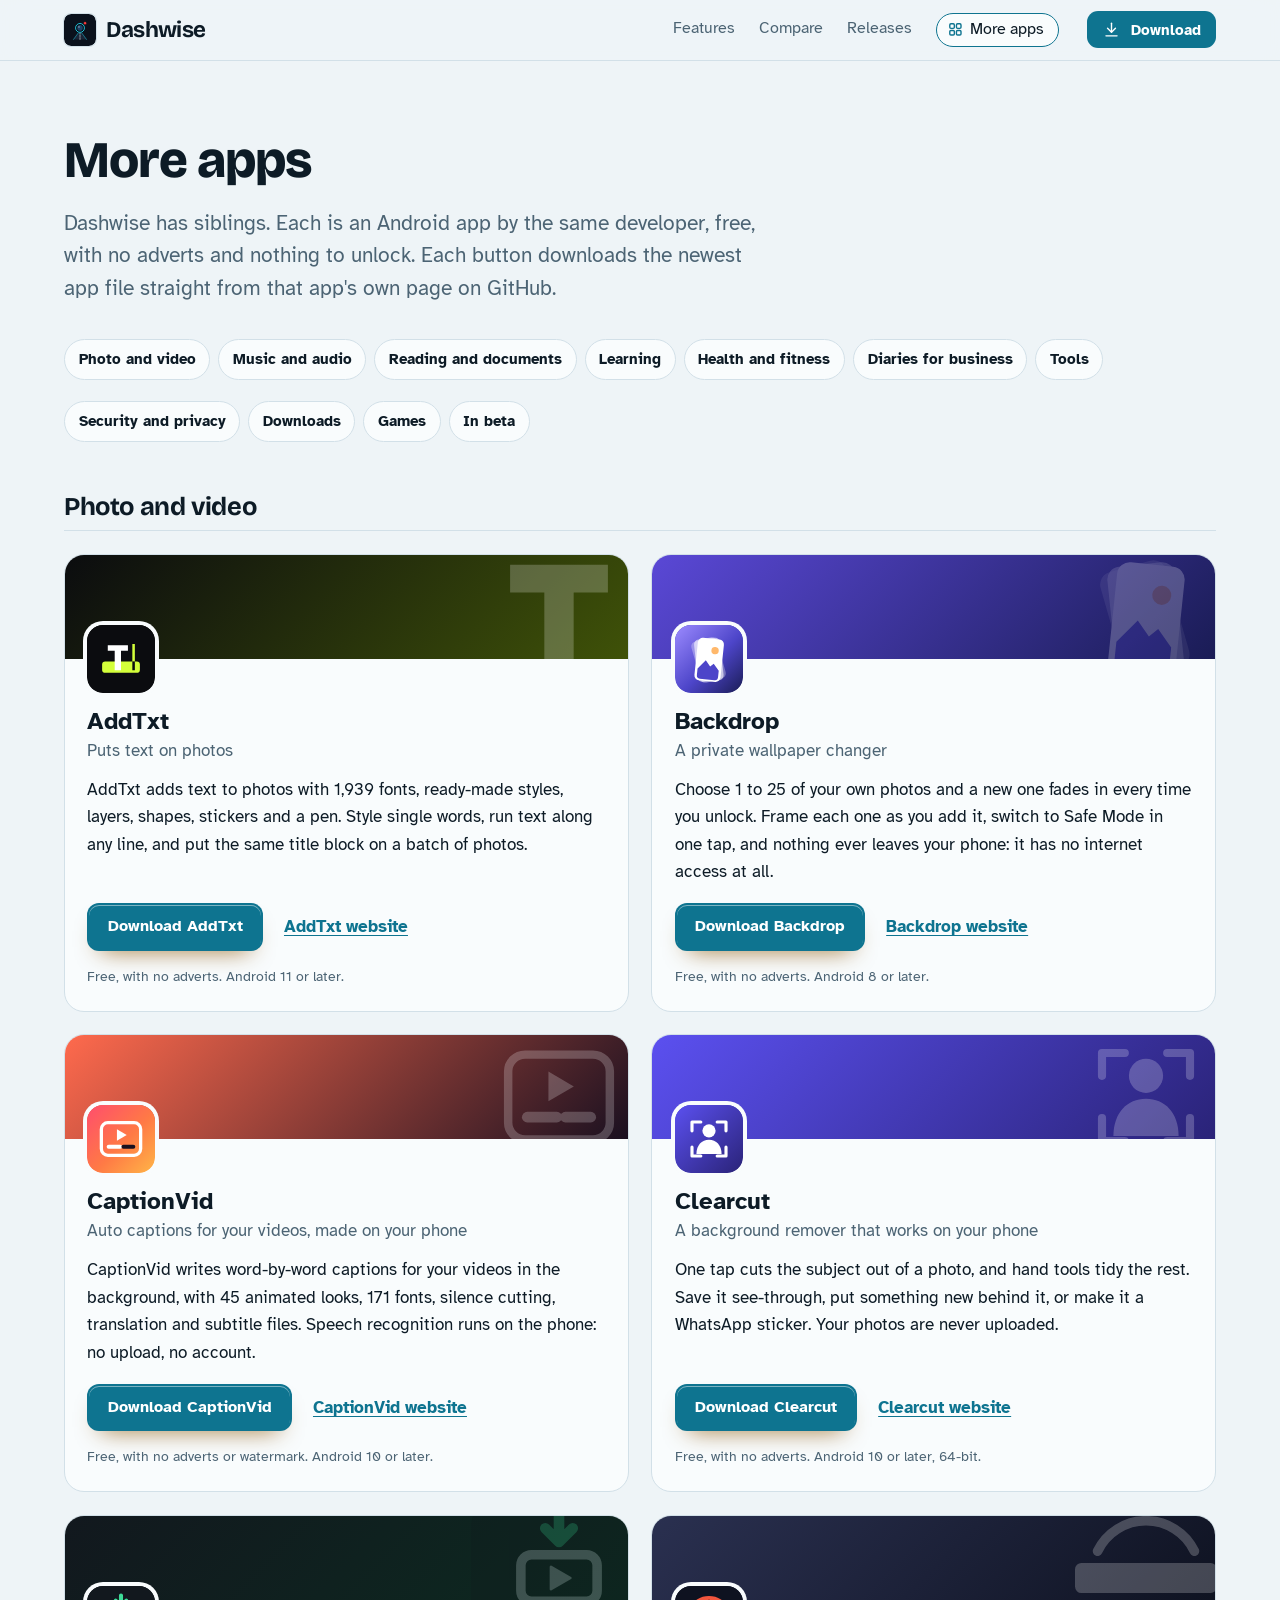
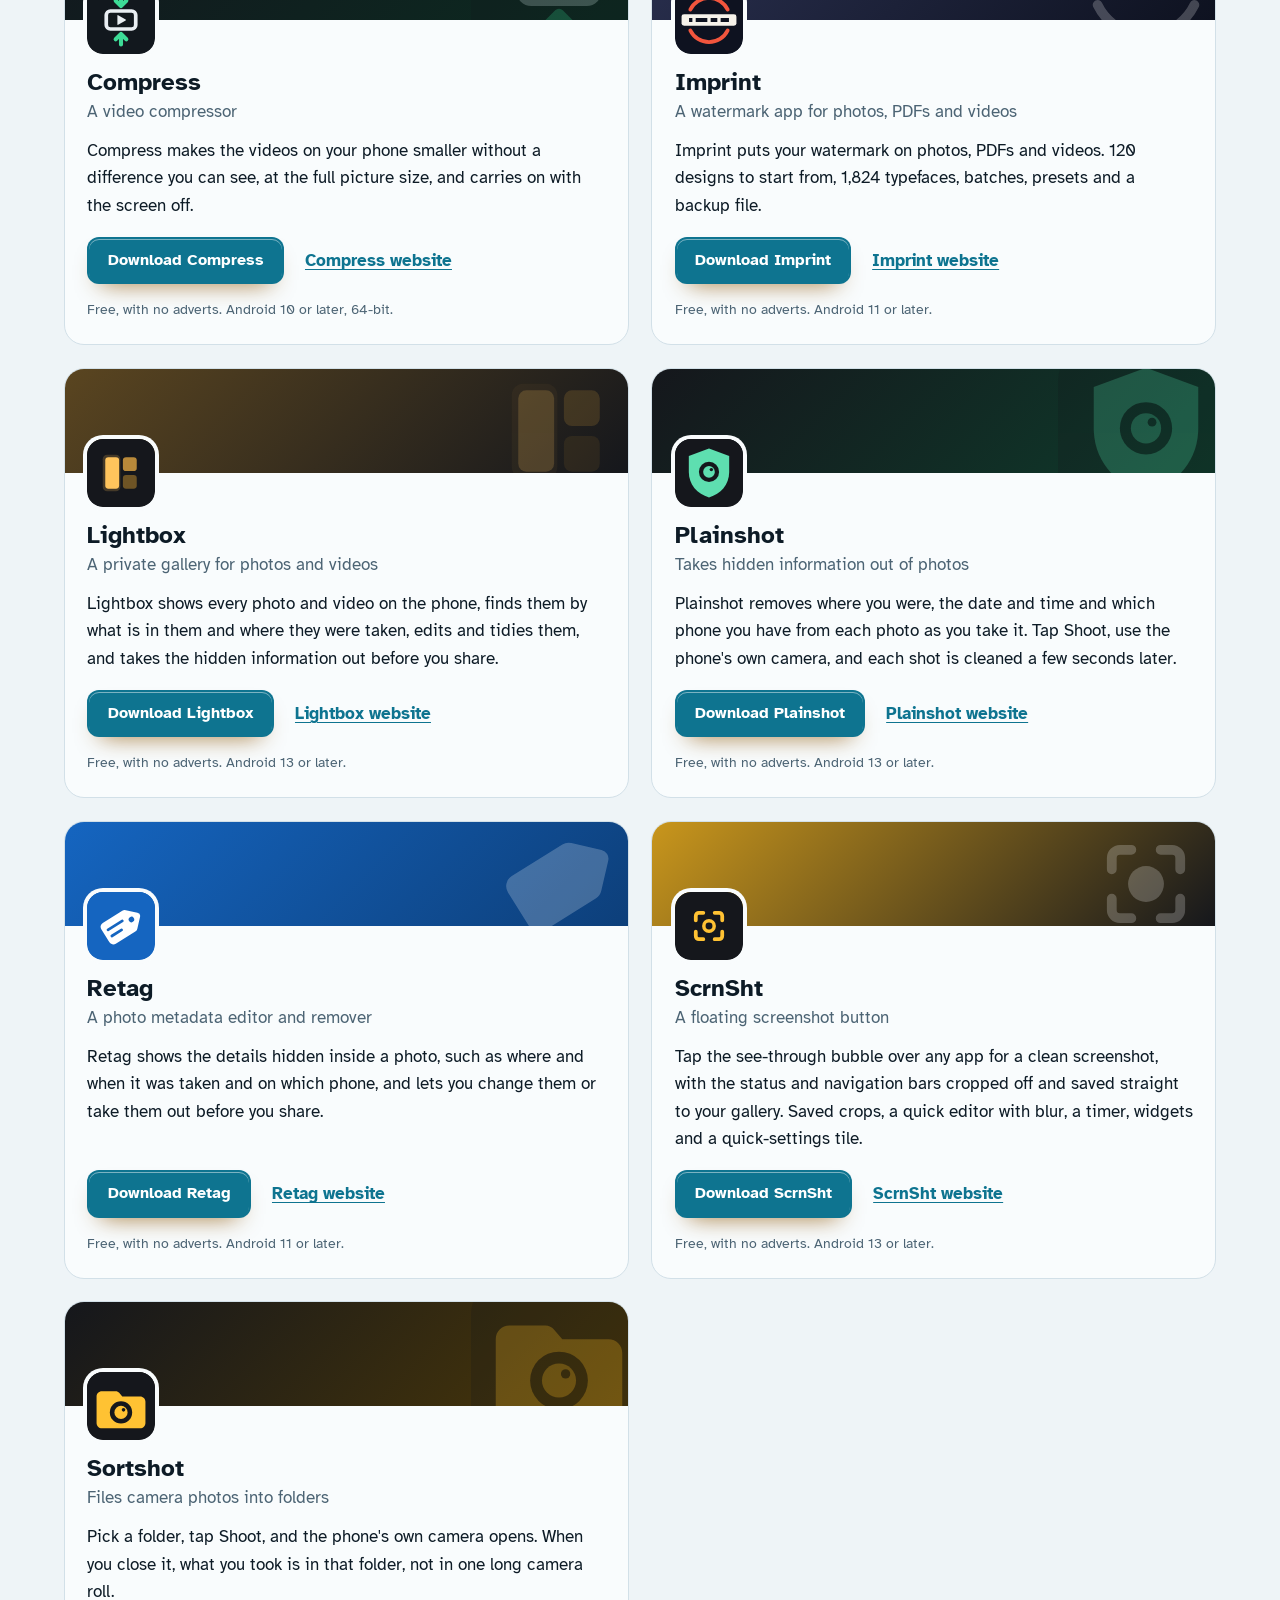
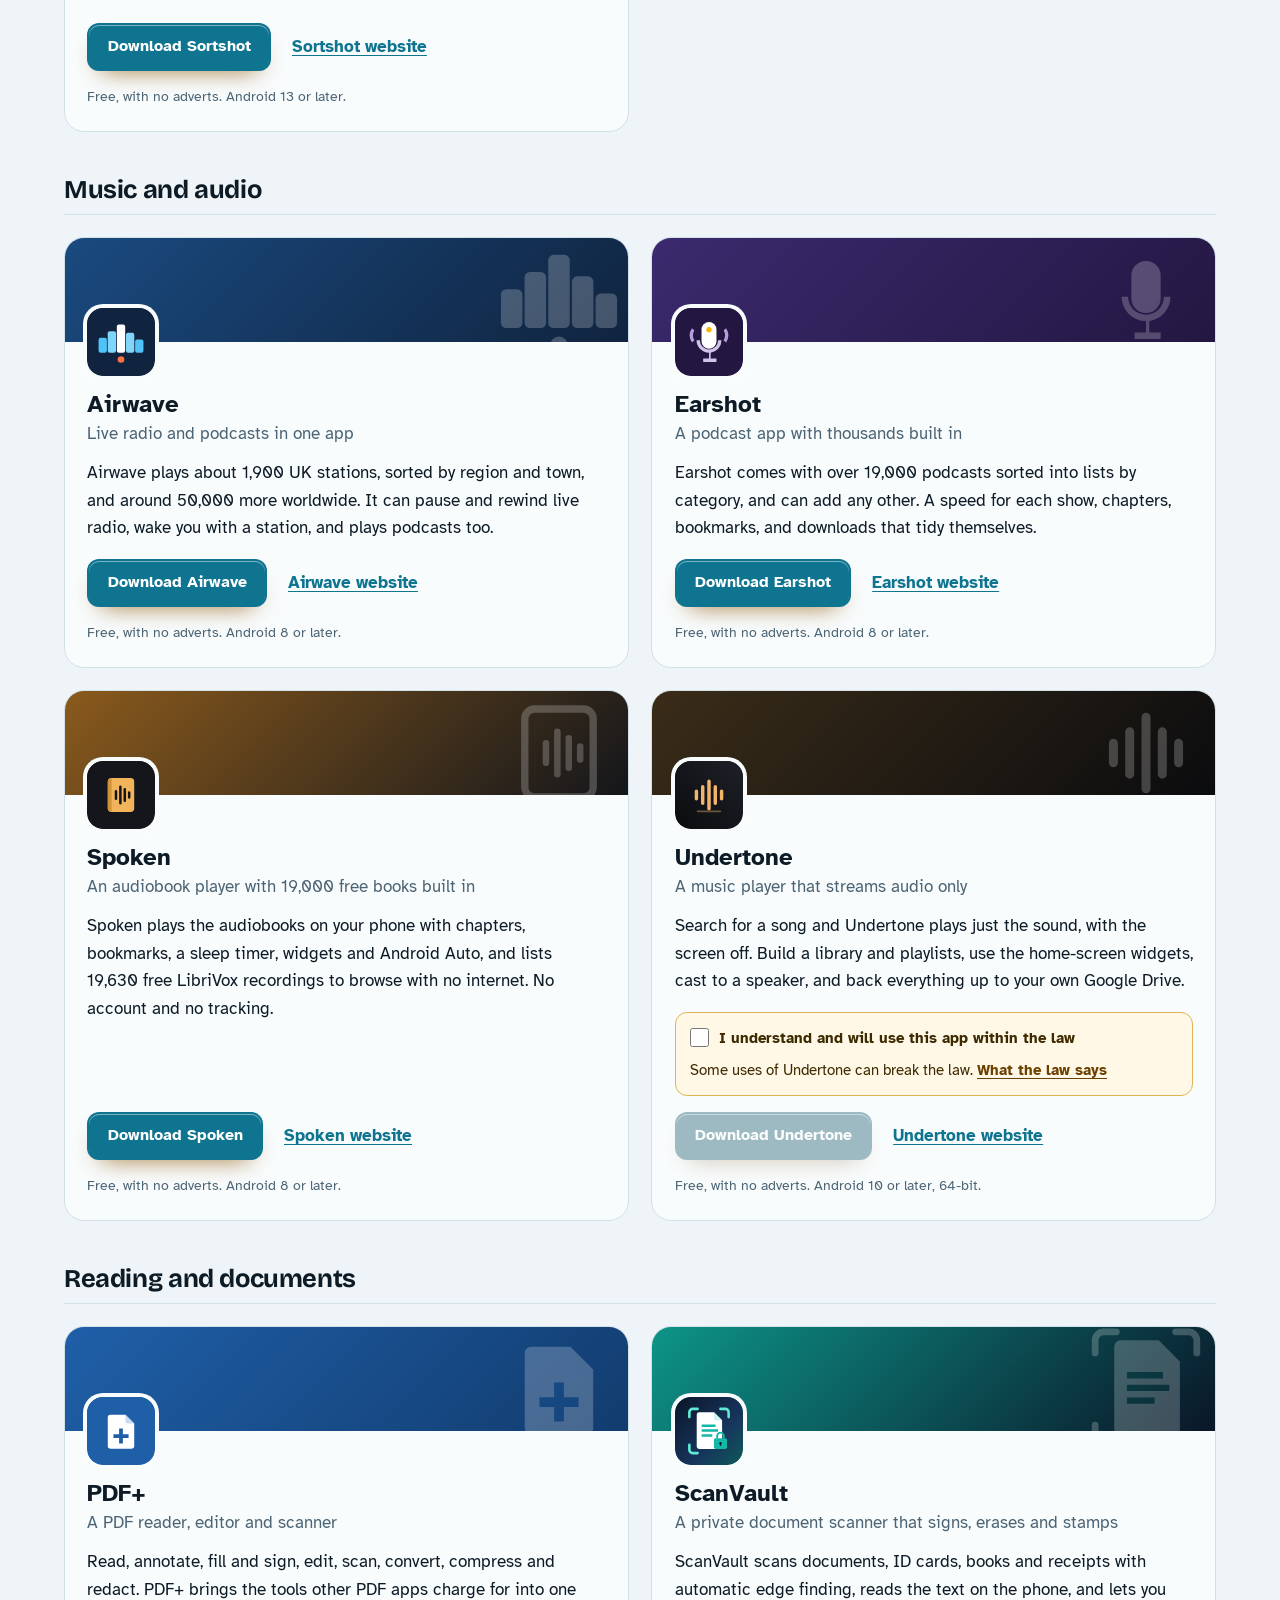
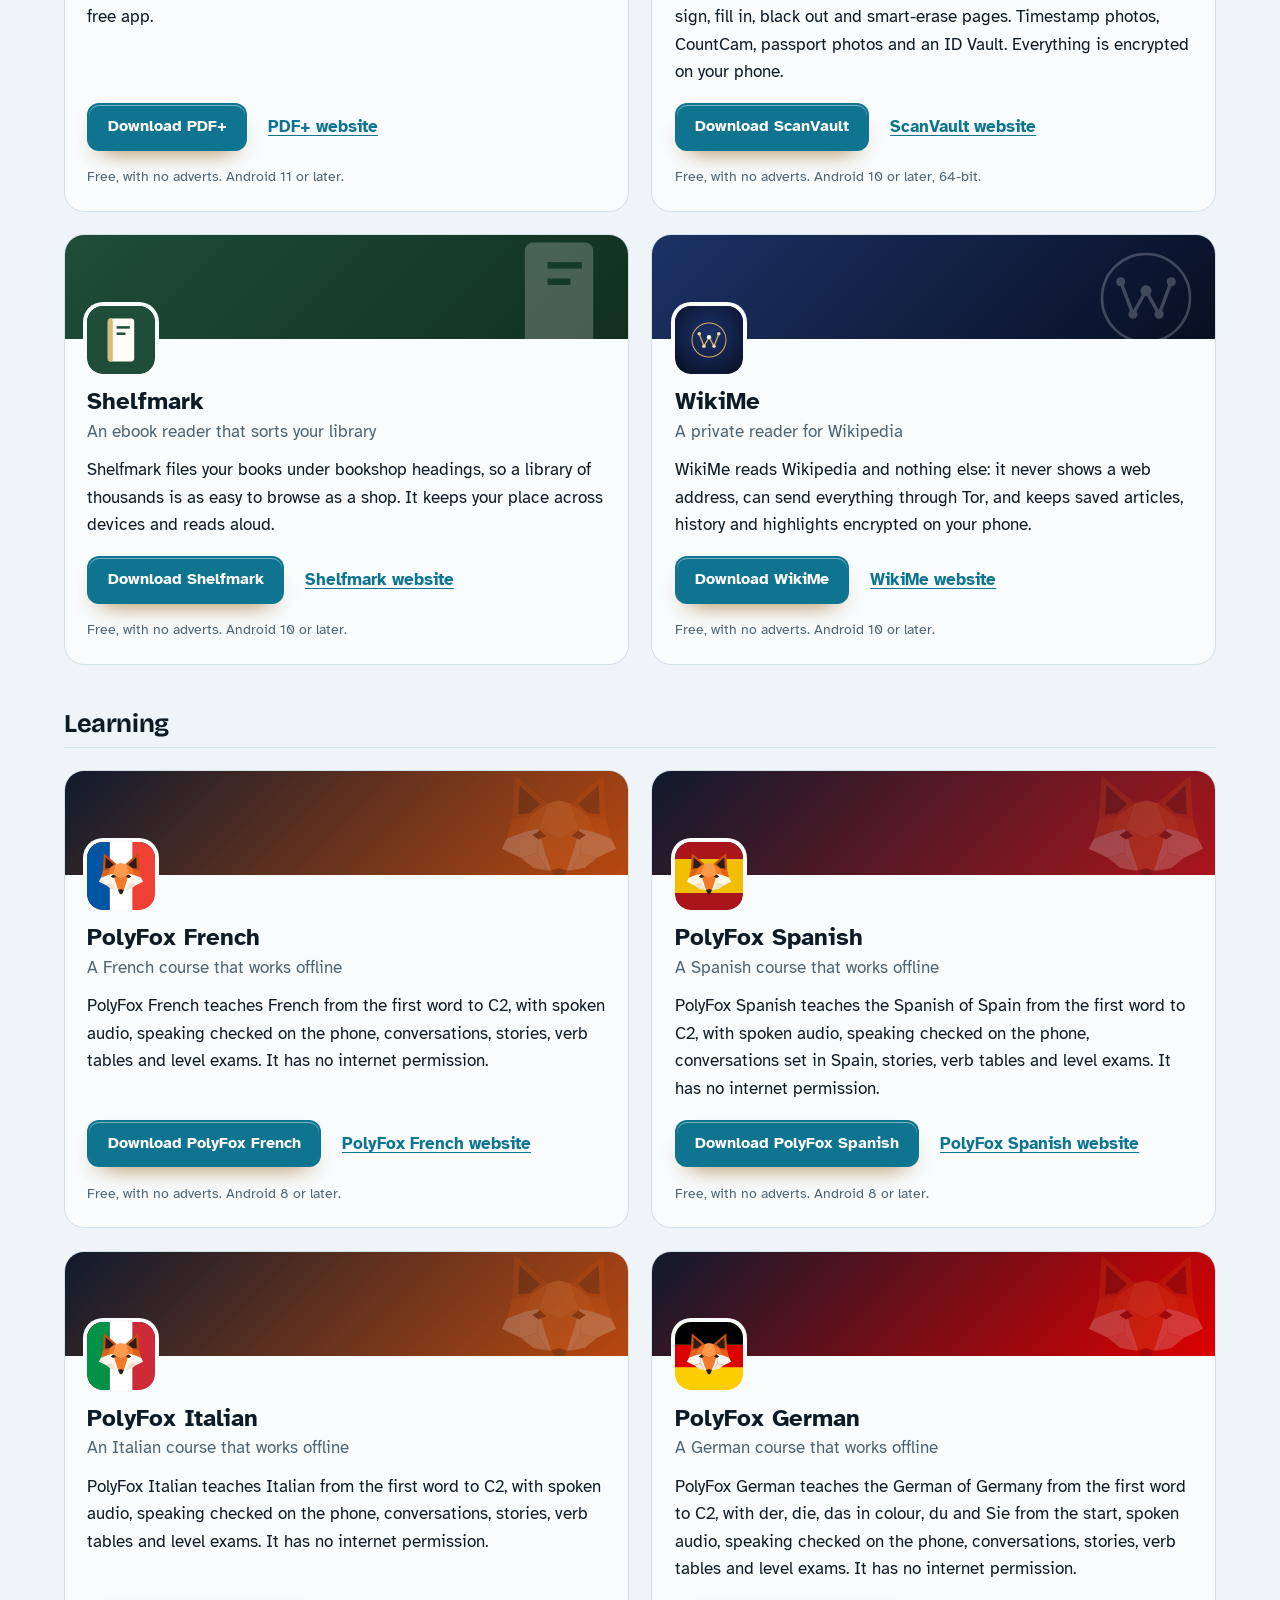
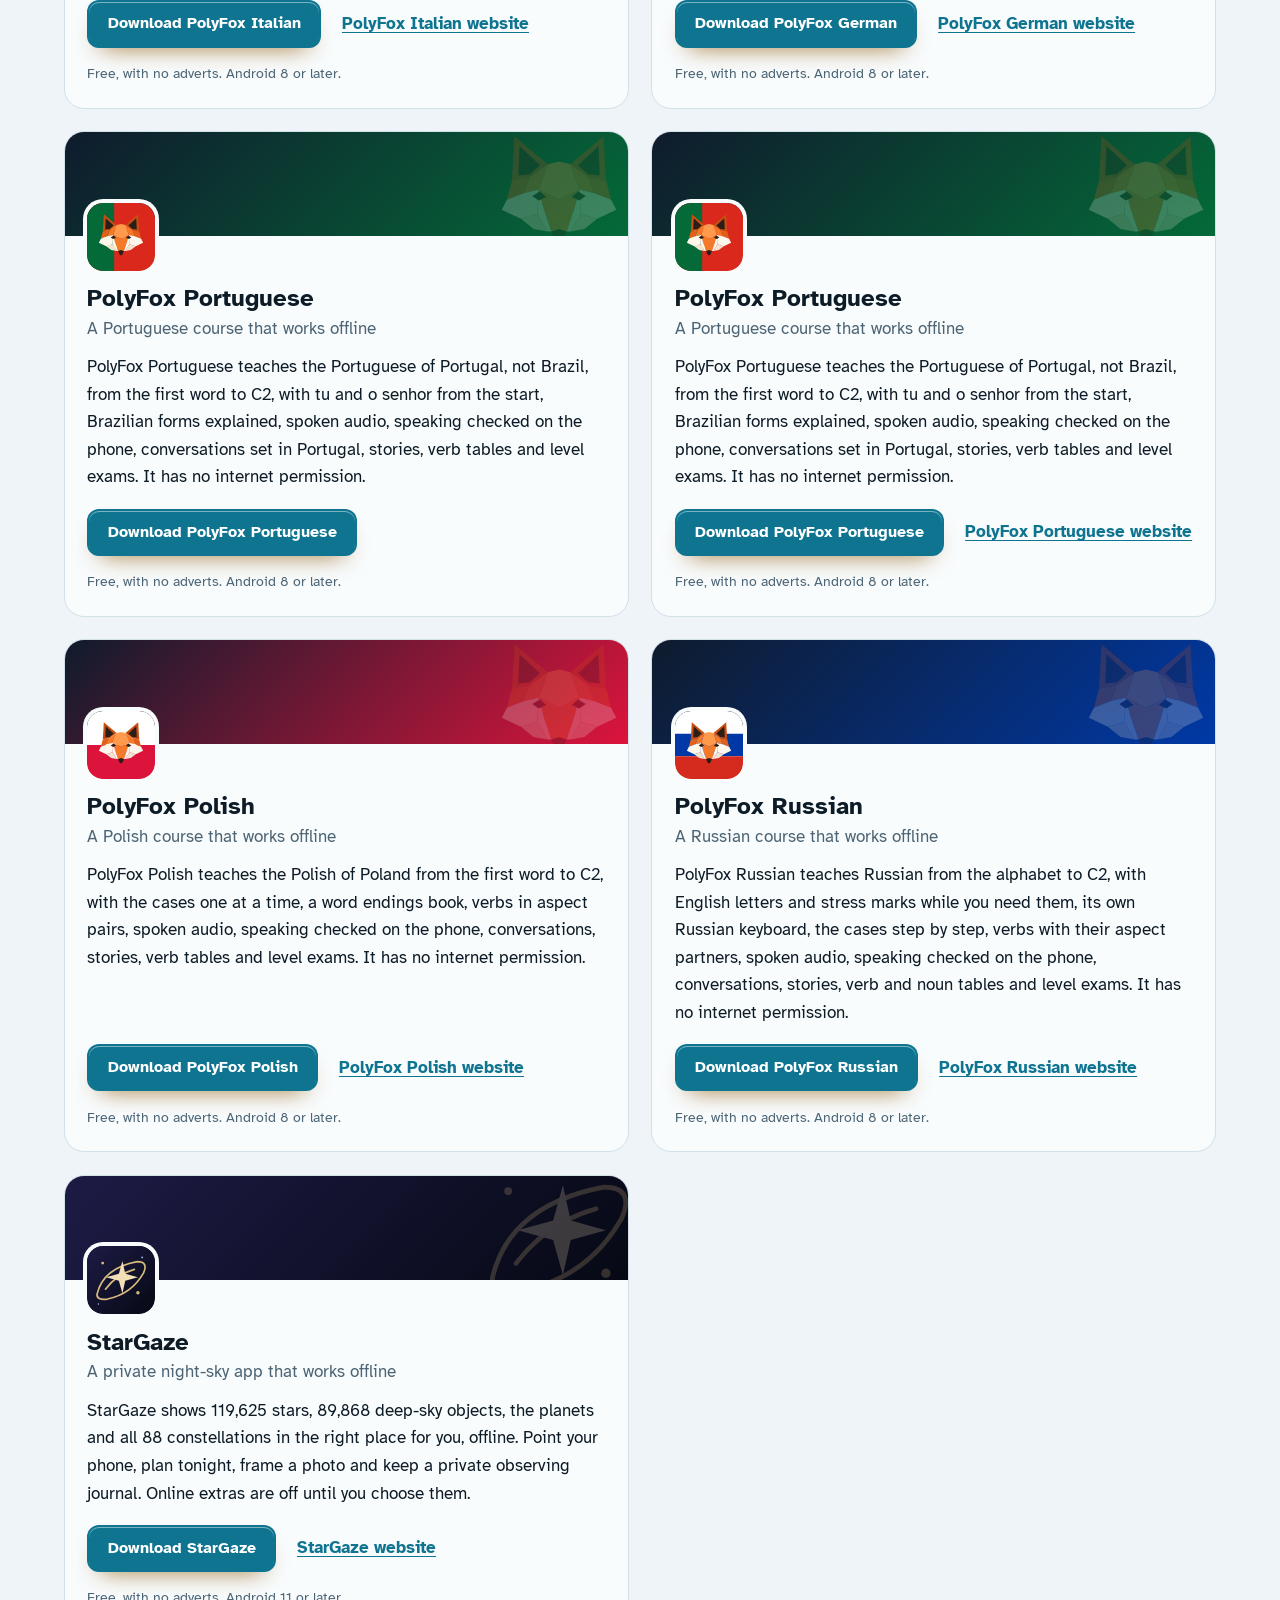
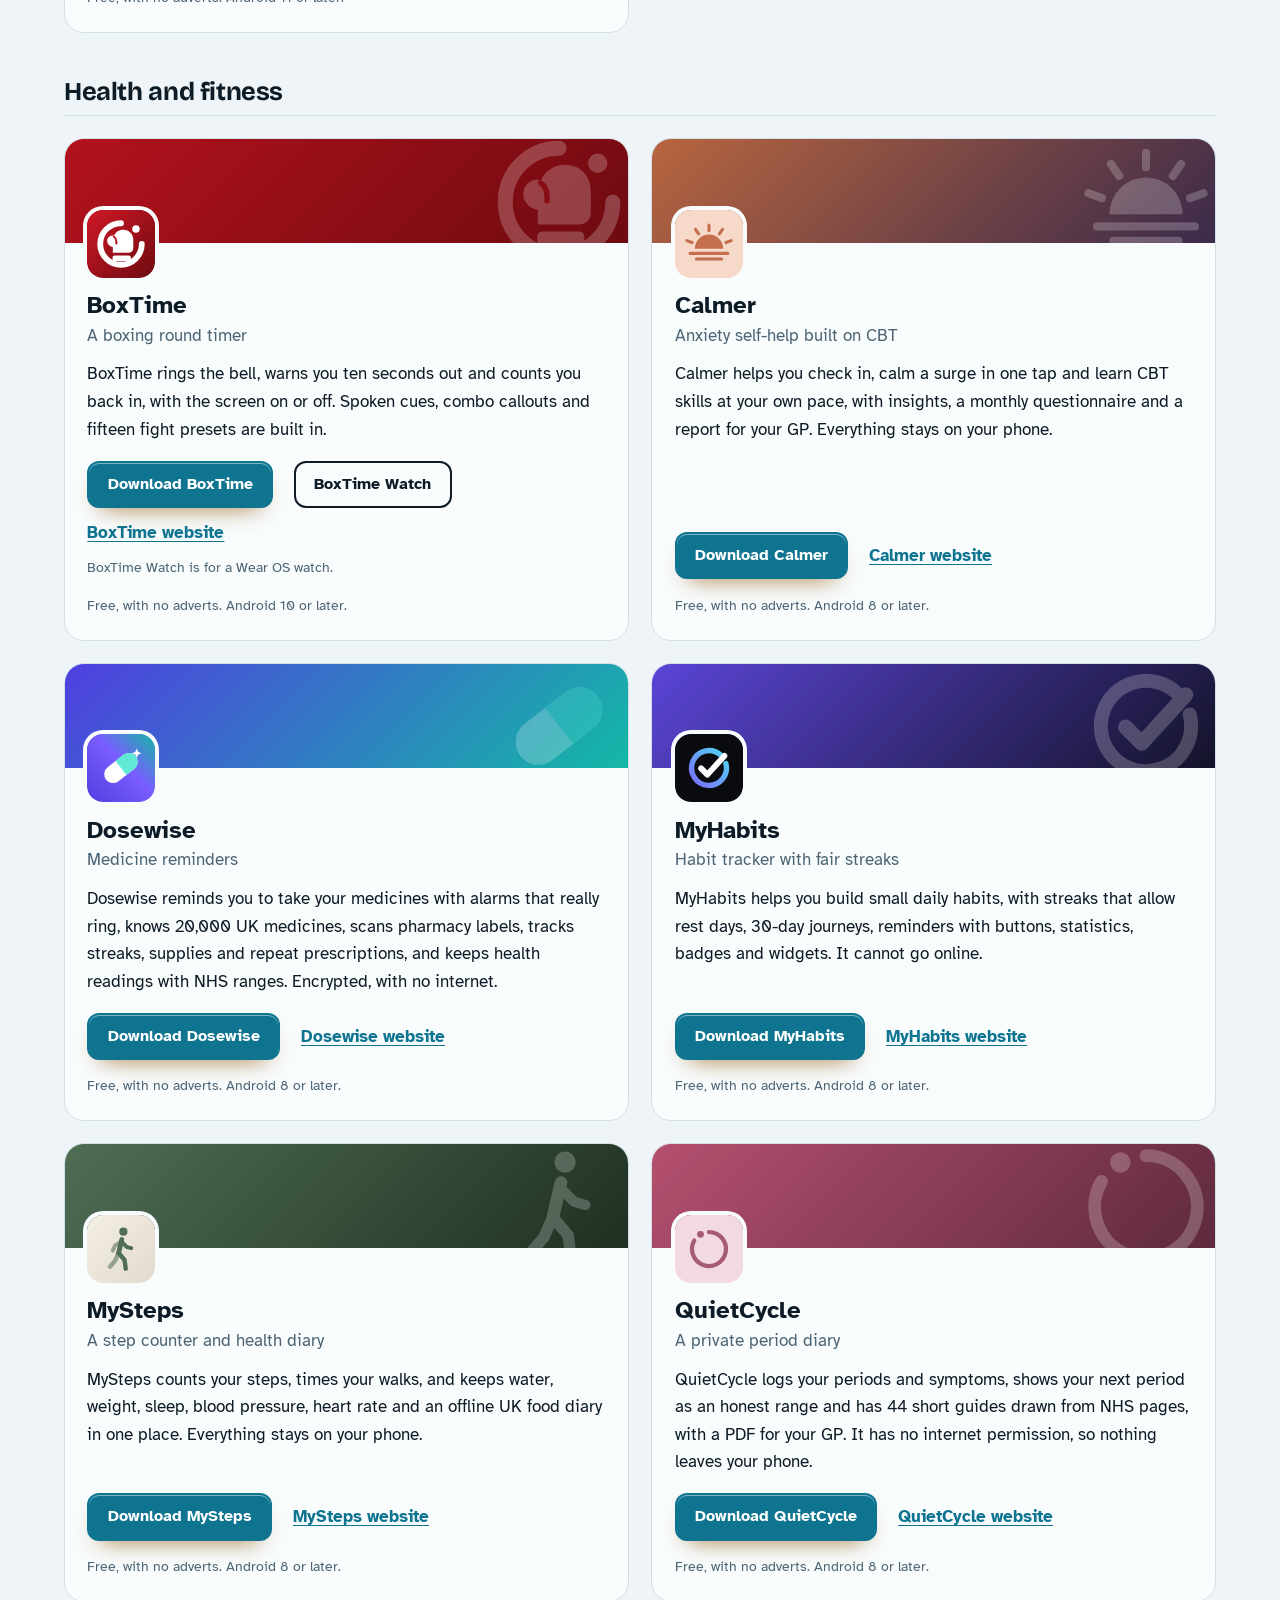
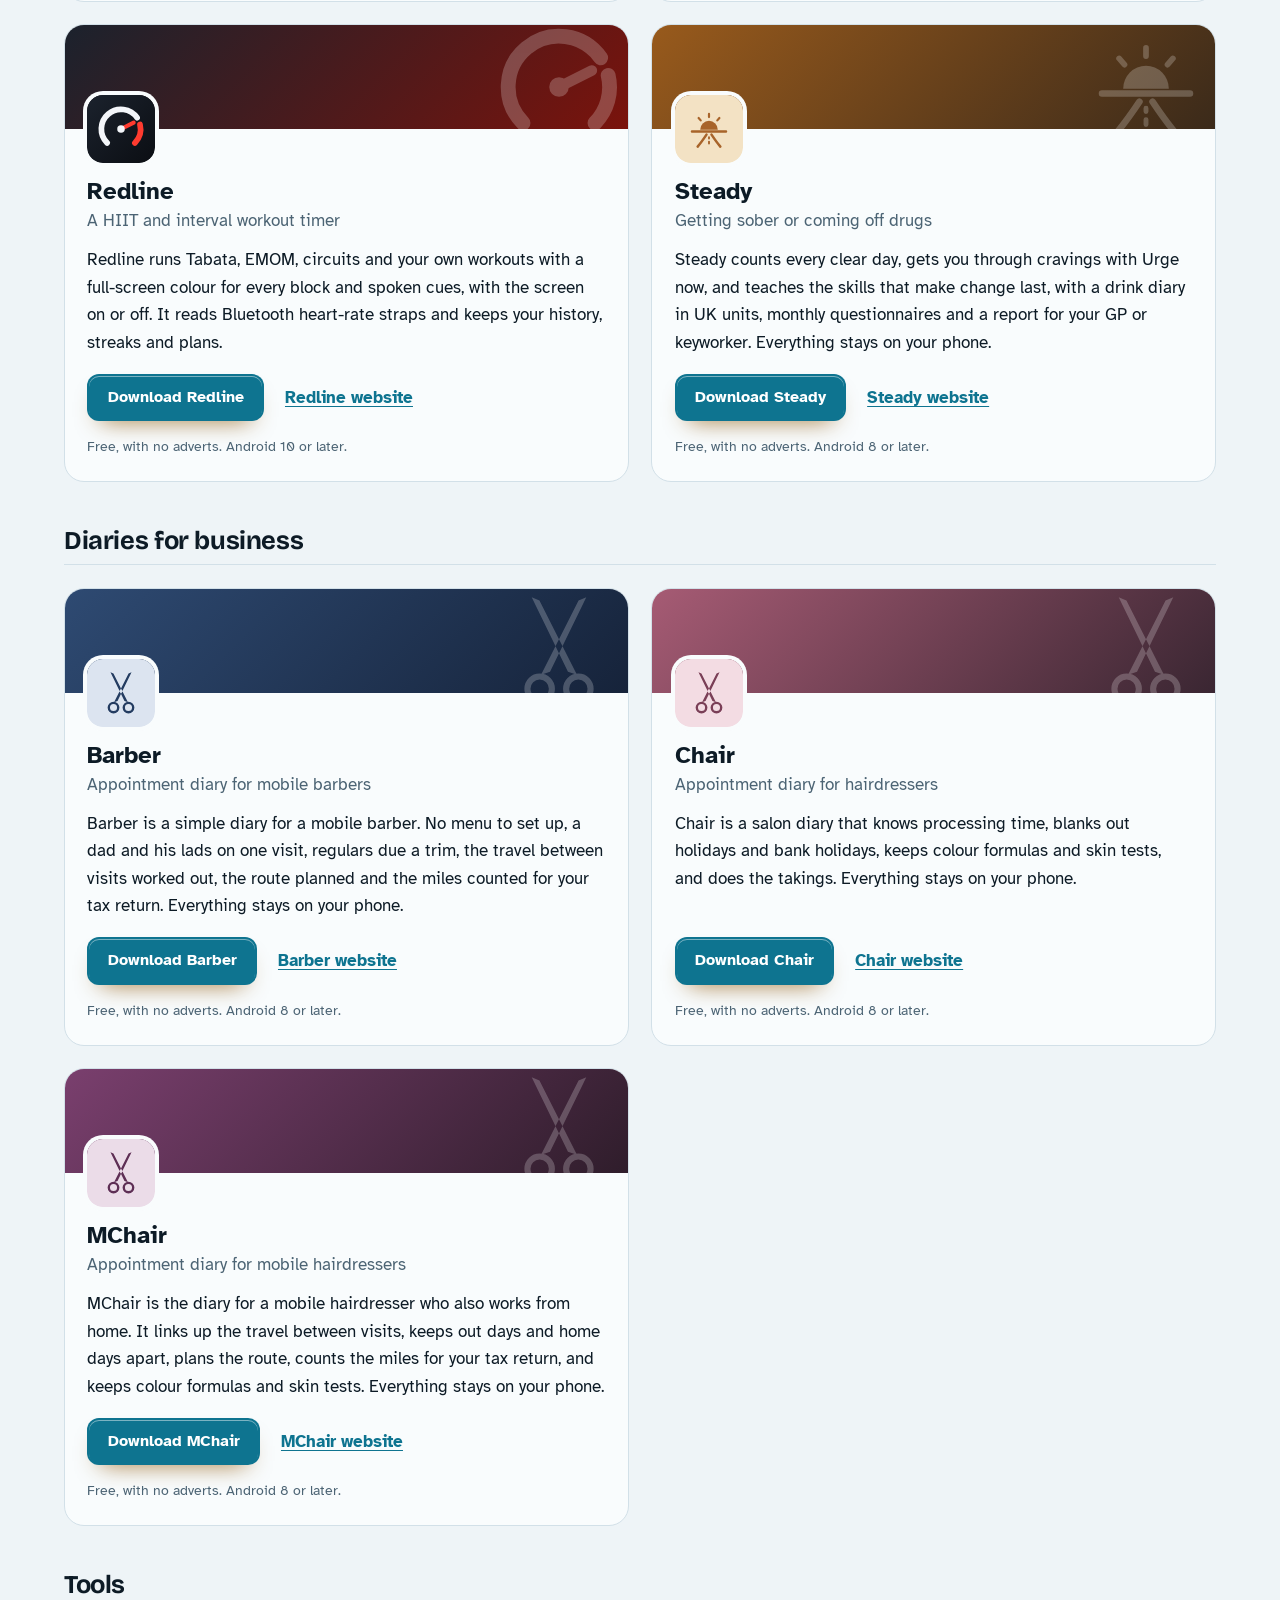
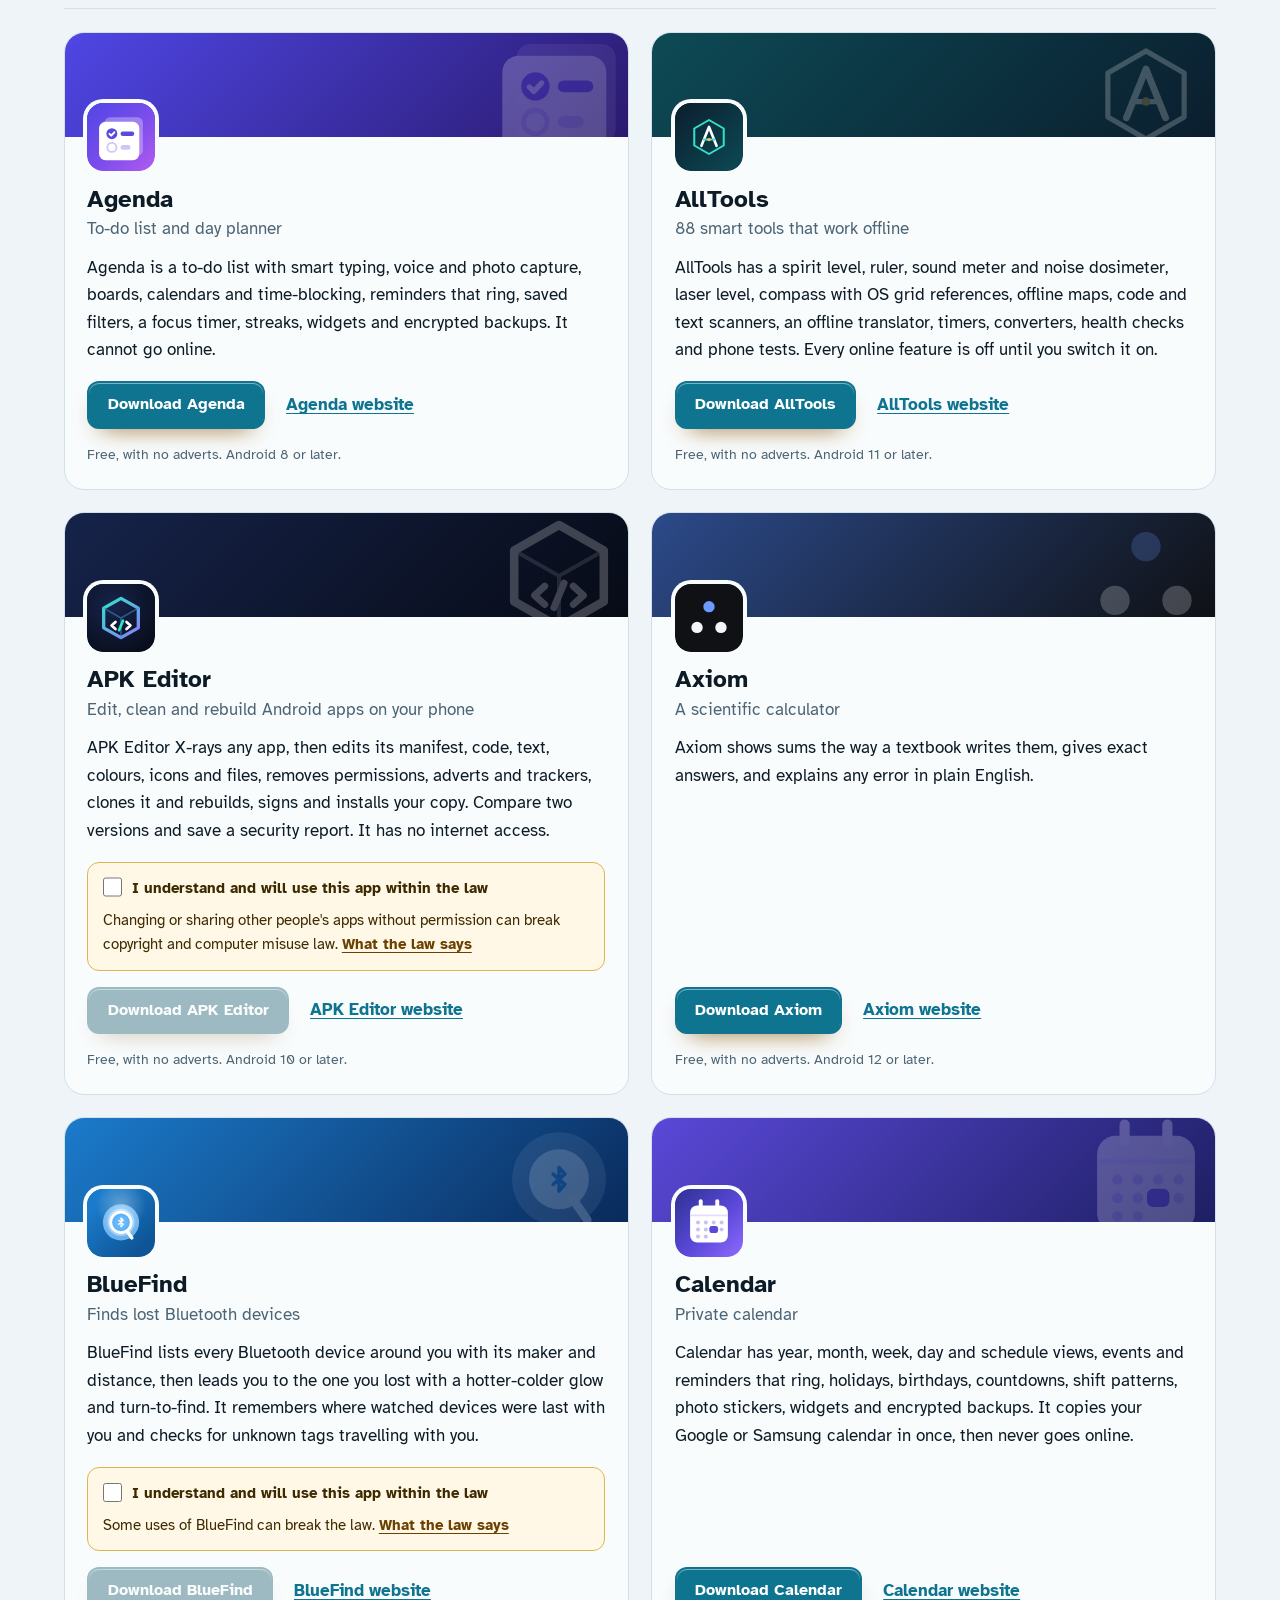
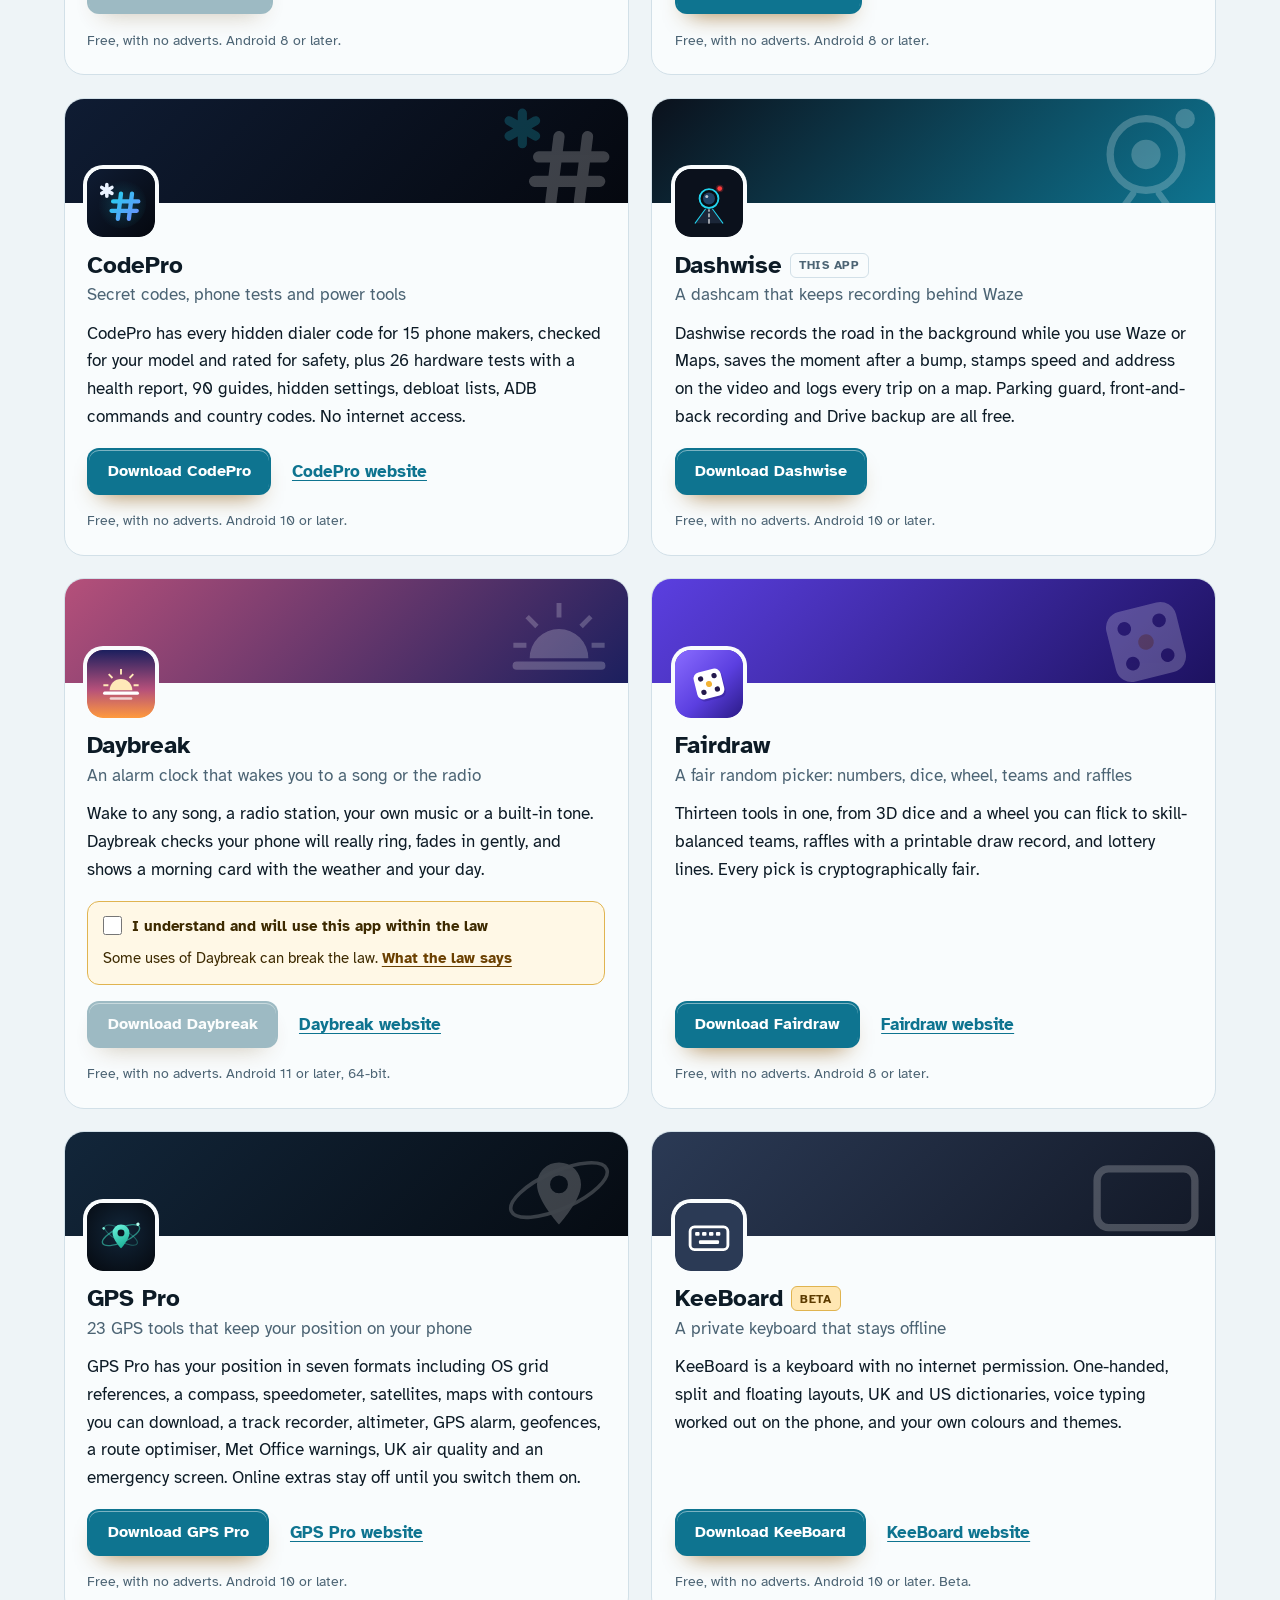
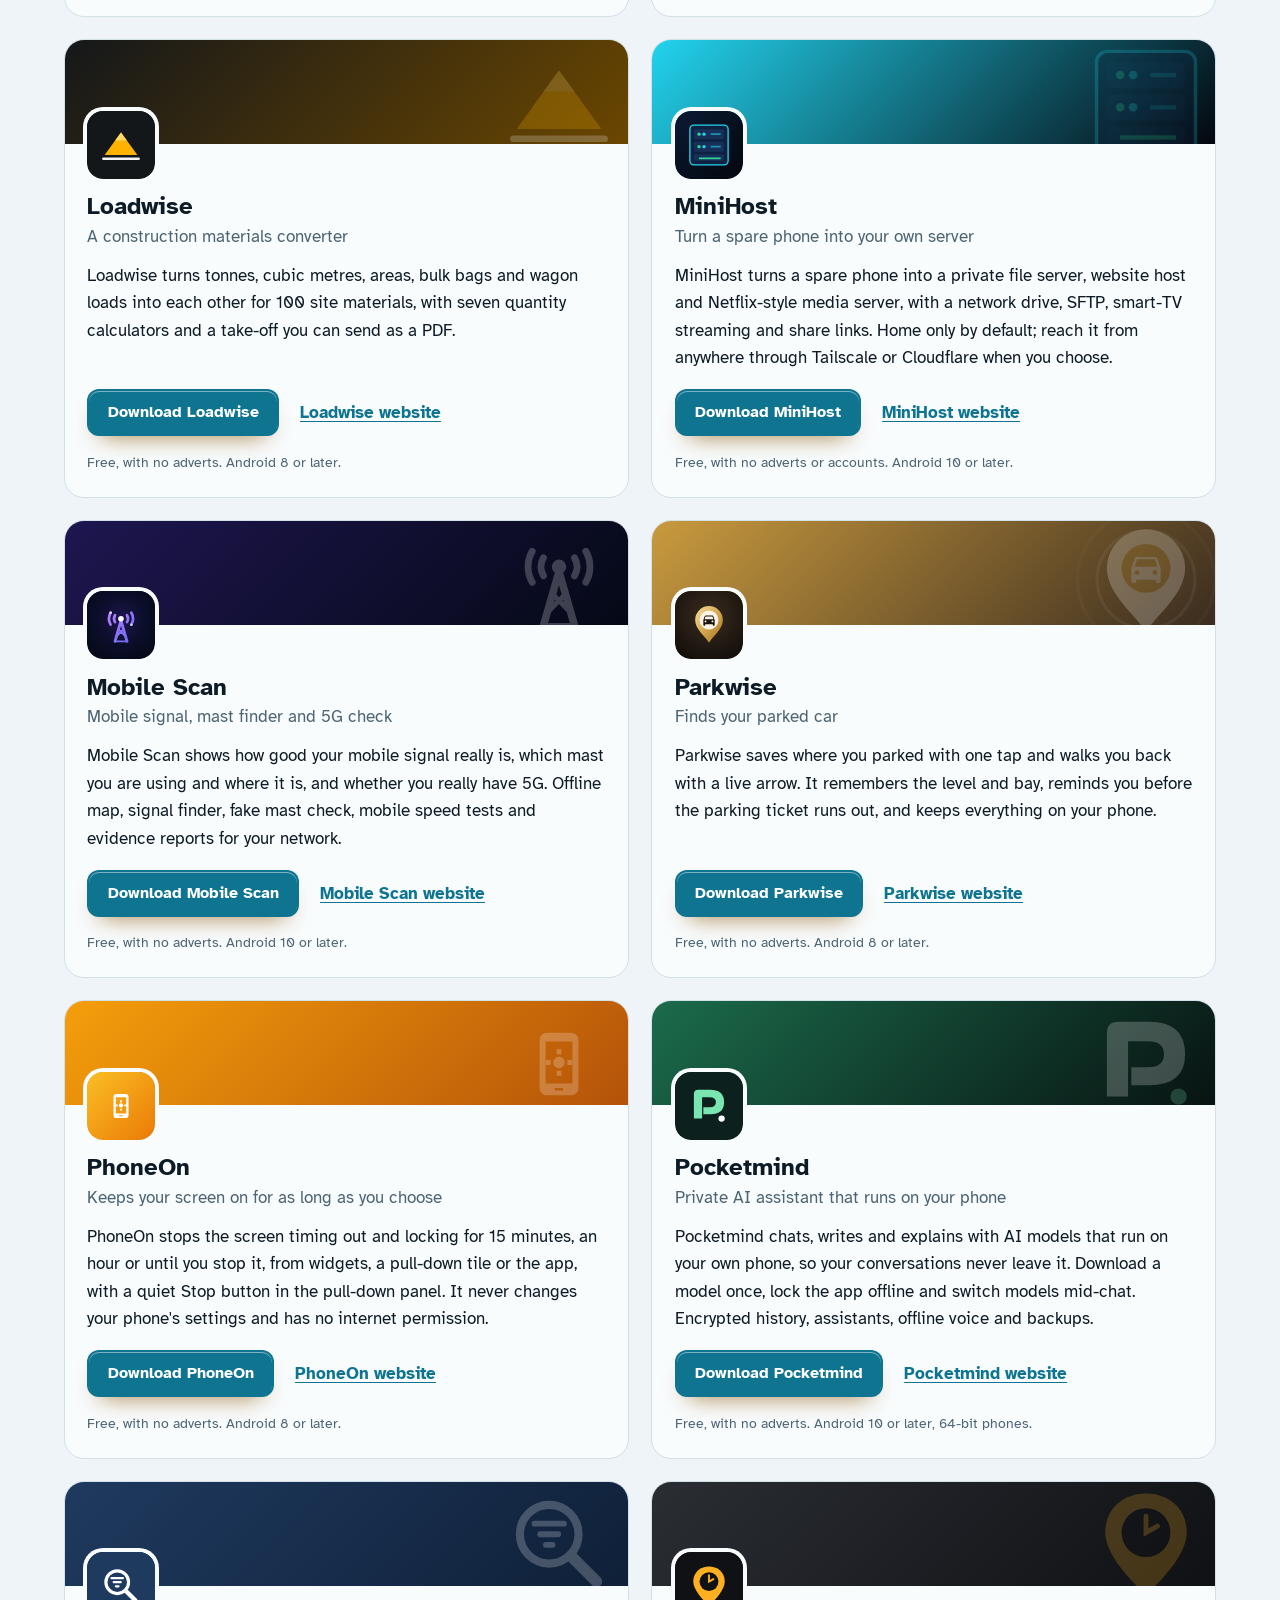
==== commit 10f2d391: "More apps: add PolyFox Portuguese" ====
--- a/more-apps.html
+++ b/more-apps.html
@@ -4,7 +4,7 @@
 <meta charset="utf-8">
 <meta name="viewport" content="width=device-width, initial-scale=1">
 <title>More free Android apps from the maker of Dashwise</title>
-<meta name="description" content="All 95 free Android apps from the maker of Dashwise, in one list by category, each with its download and a link to its website.">
+<meta name="description" content="All 96 free Android apps from the maker of Dashwise, in one list by category, each with its download and a link to its website.">
 <meta name="author" content="Jonathan Jackson">
 <link rel="canonical" href="https://customgpter.github.io/dashwise/more-apps.html">
 <meta name="theme-color" content="#eef4f7" media="(prefers-color-scheme: light)">
@@ -12,7 +12,7 @@
 <meta property="og:type" content="website">
 <meta property="og:site_name" content="Dashwise">
 <meta property="og:title" content="More free Android apps from the maker of Dashwise">
-<meta property="og:description" content="All 95 free Android apps from the maker of Dashwise, in one list by category, each with its download and a link to its website.">
+<meta property="og:description" content="All 96 free Android apps from the maker of Dashwise, in one list by category, each with its download and a link to its website.">
 <meta property="og:url" content="https://customgpter.github.io/dashwise/more-apps.html">
 <meta property="og:image" content="https://customgpter.github.io/dashwise/assets/og.png">
 <meta property="og:image:width" content="1200">
@@ -26,7 +26,7 @@
 <link rel="preload" href="./assets/fonts/atkinson-hyperlegible-latin-400-normal.woff2" as="font" type="font/woff2" crossorigin>
 <link rel="stylesheet" href="./assets/site.css?v=1">
 <link rel="stylesheet" href="./assets/house.css?v=1">
-<script type="application/ld+json">{"@context":"https://schema.org","@type":"ItemList","name":"Apps from the maker of Dashwise","url":"https://customgpter.github.io/dashwise/more-apps.html","itemListElement":[{"@type":"ListItem","position":1,"name":"AddTxt","url":"https://customgpter.github.io/addtxt/"},{"@type":"ListItem","position":2,"name":"Backdrop","url":"https://customgpter.github.io/backdrop/"},{"@type":"ListItem","position":3,"name":"CaptionVid","url":"https://customgpter.github.io/captionvid/"},{"@type":"ListItem","position":4,"name":"Clearcut","url":"https://customgpter.github.io/clearcut/"},{"@type":"ListItem","position":5,"name":"Compress","url":"https://customgpter.github.io/compress/"},{"@type":"ListItem","position":6,"name":"Imprint","url":"https://customgpter.github.io/imprint/"},{"@type":"ListItem","position":7,"name":"Lightbox","url":"https://customgpter.github.io/lightbox/"},{"@type":"ListItem","position":8,"name":"Plainshot","url":"https://customgpter.github.io/plainshot/"},{"@type":"ListItem","position":9,"name":"Retag","url":"https://customgpter.github.io/retag/"},{"@type":"ListItem","position":10,"name":"ScrnSht","url":"https://customgpter.github.io/scrnsht/"},{"@type":"ListItem","position":11,"name":"Sortshot","url":"https://customgpter.github.io/sortshot/"},{"@type":"ListItem","position":12,"name":"Airwave","url":"https://customgpter.github.io/airwave/"},{"@type":"ListItem","position":13,"name":"Earshot","url":"https://customgpter.github.io/earshot/"},{"@type":"ListItem","position":14,"name":"Spoken","url":"https://customgpter.github.io/spoken/"},{"@type":"ListItem","position":15,"name":"Undertone","url":"https://customgpter.github.io/undertone/"},{"@type":"ListItem","position":16,"name":"PDF+","url":"https://customgpter.github.io/pdfplus/"},{"@type":"ListItem","position":17,"name":"ScanVault","url":"https://customgpter.github.io/scanvault/"},{"@type":"ListItem","position":18,"name":"Shelfmark","url":"https://customgpter.github.io/shelfmark/"},{"@type":"ListItem","position":19,"name":"WikiMe","url":"https://customgpter.github.io/wikime/"},{"@type":"ListItem","position":20,"name":"PolyFox French","url":"https://customgpter.github.io/polyfox/"},{"@type":"ListItem","position":21,"name":"PolyFox German","url":"https://customgpter.github.io/polyfox-german/"},{"@type":"ListItem","position":22,"name":"PolyFox Polish","url":"https://customgpter.github.io/polyfox-polish/"},{"@type":"ListItem","position":23,"name":"PolyFox Russian","url":"https://customgpter.github.io/polyfox-russian/"},{"@type":"ListItem","position":24,"name":"StarGaze","url":"https://customgpter.github.io/stargaze/"},{"@type":"ListItem","position":25,"name":"BoxTime","url":"https://customgpter.github.io/boxtime/"},{"@type":"ListItem","position":26,"name":"Calmer","url":"https://customgpter.github.io/calmer/"},{"@type":"ListItem","position":27,"name":"Dosewise","url":"https://customgpter.github.io/dosewise/"},{"@type":"ListItem","position":28,"name":"MyHabits","url":"https://customgpter.github.io/myhabits/"},{"@type":"ListItem","position":29,"name":"MySteps","url":"https://customgpter.github.io/mysteps/"},{"@type":"ListItem","position":30,"name":"QuietCycle","url":"https://customgpter.github.io/quietcycle/"},{"@type":"ListItem","position":31,"name":"Redline","url":"https://customgpter.github.io/redline/"},{"@type":"ListItem","position":32,"name":"Steady","url":"https://customgpter.github.io/steady/"},{"@type":"ListItem","position":33,"name":"Barber","url":"https://customgpter.github.io/barber/"},{"@type":"ListItem","position":34,"name":"Chair","url":"https://customgpter.github.io/chair/"},{"@type":"ListItem","position":35,"name":"MChair","url":"https://customgpter.github.io/mchair/"},{"@type":"ListItem","position":36,"name":"Agenda","url":"https://customgpter.github.io/agenda/"},{"@type":"ListItem","position":37,"name":"AllTools","url":"https://customgpter.github.io/alltools/"},{"@type":"ListItem","position":38,"name":"APK Editor","url":"https://customgpter.github.io/apkeditor/"},{"@type":"ListItem","position":39,"name":"Axiom","url":"https://customgpter.github.io/axiom/"},{"@type":"ListItem","position":40,"name":"BlueFind","url":"https://customgpter.github.io/bluefind/"},{"@type":"ListItem","position":41,"name":"Calendar","url":"https://customgpter.github.io/calendar/"},{"@type":"ListItem","position":42,"name":"CodePro","url":"https://customgpter.github.io/codepro/"},{"@type":"ListItem","position":43,"name":"Dashwise","url":"https://customgpter.github.io/dashwise/"},{"@type":"ListItem","position":44,"name":"Daybreak","url":"https://customgpter.github.io/daybreak/"},{"@type":"ListItem","position":45,"name":"Fairdraw","url":"https://customgpter.github.io/fairdraw/"},{"@type":"ListItem","position":46,"name":"GPS Pro","url":"https://customgpter.github.io/gpspro/"},{"@type":"ListItem","position":47,"name":"KeeBoard","url":"https://customgpter.github.io/keeboard/"},{"@type":"ListItem","position":48,"name":"Loadwise","url":"https://customgpter.github.io/loadwise/"},{"@type":"ListItem","position":49,"name":"MiniHost","url":"https://customgpter.github.io/minihost/"},{"@type":"ListItem","position":50,"name":"Mobile Scan","url":"https://customgpter.github.io/mobilescan/"},{"@type":"ListItem","position":51,"name":"Parkwise","url":"https://customgpter.github.io/parkwise/"},{"@type":"ListItem","position":52,"name":"Pocketmind","url":"https://customgpter.github.io/pocketmind/"},{"@type":"ListItem","position":53,"name":"Refine","url":"https://customgpter.github.io/refine/"},{"@type":"ListItem","position":54,"name":"Shiftwise","url":"https://customgpter.github.io/shiftwise/"},{"@type":"ListItem","position":55,"name":"SimpleCalc","url":"https://customgpter.github.io/simplecalc/"},{"@type":"ListItem","position":56,"name":"Skyline","url":"https://customgpter.github.io/skyline/"},{"@type":"ListItem","position":57,"name":"Slipway","url":"https://customgpter.github.io/slipway/"},{"@type":"ListItem","position":58,"name":"Tagger","url":"https://customgpter.github.io/tagger/"},{"@type":"ListItem","position":59,"name":"TotalClean","url":"https://customgpter.github.io/totalclean/"},{"@type":"ListItem","position":60,"name":"TVLink","url":"https://customgpter.github.io/tvlink/"},{"@type":"ListItem","position":61,"name":"Unbox","url":"https://customgpter.github.io/unbox/"},{"@type":"ListItem","position":62,"name":"WhatsKeep","url":"https://customgpter.github.io/whatskeep/"},{"@type":"ListItem","position":63,"name":"WiFi Scan","url":"https://customgpter.github.io/wifiscan/"},{"@type":"ListItem","position":64,"name":"Auditly","url":"https://customgpter.github.io/auditly/"},{"@type":"ListItem","position":65,"name":"Backchannel","url":"https://customgpter.github.io/backchannel/"},{"@type":"ListItem","position":66,"name":"ENotes","url":"https://customgpter.github.io/enotes/"},{"@type":"ListItem","position":67,"name":"FindMe","url":"https://customgpter.github.io/findme/"},{"@type":"ListItem","position":68,"name":"iLock","url":"https://customgpter.github.io/ilock/"},{"@type":"ListItem","position":69,"name":"ImSafe","url":"https://customgpter.github.io/imsafe/"},{"@type":"ListItem","position":70,"name":"IShred","url":"https://customgpter.github.io/ishred/"},{"@type":"ListItem","position":71,"name":"LockBox","url":"https://customgpter.github.io/lockbox/"},{"@type":"ListItem","position":72,"name":"PassVault","url":"https://customgpter.github.io/passvault/"},{"@type":"ListItem","position":73,"name":"SpyFind","url":"https://customgpter.github.io/spyfind/"},{"@type":"ListItem","position":74,"name":"TextWipe","url":"https://customgpter.github.io/textwipe/"},{"@type":"ListItem","position":75,"name":"Tracewire","url":"https://customgpter.github.io/tracewire/"},{"@type":"ListItem","position":76,"name":"Vigil","url":"https://customgpter.github.io/vigil/"},{"@type":"ListItem","position":77,"name":"Grab","url":"https://customgpter.github.io/grab/"},{"@type":"ListItem","position":78,"name":"Swarm","url":"https://customgpter.github.io/swarm/"},{"@type":"ListItem","position":79,"name":"Plane Games","url":"https://customgpter.github.io/plane-games/"},{"@type":"ListItem","position":80,"name":"Ninefold","url":"https://customgpter.github.io/ninefold/"},{"@type":"ListItem","position":81,"name":"Cubewise","url":"https://customgpter.github.io/cubewise/"},{"@type":"ListItem","position":82,"name":"Tilewise","url":"https://customgpter.github.io/tilewise/"},{"@type":"ListItem","position":83,"name":"Letterwise","url":"https://customgpter.github.io/letterwise/"},{"@type":"ListItem","position":84,"name":"Kingside","url":"https://customgpter.github.io/kingside/"},{"@type":"ListItem","position":85,"name":"Deckhand","url":"https://customgpter.github.io/deckhand/"},{"@type":"ListItem","position":86,"name":"SNESForge","url":"https://customgpter.github.io/snesforge/"},{"@type":"ListItem","position":87,"name":"Fame Boy","url":"https://customgpter.github.io/fameboy/"},{"@type":"ListItem","position":88,"name":"PSPPro","url":"https://customgpter.github.io/psppro/"},{"@type":"ListItem","position":89,"name":"MegaGen","url":"https://customgpter.github.io/megagen/"},{"@type":"ListItem","position":90,"name":"QVR","url":"https://customgpter.github.io/qvr/"},{"@type":"ListItem","position":91,"name":"QVR Watch","url":"https://customgpter.github.io/qvr-watch/"},{"@type":"ListItem","position":92,"name":"QVRLite","url":"https://customgpter.github.io/qvrlite/"},{"@type":"ListItem","position":93,"name":"Onionz","url":"https://customgpter.github.io/onionz/"},{"@type":"ListItem","position":94,"name":"OnionzWeb","url":"https://customgpter.github.io/onionzweb/"}]}</script>
+<script type="application/ld+json">{"@context":"https://schema.org","@type":"ItemList","name":"Apps from the maker of Dashwise","url":"https://customgpter.github.io/dashwise/more-apps.html","itemListElement":[{"@type":"ListItem","position":1,"name":"AddTxt","url":"https://customgpter.github.io/addtxt/"},{"@type":"ListItem","position":2,"name":"Backdrop","url":"https://customgpter.github.io/backdrop/"},{"@type":"ListItem","position":3,"name":"CaptionVid","url":"https://customgpter.github.io/captionvid/"},{"@type":"ListItem","position":4,"name":"Clearcut","url":"https://customgpter.github.io/clearcut/"},{"@type":"ListItem","position":5,"name":"Compress","url":"https://customgpter.github.io/compress/"},{"@type":"ListItem","position":6,"name":"Imprint","url":"https://customgpter.github.io/imprint/"},{"@type":"ListItem","position":7,"name":"Lightbox","url":"https://customgpter.github.io/lightbox/"},{"@type":"ListItem","position":8,"name":"Plainshot","url":"https://customgpter.github.io/plainshot/"},{"@type":"ListItem","position":9,"name":"Retag","url":"https://customgpter.github.io/retag/"},{"@type":"ListItem","position":10,"name":"ScrnSht","url":"https://customgpter.github.io/scrnsht/"},{"@type":"ListItem","position":11,"name":"Sortshot","url":"https://customgpter.github.io/sortshot/"},{"@type":"ListItem","position":12,"name":"Airwave","url":"https://customgpter.github.io/airwave/"},{"@type":"ListItem","position":13,"name":"Earshot","url":"https://customgpter.github.io/earshot/"},{"@type":"ListItem","position":14,"name":"Spoken","url":"https://customgpter.github.io/spoken/"},{"@type":"ListItem","position":15,"name":"Undertone","url":"https://customgpter.github.io/undertone/"},{"@type":"ListItem","position":16,"name":"PDF+","url":"https://customgpter.github.io/pdfplus/"},{"@type":"ListItem","position":17,"name":"ScanVault","url":"https://customgpter.github.io/scanvault/"},{"@type":"ListItem","position":18,"name":"Shelfmark","url":"https://customgpter.github.io/shelfmark/"},{"@type":"ListItem","position":19,"name":"WikiMe","url":"https://customgpter.github.io/wikime/"},{"@type":"ListItem","position":20,"name":"PolyFox French","url":"https://customgpter.github.io/polyfox/"},{"@type":"ListItem","position":21,"name":"PolyFox German","url":"https://customgpter.github.io/polyfox-german/"},{"@type":"ListItem","position":22,"name":"PolyFox Portuguese","url":"https://customgpter.github.io/polyfox-portuguese/"},{"@type":"ListItem","position":23,"name":"PolyFox Polish","url":"https://customgpter.github.io/polyfox-polish/"},{"@type":"ListItem","position":24,"name":"PolyFox Russian","url":"https://customgpter.github.io/polyfox-russian/"},{"@type":"ListItem","position":25,"name":"StarGaze","url":"https://customgpter.github.io/stargaze/"},{"@type":"ListItem","position":26,"name":"BoxTime","url":"https://customgpter.github.io/boxtime/"},{"@type":"ListItem","position":27,"name":"Calmer","url":"https://customgpter.github.io/calmer/"},{"@type":"ListItem","position":28,"name":"Dosewise","url":"https://customgpter.github.io/dosewise/"},{"@type":"ListItem","position":29,"name":"MyHabits","url":"https://customgpter.github.io/myhabits/"},{"@type":"ListItem","position":30,"name":"MySteps","url":"https://customgpter.github.io/mysteps/"},{"@type":"ListItem","position":31,"name":"QuietCycle","url":"https://customgpter.github.io/quietcycle/"},{"@type":"ListItem","position":32,"name":"Redline","url":"https://customgpter.github.io/redline/"},{"@type":"ListItem","position":33,"name":"Steady","url":"https://customgpter.github.io/steady/"},{"@type":"ListItem","position":34,"name":"Barber","url":"https://customgpter.github.io/barber/"},{"@type":"ListItem","position":35,"name":"Chair","url":"https://customgpter.github.io/chair/"},{"@type":"ListItem","position":36,"name":"MChair","url":"https://customgpter.github.io/mchair/"},{"@type":"ListItem","position":37,"name":"Agenda","url":"https://customgpter.github.io/agenda/"},{"@type":"ListItem","position":38,"name":"AllTools","url":"https://customgpter.github.io/alltools/"},{"@type":"ListItem","position":39,"name":"APK Editor","url":"https://customgpter.github.io/apkeditor/"},{"@type":"ListItem","position":40,"name":"Axiom","url":"https://customgpter.github.io/axiom/"},{"@type":"ListItem","position":41,"name":"BlueFind","url":"https://customgpter.github.io/bluefind/"},{"@type":"ListItem","position":42,"name":"Calendar","url":"https://customgpter.github.io/calendar/"},{"@type":"ListItem","position":43,"name":"CodePro","url":"https://customgpter.github.io/codepro/"},{"@type":"ListItem","position":44,"name":"Dashwise","url":"https://customgpter.github.io/dashwise/"},{"@type":"ListItem","position":45,"name":"Daybreak","url":"https://customgpter.github.io/daybreak/"},{"@type":"ListItem","position":46,"name":"Fairdraw","url":"https://customgpter.github.io/fairdraw/"},{"@type":"ListItem","position":47,"name":"GPS Pro","url":"https://customgpter.github.io/gpspro/"},{"@type":"ListItem","position":48,"name":"KeeBoard","url":"https://customgpter.github.io/keeboard/"},{"@type":"ListItem","position":49,"name":"Loadwise","url":"https://customgpter.github.io/loadwise/"},{"@type":"ListItem","position":50,"name":"MiniHost","url":"https://customgpter.github.io/minihost/"},{"@type":"ListItem","position":51,"name":"Mobile Scan","url":"https://customgpter.github.io/mobilescan/"},{"@type":"ListItem","position":52,"name":"Parkwise","url":"https://customgpter.github.io/parkwise/"},{"@type":"ListItem","position":53,"name":"Pocketmind","url":"https://customgpter.github.io/pocketmind/"},{"@type":"ListItem","position":54,"name":"Refine","url":"https://customgpter.github.io/refine/"},{"@type":"ListItem","position":55,"name":"Shiftwise","url":"https://customgpter.github.io/shiftwise/"},{"@type":"ListItem","position":56,"name":"SimpleCalc","url":"https://customgpter.github.io/simplecalc/"},{"@type":"ListItem","position":57,"name":"Skyline","url":"https://customgpter.github.io/skyline/"},{"@type":"ListItem","position":58,"name":"Slipway","url":"https://customgpter.github.io/slipway/"},{"@type":"ListItem","position":59,"name":"Tagger","url":"https://customgpter.github.io/tagger/"},{"@type":"ListItem","position":60,"name":"TotalClean","url":"https://customgpter.github.io/totalclean/"},{"@type":"ListItem","position":61,"name":"TVLink","url":"https://customgpter.github.io/tvlink/"},{"@type":"ListItem","position":62,"name":"Unbox","url":"https://customgpter.github.io/unbox/"},{"@type":"ListItem","position":63,"name":"WhatsKeep","url":"https://customgpter.github.io/whatskeep/"},{"@type":"ListItem","position":64,"name":"WiFi Scan","url":"https://customgpter.github.io/wifiscan/"},{"@type":"ListItem","position":65,"name":"Auditly","url":"https://customgpter.github.io/auditly/"},{"@type":"ListItem","position":66,"name":"Backchannel","url":"https://customgpter.github.io/backchannel/"},{"@type":"ListItem","position":67,"name":"ENotes","url":"https://customgpter.github.io/enotes/"},{"@type":"ListItem","position":68,"name":"FindMe","url":"https://customgpter.github.io/findme/"},{"@type":"ListItem","position":69,"name":"iLock","url":"https://customgpter.github.io/ilock/"},{"@type":"ListItem","position":70,"name":"ImSafe","url":"https://customgpter.github.io/imsafe/"},{"@type":"ListItem","position":71,"name":"IShred","url":"https://customgpter.github.io/ishred/"},{"@type":"ListItem","position":72,"name":"LockBox","url":"https://customgpter.github.io/lockbox/"},{"@type":"ListItem","position":73,"name":"PassVault","url":"https://customgpter.github.io/passvault/"},{"@type":"ListItem","position":74,"name":"SpyFind","url":"https://customgpter.github.io/spyfind/"},{"@type":"ListItem","position":75,"name":"TextWipe","url":"https://customgpter.github.io/textwipe/"},{"@type":"ListItem","position":76,"name":"Tracewire","url":"https://customgpter.github.io/tracewire/"},{"@type":"ListItem","position":77,"name":"Vigil","url":"https://customgpter.github.io/vigil/"},{"@type":"ListItem","position":78,"name":"Grab","url":"https://customgpter.github.io/grab/"},{"@type":"ListItem","position":79,"name":"Swarm","url":"https://customgpter.github.io/swarm/"},{"@type":"ListItem","position":80,"name":"Plane Games","url":"https://customgpter.github.io/plane-games/"},{"@type":"ListItem","position":81,"name":"Ninefold","url":"https://customgpter.github.io/ninefold/"},{"@type":"ListItem","position":82,"name":"Cubewise","url":"https://customgpter.github.io/cubewise/"},{"@type":"ListItem","position":83,"name":"Tilewise","url":"https://customgpter.github.io/tilewise/"},{"@type":"ListItem","position":84,"name":"Letterwise","url":"https://customgpter.github.io/letterwise/"},{"@type":"ListItem","position":85,"name":"Kingside","url":"https://customgpter.github.io/kingside/"},{"@type":"ListItem","position":86,"name":"Deckhand","url":"https://customgpter.github.io/deckhand/"},{"@type":"ListItem","position":87,"name":"SNESForge","url":"https://customgpter.github.io/snesforge/"},{"@type":"ListItem","position":88,"name":"Fame Boy","url":"https://customgpter.github.io/fameboy/"},{"@type":"ListItem","position":89,"name":"PSPPro","url":"https://customgpter.github.io/psppro/"},{"@type":"ListItem","position":90,"name":"MegaGen","url":"https://customgpter.github.io/megagen/"},{"@type":"ListItem","position":91,"name":"QVR","url":"https://customgpter.github.io/qvr/"},{"@type":"ListItem","position":92,"name":"QVR Watch","url":"https://customgpter.github.io/qvr-watch/"},{"@type":"ListItem","position":93,"name":"QVRLite","url":"https://customgpter.github.io/qvrlite/"},{"@type":"ListItem","position":94,"name":"Onionz","url":"https://customgpter.github.io/onionz/"},{"@type":"ListItem","position":95,"name":"OnionzWeb","url":"https://customgpter.github.io/onionzweb/"}]}</script>
 <link rel="stylesheet" href="./assets/apps-list.css?v=1">
 <script src="./assets/apps-list.js?v=1" defer></script>
 </head>
@@ -70,7 +70,7 @@
 <div class="mapps-group" role="group" aria-labelledby="apps-learning"><h2 class="mapps-cat" id="apps-learning">Learning</h2>
 <ul class="mapps"><li class="mapp" style="--b:#0f1b2d;--b2:#b8480f"><div class="mapp-cover" aria-hidden="true"><svg viewBox="0 0 108 108"><polygon fill="#C94E12" points="26.7,17.9 47.0,35.1 36.1,42.9 25.1,45.2"/><polygon fill="#C94E12" points="82.9,45.2 71.9,42.9 61.0,35.1 81.3,17.9"/><polygon fill="#2B1D17" points="29.8,24.1 42.3,35.8 36.1,41.3 29.0,42.1"/><polygon fill="#2B1D17" points="79.0,42.1 71.9,41.3 65.7,35.8 78.2,24.1"/><polygon fill="#FF9A4D" points="54.0,33.5 47.0,35.1 41.5,50.7 54.0,56.9"/><polygon fill="#FF9A4D" points="54.0,56.9 66.5,50.7 61.0,35.1 54.0,33.5"/><polygon fill="#F47A2A" points="47.0,35.1 36.1,42.9 32.2,53.0 41.5,50.7"/><polygon fill="#F47A2A" points="66.5,50.7 75.8,53.0 71.9,42.9 61.0,35.1"/><polygon fill="#E2611A" points="36.1,42.9 25.1,45.2 22.0,56.9 32.2,53.0"/><polygon fill="#E2611A" points="75.8,53.0 86.0,56.9 82.9,45.2 71.9,42.9"/><polygon fill="#FFF6EC" points="32.2,53.0 22.0,56.9 18.9,63.1 30.6,68.6 40.7,65.5 41.5,50.7"/><polygon fill="#FFF6EC" points="66.5,50.7 67.3,65.5 77.4,68.6 89.1,63.1 86.0,56.9 75.8,53.0"/><polygon fill="#F3E3D2" points="30.6,68.6 40.7,65.5 47.0,76.4 38.4,74.8"/><polygon fill="#F3E3D2" points="69.6,74.8 61.0,76.4 67.3,65.5 77.4,68.6"/><polygon fill="#F47A2A" points="41.5,50.7 54.0,56.9 54.0,78.0 49.3,76.4 44.6,62.4"/><polygon fill="#F47A2A" points="63.4,62.4 58.7,76.4 54.0,78.0 54.0,56.9 66.5,50.7"/><polygon fill="#FFF6EC" points="41.5,50.7 44.6,62.4 49.3,76.4 47.0,76.4 40.7,65.5"/><polygon fill="#FFF6EC" points="67.3,65.5 61.0,76.4 58.7,76.4 63.4,62.4 66.5,50.7"/><polygon fill="#2B1D17" points="49.3,76.4 54.0,74.8 58.7,76.4 56.3,81.9 54.0,83.4 51.7,81.9"/><polygon fill="#2B1D17" points="37.6,54.6 42.3,51.8 46.2,55.3 41.5,57.3"/><polygon fill="#2B1D17" points="66.5,57.3 61.8,55.3 65.7,51.8 70.4,54.6"/></svg></div><div class="mapp-body"><svg class="mapp-icon" viewBox="0 0 108 108" aria-hidden="true"><rect width="108" height="108" rx="24" fill="#EF4135"/><path fill="#FFFFFF" d="M36 0H72V108H36Z"/><path fill="#0055A4" d="M24 0H36V108H24A24 24 0 0 1 0 84V24A24 24 0 0 1 24 0Z"/><polygon fill="#C94E12" points="26.7,17.9 47.0,35.1 36.1,42.9 25.1,45.2"/><polygon fill="#C94E12" points="82.9,45.2 71.9,42.9 61.0,35.1 81.3,17.9"/><polygon fill="#2B1D17" points="29.8,24.1 42.3,35.8 36.1,41.3 29.0,42.1"/><polygon fill="#2B1D17" points="79.0,42.1 71.9,41.3 65.7,35.8 78.2,24.1"/><polygon fill="#FF9A4D" points="54.0,33.5 47.0,35.1 41.5,50.7 54.0,56.9"/><polygon fill="#FF9A4D" points="54.0,56.9 66.5,50.7 61.0,35.1 54.0,33.5"/><polygon fill="#F47A2A" points="47.0,35.1 36.1,42.9 32.2,53.0 41.5,50.7"/><polygon fill="#F47A2A" points="66.5,50.7 75.8,53.0 71.9,42.9 61.0,35.1"/><polygon fill="#E2611A" points="36.1,42.9 25.1,45.2 22.0,56.9 32.2,53.0"/><polygon fill="#E2611A" points="75.8,53.0 86.0,56.9 82.9,45.2 71.9,42.9"/><polygon fill="#FFF6EC" points="32.2,53.0 22.0,56.9 18.9,63.1 30.6,68.6 40.7,65.5 41.5,50.7"/><polygon fill="#FFF6EC" points="66.5,50.7 67.3,65.5 77.4,68.6 89.1,63.1 86.0,56.9 75.8,53.0"/><polygon fill="#F3E3D2" points="30.6,68.6 40.7,65.5 47.0,76.4 38.4,74.8"/><polygon fill="#F3E3D2" points="69.6,74.8 61.0,76.4 67.3,65.5 77.4,68.6"/><polygon fill="#F47A2A" points="41.5,50.7 54.0,56.9 54.0,78.0 49.3,76.4 44.6,62.4"/><polygon fill="#F47A2A" points="63.4,62.4 58.7,76.4 54.0,78.0 54.0,56.9 66.5,50.7"/><polygon fill="#FFF6EC" points="41.5,50.7 44.6,62.4 49.3,76.4 47.0,76.4 40.7,65.5"/><polygon fill="#FFF6EC" points="67.3,65.5 61.0,76.4 58.7,76.4 63.4,62.4 66.5,50.7"/><polygon fill="#2B1D17" points="49.3,76.4 54.0,74.8 58.7,76.4 56.3,81.9 54.0,83.4 51.7,81.9"/><polygon fill="#2B1D17" points="37.6,54.6 42.3,51.8 46.2,55.3 41.5,57.3"/><polygon fill="#2B1D17" points="66.5,57.3 61.8,55.3 65.7,51.8 70.4,54.6"/></svg><h3>PolyFox French</h3><p class="mapp-kind">A French course that works offline</p><p class="mapp-say">PolyFox French teaches French from the first word to C2, with spoken audio, speaking checked on the phone, conversations, stories, verb tables and level exams. It has no internet permission.</p><p class="mapp-go"><a class="button" href="https://github.com/CustomGPTer/polyfox/releases/latest/download/PolyFox.apk">Download PolyFox French</a><a class="mapp-site" href="https://customgpter.github.io/polyfox/">PolyFox French website</a></p><p class="mapp-needs">Free, with no adverts. Android 8 or later.</p></div></li><li class="mapp" style="--b:#0f1b2d;--b2:#aa151b"><div class="mapp-cover" aria-hidden="true"><svg viewBox="0 0 108 108"><polygon fill="#C94E12" points="26.7,17.9 47.0,35.1 36.1,42.9 25.1,45.2"/><polygon fill="#C94E12" points="82.9,45.2 71.9,42.9 61.0,35.1 81.3,17.9"/><polygon fill="#2B1D17" points="29.8,24.1 42.3,35.8 36.1,41.3 29.0,42.1"/><polygon fill="#2B1D17" points="79.0,42.1 71.9,41.3 65.7,35.8 78.2,24.1"/><polygon fill="#FF9A4D" points="54.0,33.5 47.0,35.1 41.5,50.7 54.0,56.9"/><polygon fill="#FF9A4D" points="54.0,56.9 66.5,50.7 61.0,35.1 54.0,33.5"/><polygon fill="#F47A2A" points="47.0,35.1 36.1,42.9 32.2,53.0 41.5,50.7"/><polygon fill="#F47A2A" points="66.5,50.7 75.8,53.0 71.9,42.9 61.0,35.1"/><polygon fill="#E2611A" points="36.1,42.9 25.1,45.2 22.0,56.9 32.2,53.0"/><polygon fill="#E2611A" points="75.8,53.0 86.0,56.9 82.9,45.2 71.9,42.9"/><polygon fill="#FFF6EC" points="32.2,53.0 22.0,56.9 18.9,63.1 30.6,68.6 40.7,65.5 41.5,50.7"/><polygon fill="#FFF6EC" points="66.5,50.7 67.3,65.5 77.4,68.6 89.1,63.1 86.0,56.9 75.8,53.0"/><polygon fill="#F3E3D2" points="30.6,68.6 40.7,65.5 47.0,76.4 38.4,74.8"/><polygon fill="#F3E3D2" points="69.6,74.8 61.0,76.4 67.3,65.5 77.4,68.6"/><polygon fill="#F47A2A" points="41.5,50.7 54.0,56.9 54.0,78.0 49.3,76.4 44.6,62.4"/><polygon fill="#F47A2A" points="63.4,62.4 58.7,76.4 54.0,78.0 54.0,56.9 66.5,50.7"/><polygon fill="#FFF6EC" points="41.5,50.7 44.6,62.4 49.3,76.4 47.0,76.4 40.7,65.5"/><polygon fill="#FFF6EC" points="67.3,65.5 61.0,76.4 58.7,76.4 63.4,62.4 66.5,50.7"/><polygon fill="#2B1D17" points="49.3,76.4 54.0,74.8 58.7,76.4 56.3,81.9 54.0,83.4 51.7,81.9"/><polygon fill="#2B1D17" points="37.6,54.6 42.3,51.8 46.2,55.3 41.5,57.3"/><polygon fill="#2B1D17" points="66.5,57.3 61.8,55.3 65.7,51.8 70.4,54.6"/></svg></div><div class="mapp-body"><svg class="mapp-icon" viewBox="0 0 108 108" aria-hidden="true"><rect width="108" height="108" rx="24" fill="#AA151B"/><path fill="#F1BF00" d="M0 27H108V81H0Z"/><polygon fill="#C94E12" points="26.7,17.9 47.0,35.1 36.1,42.9 25.1,45.2"/><polygon fill="#C94E12" points="82.9,45.2 71.9,42.9 61.0,35.1 81.3,17.9"/><polygon fill="#2B1D17" points="29.8,24.1 42.3,35.8 36.1,41.3 29.0,42.1"/><polygon fill="#2B1D17" points="79.0,42.1 71.9,41.3 65.7,35.8 78.2,24.1"/><polygon fill="#FF9A4D" points="54.0,33.5 47.0,35.1 41.5,50.7 54.0,56.9"/><polygon fill="#FF9A4D" points="54.0,56.9 66.5,50.7 61.0,35.1 54.0,33.5"/><polygon fill="#F47A2A" points="47.0,35.1 36.1,42.9 32.2,53.0 41.5,50.7"/><polygon fill="#F47A2A" points="66.5,50.7 75.8,53.0 71.9,42.9 61.0,35.1"/><polygon fill="#E2611A" points="36.1,42.9 25.1,45.2 22.0,56.9 32.2,53.0"/><polygon fill="#E2611A" points="75.8,53.0 86.0,56.9 82.9,45.2 71.9,42.9"/><polygon fill="#FFF6EC" points="32.2,53.0 22.0,56.9 18.9,63.1 30.6,68.6 40.7,65.5 41.5,50.7"/><polygon fill="#FFF6EC" points="66.5,50.7 67.3,65.5 77.4,68.6 89.1,63.1 86.0,56.9 75.8,53.0"/><polygon fill="#F3E3D2" points="30.6,68.6 40.7,65.5 47.0,76.4 38.4,74.8"/><polygon fill="#F3E3D2" points="69.6,74.8 61.0,76.4 67.3,65.5 77.4,68.6"/><polygon fill="#F47A2A" points="41.5,50.7 54.0,56.9 54.0,78.0 49.3,76.4 44.6,62.4"/><polygon fill="#F47A2A" points="63.4,62.4 58.7,76.4 54.0,78.0 54.0,56.9 66.5,50.7"/><polygon fill="#FFF6EC" points="41.5,50.7 44.6,62.4 49.3,76.4 47.0,76.4 40.7,65.5"/><polygon fill="#FFF6EC" points="67.3,65.5 61.0,76.4 58.7,76.4 63.4,62.4 66.5,50.7"/><polygon fill="#2B1D17" points="49.3,76.4 54.0,74.8 58.7,76.4 56.3,81.9 54.0,83.4 51.7,81.9"/><polygon fill="#2B1D17" points="37.6,54.6 42.3,51.8 46.2,55.3 41.5,57.3"/><polygon fill="#2B1D17" points="66.5,57.3 61.8,55.3 65.7,51.8 70.4,54.6"/></svg><h3>PolyFox Spanish</h3><p class="mapp-kind">A Spanish course that works offline</p><p class="mapp-say">PolyFox Spanish teaches the Spanish of Spain from the first word to C2, with spoken audio, speaking checked on the phone, conversations set in Spain, stories, verb tables and level exams. It has no internet permission.</p><p class="mapp-go"><a class="button" href="https://github.com/CustomGPTer/polyfox-spanish/releases/latest/download/PolyFox.apk">Download PolyFox Spanish</a><a class="mapp-site" href="https://customgpter.github.io/polyfox-spanish/">PolyFox Spanish website</a></p><p class="mapp-needs">Free, with no adverts. Android 8 or later.</p></div></li>
 <li class="mapp" style="--b:#0f1b2d;--b2:#b8480f"><div class="mapp-cover" aria-hidden="true"><svg viewBox="0 0 108 108"><polygon fill="#C94E12" points="26.7,17.9 47.0,35.1 36.1,42.9 25.1,45.2"/><polygon fill="#C94E12" points="82.9,45.2 71.9,42.9 61.0,35.1 81.3,17.9"/><polygon fill="#2B1D17" points="29.8,24.1 42.3,35.8 36.1,41.3 29.0,42.1"/><polygon fill="#2B1D17" points="79.0,42.1 71.9,41.3 65.7,35.8 78.2,24.1"/><polygon fill="#FF9A4D" points="54.0,33.5 47.0,35.1 41.5,50.7 54.0,56.9"/><polygon fill="#FF9A4D" points="54.0,56.9 66.5,50.7 61.0,35.1 54.0,33.5"/><polygon fill="#F47A2A" points="47.0,35.1 36.1,42.9 32.2,53.0 41.5,50.7"/><polygon fill="#F47A2A" points="66.5,50.7 75.8,53.0 71.9,42.9 61.0,35.1"/><polygon fill="#E2611A" points="36.1,42.9 25.1,45.2 22.0,56.9 32.2,53.0"/><polygon fill="#E2611A" points="75.8,53.0 86.0,56.9 82.9,45.2 71.9,42.9"/><polygon fill="#FFF6EC" points="32.2,53.0 22.0,56.9 18.9,63.1 30.6,68.6 40.7,65.5 41.5,50.7"/><polygon fill="#FFF6EC" points="66.5,50.7 67.3,65.5 77.4,68.6 89.1,63.1 86.0,56.9 75.8,53.0"/><polygon fill="#F3E3D2" points="30.6,68.6 40.7,65.5 47.0,76.4 38.4,74.8"/><polygon fill="#F3E3D2" points="69.6,74.8 61.0,76.4 67.3,65.5 77.4,68.6"/><polygon fill="#F47A2A" points="41.5,50.7 54.0,56.9 54.0,78.0 49.3,76.4 44.6,62.4"/><polygon fill="#F47A2A" points="63.4,62.4 58.7,76.4 54.0,78.0 54.0,56.9 66.5,50.7"/><polygon fill="#FFF6EC" points="41.5,50.7 44.6,62.4 49.3,76.4 47.0,76.4 40.7,65.5"/><polygon fill="#FFF6EC" points="67.3,65.5 61.0,76.4 58.7,76.4 63.4,62.4 66.5,50.7"/><polygon fill="#2B1D17" points="49.3,76.4 54.0,74.8 58.7,76.4 56.3,81.9 54.0,83.4 51.7,81.9"/><polygon fill="#2B1D17" points="37.6,54.6 42.3,51.8 46.2,55.3 41.5,57.3"/><polygon fill="#2B1D17" points="66.5,57.3 61.8,55.3 65.7,51.8 70.4,54.6"/></svg></div><div class="mapp-body"><svg class="mapp-icon" viewBox="0 0 108 108" aria-hidden="true"><rect width="108" height="108" rx="24" fill="#CE2B37"/><path fill="#FFFFFF" d="M36 0H72V108H36Z"/><path fill="#009246" d="M24 0H36V108H24A24 24 0 0 1 0 84V24A24 24 0 0 1 24 0Z"/><polygon fill="#C94E12" points="26.7,17.9 47.0,35.1 36.1,42.9 25.1,45.2"/><polygon fill="#C94E12" points="82.9,45.2 71.9,42.9 61.0,35.1 81.3,17.9"/><polygon fill="#2B1D17" points="29.8,24.1 42.3,35.8 36.1,41.3 29.0,42.1"/><polygon fill="#2B1D17" points="79.0,42.1 71.9,41.3 65.7,35.8 78.2,24.1"/><polygon fill="#FF9A4D" points="54.0,33.5 47.0,35.1 41.5,50.7 54.0,56.9"/><polygon fill="#FF9A4D" points="54.0,56.9 66.5,50.7 61.0,35.1 54.0,33.5"/><polygon fill="#F47A2A" points="47.0,35.1 36.1,42.9 32.2,53.0 41.5,50.7"/><polygon fill="#F47A2A" points="66.5,50.7 75.8,53.0 71.9,42.9 61.0,35.1"/><polygon fill="#E2611A" points="36.1,42.9 25.1,45.2 22.0,56.9 32.2,53.0"/><polygon fill="#E2611A" points="75.8,53.0 86.0,56.9 82.9,45.2 71.9,42.9"/><polygon fill="#FFF6EC" points="32.2,53.0 22.0,56.9 18.9,63.1 30.6,68.6 40.7,65.5 41.5,50.7"/><polygon fill="#FFF6EC" points="66.5,50.7 67.3,65.5 77.4,68.6 89.1,63.1 86.0,56.9 75.8,53.0"/><polygon fill="#F3E3D2" points="30.6,68.6 40.7,65.5 47.0,76.4 38.4,74.8"/><polygon fill="#F3E3D2" points="69.6,74.8 61.0,76.4 67.3,65.5 77.4,68.6"/><polygon fill="#F47A2A" points="41.5,50.7 54.0,56.9 54.0,78.0 49.3,76.4 44.6,62.4"/><polygon fill="#F47A2A" points="63.4,62.4 58.7,76.4 54.0,78.0 54.0,56.9 66.5,50.7"/><polygon fill="#FFF6EC" points="41.5,50.7 44.6,62.4 49.3,76.4 47.0,76.4 40.7,65.5"/><polygon fill="#FFF6EC" points="67.3,65.5 61.0,76.4 58.7,76.4 63.4,62.4 66.5,50.7"/><polygon fill="#2B1D17" points="49.3,76.4 54.0,74.8 58.7,76.4 56.3,81.9 54.0,83.4 51.7,81.9"/><polygon fill="#2B1D17" points="37.6,54.6 42.3,51.8 46.2,55.3 41.5,57.3"/><polygon fill="#2B1D17" points="66.5,57.3 61.8,55.3 65.7,51.8 70.4,54.6"/></svg><h3>PolyFox Italian</h3><p class="mapp-kind">An Italian course that works offline</p><p class="mapp-say">PolyFox Italian teaches Italian from the first word to C2, with spoken audio, speaking checked on the phone, conversations, stories, verb tables and level exams. It has no internet permission.</p><p class="mapp-go"><a class="button" href="https://github.com/CustomGPTer/polyfox-italian/releases/latest/download/PolyFox-Italian.apk">Download PolyFox Italian</a><a class="mapp-site" href="https://customgpter.github.io/polyfox-italian/">PolyFox Italian website</a></p><p class="mapp-needs">Free, with no adverts. Android 8 or later.</p></div></li>
-<li class="mapp" style="--b:#0f1b2d;--b2:#dd0000"><div class="mapp-cover" aria-hidden="true"><svg viewBox="0 0 108 108"><polygon fill="#C94E12" points="26.7,17.9 47.0,35.1 36.1,42.9 25.1,45.2"/><polygon fill="#C94E12" points="82.9,45.2 71.9,42.9 61.0,35.1 81.3,17.9"/><polygon fill="#2B1D17" points="29.8,24.1 42.3,35.8 36.1,41.3 29.0,42.1"/><polygon fill="#2B1D17" points="79.0,42.1 71.9,41.3 65.7,35.8 78.2,24.1"/><polygon fill="#FF9A4D" points="54.0,33.5 47.0,35.1 41.5,50.7 54.0,56.9"/><polygon fill="#FF9A4D" points="54.0,56.9 66.5,50.7 61.0,35.1 54.0,33.5"/><polygon fill="#F47A2A" points="47.0,35.1 36.1,42.9 32.2,53.0 41.5,50.7"/><polygon fill="#F47A2A" points="66.5,50.7 75.8,53.0 71.9,42.9 61.0,35.1"/><polygon fill="#E2611A" points="36.1,42.9 25.1,45.2 22.0,56.9 32.2,53.0"/><polygon fill="#E2611A" points="75.8,53.0 86.0,56.9 82.9,45.2 71.9,42.9"/><polygon fill="#FFF6EC" points="32.2,53.0 22.0,56.9 18.9,63.1 30.6,68.6 40.7,65.5 41.5,50.7"/><polygon fill="#FFF6EC" points="66.5,50.7 67.3,65.5 77.4,68.6 89.1,63.1 86.0,56.9 75.8,53.0"/><polygon fill="#F3E3D2" points="30.6,68.6 40.7,65.5 47.0,76.4 38.4,74.8"/><polygon fill="#F3E3D2" points="69.6,74.8 61.0,76.4 67.3,65.5 77.4,68.6"/><polygon fill="#F47A2A" points="41.5,50.7 54.0,56.9 54.0,78.0 49.3,76.4 44.6,62.4"/><polygon fill="#F47A2A" points="63.4,62.4 58.7,76.4 54.0,78.0 54.0,56.9 66.5,50.7"/><polygon fill="#FFF6EC" points="41.5,50.7 44.6,62.4 49.3,76.4 47.0,76.4 40.7,65.5"/><polygon fill="#FFF6EC" points="67.3,65.5 61.0,76.4 58.7,76.4 63.4,62.4 66.5,50.7"/><polygon fill="#2B1D17" points="49.3,76.4 54.0,74.8 58.7,76.4 56.3,81.9 54.0,83.4 51.7,81.9"/><polygon fill="#2B1D17" points="37.6,54.6 42.3,51.8 46.2,55.3 41.5,57.3"/><polygon fill="#2B1D17" points="66.5,57.3 61.8,55.3 65.7,51.8 70.4,54.6"/></svg></div><div class="mapp-body"><svg class="mapp-icon" viewBox="0 0 108 108" aria-hidden="true"><rect width="108" height="108" rx="24" fill="#FFCE00"/><path fill="#DD0000" d="M0 36H108V72H0Z"/><path fill="#000000" d="M24 0H84A24 24 0 0 1 108 24V36H0V24A24 24 0 0 1 24 0Z"/><polygon fill="#C94E12" points="26.7,17.9 47.0,35.1 36.1,42.9 25.1,45.2"/><polygon fill="#C94E12" points="82.9,45.2 71.9,42.9 61.0,35.1 81.3,17.9"/><polygon fill="#2B1D17" points="29.8,24.1 42.3,35.8 36.1,41.3 29.0,42.1"/><polygon fill="#2B1D17" points="79.0,42.1 71.9,41.3 65.7,35.8 78.2,24.1"/><polygon fill="#FF9A4D" points="54.0,33.5 47.0,35.1 41.5,50.7 54.0,56.9"/><polygon fill="#FF9A4D" points="54.0,56.9 66.5,50.7 61.0,35.1 54.0,33.5"/><polygon fill="#F47A2A" points="47.0,35.1 36.1,42.9 32.2,53.0 41.5,50.7"/><polygon fill="#F47A2A" points="66.5,50.7 75.8,53.0 71.9,42.9 61.0,35.1"/><polygon fill="#E2611A" points="36.1,42.9 25.1,45.2 22.0,56.9 32.2,53.0"/><polygon fill="#E2611A" points="75.8,53.0 86.0,56.9 82.9,45.2 71.9,42.9"/><polygon fill="#FFF6EC" points="32.2,53.0 22.0,56.9 18.9,63.1 30.6,68.6 40.7,65.5 41.5,50.7"/><polygon fill="#FFF6EC" points="66.5,50.7 67.3,65.5 77.4,68.6 89.1,63.1 86.0,56.9 75.8,53.0"/><polygon fill="#F3E3D2" points="30.6,68.6 40.7,65.5 47.0,76.4 38.4,74.8"/><polygon fill="#F3E3D2" points="69.6,74.8 61.0,76.4 67.3,65.5 77.4,68.6"/><polygon fill="#F47A2A" points="41.5,50.7 54.0,56.9 54.0,78.0 49.3,76.4 44.6,62.4"/><polygon fill="#F47A2A" points="63.4,62.4 58.7,76.4 54.0,78.0 54.0,56.9 66.5,50.7"/><polygon fill="#FFF6EC" points="41.5,50.7 44.6,62.4 49.3,76.4 47.0,76.4 40.7,65.5"/><polygon fill="#FFF6EC" points="67.3,65.5 61.0,76.4 58.7,76.4 63.4,62.4 66.5,50.7"/><polygon fill="#2B1D17" points="49.3,76.4 54.0,74.8 58.7,76.4 56.3,81.9 54.0,83.4 51.7,81.9"/><polygon fill="#2B1D17" points="37.6,54.6 42.3,51.8 46.2,55.3 41.5,57.3"/><polygon fill="#2B1D17" points="66.5,57.3 61.8,55.3 65.7,51.8 70.4,54.6"/></svg><h3>PolyFox German</h3><p class="mapp-kind">A German course that works offline</p><p class="mapp-say">PolyFox German teaches the German of Germany from the first word to C2, with der, die, das in colour, du and Sie from the start, spoken audio, speaking checked on the phone, conversations, stories, verb tables and level exams. It has no internet permission.</p><p class="mapp-go"><a class="button" href="https://github.com/CustomGPTer/polyfox-german/releases/latest/download/PolyFoxGerman.apk">Download PolyFox German</a><a class="mapp-site" href="https://customgpter.github.io/polyfox-german/">PolyFox German website</a></p><p class="mapp-needs">Free, with no adverts. Android 8 or later.</p></div></li><li class="mapp" style="--b:#0f1b2d;--b2:#046a38"><div class="mapp-cover" aria-hidden="true"><svg viewBox="0 0 108 108"><polygon fill="#C94E12" points="26.7,17.9 47.0,35.1 36.1,42.9 25.1,45.2"/><polygon fill="#C94E12" points="82.9,45.2 71.9,42.9 61.0,35.1 81.3,17.9"/><polygon fill="#2B1D17" points="29.8,24.1 42.3,35.8 36.1,41.3 29.0,42.1"/><polygon fill="#2B1D17" points="79.0,42.1 71.9,41.3 65.7,35.8 78.2,24.1"/><polygon fill="#FF9A4D" points="54.0,33.5 47.0,35.1 41.5,50.7 54.0,56.9"/><polygon fill="#FF9A4D" points="54.0,56.9 66.5,50.7 61.0,35.1 54.0,33.5"/><polygon fill="#F47A2A" points="47.0,35.1 36.1,42.9 32.2,53.0 41.5,50.7"/><polygon fill="#F47A2A" points="66.5,50.7 75.8,53.0 71.9,42.9 61.0,35.1"/><polygon fill="#E2611A" points="36.1,42.9 25.1,45.2 22.0,56.9 32.2,53.0"/><polygon fill="#E2611A" points="75.8,53.0 86.0,56.9 82.9,45.2 71.9,42.9"/><polygon fill="#FFF6EC" points="32.2,53.0 22.0,56.9 18.9,63.1 30.6,68.6 40.7,65.5 41.5,50.7"/><polygon fill="#FFF6EC" points="66.5,50.7 67.3,65.5 77.4,68.6 89.1,63.1 86.0,56.9 75.8,53.0"/><polygon fill="#F3E3D2" points="30.6,68.6 40.7,65.5 47.0,76.4 38.4,74.8"/><polygon fill="#F3E3D2" points="69.6,74.8 61.0,76.4 67.3,65.5 77.4,68.6"/><polygon fill="#F47A2A" points="41.5,50.7 54.0,56.9 54.0,78.0 49.3,76.4 44.6,62.4"/><polygon fill="#F47A2A" points="63.4,62.4 58.7,76.4 54.0,78.0 54.0,56.9 66.5,50.7"/><polygon fill="#FFF6EC" points="41.5,50.7 44.6,62.4 49.3,76.4 47.0,76.4 40.7,65.5"/><polygon fill="#FFF6EC" points="67.3,65.5 61.0,76.4 58.7,76.4 63.4,62.4 66.5,50.7"/><polygon fill="#2B1D17" points="49.3,76.4 54.0,74.8 58.7,76.4 56.3,81.9 54.0,83.4 51.7,81.9"/><polygon fill="#2B1D17" points="37.6,54.6 42.3,51.8 46.2,55.3 41.5,57.3"/><polygon fill="#2B1D17" points="66.5,57.3 61.8,55.3 65.7,51.8 70.4,54.6"/></svg></div><div class="mapp-body"><svg class="mapp-icon" viewBox="0 0 108 108" aria-hidden="true"><rect width="108" height="108" rx="24" fill="#DA291C"/><path fill="#046A38" d="M24 0H43.2V108H24A24 24 0 0 1 0 84V24A24 24 0 0 1 24 0Z"/><circle cx="43.2" cy="54" r="16" fill="none" stroke="#FFD100" stroke-width="3.2"/><polygon fill="#C94E12" points="26.7,17.9 47.0,35.1 36.1,42.9 25.1,45.2"/><polygon fill="#C94E12" points="82.9,45.2 71.9,42.9 61.0,35.1 81.3,17.9"/><polygon fill="#2B1D17" points="29.8,24.1 42.3,35.8 36.1,41.3 29.0,42.1"/><polygon fill="#2B1D17" points="79.0,42.1 71.9,41.3 65.7,35.8 78.2,24.1"/><polygon fill="#FF9A4D" points="54.0,33.5 47.0,35.1 41.5,50.7 54.0,56.9"/><polygon fill="#FF9A4D" points="54.0,56.9 66.5,50.7 61.0,35.1 54.0,33.5"/><polygon fill="#F47A2A" points="47.0,35.1 36.1,42.9 32.2,53.0 41.5,50.7"/><polygon fill="#F47A2A" points="66.5,50.7 75.8,53.0 71.9,42.9 61.0,35.1"/><polygon fill="#E2611A" points="36.1,42.9 25.1,45.2 22.0,56.9 32.2,53.0"/><polygon fill="#E2611A" points="75.8,53.0 86.0,56.9 82.9,45.2 71.9,42.9"/><polygon fill="#FFF6EC" points="32.2,53.0 22.0,56.9 18.9,63.1 30.6,68.6 40.7,65.5 41.5,50.7"/><polygon fill="#FFF6EC" points="66.5,50.7 67.3,65.5 77.4,68.6 89.1,63.1 86.0,56.9 75.8,53.0"/><polygon fill="#F3E3D2" points="30.6,68.6 40.7,65.5 47.0,76.4 38.4,74.8"/><polygon fill="#F3E3D2" points="69.6,74.8 61.0,76.4 67.3,65.5 77.4,68.6"/><polygon fill="#F47A2A" points="41.5,50.7 54.0,56.9 54.0,78.0 49.3,76.4 44.6,62.4"/><polygon fill="#F47A2A" points="63.4,62.4 58.7,76.4 54.0,78.0 54.0,56.9 66.5,50.7"/><polygon fill="#FFF6EC" points="41.5,50.7 44.6,62.4 49.3,76.4 47.0,76.4 40.7,65.5"/><polygon fill="#FFF6EC" points="67.3,65.5 61.0,76.4 58.7,76.4 63.4,62.4 66.5,50.7"/><polygon fill="#2B1D17" points="49.3,76.4 54.0,74.8 58.7,76.4 56.3,81.9 54.0,83.4 51.7,81.9"/><polygon fill="#2B1D17" points="37.6,54.6 42.3,51.8 46.2,55.3 41.5,57.3"/><polygon fill="#2B1D17" points="66.5,57.3 61.8,55.3 65.7,51.8 70.4,54.6"/></svg><h3>PolyFox Portuguese</h3><p class="mapp-kind">A Portuguese course that works offline</p><p class="mapp-say">PolyFox Portuguese teaches the Portuguese of Portugal, not Brazil, from the first word to C2, with tu and o senhor from the start, Brazilian forms explained, spoken audio, speaking checked on the phone, conversations set in Portugal, stories, verb tables and level exams. It has no internet permission.</p><p class="mapp-go"><a class="button" href="https://github.com/CustomGPTer/polyfox-portuguese/releases/latest/download/PolyFoxPortuguese.apk">Download PolyFox Portuguese</a></p><p class="mapp-needs">Free, with no adverts. Android 8 or later.</p></div></li><li class="mapp" style="--b:#0f1b2d;--b2:#dc143c"><div class="mapp-cover" aria-hidden="true"><svg viewBox="0 0 108 108"><polygon fill="#C94E12" points="26.7,17.9 47.0,35.1 36.1,42.9 25.1,45.2"/><polygon fill="#C94E12" points="82.9,45.2 71.9,42.9 61.0,35.1 81.3,17.9"/><polygon fill="#2B1D17" points="29.8,24.1 42.3,35.8 36.1,41.3 29.0,42.1"/><polygon fill="#2B1D17" points="79.0,42.1 71.9,41.3 65.7,35.8 78.2,24.1"/><polygon fill="#FF9A4D" points="54.0,33.5 47.0,35.1 41.5,50.7 54.0,56.9"/><polygon fill="#FF9A4D" points="54.0,56.9 66.5,50.7 61.0,35.1 54.0,33.5"/><polygon fill="#F47A2A" points="47.0,35.1 36.1,42.9 32.2,53.0 41.5,50.7"/><polygon fill="#F47A2A" points="66.5,50.7 75.8,53.0 71.9,42.9 61.0,35.1"/><polygon fill="#E2611A" points="36.1,42.9 25.1,45.2 22.0,56.9 32.2,53.0"/><polygon fill="#E2611A" points="75.8,53.0 86.0,56.9 82.9,45.2 71.9,42.9"/><polygon fill="#FFF6EC" points="32.2,53.0 22.0,56.9 18.9,63.1 30.6,68.6 40.7,65.5 41.5,50.7"/><polygon fill="#FFF6EC" points="66.5,50.7 67.3,65.5 77.4,68.6 89.1,63.1 86.0,56.9 75.8,53.0"/><polygon fill="#F3E3D2" points="30.6,68.6 40.7,65.5 47.0,76.4 38.4,74.8"/><polygon fill="#F3E3D2" points="69.6,74.8 61.0,76.4 67.3,65.5 77.4,68.6"/><polygon fill="#F47A2A" points="41.5,50.7 54.0,56.9 54.0,78.0 49.3,76.4 44.6,62.4"/><polygon fill="#F47A2A" points="63.4,62.4 58.7,76.4 54.0,78.0 54.0,56.9 66.5,50.7"/><polygon fill="#FFF6EC" points="41.5,50.7 44.6,62.4 49.3,76.4 47.0,76.4 40.7,65.5"/><polygon fill="#FFF6EC" points="67.3,65.5 61.0,76.4 58.7,76.4 63.4,62.4 66.5,50.7"/><polygon fill="#2B1D17" points="49.3,76.4 54.0,74.8 58.7,76.4 56.3,81.9 54.0,83.4 51.7,81.9"/><polygon fill="#2B1D17" points="37.6,54.6 42.3,51.8 46.2,55.3 41.5,57.3"/><polygon fill="#2B1D17" points="66.5,57.3 61.8,55.3 65.7,51.8 70.4,54.6"/></svg></div><div class="mapp-body"><svg class="mapp-icon" viewBox="0 0 108 108" aria-hidden="true"><rect width="108" height="108" rx="24" fill="#FFFFFF"/><path fill="#DC143C" d="M0 54H108V84A24 24 0 0 1 84 108H24A24 24 0 0 1 0 84Z"/><polygon fill="#C94E12" points="26.7,17.9 47.0,35.1 36.1,42.9 25.1,45.2"/><polygon fill="#C94E12" points="82.9,45.2 71.9,42.9 61.0,35.1 81.3,17.9"/><polygon fill="#2B1D17" points="29.8,24.1 42.3,35.8 36.1,41.3 29.0,42.1"/><polygon fill="#2B1D17" points="79.0,42.1 71.9,41.3 65.7,35.8 78.2,24.1"/><polygon fill="#FF9A4D" points="54.0,33.5 47.0,35.1 41.5,50.7 54.0,56.9"/><polygon fill="#FF9A4D" points="54.0,56.9 66.5,50.7 61.0,35.1 54.0,33.5"/><polygon fill="#F47A2A" points="47.0,35.1 36.1,42.9 32.2,53.0 41.5,50.7"/><polygon fill="#F47A2A" points="66.5,50.7 75.8,53.0 71.9,42.9 61.0,35.1"/><polygon fill="#E2611A" points="36.1,42.9 25.1,45.2 22.0,56.9 32.2,53.0"/><polygon fill="#E2611A" points="75.8,53.0 86.0,56.9 82.9,45.2 71.9,42.9"/><polygon fill="#FFF6EC" points="32.2,53.0 22.0,56.9 18.9,63.1 30.6,68.6 40.7,65.5 41.5,50.7"/><polygon fill="#FFF6EC" points="66.5,50.7 67.3,65.5 77.4,68.6 89.1,63.1 86.0,56.9 75.8,53.0"/><polygon fill="#F3E3D2" points="30.6,68.6 40.7,65.5 47.0,76.4 38.4,74.8"/><polygon fill="#F3E3D2" points="69.6,74.8 61.0,76.4 67.3,65.5 77.4,68.6"/><polygon fill="#F47A2A" points="41.5,50.7 54.0,56.9 54.0,78.0 49.3,76.4 44.6,62.4"/><polygon fill="#F47A2A" points="63.4,62.4 58.7,76.4 54.0,78.0 54.0,56.9 66.5,50.7"/><polygon fill="#FFF6EC" points="41.5,50.7 44.6,62.4 49.3,76.4 47.0,76.4 40.7,65.5"/><polygon fill="#FFF6EC" points="67.3,65.5 61.0,76.4 58.7,76.4 63.4,62.4 66.5,50.7"/><polygon fill="#2B1D17" points="49.3,76.4 54.0,74.8 58.7,76.4 56.3,81.9 54.0,83.4 51.7,81.9"/><polygon fill="#2B1D17" points="37.6,54.6 42.3,51.8 46.2,55.3 41.5,57.3"/><polygon fill="#2B1D17" points="66.5,57.3 61.8,55.3 65.7,51.8 70.4,54.6"/></svg><h3>PolyFox Polish</h3><p class="mapp-kind">A Polish course that works offline</p><p class="mapp-say">PolyFox Polish teaches the Polish of Poland from the first word to C2, with the cases one at a time, a word endings book, verbs in aspect pairs, spoken audio, speaking checked on the phone, conversations, stories, verb tables and level exams. It has no internet permission.</p><p class="mapp-go"><a class="button" href="https://github.com/CustomGPTer/polyfox-polish/releases/latest/download/PolyFoxPolish.apk">Download PolyFox Polish</a><a class="mapp-site" href="https://customgpter.github.io/polyfox-polish/">PolyFox Polish website</a></p><p class="mapp-needs">Free, with no adverts. Android 8 or later.</p></div></li><li class="mapp" style="--b:#0f1b2d;--b2:#0039a6"><div class="mapp-cover" aria-hidden="true"><svg viewBox="0 0 108 108"><polygon fill="#C94E12" points="26.7,17.9 47.0,35.1 36.1,42.9 25.1,45.2"/><polygon fill="#C94E12" points="82.9,45.2 71.9,42.9 61.0,35.1 81.3,17.9"/><polygon fill="#2B1D17" points="29.8,24.1 42.3,35.8 36.1,41.3 29.0,42.1"/><polygon fill="#2B1D17" points="79.0,42.1 71.9,41.3 65.7,35.8 78.2,24.1"/><polygon fill="#FF9A4D" points="54.0,33.5 47.0,35.1 41.5,50.7 54.0,56.9"/><polygon fill="#FF9A4D" points="54.0,56.9 66.5,50.7 61.0,35.1 54.0,33.5"/><polygon fill="#F47A2A" points="47.0,35.1 36.1,42.9 32.2,53.0 41.5,50.7"/><polygon fill="#F47A2A" points="66.5,50.7 75.8,53.0 71.9,42.9 61.0,35.1"/><polygon fill="#E2611A" points="36.1,42.9 25.1,45.2 22.0,56.9 32.2,53.0"/><polygon fill="#E2611A" points="75.8,53.0 86.0,56.9 82.9,45.2 71.9,42.9"/><polygon fill="#FFF6EC" points="32.2,53.0 22.0,56.9 18.9,63.1 30.6,68.6 40.7,65.5 41.5,50.7"/><polygon fill="#FFF6EC" points="66.5,50.7 67.3,65.5 77.4,68.6 89.1,63.1 86.0,56.9 75.8,53.0"/><polygon fill="#F3E3D2" points="30.6,68.6 40.7,65.5 47.0,76.4 38.4,74.8"/><polygon fill="#F3E3D2" points="69.6,74.8 61.0,76.4 67.3,65.5 77.4,68.6"/><polygon fill="#F47A2A" points="41.5,50.7 54.0,56.9 54.0,78.0 49.3,76.4 44.6,62.4"/><polygon fill="#F47A2A" points="63.4,62.4 58.7,76.4 54.0,78.0 54.0,56.9 66.5,50.7"/><polygon fill="#FFF6EC" points="41.5,50.7 44.6,62.4 49.3,76.4 47.0,76.4 40.7,65.5"/><polygon fill="#FFF6EC" points="67.3,65.5 61.0,76.4 58.7,76.4 63.4,62.4 66.5,50.7"/><polygon fill="#2B1D17" points="49.3,76.4 54.0,74.8 58.7,76.4 56.3,81.9 54.0,83.4 51.7,81.9"/><polygon fill="#2B1D17" points="37.6,54.6 42.3,51.8 46.2,55.3 41.5,57.3"/><polygon fill="#2B1D17" points="66.5,57.3 61.8,55.3 65.7,51.8 70.4,54.6"/></svg></div><div class="mapp-body"><svg class="mapp-icon" viewBox="0 0 108 108" aria-hidden="true"><rect width="108" height="108" rx="24" fill="#FFFFFF"/><path fill="#0039A6" d="M0 36H108V72H0Z"/><path fill="#D52B1E" d="M0 72H108V84A24 24 0 0 1 84 108H24A24 24 0 0 1 0 84Z"/><polygon fill="#C94E12" points="26.7,17.9 47.0,35.1 36.1,42.9 25.1,45.2"/><polygon fill="#C94E12" points="82.9,45.2 71.9,42.9 61.0,35.1 81.3,17.9"/><polygon fill="#2B1D17" points="29.8,24.1 42.3,35.8 36.1,41.3 29.0,42.1"/><polygon fill="#2B1D17" points="79.0,42.1 71.9,41.3 65.7,35.8 78.2,24.1"/><polygon fill="#FF9A4D" points="54.0,33.5 47.0,35.1 41.5,50.7 54.0,56.9"/><polygon fill="#FF9A4D" points="54.0,56.9 66.5,50.7 61.0,35.1 54.0,33.5"/><polygon fill="#F47A2A" points="47.0,35.1 36.1,42.9 32.2,53.0 41.5,50.7"/><polygon fill="#F47A2A" points="66.5,50.7 75.8,53.0 71.9,42.9 61.0,35.1"/><polygon fill="#E2611A" points="36.1,42.9 25.1,45.2 22.0,56.9 32.2,53.0"/><polygon fill="#E2611A" points="75.8,53.0 86.0,56.9 82.9,45.2 71.9,42.9"/><polygon fill="#FFF6EC" points="32.2,53.0 22.0,56.9 18.9,63.1 30.6,68.6 40.7,65.5 41.5,50.7"/><polygon fill="#FFF6EC" points="66.5,50.7 67.3,65.5 77.4,68.6 89.1,63.1 86.0,56.9 75.8,53.0"/><polygon fill="#F3E3D2" points="30.6,68.6 40.7,65.5 47.0,76.4 38.4,74.8"/><polygon fill="#F3E3D2" points="69.6,74.8 61.0,76.4 67.3,65.5 77.4,68.6"/><polygon fill="#F47A2A" points="41.5,50.7 54.0,56.9 54.0,78.0 49.3,76.4 44.6,62.4"/><polygon fill="#F47A2A" points="63.4,62.4 58.7,76.4 54.0,78.0 54.0,56.9 66.5,50.7"/><polygon fill="#FFF6EC" points="41.5,50.7 44.6,62.4 49.3,76.4 47.0,76.4 40.7,65.5"/><polygon fill="#FFF6EC" points="67.3,65.5 61.0,76.4 58.7,76.4 63.4,62.4 66.5,50.7"/><polygon fill="#2B1D17" points="49.3,76.4 54.0,74.8 58.7,76.4 56.3,81.9 54.0,83.4 51.7,81.9"/><polygon fill="#2B1D17" points="37.6,54.6 42.3,51.8 46.2,55.3 41.5,57.3"/><polygon fill="#2B1D17" points="66.5,57.3 61.8,55.3 65.7,51.8 70.4,54.6"/></svg><h3>PolyFox Russian</h3><p class="mapp-kind">A Russian course that works offline</p><p class="mapp-say">PolyFox Russian teaches Russian from the alphabet to C2, with English letters and stress marks while you need them, its own Russian keyboard, the cases step by step, verbs with their aspect partners, spoken audio, speaking checked on the phone, conversations, stories, verb and noun tables and level exams. It has no internet permission.</p><p class="mapp-go"><a class="button" href="https://github.com/CustomGPTer/polyfox-russian/releases/latest/download/PolyFoxRussian.apk">Download PolyFox Russian</a><a class="mapp-site" href="https://customgpter.github.io/polyfox-russian/">PolyFox Russian website</a></p><p class="mapp-needs">Free, with no adverts. Android 8 or later.</p></div></li><li class="mapp" style="--b:#1d1b45;--b2:#060914"><div class="mapp-cover" aria-hidden="true"><svg viewBox="0 0 108 108"><g transform="translate(54 54) scale(1.2) translate(-54 -54)"><path d="M20 74Q29 37 77 28Q93 28 86 44Q69 74 35 81Q19 83 20 74M32 67Q48 46 73 39" stroke="#d8ba7f" stroke-width="2.4" fill="none" stroke-linecap="round"/><path d="m56 27 4 18 18 5-18 5-4 18-5-18-18-5 18-5Z" fill="#f2dfb6"/><circle cx="78" cy="72" r="2.4" fill="#d8ba7f"/><circle cx="28" cy="30" r="2" fill="#d8ba7f"/><circle cx="84" cy="22" r="1.2" fill="#a9c4f9"/><circle cx="22" cy="88" r="1" fill="#a9c4f9"/></g></svg></div><div class="mapp-body"><svg class="mapp-icon" viewBox="0 0 108 108" aria-hidden="true"><defs><linearGradient id="i-stargaze-sgbg" x1="0" y1="0" x2="1" y2="1"><stop offset="0" stop-color="#1d1b45"/><stop offset="1" stop-color="#060914"/></linearGradient></defs><rect width="108" height="108" rx="24" fill="url(#i-stargaze-sgbg)"/><g transform="translate(54 54) scale(1.12) translate(-54 -54)"><path d="M20 74Q29 37 77 28Q93 28 86 44Q69 74 35 81Q19 83 20 74M32 67Q48 46 73 39" stroke="#d8ba7f" stroke-width="2.4" fill="none" stroke-linecap="round"/><path d="m56 27 4 18 18 5-18 5-4 18-5-18-18-5 18-5Z" fill="#f2dfb6"/><circle cx="78" cy="72" r="2.4" fill="#d8ba7f"/><circle cx="28" cy="30" r="2" fill="#d8ba7f"/><circle cx="84" cy="22" r="1.2" fill="#a9c4f9"/><circle cx="22" cy="88" r="1" fill="#a9c4f9"/></g></svg><h3>StarGaze</h3><p class="mapp-kind">A private night-sky app that works offline</p><p class="mapp-say">StarGaze shows 119,625 stars, 89,868 deep-sky objects, the planets and all 88 constellations in the right place for you, offline. Point your phone, plan tonight, frame a photo and keep a private observing journal. Online extras are off until you choose them.</p><p class="mapp-go"><a class="button" href="https://github.com/CustomGPTer/stargaze/releases/latest/download/StarGaze.apk">Download StarGaze</a><a class="mapp-site" href="https://customgpter.github.io/stargaze/">StarGaze website</a></p><p class="mapp-needs">Free, with no adverts. Android 11 or later.</p></div></li></ul></div>
+<li class="mapp" style="--b:#0f1b2d;--b2:#dd0000"><div class="mapp-cover" aria-hidden="true"><svg viewBox="0 0 108 108"><polygon fill="#C94E12" points="26.7,17.9 47.0,35.1 36.1,42.9 25.1,45.2"/><polygon fill="#C94E12" points="82.9,45.2 71.9,42.9 61.0,35.1 81.3,17.9"/><polygon fill="#2B1D17" points="29.8,24.1 42.3,35.8 36.1,41.3 29.0,42.1"/><polygon fill="#2B1D17" points="79.0,42.1 71.9,41.3 65.7,35.8 78.2,24.1"/><polygon fill="#FF9A4D" points="54.0,33.5 47.0,35.1 41.5,50.7 54.0,56.9"/><polygon fill="#FF9A4D" points="54.0,56.9 66.5,50.7 61.0,35.1 54.0,33.5"/><polygon fill="#F47A2A" points="47.0,35.1 36.1,42.9 32.2,53.0 41.5,50.7"/><polygon fill="#F47A2A" points="66.5,50.7 75.8,53.0 71.9,42.9 61.0,35.1"/><polygon fill="#E2611A" points="36.1,42.9 25.1,45.2 22.0,56.9 32.2,53.0"/><polygon fill="#E2611A" points="75.8,53.0 86.0,56.9 82.9,45.2 71.9,42.9"/><polygon fill="#FFF6EC" points="32.2,53.0 22.0,56.9 18.9,63.1 30.6,68.6 40.7,65.5 41.5,50.7"/><polygon fill="#FFF6EC" points="66.5,50.7 67.3,65.5 77.4,68.6 89.1,63.1 86.0,56.9 75.8,53.0"/><polygon fill="#F3E3D2" points="30.6,68.6 40.7,65.5 47.0,76.4 38.4,74.8"/><polygon fill="#F3E3D2" points="69.6,74.8 61.0,76.4 67.3,65.5 77.4,68.6"/><polygon fill="#F47A2A" points="41.5,50.7 54.0,56.9 54.0,78.0 49.3,76.4 44.6,62.4"/><polygon fill="#F47A2A" points="63.4,62.4 58.7,76.4 54.0,78.0 54.0,56.9 66.5,50.7"/><polygon fill="#FFF6EC" points="41.5,50.7 44.6,62.4 49.3,76.4 47.0,76.4 40.7,65.5"/><polygon fill="#FFF6EC" points="67.3,65.5 61.0,76.4 58.7,76.4 63.4,62.4 66.5,50.7"/><polygon fill="#2B1D17" points="49.3,76.4 54.0,74.8 58.7,76.4 56.3,81.9 54.0,83.4 51.7,81.9"/><polygon fill="#2B1D17" points="37.6,54.6 42.3,51.8 46.2,55.3 41.5,57.3"/><polygon fill="#2B1D17" points="66.5,57.3 61.8,55.3 65.7,51.8 70.4,54.6"/></svg></div><div class="mapp-body"><svg class="mapp-icon" viewBox="0 0 108 108" aria-hidden="true"><rect width="108" height="108" rx="24" fill="#FFCE00"/><path fill="#DD0000" d="M0 36H108V72H0Z"/><path fill="#000000" d="M24 0H84A24 24 0 0 1 108 24V36H0V24A24 24 0 0 1 24 0Z"/><polygon fill="#C94E12" points="26.7,17.9 47.0,35.1 36.1,42.9 25.1,45.2"/><polygon fill="#C94E12" points="82.9,45.2 71.9,42.9 61.0,35.1 81.3,17.9"/><polygon fill="#2B1D17" points="29.8,24.1 42.3,35.8 36.1,41.3 29.0,42.1"/><polygon fill="#2B1D17" points="79.0,42.1 71.9,41.3 65.7,35.8 78.2,24.1"/><polygon fill="#FF9A4D" points="54.0,33.5 47.0,35.1 41.5,50.7 54.0,56.9"/><polygon fill="#FF9A4D" points="54.0,56.9 66.5,50.7 61.0,35.1 54.0,33.5"/><polygon fill="#F47A2A" points="47.0,35.1 36.1,42.9 32.2,53.0 41.5,50.7"/><polygon fill="#F47A2A" points="66.5,50.7 75.8,53.0 71.9,42.9 61.0,35.1"/><polygon fill="#E2611A" points="36.1,42.9 25.1,45.2 22.0,56.9 32.2,53.0"/><polygon fill="#E2611A" points="75.8,53.0 86.0,56.9 82.9,45.2 71.9,42.9"/><polygon fill="#FFF6EC" points="32.2,53.0 22.0,56.9 18.9,63.1 30.6,68.6 40.7,65.5 41.5,50.7"/><polygon fill="#FFF6EC" points="66.5,50.7 67.3,65.5 77.4,68.6 89.1,63.1 86.0,56.9 75.8,53.0"/><polygon fill="#F3E3D2" points="30.6,68.6 40.7,65.5 47.0,76.4 38.4,74.8"/><polygon fill="#F3E3D2" points="69.6,74.8 61.0,76.4 67.3,65.5 77.4,68.6"/><polygon fill="#F47A2A" points="41.5,50.7 54.0,56.9 54.0,78.0 49.3,76.4 44.6,62.4"/><polygon fill="#F47A2A" points="63.4,62.4 58.7,76.4 54.0,78.0 54.0,56.9 66.5,50.7"/><polygon fill="#FFF6EC" points="41.5,50.7 44.6,62.4 49.3,76.4 47.0,76.4 40.7,65.5"/><polygon fill="#FFF6EC" points="67.3,65.5 61.0,76.4 58.7,76.4 63.4,62.4 66.5,50.7"/><polygon fill="#2B1D17" points="49.3,76.4 54.0,74.8 58.7,76.4 56.3,81.9 54.0,83.4 51.7,81.9"/><polygon fill="#2B1D17" points="37.6,54.6 42.3,51.8 46.2,55.3 41.5,57.3"/><polygon fill="#2B1D17" points="66.5,57.3 61.8,55.3 65.7,51.8 70.4,54.6"/></svg><h3>PolyFox German</h3><p class="mapp-kind">A German course that works offline</p><p class="mapp-say">PolyFox German teaches the German of Germany from the first word to C2, with der, die, das in colour, du and Sie from the start, spoken audio, speaking checked on the phone, conversations, stories, verb tables and level exams. It has no internet permission.</p><p class="mapp-go"><a class="button" href="https://github.com/CustomGPTer/polyfox-german/releases/latest/download/PolyFoxGerman.apk">Download PolyFox German</a><a class="mapp-site" href="https://customgpter.github.io/polyfox-german/">PolyFox German website</a></p><p class="mapp-needs">Free, with no adverts. Android 8 or later.</p></div></li><li class="mapp" style="--b:#0f1b2d;--b2:#046a38"><div class="mapp-cover" aria-hidden="true"><svg viewBox="0 0 108 108"><polygon fill="#C94E12" points="26.7,17.9 47.0,35.1 36.1,42.9 25.1,45.2"/><polygon fill="#C94E12" points="82.9,45.2 71.9,42.9 61.0,35.1 81.3,17.9"/><polygon fill="#2B1D17" points="29.8,24.1 42.3,35.8 36.1,41.3 29.0,42.1"/><polygon fill="#2B1D17" points="79.0,42.1 71.9,41.3 65.7,35.8 78.2,24.1"/><polygon fill="#FF9A4D" points="54.0,33.5 47.0,35.1 41.5,50.7 54.0,56.9"/><polygon fill="#FF9A4D" points="54.0,56.9 66.5,50.7 61.0,35.1 54.0,33.5"/><polygon fill="#F47A2A" points="47.0,35.1 36.1,42.9 32.2,53.0 41.5,50.7"/><polygon fill="#F47A2A" points="66.5,50.7 75.8,53.0 71.9,42.9 61.0,35.1"/><polygon fill="#E2611A" points="36.1,42.9 25.1,45.2 22.0,56.9 32.2,53.0"/><polygon fill="#E2611A" points="75.8,53.0 86.0,56.9 82.9,45.2 71.9,42.9"/><polygon fill="#FFF6EC" points="32.2,53.0 22.0,56.9 18.9,63.1 30.6,68.6 40.7,65.5 41.5,50.7"/><polygon fill="#FFF6EC" points="66.5,50.7 67.3,65.5 77.4,68.6 89.1,63.1 86.0,56.9 75.8,53.0"/><polygon fill="#F3E3D2" points="30.6,68.6 40.7,65.5 47.0,76.4 38.4,74.8"/><polygon fill="#F3E3D2" points="69.6,74.8 61.0,76.4 67.3,65.5 77.4,68.6"/><polygon fill="#F47A2A" points="41.5,50.7 54.0,56.9 54.0,78.0 49.3,76.4 44.6,62.4"/><polygon fill="#F47A2A" points="63.4,62.4 58.7,76.4 54.0,78.0 54.0,56.9 66.5,50.7"/><polygon fill="#FFF6EC" points="41.5,50.7 44.6,62.4 49.3,76.4 47.0,76.4 40.7,65.5"/><polygon fill="#FFF6EC" points="67.3,65.5 61.0,76.4 58.7,76.4 63.4,62.4 66.5,50.7"/><polygon fill="#2B1D17" points="49.3,76.4 54.0,74.8 58.7,76.4 56.3,81.9 54.0,83.4 51.7,81.9"/><polygon fill="#2B1D17" points="37.6,54.6 42.3,51.8 46.2,55.3 41.5,57.3"/><polygon fill="#2B1D17" points="66.5,57.3 61.8,55.3 65.7,51.8 70.4,54.6"/></svg></div><div class="mapp-body"><svg class="mapp-icon" viewBox="0 0 108 108" aria-hidden="true"><rect width="108" height="108" rx="24" fill="#DA291C"/><path fill="#046A38" d="M24 0H43.2V108H24A24 24 0 0 1 0 84V24A24 24 0 0 1 24 0Z"/><circle cx="43.2" cy="54" r="16" fill="none" stroke="#FFD100" stroke-width="3.2"/><polygon fill="#C94E12" points="26.7,17.9 47.0,35.1 36.1,42.9 25.1,45.2"/><polygon fill="#C94E12" points="82.9,45.2 71.9,42.9 61.0,35.1 81.3,17.9"/><polygon fill="#2B1D17" points="29.8,24.1 42.3,35.8 36.1,41.3 29.0,42.1"/><polygon fill="#2B1D17" points="79.0,42.1 71.9,41.3 65.7,35.8 78.2,24.1"/><polygon fill="#FF9A4D" points="54.0,33.5 47.0,35.1 41.5,50.7 54.0,56.9"/><polygon fill="#FF9A4D" points="54.0,56.9 66.5,50.7 61.0,35.1 54.0,33.5"/><polygon fill="#F47A2A" points="47.0,35.1 36.1,42.9 32.2,53.0 41.5,50.7"/><polygon fill="#F47A2A" points="66.5,50.7 75.8,53.0 71.9,42.9 61.0,35.1"/><polygon fill="#E2611A" points="36.1,42.9 25.1,45.2 22.0,56.9 32.2,53.0"/><polygon fill="#E2611A" points="75.8,53.0 86.0,56.9 82.9,45.2 71.9,42.9"/><polygon fill="#FFF6EC" points="32.2,53.0 22.0,56.9 18.9,63.1 30.6,68.6 40.7,65.5 41.5,50.7"/><polygon fill="#FFF6EC" points="66.5,50.7 67.3,65.5 77.4,68.6 89.1,63.1 86.0,56.9 75.8,53.0"/><polygon fill="#F3E3D2" points="30.6,68.6 40.7,65.5 47.0,76.4 38.4,74.8"/><polygon fill="#F3E3D2" points="69.6,74.8 61.0,76.4 67.3,65.5 77.4,68.6"/><polygon fill="#F47A2A" points="41.5,50.7 54.0,56.9 54.0,78.0 49.3,76.4 44.6,62.4"/><polygon fill="#F47A2A" points="63.4,62.4 58.7,76.4 54.0,78.0 54.0,56.9 66.5,50.7"/><polygon fill="#FFF6EC" points="41.5,50.7 44.6,62.4 49.3,76.4 47.0,76.4 40.7,65.5"/><polygon fill="#FFF6EC" points="67.3,65.5 61.0,76.4 58.7,76.4 63.4,62.4 66.5,50.7"/><polygon fill="#2B1D17" points="49.3,76.4 54.0,74.8 58.7,76.4 56.3,81.9 54.0,83.4 51.7,81.9"/><polygon fill="#2B1D17" points="37.6,54.6 42.3,51.8 46.2,55.3 41.5,57.3"/><polygon fill="#2B1D17" points="66.5,57.3 61.8,55.3 65.7,51.8 70.4,54.6"/></svg><h3>PolyFox Portuguese</h3><p class="mapp-kind">A Portuguese course that works offline</p><p class="mapp-say">PolyFox Portuguese teaches the Portuguese of Portugal, not Brazil, from the first word to C2, with tu and o senhor from the start, Brazilian forms explained, spoken audio, speaking checked on the phone, conversations set in Portugal, stories, verb tables and level exams. It has no internet permission.</p><p class="mapp-go"><a class="button" href="https://github.com/CustomGPTer/polyfox-portuguese/releases/latest/download/PolyFoxPortuguese.apk">Download PolyFox Portuguese</a></p><p class="mapp-needs">Free, with no adverts. Android 8 or later.</p></div></li><li class="mapp" style="--b:#0f1b2d;--b2:#046a38"><div class="mapp-cover" aria-hidden="true"><svg viewBox="0 0 108 108"><polygon fill="#C94E12" points="26.7,17.9 47.0,35.1 36.1,42.9 25.1,45.2"/><polygon fill="#C94E12" points="82.9,45.2 71.9,42.9 61.0,35.1 81.3,17.9"/><polygon fill="#2B1D17" points="29.8,24.1 42.3,35.8 36.1,41.3 29.0,42.1"/><polygon fill="#2B1D17" points="79.0,42.1 71.9,41.3 65.7,35.8 78.2,24.1"/><polygon fill="#FF9A4D" points="54.0,33.5 47.0,35.1 41.5,50.7 54.0,56.9"/><polygon fill="#FF9A4D" points="54.0,56.9 66.5,50.7 61.0,35.1 54.0,33.5"/><polygon fill="#F47A2A" points="47.0,35.1 36.1,42.9 32.2,53.0 41.5,50.7"/><polygon fill="#F47A2A" points="66.5,50.7 75.8,53.0 71.9,42.9 61.0,35.1"/><polygon fill="#E2611A" points="36.1,42.9 25.1,45.2 22.0,56.9 32.2,53.0"/><polygon fill="#E2611A" points="75.8,53.0 86.0,56.9 82.9,45.2 71.9,42.9"/><polygon fill="#FFF6EC" points="32.2,53.0 22.0,56.9 18.9,63.1 30.6,68.6 40.7,65.5 41.5,50.7"/><polygon fill="#FFF6EC" points="66.5,50.7 67.3,65.5 77.4,68.6 89.1,63.1 86.0,56.9 75.8,53.0"/><polygon fill="#F3E3D2" points="30.6,68.6 40.7,65.5 47.0,76.4 38.4,74.8"/><polygon fill="#F3E3D2" points="69.6,74.8 61.0,76.4 67.3,65.5 77.4,68.6"/><polygon fill="#F47A2A" points="41.5,50.7 54.0,56.9 54.0,78.0 49.3,76.4 44.6,62.4"/><polygon fill="#F47A2A" points="63.4,62.4 58.7,76.4 54.0,78.0 54.0,56.9 66.5,50.7"/><polygon fill="#FFF6EC" points="41.5,50.7 44.6,62.4 49.3,76.4 47.0,76.4 40.7,65.5"/><polygon fill="#FFF6EC" points="67.3,65.5 61.0,76.4 58.7,76.4 63.4,62.4 66.5,50.7"/><polygon fill="#2B1D17" points="49.3,76.4 54.0,74.8 58.7,76.4 56.3,81.9 54.0,83.4 51.7,81.9"/><polygon fill="#2B1D17" points="37.6,54.6 42.3,51.8 46.2,55.3 41.5,57.3"/><polygon fill="#2B1D17" points="66.5,57.3 61.8,55.3 65.7,51.8 70.4,54.6"/></svg></div><div class="mapp-body"><svg class="mapp-icon" viewBox="0 0 108 108" aria-hidden="true"><rect width="108" height="108" rx="24" fill="#DA291C"/><path fill="#046A38" d="M24 0H43.2V108H24A24 24 0 0 1 0 84V24A24 24 0 0 1 24 0Z"/><circle cx="43.2" cy="54" r="16" fill="none" stroke="#FFD100" stroke-width="3.2"/><polygon fill="#C94E12" points="26.7,17.9 47.0,35.1 36.1,42.9 25.1,45.2"/><polygon fill="#C94E12" points="82.9,45.2 71.9,42.9 61.0,35.1 81.3,17.9"/><polygon fill="#2B1D17" points="29.8,24.1 42.3,35.8 36.1,41.3 29.0,42.1"/><polygon fill="#2B1D17" points="79.0,42.1 71.9,41.3 65.7,35.8 78.2,24.1"/><polygon fill="#FF9A4D" points="54.0,33.5 47.0,35.1 41.5,50.7 54.0,56.9"/><polygon fill="#FF9A4D" points="54.0,56.9 66.5,50.7 61.0,35.1 54.0,33.5"/><polygon fill="#F47A2A" points="47.0,35.1 36.1,42.9 32.2,53.0 41.5,50.7"/><polygon fill="#F47A2A" points="66.5,50.7 75.8,53.0 71.9,42.9 61.0,35.1"/><polygon fill="#E2611A" points="36.1,42.9 25.1,45.2 22.0,56.9 32.2,53.0"/><polygon fill="#E2611A" points="75.8,53.0 86.0,56.9 82.9,45.2 71.9,42.9"/><polygon fill="#FFF6EC" points="32.2,53.0 22.0,56.9 18.9,63.1 30.6,68.6 40.7,65.5 41.5,50.7"/><polygon fill="#FFF6EC" points="66.5,50.7 67.3,65.5 77.4,68.6 89.1,63.1 86.0,56.9 75.8,53.0"/><polygon fill="#F3E3D2" points="30.6,68.6 40.7,65.5 47.0,76.4 38.4,74.8"/><polygon fill="#F3E3D2" points="69.6,74.8 61.0,76.4 67.3,65.5 77.4,68.6"/><polygon fill="#F47A2A" points="41.5,50.7 54.0,56.9 54.0,78.0 49.3,76.4 44.6,62.4"/><polygon fill="#F47A2A" points="63.4,62.4 58.7,76.4 54.0,78.0 54.0,56.9 66.5,50.7"/><polygon fill="#FFF6EC" points="41.5,50.7 44.6,62.4 49.3,76.4 47.0,76.4 40.7,65.5"/><polygon fill="#FFF6EC" points="67.3,65.5 61.0,76.4 58.7,76.4 63.4,62.4 66.5,50.7"/><polygon fill="#2B1D17" points="49.3,76.4 54.0,74.8 58.7,76.4 56.3,81.9 54.0,83.4 51.7,81.9"/><polygon fill="#2B1D17" points="37.6,54.6 42.3,51.8 46.2,55.3 41.5,57.3"/><polygon fill="#2B1D17" points="66.5,57.3 61.8,55.3 65.7,51.8 70.4,54.6"/></svg><h3>PolyFox Portuguese</h3><p class="mapp-kind">A Portuguese course that works offline</p><p class="mapp-say">PolyFox Portuguese teaches the Portuguese of Portugal, not Brazil, from the first word to C2, with tu and o senhor from the start, Brazilian forms explained, spoken audio, speaking checked on the phone, conversations set in Portugal, stories, verb tables and level exams. It has no internet permission.</p><p class="mapp-go"><a class="button" href="https://github.com/CustomGPTer/polyfox-portuguese/releases/latest/download/PolyFoxPortuguese.apk">Download PolyFox Portuguese</a><a class="mapp-site" href="https://customgpter.github.io/polyfox-portuguese/">PolyFox Portuguese website</a></p><p class="mapp-needs">Free, with no adverts. Android 8 or later.</p></div></li><li class="mapp" style="--b:#0f1b2d;--b2:#dc143c"><div class="mapp-cover" aria-hidden="true"><svg viewBox="0 0 108 108"><polygon fill="#C94E12" points="26.7,17.9 47.0,35.1 36.1,42.9 25.1,45.2"/><polygon fill="#C94E12" points="82.9,45.2 71.9,42.9 61.0,35.1 81.3,17.9"/><polygon fill="#2B1D17" points="29.8,24.1 42.3,35.8 36.1,41.3 29.0,42.1"/><polygon fill="#2B1D17" points="79.0,42.1 71.9,41.3 65.7,35.8 78.2,24.1"/><polygon fill="#FF9A4D" points="54.0,33.5 47.0,35.1 41.5,50.7 54.0,56.9"/><polygon fill="#FF9A4D" points="54.0,56.9 66.5,50.7 61.0,35.1 54.0,33.5"/><polygon fill="#F47A2A" points="47.0,35.1 36.1,42.9 32.2,53.0 41.5,50.7"/><polygon fill="#F47A2A" points="66.5,50.7 75.8,53.0 71.9,42.9 61.0,35.1"/><polygon fill="#E2611A" points="36.1,42.9 25.1,45.2 22.0,56.9 32.2,53.0"/><polygon fill="#E2611A" points="75.8,53.0 86.0,56.9 82.9,45.2 71.9,42.9"/><polygon fill="#FFF6EC" points="32.2,53.0 22.0,56.9 18.9,63.1 30.6,68.6 40.7,65.5 41.5,50.7"/><polygon fill="#FFF6EC" points="66.5,50.7 67.3,65.5 77.4,68.6 89.1,63.1 86.0,56.9 75.8,53.0"/><polygon fill="#F3E3D2" points="30.6,68.6 40.7,65.5 47.0,76.4 38.4,74.8"/><polygon fill="#F3E3D2" points="69.6,74.8 61.0,76.4 67.3,65.5 77.4,68.6"/><polygon fill="#F47A2A" points="41.5,50.7 54.0,56.9 54.0,78.0 49.3,76.4 44.6,62.4"/><polygon fill="#F47A2A" points="63.4,62.4 58.7,76.4 54.0,78.0 54.0,56.9 66.5,50.7"/><polygon fill="#FFF6EC" points="41.5,50.7 44.6,62.4 49.3,76.4 47.0,76.4 40.7,65.5"/><polygon fill="#FFF6EC" points="67.3,65.5 61.0,76.4 58.7,76.4 63.4,62.4 66.5,50.7"/><polygon fill="#2B1D17" points="49.3,76.4 54.0,74.8 58.7,76.4 56.3,81.9 54.0,83.4 51.7,81.9"/><polygon fill="#2B1D17" points="37.6,54.6 42.3,51.8 46.2,55.3 41.5,57.3"/><polygon fill="#2B1D17" points="66.5,57.3 61.8,55.3 65.7,51.8 70.4,54.6"/></svg></div><div class="mapp-body"><svg class="mapp-icon" viewBox="0 0 108 108" aria-hidden="true"><rect width="108" height="108" rx="24" fill="#FFFFFF"/><path fill="#DC143C" d="M0 54H108V84A24 24 0 0 1 84 108H24A24 24 0 0 1 0 84Z"/><polygon fill="#C94E12" points="26.7,17.9 47.0,35.1 36.1,42.9 25.1,45.2"/><polygon fill="#C94E12" points="82.9,45.2 71.9,42.9 61.0,35.1 81.3,17.9"/><polygon fill="#2B1D17" points="29.8,24.1 42.3,35.8 36.1,41.3 29.0,42.1"/><polygon fill="#2B1D17" points="79.0,42.1 71.9,41.3 65.7,35.8 78.2,24.1"/><polygon fill="#FF9A4D" points="54.0,33.5 47.0,35.1 41.5,50.7 54.0,56.9"/><polygon fill="#FF9A4D" points="54.0,56.9 66.5,50.7 61.0,35.1 54.0,33.5"/><polygon fill="#F47A2A" points="47.0,35.1 36.1,42.9 32.2,53.0 41.5,50.7"/><polygon fill="#F47A2A" points="66.5,50.7 75.8,53.0 71.9,42.9 61.0,35.1"/><polygon fill="#E2611A" points="36.1,42.9 25.1,45.2 22.0,56.9 32.2,53.0"/><polygon fill="#E2611A" points="75.8,53.0 86.0,56.9 82.9,45.2 71.9,42.9"/><polygon fill="#FFF6EC" points="32.2,53.0 22.0,56.9 18.9,63.1 30.6,68.6 40.7,65.5 41.5,50.7"/><polygon fill="#FFF6EC" points="66.5,50.7 67.3,65.5 77.4,68.6 89.1,63.1 86.0,56.9 75.8,53.0"/><polygon fill="#F3E3D2" points="30.6,68.6 40.7,65.5 47.0,76.4 38.4,74.8"/><polygon fill="#F3E3D2" points="69.6,74.8 61.0,76.4 67.3,65.5 77.4,68.6"/><polygon fill="#F47A2A" points="41.5,50.7 54.0,56.9 54.0,78.0 49.3,76.4 44.6,62.4"/><polygon fill="#F47A2A" points="63.4,62.4 58.7,76.4 54.0,78.0 54.0,56.9 66.5,50.7"/><polygon fill="#FFF6EC" points="41.5,50.7 44.6,62.4 49.3,76.4 47.0,76.4 40.7,65.5"/><polygon fill="#FFF6EC" points="67.3,65.5 61.0,76.4 58.7,76.4 63.4,62.4 66.5,50.7"/><polygon fill="#2B1D17" points="49.3,76.4 54.0,74.8 58.7,76.4 56.3,81.9 54.0,83.4 51.7,81.9"/><polygon fill="#2B1D17" points="37.6,54.6 42.3,51.8 46.2,55.3 41.5,57.3"/><polygon fill="#2B1D17" points="66.5,57.3 61.8,55.3 65.7,51.8 70.4,54.6"/></svg><h3>PolyFox Polish</h3><p class="mapp-kind">A Polish course that works offline</p><p class="mapp-say">PolyFox Polish teaches the Polish of Poland from the first word to C2, with the cases one at a time, a word endings book, verbs in aspect pairs, spoken audio, speaking checked on the phone, conversations, stories, verb tables and level exams. It has no internet permission.</p><p class="mapp-go"><a class="button" href="https://github.com/CustomGPTer/polyfox-polish/releases/latest/download/PolyFoxPolish.apk">Download PolyFox Polish</a><a class="mapp-site" href="https://customgpter.github.io/polyfox-polish/">PolyFox Polish website</a></p><p class="mapp-needs">Free, with no adverts. Android 8 or later.</p></div></li><li class="mapp" style="--b:#0f1b2d;--b2:#0039a6"><div class="mapp-cover" aria-hidden="true"><svg viewBox="0 0 108 108"><polygon fill="#C94E12" points="26.7,17.9 47.0,35.1 36.1,42.9 25.1,45.2"/><polygon fill="#C94E12" points="82.9,45.2 71.9,42.9 61.0,35.1 81.3,17.9"/><polygon fill="#2B1D17" points="29.8,24.1 42.3,35.8 36.1,41.3 29.0,42.1"/><polygon fill="#2B1D17" points="79.0,42.1 71.9,41.3 65.7,35.8 78.2,24.1"/><polygon fill="#FF9A4D" points="54.0,33.5 47.0,35.1 41.5,50.7 54.0,56.9"/><polygon fill="#FF9A4D" points="54.0,56.9 66.5,50.7 61.0,35.1 54.0,33.5"/><polygon fill="#F47A2A" points="47.0,35.1 36.1,42.9 32.2,53.0 41.5,50.7"/><polygon fill="#F47A2A" points="66.5,50.7 75.8,53.0 71.9,42.9 61.0,35.1"/><polygon fill="#E2611A" points="36.1,42.9 25.1,45.2 22.0,56.9 32.2,53.0"/><polygon fill="#E2611A" points="75.8,53.0 86.0,56.9 82.9,45.2 71.9,42.9"/><polygon fill="#FFF6EC" points="32.2,53.0 22.0,56.9 18.9,63.1 30.6,68.6 40.7,65.5 41.5,50.7"/><polygon fill="#FFF6EC" points="66.5,50.7 67.3,65.5 77.4,68.6 89.1,63.1 86.0,56.9 75.8,53.0"/><polygon fill="#F3E3D2" points="30.6,68.6 40.7,65.5 47.0,76.4 38.4,74.8"/><polygon fill="#F3E3D2" points="69.6,74.8 61.0,76.4 67.3,65.5 77.4,68.6"/><polygon fill="#F47A2A" points="41.5,50.7 54.0,56.9 54.0,78.0 49.3,76.4 44.6,62.4"/><polygon fill="#F47A2A" points="63.4,62.4 58.7,76.4 54.0,78.0 54.0,56.9 66.5,50.7"/><polygon fill="#FFF6EC" points="41.5,50.7 44.6,62.4 49.3,76.4 47.0,76.4 40.7,65.5"/><polygon fill="#FFF6EC" points="67.3,65.5 61.0,76.4 58.7,76.4 63.4,62.4 66.5,50.7"/><polygon fill="#2B1D17" points="49.3,76.4 54.0,74.8 58.7,76.4 56.3,81.9 54.0,83.4 51.7,81.9"/><polygon fill="#2B1D17" points="37.6,54.6 42.3,51.8 46.2,55.3 41.5,57.3"/><polygon fill="#2B1D17" points="66.5,57.3 61.8,55.3 65.7,51.8 70.4,54.6"/></svg></div><div class="mapp-body"><svg class="mapp-icon" viewBox="0 0 108 108" aria-hidden="true"><rect width="108" height="108" rx="24" fill="#FFFFFF"/><path fill="#0039A6" d="M0 36H108V72H0Z"/><path fill="#D52B1E" d="M0 72H108V84A24 24 0 0 1 84 108H24A24 24 0 0 1 0 84Z"/><polygon fill="#C94E12" points="26.7,17.9 47.0,35.1 36.1,42.9 25.1,45.2"/><polygon fill="#C94E12" points="82.9,45.2 71.9,42.9 61.0,35.1 81.3,17.9"/><polygon fill="#2B1D17" points="29.8,24.1 42.3,35.8 36.1,41.3 29.0,42.1"/><polygon fill="#2B1D17" points="79.0,42.1 71.9,41.3 65.7,35.8 78.2,24.1"/><polygon fill="#FF9A4D" points="54.0,33.5 47.0,35.1 41.5,50.7 54.0,56.9"/><polygon fill="#FF9A4D" points="54.0,56.9 66.5,50.7 61.0,35.1 54.0,33.5"/><polygon fill="#F47A2A" points="47.0,35.1 36.1,42.9 32.2,53.0 41.5,50.7"/><polygon fill="#F47A2A" points="66.5,50.7 75.8,53.0 71.9,42.9 61.0,35.1"/><polygon fill="#E2611A" points="36.1,42.9 25.1,45.2 22.0,56.9 32.2,53.0"/><polygon fill="#E2611A" points="75.8,53.0 86.0,56.9 82.9,45.2 71.9,42.9"/><polygon fill="#FFF6EC" points="32.2,53.0 22.0,56.9 18.9,63.1 30.6,68.6 40.7,65.5 41.5,50.7"/><polygon fill="#FFF6EC" points="66.5,50.7 67.3,65.5 77.4,68.6 89.1,63.1 86.0,56.9 75.8,53.0"/><polygon fill="#F3E3D2" points="30.6,68.6 40.7,65.5 47.0,76.4 38.4,74.8"/><polygon fill="#F3E3D2" points="69.6,74.8 61.0,76.4 67.3,65.5 77.4,68.6"/><polygon fill="#F47A2A" points="41.5,50.7 54.0,56.9 54.0,78.0 49.3,76.4 44.6,62.4"/><polygon fill="#F47A2A" points="63.4,62.4 58.7,76.4 54.0,78.0 54.0,56.9 66.5,50.7"/><polygon fill="#FFF6EC" points="41.5,50.7 44.6,62.4 49.3,76.4 47.0,76.4 40.7,65.5"/><polygon fill="#FFF6EC" points="67.3,65.5 61.0,76.4 58.7,76.4 63.4,62.4 66.5,50.7"/><polygon fill="#2B1D17" points="49.3,76.4 54.0,74.8 58.7,76.4 56.3,81.9 54.0,83.4 51.7,81.9"/><polygon fill="#2B1D17" points="37.6,54.6 42.3,51.8 46.2,55.3 41.5,57.3"/><polygon fill="#2B1D17" points="66.5,57.3 61.8,55.3 65.7,51.8 70.4,54.6"/></svg><h3>PolyFox Russian</h3><p class="mapp-kind">A Russian course that works offline</p><p class="mapp-say">PolyFox Russian teaches Russian from the alphabet to C2, with English letters and stress marks while you need them, its own Russian keyboard, the cases step by step, verbs with their aspect partners, spoken audio, speaking checked on the phone, conversations, stories, verb and noun tables and level exams. It has no internet permission.</p><p class="mapp-go"><a class="button" href="https://github.com/CustomGPTer/polyfox-russian/releases/latest/download/PolyFoxRussian.apk">Download PolyFox Russian</a><a class="mapp-site" href="https://customgpter.github.io/polyfox-russian/">PolyFox Russian website</a></p><p class="mapp-needs">Free, with no adverts. Android 8 or later.</p></div></li><li class="mapp" style="--b:#1d1b45;--b2:#060914"><div class="mapp-cover" aria-hidden="true"><svg viewBox="0 0 108 108"><g transform="translate(54 54) scale(1.2) translate(-54 -54)"><path d="M20 74Q29 37 77 28Q93 28 86 44Q69 74 35 81Q19 83 20 74M32 67Q48 46 73 39" stroke="#d8ba7f" stroke-width="2.4" fill="none" stroke-linecap="round"/><path d="m56 27 4 18 18 5-18 5-4 18-5-18-18-5 18-5Z" fill="#f2dfb6"/><circle cx="78" cy="72" r="2.4" fill="#d8ba7f"/><circle cx="28" cy="30" r="2" fill="#d8ba7f"/><circle cx="84" cy="22" r="1.2" fill="#a9c4f9"/><circle cx="22" cy="88" r="1" fill="#a9c4f9"/></g></svg></div><div class="mapp-body"><svg class="mapp-icon" viewBox="0 0 108 108" aria-hidden="true"><defs><linearGradient id="i-stargaze-sgbg" x1="0" y1="0" x2="1" y2="1"><stop offset="0" stop-color="#1d1b45"/><stop offset="1" stop-color="#060914"/></linearGradient></defs><rect width="108" height="108" rx="24" fill="url(#i-stargaze-sgbg)"/><g transform="translate(54 54) scale(1.12) translate(-54 -54)"><path d="M20 74Q29 37 77 28Q93 28 86 44Q69 74 35 81Q19 83 20 74M32 67Q48 46 73 39" stroke="#d8ba7f" stroke-width="2.4" fill="none" stroke-linecap="round"/><path d="m56 27 4 18 18 5-18 5-4 18-5-18-18-5 18-5Z" fill="#f2dfb6"/><circle cx="78" cy="72" r="2.4" fill="#d8ba7f"/><circle cx="28" cy="30" r="2" fill="#d8ba7f"/><circle cx="84" cy="22" r="1.2" fill="#a9c4f9"/><circle cx="22" cy="88" r="1" fill="#a9c4f9"/></g></svg><h3>StarGaze</h3><p class="mapp-kind">A private night-sky app that works offline</p><p class="mapp-say">StarGaze shows 119,625 stars, 89,868 deep-sky objects, the planets and all 88 constellations in the right place for you, offline. Point your phone, plan tonight, frame a photo and keep a private observing journal. Online extras are off until you choose them.</p><p class="mapp-go"><a class="button" href="https://github.com/CustomGPTer/stargaze/releases/latest/download/StarGaze.apk">Download StarGaze</a><a class="mapp-site" href="https://customgpter.github.io/stargaze/">StarGaze website</a></p><p class="mapp-needs">Free, with no adverts. Android 11 or later.</p></div></li></ul></div>
 <div class="mapps-group" role="group" aria-labelledby="apps-health"><h2 class="mapps-cat" id="apps-health">Health and fitness</h2>
 <ul class="mapps"><li class="mapp" style="--b:#b3121d;--b2:#6e0a10"><div class="mapp-cover" aria-hidden="true"><svg viewBox="0 0 108 108"><g transform="translate(54 54) scale(1.32) translate(-54 -54)"><path d="M54 29a25 25 0 1 0 25 25" fill="none" stroke="#fff" stroke-width="7" stroke-linecap="round"/><circle cx="72" cy="36" r="4.5" fill="#fff"/><g transform="translate(54 56) scale(1.12) translate(-54 -56)"><path fill="#fff" d="M47 66.5h15.5a2 2 0 0 1 2 2v2.2a2 2 0 0 1-2 2H47a2 2 0 0 1-2-2v-2.2a2 2 0 0 1 2-2z"/><path fill="#fff" d="M45.2 63.6V57.5c-3.6-.6-6-3.3-6-6.7 0-3.3 2.6-5.8 5.8-5.8.5 0 1 .1 1.5.2C48.3 41.3 52 38.8 56.5 38.8c6.3 0 10.7 4.7 10.7 10.7v9.3c0 2.7-2.1 4.8-4.8 4.8z"/><path d="M46.3 46.2c1.7 1.3 2.7 3.1 2.7 5.3v2.2" fill="none" stroke="#b3121d" stroke-width="2.2" stroke-linecap="round"/></g></g></svg></div><div class="mapp-body"><svg class="mapp-icon" viewBox="0 0 108 108" aria-hidden="true"><defs><linearGradient id="i-boxtime-mapp-bt" x1="0" y1="0" x2="1" y2="1"><stop offset="0" stop-color="#d01826"/><stop offset="1" stop-color="#6e0a10"/></linearGradient></defs><rect width="108" height="108" rx="24" fill="url(#i-boxtime-mapp-bt)"/><g transform="translate(54 54) scale(1.32) translate(-54 -54)"><path d="M54 29a25 25 0 1 0 25 25" fill="none" stroke="#fff" stroke-width="7" stroke-linecap="round"/><circle cx="72" cy="36" r="4.5" fill="#fff"/><g transform="translate(54 56) scale(1.12) translate(-54 -56)"><path fill="#fff" d="M47 66.5h15.5a2 2 0 0 1 2 2v2.2a2 2 0 0 1-2 2H47a2 2 0 0 1-2-2v-2.2a2 2 0 0 1 2-2z"/><path fill="#fff" d="M45.2 63.6V57.5c-3.6-.6-6-3.3-6-6.7 0-3.3 2.6-5.8 5.8-5.8.5 0 1 .1 1.5.2C48.3 41.3 52 38.8 56.5 38.8c6.3 0 10.7 4.7 10.7 10.7v9.3c0 2.7-2.1 4.8-4.8 4.8z"/><path d="M46.3 46.2c1.7 1.3 2.7 3.1 2.7 5.3v2.2" fill="none" stroke="#b3121d" stroke-width="2.2" stroke-linecap="round"/></g></g></svg><h3>BoxTime</h3><p class="mapp-kind">A boxing round timer</p><p class="mapp-say">BoxTime rings the bell, warns you ten seconds out and counts you back in, with the screen on or off. Spoken cues, combo callouts and fifteen fight presets are built in.</p><p class="mapp-go"><a class="button" href="https://github.com/CustomGPTer/boxtime/releases/latest/download/BoxTime.apk">Download BoxTime</a><a class="button ghost" href="https://github.com/CustomGPTer/boxtime/releases/latest/download/BoxTime-Watch.apk">BoxTime Watch</a><a class="mapp-site" href="https://customgpter.github.io/boxtime/">BoxTime website</a></p><p class="mapp-also">BoxTime Watch is for a Wear OS watch.</p><p class="mapp-needs">Free, with no adverts. Android 10 or later.</p></div></li>
 <li class="mapp" style="--b:#b8653f;--b2:#3b2a4a"><div class="mapp-cover" aria-hidden="true"><svg viewBox="0 0 108 108"><g transform="translate(54 54) scale(1.25) translate(-54 -56)"><path fill="#fff" d="M36 62a18 18 0 0 1 36 0z"/><path fill="none" stroke="#fff" stroke-width="4" stroke-linecap="round" d="M32.4 54.1 25.8 51.7M40.8 43.2 36.8 37.4M54 39V32M67.2 43.2 71.2 37.4M75.6 54.1 82.2 51.7M30 68H78M38 75H70"/></g></svg></div><div class="mapp-body"><svg class="mapp-icon" viewBox="0 0 108 108" aria-hidden="true"><rect width="108" height="108" rx="24" fill="#F6D9C8"/><g transform="translate(54 54) scale(1.25) translate(-54 -56)"><path fill="#C66F4E" d="M36 62a18 18 0 0 1 36 0z"/><path fill="none" stroke="#C66F4E" stroke-width="4" stroke-linecap="round" d="M32.4 54.1 25.8 51.7M40.8 43.2 36.8 37.4M54 39V32M67.2 43.2 71.2 37.4M75.6 54.1 82.2 51.7M30 68H78M38 75H70"/></g></svg><h3>Calmer</h3><p class="mapp-kind">Anxiety self-help built on CBT</p><p class="mapp-say">Calmer helps you check in, calm a surge in one tap and learn CBT skills at your own pace, with insights, a monthly questionnaire and a report for your GP. Everything stays on your phone.</p><p class="mapp-go"><a class="button" href="https://github.com/CustomGPTer/calmer/releases/latest/download/Calmer.apk">Download Calmer</a><a class="mapp-site" href="https://customgpter.github.io/calmer/">Calmer website</a></p><p class="mapp-needs">Free, with no adverts. Android 8 or later.</p></div></li>
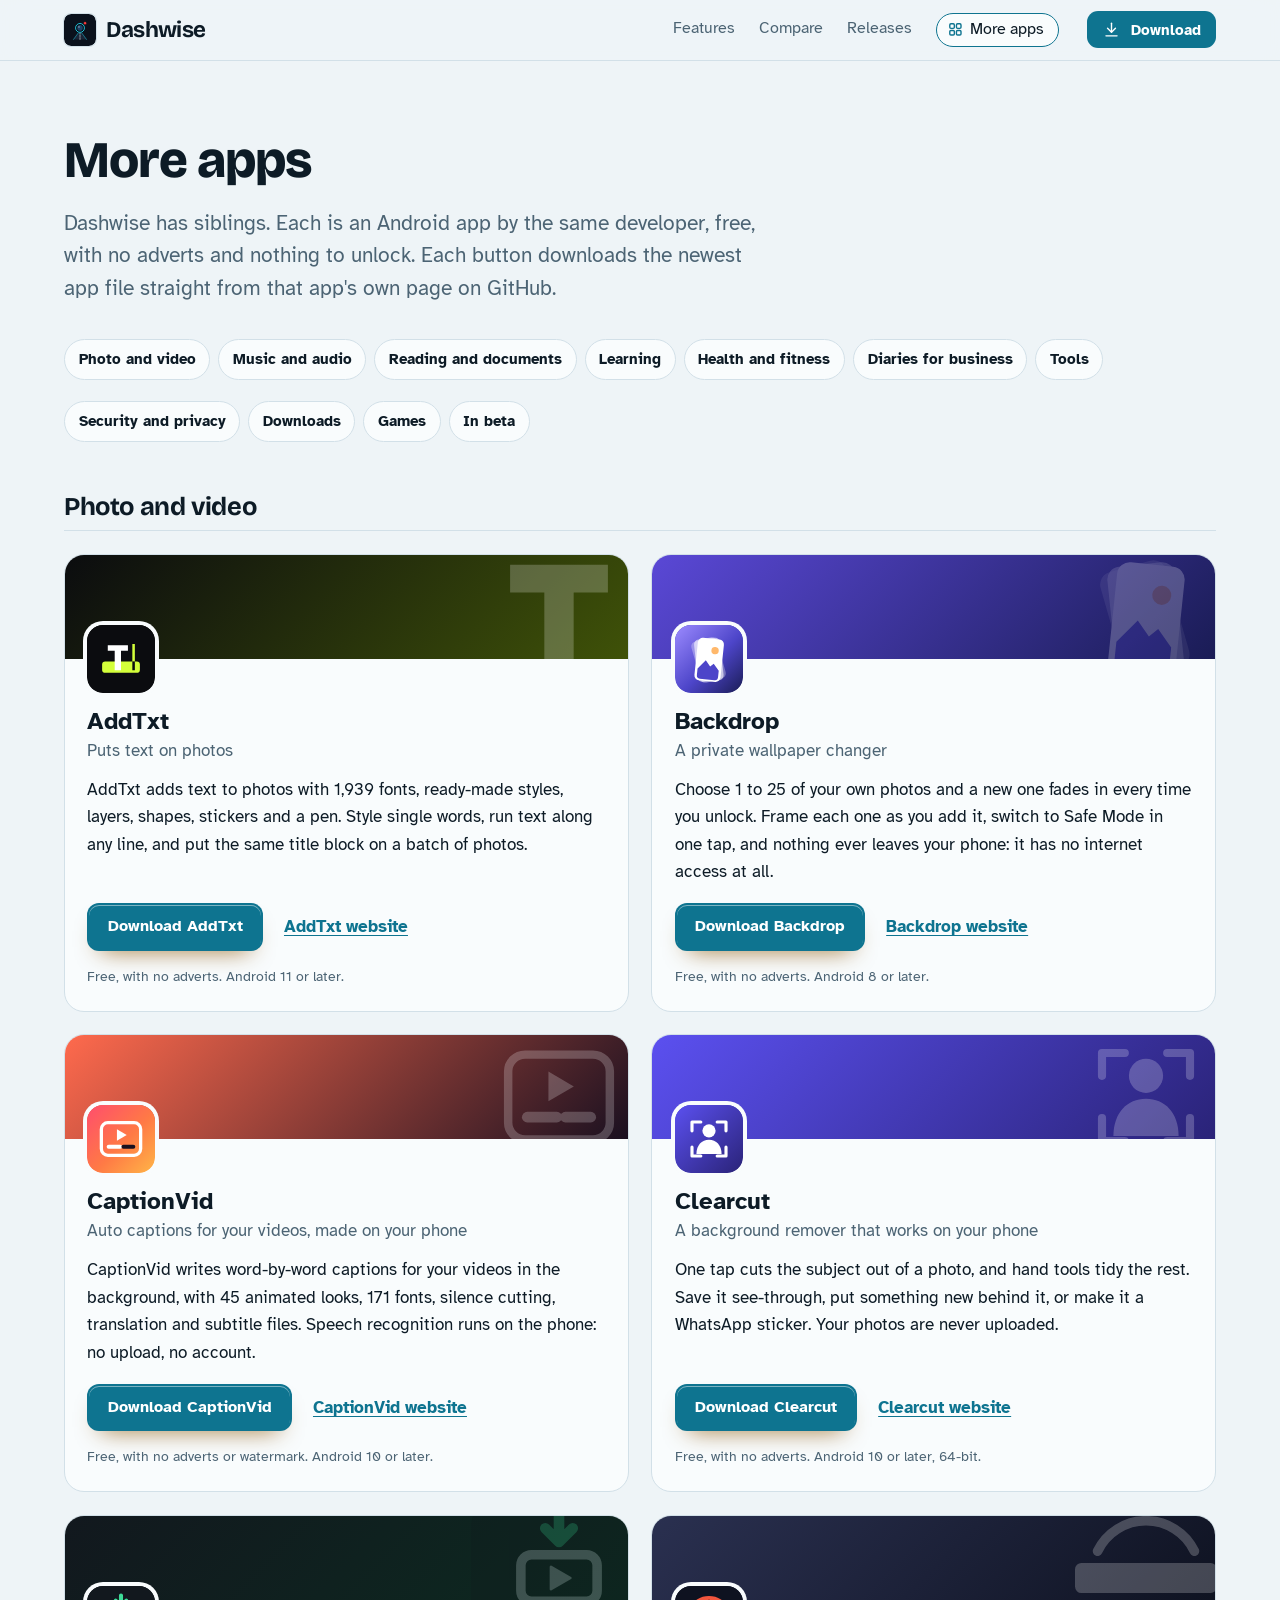
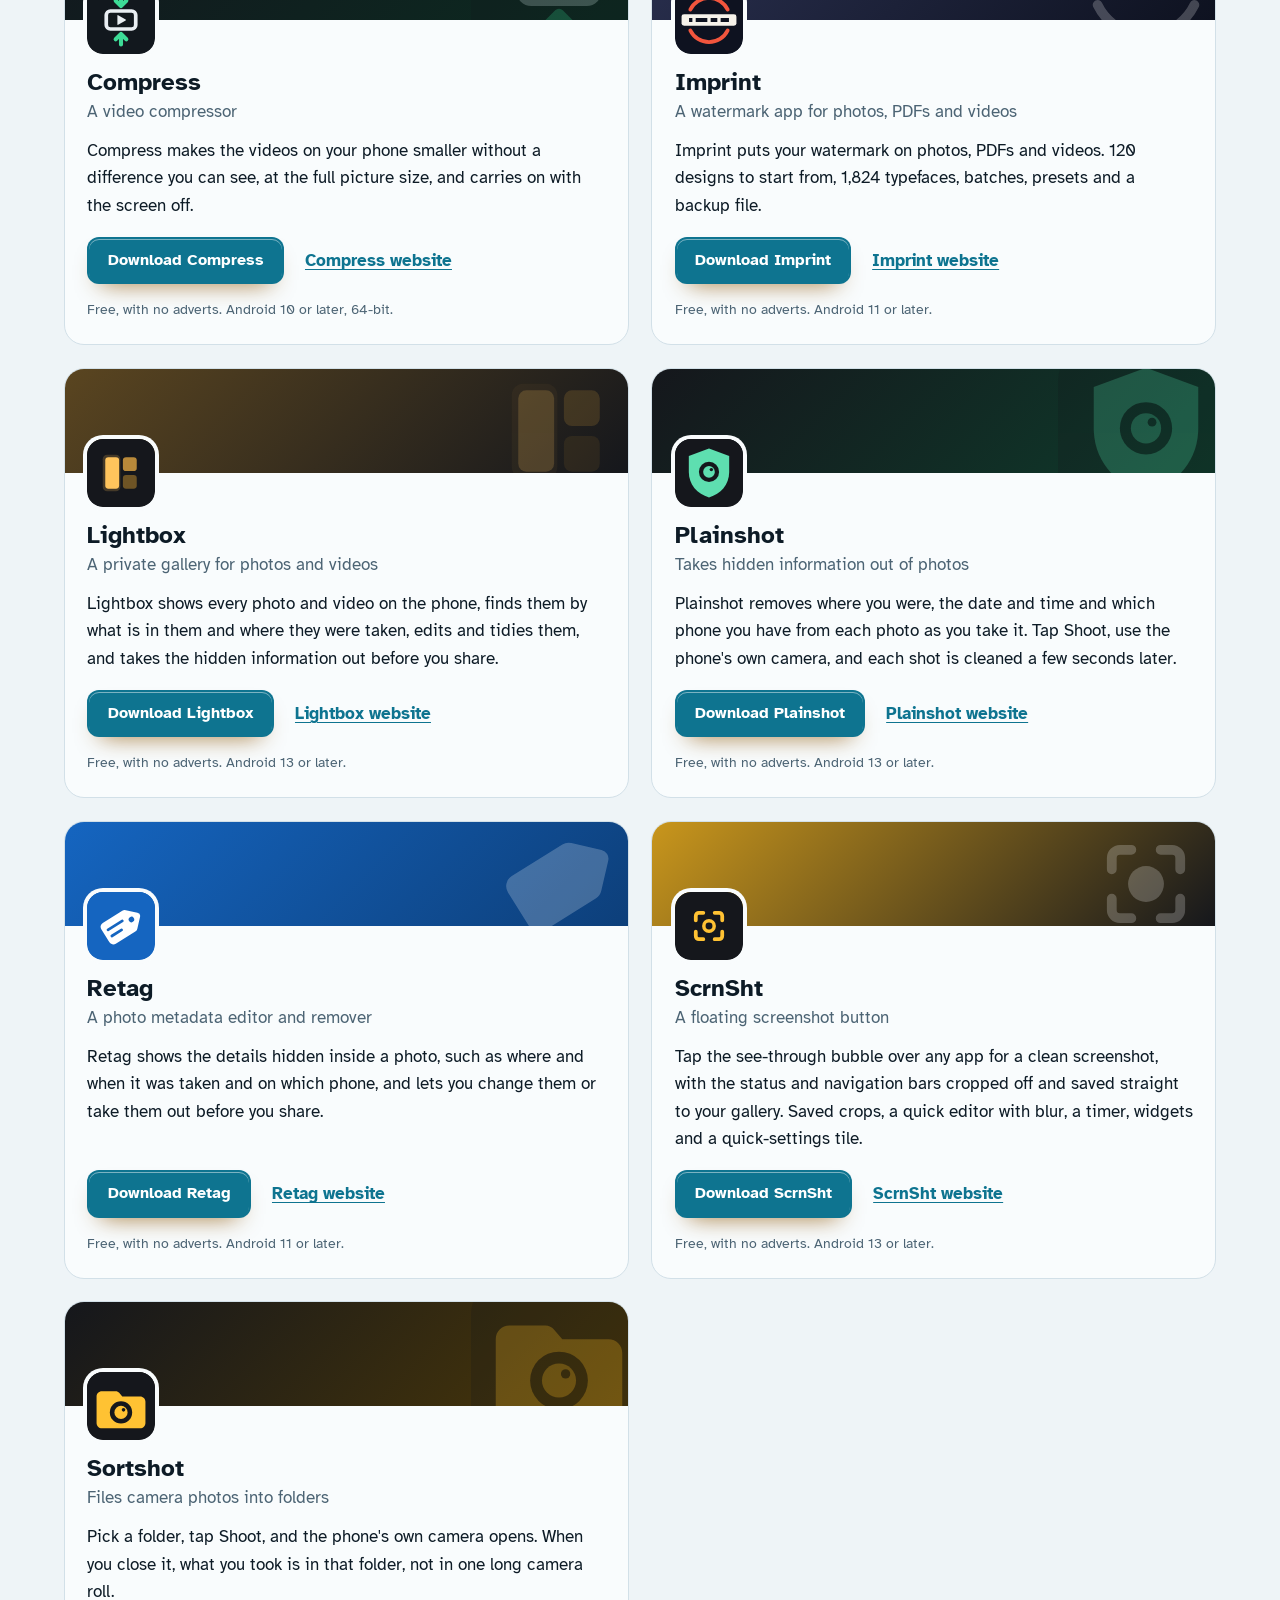
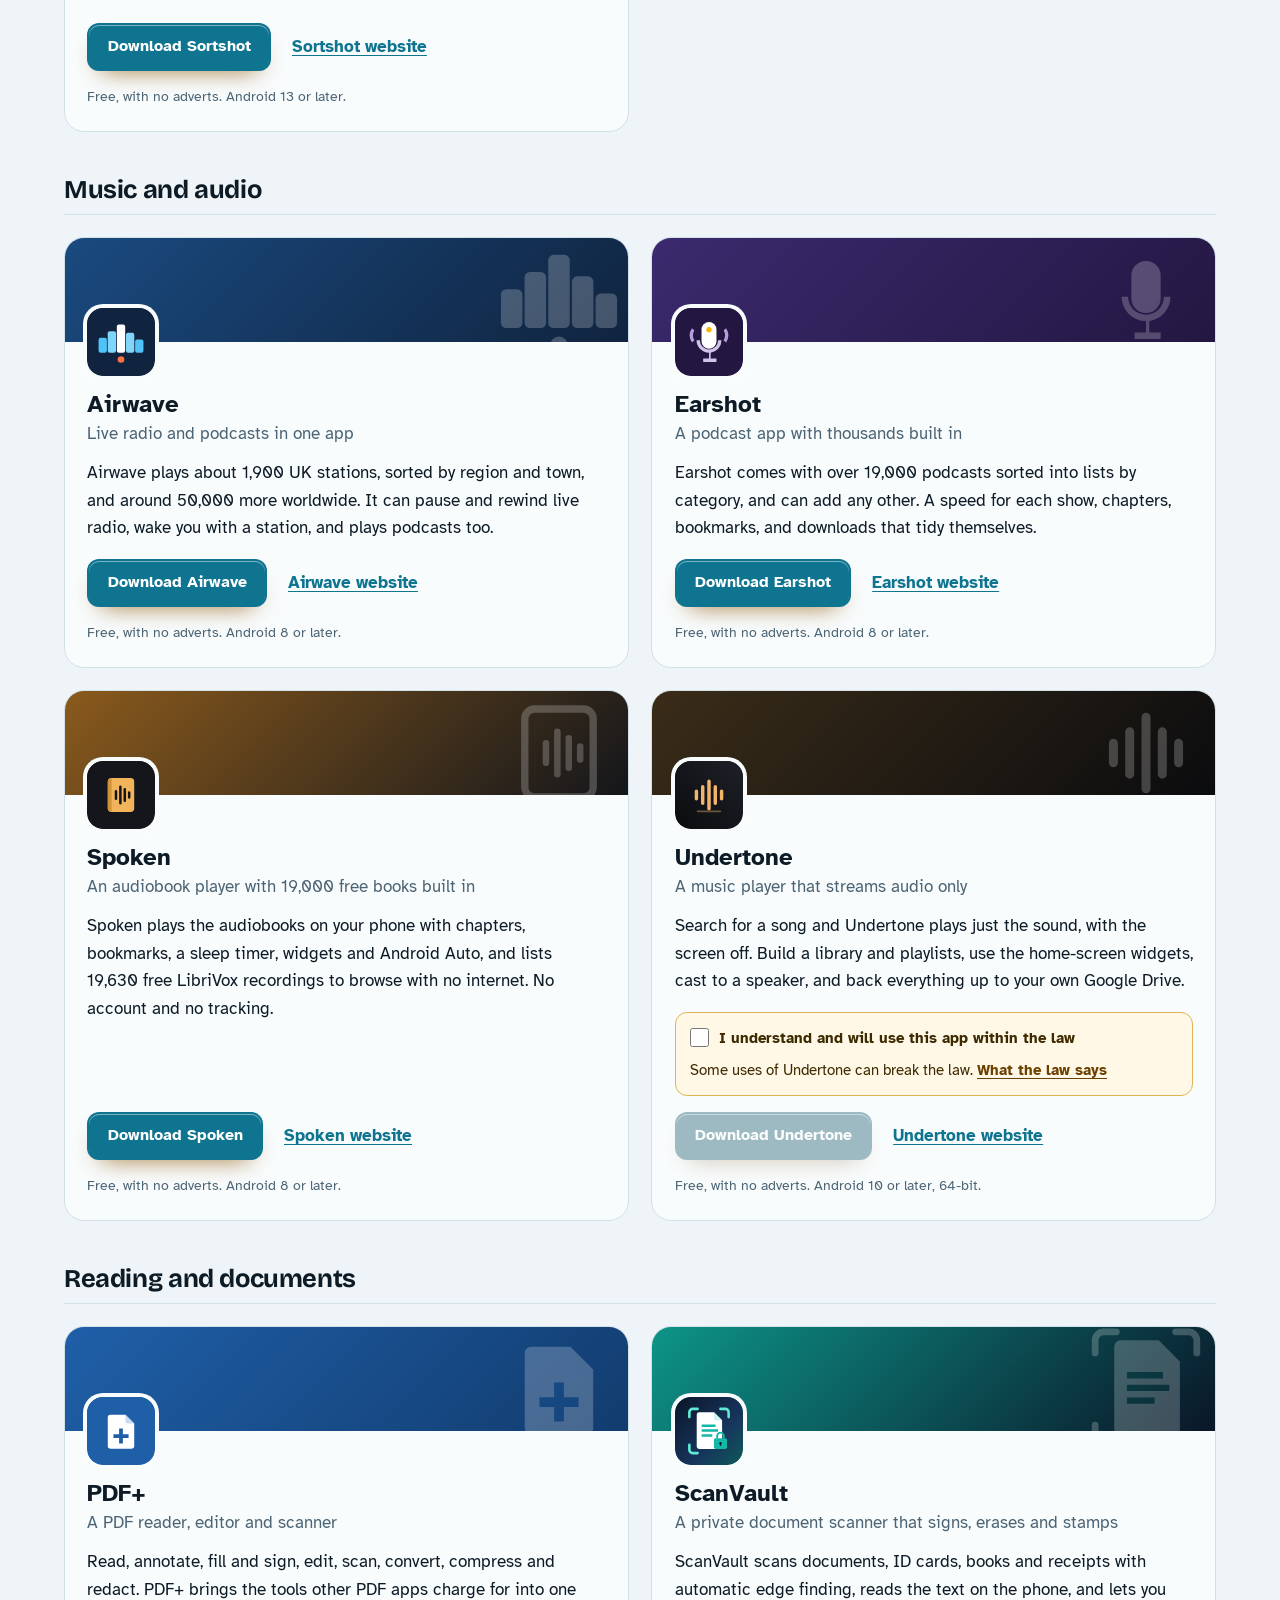
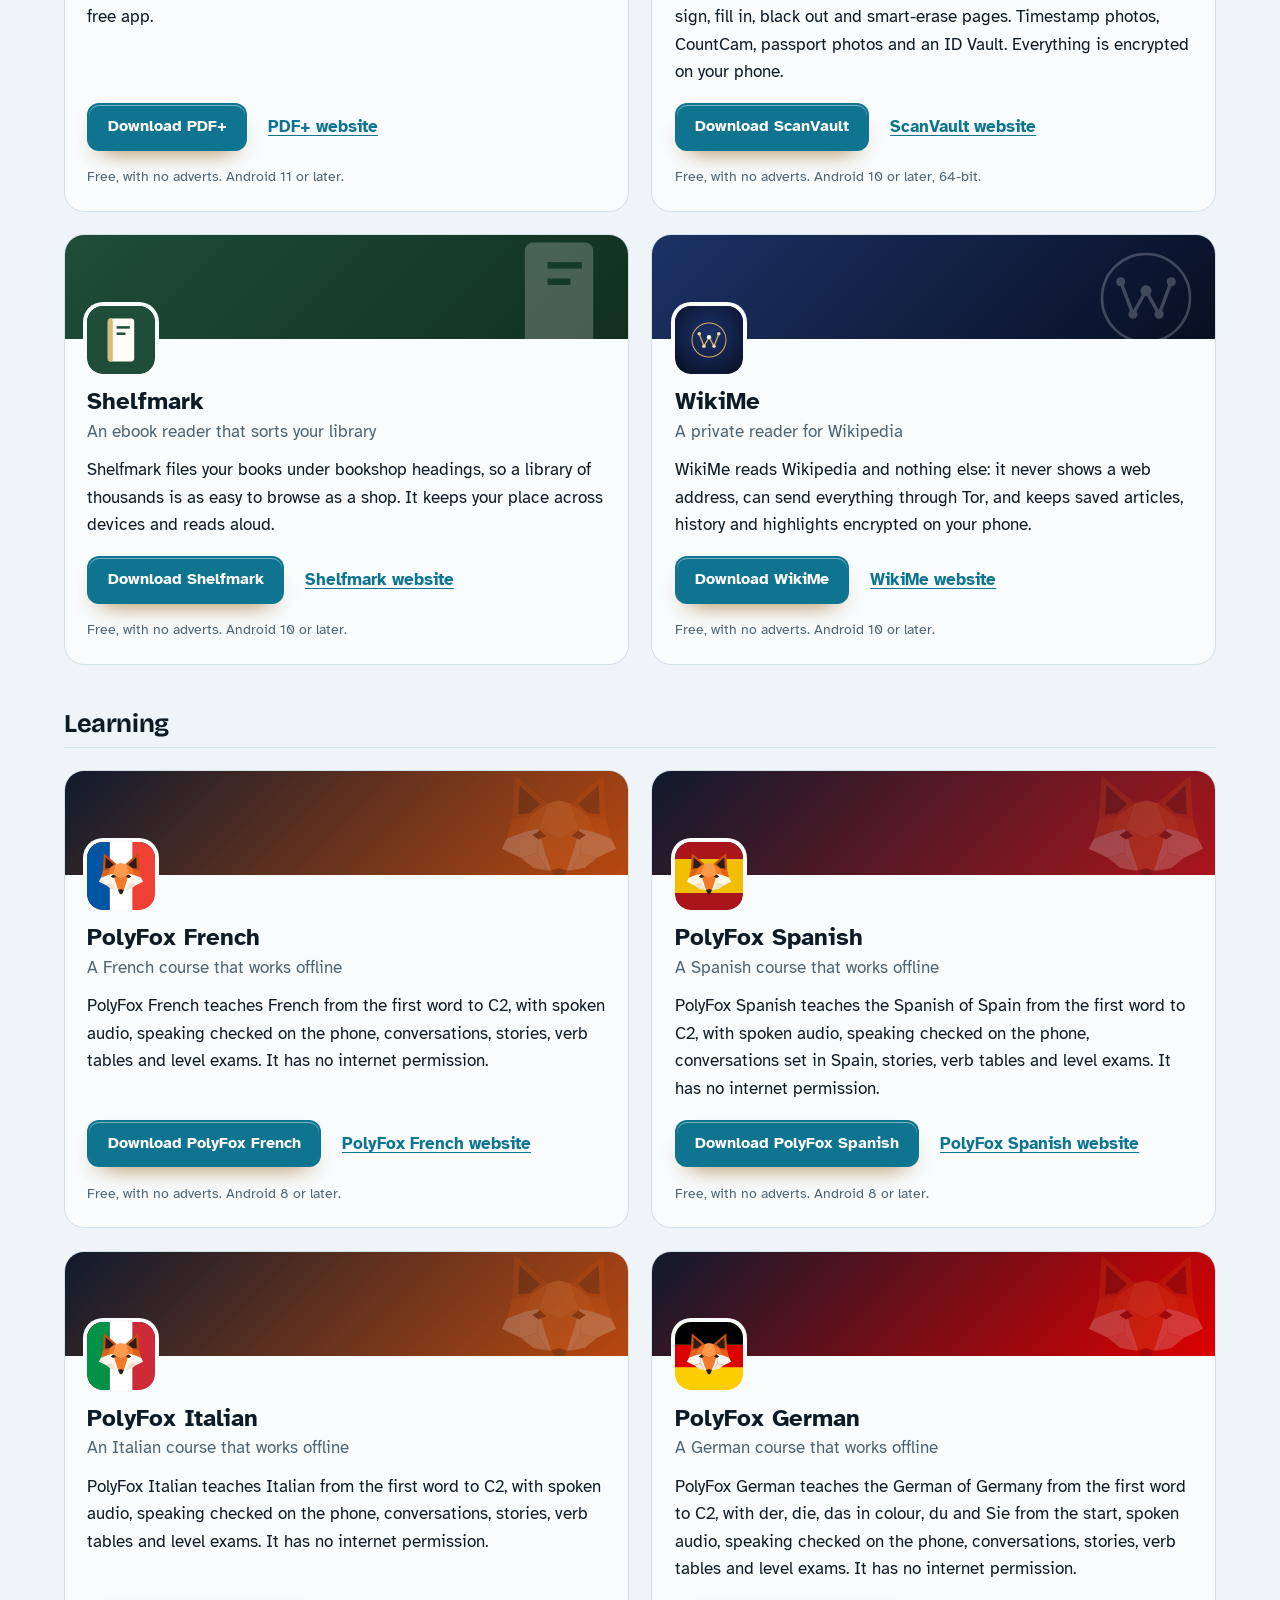
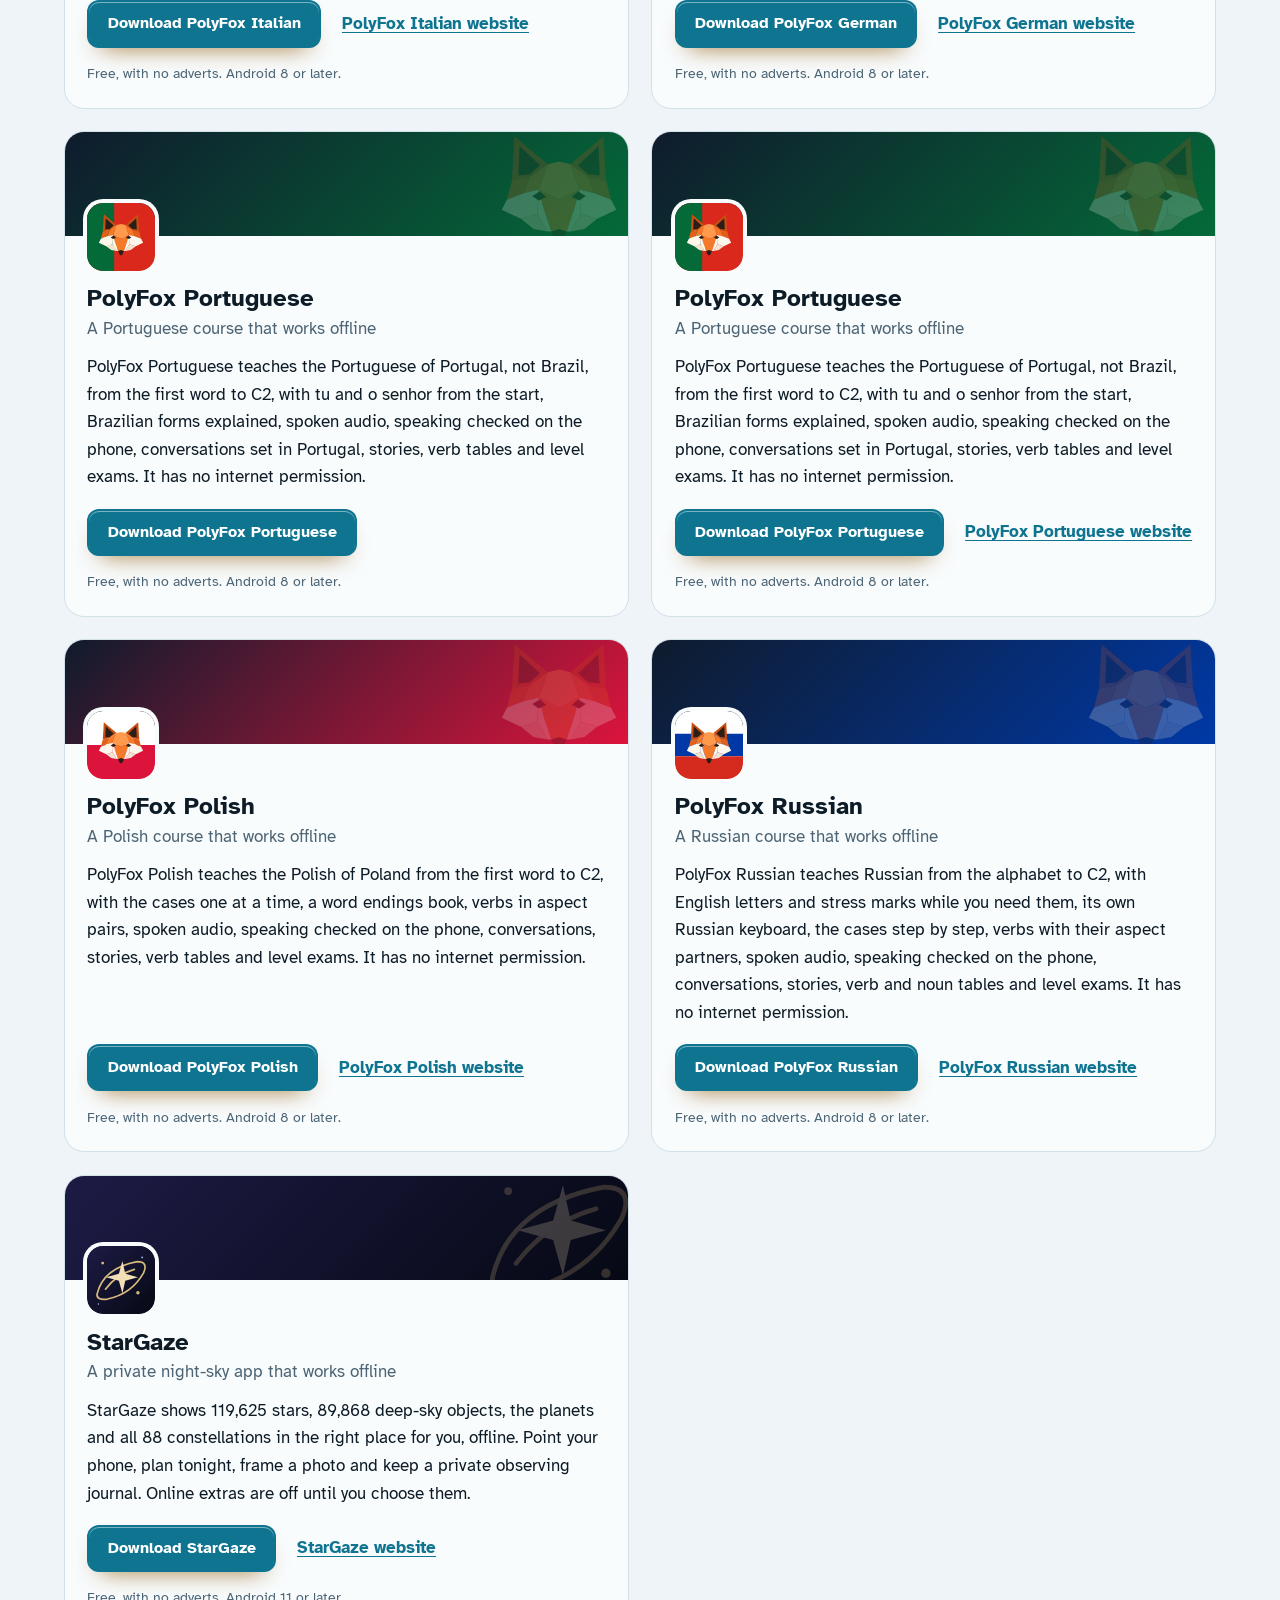
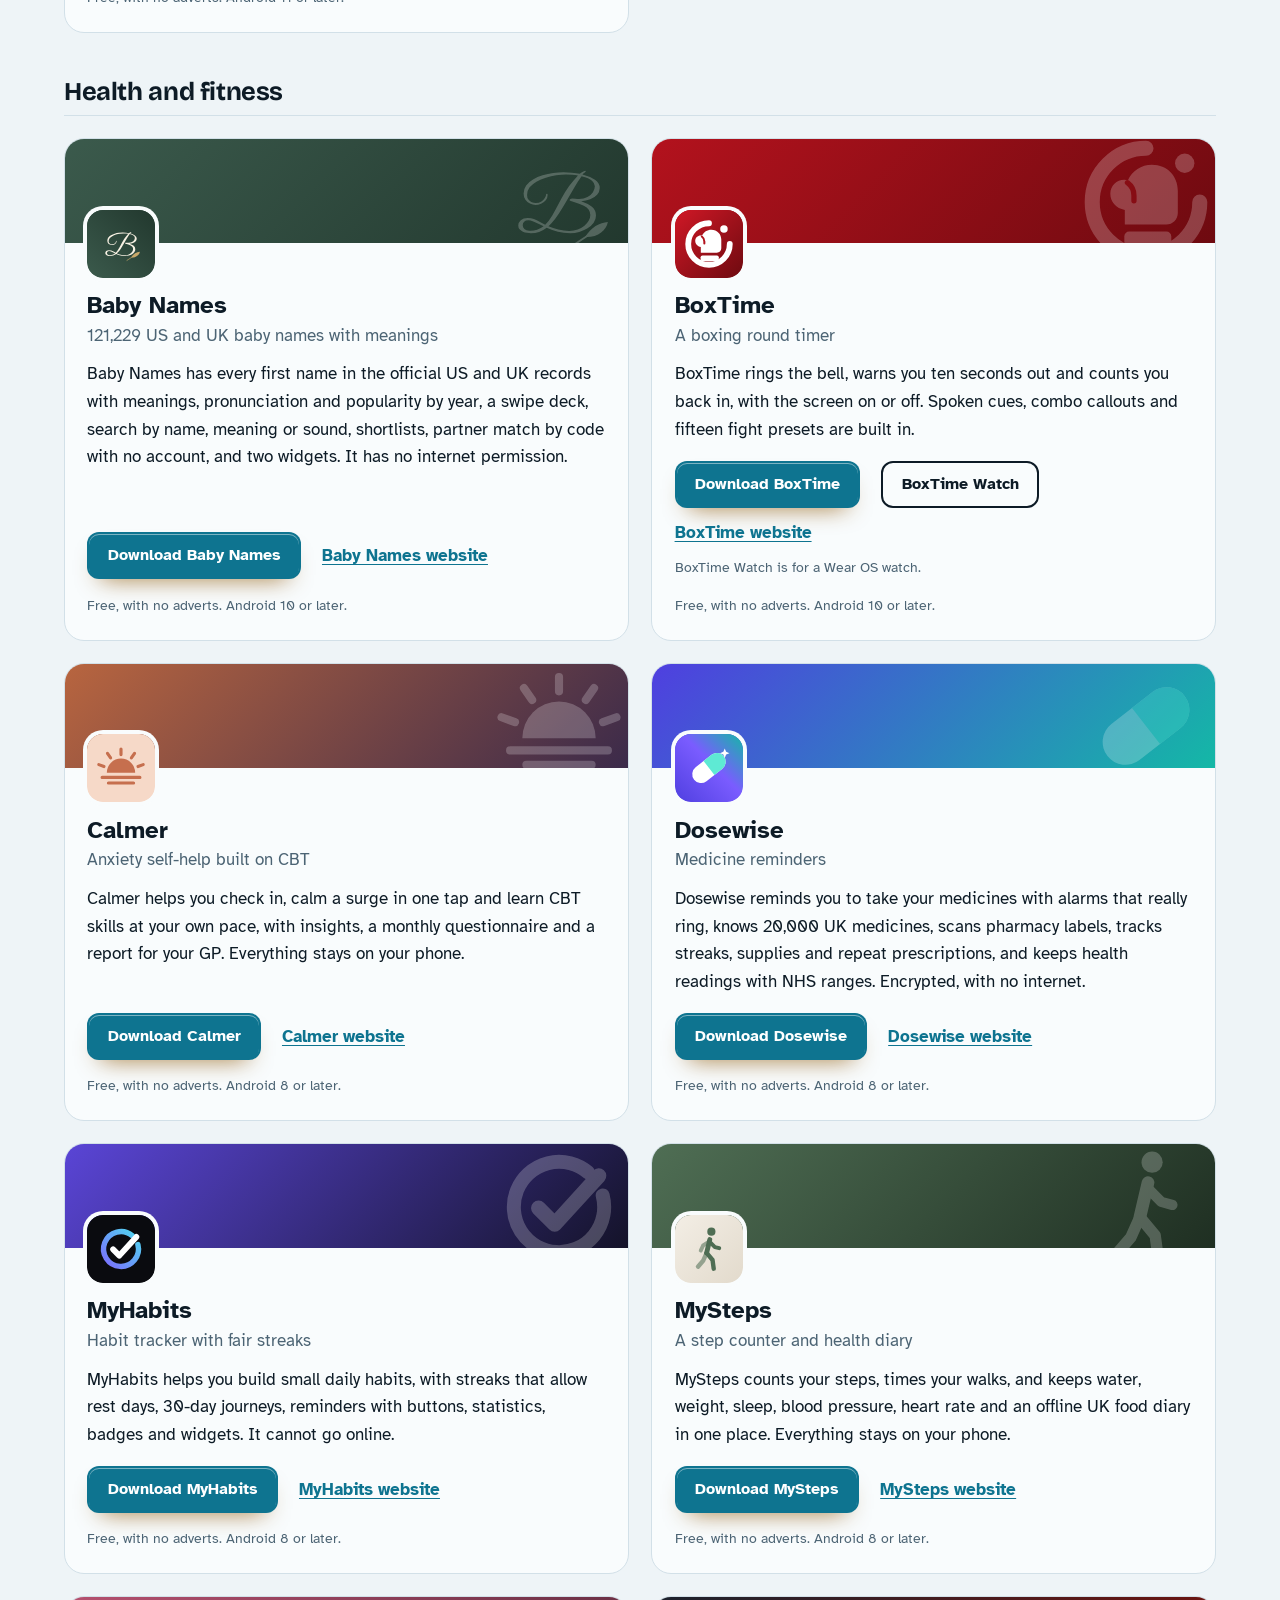
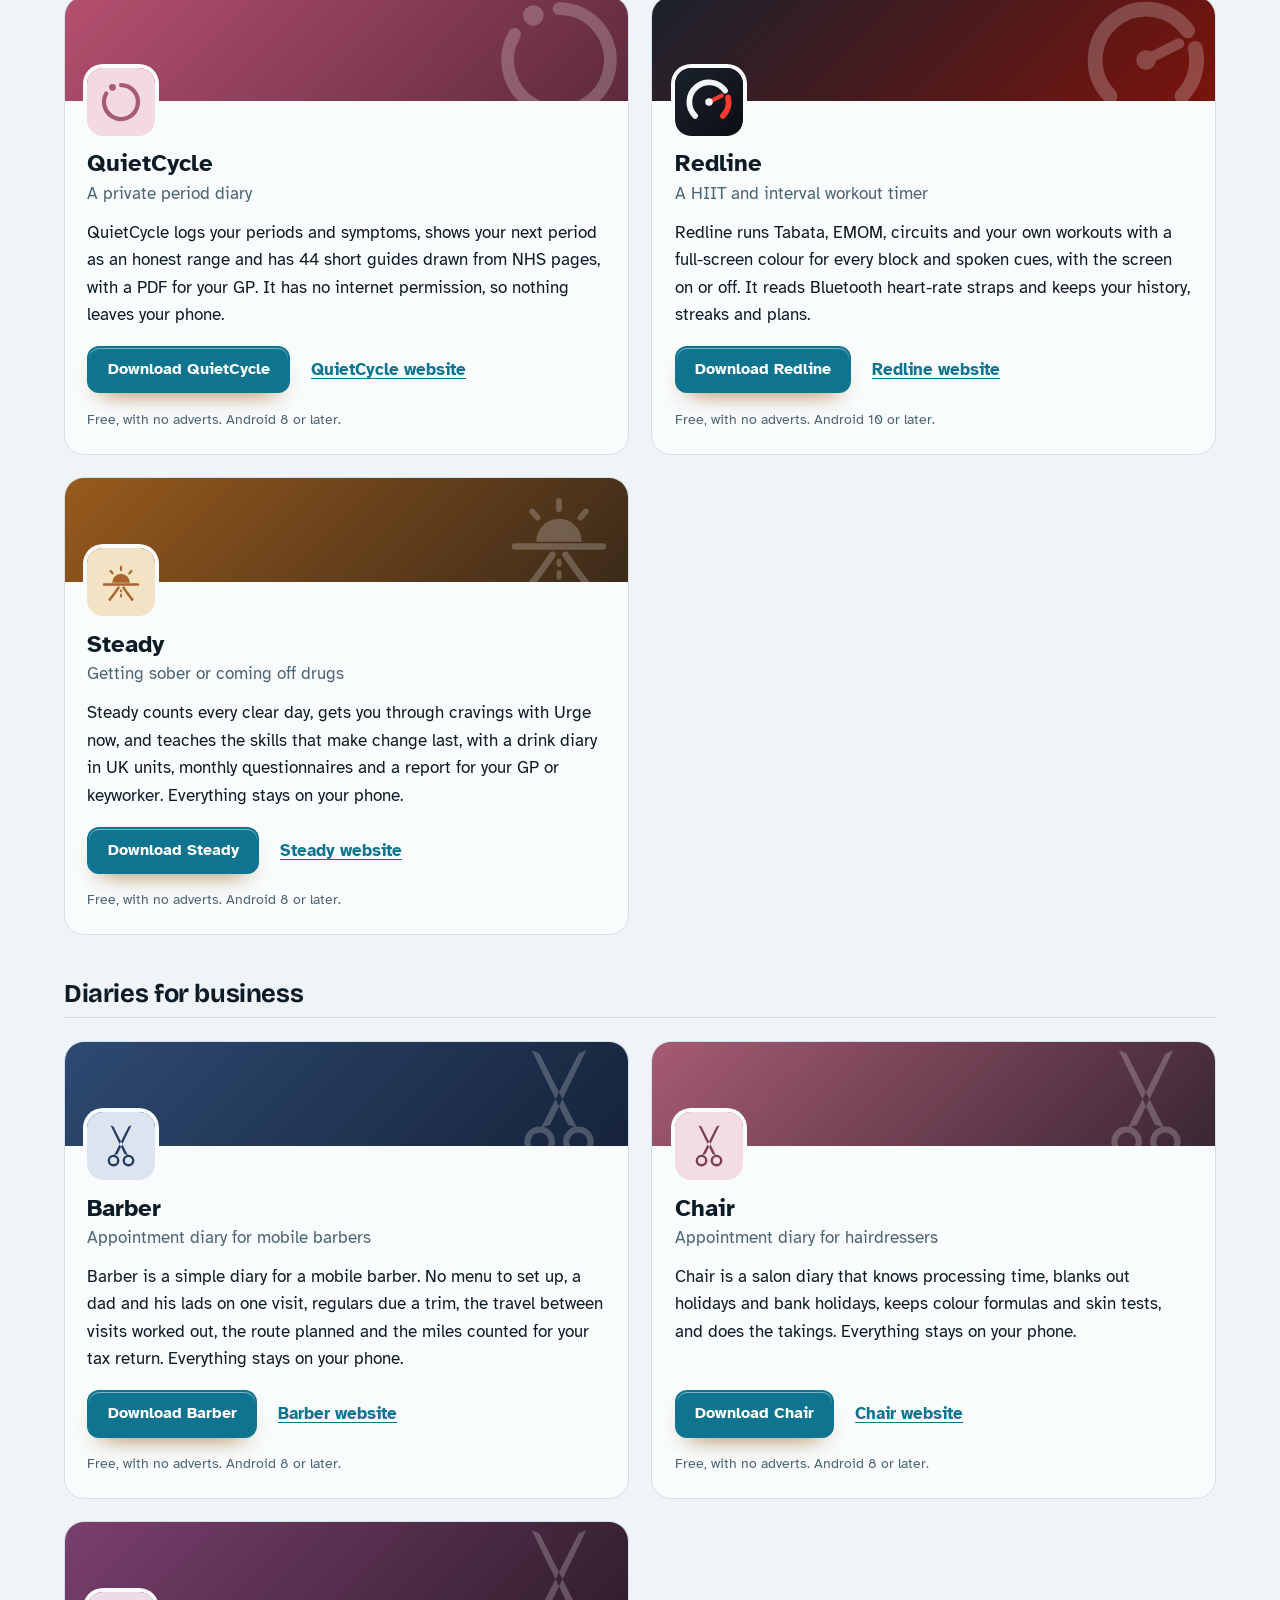
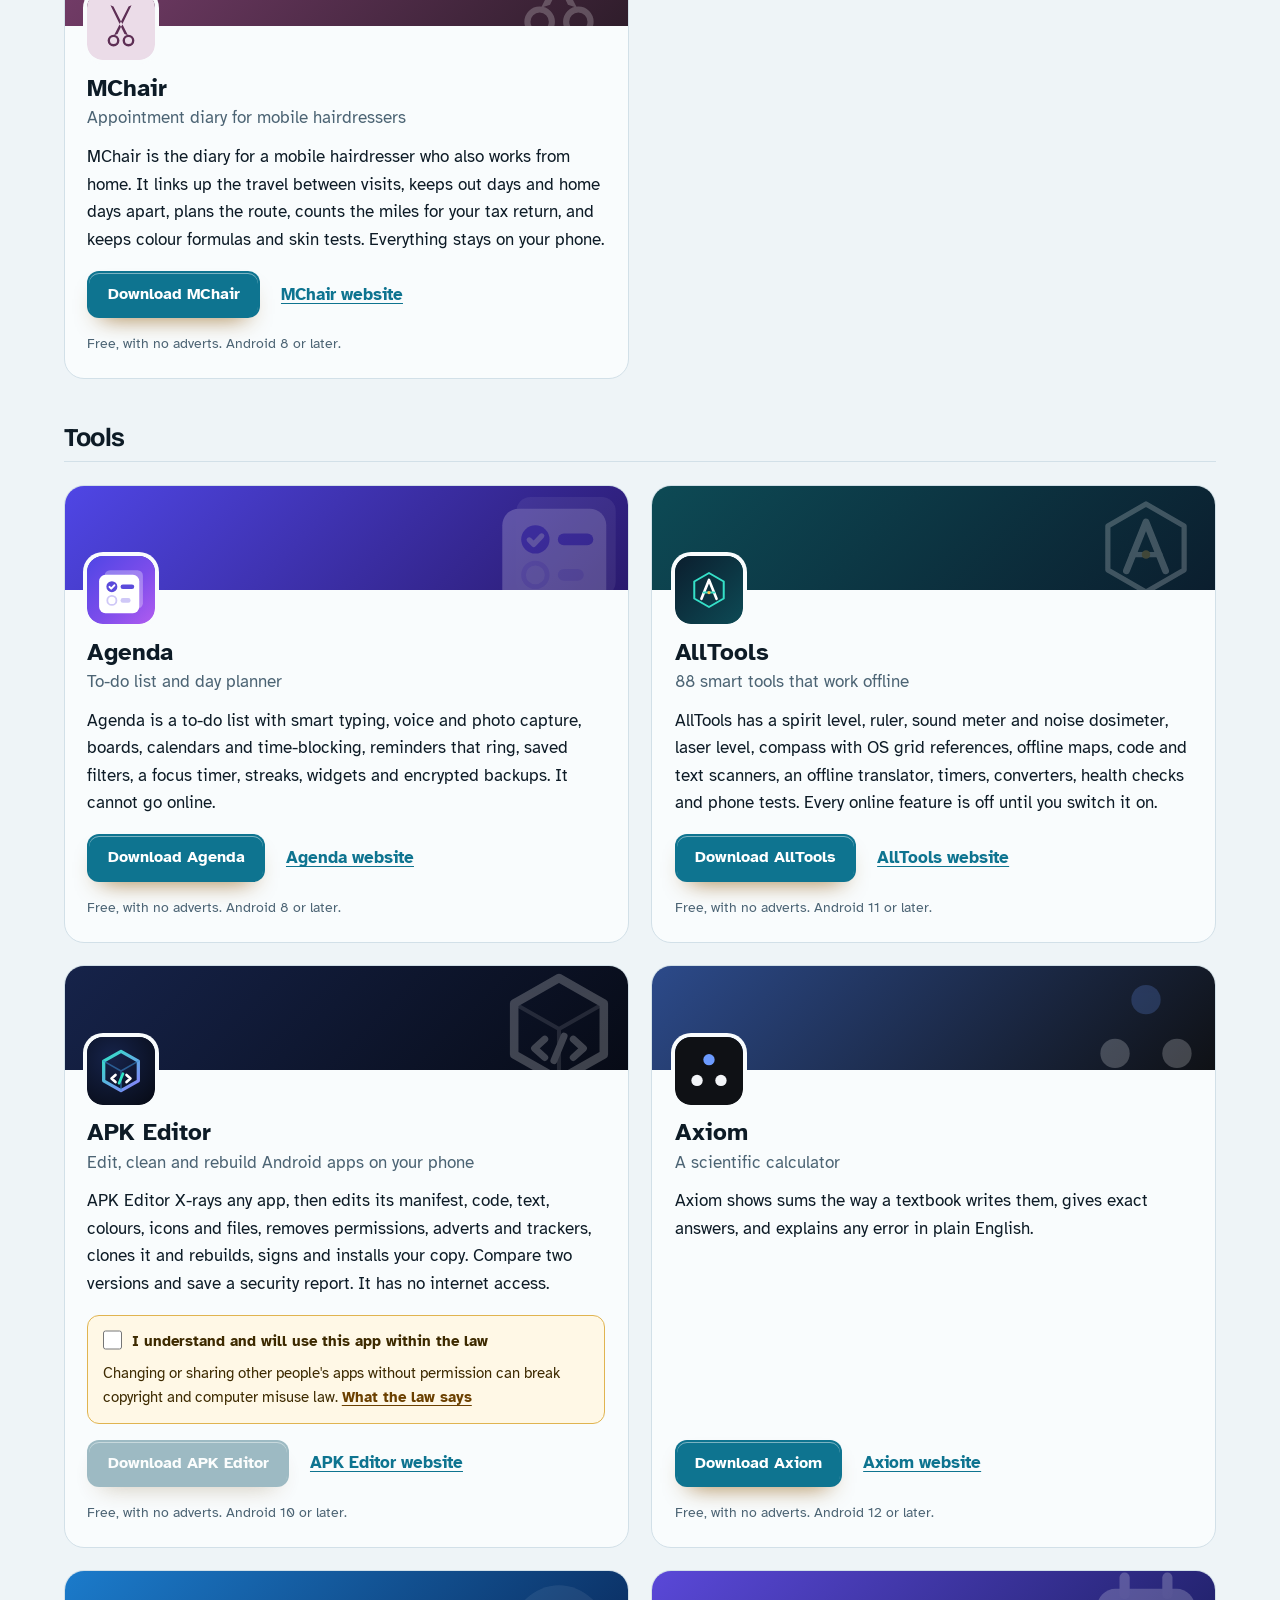
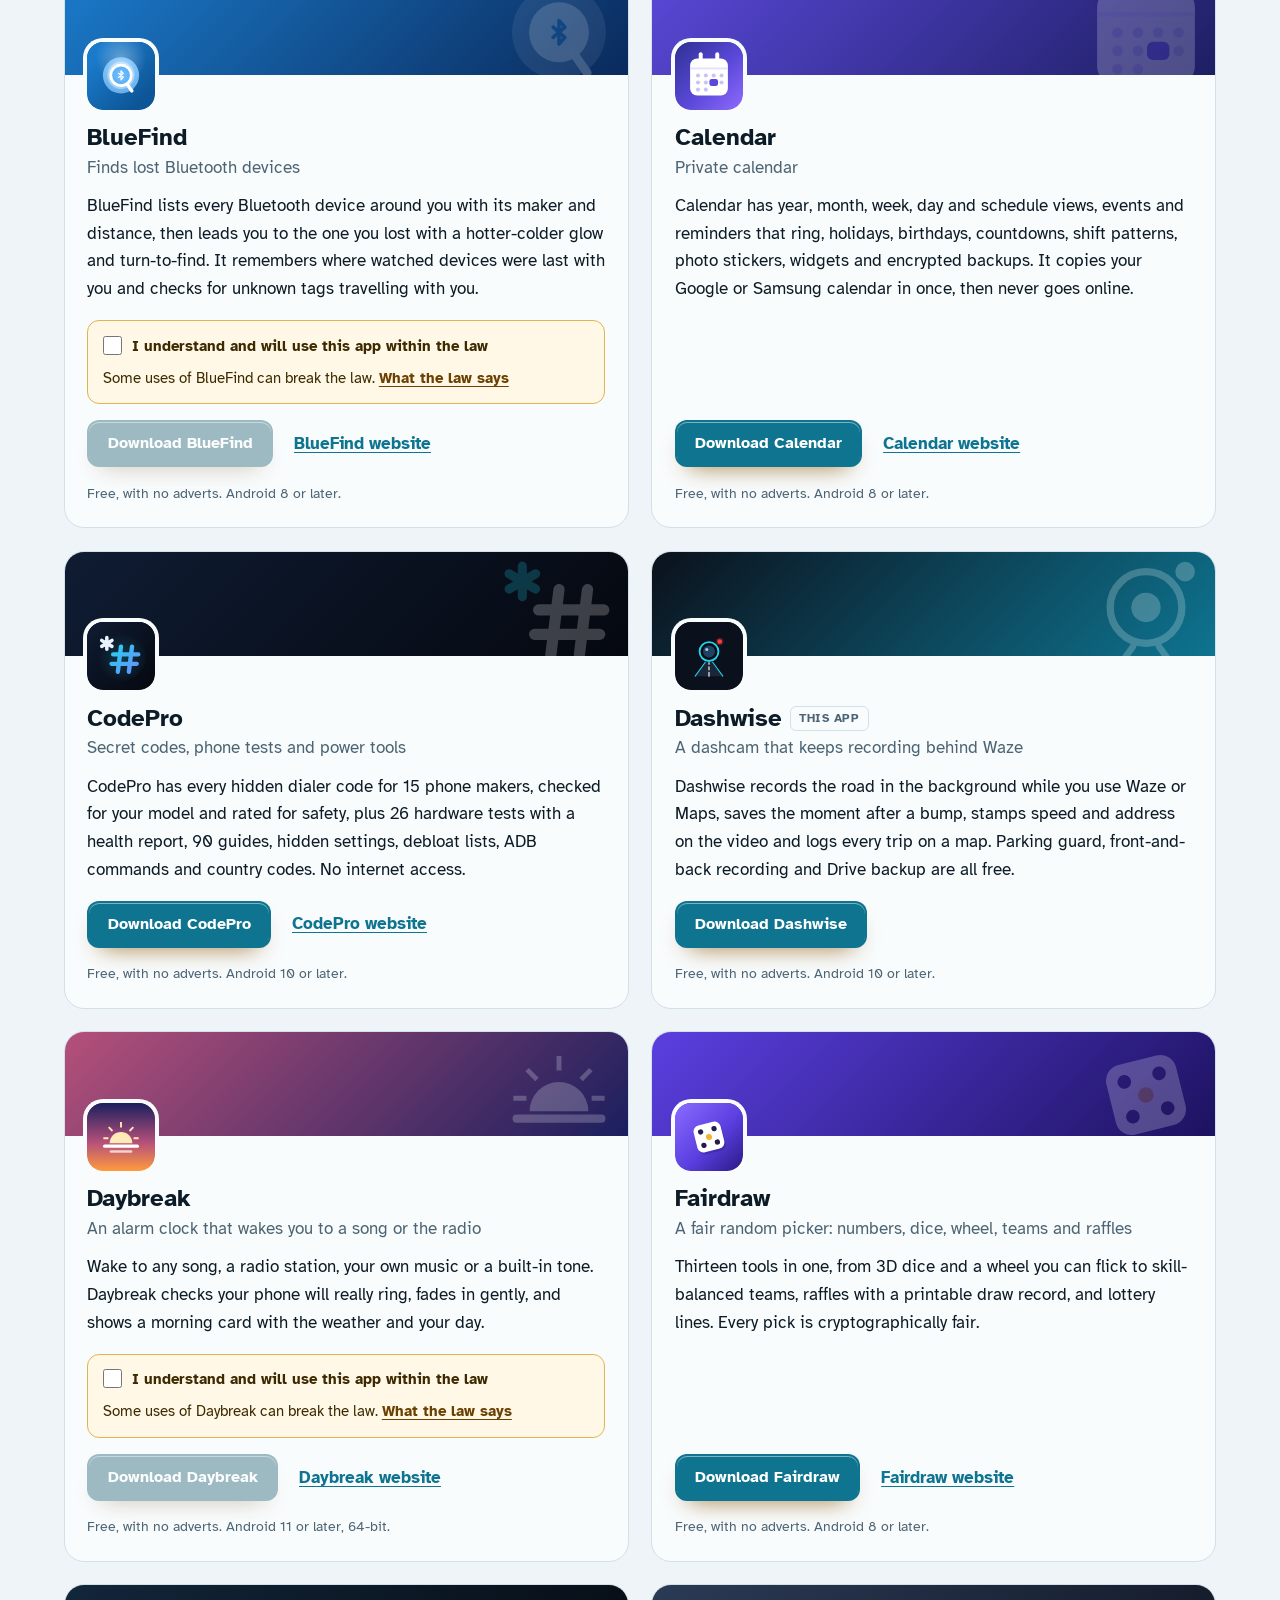
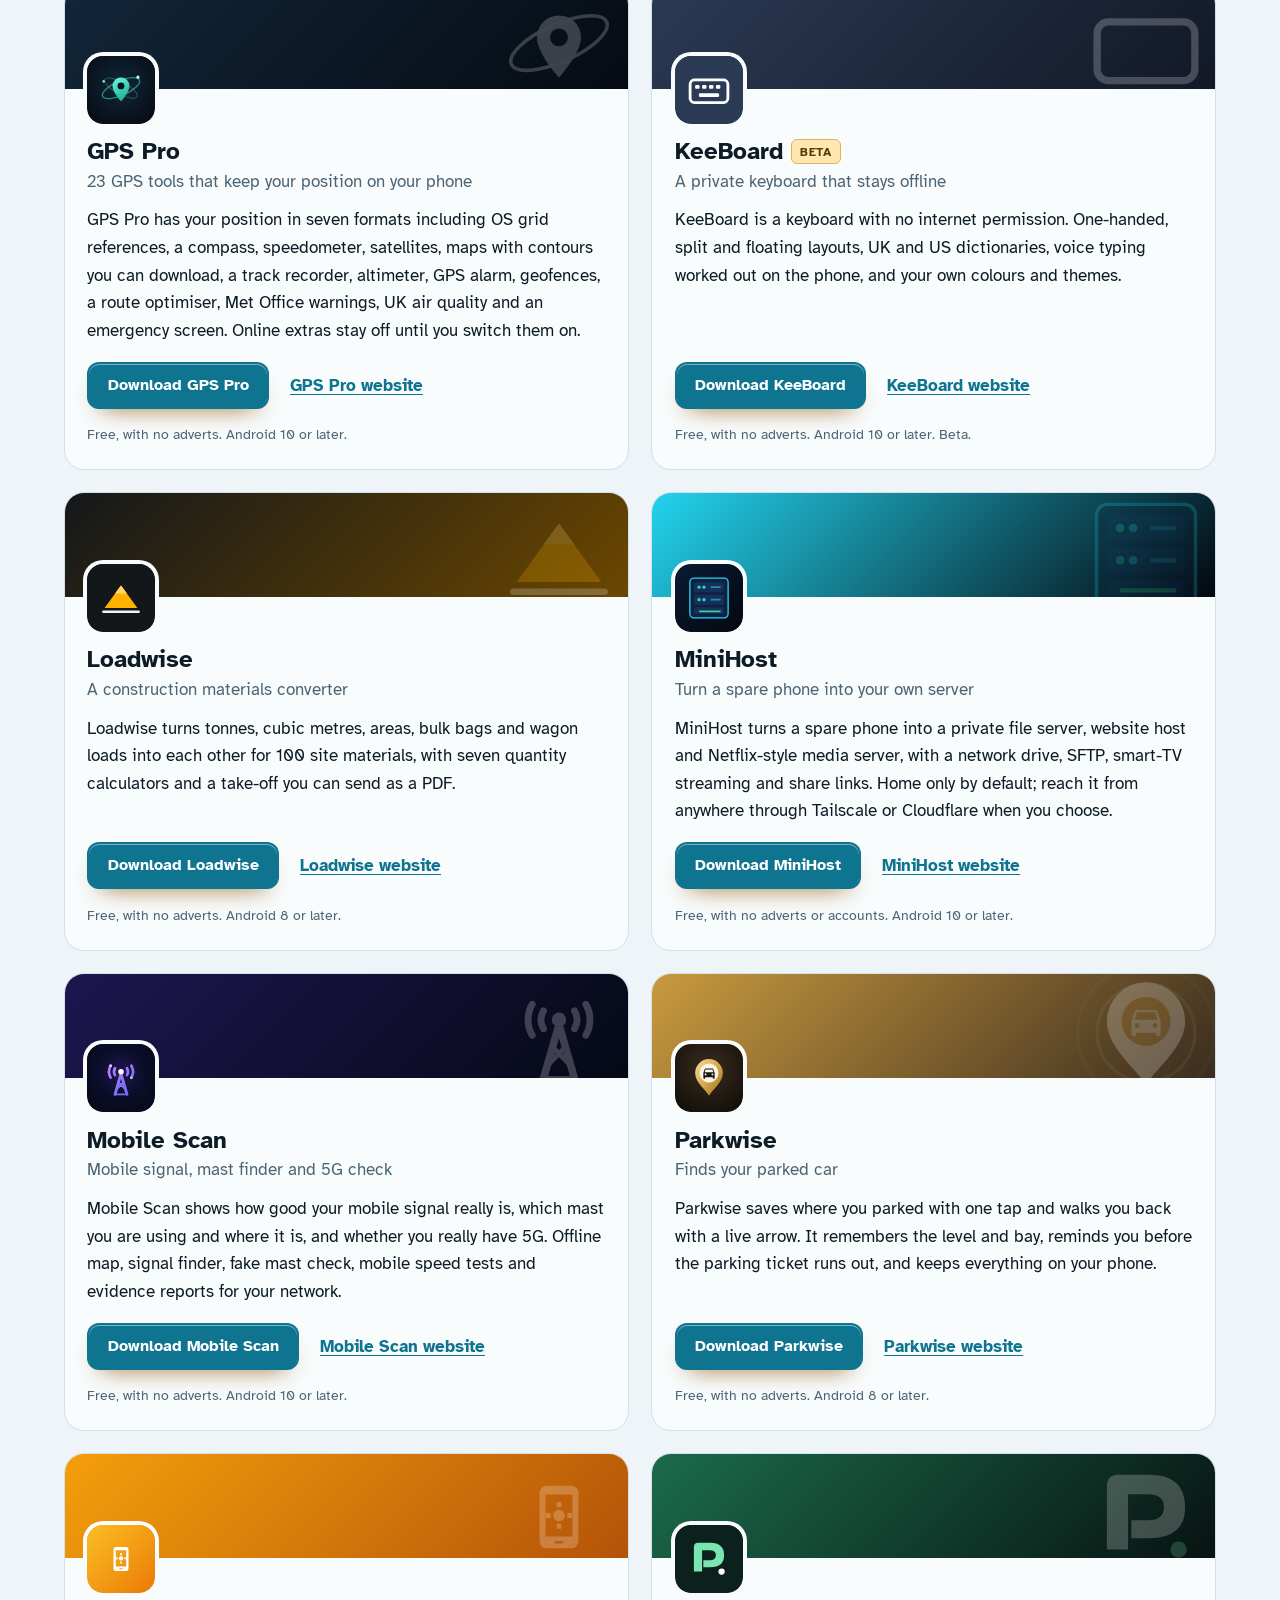
==== commit 89ed7094: "More apps: add Baby Names" ====
--- a/more-apps.html
+++ b/more-apps.html
@@ -4,7 +4,7 @@
 <meta charset="utf-8">
 <meta name="viewport" content="width=device-width, initial-scale=1">
 <title>More free Android apps from the maker of Dashwise</title>
-<meta name="description" content="All 96 free Android apps from the maker of Dashwise, in one list by category, each with its download and a link to its website.">
+<meta name="description" content="All 97 free Android apps from the maker of Dashwise, in one list by category, each with its download and a link to its website.">
 <meta name="author" content="Jonathan Jackson">
 <link rel="canonical" href="https://customgpter.github.io/dashwise/more-apps.html">
 <meta name="theme-color" content="#eef4f7" media="(prefers-color-scheme: light)">
@@ -12,7 +12,7 @@
 <meta property="og:type" content="website">
 <meta property="og:site_name" content="Dashwise">
 <meta property="og:title" content="More free Android apps from the maker of Dashwise">
-<meta property="og:description" content="All 96 free Android apps from the maker of Dashwise, in one list by category, each with its download and a link to its website.">
+<meta property="og:description" content="All 97 free Android apps from the maker of Dashwise, in one list by category, each with its download and a link to its website.">
 <meta property="og:url" content="https://customgpter.github.io/dashwise/more-apps.html">
 <meta property="og:image" content="https://customgpter.github.io/dashwise/assets/og.png">
 <meta property="og:image:width" content="1200">
@@ -26,7 +26,7 @@
 <link rel="preload" href="./assets/fonts/atkinson-hyperlegible-latin-400-normal.woff2" as="font" type="font/woff2" crossorigin>
 <link rel="stylesheet" href="./assets/site.css?v=1">
 <link rel="stylesheet" href="./assets/house.css?v=1">
-<script type="application/ld+json">{"@context":"https://schema.org","@type":"ItemList","name":"Apps from the maker of Dashwise","url":"https://customgpter.github.io/dashwise/more-apps.html","itemListElement":[{"@type":"ListItem","position":1,"name":"AddTxt","url":"https://customgpter.github.io/addtxt/"},{"@type":"ListItem","position":2,"name":"Backdrop","url":"https://customgpter.github.io/backdrop/"},{"@type":"ListItem","position":3,"name":"CaptionVid","url":"https://customgpter.github.io/captionvid/"},{"@type":"ListItem","position":4,"name":"Clearcut","url":"https://customgpter.github.io/clearcut/"},{"@type":"ListItem","position":5,"name":"Compress","url":"https://customgpter.github.io/compress/"},{"@type":"ListItem","position":6,"name":"Imprint","url":"https://customgpter.github.io/imprint/"},{"@type":"ListItem","position":7,"name":"Lightbox","url":"https://customgpter.github.io/lightbox/"},{"@type":"ListItem","position":8,"name":"Plainshot","url":"https://customgpter.github.io/plainshot/"},{"@type":"ListItem","position":9,"name":"Retag","url":"https://customgpter.github.io/retag/"},{"@type":"ListItem","position":10,"name":"ScrnSht","url":"https://customgpter.github.io/scrnsht/"},{"@type":"ListItem","position":11,"name":"Sortshot","url":"https://customgpter.github.io/sortshot/"},{"@type":"ListItem","position":12,"name":"Airwave","url":"https://customgpter.github.io/airwave/"},{"@type":"ListItem","position":13,"name":"Earshot","url":"https://customgpter.github.io/earshot/"},{"@type":"ListItem","position":14,"name":"Spoken","url":"https://customgpter.github.io/spoken/"},{"@type":"ListItem","position":15,"name":"Undertone","url":"https://customgpter.github.io/undertone/"},{"@type":"ListItem","position":16,"name":"PDF+","url":"https://customgpter.github.io/pdfplus/"},{"@type":"ListItem","position":17,"name":"ScanVault","url":"https://customgpter.github.io/scanvault/"},{"@type":"ListItem","position":18,"name":"Shelfmark","url":"https://customgpter.github.io/shelfmark/"},{"@type":"ListItem","position":19,"name":"WikiMe","url":"https://customgpter.github.io/wikime/"},{"@type":"ListItem","position":20,"name":"PolyFox French","url":"https://customgpter.github.io/polyfox/"},{"@type":"ListItem","position":21,"name":"PolyFox German","url":"https://customgpter.github.io/polyfox-german/"},{"@type":"ListItem","position":22,"name":"PolyFox Portuguese","url":"https://customgpter.github.io/polyfox-portuguese/"},{"@type":"ListItem","position":23,"name":"PolyFox Polish","url":"https://customgpter.github.io/polyfox-polish/"},{"@type":"ListItem","position":24,"name":"PolyFox Russian","url":"https://customgpter.github.io/polyfox-russian/"},{"@type":"ListItem","position":25,"name":"StarGaze","url":"https://customgpter.github.io/stargaze/"},{"@type":"ListItem","position":26,"name":"BoxTime","url":"https://customgpter.github.io/boxtime/"},{"@type":"ListItem","position":27,"name":"Calmer","url":"https://customgpter.github.io/calmer/"},{"@type":"ListItem","position":28,"name":"Dosewise","url":"https://customgpter.github.io/dosewise/"},{"@type":"ListItem","position":29,"name":"MyHabits","url":"https://customgpter.github.io/myhabits/"},{"@type":"ListItem","position":30,"name":"MySteps","url":"https://customgpter.github.io/mysteps/"},{"@type":"ListItem","position":31,"name":"QuietCycle","url":"https://customgpter.github.io/quietcycle/"},{"@type":"ListItem","position":32,"name":"Redline","url":"https://customgpter.github.io/redline/"},{"@type":"ListItem","position":33,"name":"Steady","url":"https://customgpter.github.io/steady/"},{"@type":"ListItem","position":34,"name":"Barber","url":"https://customgpter.github.io/barber/"},{"@type":"ListItem","position":35,"name":"Chair","url":"https://customgpter.github.io/chair/"},{"@type":"ListItem","position":36,"name":"MChair","url":"https://customgpter.github.io/mchair/"},{"@type":"ListItem","position":37,"name":"Agenda","url":"https://customgpter.github.io/agenda/"},{"@type":"ListItem","position":38,"name":"AllTools","url":"https://customgpter.github.io/alltools/"},{"@type":"ListItem","position":39,"name":"APK Editor","url":"https://customgpter.github.io/apkeditor/"},{"@type":"ListItem","position":40,"name":"Axiom","url":"https://customgpter.github.io/axiom/"},{"@type":"ListItem","position":41,"name":"BlueFind","url":"https://customgpter.github.io/bluefind/"},{"@type":"ListItem","position":42,"name":"Calendar","url":"https://customgpter.github.io/calendar/"},{"@type":"ListItem","position":43,"name":"CodePro","url":"https://customgpter.github.io/codepro/"},{"@type":"ListItem","position":44,"name":"Dashwise","url":"https://customgpter.github.io/dashwise/"},{"@type":"ListItem","position":45,"name":"Daybreak","url":"https://customgpter.github.io/daybreak/"},{"@type":"ListItem","position":46,"name":"Fairdraw","url":"https://customgpter.github.io/fairdraw/"},{"@type":"ListItem","position":47,"name":"GPS Pro","url":"https://customgpter.github.io/gpspro/"},{"@type":"ListItem","position":48,"name":"KeeBoard","url":"https://customgpter.github.io/keeboard/"},{"@type":"ListItem","position":49,"name":"Loadwise","url":"https://customgpter.github.io/loadwise/"},{"@type":"ListItem","position":50,"name":"MiniHost","url":"https://customgpter.github.io/minihost/"},{"@type":"ListItem","position":51,"name":"Mobile Scan","url":"https://customgpter.github.io/mobilescan/"},{"@type":"ListItem","position":52,"name":"Parkwise","url":"https://customgpter.github.io/parkwise/"},{"@type":"ListItem","position":53,"name":"Pocketmind","url":"https://customgpter.github.io/pocketmind/"},{"@type":"ListItem","position":54,"name":"Refine","url":"https://customgpter.github.io/refine/"},{"@type":"ListItem","position":55,"name":"Shiftwise","url":"https://customgpter.github.io/shiftwise/"},{"@type":"ListItem","position":56,"name":"SimpleCalc","url":"https://customgpter.github.io/simplecalc/"},{"@type":"ListItem","position":57,"name":"Skyline","url":"https://customgpter.github.io/skyline/"},{"@type":"ListItem","position":58,"name":"Slipway","url":"https://customgpter.github.io/slipway/"},{"@type":"ListItem","position":59,"name":"Tagger","url":"https://customgpter.github.io/tagger/"},{"@type":"ListItem","position":60,"name":"TotalClean","url":"https://customgpter.github.io/totalclean/"},{"@type":"ListItem","position":61,"name":"TVLink","url":"https://customgpter.github.io/tvlink/"},{"@type":"ListItem","position":62,"name":"Unbox","url":"https://customgpter.github.io/unbox/"},{"@type":"ListItem","position":63,"name":"WhatsKeep","url":"https://customgpter.github.io/whatskeep/"},{"@type":"ListItem","position":64,"name":"WiFi Scan","url":"https://customgpter.github.io/wifiscan/"},{"@type":"ListItem","position":65,"name":"Auditly","url":"https://customgpter.github.io/auditly/"},{"@type":"ListItem","position":66,"name":"Backchannel","url":"https://customgpter.github.io/backchannel/"},{"@type":"ListItem","position":67,"name":"ENotes","url":"https://customgpter.github.io/enotes/"},{"@type":"ListItem","position":68,"name":"FindMe","url":"https://customgpter.github.io/findme/"},{"@type":"ListItem","position":69,"name":"iLock","url":"https://customgpter.github.io/ilock/"},{"@type":"ListItem","position":70,"name":"ImSafe","url":"https://customgpter.github.io/imsafe/"},{"@type":"ListItem","position":71,"name":"IShred","url":"https://customgpter.github.io/ishred/"},{"@type":"ListItem","position":72,"name":"LockBox","url":"https://customgpter.github.io/lockbox/"},{"@type":"ListItem","position":73,"name":"PassVault","url":"https://customgpter.github.io/passvault/"},{"@type":"ListItem","position":74,"name":"SpyFind","url":"https://customgpter.github.io/spyfind/"},{"@type":"ListItem","position":75,"name":"TextWipe","url":"https://customgpter.github.io/textwipe/"},{"@type":"ListItem","position":76,"name":"Tracewire","url":"https://customgpter.github.io/tracewire/"},{"@type":"ListItem","position":77,"name":"Vigil","url":"https://customgpter.github.io/vigil/"},{"@type":"ListItem","position":78,"name":"Grab","url":"https://customgpter.github.io/grab/"},{"@type":"ListItem","position":79,"name":"Swarm","url":"https://customgpter.github.io/swarm/"},{"@type":"ListItem","position":80,"name":"Plane Games","url":"https://customgpter.github.io/plane-games/"},{"@type":"ListItem","position":81,"name":"Ninefold","url":"https://customgpter.github.io/ninefold/"},{"@type":"ListItem","position":82,"name":"Cubewise","url":"https://customgpter.github.io/cubewise/"},{"@type":"ListItem","position":83,"name":"Tilewise","url":"https://customgpter.github.io/tilewise/"},{"@type":"ListItem","position":84,"name":"Letterwise","url":"https://customgpter.github.io/letterwise/"},{"@type":"ListItem","position":85,"name":"Kingside","url":"https://customgpter.github.io/kingside/"},{"@type":"ListItem","position":86,"name":"Deckhand","url":"https://customgpter.github.io/deckhand/"},{"@type":"ListItem","position":87,"name":"SNESForge","url":"https://customgpter.github.io/snesforge/"},{"@type":"ListItem","position":88,"name":"Fame Boy","url":"https://customgpter.github.io/fameboy/"},{"@type":"ListItem","position":89,"name":"PSPPro","url":"https://customgpter.github.io/psppro/"},{"@type":"ListItem","position":90,"name":"MegaGen","url":"https://customgpter.github.io/megagen/"},{"@type":"ListItem","position":91,"name":"QVR","url":"https://customgpter.github.io/qvr/"},{"@type":"ListItem","position":92,"name":"QVR Watch","url":"https://customgpter.github.io/qvr-watch/"},{"@type":"ListItem","position":93,"name":"QVRLite","url":"https://customgpter.github.io/qvrlite/"},{"@type":"ListItem","position":94,"name":"Onionz","url":"https://customgpter.github.io/onionz/"},{"@type":"ListItem","position":95,"name":"OnionzWeb","url":"https://customgpter.github.io/onionzweb/"}]}</script>
+<script type="application/ld+json">{"@context":"https://schema.org","@type":"ItemList","name":"Apps from the maker of Dashwise","url":"https://customgpter.github.io/dashwise/more-apps.html","itemListElement":[{"@type":"ListItem","position":1,"name":"AddTxt","url":"https://customgpter.github.io/addtxt/"},{"@type":"ListItem","position":2,"name":"Backdrop","url":"https://customgpter.github.io/backdrop/"},{"@type":"ListItem","position":3,"name":"CaptionVid","url":"https://customgpter.github.io/captionvid/"},{"@type":"ListItem","position":4,"name":"Clearcut","url":"https://customgpter.github.io/clearcut/"},{"@type":"ListItem","position":5,"name":"Compress","url":"https://customgpter.github.io/compress/"},{"@type":"ListItem","position":6,"name":"Imprint","url":"https://customgpter.github.io/imprint/"},{"@type":"ListItem","position":7,"name":"Lightbox","url":"https://customgpter.github.io/lightbox/"},{"@type":"ListItem","position":8,"name":"Plainshot","url":"https://customgpter.github.io/plainshot/"},{"@type":"ListItem","position":9,"name":"Retag","url":"https://customgpter.github.io/retag/"},{"@type":"ListItem","position":10,"name":"ScrnSht","url":"https://customgpter.github.io/scrnsht/"},{"@type":"ListItem","position":11,"name":"Sortshot","url":"https://customgpter.github.io/sortshot/"},{"@type":"ListItem","position":12,"name":"Airwave","url":"https://customgpter.github.io/airwave/"},{"@type":"ListItem","position":13,"name":"Earshot","url":"https://customgpter.github.io/earshot/"},{"@type":"ListItem","position":14,"name":"Spoken","url":"https://customgpter.github.io/spoken/"},{"@type":"ListItem","position":15,"name":"Undertone","url":"https://customgpter.github.io/undertone/"},{"@type":"ListItem","position":16,"name":"PDF+","url":"https://customgpter.github.io/pdfplus/"},{"@type":"ListItem","position":17,"name":"ScanVault","url":"https://customgpter.github.io/scanvault/"},{"@type":"ListItem","position":18,"name":"Shelfmark","url":"https://customgpter.github.io/shelfmark/"},{"@type":"ListItem","position":19,"name":"WikiMe","url":"https://customgpter.github.io/wikime/"},{"@type":"ListItem","position":20,"name":"PolyFox French","url":"https://customgpter.github.io/polyfox/"},{"@type":"ListItem","position":21,"name":"PolyFox German","url":"https://customgpter.github.io/polyfox-german/"},{"@type":"ListItem","position":22,"name":"PolyFox Portuguese","url":"https://customgpter.github.io/polyfox-portuguese/"},{"@type":"ListItem","position":23,"name":"PolyFox Polish","url":"https://customgpter.github.io/polyfox-polish/"},{"@type":"ListItem","position":24,"name":"PolyFox Russian","url":"https://customgpter.github.io/polyfox-russian/"},{"@type":"ListItem","position":25,"name":"StarGaze","url":"https://customgpter.github.io/stargaze/"},{"@type":"ListItem","position":26,"name":"Baby Names","url":"https://customgpter.github.io/babynames/"},{"@type":"ListItem","position":27,"name":"BoxTime","url":"https://customgpter.github.io/boxtime/"},{"@type":"ListItem","position":28,"name":"Calmer","url":"https://customgpter.github.io/calmer/"},{"@type":"ListItem","position":29,"name":"Dosewise","url":"https://customgpter.github.io/dosewise/"},{"@type":"ListItem","position":30,"name":"MyHabits","url":"https://customgpter.github.io/myhabits/"},{"@type":"ListItem","position":31,"name":"MySteps","url":"https://customgpter.github.io/mysteps/"},{"@type":"ListItem","position":32,"name":"QuietCycle","url":"https://customgpter.github.io/quietcycle/"},{"@type":"ListItem","position":33,"name":"Redline","url":"https://customgpter.github.io/redline/"},{"@type":"ListItem","position":34,"name":"Steady","url":"https://customgpter.github.io/steady/"},{"@type":"ListItem","position":35,"name":"Barber","url":"https://customgpter.github.io/barber/"},{"@type":"ListItem","position":36,"name":"Chair","url":"https://customgpter.github.io/chair/"},{"@type":"ListItem","position":37,"name":"MChair","url":"https://customgpter.github.io/mchair/"},{"@type":"ListItem","position":38,"name":"Agenda","url":"https://customgpter.github.io/agenda/"},{"@type":"ListItem","position":39,"name":"AllTools","url":"https://customgpter.github.io/alltools/"},{"@type":"ListItem","position":40,"name":"APK Editor","url":"https://customgpter.github.io/apkeditor/"},{"@type":"ListItem","position":41,"name":"Axiom","url":"https://customgpter.github.io/axiom/"},{"@type":"ListItem","position":42,"name":"BlueFind","url":"https://customgpter.github.io/bluefind/"},{"@type":"ListItem","position":43,"name":"Calendar","url":"https://customgpter.github.io/calendar/"},{"@type":"ListItem","position":44,"name":"CodePro","url":"https://customgpter.github.io/codepro/"},{"@type":"ListItem","position":45,"name":"Dashwise","url":"https://customgpter.github.io/dashwise/"},{"@type":"ListItem","position":46,"name":"Daybreak","url":"https://customgpter.github.io/daybreak/"},{"@type":"ListItem","position":47,"name":"Fairdraw","url":"https://customgpter.github.io/fairdraw/"},{"@type":"ListItem","position":48,"name":"GPS Pro","url":"https://customgpter.github.io/gpspro/"},{"@type":"ListItem","position":49,"name":"KeeBoard","url":"https://customgpter.github.io/keeboard/"},{"@type":"ListItem","position":50,"name":"Loadwise","url":"https://customgpter.github.io/loadwise/"},{"@type":"ListItem","position":51,"name":"MiniHost","url":"https://customgpter.github.io/minihost/"},{"@type":"ListItem","position":52,"name":"Mobile Scan","url":"https://customgpter.github.io/mobilescan/"},{"@type":"ListItem","position":53,"name":"Parkwise","url":"https://customgpter.github.io/parkwise/"},{"@type":"ListItem","position":54,"name":"Pocketmind","url":"https://customgpter.github.io/pocketmind/"},{"@type":"ListItem","position":55,"name":"Refine","url":"https://customgpter.github.io/refine/"},{"@type":"ListItem","position":56,"name":"Shiftwise","url":"https://customgpter.github.io/shiftwise/"},{"@type":"ListItem","position":57,"name":"SimpleCalc","url":"https://customgpter.github.io/simplecalc/"},{"@type":"ListItem","position":58,"name":"Skyline","url":"https://customgpter.github.io/skyline/"},{"@type":"ListItem","position":59,"name":"Slipway","url":"https://customgpter.github.io/slipway/"},{"@type":"ListItem","position":60,"name":"Tagger","url":"https://customgpter.github.io/tagger/"},{"@type":"ListItem","position":61,"name":"TotalClean","url":"https://customgpter.github.io/totalclean/"},{"@type":"ListItem","position":62,"name":"TVLink","url":"https://customgpter.github.io/tvlink/"},{"@type":"ListItem","position":63,"name":"Unbox","url":"https://customgpter.github.io/unbox/"},{"@type":"ListItem","position":64,"name":"WhatsKeep","url":"https://customgpter.github.io/whatskeep/"},{"@type":"ListItem","position":65,"name":"WiFi Scan","url":"https://customgpter.github.io/wifiscan/"},{"@type":"ListItem","position":66,"name":"Auditly","url":"https://customgpter.github.io/auditly/"},{"@type":"ListItem","position":67,"name":"Backchannel","url":"https://customgpter.github.io/backchannel/"},{"@type":"ListItem","position":68,"name":"ENotes","url":"https://customgpter.github.io/enotes/"},{"@type":"ListItem","position":69,"name":"FindMe","url":"https://customgpter.github.io/findme/"},{"@type":"ListItem","position":70,"name":"iLock","url":"https://customgpter.github.io/ilock/"},{"@type":"ListItem","position":71,"name":"ImSafe","url":"https://customgpter.github.io/imsafe/"},{"@type":"ListItem","position":72,"name":"IShred","url":"https://customgpter.github.io/ishred/"},{"@type":"ListItem","position":73,"name":"LockBox","url":"https://customgpter.github.io/lockbox/"},{"@type":"ListItem","position":74,"name":"PassVault","url":"https://customgpter.github.io/passvault/"},{"@type":"ListItem","position":75,"name":"SpyFind","url":"https://customgpter.github.io/spyfind/"},{"@type":"ListItem","position":76,"name":"TextWipe","url":"https://customgpter.github.io/textwipe/"},{"@type":"ListItem","position":77,"name":"Tracewire","url":"https://customgpter.github.io/tracewire/"},{"@type":"ListItem","position":78,"name":"Vigil","url":"https://customgpter.github.io/vigil/"},{"@type":"ListItem","position":79,"name":"Grab","url":"https://customgpter.github.io/grab/"},{"@type":"ListItem","position":80,"name":"Swarm","url":"https://customgpter.github.io/swarm/"},{"@type":"ListItem","position":81,"name":"Plane Games","url":"https://customgpter.github.io/plane-games/"},{"@type":"ListItem","position":82,"name":"Ninefold","url":"https://customgpter.github.io/ninefold/"},{"@type":"ListItem","position":83,"name":"Cubewise","url":"https://customgpter.github.io/cubewise/"},{"@type":"ListItem","position":84,"name":"Tilewise","url":"https://customgpter.github.io/tilewise/"},{"@type":"ListItem","position":85,"name":"Letterwise","url":"https://customgpter.github.io/letterwise/"},{"@type":"ListItem","position":86,"name":"Kingside","url":"https://customgpter.github.io/kingside/"},{"@type":"ListItem","position":87,"name":"Deckhand","url":"https://customgpter.github.io/deckhand/"},{"@type":"ListItem","position":88,"name":"SNESForge","url":"https://customgpter.github.io/snesforge/"},{"@type":"ListItem","position":89,"name":"Fame Boy","url":"https://customgpter.github.io/fameboy/"},{"@type":"ListItem","position":90,"name":"PSPPro","url":"https://customgpter.github.io/psppro/"},{"@type":"ListItem","position":91,"name":"MegaGen","url":"https://customgpter.github.io/megagen/"},{"@type":"ListItem","position":92,"name":"QVR","url":"https://customgpter.github.io/qvr/"},{"@type":"ListItem","position":93,"name":"QVR Watch","url":"https://customgpter.github.io/qvr-watch/"},{"@type":"ListItem","position":94,"name":"QVRLite","url":"https://customgpter.github.io/qvrlite/"},{"@type":"ListItem","position":95,"name":"Onionz","url":"https://customgpter.github.io/onionz/"},{"@type":"ListItem","position":96,"name":"OnionzWeb","url":"https://customgpter.github.io/onionzweb/"}]}</script>
 <link rel="stylesheet" href="./assets/apps-list.css?v=1">
 <script src="./assets/apps-list.js?v=1" defer></script>
 </head>
@@ -72,7 +72,7 @@
 <li class="mapp" style="--b:#0f1b2d;--b2:#b8480f"><div class="mapp-cover" aria-hidden="true"><svg viewBox="0 0 108 108"><polygon fill="#C94E12" points="26.7,17.9 47.0,35.1 36.1,42.9 25.1,45.2"/><polygon fill="#C94E12" points="82.9,45.2 71.9,42.9 61.0,35.1 81.3,17.9"/><polygon fill="#2B1D17" points="29.8,24.1 42.3,35.8 36.1,41.3 29.0,42.1"/><polygon fill="#2B1D17" points="79.0,42.1 71.9,41.3 65.7,35.8 78.2,24.1"/><polygon fill="#FF9A4D" points="54.0,33.5 47.0,35.1 41.5,50.7 54.0,56.9"/><polygon fill="#FF9A4D" points="54.0,56.9 66.5,50.7 61.0,35.1 54.0,33.5"/><polygon fill="#F47A2A" points="47.0,35.1 36.1,42.9 32.2,53.0 41.5,50.7"/><polygon fill="#F47A2A" points="66.5,50.7 75.8,53.0 71.9,42.9 61.0,35.1"/><polygon fill="#E2611A" points="36.1,42.9 25.1,45.2 22.0,56.9 32.2,53.0"/><polygon fill="#E2611A" points="75.8,53.0 86.0,56.9 82.9,45.2 71.9,42.9"/><polygon fill="#FFF6EC" points="32.2,53.0 22.0,56.9 18.9,63.1 30.6,68.6 40.7,65.5 41.5,50.7"/><polygon fill="#FFF6EC" points="66.5,50.7 67.3,65.5 77.4,68.6 89.1,63.1 86.0,56.9 75.8,53.0"/><polygon fill="#F3E3D2" points="30.6,68.6 40.7,65.5 47.0,76.4 38.4,74.8"/><polygon fill="#F3E3D2" points="69.6,74.8 61.0,76.4 67.3,65.5 77.4,68.6"/><polygon fill="#F47A2A" points="41.5,50.7 54.0,56.9 54.0,78.0 49.3,76.4 44.6,62.4"/><polygon fill="#F47A2A" points="63.4,62.4 58.7,76.4 54.0,78.0 54.0,56.9 66.5,50.7"/><polygon fill="#FFF6EC" points="41.5,50.7 44.6,62.4 49.3,76.4 47.0,76.4 40.7,65.5"/><polygon fill="#FFF6EC" points="67.3,65.5 61.0,76.4 58.7,76.4 63.4,62.4 66.5,50.7"/><polygon fill="#2B1D17" points="49.3,76.4 54.0,74.8 58.7,76.4 56.3,81.9 54.0,83.4 51.7,81.9"/><polygon fill="#2B1D17" points="37.6,54.6 42.3,51.8 46.2,55.3 41.5,57.3"/><polygon fill="#2B1D17" points="66.5,57.3 61.8,55.3 65.7,51.8 70.4,54.6"/></svg></div><div class="mapp-body"><svg class="mapp-icon" viewBox="0 0 108 108" aria-hidden="true"><rect width="108" height="108" rx="24" fill="#CE2B37"/><path fill="#FFFFFF" d="M36 0H72V108H36Z"/><path fill="#009246" d="M24 0H36V108H24A24 24 0 0 1 0 84V24A24 24 0 0 1 24 0Z"/><polygon fill="#C94E12" points="26.7,17.9 47.0,35.1 36.1,42.9 25.1,45.2"/><polygon fill="#C94E12" points="82.9,45.2 71.9,42.9 61.0,35.1 81.3,17.9"/><polygon fill="#2B1D17" points="29.8,24.1 42.3,35.8 36.1,41.3 29.0,42.1"/><polygon fill="#2B1D17" points="79.0,42.1 71.9,41.3 65.7,35.8 78.2,24.1"/><polygon fill="#FF9A4D" points="54.0,33.5 47.0,35.1 41.5,50.7 54.0,56.9"/><polygon fill="#FF9A4D" points="54.0,56.9 66.5,50.7 61.0,35.1 54.0,33.5"/><polygon fill="#F47A2A" points="47.0,35.1 36.1,42.9 32.2,53.0 41.5,50.7"/><polygon fill="#F47A2A" points="66.5,50.7 75.8,53.0 71.9,42.9 61.0,35.1"/><polygon fill="#E2611A" points="36.1,42.9 25.1,45.2 22.0,56.9 32.2,53.0"/><polygon fill="#E2611A" points="75.8,53.0 86.0,56.9 82.9,45.2 71.9,42.9"/><polygon fill="#FFF6EC" points="32.2,53.0 22.0,56.9 18.9,63.1 30.6,68.6 40.7,65.5 41.5,50.7"/><polygon fill="#FFF6EC" points="66.5,50.7 67.3,65.5 77.4,68.6 89.1,63.1 86.0,56.9 75.8,53.0"/><polygon fill="#F3E3D2" points="30.6,68.6 40.7,65.5 47.0,76.4 38.4,74.8"/><polygon fill="#F3E3D2" points="69.6,74.8 61.0,76.4 67.3,65.5 77.4,68.6"/><polygon fill="#F47A2A" points="41.5,50.7 54.0,56.9 54.0,78.0 49.3,76.4 44.6,62.4"/><polygon fill="#F47A2A" points="63.4,62.4 58.7,76.4 54.0,78.0 54.0,56.9 66.5,50.7"/><polygon fill="#FFF6EC" points="41.5,50.7 44.6,62.4 49.3,76.4 47.0,76.4 40.7,65.5"/><polygon fill="#FFF6EC" points="67.3,65.5 61.0,76.4 58.7,76.4 63.4,62.4 66.5,50.7"/><polygon fill="#2B1D17" points="49.3,76.4 54.0,74.8 58.7,76.4 56.3,81.9 54.0,83.4 51.7,81.9"/><polygon fill="#2B1D17" points="37.6,54.6 42.3,51.8 46.2,55.3 41.5,57.3"/><polygon fill="#2B1D17" points="66.5,57.3 61.8,55.3 65.7,51.8 70.4,54.6"/></svg><h3>PolyFox Italian</h3><p class="mapp-kind">An Italian course that works offline</p><p class="mapp-say">PolyFox Italian teaches Italian from the first word to C2, with spoken audio, speaking checked on the phone, conversations, stories, verb tables and level exams. It has no internet permission.</p><p class="mapp-go"><a class="button" href="https://github.com/CustomGPTer/polyfox-italian/releases/latest/download/PolyFox-Italian.apk">Download PolyFox Italian</a><a class="mapp-site" href="https://customgpter.github.io/polyfox-italian/">PolyFox Italian website</a></p><p class="mapp-needs">Free, with no adverts. Android 8 or later.</p></div></li>
 <li class="mapp" style="--b:#0f1b2d;--b2:#dd0000"><div class="mapp-cover" aria-hidden="true"><svg viewBox="0 0 108 108"><polygon fill="#C94E12" points="26.7,17.9 47.0,35.1 36.1,42.9 25.1,45.2"/><polygon fill="#C94E12" points="82.9,45.2 71.9,42.9 61.0,35.1 81.3,17.9"/><polygon fill="#2B1D17" points="29.8,24.1 42.3,35.8 36.1,41.3 29.0,42.1"/><polygon fill="#2B1D17" points="79.0,42.1 71.9,41.3 65.7,35.8 78.2,24.1"/><polygon fill="#FF9A4D" points="54.0,33.5 47.0,35.1 41.5,50.7 54.0,56.9"/><polygon fill="#FF9A4D" points="54.0,56.9 66.5,50.7 61.0,35.1 54.0,33.5"/><polygon fill="#F47A2A" points="47.0,35.1 36.1,42.9 32.2,53.0 41.5,50.7"/><polygon fill="#F47A2A" points="66.5,50.7 75.8,53.0 71.9,42.9 61.0,35.1"/><polygon fill="#E2611A" points="36.1,42.9 25.1,45.2 22.0,56.9 32.2,53.0"/><polygon fill="#E2611A" points="75.8,53.0 86.0,56.9 82.9,45.2 71.9,42.9"/><polygon fill="#FFF6EC" points="32.2,53.0 22.0,56.9 18.9,63.1 30.6,68.6 40.7,65.5 41.5,50.7"/><polygon fill="#FFF6EC" points="66.5,50.7 67.3,65.5 77.4,68.6 89.1,63.1 86.0,56.9 75.8,53.0"/><polygon fill="#F3E3D2" points="30.6,68.6 40.7,65.5 47.0,76.4 38.4,74.8"/><polygon fill="#F3E3D2" points="69.6,74.8 61.0,76.4 67.3,65.5 77.4,68.6"/><polygon fill="#F47A2A" points="41.5,50.7 54.0,56.9 54.0,78.0 49.3,76.4 44.6,62.4"/><polygon fill="#F47A2A" points="63.4,62.4 58.7,76.4 54.0,78.0 54.0,56.9 66.5,50.7"/><polygon fill="#FFF6EC" points="41.5,50.7 44.6,62.4 49.3,76.4 47.0,76.4 40.7,65.5"/><polygon fill="#FFF6EC" points="67.3,65.5 61.0,76.4 58.7,76.4 63.4,62.4 66.5,50.7"/><polygon fill="#2B1D17" points="49.3,76.4 54.0,74.8 58.7,76.4 56.3,81.9 54.0,83.4 51.7,81.9"/><polygon fill="#2B1D17" points="37.6,54.6 42.3,51.8 46.2,55.3 41.5,57.3"/><polygon fill="#2B1D17" points="66.5,57.3 61.8,55.3 65.7,51.8 70.4,54.6"/></svg></div><div class="mapp-body"><svg class="mapp-icon" viewBox="0 0 108 108" aria-hidden="true"><rect width="108" height="108" rx="24" fill="#FFCE00"/><path fill="#DD0000" d="M0 36H108V72H0Z"/><path fill="#000000" d="M24 0H84A24 24 0 0 1 108 24V36H0V24A24 24 0 0 1 24 0Z"/><polygon fill="#C94E12" points="26.7,17.9 47.0,35.1 36.1,42.9 25.1,45.2"/><polygon fill="#C94E12" points="82.9,45.2 71.9,42.9 61.0,35.1 81.3,17.9"/><polygon fill="#2B1D17" points="29.8,24.1 42.3,35.8 36.1,41.3 29.0,42.1"/><polygon fill="#2B1D17" points="79.0,42.1 71.9,41.3 65.7,35.8 78.2,24.1"/><polygon fill="#FF9A4D" points="54.0,33.5 47.0,35.1 41.5,50.7 54.0,56.9"/><polygon fill="#FF9A4D" points="54.0,56.9 66.5,50.7 61.0,35.1 54.0,33.5"/><polygon fill="#F47A2A" points="47.0,35.1 36.1,42.9 32.2,53.0 41.5,50.7"/><polygon fill="#F47A2A" points="66.5,50.7 75.8,53.0 71.9,42.9 61.0,35.1"/><polygon fill="#E2611A" points="36.1,42.9 25.1,45.2 22.0,56.9 32.2,53.0"/><polygon fill="#E2611A" points="75.8,53.0 86.0,56.9 82.9,45.2 71.9,42.9"/><polygon fill="#FFF6EC" points="32.2,53.0 22.0,56.9 18.9,63.1 30.6,68.6 40.7,65.5 41.5,50.7"/><polygon fill="#FFF6EC" points="66.5,50.7 67.3,65.5 77.4,68.6 89.1,63.1 86.0,56.9 75.8,53.0"/><polygon fill="#F3E3D2" points="30.6,68.6 40.7,65.5 47.0,76.4 38.4,74.8"/><polygon fill="#F3E3D2" points="69.6,74.8 61.0,76.4 67.3,65.5 77.4,68.6"/><polygon fill="#F47A2A" points="41.5,50.7 54.0,56.9 54.0,78.0 49.3,76.4 44.6,62.4"/><polygon fill="#F47A2A" points="63.4,62.4 58.7,76.4 54.0,78.0 54.0,56.9 66.5,50.7"/><polygon fill="#FFF6EC" points="41.5,50.7 44.6,62.4 49.3,76.4 47.0,76.4 40.7,65.5"/><polygon fill="#FFF6EC" points="67.3,65.5 61.0,76.4 58.7,76.4 63.4,62.4 66.5,50.7"/><polygon fill="#2B1D17" points="49.3,76.4 54.0,74.8 58.7,76.4 56.3,81.9 54.0,83.4 51.7,81.9"/><polygon fill="#2B1D17" points="37.6,54.6 42.3,51.8 46.2,55.3 41.5,57.3"/><polygon fill="#2B1D17" points="66.5,57.3 61.8,55.3 65.7,51.8 70.4,54.6"/></svg><h3>PolyFox German</h3><p class="mapp-kind">A German course that works offline</p><p class="mapp-say">PolyFox German teaches the German of Germany from the first word to C2, with der, die, das in colour, du and Sie from the start, spoken audio, speaking checked on the phone, conversations, stories, verb tables and level exams. It has no internet permission.</p><p class="mapp-go"><a class="button" href="https://github.com/CustomGPTer/polyfox-german/releases/latest/download/PolyFoxGerman.apk">Download PolyFox German</a><a class="mapp-site" href="https://customgpter.github.io/polyfox-german/">PolyFox German website</a></p><p class="mapp-needs">Free, with no adverts. Android 8 or later.</p></div></li><li class="mapp" style="--b:#0f1b2d;--b2:#046a38"><div class="mapp-cover" aria-hidden="true"><svg viewBox="0 0 108 108"><polygon fill="#C94E12" points="26.7,17.9 47.0,35.1 36.1,42.9 25.1,45.2"/><polygon fill="#C94E12" points="82.9,45.2 71.9,42.9 61.0,35.1 81.3,17.9"/><polygon fill="#2B1D17" points="29.8,24.1 42.3,35.8 36.1,41.3 29.0,42.1"/><polygon fill="#2B1D17" points="79.0,42.1 71.9,41.3 65.7,35.8 78.2,24.1"/><polygon fill="#FF9A4D" points="54.0,33.5 47.0,35.1 41.5,50.7 54.0,56.9"/><polygon fill="#FF9A4D" points="54.0,56.9 66.5,50.7 61.0,35.1 54.0,33.5"/><polygon fill="#F47A2A" points="47.0,35.1 36.1,42.9 32.2,53.0 41.5,50.7"/><polygon fill="#F47A2A" points="66.5,50.7 75.8,53.0 71.9,42.9 61.0,35.1"/><polygon fill="#E2611A" points="36.1,42.9 25.1,45.2 22.0,56.9 32.2,53.0"/><polygon fill="#E2611A" points="75.8,53.0 86.0,56.9 82.9,45.2 71.9,42.9"/><polygon fill="#FFF6EC" points="32.2,53.0 22.0,56.9 18.9,63.1 30.6,68.6 40.7,65.5 41.5,50.7"/><polygon fill="#FFF6EC" points="66.5,50.7 67.3,65.5 77.4,68.6 89.1,63.1 86.0,56.9 75.8,53.0"/><polygon fill="#F3E3D2" points="30.6,68.6 40.7,65.5 47.0,76.4 38.4,74.8"/><polygon fill="#F3E3D2" points="69.6,74.8 61.0,76.4 67.3,65.5 77.4,68.6"/><polygon fill="#F47A2A" points="41.5,50.7 54.0,56.9 54.0,78.0 49.3,76.4 44.6,62.4"/><polygon fill="#F47A2A" points="63.4,62.4 58.7,76.4 54.0,78.0 54.0,56.9 66.5,50.7"/><polygon fill="#FFF6EC" points="41.5,50.7 44.6,62.4 49.3,76.4 47.0,76.4 40.7,65.5"/><polygon fill="#FFF6EC" points="67.3,65.5 61.0,76.4 58.7,76.4 63.4,62.4 66.5,50.7"/><polygon fill="#2B1D17" points="49.3,76.4 54.0,74.8 58.7,76.4 56.3,81.9 54.0,83.4 51.7,81.9"/><polygon fill="#2B1D17" points="37.6,54.6 42.3,51.8 46.2,55.3 41.5,57.3"/><polygon fill="#2B1D17" points="66.5,57.3 61.8,55.3 65.7,51.8 70.4,54.6"/></svg></div><div class="mapp-body"><svg class="mapp-icon" viewBox="0 0 108 108" aria-hidden="true"><rect width="108" height="108" rx="24" fill="#DA291C"/><path fill="#046A38" d="M24 0H43.2V108H24A24 24 0 0 1 0 84V24A24 24 0 0 1 24 0Z"/><circle cx="43.2" cy="54" r="16" fill="none" stroke="#FFD100" stroke-width="3.2"/><polygon fill="#C94E12" points="26.7,17.9 47.0,35.1 36.1,42.9 25.1,45.2"/><polygon fill="#C94E12" points="82.9,45.2 71.9,42.9 61.0,35.1 81.3,17.9"/><polygon fill="#2B1D17" points="29.8,24.1 42.3,35.8 36.1,41.3 29.0,42.1"/><polygon fill="#2B1D17" points="79.0,42.1 71.9,41.3 65.7,35.8 78.2,24.1"/><polygon fill="#FF9A4D" points="54.0,33.5 47.0,35.1 41.5,50.7 54.0,56.9"/><polygon fill="#FF9A4D" points="54.0,56.9 66.5,50.7 61.0,35.1 54.0,33.5"/><polygon fill="#F47A2A" points="47.0,35.1 36.1,42.9 32.2,53.0 41.5,50.7"/><polygon fill="#F47A2A" points="66.5,50.7 75.8,53.0 71.9,42.9 61.0,35.1"/><polygon fill="#E2611A" points="36.1,42.9 25.1,45.2 22.0,56.9 32.2,53.0"/><polygon fill="#E2611A" points="75.8,53.0 86.0,56.9 82.9,45.2 71.9,42.9"/><polygon fill="#FFF6EC" points="32.2,53.0 22.0,56.9 18.9,63.1 30.6,68.6 40.7,65.5 41.5,50.7"/><polygon fill="#FFF6EC" points="66.5,50.7 67.3,65.5 77.4,68.6 89.1,63.1 86.0,56.9 75.8,53.0"/><polygon fill="#F3E3D2" points="30.6,68.6 40.7,65.5 47.0,76.4 38.4,74.8"/><polygon fill="#F3E3D2" points="69.6,74.8 61.0,76.4 67.3,65.5 77.4,68.6"/><polygon fill="#F47A2A" points="41.5,50.7 54.0,56.9 54.0,78.0 49.3,76.4 44.6,62.4"/><polygon fill="#F47A2A" points="63.4,62.4 58.7,76.4 54.0,78.0 54.0,56.9 66.5,50.7"/><polygon fill="#FFF6EC" points="41.5,50.7 44.6,62.4 49.3,76.4 47.0,76.4 40.7,65.5"/><polygon fill="#FFF6EC" points="67.3,65.5 61.0,76.4 58.7,76.4 63.4,62.4 66.5,50.7"/><polygon fill="#2B1D17" points="49.3,76.4 54.0,74.8 58.7,76.4 56.3,81.9 54.0,83.4 51.7,81.9"/><polygon fill="#2B1D17" points="37.6,54.6 42.3,51.8 46.2,55.3 41.5,57.3"/><polygon fill="#2B1D17" points="66.5,57.3 61.8,55.3 65.7,51.8 70.4,54.6"/></svg><h3>PolyFox Portuguese</h3><p class="mapp-kind">A Portuguese course that works offline</p><p class="mapp-say">PolyFox Portuguese teaches the Portuguese of Portugal, not Brazil, from the first word to C2, with tu and o senhor from the start, Brazilian forms explained, spoken audio, speaking checked on the phone, conversations set in Portugal, stories, verb tables and level exams. It has no internet permission.</p><p class="mapp-go"><a class="button" href="https://github.com/CustomGPTer/polyfox-portuguese/releases/latest/download/PolyFoxPortuguese.apk">Download PolyFox Portuguese</a></p><p class="mapp-needs">Free, with no adverts. Android 8 or later.</p></div></li><li class="mapp" style="--b:#0f1b2d;--b2:#046a38"><div class="mapp-cover" aria-hidden="true"><svg viewBox="0 0 108 108"><polygon fill="#C94E12" points="26.7,17.9 47.0,35.1 36.1,42.9 25.1,45.2"/><polygon fill="#C94E12" points="82.9,45.2 71.9,42.9 61.0,35.1 81.3,17.9"/><polygon fill="#2B1D17" points="29.8,24.1 42.3,35.8 36.1,41.3 29.0,42.1"/><polygon fill="#2B1D17" points="79.0,42.1 71.9,41.3 65.7,35.8 78.2,24.1"/><polygon fill="#FF9A4D" points="54.0,33.5 47.0,35.1 41.5,50.7 54.0,56.9"/><polygon fill="#FF9A4D" points="54.0,56.9 66.5,50.7 61.0,35.1 54.0,33.5"/><polygon fill="#F47A2A" points="47.0,35.1 36.1,42.9 32.2,53.0 41.5,50.7"/><polygon fill="#F47A2A" points="66.5,50.7 75.8,53.0 71.9,42.9 61.0,35.1"/><polygon fill="#E2611A" points="36.1,42.9 25.1,45.2 22.0,56.9 32.2,53.0"/><polygon fill="#E2611A" points="75.8,53.0 86.0,56.9 82.9,45.2 71.9,42.9"/><polygon fill="#FFF6EC" points="32.2,53.0 22.0,56.9 18.9,63.1 30.6,68.6 40.7,65.5 41.5,50.7"/><polygon fill="#FFF6EC" points="66.5,50.7 67.3,65.5 77.4,68.6 89.1,63.1 86.0,56.9 75.8,53.0"/><polygon fill="#F3E3D2" points="30.6,68.6 40.7,65.5 47.0,76.4 38.4,74.8"/><polygon fill="#F3E3D2" points="69.6,74.8 61.0,76.4 67.3,65.5 77.4,68.6"/><polygon fill="#F47A2A" points="41.5,50.7 54.0,56.9 54.0,78.0 49.3,76.4 44.6,62.4"/><polygon fill="#F47A2A" points="63.4,62.4 58.7,76.4 54.0,78.0 54.0,56.9 66.5,50.7"/><polygon fill="#FFF6EC" points="41.5,50.7 44.6,62.4 49.3,76.4 47.0,76.4 40.7,65.5"/><polygon fill="#FFF6EC" points="67.3,65.5 61.0,76.4 58.7,76.4 63.4,62.4 66.5,50.7"/><polygon fill="#2B1D17" points="49.3,76.4 54.0,74.8 58.7,76.4 56.3,81.9 54.0,83.4 51.7,81.9"/><polygon fill="#2B1D17" points="37.6,54.6 42.3,51.8 46.2,55.3 41.5,57.3"/><polygon fill="#2B1D17" points="66.5,57.3 61.8,55.3 65.7,51.8 70.4,54.6"/></svg></div><div class="mapp-body"><svg class="mapp-icon" viewBox="0 0 108 108" aria-hidden="true"><rect width="108" height="108" rx="24" fill="#DA291C"/><path fill="#046A38" d="M24 0H43.2V108H24A24 24 0 0 1 0 84V24A24 24 0 0 1 24 0Z"/><circle cx="43.2" cy="54" r="16" fill="none" stroke="#FFD100" stroke-width="3.2"/><polygon fill="#C94E12" points="26.7,17.9 47.0,35.1 36.1,42.9 25.1,45.2"/><polygon fill="#C94E12" points="82.9,45.2 71.9,42.9 61.0,35.1 81.3,17.9"/><polygon fill="#2B1D17" points="29.8,24.1 42.3,35.8 36.1,41.3 29.0,42.1"/><polygon fill="#2B1D17" points="79.0,42.1 71.9,41.3 65.7,35.8 78.2,24.1"/><polygon fill="#FF9A4D" points="54.0,33.5 47.0,35.1 41.5,50.7 54.0,56.9"/><polygon fill="#FF9A4D" points="54.0,56.9 66.5,50.7 61.0,35.1 54.0,33.5"/><polygon fill="#F47A2A" points="47.0,35.1 36.1,42.9 32.2,53.0 41.5,50.7"/><polygon fill="#F47A2A" points="66.5,50.7 75.8,53.0 71.9,42.9 61.0,35.1"/><polygon fill="#E2611A" points="36.1,42.9 25.1,45.2 22.0,56.9 32.2,53.0"/><polygon fill="#E2611A" points="75.8,53.0 86.0,56.9 82.9,45.2 71.9,42.9"/><polygon fill="#FFF6EC" points="32.2,53.0 22.0,56.9 18.9,63.1 30.6,68.6 40.7,65.5 41.5,50.7"/><polygon fill="#FFF6EC" points="66.5,50.7 67.3,65.5 77.4,68.6 89.1,63.1 86.0,56.9 75.8,53.0"/><polygon fill="#F3E3D2" points="30.6,68.6 40.7,65.5 47.0,76.4 38.4,74.8"/><polygon fill="#F3E3D2" points="69.6,74.8 61.0,76.4 67.3,65.5 77.4,68.6"/><polygon fill="#F47A2A" points="41.5,50.7 54.0,56.9 54.0,78.0 49.3,76.4 44.6,62.4"/><polygon fill="#F47A2A" points="63.4,62.4 58.7,76.4 54.0,78.0 54.0,56.9 66.5,50.7"/><polygon fill="#FFF6EC" points="41.5,50.7 44.6,62.4 49.3,76.4 47.0,76.4 40.7,65.5"/><polygon fill="#FFF6EC" points="67.3,65.5 61.0,76.4 58.7,76.4 63.4,62.4 66.5,50.7"/><polygon fill="#2B1D17" points="49.3,76.4 54.0,74.8 58.7,76.4 56.3,81.9 54.0,83.4 51.7,81.9"/><polygon fill="#2B1D17" points="37.6,54.6 42.3,51.8 46.2,55.3 41.5,57.3"/><polygon fill="#2B1D17" points="66.5,57.3 61.8,55.3 65.7,51.8 70.4,54.6"/></svg><h3>PolyFox Portuguese</h3><p class="mapp-kind">A Portuguese course that works offline</p><p class="mapp-say">PolyFox Portuguese teaches the Portuguese of Portugal, not Brazil, from the first word to C2, with tu and o senhor from the start, Brazilian forms explained, spoken audio, speaking checked on the phone, conversations set in Portugal, stories, verb tables and level exams. It has no internet permission.</p><p class="mapp-go"><a class="button" href="https://github.com/CustomGPTer/polyfox-portuguese/releases/latest/download/PolyFoxPortuguese.apk">Download PolyFox Portuguese</a><a class="mapp-site" href="https://customgpter.github.io/polyfox-portuguese/">PolyFox Portuguese website</a></p><p class="mapp-needs">Free, with no adverts. Android 8 or later.</p></div></li><li class="mapp" style="--b:#0f1b2d;--b2:#dc143c"><div class="mapp-cover" aria-hidden="true"><svg viewBox="0 0 108 108"><polygon fill="#C94E12" points="26.7,17.9 47.0,35.1 36.1,42.9 25.1,45.2"/><polygon fill="#C94E12" points="82.9,45.2 71.9,42.9 61.0,35.1 81.3,17.9"/><polygon fill="#2B1D17" points="29.8,24.1 42.3,35.8 36.1,41.3 29.0,42.1"/><polygon fill="#2B1D17" points="79.0,42.1 71.9,41.3 65.7,35.8 78.2,24.1"/><polygon fill="#FF9A4D" points="54.0,33.5 47.0,35.1 41.5,50.7 54.0,56.9"/><polygon fill="#FF9A4D" points="54.0,56.9 66.5,50.7 61.0,35.1 54.0,33.5"/><polygon fill="#F47A2A" points="47.0,35.1 36.1,42.9 32.2,53.0 41.5,50.7"/><polygon fill="#F47A2A" points="66.5,50.7 75.8,53.0 71.9,42.9 61.0,35.1"/><polygon fill="#E2611A" points="36.1,42.9 25.1,45.2 22.0,56.9 32.2,53.0"/><polygon fill="#E2611A" points="75.8,53.0 86.0,56.9 82.9,45.2 71.9,42.9"/><polygon fill="#FFF6EC" points="32.2,53.0 22.0,56.9 18.9,63.1 30.6,68.6 40.7,65.5 41.5,50.7"/><polygon fill="#FFF6EC" points="66.5,50.7 67.3,65.5 77.4,68.6 89.1,63.1 86.0,56.9 75.8,53.0"/><polygon fill="#F3E3D2" points="30.6,68.6 40.7,65.5 47.0,76.4 38.4,74.8"/><polygon fill="#F3E3D2" points="69.6,74.8 61.0,76.4 67.3,65.5 77.4,68.6"/><polygon fill="#F47A2A" points="41.5,50.7 54.0,56.9 54.0,78.0 49.3,76.4 44.6,62.4"/><polygon fill="#F47A2A" points="63.4,62.4 58.7,76.4 54.0,78.0 54.0,56.9 66.5,50.7"/><polygon fill="#FFF6EC" points="41.5,50.7 44.6,62.4 49.3,76.4 47.0,76.4 40.7,65.5"/><polygon fill="#FFF6EC" points="67.3,65.5 61.0,76.4 58.7,76.4 63.4,62.4 66.5,50.7"/><polygon fill="#2B1D17" points="49.3,76.4 54.0,74.8 58.7,76.4 56.3,81.9 54.0,83.4 51.7,81.9"/><polygon fill="#2B1D17" points="37.6,54.6 42.3,51.8 46.2,55.3 41.5,57.3"/><polygon fill="#2B1D17" points="66.5,57.3 61.8,55.3 65.7,51.8 70.4,54.6"/></svg></div><div class="mapp-body"><svg class="mapp-icon" viewBox="0 0 108 108" aria-hidden="true"><rect width="108" height="108" rx="24" fill="#FFFFFF"/><path fill="#DC143C" d="M0 54H108V84A24 24 0 0 1 84 108H24A24 24 0 0 1 0 84Z"/><polygon fill="#C94E12" points="26.7,17.9 47.0,35.1 36.1,42.9 25.1,45.2"/><polygon fill="#C94E12" points="82.9,45.2 71.9,42.9 61.0,35.1 81.3,17.9"/><polygon fill="#2B1D17" points="29.8,24.1 42.3,35.8 36.1,41.3 29.0,42.1"/><polygon fill="#2B1D17" points="79.0,42.1 71.9,41.3 65.7,35.8 78.2,24.1"/><polygon fill="#FF9A4D" points="54.0,33.5 47.0,35.1 41.5,50.7 54.0,56.9"/><polygon fill="#FF9A4D" points="54.0,56.9 66.5,50.7 61.0,35.1 54.0,33.5"/><polygon fill="#F47A2A" points="47.0,35.1 36.1,42.9 32.2,53.0 41.5,50.7"/><polygon fill="#F47A2A" points="66.5,50.7 75.8,53.0 71.9,42.9 61.0,35.1"/><polygon fill="#E2611A" points="36.1,42.9 25.1,45.2 22.0,56.9 32.2,53.0"/><polygon fill="#E2611A" points="75.8,53.0 86.0,56.9 82.9,45.2 71.9,42.9"/><polygon fill="#FFF6EC" points="32.2,53.0 22.0,56.9 18.9,63.1 30.6,68.6 40.7,65.5 41.5,50.7"/><polygon fill="#FFF6EC" points="66.5,50.7 67.3,65.5 77.4,68.6 89.1,63.1 86.0,56.9 75.8,53.0"/><polygon fill="#F3E3D2" points="30.6,68.6 40.7,65.5 47.0,76.4 38.4,74.8"/><polygon fill="#F3E3D2" points="69.6,74.8 61.0,76.4 67.3,65.5 77.4,68.6"/><polygon fill="#F47A2A" points="41.5,50.7 54.0,56.9 54.0,78.0 49.3,76.4 44.6,62.4"/><polygon fill="#F47A2A" points="63.4,62.4 58.7,76.4 54.0,78.0 54.0,56.9 66.5,50.7"/><polygon fill="#FFF6EC" points="41.5,50.7 44.6,62.4 49.3,76.4 47.0,76.4 40.7,65.5"/><polygon fill="#FFF6EC" points="67.3,65.5 61.0,76.4 58.7,76.4 63.4,62.4 66.5,50.7"/><polygon fill="#2B1D17" points="49.3,76.4 54.0,74.8 58.7,76.4 56.3,81.9 54.0,83.4 51.7,81.9"/><polygon fill="#2B1D17" points="37.6,54.6 42.3,51.8 46.2,55.3 41.5,57.3"/><polygon fill="#2B1D17" points="66.5,57.3 61.8,55.3 65.7,51.8 70.4,54.6"/></svg><h3>PolyFox Polish</h3><p class="mapp-kind">A Polish course that works offline</p><p class="mapp-say">PolyFox Polish teaches the Polish of Poland from the first word to C2, with the cases one at a time, a word endings book, verbs in aspect pairs, spoken audio, speaking checked on the phone, conversations, stories, verb tables and level exams. It has no internet permission.</p><p class="mapp-go"><a class="button" href="https://github.com/CustomGPTer/polyfox-polish/releases/latest/download/PolyFoxPolish.apk">Download PolyFox Polish</a><a class="mapp-site" href="https://customgpter.github.io/polyfox-polish/">PolyFox Polish website</a></p><p class="mapp-needs">Free, with no adverts. Android 8 or later.</p></div></li><li class="mapp" style="--b:#0f1b2d;--b2:#0039a6"><div class="mapp-cover" aria-hidden="true"><svg viewBox="0 0 108 108"><polygon fill="#C94E12" points="26.7,17.9 47.0,35.1 36.1,42.9 25.1,45.2"/><polygon fill="#C94E12" points="82.9,45.2 71.9,42.9 61.0,35.1 81.3,17.9"/><polygon fill="#2B1D17" points="29.8,24.1 42.3,35.8 36.1,41.3 29.0,42.1"/><polygon fill="#2B1D17" points="79.0,42.1 71.9,41.3 65.7,35.8 78.2,24.1"/><polygon fill="#FF9A4D" points="54.0,33.5 47.0,35.1 41.5,50.7 54.0,56.9"/><polygon fill="#FF9A4D" points="54.0,56.9 66.5,50.7 61.0,35.1 54.0,33.5"/><polygon fill="#F47A2A" points="47.0,35.1 36.1,42.9 32.2,53.0 41.5,50.7"/><polygon fill="#F47A2A" points="66.5,50.7 75.8,53.0 71.9,42.9 61.0,35.1"/><polygon fill="#E2611A" points="36.1,42.9 25.1,45.2 22.0,56.9 32.2,53.0"/><polygon fill="#E2611A" points="75.8,53.0 86.0,56.9 82.9,45.2 71.9,42.9"/><polygon fill="#FFF6EC" points="32.2,53.0 22.0,56.9 18.9,63.1 30.6,68.6 40.7,65.5 41.5,50.7"/><polygon fill="#FFF6EC" points="66.5,50.7 67.3,65.5 77.4,68.6 89.1,63.1 86.0,56.9 75.8,53.0"/><polygon fill="#F3E3D2" points="30.6,68.6 40.7,65.5 47.0,76.4 38.4,74.8"/><polygon fill="#F3E3D2" points="69.6,74.8 61.0,76.4 67.3,65.5 77.4,68.6"/><polygon fill="#F47A2A" points="41.5,50.7 54.0,56.9 54.0,78.0 49.3,76.4 44.6,62.4"/><polygon fill="#F47A2A" points="63.4,62.4 58.7,76.4 54.0,78.0 54.0,56.9 66.5,50.7"/><polygon fill="#FFF6EC" points="41.5,50.7 44.6,62.4 49.3,76.4 47.0,76.4 40.7,65.5"/><polygon fill="#FFF6EC" points="67.3,65.5 61.0,76.4 58.7,76.4 63.4,62.4 66.5,50.7"/><polygon fill="#2B1D17" points="49.3,76.4 54.0,74.8 58.7,76.4 56.3,81.9 54.0,83.4 51.7,81.9"/><polygon fill="#2B1D17" points="37.6,54.6 42.3,51.8 46.2,55.3 41.5,57.3"/><polygon fill="#2B1D17" points="66.5,57.3 61.8,55.3 65.7,51.8 70.4,54.6"/></svg></div><div class="mapp-body"><svg class="mapp-icon" viewBox="0 0 108 108" aria-hidden="true"><rect width="108" height="108" rx="24" fill="#FFFFFF"/><path fill="#0039A6" d="M0 36H108V72H0Z"/><path fill="#D52B1E" d="M0 72H108V84A24 24 0 0 1 84 108H24A24 24 0 0 1 0 84Z"/><polygon fill="#C94E12" points="26.7,17.9 47.0,35.1 36.1,42.9 25.1,45.2"/><polygon fill="#C94E12" points="82.9,45.2 71.9,42.9 61.0,35.1 81.3,17.9"/><polygon fill="#2B1D17" points="29.8,24.1 42.3,35.8 36.1,41.3 29.0,42.1"/><polygon fill="#2B1D17" points="79.0,42.1 71.9,41.3 65.7,35.8 78.2,24.1"/><polygon fill="#FF9A4D" points="54.0,33.5 47.0,35.1 41.5,50.7 54.0,56.9"/><polygon fill="#FF9A4D" points="54.0,56.9 66.5,50.7 61.0,35.1 54.0,33.5"/><polygon fill="#F47A2A" points="47.0,35.1 36.1,42.9 32.2,53.0 41.5,50.7"/><polygon fill="#F47A2A" points="66.5,50.7 75.8,53.0 71.9,42.9 61.0,35.1"/><polygon fill="#E2611A" points="36.1,42.9 25.1,45.2 22.0,56.9 32.2,53.0"/><polygon fill="#E2611A" points="75.8,53.0 86.0,56.9 82.9,45.2 71.9,42.9"/><polygon fill="#FFF6EC" points="32.2,53.0 22.0,56.9 18.9,63.1 30.6,68.6 40.7,65.5 41.5,50.7"/><polygon fill="#FFF6EC" points="66.5,50.7 67.3,65.5 77.4,68.6 89.1,63.1 86.0,56.9 75.8,53.0"/><polygon fill="#F3E3D2" points="30.6,68.6 40.7,65.5 47.0,76.4 38.4,74.8"/><polygon fill="#F3E3D2" points="69.6,74.8 61.0,76.4 67.3,65.5 77.4,68.6"/><polygon fill="#F47A2A" points="41.5,50.7 54.0,56.9 54.0,78.0 49.3,76.4 44.6,62.4"/><polygon fill="#F47A2A" points="63.4,62.4 58.7,76.4 54.0,78.0 54.0,56.9 66.5,50.7"/><polygon fill="#FFF6EC" points="41.5,50.7 44.6,62.4 49.3,76.4 47.0,76.4 40.7,65.5"/><polygon fill="#FFF6EC" points="67.3,65.5 61.0,76.4 58.7,76.4 63.4,62.4 66.5,50.7"/><polygon fill="#2B1D17" points="49.3,76.4 54.0,74.8 58.7,76.4 56.3,81.9 54.0,83.4 51.7,81.9"/><polygon fill="#2B1D17" points="37.6,54.6 42.3,51.8 46.2,55.3 41.5,57.3"/><polygon fill="#2B1D17" points="66.5,57.3 61.8,55.3 65.7,51.8 70.4,54.6"/></svg><h3>PolyFox Russian</h3><p class="mapp-kind">A Russian course that works offline</p><p class="mapp-say">PolyFox Russian teaches Russian from the alphabet to C2, with English letters and stress marks while you need them, its own Russian keyboard, the cases step by step, verbs with their aspect partners, spoken audio, speaking checked on the phone, conversations, stories, verb and noun tables and level exams. It has no internet permission.</p><p class="mapp-go"><a class="button" href="https://github.com/CustomGPTer/polyfox-russian/releases/latest/download/PolyFoxRussian.apk">Download PolyFox Russian</a><a class="mapp-site" href="https://customgpter.github.io/polyfox-russian/">PolyFox Russian website</a></p><p class="mapp-needs">Free, with no adverts. Android 8 or later.</p></div></li><li class="mapp" style="--b:#1d1b45;--b2:#060914"><div class="mapp-cover" aria-hidden="true"><svg viewBox="0 0 108 108"><g transform="translate(54 54) scale(1.2) translate(-54 -54)"><path d="M20 74Q29 37 77 28Q93 28 86 44Q69 74 35 81Q19 83 20 74M32 67Q48 46 73 39" stroke="#d8ba7f" stroke-width="2.4" fill="none" stroke-linecap="round"/><path d="m56 27 4 18 18 5-18 5-4 18-5-18-18-5 18-5Z" fill="#f2dfb6"/><circle cx="78" cy="72" r="2.4" fill="#d8ba7f"/><circle cx="28" cy="30" r="2" fill="#d8ba7f"/><circle cx="84" cy="22" r="1.2" fill="#a9c4f9"/><circle cx="22" cy="88" r="1" fill="#a9c4f9"/></g></svg></div><div class="mapp-body"><svg class="mapp-icon" viewBox="0 0 108 108" aria-hidden="true"><defs><linearGradient id="i-stargaze-sgbg" x1="0" y1="0" x2="1" y2="1"><stop offset="0" stop-color="#1d1b45"/><stop offset="1" stop-color="#060914"/></linearGradient></defs><rect width="108" height="108" rx="24" fill="url(#i-stargaze-sgbg)"/><g transform="translate(54 54) scale(1.12) translate(-54 -54)"><path d="M20 74Q29 37 77 28Q93 28 86 44Q69 74 35 81Q19 83 20 74M32 67Q48 46 73 39" stroke="#d8ba7f" stroke-width="2.4" fill="none" stroke-linecap="round"/><path d="m56 27 4 18 18 5-18 5-4 18-5-18-18-5 18-5Z" fill="#f2dfb6"/><circle cx="78" cy="72" r="2.4" fill="#d8ba7f"/><circle cx="28" cy="30" r="2" fill="#d8ba7f"/><circle cx="84" cy="22" r="1.2" fill="#a9c4f9"/><circle cx="22" cy="88" r="1" fill="#a9c4f9"/></g></svg><h3>StarGaze</h3><p class="mapp-kind">A private night-sky app that works offline</p><p class="mapp-say">StarGaze shows 119,625 stars, 89,868 deep-sky objects, the planets and all 88 constellations in the right place for you, offline. Point your phone, plan tonight, frame a photo and keep a private observing journal. Online extras are off until you choose them.</p><p class="mapp-go"><a class="button" href="https://github.com/CustomGPTer/stargaze/releases/latest/download/StarGaze.apk">Download StarGaze</a><a class="mapp-site" href="https://customgpter.github.io/stargaze/">StarGaze website</a></p><p class="mapp-needs">Free, with no adverts. Android 11 or later.</p></div></li></ul></div>
 <div class="mapps-group" role="group" aria-labelledby="apps-health"><h2 class="mapps-cat" id="apps-health">Health and fitness</h2>
-<ul class="mapps"><li class="mapp" style="--b:#b3121d;--b2:#6e0a10"><div class="mapp-cover" aria-hidden="true"><svg viewBox="0 0 108 108"><g transform="translate(54 54) scale(1.32) translate(-54 -54)"><path d="M54 29a25 25 0 1 0 25 25" fill="none" stroke="#fff" stroke-width="7" stroke-linecap="round"/><circle cx="72" cy="36" r="4.5" fill="#fff"/><g transform="translate(54 56) scale(1.12) translate(-54 -56)"><path fill="#fff" d="M47 66.5h15.5a2 2 0 0 1 2 2v2.2a2 2 0 0 1-2 2H47a2 2 0 0 1-2-2v-2.2a2 2 0 0 1 2-2z"/><path fill="#fff" d="M45.2 63.6V57.5c-3.6-.6-6-3.3-6-6.7 0-3.3 2.6-5.8 5.8-5.8.5 0 1 .1 1.5.2C48.3 41.3 52 38.8 56.5 38.8c6.3 0 10.7 4.7 10.7 10.7v9.3c0 2.7-2.1 4.8-4.8 4.8z"/><path d="M46.3 46.2c1.7 1.3 2.7 3.1 2.7 5.3v2.2" fill="none" stroke="#b3121d" stroke-width="2.2" stroke-linecap="round"/></g></g></svg></div><div class="mapp-body"><svg class="mapp-icon" viewBox="0 0 108 108" aria-hidden="true"><defs><linearGradient id="i-boxtime-mapp-bt" x1="0" y1="0" x2="1" y2="1"><stop offset="0" stop-color="#d01826"/><stop offset="1" stop-color="#6e0a10"/></linearGradient></defs><rect width="108" height="108" rx="24" fill="url(#i-boxtime-mapp-bt)"/><g transform="translate(54 54) scale(1.32) translate(-54 -54)"><path d="M54 29a25 25 0 1 0 25 25" fill="none" stroke="#fff" stroke-width="7" stroke-linecap="round"/><circle cx="72" cy="36" r="4.5" fill="#fff"/><g transform="translate(54 56) scale(1.12) translate(-54 -56)"><path fill="#fff" d="M47 66.5h15.5a2 2 0 0 1 2 2v2.2a2 2 0 0 1-2 2H47a2 2 0 0 1-2-2v-2.2a2 2 0 0 1 2-2z"/><path fill="#fff" d="M45.2 63.6V57.5c-3.6-.6-6-3.3-6-6.7 0-3.3 2.6-5.8 5.8-5.8.5 0 1 .1 1.5.2C48.3 41.3 52 38.8 56.5 38.8c6.3 0 10.7 4.7 10.7 10.7v9.3c0 2.7-2.1 4.8-4.8 4.8z"/><path d="M46.3 46.2c1.7 1.3 2.7 3.1 2.7 5.3v2.2" fill="none" stroke="#b3121d" stroke-width="2.2" stroke-linecap="round"/></g></g></svg><h3>BoxTime</h3><p class="mapp-kind">A boxing round timer</p><p class="mapp-say">BoxTime rings the bell, warns you ten seconds out and counts you back in, with the screen on or off. Spoken cues, combo callouts and fifteen fight presets are built in.</p><p class="mapp-go"><a class="button" href="https://github.com/CustomGPTer/boxtime/releases/latest/download/BoxTime.apk">Download BoxTime</a><a class="button ghost" href="https://github.com/CustomGPTer/boxtime/releases/latest/download/BoxTime-Watch.apk">BoxTime Watch</a><a class="mapp-site" href="https://customgpter.github.io/boxtime/">BoxTime website</a></p><p class="mapp-also">BoxTime Watch is for a Wear OS watch.</p><p class="mapp-needs">Free, with no adverts. Android 10 or later.</p></div></li>
+<ul class="mapps"><li class="mapp" style="--b:#3b5a4c;--b2:#22382e"><div class="mapp-cover" aria-hidden="true"><svg viewBox="0 0 108 108"><path fill="#fff" d="M36.72 73.11Q35.7 73.11 34.38 72.9Q33.07 72.69 31.84 72.18Q30.62 71.68 29.81 70.73Q29 69.78 29 68.35Q29 66.64 30.52 65.23Q32.05 63.82 34.82 63.82Q36.86 63.82 38.61 64.49Q40.37 65.16 42.05 66.11Q43.74 67.05 45.54 67.98Q47.85 65.76 49.77 62.48Q51.69 59.2 53.61 55.43Q55.52 51.67 57.77 47.88Q60.01 44.09 62.96 40.76L65.65 37.76Q63.94 37.48 62.09 37.32Q60.24 37.16 58.25 37.16Q55.52 37.16 52.31 37.62Q49.1 38.08 45.94 39.05Q42.77 40.02 40.16 41.5Q37.55 42.98 35.98 45.01Q34.41 47.05 34.41 49.68Q34.41 51.48 35.22 52.54Q36.02 53.61 37.25 54.09Q38.47 54.58 39.72 54.58Q41.8 54.58 43.23 53.63Q44.67 52.68 45.38 51.44Q46.1 50.19 46.1 49.22Q46.1 48.89 46.56 48.89Q47.02 48.89 47.02 49.63Q47.02 51.53 45.87 52.91Q44.71 54.3 42.98 55.04Q41.25 55.78 39.49 55.78Q37.87 55.78 36.19 54.99Q34.5 54.21 33.39 52.64Q32.28 51.07 32.28 48.76Q32.28 45.98 33.85 43.83Q35.42 41.68 38.06 40.16Q40.69 38.63 43.93 37.64Q47.16 36.65 50.46 36.19Q53.77 35.72 56.68 35.72Q59.36 35.72 61.93 35.98Q64.49 36.23 66.75 36.74Q67.4 36.19 68.07 35.77Q68.74 35.35 69.3 35.12Q69.8 34.89 70.13 34.89Q70.5 34.89 70.5 35.17Q70.5 35.31 69.99 35.68Q69.39 36.14 68.95 36.53Q68.51 36.93 68.42 37.11Q73.13 38.31 76.07 40.41Q79 42.52 79 45.38Q79 47.74 77.38 49.52Q75.77 51.3 73.15 52.31Q70.54 53.33 67.59 53.47Q71.74 54.81 74.22 56.93Q76.69 59.06 76.69 62.34Q76.69 64.79 75.28 66.78Q73.87 68.76 71.54 70.17Q69.2 71.58 66.43 72.35Q63.66 73.11 60.93 73.11Q56.63 73.11 53.33 72.23Q50.03 71.35 46.47 69.73Q41.99 73.11 36.72 73.11ZM60.28 71.77Q63.15 71.77 65.51 70.89Q67.86 70.01 69.6 68.58Q71.33 67.15 72.28 65.39Q73.22 63.63 73.22 61.93Q73.22 60.31 72.25 58.81Q71.28 57.3 69.2 56.29Q66.52 54.95 64.49 54.42Q62.46 53.88 61.26 53.42Q60.79 53.19 60.65 53.1Q60.52 53.01 60.52 52.91Q60.52 52.45 60.98 52.17Q61.44 51.9 62.04 51.9Q62.96 51.9 64.03 52.04Q65.09 52.17 66.29 52.17Q69.3 52.17 71.47 50.97Q73.64 49.77 74.82 47.97Q76 46.17 76 44.41Q76 42.42 74.24 40.92Q72.48 39.42 67.86 38.22Q65.55 41.41 63.24 45.36Q60.93 49.31 58.62 53.35Q56.31 57.4 53.95 61Q51.6 64.61 49.24 67.19Q48.69 67.79 48.36 68.09Q48.04 68.39 47.48 68.9Q50.26 70.06 53.58 70.91Q56.91 71.77 60.28 71.77ZM35.79 71.68Q38.38 71.81 40.53 71.05Q42.68 70.29 44.53 68.9Q43.42 68.35 41.71 67.47Q40 66.59 38.24 65.92Q36.49 65.25 35.19 65.25Q33.48 65.25 32.6 66.15Q31.73 67.05 31.73 68.21Q31.73 69.41 32.74 70.5Q33.76 71.58 35.79 71.68Z"/><path fill="#fff" d="M70,75.5 C73.5,69.5 79,66.5 84,66.2 C83,71.2 78,75.8 70,75.5 Z"/><path fill="none" stroke="#fff" stroke-width="1.1" stroke-linecap="round" d="M63.5,80 C67.5,77.5 73.5,73.5 80.5,68.8"/></svg></div><div class="mapp-body"><svg class="mapp-icon" viewBox="0 0 108 108" aria-hidden="true"><defs><linearGradient id="i-babynames-bnbg" x1="0" y1="1" x2="1" y2="0"><stop offset="0" stop-color="#3b5a4c"/><stop offset="1" stop-color="#22382e"/></linearGradient></defs><rect width="108" height="108" rx="24" fill="url(#i-babynames-bnbg)"/><path fill="#F7F1E3" d="M36.72 73.11Q35.7 73.11 34.38 72.9Q33.07 72.69 31.84 72.18Q30.62 71.68 29.81 70.73Q29 69.78 29 68.35Q29 66.64 30.52 65.23Q32.05 63.82 34.82 63.82Q36.86 63.82 38.61 64.49Q40.37 65.16 42.05 66.11Q43.74 67.05 45.54 67.98Q47.85 65.76 49.77 62.48Q51.69 59.2 53.61 55.43Q55.52 51.67 57.77 47.88Q60.01 44.09 62.96 40.76L65.65 37.76Q63.94 37.48 62.09 37.32Q60.24 37.16 58.25 37.16Q55.52 37.16 52.31 37.62Q49.1 38.08 45.94 39.05Q42.77 40.02 40.16 41.5Q37.55 42.98 35.98 45.01Q34.41 47.05 34.41 49.68Q34.41 51.48 35.22 52.54Q36.02 53.61 37.25 54.09Q38.47 54.58 39.72 54.58Q41.8 54.58 43.23 53.63Q44.67 52.68 45.38 51.44Q46.1 50.19 46.1 49.22Q46.1 48.89 46.56 48.89Q47.02 48.89 47.02 49.63Q47.02 51.53 45.87 52.91Q44.71 54.3 42.98 55.04Q41.25 55.78 39.49 55.78Q37.87 55.78 36.19 54.99Q34.5 54.21 33.39 52.64Q32.28 51.07 32.28 48.76Q32.28 45.98 33.85 43.83Q35.42 41.68 38.06 40.16Q40.69 38.63 43.93 37.64Q47.16 36.65 50.46 36.19Q53.77 35.72 56.68 35.72Q59.36 35.72 61.93 35.98Q64.49 36.23 66.75 36.74Q67.4 36.19 68.07 35.77Q68.74 35.35 69.3 35.12Q69.8 34.89 70.13 34.89Q70.5 34.89 70.5 35.17Q70.5 35.31 69.99 35.68Q69.39 36.14 68.95 36.53Q68.51 36.93 68.42 37.11Q73.13 38.31 76.07 40.41Q79 42.52 79 45.38Q79 47.74 77.38 49.52Q75.77 51.3 73.15 52.31Q70.54 53.33 67.59 53.47Q71.74 54.81 74.22 56.93Q76.69 59.06 76.69 62.34Q76.69 64.79 75.28 66.78Q73.87 68.76 71.54 70.17Q69.2 71.58 66.43 72.35Q63.66 73.11 60.93 73.11Q56.63 73.11 53.33 72.23Q50.03 71.35 46.47 69.73Q41.99 73.11 36.72 73.11ZM60.28 71.77Q63.15 71.77 65.51 70.89Q67.86 70.01 69.6 68.58Q71.33 67.15 72.28 65.39Q73.22 63.63 73.22 61.93Q73.22 60.31 72.25 58.81Q71.28 57.3 69.2 56.29Q66.52 54.95 64.49 54.42Q62.46 53.88 61.26 53.42Q60.79 53.19 60.65 53.1Q60.52 53.01 60.52 52.91Q60.52 52.45 60.98 52.17Q61.44 51.9 62.04 51.9Q62.96 51.9 64.03 52.04Q65.09 52.17 66.29 52.17Q69.3 52.17 71.47 50.97Q73.64 49.77 74.82 47.97Q76 46.17 76 44.41Q76 42.42 74.24 40.92Q72.48 39.42 67.86 38.22Q65.55 41.41 63.24 45.36Q60.93 49.31 58.62 53.35Q56.31 57.4 53.95 61Q51.6 64.61 49.24 67.19Q48.69 67.79 48.36 68.09Q48.04 68.39 47.48 68.9Q50.26 70.06 53.58 70.91Q56.91 71.77 60.28 71.77ZM35.79 71.68Q38.38 71.81 40.53 71.05Q42.68 70.29 44.53 68.9Q43.42 68.35 41.71 67.47Q40 66.59 38.24 65.92Q36.49 65.25 35.19 65.25Q33.48 65.25 32.6 66.15Q31.73 67.05 31.73 68.21Q31.73 69.41 32.74 70.5Q33.76 71.58 35.79 71.68Z"/><path fill="#C9A86A" d="M70,75.5 C73.5,69.5 79,66.5 84,66.2 C83,71.2 78,75.8 70,75.5 Z"/><path fill="none" stroke="#C9A86A" stroke-width="1.1" stroke-linecap="round" d="M63.5,80 C67.5,77.5 73.5,73.5 80.5,68.8"/></svg><h3>Baby Names</h3><p class="mapp-kind">121,229 US and UK baby names with meanings</p><p class="mapp-say">Baby Names has every first name in the official US and UK records with meanings, pronunciation and popularity by year, a swipe deck, search by name, meaning or sound, shortlists, partner match by code with no account, and two widgets. It has no internet permission.</p><p class="mapp-go"><a class="button" href="https://github.com/CustomGPTer/babynames/releases/latest/download/BabyNames.apk">Download Baby Names</a><a class="mapp-site" href="https://customgpter.github.io/babynames/">Baby Names website</a></p><p class="mapp-needs">Free, with no adverts. Android 10 or later.</p></div></li><li class="mapp" style="--b:#b3121d;--b2:#6e0a10"><div class="mapp-cover" aria-hidden="true"><svg viewBox="0 0 108 108"><g transform="translate(54 54) scale(1.32) translate(-54 -54)"><path d="M54 29a25 25 0 1 0 25 25" fill="none" stroke="#fff" stroke-width="7" stroke-linecap="round"/><circle cx="72" cy="36" r="4.5" fill="#fff"/><g transform="translate(54 56) scale(1.12) translate(-54 -56)"><path fill="#fff" d="M47 66.5h15.5a2 2 0 0 1 2 2v2.2a2 2 0 0 1-2 2H47a2 2 0 0 1-2-2v-2.2a2 2 0 0 1 2-2z"/><path fill="#fff" d="M45.2 63.6V57.5c-3.6-.6-6-3.3-6-6.7 0-3.3 2.6-5.8 5.8-5.8.5 0 1 .1 1.5.2C48.3 41.3 52 38.8 56.5 38.8c6.3 0 10.7 4.7 10.7 10.7v9.3c0 2.7-2.1 4.8-4.8 4.8z"/><path d="M46.3 46.2c1.7 1.3 2.7 3.1 2.7 5.3v2.2" fill="none" stroke="#b3121d" stroke-width="2.2" stroke-linecap="round"/></g></g></svg></div><div class="mapp-body"><svg class="mapp-icon" viewBox="0 0 108 108" aria-hidden="true"><defs><linearGradient id="i-boxtime-mapp-bt" x1="0" y1="0" x2="1" y2="1"><stop offset="0" stop-color="#d01826"/><stop offset="1" stop-color="#6e0a10"/></linearGradient></defs><rect width="108" height="108" rx="24" fill="url(#i-boxtime-mapp-bt)"/><g transform="translate(54 54) scale(1.32) translate(-54 -54)"><path d="M54 29a25 25 0 1 0 25 25" fill="none" stroke="#fff" stroke-width="7" stroke-linecap="round"/><circle cx="72" cy="36" r="4.5" fill="#fff"/><g transform="translate(54 56) scale(1.12) translate(-54 -56)"><path fill="#fff" d="M47 66.5h15.5a2 2 0 0 1 2 2v2.2a2 2 0 0 1-2 2H47a2 2 0 0 1-2-2v-2.2a2 2 0 0 1 2-2z"/><path fill="#fff" d="M45.2 63.6V57.5c-3.6-.6-6-3.3-6-6.7 0-3.3 2.6-5.8 5.8-5.8.5 0 1 .1 1.5.2C48.3 41.3 52 38.8 56.5 38.8c6.3 0 10.7 4.7 10.7 10.7v9.3c0 2.7-2.1 4.8-4.8 4.8z"/><path d="M46.3 46.2c1.7 1.3 2.7 3.1 2.7 5.3v2.2" fill="none" stroke="#b3121d" stroke-width="2.2" stroke-linecap="round"/></g></g></svg><h3>BoxTime</h3><p class="mapp-kind">A boxing round timer</p><p class="mapp-say">BoxTime rings the bell, warns you ten seconds out and counts you back in, with the screen on or off. Spoken cues, combo callouts and fifteen fight presets are built in.</p><p class="mapp-go"><a class="button" href="https://github.com/CustomGPTer/boxtime/releases/latest/download/BoxTime.apk">Download BoxTime</a><a class="button ghost" href="https://github.com/CustomGPTer/boxtime/releases/latest/download/BoxTime-Watch.apk">BoxTime Watch</a><a class="mapp-site" href="https://customgpter.github.io/boxtime/">BoxTime website</a></p><p class="mapp-also">BoxTime Watch is for a Wear OS watch.</p><p class="mapp-needs">Free, with no adverts. Android 10 or later.</p></div></li>
 <li class="mapp" style="--b:#b8653f;--b2:#3b2a4a"><div class="mapp-cover" aria-hidden="true"><svg viewBox="0 0 108 108"><g transform="translate(54 54) scale(1.25) translate(-54 -56)"><path fill="#fff" d="M36 62a18 18 0 0 1 36 0z"/><path fill="none" stroke="#fff" stroke-width="4" stroke-linecap="round" d="M32.4 54.1 25.8 51.7M40.8 43.2 36.8 37.4M54 39V32M67.2 43.2 71.2 37.4M75.6 54.1 82.2 51.7M30 68H78M38 75H70"/></g></svg></div><div class="mapp-body"><svg class="mapp-icon" viewBox="0 0 108 108" aria-hidden="true"><rect width="108" height="108" rx="24" fill="#F6D9C8"/><g transform="translate(54 54) scale(1.25) translate(-54 -56)"><path fill="#C66F4E" d="M36 62a18 18 0 0 1 36 0z"/><path fill="none" stroke="#C66F4E" stroke-width="4" stroke-linecap="round" d="M32.4 54.1 25.8 51.7M40.8 43.2 36.8 37.4M54 39V32M67.2 43.2 71.2 37.4M75.6 54.1 82.2 51.7M30 68H78M38 75H70"/></g></svg><h3>Calmer</h3><p class="mapp-kind">Anxiety self-help built on CBT</p><p class="mapp-say">Calmer helps you check in, calm a surge in one tap and learn CBT skills at your own pace, with insights, a monthly questionnaire and a report for your GP. Everything stays on your phone.</p><p class="mapp-go"><a class="button" href="https://github.com/CustomGPTer/calmer/releases/latest/download/Calmer.apk">Download Calmer</a><a class="mapp-site" href="https://customgpter.github.io/calmer/">Calmer website</a></p><p class="mapp-needs">Free, with no adverts. Android 8 or later.</p></div></li>
 <li class="mapp" style="--b:#4f3fe0;--b2:#14b8a6"><div class="mapp-cover" aria-hidden="true"><svg viewBox="0 0 108 108"><g transform="rotate(-38 54 54)"><rect x="24" y="40" width="60" height="28" rx="14" fill="#fff"/><path d="M54 40h16a14 14 0 0 1 0 28H54z" fill="#5eead4"/></g></svg></div><div class="mapp-body"><svg class="mapp-icon" viewBox="0 0 108 108" aria-hidden="true"><defs><linearGradient id="i-dosewise-dwg" x1="0" y1="1" x2="1" y2="0"><stop offset="0" stop-color="#4f3fe0"/><stop offset=".55" stop-color="#7a5cff"/><stop offset="1" stop-color="#14b8a6"/></linearGradient></defs><rect width="108" height="108" rx="24" fill="url(#i-dosewise-dwg)"/><g transform="rotate(-38 54 54)"><rect x="24" y="40" width="60" height="28" rx="14" fill="#fff"/><path d="M54 40h16a14 14 0 0 1 0 28H54z" fill="#5eead4"/></g><path d="M79 23l2.2 5.3 5.3 2.2-5.3 2.2L79 38l-2.2-5.3-5.3-2.2 5.3-2.2z" fill="#fff"/></svg><h3>Dosewise</h3><p class="mapp-kind">Medicine reminders</p><p class="mapp-say">Dosewise reminds you to take your medicines with alarms that really ring, knows 20,000 UK medicines, scans pharmacy labels, tracks streaks, supplies and repeat prescriptions, and keeps health readings with NHS ranges. Encrypted, with no internet.</p><p class="mapp-go"><a class="button" href="https://github.com/CustomGPTer/dosewise/releases/latest/download/Dosewise.apk">Download Dosewise</a><a class="mapp-site" href="https://customgpter.github.io/dosewise/">Dosewise website</a></p><p class="mapp-needs">Free, with no adverts. Android 8 or later.</p></div></li>
 <li class="mapp" style="--b:#5a45d6;--b2:#141329"><div class="mapp-cover" aria-hidden="true"><svg viewBox="0 0 108 108"><g transform="translate(54 54) scale(1.32) translate(-54 -54)" fill="none" stroke-linecap="round" stroke-linejoin="round"><path d="M67.5 37.9A21 21 0 1 0 74.3 48.6" stroke="#fff" stroke-width="6.5"/><path d="M44.5 54.5 52 62 72.500 39.500" stroke="#fff" stroke-width="7"/></g></svg></div><div class="mapp-body"><svg class="mapp-icon" viewBox="0 0 108 108" aria-hidden="true"><defs><linearGradient id="i-myhabits-mh-card" x1="0" y1="1" x2="1" y2="0"><stop offset="0" stop-color="#7c6cff"/><stop offset="1" stop-color="#4fd8f0"/></linearGradient></defs><rect width="108" height="108" rx="24" fill="#0a0b0f"/><g transform="translate(54 54) scale(1.32) translate(-54 -54)" fill="none" stroke-linecap="round" stroke-linejoin="round"><path d="M67.5 37.9A21 21 0 1 0 74.3 48.6" stroke="url(#i-myhabits-mh-card)" stroke-width="6.5"/><path d="M44.5 54.5 52 62 72.500 39.500" stroke="#fff" stroke-width="7"/></g></svg><h3>MyHabits</h3><p class="mapp-kind">Habit tracker with fair streaks</p><p class="mapp-say">MyHabits helps you build small daily habits, with streaks that allow rest days, 30-day journeys, reminders with buttons, statistics, badges and widgets. It cannot go online.</p><p class="mapp-go"><a class="button" href="https://github.com/CustomGPTer/myhabits/releases/latest/download/MyHabits.apk">Download MyHabits</a><a class="mapp-site" href="https://customgpter.github.io/myhabits/">MyHabits website</a></p><p class="mapp-needs">Free, with no adverts. Android 8 or later.</p></div></li>
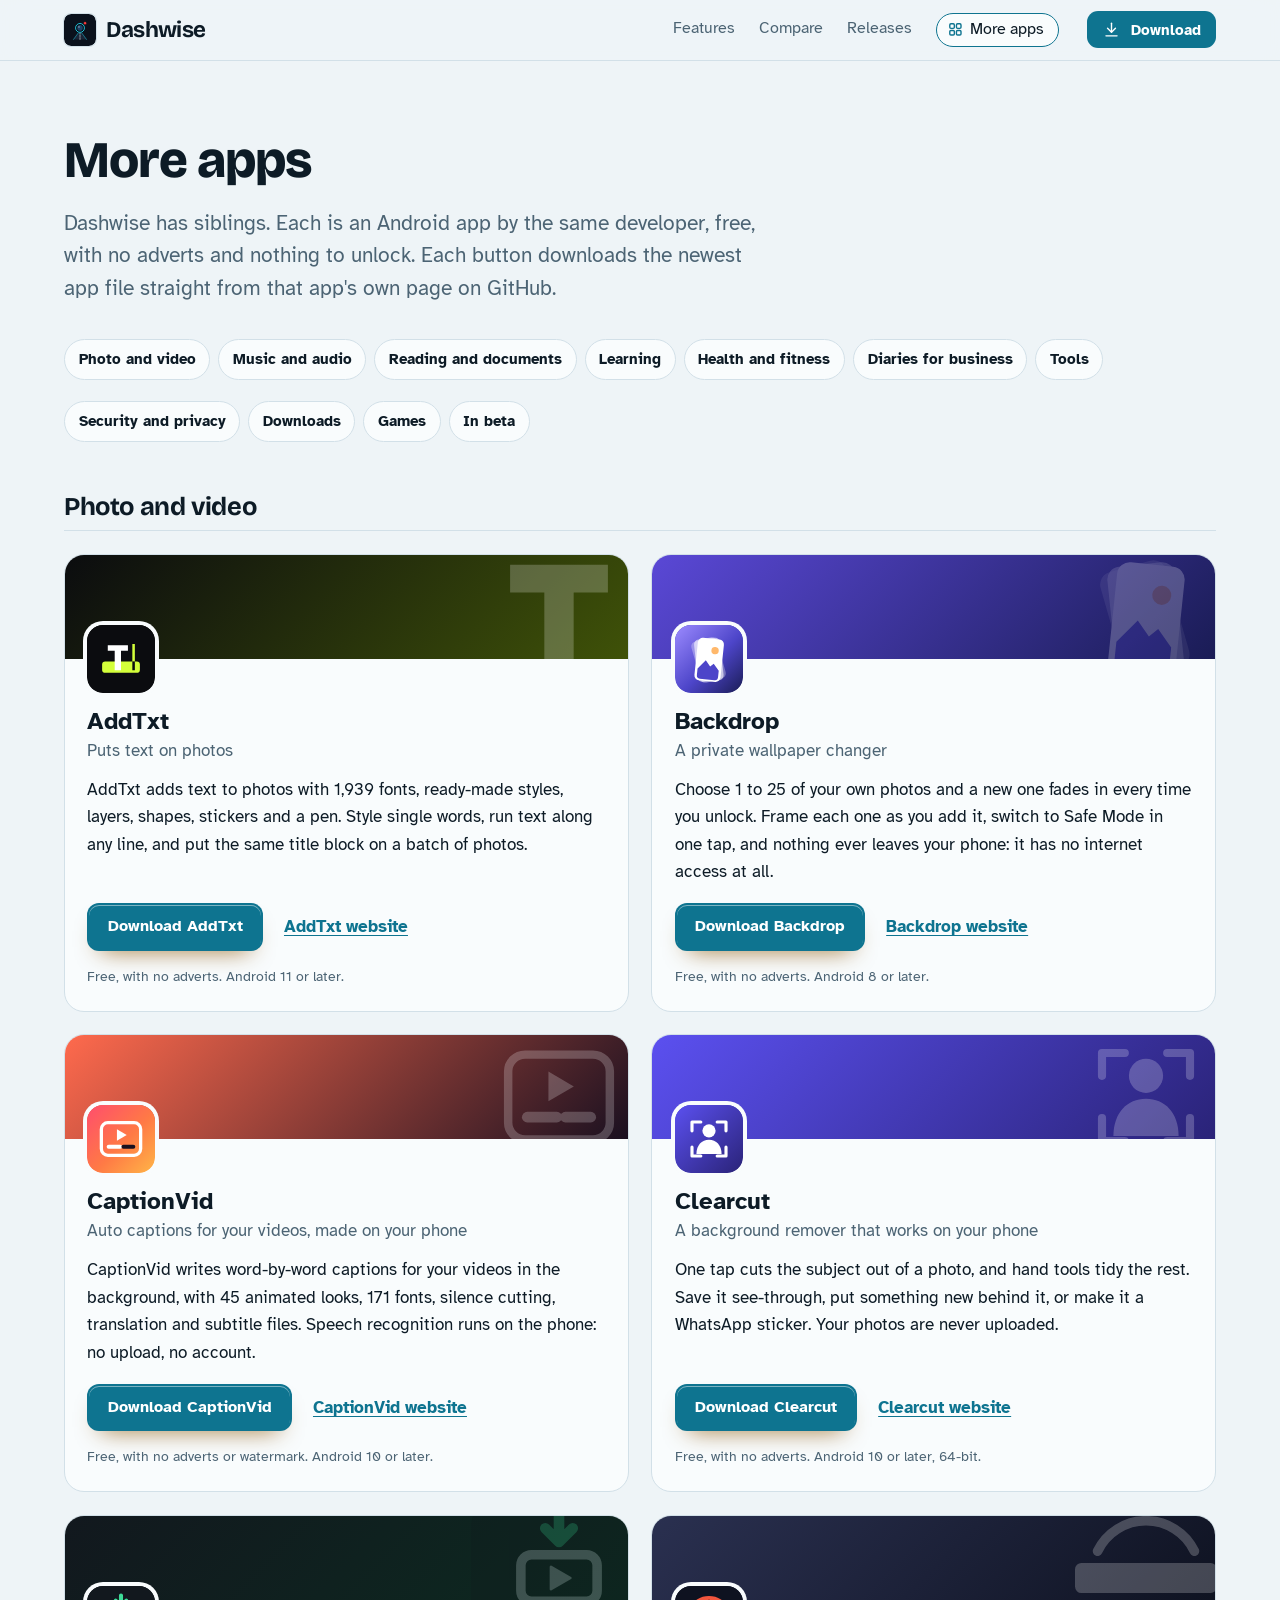
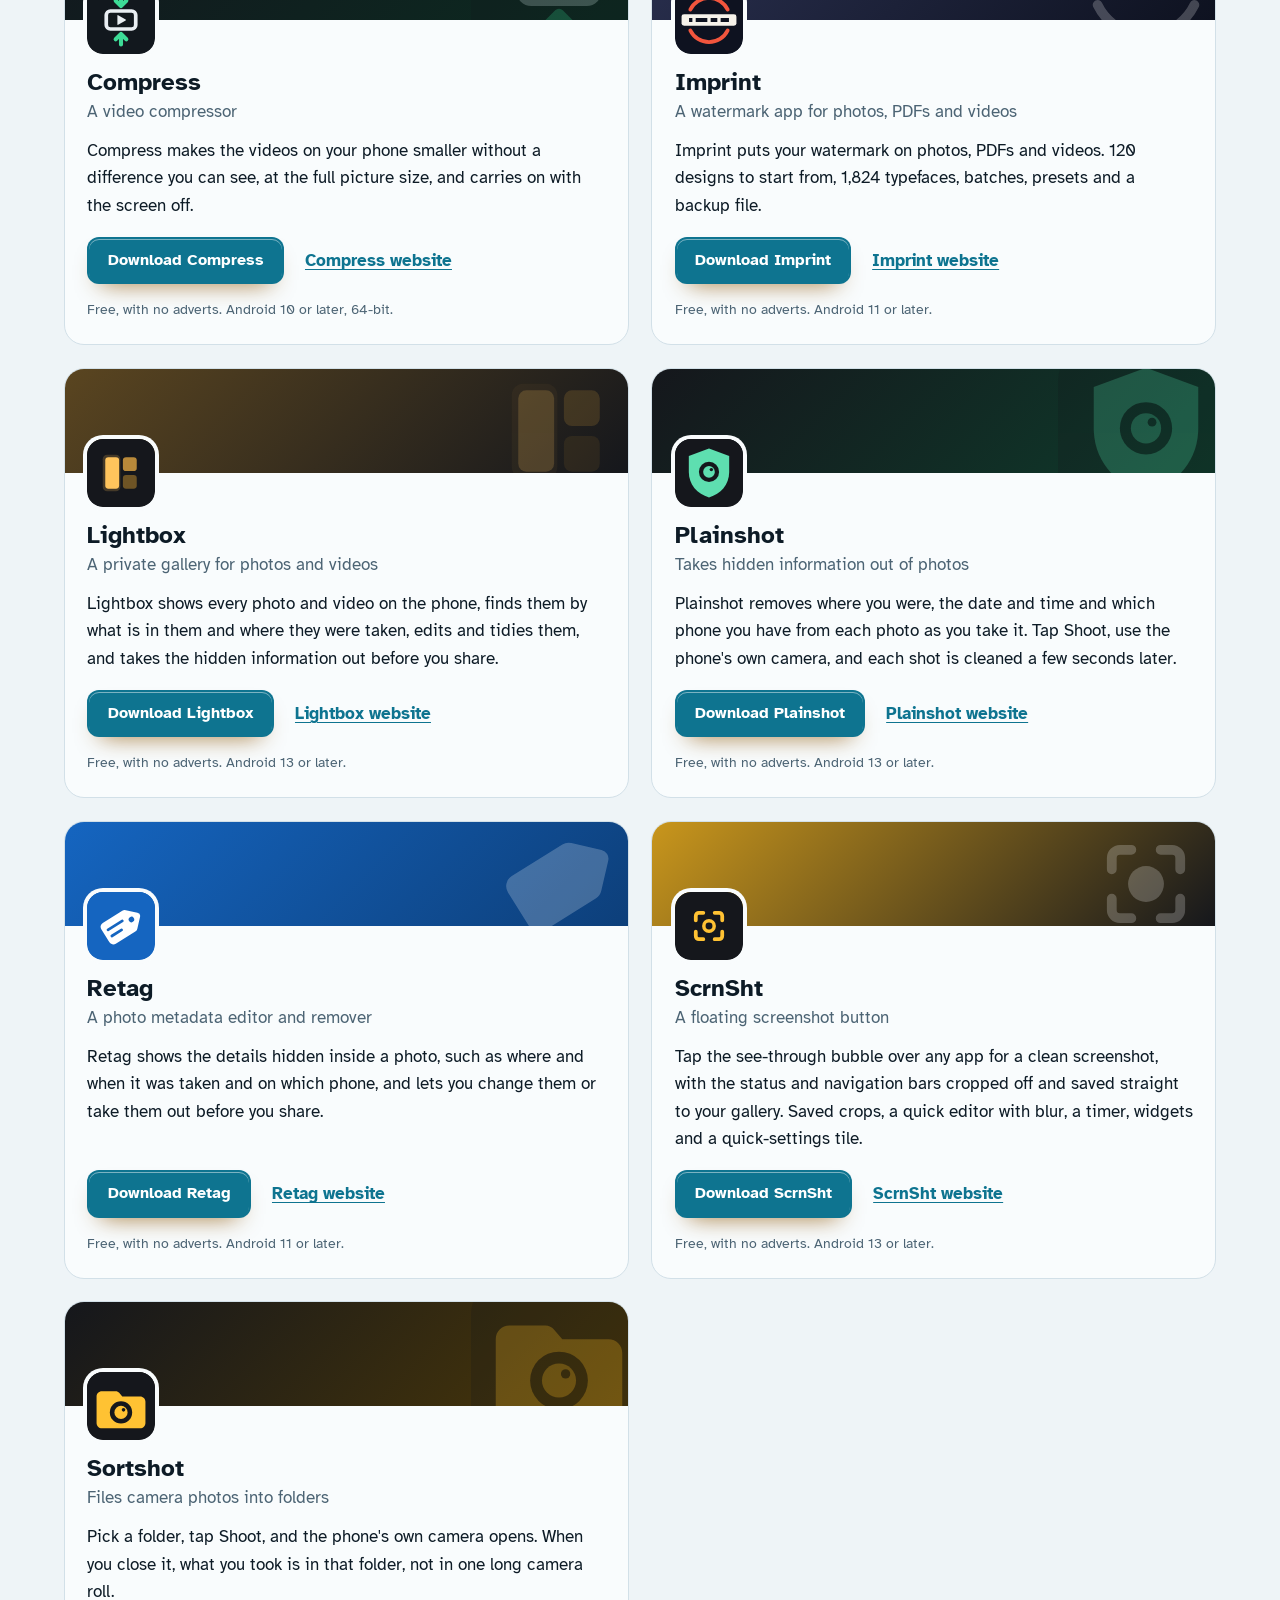
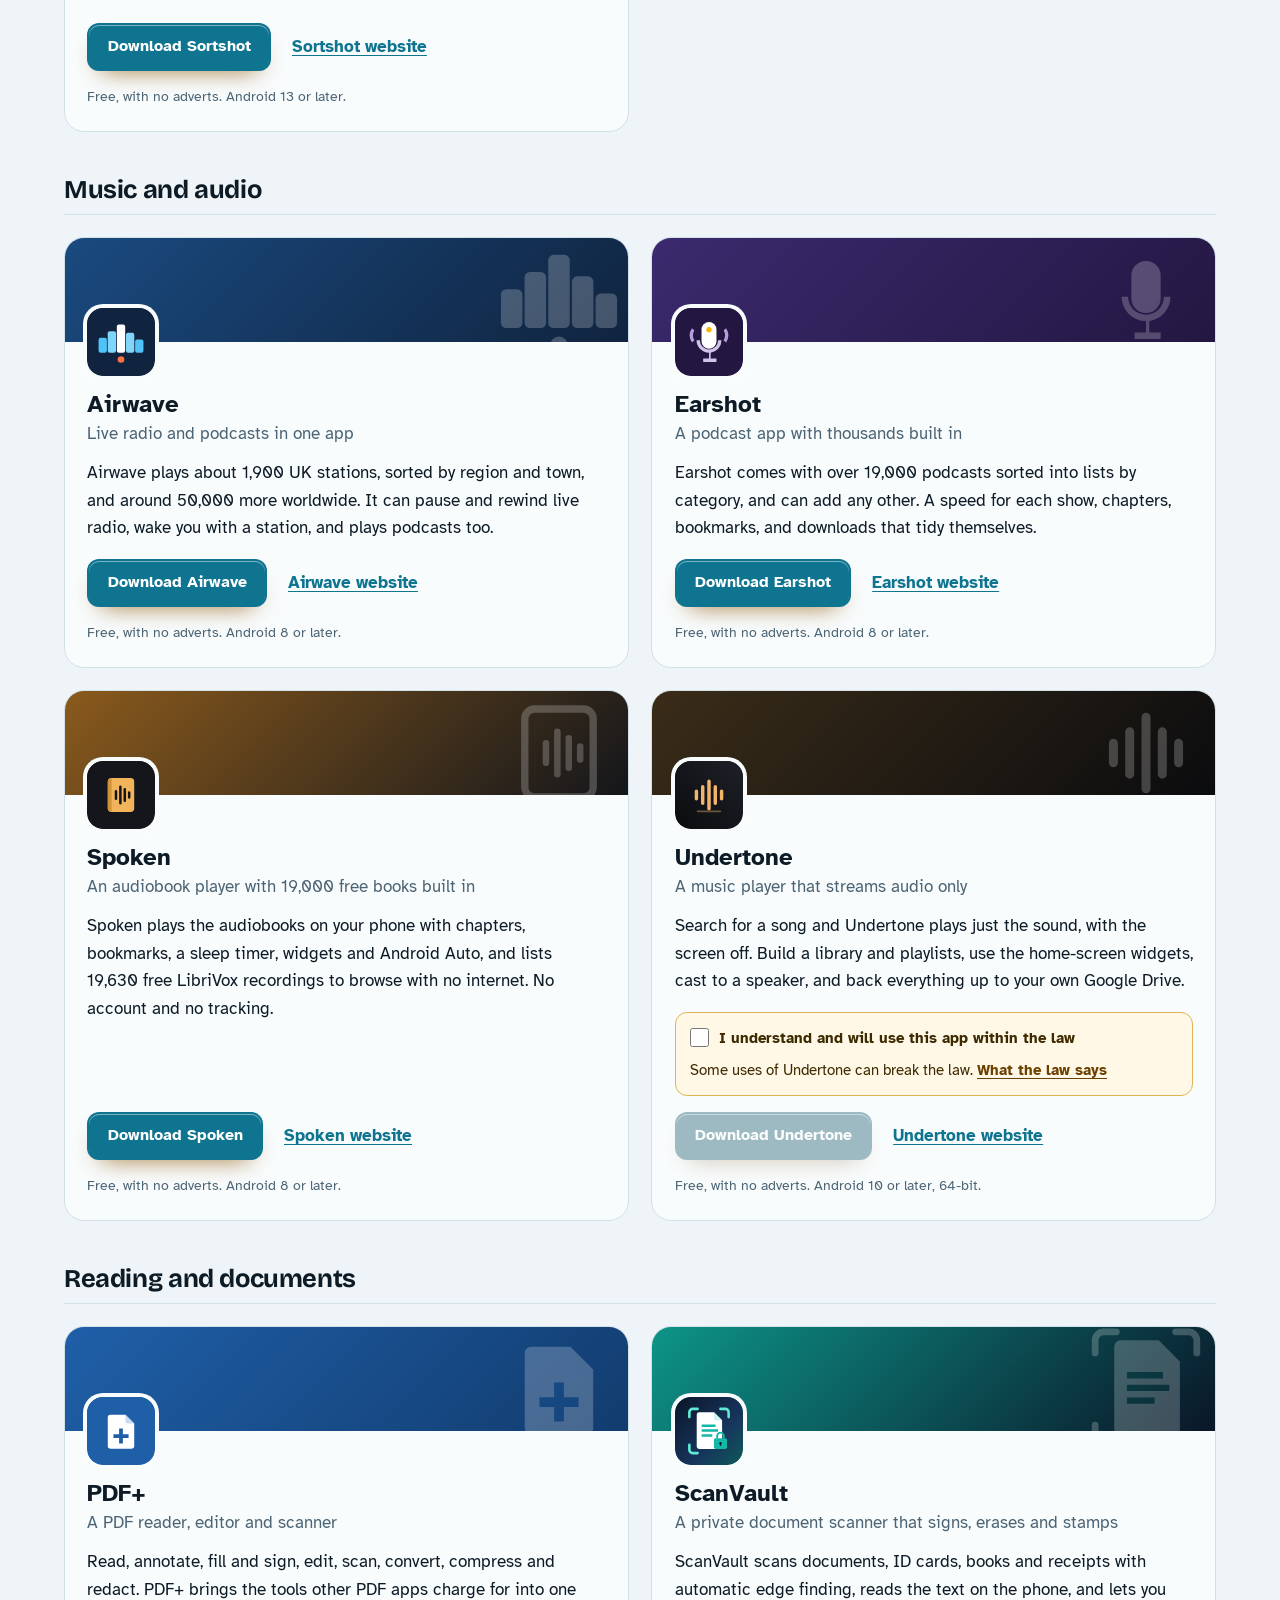
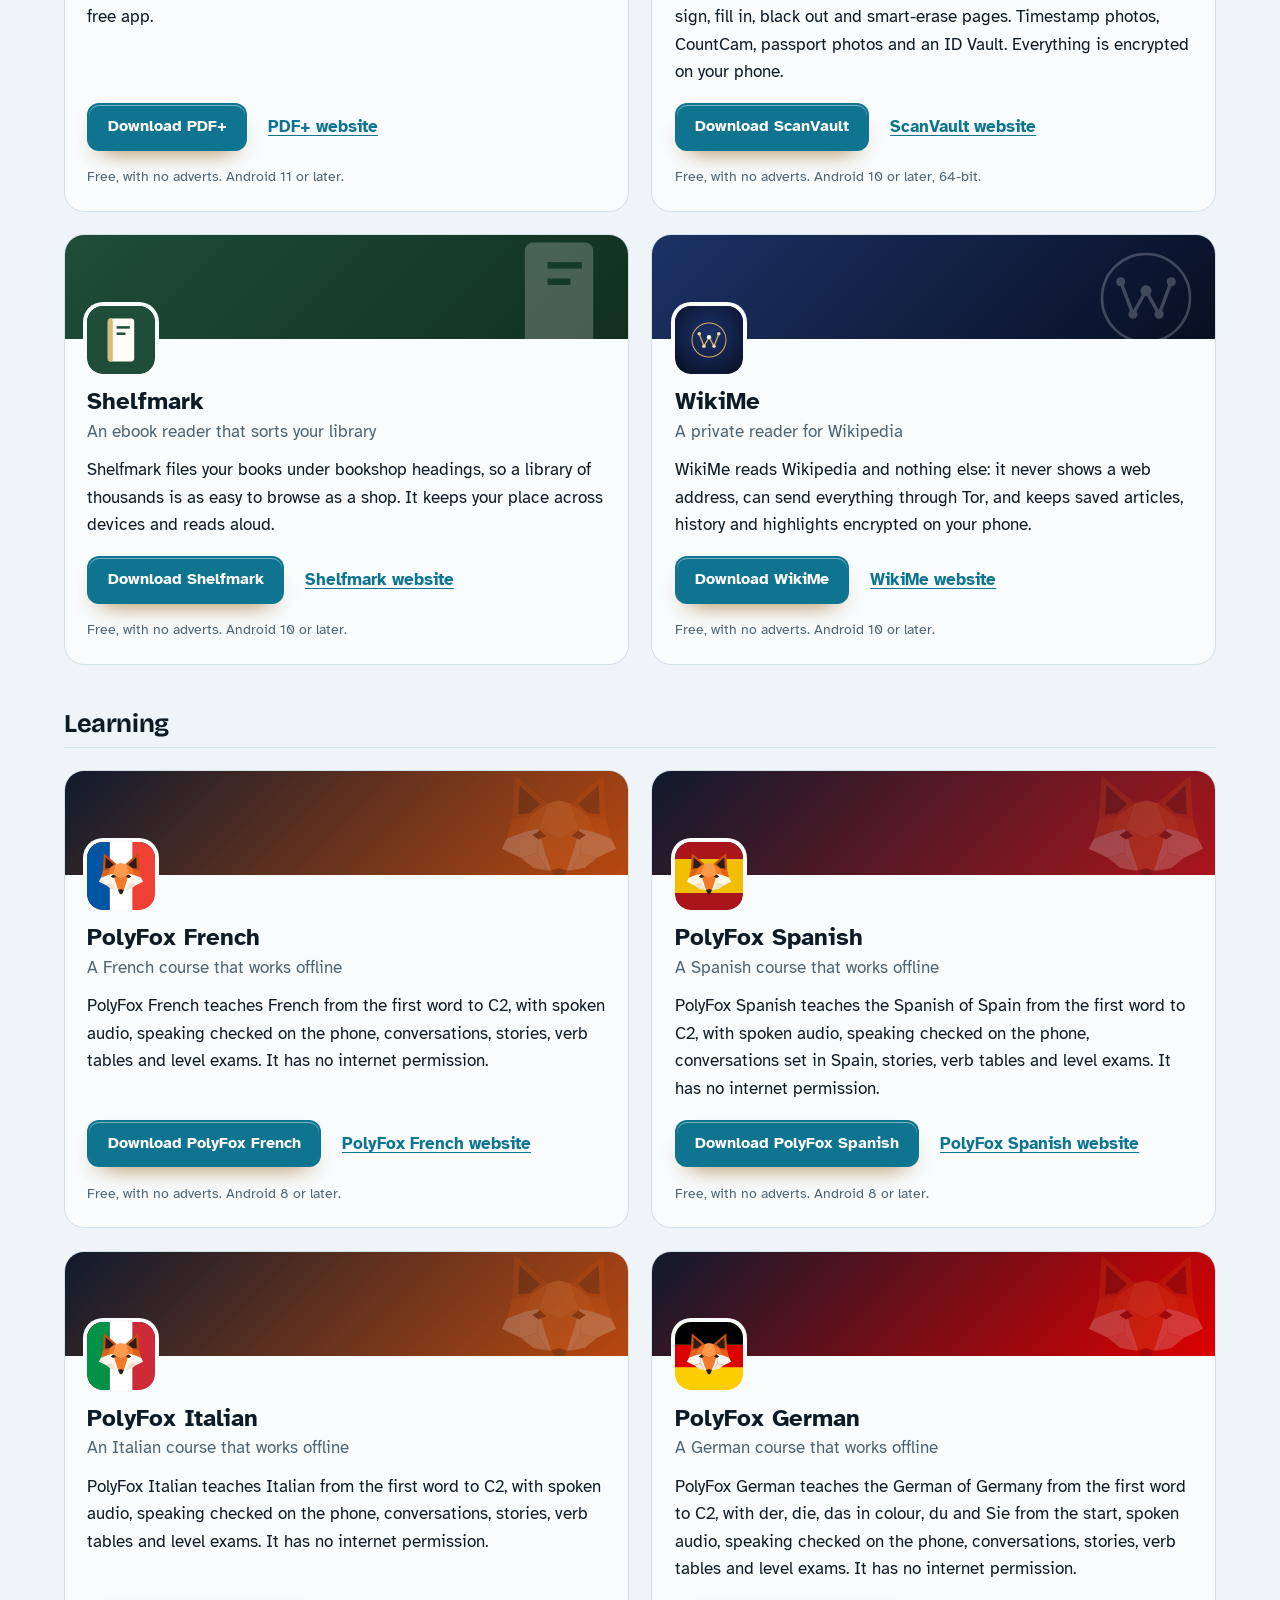
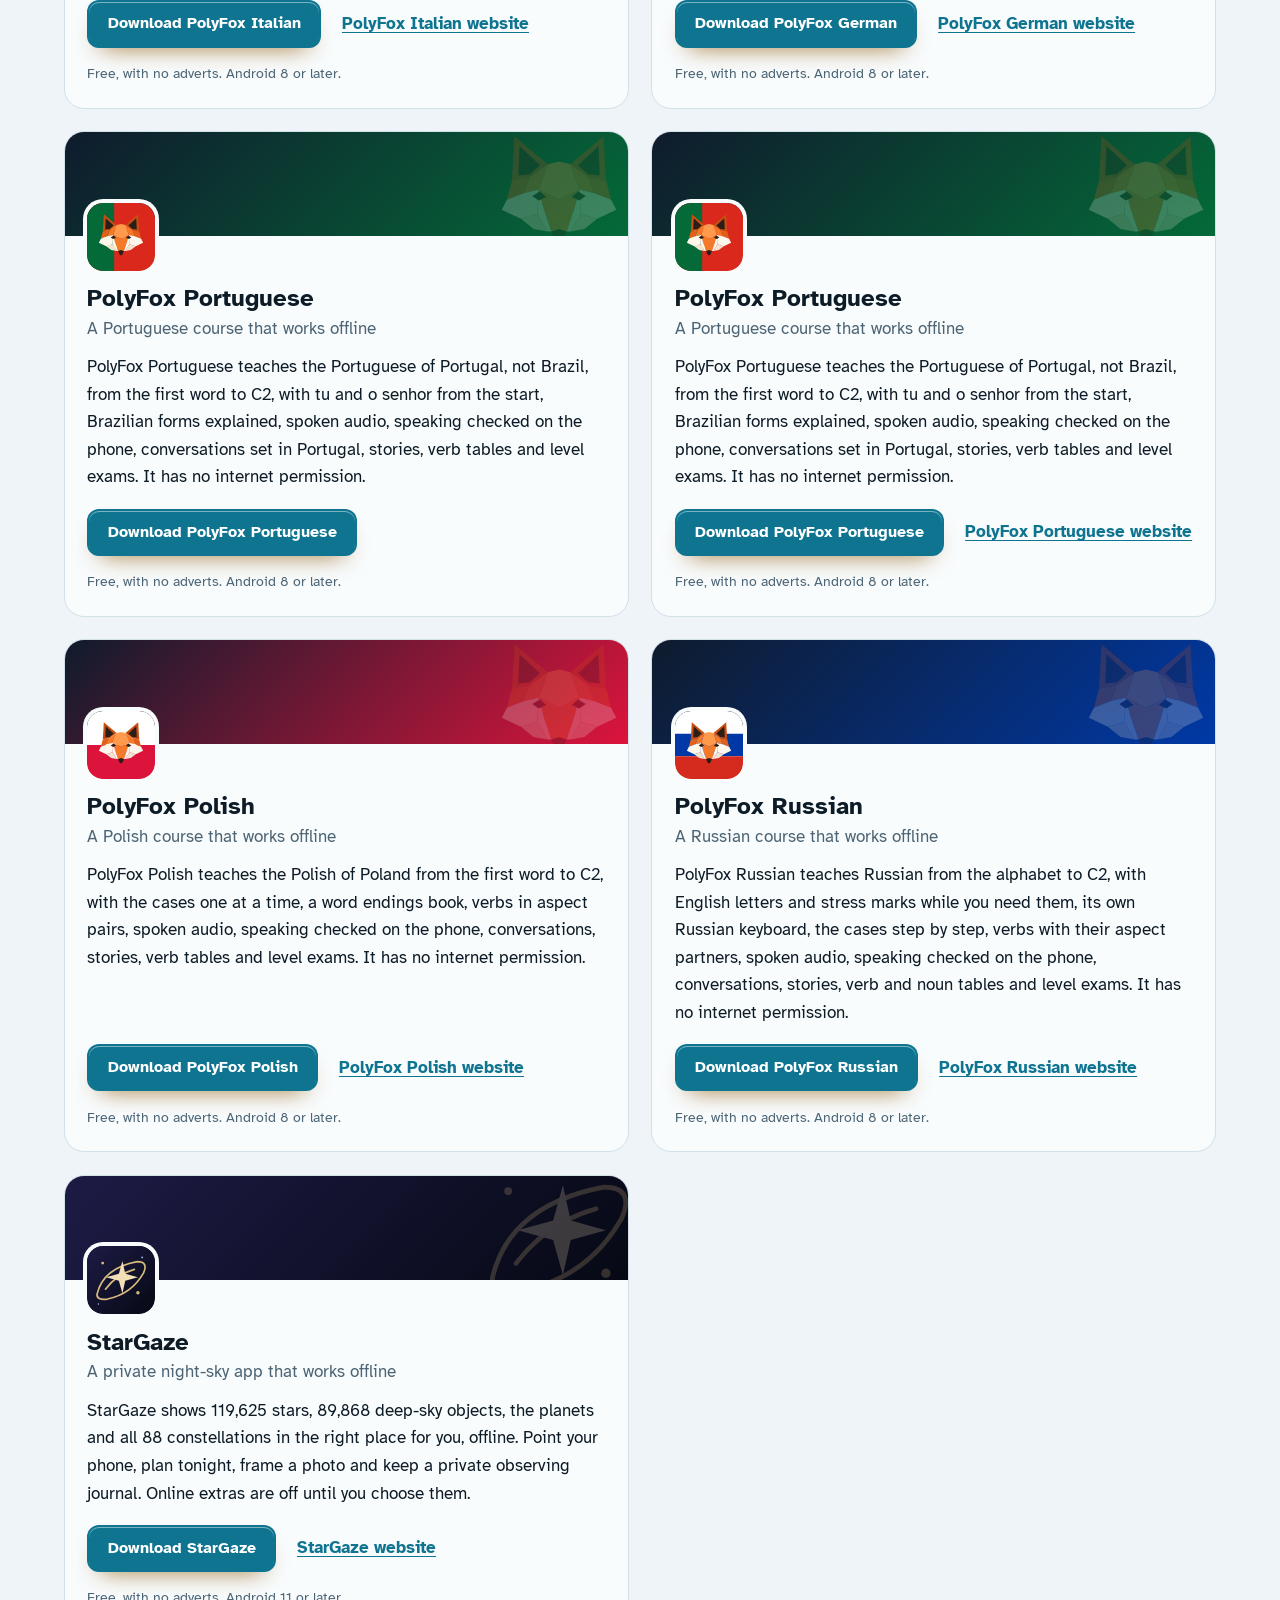
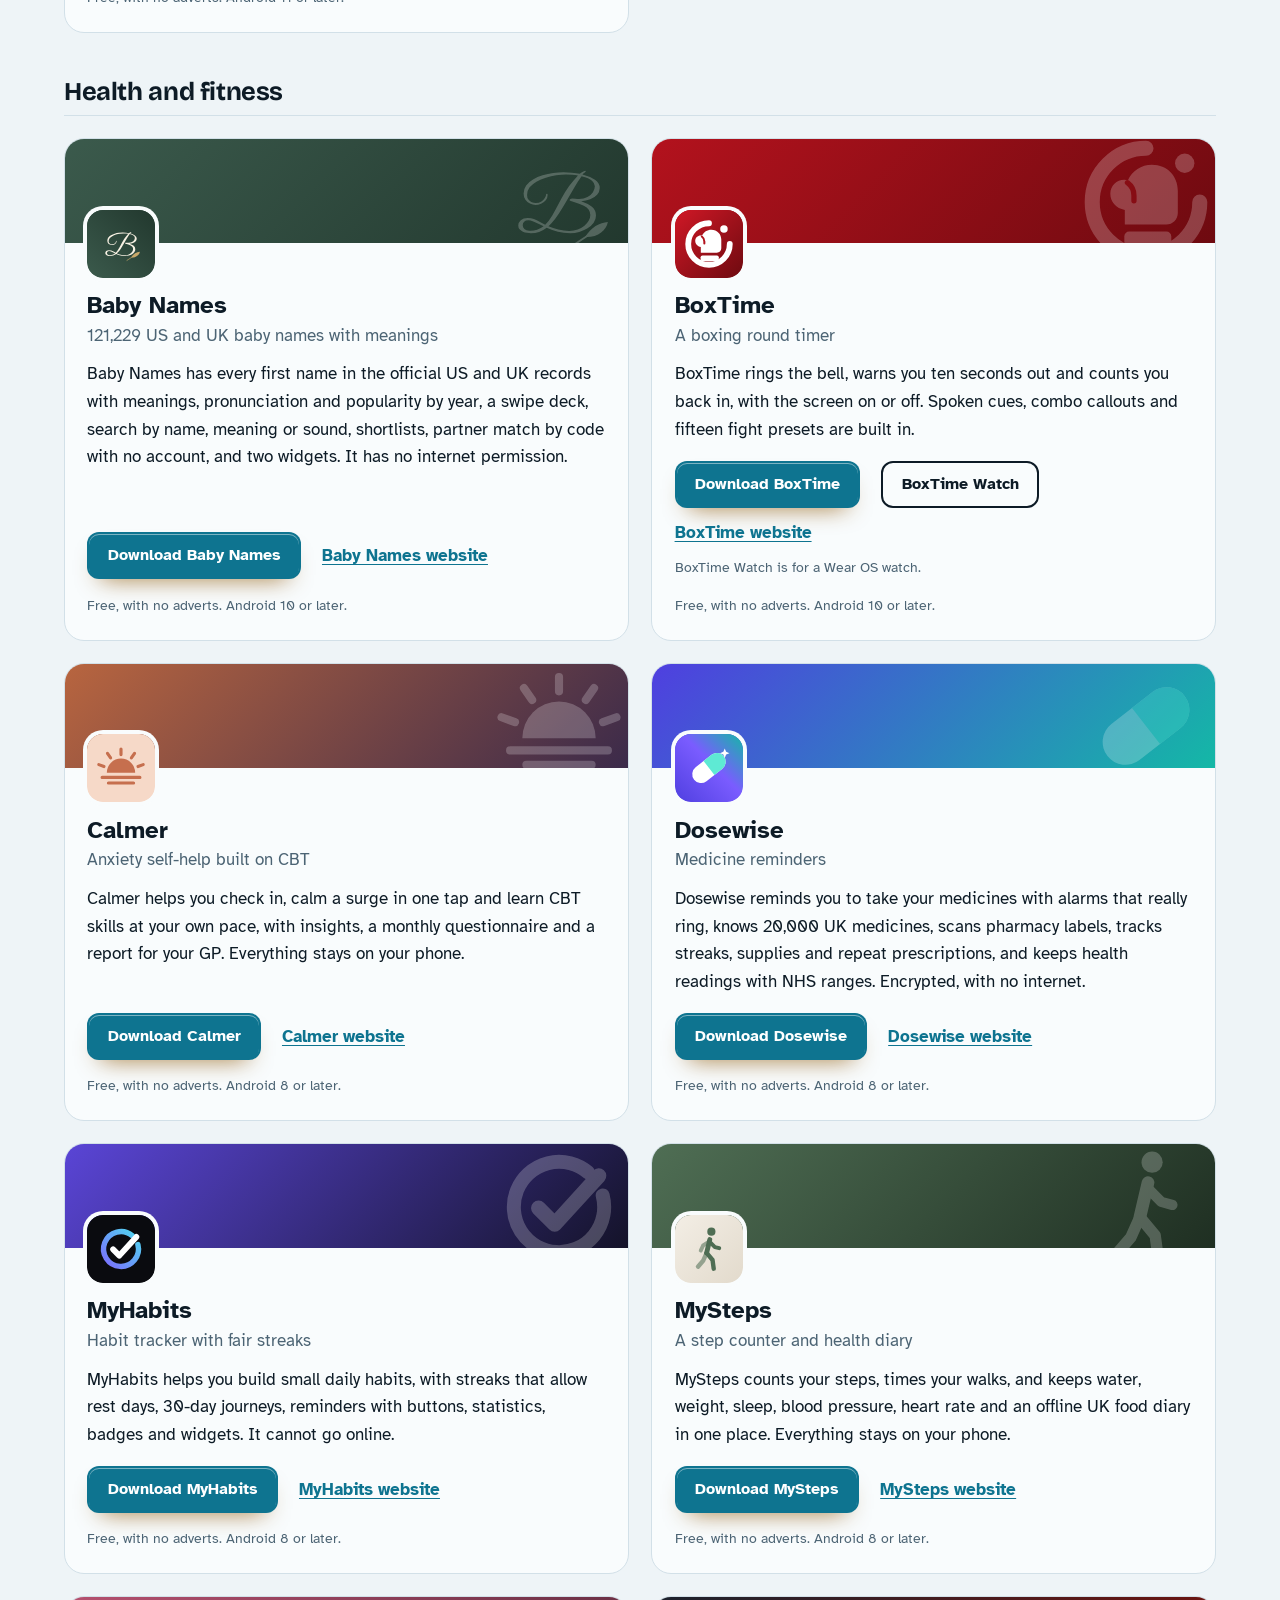
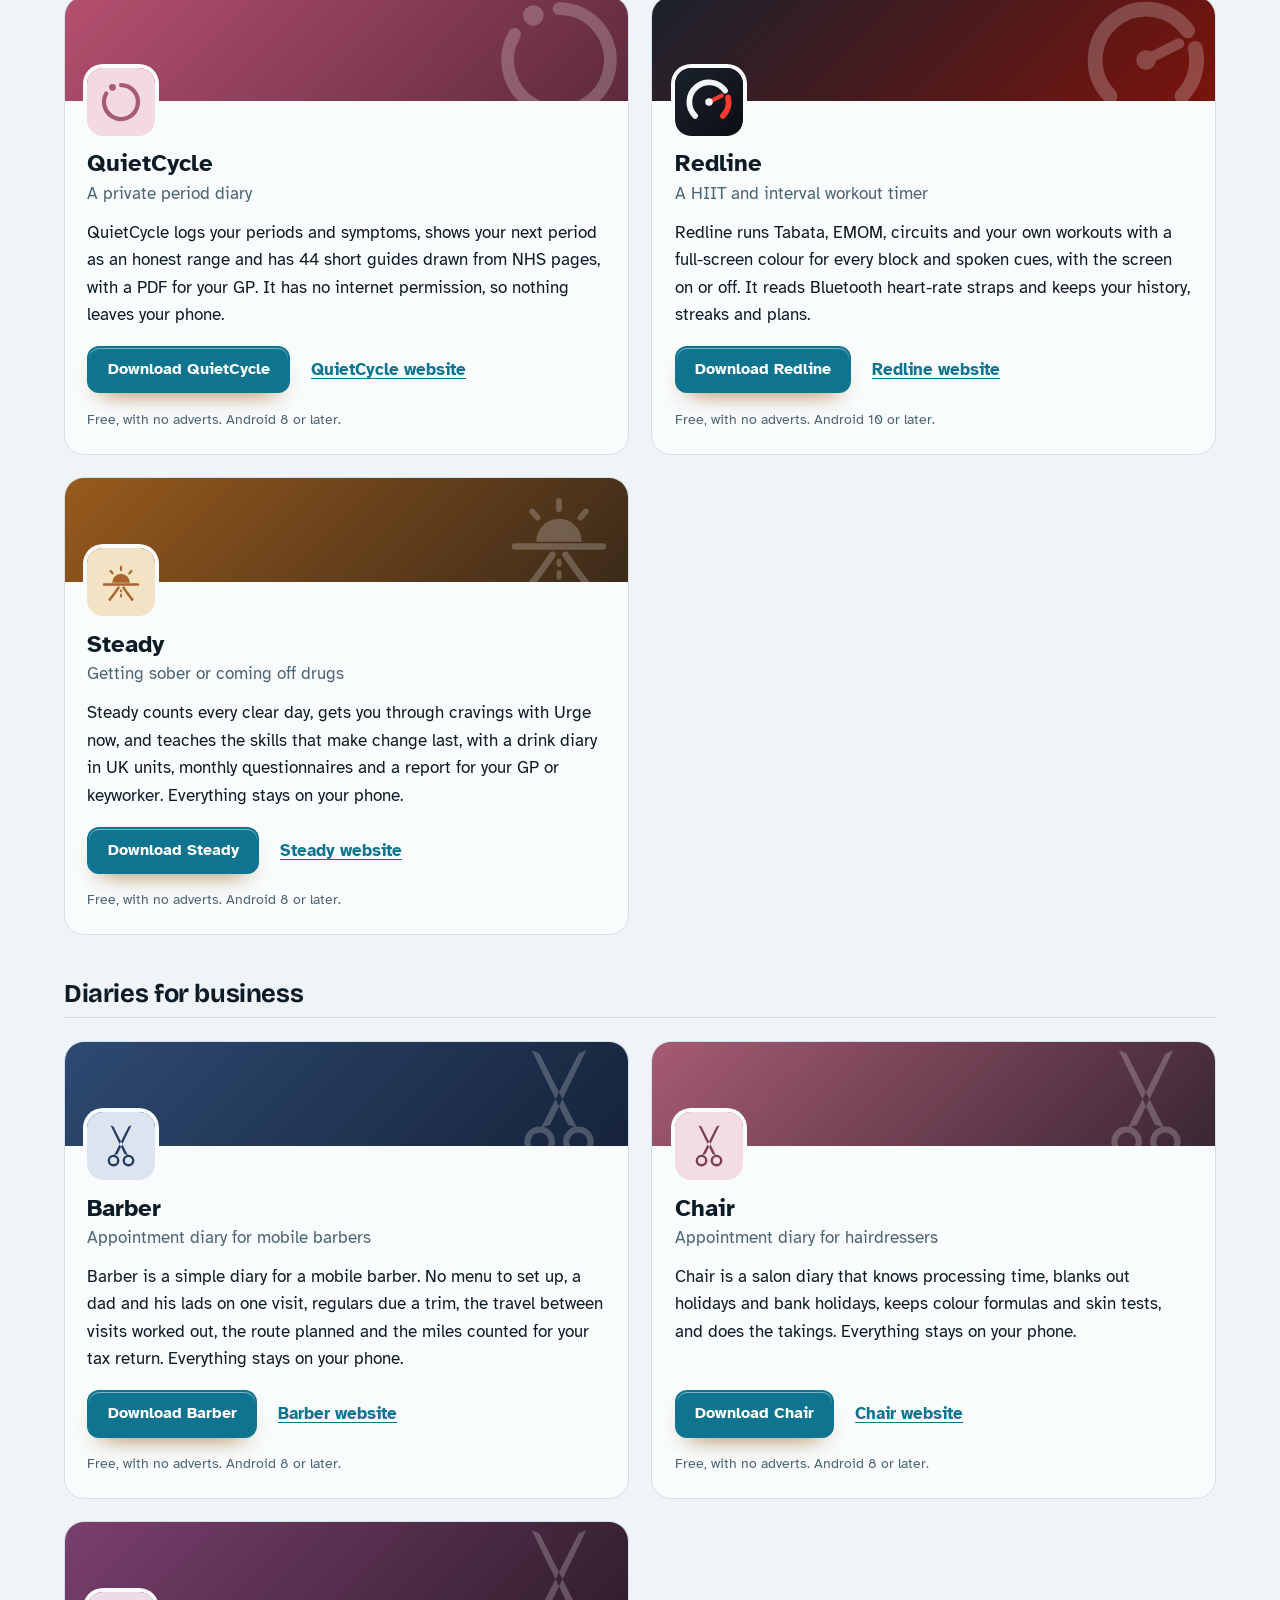
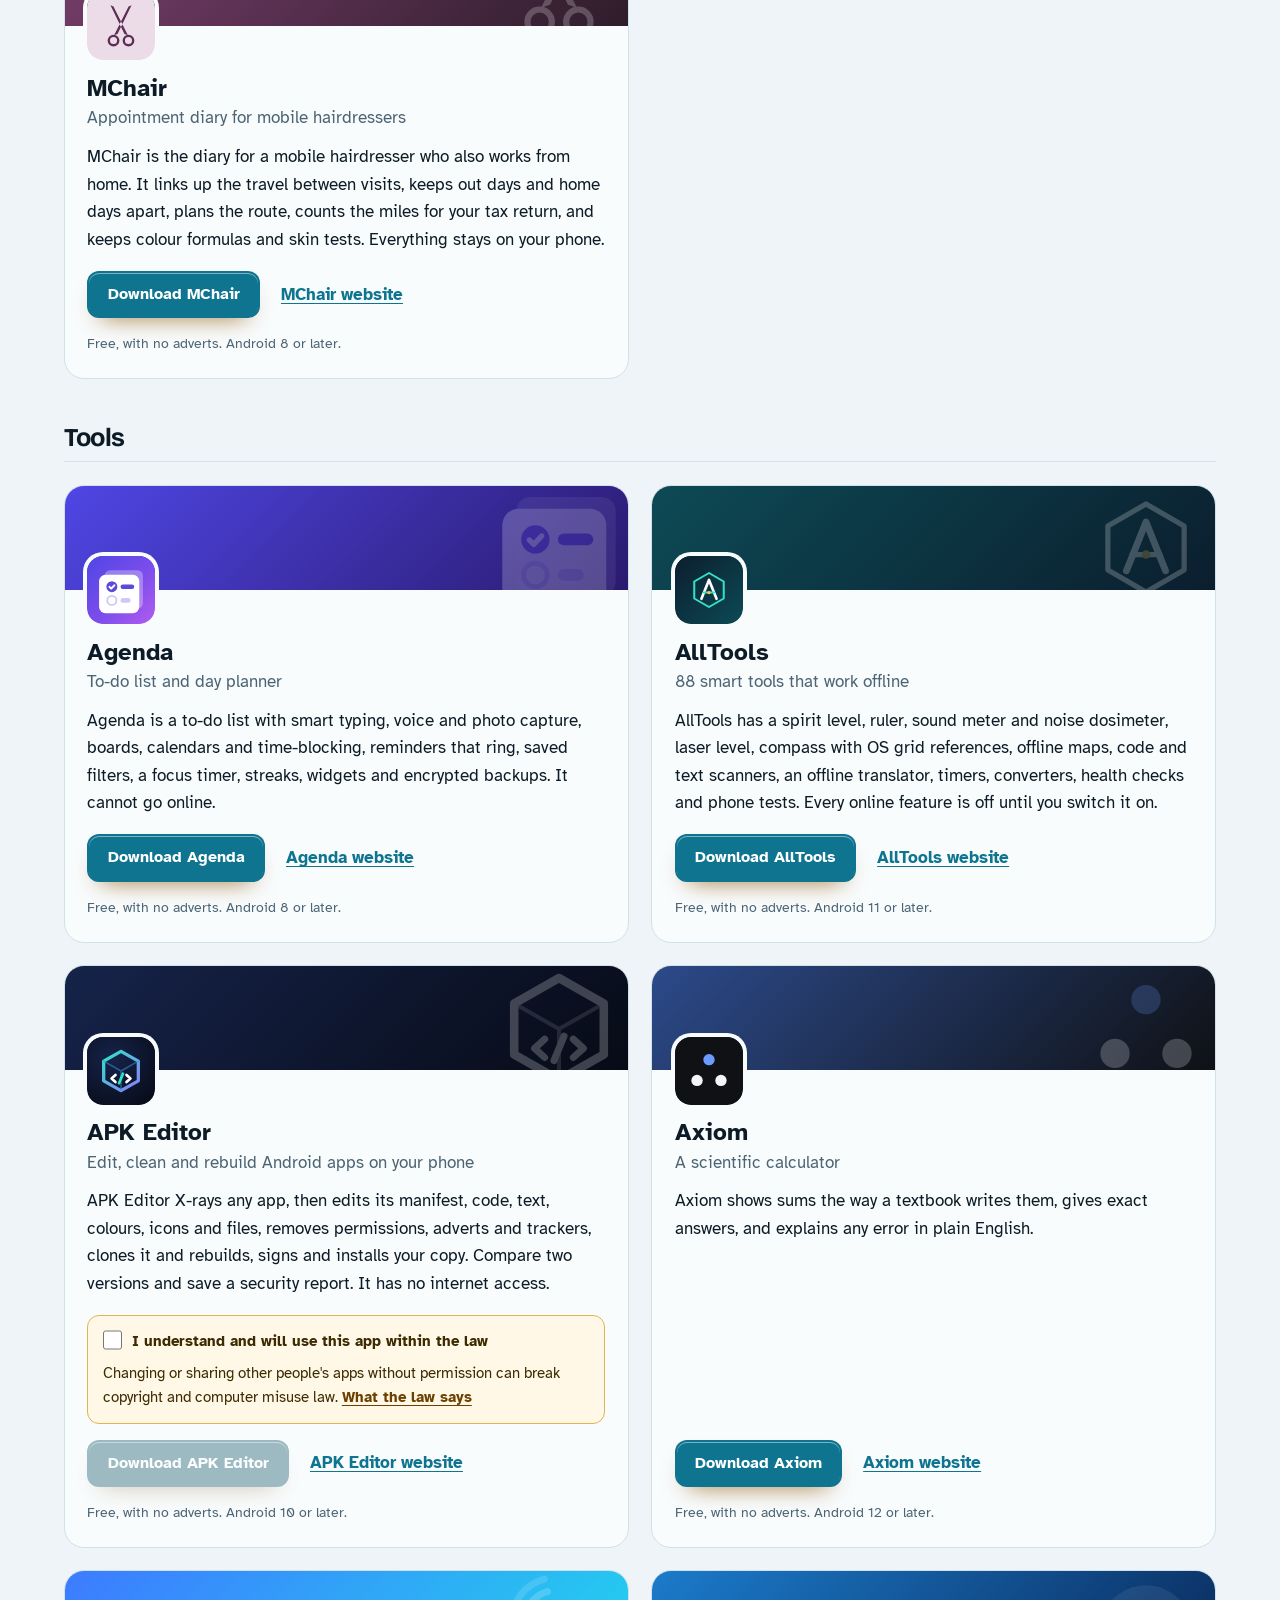
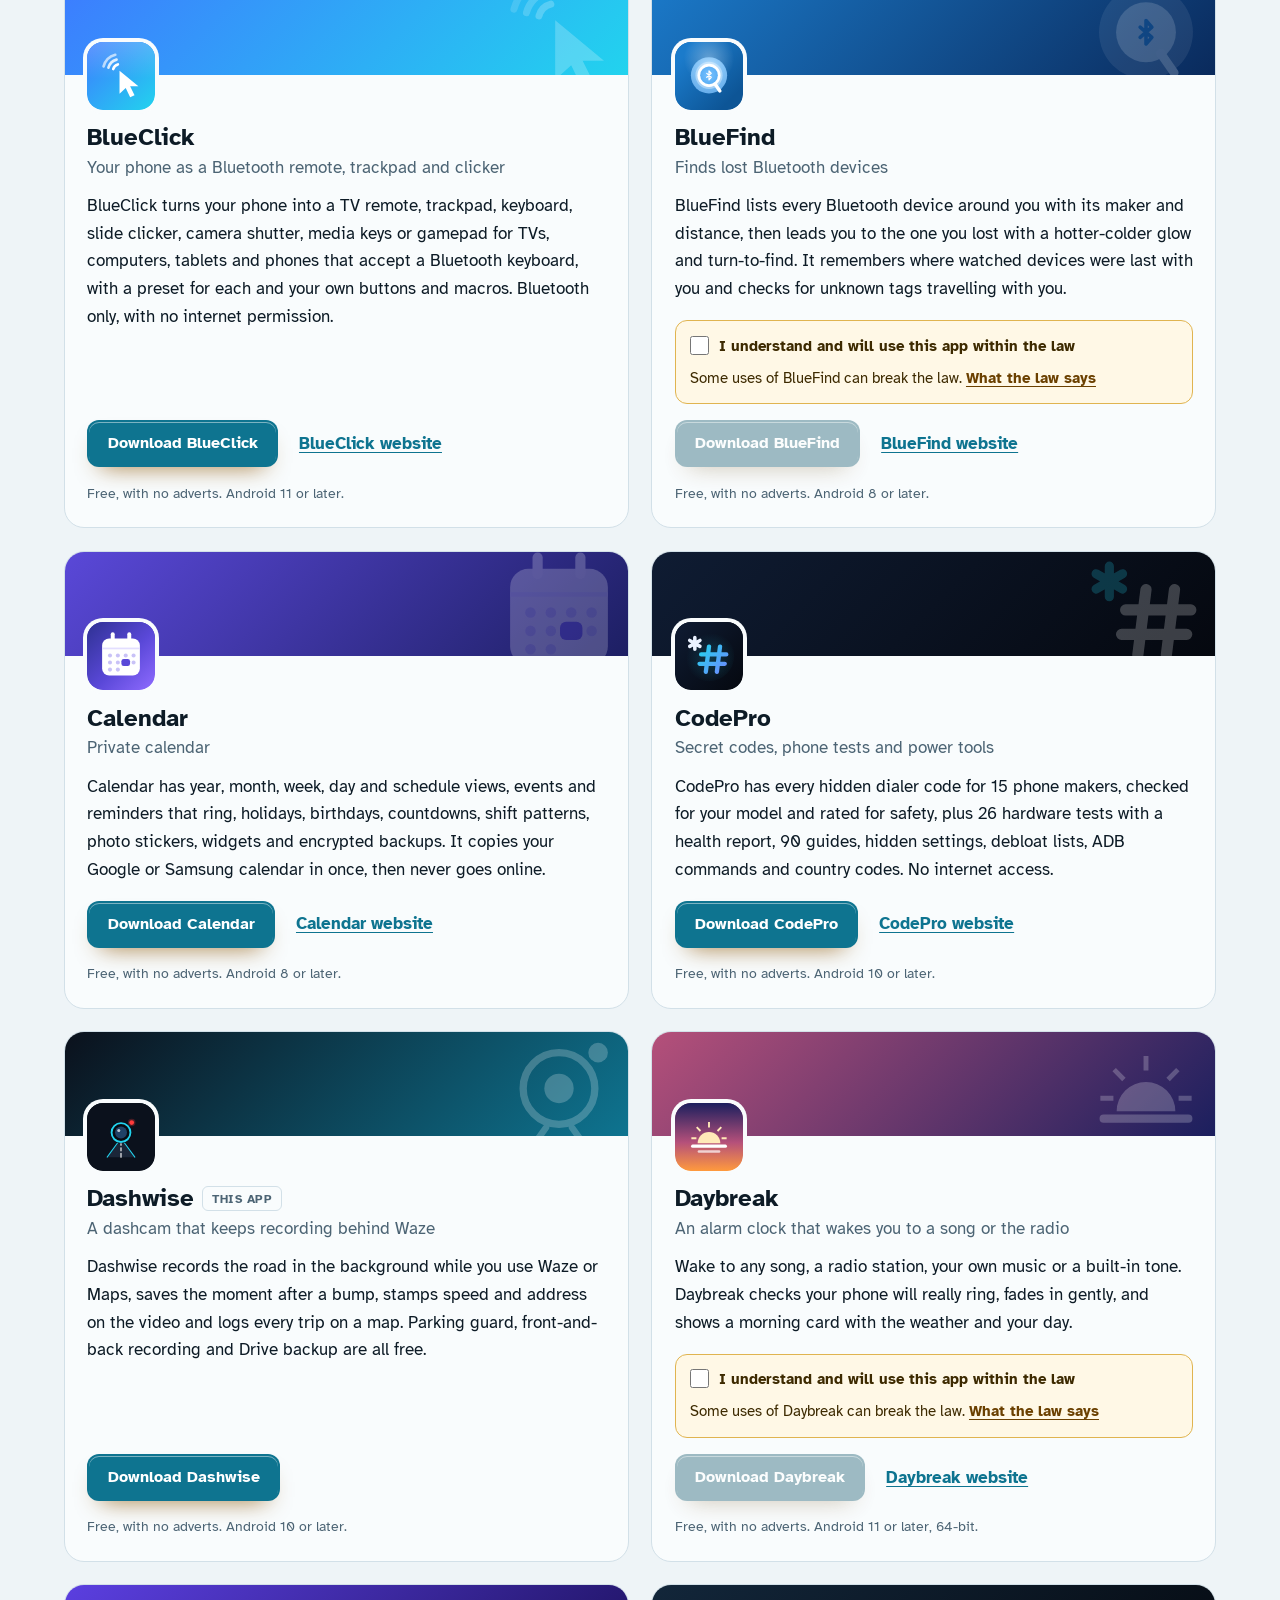
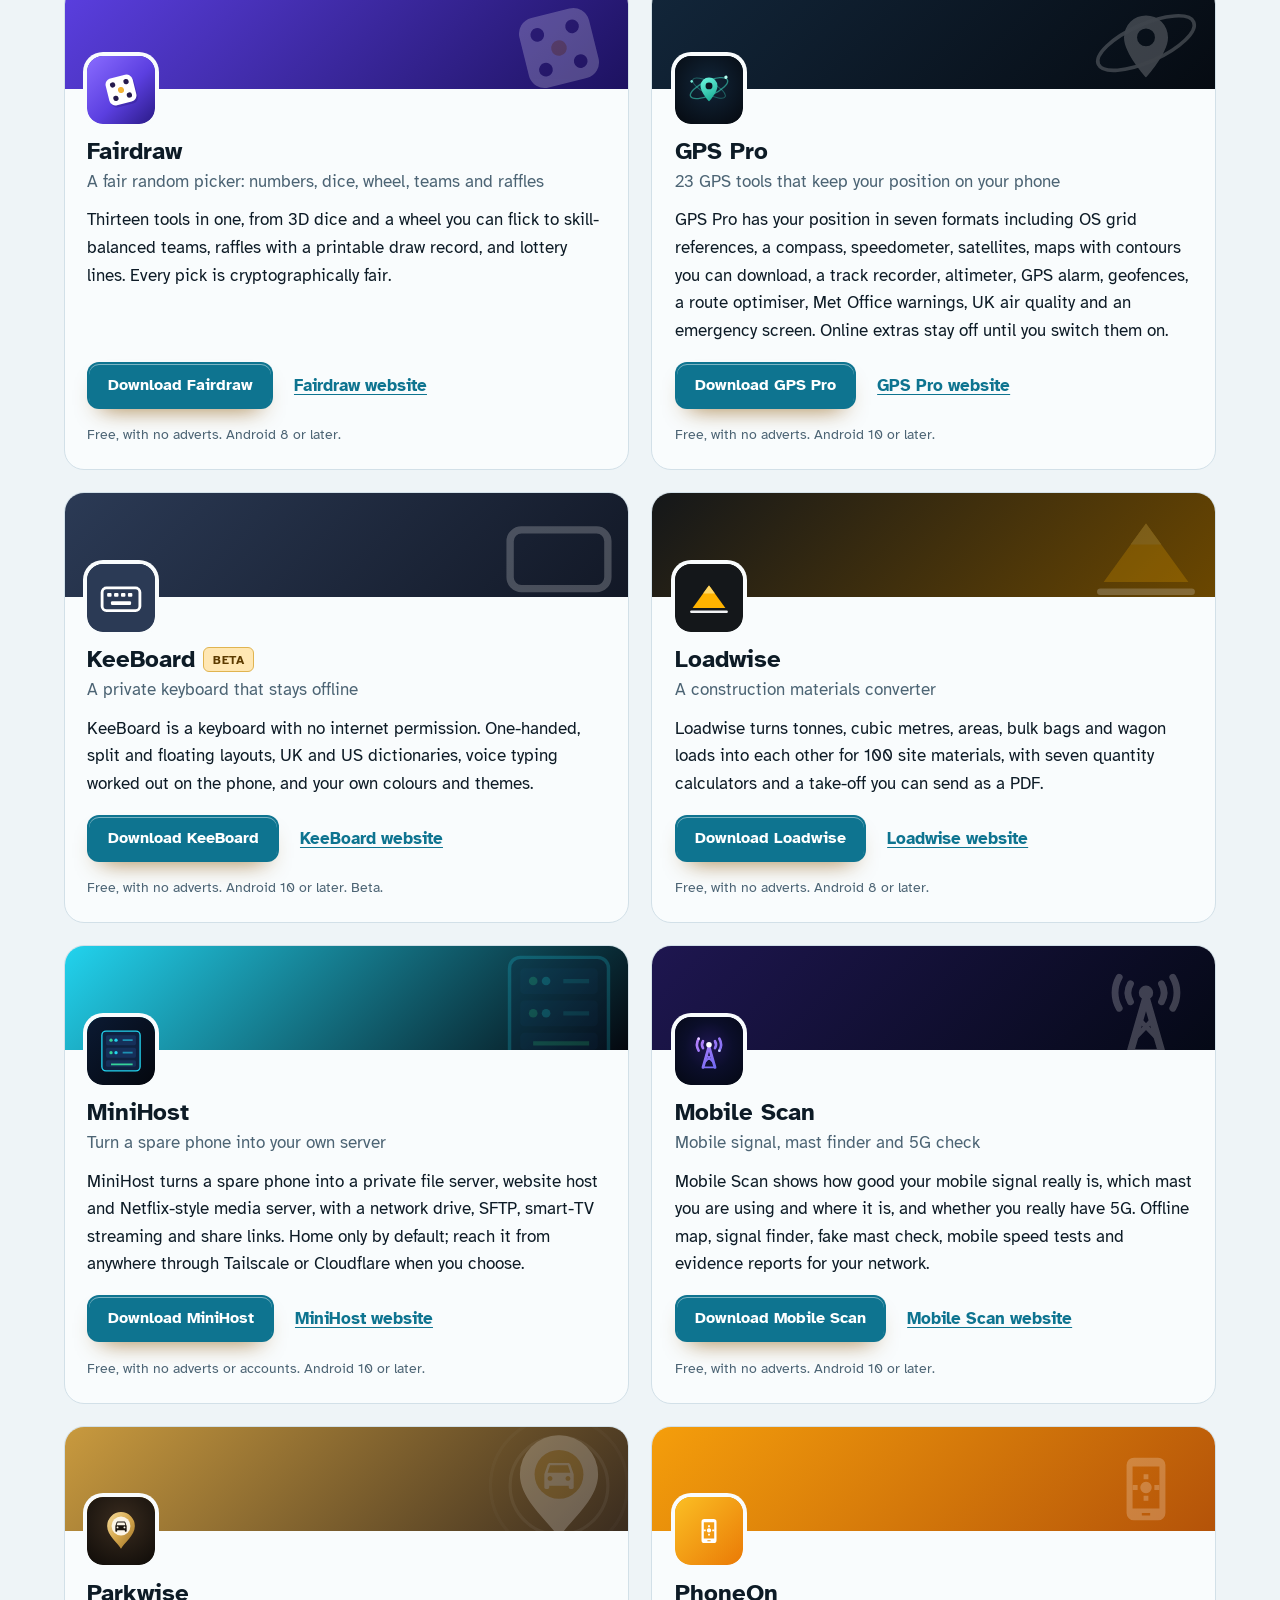
==== commit 1c1f0516: "More apps: add BlueClick" ====
--- a/more-apps.html
+++ b/more-apps.html
@@ -4,7 +4,7 @@
 <meta charset="utf-8">
 <meta name="viewport" content="width=device-width, initial-scale=1">
 <title>More free Android apps from the maker of Dashwise</title>
-<meta name="description" content="All 97 free Android apps from the maker of Dashwise, in one list by category, each with its download and a link to its website.">
+<meta name="description" content="All 98 free Android apps from the maker of Dashwise, in one list by category, each with its download and a link to its website.">
 <meta name="author" content="Jonathan Jackson">
 <link rel="canonical" href="https://customgpter.github.io/dashwise/more-apps.html">
 <meta name="theme-color" content="#eef4f7" media="(prefers-color-scheme: light)">
@@ -12,7 +12,7 @@
 <meta property="og:type" content="website">
 <meta property="og:site_name" content="Dashwise">
 <meta property="og:title" content="More free Android apps from the maker of Dashwise">
-<meta property="og:description" content="All 97 free Android apps from the maker of Dashwise, in one list by category, each with its download and a link to its website.">
+<meta property="og:description" content="All 98 free Android apps from the maker of Dashwise, in one list by category, each with its download and a link to its website.">
 <meta property="og:url" content="https://customgpter.github.io/dashwise/more-apps.html">
 <meta property="og:image" content="https://customgpter.github.io/dashwise/assets/og.png">
 <meta property="og:image:width" content="1200">
@@ -26,7 +26,7 @@
 <link rel="preload" href="./assets/fonts/atkinson-hyperlegible-latin-400-normal.woff2" as="font" type="font/woff2" crossorigin>
 <link rel="stylesheet" href="./assets/site.css?v=1">
 <link rel="stylesheet" href="./assets/house.css?v=1">
-<script type="application/ld+json">{"@context":"https://schema.org","@type":"ItemList","name":"Apps from the maker of Dashwise","url":"https://customgpter.github.io/dashwise/more-apps.html","itemListElement":[{"@type":"ListItem","position":1,"name":"AddTxt","url":"https://customgpter.github.io/addtxt/"},{"@type":"ListItem","position":2,"name":"Backdrop","url":"https://customgpter.github.io/backdrop/"},{"@type":"ListItem","position":3,"name":"CaptionVid","url":"https://customgpter.github.io/captionvid/"},{"@type":"ListItem","position":4,"name":"Clearcut","url":"https://customgpter.github.io/clearcut/"},{"@type":"ListItem","position":5,"name":"Compress","url":"https://customgpter.github.io/compress/"},{"@type":"ListItem","position":6,"name":"Imprint","url":"https://customgpter.github.io/imprint/"},{"@type":"ListItem","position":7,"name":"Lightbox","url":"https://customgpter.github.io/lightbox/"},{"@type":"ListItem","position":8,"name":"Plainshot","url":"https://customgpter.github.io/plainshot/"},{"@type":"ListItem","position":9,"name":"Retag","url":"https://customgpter.github.io/retag/"},{"@type":"ListItem","position":10,"name":"ScrnSht","url":"https://customgpter.github.io/scrnsht/"},{"@type":"ListItem","position":11,"name":"Sortshot","url":"https://customgpter.github.io/sortshot/"},{"@type":"ListItem","position":12,"name":"Airwave","url":"https://customgpter.github.io/airwave/"},{"@type":"ListItem","position":13,"name":"Earshot","url":"https://customgpter.github.io/earshot/"},{"@type":"ListItem","position":14,"name":"Spoken","url":"https://customgpter.github.io/spoken/"},{"@type":"ListItem","position":15,"name":"Undertone","url":"https://customgpter.github.io/undertone/"},{"@type":"ListItem","position":16,"name":"PDF+","url":"https://customgpter.github.io/pdfplus/"},{"@type":"ListItem","position":17,"name":"ScanVault","url":"https://customgpter.github.io/scanvault/"},{"@type":"ListItem","position":18,"name":"Shelfmark","url":"https://customgpter.github.io/shelfmark/"},{"@type":"ListItem","position":19,"name":"WikiMe","url":"https://customgpter.github.io/wikime/"},{"@type":"ListItem","position":20,"name":"PolyFox French","url":"https://customgpter.github.io/polyfox/"},{"@type":"ListItem","position":21,"name":"PolyFox German","url":"https://customgpter.github.io/polyfox-german/"},{"@type":"ListItem","position":22,"name":"PolyFox Portuguese","url":"https://customgpter.github.io/polyfox-portuguese/"},{"@type":"ListItem","position":23,"name":"PolyFox Polish","url":"https://customgpter.github.io/polyfox-polish/"},{"@type":"ListItem","position":24,"name":"PolyFox Russian","url":"https://customgpter.github.io/polyfox-russian/"},{"@type":"ListItem","position":25,"name":"StarGaze","url":"https://customgpter.github.io/stargaze/"},{"@type":"ListItem","position":26,"name":"Baby Names","url":"https://customgpter.github.io/babynames/"},{"@type":"ListItem","position":27,"name":"BoxTime","url":"https://customgpter.github.io/boxtime/"},{"@type":"ListItem","position":28,"name":"Calmer","url":"https://customgpter.github.io/calmer/"},{"@type":"ListItem","position":29,"name":"Dosewise","url":"https://customgpter.github.io/dosewise/"},{"@type":"ListItem","position":30,"name":"MyHabits","url":"https://customgpter.github.io/myhabits/"},{"@type":"ListItem","position":31,"name":"MySteps","url":"https://customgpter.github.io/mysteps/"},{"@type":"ListItem","position":32,"name":"QuietCycle","url":"https://customgpter.github.io/quietcycle/"},{"@type":"ListItem","position":33,"name":"Redline","url":"https://customgpter.github.io/redline/"},{"@type":"ListItem","position":34,"name":"Steady","url":"https://customgpter.github.io/steady/"},{"@type":"ListItem","position":35,"name":"Barber","url":"https://customgpter.github.io/barber/"},{"@type":"ListItem","position":36,"name":"Chair","url":"https://customgpter.github.io/chair/"},{"@type":"ListItem","position":37,"name":"MChair","url":"https://customgpter.github.io/mchair/"},{"@type":"ListItem","position":38,"name":"Agenda","url":"https://customgpter.github.io/agenda/"},{"@type":"ListItem","position":39,"name":"AllTools","url":"https://customgpter.github.io/alltools/"},{"@type":"ListItem","position":40,"name":"APK Editor","url":"https://customgpter.github.io/apkeditor/"},{"@type":"ListItem","position":41,"name":"Axiom","url":"https://customgpter.github.io/axiom/"},{"@type":"ListItem","position":42,"name":"BlueFind","url":"https://customgpter.github.io/bluefind/"},{"@type":"ListItem","position":43,"name":"Calendar","url":"https://customgpter.github.io/calendar/"},{"@type":"ListItem","position":44,"name":"CodePro","url":"https://customgpter.github.io/codepro/"},{"@type":"ListItem","position":45,"name":"Dashwise","url":"https://customgpter.github.io/dashwise/"},{"@type":"ListItem","position":46,"name":"Daybreak","url":"https://customgpter.github.io/daybreak/"},{"@type":"ListItem","position":47,"name":"Fairdraw","url":"https://customgpter.github.io/fairdraw/"},{"@type":"ListItem","position":48,"name":"GPS Pro","url":"https://customgpter.github.io/gpspro/"},{"@type":"ListItem","position":49,"name":"KeeBoard","url":"https://customgpter.github.io/keeboard/"},{"@type":"ListItem","position":50,"name":"Loadwise","url":"https://customgpter.github.io/loadwise/"},{"@type":"ListItem","position":51,"name":"MiniHost","url":"https://customgpter.github.io/minihost/"},{"@type":"ListItem","position":52,"name":"Mobile Scan","url":"https://customgpter.github.io/mobilescan/"},{"@type":"ListItem","position":53,"name":"Parkwise","url":"https://customgpter.github.io/parkwise/"},{"@type":"ListItem","position":54,"name":"Pocketmind","url":"https://customgpter.github.io/pocketmind/"},{"@type":"ListItem","position":55,"name":"Refine","url":"https://customgpter.github.io/refine/"},{"@type":"ListItem","position":56,"name":"Shiftwise","url":"https://customgpter.github.io/shiftwise/"},{"@type":"ListItem","position":57,"name":"SimpleCalc","url":"https://customgpter.github.io/simplecalc/"},{"@type":"ListItem","position":58,"name":"Skyline","url":"https://customgpter.github.io/skyline/"},{"@type":"ListItem","position":59,"name":"Slipway","url":"https://customgpter.github.io/slipway/"},{"@type":"ListItem","position":60,"name":"Tagger","url":"https://customgpter.github.io/tagger/"},{"@type":"ListItem","position":61,"name":"TotalClean","url":"https://customgpter.github.io/totalclean/"},{"@type":"ListItem","position":62,"name":"TVLink","url":"https://customgpter.github.io/tvlink/"},{"@type":"ListItem","position":63,"name":"Unbox","url":"https://customgpter.github.io/unbox/"},{"@type":"ListItem","position":64,"name":"WhatsKeep","url":"https://customgpter.github.io/whatskeep/"},{"@type":"ListItem","position":65,"name":"WiFi Scan","url":"https://customgpter.github.io/wifiscan/"},{"@type":"ListItem","position":66,"name":"Auditly","url":"https://customgpter.github.io/auditly/"},{"@type":"ListItem","position":67,"name":"Backchannel","url":"https://customgpter.github.io/backchannel/"},{"@type":"ListItem","position":68,"name":"ENotes","url":"https://customgpter.github.io/enotes/"},{"@type":"ListItem","position":69,"name":"FindMe","url":"https://customgpter.github.io/findme/"},{"@type":"ListItem","position":70,"name":"iLock","url":"https://customgpter.github.io/ilock/"},{"@type":"ListItem","position":71,"name":"ImSafe","url":"https://customgpter.github.io/imsafe/"},{"@type":"ListItem","position":72,"name":"IShred","url":"https://customgpter.github.io/ishred/"},{"@type":"ListItem","position":73,"name":"LockBox","url":"https://customgpter.github.io/lockbox/"},{"@type":"ListItem","position":74,"name":"PassVault","url":"https://customgpter.github.io/passvault/"},{"@type":"ListItem","position":75,"name":"SpyFind","url":"https://customgpter.github.io/spyfind/"},{"@type":"ListItem","position":76,"name":"TextWipe","url":"https://customgpter.github.io/textwipe/"},{"@type":"ListItem","position":77,"name":"Tracewire","url":"https://customgpter.github.io/tracewire/"},{"@type":"ListItem","position":78,"name":"Vigil","url":"https://customgpter.github.io/vigil/"},{"@type":"ListItem","position":79,"name":"Grab","url":"https://customgpter.github.io/grab/"},{"@type":"ListItem","position":80,"name":"Swarm","url":"https://customgpter.github.io/swarm/"},{"@type":"ListItem","position":81,"name":"Plane Games","url":"https://customgpter.github.io/plane-games/"},{"@type":"ListItem","position":82,"name":"Ninefold","url":"https://customgpter.github.io/ninefold/"},{"@type":"ListItem","position":83,"name":"Cubewise","url":"https://customgpter.github.io/cubewise/"},{"@type":"ListItem","position":84,"name":"Tilewise","url":"https://customgpter.github.io/tilewise/"},{"@type":"ListItem","position":85,"name":"Letterwise","url":"https://customgpter.github.io/letterwise/"},{"@type":"ListItem","position":86,"name":"Kingside","url":"https://customgpter.github.io/kingside/"},{"@type":"ListItem","position":87,"name":"Deckhand","url":"https://customgpter.github.io/deckhand/"},{"@type":"ListItem","position":88,"name":"SNESForge","url":"https://customgpter.github.io/snesforge/"},{"@type":"ListItem","position":89,"name":"Fame Boy","url":"https://customgpter.github.io/fameboy/"},{"@type":"ListItem","position":90,"name":"PSPPro","url":"https://customgpter.github.io/psppro/"},{"@type":"ListItem","position":91,"name":"MegaGen","url":"https://customgpter.github.io/megagen/"},{"@type":"ListItem","position":92,"name":"QVR","url":"https://customgpter.github.io/qvr/"},{"@type":"ListItem","position":93,"name":"QVR Watch","url":"https://customgpter.github.io/qvr-watch/"},{"@type":"ListItem","position":94,"name":"QVRLite","url":"https://customgpter.github.io/qvrlite/"},{"@type":"ListItem","position":95,"name":"Onionz","url":"https://customgpter.github.io/onionz/"},{"@type":"ListItem","position":96,"name":"OnionzWeb","url":"https://customgpter.github.io/onionzweb/"}]}</script>
+<script type="application/ld+json">{"@context":"https://schema.org","@type":"ItemList","name":"Apps from the maker of Dashwise","url":"https://customgpter.github.io/dashwise/more-apps.html","itemListElement":[{"@type":"ListItem","position":1,"name":"AddTxt","url":"https://customgpter.github.io/addtxt/"},{"@type":"ListItem","position":2,"name":"Backdrop","url":"https://customgpter.github.io/backdrop/"},{"@type":"ListItem","position":3,"name":"CaptionVid","url":"https://customgpter.github.io/captionvid/"},{"@type":"ListItem","position":4,"name":"Clearcut","url":"https://customgpter.github.io/clearcut/"},{"@type":"ListItem","position":5,"name":"Compress","url":"https://customgpter.github.io/compress/"},{"@type":"ListItem","position":6,"name":"Imprint","url":"https://customgpter.github.io/imprint/"},{"@type":"ListItem","position":7,"name":"Lightbox","url":"https://customgpter.github.io/lightbox/"},{"@type":"ListItem","position":8,"name":"Plainshot","url":"https://customgpter.github.io/plainshot/"},{"@type":"ListItem","position":9,"name":"Retag","url":"https://customgpter.github.io/retag/"},{"@type":"ListItem","position":10,"name":"ScrnSht","url":"https://customgpter.github.io/scrnsht/"},{"@type":"ListItem","position":11,"name":"Sortshot","url":"https://customgpter.github.io/sortshot/"},{"@type":"ListItem","position":12,"name":"Airwave","url":"https://customgpter.github.io/airwave/"},{"@type":"ListItem","position":13,"name":"Earshot","url":"https://customgpter.github.io/earshot/"},{"@type":"ListItem","position":14,"name":"Spoken","url":"https://customgpter.github.io/spoken/"},{"@type":"ListItem","position":15,"name":"Undertone","url":"https://customgpter.github.io/undertone/"},{"@type":"ListItem","position":16,"name":"PDF+","url":"https://customgpter.github.io/pdfplus/"},{"@type":"ListItem","position":17,"name":"ScanVault","url":"https://customgpter.github.io/scanvault/"},{"@type":"ListItem","position":18,"name":"Shelfmark","url":"https://customgpter.github.io/shelfmark/"},{"@type":"ListItem","position":19,"name":"WikiMe","url":"https://customgpter.github.io/wikime/"},{"@type":"ListItem","position":20,"name":"PolyFox French","url":"https://customgpter.github.io/polyfox/"},{"@type":"ListItem","position":21,"name":"PolyFox German","url":"https://customgpter.github.io/polyfox-german/"},{"@type":"ListItem","position":22,"name":"PolyFox Portuguese","url":"https://customgpter.github.io/polyfox-portuguese/"},{"@type":"ListItem","position":23,"name":"PolyFox Polish","url":"https://customgpter.github.io/polyfox-polish/"},{"@type":"ListItem","position":24,"name":"PolyFox Russian","url":"https://customgpter.github.io/polyfox-russian/"},{"@type":"ListItem","position":25,"name":"StarGaze","url":"https://customgpter.github.io/stargaze/"},{"@type":"ListItem","position":26,"name":"Baby Names","url":"https://customgpter.github.io/babynames/"},{"@type":"ListItem","position":27,"name":"BoxTime","url":"https://customgpter.github.io/boxtime/"},{"@type":"ListItem","position":28,"name":"Calmer","url":"https://customgpter.github.io/calmer/"},{"@type":"ListItem","position":29,"name":"Dosewise","url":"https://customgpter.github.io/dosewise/"},{"@type":"ListItem","position":30,"name":"MyHabits","url":"https://customgpter.github.io/myhabits/"},{"@type":"ListItem","position":31,"name":"MySteps","url":"https://customgpter.github.io/mysteps/"},{"@type":"ListItem","position":32,"name":"QuietCycle","url":"https://customgpter.github.io/quietcycle/"},{"@type":"ListItem","position":33,"name":"Redline","url":"https://customgpter.github.io/redline/"},{"@type":"ListItem","position":34,"name":"Steady","url":"https://customgpter.github.io/steady/"},{"@type":"ListItem","position":35,"name":"Barber","url":"https://customgpter.github.io/barber/"},{"@type":"ListItem","position":36,"name":"Chair","url":"https://customgpter.github.io/chair/"},{"@type":"ListItem","position":37,"name":"MChair","url":"https://customgpter.github.io/mchair/"},{"@type":"ListItem","position":38,"name":"Agenda","url":"https://customgpter.github.io/agenda/"},{"@type":"ListItem","position":39,"name":"AllTools","url":"https://customgpter.github.io/alltools/"},{"@type":"ListItem","position":40,"name":"APK Editor","url":"https://customgpter.github.io/apkeditor/"},{"@type":"ListItem","position":41,"name":"Axiom","url":"https://customgpter.github.io/axiom/"},{"@type":"ListItem","position":42,"name":"BlueClick","url":"https://customgpter.github.io/blueclick/"},{"@type":"ListItem","position":43,"name":"BlueFind","url":"https://customgpter.github.io/bluefind/"},{"@type":"ListItem","position":44,"name":"Calendar","url":"https://customgpter.github.io/calendar/"},{"@type":"ListItem","position":45,"name":"CodePro","url":"https://customgpter.github.io/codepro/"},{"@type":"ListItem","position":46,"name":"Dashwise","url":"https://customgpter.github.io/dashwise/"},{"@type":"ListItem","position":47,"name":"Daybreak","url":"https://customgpter.github.io/daybreak/"},{"@type":"ListItem","position":48,"name":"Fairdraw","url":"https://customgpter.github.io/fairdraw/"},{"@type":"ListItem","position":49,"name":"GPS Pro","url":"https://customgpter.github.io/gpspro/"},{"@type":"ListItem","position":50,"name":"KeeBoard","url":"https://customgpter.github.io/keeboard/"},{"@type":"ListItem","position":51,"name":"Loadwise","url":"https://customgpter.github.io/loadwise/"},{"@type":"ListItem","position":52,"name":"MiniHost","url":"https://customgpter.github.io/minihost/"},{"@type":"ListItem","position":53,"name":"Mobile Scan","url":"https://customgpter.github.io/mobilescan/"},{"@type":"ListItem","position":54,"name":"Parkwise","url":"https://customgpter.github.io/parkwise/"},{"@type":"ListItem","position":55,"name":"Pocketmind","url":"https://customgpter.github.io/pocketmind/"},{"@type":"ListItem","position":56,"name":"Refine","url":"https://customgpter.github.io/refine/"},{"@type":"ListItem","position":57,"name":"Shiftwise","url":"https://customgpter.github.io/shiftwise/"},{"@type":"ListItem","position":58,"name":"SimpleCalc","url":"https://customgpter.github.io/simplecalc/"},{"@type":"ListItem","position":59,"name":"Skyline","url":"https://customgpter.github.io/skyline/"},{"@type":"ListItem","position":60,"name":"Slipway","url":"https://customgpter.github.io/slipway/"},{"@type":"ListItem","position":61,"name":"Tagger","url":"https://customgpter.github.io/tagger/"},{"@type":"ListItem","position":62,"name":"TotalClean","url":"https://customgpter.github.io/totalclean/"},{"@type":"ListItem","position":63,"name":"TVLink","url":"https://customgpter.github.io/tvlink/"},{"@type":"ListItem","position":64,"name":"Unbox","url":"https://customgpter.github.io/unbox/"},{"@type":"ListItem","position":65,"name":"WhatsKeep","url":"https://customgpter.github.io/whatskeep/"},{"@type":"ListItem","position":66,"name":"WiFi Scan","url":"https://customgpter.github.io/wifiscan/"},{"@type":"ListItem","position":67,"name":"Auditly","url":"https://customgpter.github.io/auditly/"},{"@type":"ListItem","position":68,"name":"Backchannel","url":"https://customgpter.github.io/backchannel/"},{"@type":"ListItem","position":69,"name":"ENotes","url":"https://customgpter.github.io/enotes/"},{"@type":"ListItem","position":70,"name":"FindMe","url":"https://customgpter.github.io/findme/"},{"@type":"ListItem","position":71,"name":"iLock","url":"https://customgpter.github.io/ilock/"},{"@type":"ListItem","position":72,"name":"ImSafe","url":"https://customgpter.github.io/imsafe/"},{"@type":"ListItem","position":73,"name":"IShred","url":"https://customgpter.github.io/ishred/"},{"@type":"ListItem","position":74,"name":"LockBox","url":"https://customgpter.github.io/lockbox/"},{"@type":"ListItem","position":75,"name":"PassVault","url":"https://customgpter.github.io/passvault/"},{"@type":"ListItem","position":76,"name":"SpyFind","url":"https://customgpter.github.io/spyfind/"},{"@type":"ListItem","position":77,"name":"TextWipe","url":"https://customgpter.github.io/textwipe/"},{"@type":"ListItem","position":78,"name":"Tracewire","url":"https://customgpter.github.io/tracewire/"},{"@type":"ListItem","position":79,"name":"Vigil","url":"https://customgpter.github.io/vigil/"},{"@type":"ListItem","position":80,"name":"Grab","url":"https://customgpter.github.io/grab/"},{"@type":"ListItem","position":81,"name":"Swarm","url":"https://customgpter.github.io/swarm/"},{"@type":"ListItem","position":82,"name":"Plane Games","url":"https://customgpter.github.io/plane-games/"},{"@type":"ListItem","position":83,"name":"Ninefold","url":"https://customgpter.github.io/ninefold/"},{"@type":"ListItem","position":84,"name":"Cubewise","url":"https://customgpter.github.io/cubewise/"},{"@type":"ListItem","position":85,"name":"Tilewise","url":"https://customgpter.github.io/tilewise/"},{"@type":"ListItem","position":86,"name":"Letterwise","url":"https://customgpter.github.io/letterwise/"},{"@type":"ListItem","position":87,"name":"Kingside","url":"https://customgpter.github.io/kingside/"},{"@type":"ListItem","position":88,"name":"Deckhand","url":"https://customgpter.github.io/deckhand/"},{"@type":"ListItem","position":89,"name":"SNESForge","url":"https://customgpter.github.io/snesforge/"},{"@type":"ListItem","position":90,"name":"Fame Boy","url":"https://customgpter.github.io/fameboy/"},{"@type":"ListItem","position":91,"name":"PSPPro","url":"https://customgpter.github.io/psppro/"},{"@type":"ListItem","position":92,"name":"MegaGen","url":"https://customgpter.github.io/megagen/"},{"@type":"ListItem","position":93,"name":"QVR","url":"https://customgpter.github.io/qvr/"},{"@type":"ListItem","position":94,"name":"QVR Watch","url":"https://customgpter.github.io/qvr-watch/"},{"@type":"ListItem","position":95,"name":"QVRLite","url":"https://customgpter.github.io/qvrlite/"},{"@type":"ListItem","position":96,"name":"Onionz","url":"https://customgpter.github.io/onionz/"},{"@type":"ListItem","position":97,"name":"OnionzWeb","url":"https://customgpter.github.io/onionzweb/"}]}</script>
 <link rel="stylesheet" href="./assets/apps-list.css?v=1">
 <script src="./assets/apps-list.js?v=1" defer></script>
 </head>
@@ -87,7 +87,7 @@
 <div class="mapps-group" role="group" aria-labelledby="apps-tools"><h2 class="mapps-cat" id="apps-tools">Tools</h2>
 <ul class="mapps"><li class="mapp" style="--b:#4f46e5;--b2:#2a1a6e"><div class="mapp-cover" aria-hidden="true"><svg viewBox="0 0 108 108"><g transform="translate(54 56) scale(1.45) translate(-52 -56)"><rect x="34" y="33" width="42" height="42" rx="6" fill="#fff" fill-opacity=".3"/><rect x="28" y="38" width="44" height="42" rx="7" fill="#fff" fill-opacity=".95"/><circle cx="42" cy="51" r="6" fill="#5b4bdb"/><path d="M39.4 51.2l1.9 1.9 3.4-3.6" stroke="#fff" stroke-width="2.2" fill="none" stroke-linecap="round" stroke-linejoin="round"/><rect x="51.5" y="48.5" width="15" height="5" rx="2.5" fill="#5b4bdb"/><circle cx="42" cy="66" r="5" fill="none" stroke="#cfc8f7" stroke-width="2"/><rect x="51.5" y="63.5" width="11" height="5" rx="2.5" fill="#cfc8f7"/></g></svg></div><div class="mapp-body"><svg class="mapp-icon" viewBox="0 0 108 108" aria-hidden="true"><defs><linearGradient id="i-agenda-agi" x1="0" y1="0" x2="1" y2="1"><stop offset="0" stop-color="#4f46e5"/><stop offset=".55" stop-color="#7c4deb"/><stop offset="1" stop-color="#b15cf0"/></linearGradient></defs><rect width="108" height="108" rx="24" fill="url(#i-agenda-agi)"/><g transform="translate(54 56) scale(1.45) translate(-52 -56)"><rect x="34" y="33" width="42" height="42" rx="6" fill="#fff" fill-opacity=".3"/><rect x="28" y="38" width="44" height="42" rx="7" fill="#fff"/><circle cx="42" cy="51" r="6" fill="#5b4bdb"/><path d="M39.4 51.2l1.9 1.9 3.4-3.6" stroke="#fff" stroke-width="2.2" fill="none" stroke-linecap="round" stroke-linejoin="round"/><rect x="51.5" y="48.5" width="15" height="5" rx="2.5" fill="#5b4bdb"/><circle cx="42" cy="66" r="5" fill="none" stroke="#cfc8f7" stroke-width="2"/><rect x="51.5" y="63.5" width="11" height="5" rx="2.5" fill="#cfc8f7"/></g></svg><h3>Agenda</h3><p class="mapp-kind">To-do list and day planner</p><p class="mapp-say">Agenda is a to-do list with smart typing, voice and photo capture, boards, calendars and time-blocking, reminders that ring, saved filters, a focus timer, streaks, widgets and encrypted backups. It cannot go online.</p><p class="mapp-go"><a class="button" href="https://github.com/CustomGPTer/agenda/releases/latest/download/Agenda.apk">Download Agenda</a><a class="mapp-site" href="https://customgpter.github.io/agenda/">Agenda website</a></p><p class="mapp-needs">Free, with no adverts. Android 8 or later.</p></div></li>
 <li class="mapp" style="--b:#0d4a55;--b2:#0b1e2e"><div class="mapp-cover" aria-hidden="true"><svg viewBox="0 0 108 108"><path d="M54 27L77.4 40.5L77.4 67.5L54 81L30.6 67.5L30.6 40.5Z" stroke="#fff" stroke-width="3.2" stroke-linejoin="round" fill="none"/><path d="M42 68L54 38L66 68" stroke="#fff" stroke-width="4.2" stroke-linecap="round" stroke-linejoin="round" fill="none"/><path d="M45.5 58L62.5 58" stroke="#fff" stroke-width="3.2" stroke-linecap="round"/><circle cx="54" cy="58" r="2.6" fill="#ffc24b"/></svg></div><div class="mapp-body"><svg class="mapp-icon" viewBox="0 0 108 108" aria-hidden="true"><defs><linearGradient id="i-alltools-atbg" x1="0" y1="0" x2="1" y2="1"><stop offset="0" stop-color="#0b1e2e"/><stop offset="1" stop-color="#0d4a55"/></linearGradient></defs><rect width="108" height="108" rx="24" fill="url(#i-alltools-atbg)"/><path d="M54 27L77.4 40.5L77.4 67.5L54 81L30.6 67.5L30.6 40.5Z" stroke="#35e0c8" stroke-width="3.2" stroke-linejoin="round" fill="none"/><path d="M42 68L54 38L66 68" stroke="#fff" stroke-width="4.2" stroke-linecap="round" stroke-linejoin="round" fill="none"/><path d="M45.5 58L62.5 58" stroke="#35e0c8" stroke-width="3.2" stroke-linecap="round"/><circle cx="54" cy="58" r="2.6" fill="#ffc24b"/></svg><h3>AllTools</h3><p class="mapp-kind">88 smart tools that work offline</p><p class="mapp-say">AllTools has a spirit level, ruler, sound meter and noise dosimeter, laser level, compass with OS grid references, offline maps, code and text scanners, an offline translator, timers, converters, health checks and phone tests. Every online feature is off until you switch it on.</p><p class="mapp-go"><a class="button" href="https://github.com/CustomGPTer/alltools/releases/latest/download/AllTools.apk">Download AllTools</a><a class="mapp-site" href="https://customgpter.github.io/alltools/">AllTools website</a></p><p class="mapp-needs">Free, with no adverts. Android 11 or later.</p></div></li><li class="mapp is-gated" style="--b:#16234a;--b2:#070b16"><div class="mapp-cover" aria-hidden="true"><svg viewBox="0 0 108 108"><g transform="translate(54 54) scale(1.25) translate(-54 -52)"><path d="M54 27L76 39.5L76 64.5L54 77L32 64.5L32 39.5Z" stroke="#fff" stroke-width="4.2" stroke-linejoin="round" fill="none"/><path d="M32 39.5L54 52L76 39.5M54 52L54 77" stroke="#fff" stroke-width="2" stroke-linecap="round" fill="none" opacity=".5"/><path d="M47 57L42 61.5L47 66M61 57L66 61.5L61 66" stroke="#fff" stroke-width="3.4" stroke-linecap="round" stroke-linejoin="round" fill="none"/><path d="M56.5 55.5L51.5 67.5" stroke="#fff" stroke-width="3.4" stroke-linecap="round"/></g></svg></div><div class="mapp-body"><svg class="mapp-icon" viewBox="0 0 108 108" aria-hidden="true"><defs><radialGradient id="i-apkeditor-aebg" cx="40" cy="34" r="96" gradientUnits="userSpaceOnUse"><stop offset="0" stop-color="#16234a"/><stop offset="1" stop-color="#070b16"/></radialGradient><linearGradient id="i-apkeditor-aehx" x1="32" y1="27" x2="76" y2="77" gradientUnits="userSpaceOnUse"><stop offset="0" stop-color="#2ee6c5"/><stop offset="1" stop-color="#8b7cff"/></linearGradient></defs><rect width="108" height="108" rx="24" fill="url(#i-apkeditor-aebg)"/><g transform="translate(54 54) scale(1.25) translate(-54 -52)"><path d="M54 27L76 39.5L76 64.5L54 77L32 64.5L32 39.5Z" stroke="url(#i-apkeditor-aehx)" stroke-width="4.2" stroke-linejoin="round" fill="none"/><path d="M32 39.5L54 52L76 39.5M54 52L54 77" stroke="#3d8fd6" stroke-width="2" stroke-linecap="round" fill="none" opacity=".55"/><path d="M47 57L42 61.5L47 66M61 57L66 61.5L61 66" stroke="#fff" stroke-width="3.4" stroke-linecap="round" stroke-linejoin="round" fill="none"/><path d="M56.5 55.5L51.5 67.5" stroke="#2ee6c5" stroke-width="3.4" stroke-linecap="round"/></g></svg><h3>APK Editor</h3><p class="mapp-kind">Edit, clean and rebuild Android apps on your phone</p><p class="mapp-say">APK Editor X-rays any app, then edits its manifest, code, text, colours, icons and files, removes permissions, adverts and trackers, clones it and rebuilds, signs and installs your copy. Compare two versions and save a security report. It has no internet access.</p><div class="mapp-law" data-gate><label><input type="checkbox"> I understand and will use this app within the law</label><p>Changing or sharing other people's apps without permission can break copyright and computer misuse law. <a href="https://customgpter.github.io/apkeditor/terms.html#law">What the law says</a></p><noscript><p>Turn on JavaScript to download, or use the <a href="https://customgpter.github.io/apkeditor/">APK Editor website</a>.</p></noscript></div><p class="mapp-go"><a class="button" data-href="https://github.com/CustomGPTer/apkeditor/releases/latest/download/APKEditor.apk" aria-disabled="true" role="link" tabindex="-1">Download APK Editor</a><a class="mapp-site" href="https://customgpter.github.io/apkeditor/">APK Editor website</a></p><p class="mapp-needs">Free, with no adverts. Android 10 or later.</p></div></li><li class="mapp" style="--b:#2c4a8a;--b2:#0f1115"><div class="mapp-cover" aria-hidden="true"><svg viewBox="0 0 108 108"><circle cx="54" cy="36" r="9" fill="#6c9bff"/><circle cx="35" cy="69" r="9" fill="#f3f5f8"/><circle cx="73" cy="69" r="9" fill="#f3f5f8"/></svg></div><div class="mapp-body"><svg class="mapp-icon" viewBox="0 0 108 108" aria-hidden="true"><rect width="108" height="108" rx="24" fill="#0f1115"/><circle cx="54" cy="36" r="9" fill="#6c9bff"/><circle cx="35" cy="69" r="9" fill="#f3f5f8"/><circle cx="73" cy="69" r="9" fill="#f3f5f8"/></svg><h3>Axiom</h3><p class="mapp-kind">A scientific calculator</p><p class="mapp-say">Axiom shows sums the way a textbook writes them, gives exact answers, and explains any error in plain English.</p><p class="mapp-go"><a class="button" href="https://github.com/CustomGPTer/axiom/releases/latest/download/Axiom.apk">Download Axiom</a><a class="mapp-site" href="https://customgpter.github.io/axiom/">Axiom website</a></p><p class="mapp-needs">Free, with no adverts. Android 12 or later.</p></div></li>
-<li class="mapp is-gated" style="--b:#1b7bcb;--b2:#0a2a5c"><div class="mapp-cover" aria-hidden="true"><svg viewBox="0 0 108 108"><circle cx="54" cy="52.92" r="28.8" fill="#fff" fill-opacity=".35"/><path d="M63 65.88L71.28 77.76" stroke="#fff" stroke-width="5.4" stroke-linecap="round"/><circle cx="54" cy="52.92" r="18.36" fill="#fff" fill-opacity=".95"/><path d="M50.4 49.75L57.6 56.09L54 60.12L54 45.72L57.6 49.75L50.4 56.09" fill="none" stroke="#1B7BCB" stroke-width="2.2" stroke-linecap="round" stroke-linejoin="round"/></svg></div><div class="mapp-body"><svg class="mapp-icon" viewBox="0 0 108 108" aria-hidden="true"><defs><linearGradient id="i-bluefind-bfa" gradientUnits="userSpaceOnUse" x1="18" y1="18" x2="90" y2="90"><stop offset="0" stop-color="#1B7BCB"/><stop offset="1" stop-color="#0D5596"/></linearGradient><radialGradient id="i-bluefind-bfb" gradientUnits="userSpaceOnUse" cx="54" cy="26" r="40"><stop offset="0" stop-color="#fff" stop-opacity=".33"/><stop offset="1" stop-color="#fff" stop-opacity="0"/></radialGradient><radialGradient id="i-bluefind-bfc" gradientUnits="userSpaceOnUse" cx="54" cy="39.6" r="39.6"><stop offset="0" stop-color="#B7E0FF"/><stop offset=".6" stop-color="#7FC0F5"/><stop offset="1" stop-color="#6AB0EC"/></radialGradient><radialGradient id="i-bluefind-bfd" gradientUnits="userSpaceOnUse" cx="54" cy="52.92" r="14.4"><stop offset="0" stop-color="#79C3FF"/><stop offset="1" stop-color="#5AAEF5"/></radialGradient></defs><rect width="108" height="108" rx="24" fill="url(#i-bluefind-bfa)"/><rect width="108" height="108" rx="24" fill="url(#i-bluefind-bfb)"/><circle cx="54" cy="52.92" r="28.8" fill="url(#i-bluefind-bfc)"/><circle cx="54" cy="52.92" r="21.6" fill="#fff" fill-opacity=".35"/><path d="M63 65.88L71.28 77.76" stroke="#fff" stroke-width="5.4" stroke-linecap="round"/><circle cx="54" cy="52.92" r="18.36" fill="#fff"/><circle cx="54" cy="52.92" r="14.04" fill="url(#i-bluefind-bfd)"/><path d="M50.4 49.75L57.6 56.09L54 60.12L54 45.72L57.6 49.75L50.4 56.09" fill="none" stroke="#fff" stroke-width="1.87" stroke-linecap="round" stroke-linejoin="round"/></svg><h3>BlueFind</h3><p class="mapp-kind">Finds lost Bluetooth devices</p><p class="mapp-say">BlueFind lists every Bluetooth device around you with its maker and distance, then leads you to the one you lost with a hotter-colder glow and turn-to-find. It remembers where watched devices were last with you and checks for unknown tags travelling with you.</p><div class="mapp-law" data-gate><label><input type="checkbox"> I understand and will use this app within the law</label><p>Some uses of BlueFind can break the law. <a href="https://customgpter.github.io/bluefind/terms.html#law">What the law says</a></p><noscript><p>Turn on JavaScript to download, or use the <a href="https://customgpter.github.io/bluefind/">BlueFind website</a>.</p></noscript></div><p class="mapp-go"><a class="button" data-href="https://github.com/CustomGPTer/bluefind/releases/latest/download/BlueFind.apk" aria-disabled="true" role="link" tabindex="-1">Download BlueFind</a><a class="mapp-site" href="https://customgpter.github.io/bluefind/">BlueFind website</a></p><p class="mapp-needs">Free, with no adverts. Android 8 or later.</p></div></li>
+<li class="mapp" style="--b:#3D7BFF;--b2:#22D3EE"><div class="mapp-cover" aria-hidden="true"><svg viewBox="0 0 108 108"><g transform="translate(54 54) scale(1.3) translate(-54 -54)"><path fill="#fff" d="M52.20 47.52L52.20 75.60L59.76 68.76L65.16 79.92L70.56 77.40L65.16 66.60L75.24 66.60Z"/><g fill="none" stroke="#fff" stroke-width="3.31" stroke-linecap="round"><path d="M44.55 45.47A7.92 7.92 0 0 1 50.15 39.87"/><path opacity=".82" d="M38.64 43.89A14.04 14.04 0 0 1 48.57 33.96"/><path opacity=".64" d="M32.73 42.30A20.16 20.16 0 0 1 46.98 28.05"/></g></g></svg></div><div class="mapp-body"><svg class="mapp-icon" viewBox="0 0 108 108" aria-hidden="true"><defs><linearGradient id="i-blueclick-bcbg" x1="0" y1="0" x2="108" y2="108" gradientUnits="userSpaceOnUse"><stop offset="0" stop-color="#3D7BFF"/><stop offset="1" stop-color="#22D3EE"/></linearGradient><linearGradient id="i-blueclick-bcsh" x1="0" y1="0" x2="0" y2="58" gradientUnits="userSpaceOnUse"><stop offset="0" stop-color="#fff" stop-opacity=".19"/><stop offset="1" stop-color="#fff" stop-opacity="0"/></linearGradient></defs><rect width="108" height="108" rx="24" fill="url(#i-blueclick-bcbg)"/><path d="M0 24A24 24 0 0 1 24 0H84A24 24 0 0 1 108 24V58H0Z" fill="url(#i-blueclick-bcsh)"/><g transform="translate(54 54) scale(1.3) translate(-54 -54)"><path fill="#fff" d="M52.20 47.52L52.20 75.60L59.76 68.76L65.16 79.92L70.56 77.40L65.16 66.60L75.24 66.60Z"/><g fill="none" stroke="#fff" stroke-width="3.31" stroke-linecap="round"><path d="M44.55 45.47A7.92 7.92 0 0 1 50.15 39.87"/><path opacity=".82" d="M38.64 43.89A14.04 14.04 0 0 1 48.57 33.96"/><path opacity=".64" d="M32.73 42.30A20.16 20.16 0 0 1 46.98 28.05"/></g></g></svg><h3>BlueClick</h3><p class="mapp-kind">Your phone as a Bluetooth remote, trackpad and clicker</p><p class="mapp-say">BlueClick turns your phone into a TV remote, trackpad, keyboard, slide clicker, camera shutter, media keys or gamepad for TVs, computers, tablets and phones that accept a Bluetooth keyboard, with a preset for each and your own buttons and macros. Bluetooth only, with no internet permission.</p><p class="mapp-go"><a class="button" href="https://github.com/CustomGPTer/blueclick/releases/latest/download/BlueClick.apk">Download BlueClick</a><a class="mapp-site" href="https://customgpter.github.io/blueclick/">BlueClick website</a></p><p class="mapp-needs">Free, with no adverts. Android 11 or later.</p></div></li><li class="mapp is-gated" style="--b:#1b7bcb;--b2:#0a2a5c"><div class="mapp-cover" aria-hidden="true"><svg viewBox="0 0 108 108"><circle cx="54" cy="52.92" r="28.8" fill="#fff" fill-opacity=".35"/><path d="M63 65.88L71.28 77.76" stroke="#fff" stroke-width="5.4" stroke-linecap="round"/><circle cx="54" cy="52.92" r="18.36" fill="#fff" fill-opacity=".95"/><path d="M50.4 49.75L57.6 56.09L54 60.12L54 45.72L57.6 49.75L50.4 56.09" fill="none" stroke="#1B7BCB" stroke-width="2.2" stroke-linecap="round" stroke-linejoin="round"/></svg></div><div class="mapp-body"><svg class="mapp-icon" viewBox="0 0 108 108" aria-hidden="true"><defs><linearGradient id="i-bluefind-bfa" gradientUnits="userSpaceOnUse" x1="18" y1="18" x2="90" y2="90"><stop offset="0" stop-color="#1B7BCB"/><stop offset="1" stop-color="#0D5596"/></linearGradient><radialGradient id="i-bluefind-bfb" gradientUnits="userSpaceOnUse" cx="54" cy="26" r="40"><stop offset="0" stop-color="#fff" stop-opacity=".33"/><stop offset="1" stop-color="#fff" stop-opacity="0"/></radialGradient><radialGradient id="i-bluefind-bfc" gradientUnits="userSpaceOnUse" cx="54" cy="39.6" r="39.6"><stop offset="0" stop-color="#B7E0FF"/><stop offset=".6" stop-color="#7FC0F5"/><stop offset="1" stop-color="#6AB0EC"/></radialGradient><radialGradient id="i-bluefind-bfd" gradientUnits="userSpaceOnUse" cx="54" cy="52.92" r="14.4"><stop offset="0" stop-color="#79C3FF"/><stop offset="1" stop-color="#5AAEF5"/></radialGradient></defs><rect width="108" height="108" rx="24" fill="url(#i-bluefind-bfa)"/><rect width="108" height="108" rx="24" fill="url(#i-bluefind-bfb)"/><circle cx="54" cy="52.92" r="28.8" fill="url(#i-bluefind-bfc)"/><circle cx="54" cy="52.92" r="21.6" fill="#fff" fill-opacity=".35"/><path d="M63 65.88L71.28 77.76" stroke="#fff" stroke-width="5.4" stroke-linecap="round"/><circle cx="54" cy="52.92" r="18.36" fill="#fff"/><circle cx="54" cy="52.92" r="14.04" fill="url(#i-bluefind-bfd)"/><path d="M50.4 49.75L57.6 56.09L54 60.12L54 45.72L57.6 49.75L50.4 56.09" fill="none" stroke="#fff" stroke-width="1.87" stroke-linecap="round" stroke-linejoin="round"/></svg><h3>BlueFind</h3><p class="mapp-kind">Finds lost Bluetooth devices</p><p class="mapp-say">BlueFind lists every Bluetooth device around you with its maker and distance, then leads you to the one you lost with a hotter-colder glow and turn-to-find. It remembers where watched devices were last with you and checks for unknown tags travelling with you.</p><div class="mapp-law" data-gate><label><input type="checkbox"> I understand and will use this app within the law</label><p>Some uses of BlueFind can break the law. <a href="https://customgpter.github.io/bluefind/terms.html#law">What the law says</a></p><noscript><p>Turn on JavaScript to download, or use the <a href="https://customgpter.github.io/bluefind/">BlueFind website</a>.</p></noscript></div><p class="mapp-go"><a class="button" data-href="https://github.com/CustomGPTer/bluefind/releases/latest/download/BlueFind.apk" aria-disabled="true" role="link" tabindex="-1">Download BlueFind</a><a class="mapp-site" href="https://customgpter.github.io/bluefind/">BlueFind website</a></p><p class="mapp-needs">Free, with no adverts. Android 8 or later.</p></div></li>
 <li class="mapp" style="--b:#5a48d8;--b2:#1d1f63"><div class="mapp-cover" aria-hidden="true"><svg viewBox="0 0 108 108"><g transform="translate(54 55) scale(1.25) translate(-54 -55)"><path d="M39,32 h30 a9,9 0 0 1 9,9 v29 a9,9 0 0 1 -9,9 h-30 a9,9 0 0 1 -9,-9 v-29 a9,9 0 0 1 9,-9 z" fill="#fff" fill-opacity=".95"/><rect x="41" y="24" width="5" height="13" rx="2.5" fill="#fff"/><rect x="62" y="24" width="5" height="13" rx="2.5" fill="#fff"/><rect x="30" y="43.5" width="48" height="2.2" fill="#e3deff"/><g fill="#c9c2f7"><circle cx="40" cy="53.5" r="2.6"/><circle cx="50" cy="53.5" r="2.6"/><circle cx="60" cy="53.5" r="2.6"/><circle cx="70" cy="53.5" r="2.6"/><circle cx="40" cy="62.5" r="2.6"/><circle cx="50" cy="62.5" r="2.6"/><circle cx="70" cy="62.5" r="2.6"/><circle cx="40" cy="71.5" r="2.6"/><circle cx="50" cy="71.5" r="2.6"/></g><rect x="54.5" y="58" width="11" height="9" rx="3" fill="#5a48d8"/></g></svg></div><div class="mapp-body"><svg class="mapp-icon" viewBox="0 0 108 108" aria-hidden="true"><defs><linearGradient id="i-calendar-cli" x1="0" y1="0" x2="1" y2="1"><stop offset="0" stop-color="#2e3192"/><stop offset=".55" stop-color="#5a48d8"/><stop offset="1" stop-color="#8f6bff"/></linearGradient></defs><rect width="108" height="108" rx="24" fill="url(#i-calendar-cli)"/><g transform="translate(54 55) scale(1.25) translate(-54 -55)"><path d="M39,32 h30 a9,9 0 0 1 9,9 v29 a9,9 0 0 1 -9,9 h-30 a9,9 0 0 1 -9,-9 v-29 a9,9 0 0 1 9,-9 z" fill="#fff"/><rect x="41" y="24" width="5" height="13" rx="2.5" fill="#fff"/><rect x="62" y="24" width="5" height="13" rx="2.5" fill="#fff"/><rect x="30" y="43.5" width="48" height="2.2" fill="#e3deff"/><g fill="#c9c2f7"><circle cx="40" cy="53.5" r="2.6"/><circle cx="50" cy="53.5" r="2.6"/><circle cx="60" cy="53.5" r="2.6"/><circle cx="70" cy="53.5" r="2.6"/><circle cx="40" cy="62.5" r="2.6"/><circle cx="50" cy="62.5" r="2.6"/><circle cx="70" cy="62.5" r="2.6"/><circle cx="40" cy="71.5" r="2.6"/><circle cx="50" cy="71.5" r="2.6"/></g><rect x="54.5" y="58" width="11" height="9" rx="3" fill="#5a48d8"/></g></svg><h3>Calendar</h3><p class="mapp-kind">Private calendar</p><p class="mapp-say">Calendar has year, month, week, day and schedule views, events and reminders that ring, holidays, birthdays, countdowns, shift patterns, photo stickers, widgets and encrypted backups. It copies your Google or Samsung calendar in once, then never goes online.</p><p class="mapp-go"><a class="button" href="https://github.com/CustomGPTer/calendar/releases/latest/download/Calendar.apk">Download Calendar</a><a class="mapp-site" href="https://customgpter.github.io/calendar/">Calendar website</a></p><p class="mapp-needs">Free, with no adverts. Android 8 or later.</p></div></li>
 <li class="mapp" style="--b:#0f1c33;--b2:#05080f"><div class="mapp-cover" aria-hidden="true"><svg viewBox="0 0 108 108"><g transform="translate(54 54) scale(1.25) translate(-54 -54)"><path d="M54 42L50 74M68 42L64 74M44 52L76 52M42 64L74 64" fill="none" stroke="#fff" stroke-width="5.5" stroke-linecap="round"/><path d="M36 30.5L36 45.5M29.5 34.25L42.5 41.75M29.5 41.75L42.5 34.25" fill="none" stroke="#22D3EE" stroke-width="4.5" stroke-linecap="round"/></g></svg></div><div class="mapp-body"><svg class="mapp-icon" viewBox="0 0 108 108" aria-hidden="true"><defs><linearGradient id="i-codepro-cpbg" x1="0" y1="0" x2="1" y2="1"><stop offset="0" stop-color="#0F1C33"/><stop offset="1" stop-color="#05080F"/></linearGradient><radialGradient id="i-codepro-cpgl" cx="58" cy="58" r="40" gradientUnits="userSpaceOnUse"><stop offset="0" stop-color="#22D3EE" stop-opacity=".2"/><stop offset="1" stop-color="#22D3EE" stop-opacity="0"/></radialGradient><linearGradient id="i-codepro-cphs" x1="42" y1="42" x2="76" y2="74" gradientUnits="userSpaceOnUse"><stop offset="0" stop-color="#22D3EE"/><stop offset="1" stop-color="#6E8BFF"/></linearGradient></defs><rect width="108" height="108" rx="24" fill="url(#i-codepro-cpbg)"/><circle cx="54" cy="54" r="40" fill="url(#i-codepro-cpgl)"/><g transform="translate(54 54) scale(1.25) translate(-54 -54)"><path d="M54 42L50 74M68 42L64 74M44 52L76 52M42 64L74 64" fill="none" stroke="url(#i-codepro-cphs)" stroke-width="5.5" stroke-linecap="round"/><path d="M36 30.5L36 45.5M29.5 34.25L42.5 41.75M29.5 41.75L42.5 34.25" fill="none" stroke="#EAF2FF" stroke-width="4.5" stroke-linecap="round"/></g></svg><h3>CodePro</h3><p class="mapp-kind">Secret codes, phone tests and power tools</p><p class="mapp-say">CodePro has every hidden dialer code for 15 phone makers, checked for your model and rated for safety, plus 26 hardware tests with a health report, 90 guides, hidden settings, debloat lists, ADB commands and country codes. No internet access.</p><p class="mapp-go"><a class="button" href="https://github.com/CustomGPTer/codepro/releases/latest/download/CodePro.apk">Download CodePro</a><a class="mapp-site" href="https://customgpter.github.io/codepro/">CodePro website</a></p><p class="mapp-needs">Free, with no adverts. Android 10 or later.</p></div></li>
 <li class="mapp" style="--b:#0b111c;--b2:#0e7490"><div class="mapp-cover" aria-hidden="true"><svg viewBox="0 0 108 108"><circle cx="54" cy="50" r="22" fill="none" stroke="#fff" stroke-width="4.5"/><circle cx="54" cy="50" r="9" fill="#fff"/><circle cx="78" cy="28" r="6" fill="#fff"/><path d="M36,88l10,-14M72,88l-10,-14" stroke="#fff" stroke-width="4" stroke-linecap="round"/></svg></div><div class="mapp-body"><svg class="mapp-icon" viewBox="0 0 108 108" aria-hidden="true"><rect width="108" height="108" rx="24" fill="#0B111C"/><path d="M51,60L57,60L76,86L32,86Z" fill="#1B2638"/><path d="M51,60L32,86M57,60L76,86" stroke="#22D3EE" stroke-width="1.6" stroke-linecap="round" fill="none"/><path d="M54,64v3M54,71v5M54,80v6" stroke="#fff" stroke-width="1.8" stroke-linecap="round"/><circle cx="54" cy="47" r="17" fill="#070B12"/><circle cx="54" cy="47" r="15" fill="none" stroke="#22D3EE" stroke-width="3"/><circle cx="54" cy="47" r="9.5" fill="#1F4166"/><circle cx="50.5" cy="43.5" r="2.4" fill="#fff" fill-opacity=".7"/><circle cx="71" cy="31" r="6" fill="#FF3B3B" fill-opacity=".25"/><circle cx="71" cy="31" r="3.8" fill="#FF3B3B"/></svg><h3>Dashwise<span class="mapp-badge here">This app</span></h3><p class="mapp-kind">A dashcam that keeps recording behind Waze</p><p class="mapp-say">Dashwise records the road in the background while you use Waze or Maps, saves the moment after a bump, stamps speed and address on the video and logs every trip on a map. Parking guard, front-and-back recording and Drive backup are all free.</p><p class="mapp-go"><a class="button" href="https://github.com/CustomGPTer/dashwise/releases/latest/download/Dashwise.apk">Download Dashwise</a></p><p class="mapp-needs">Free, with no adverts. Android 10 or later.</p></div></li>
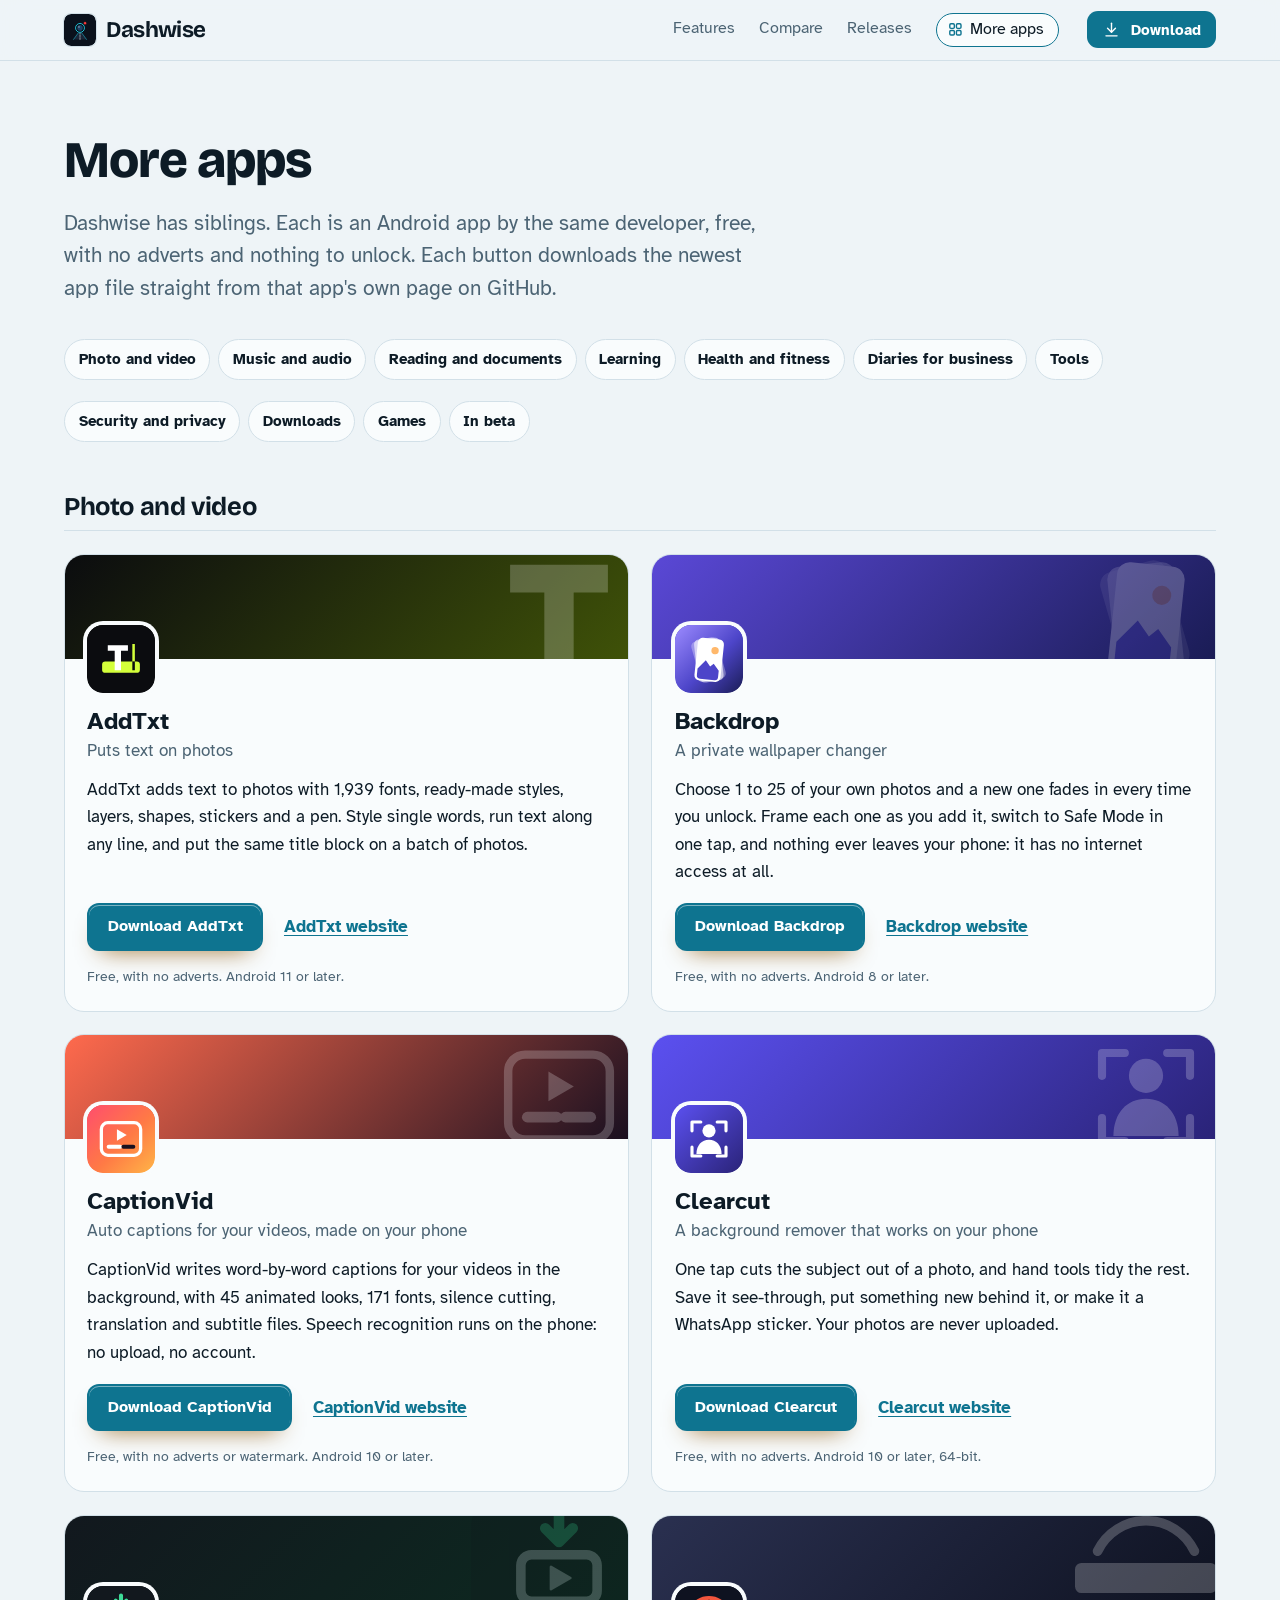
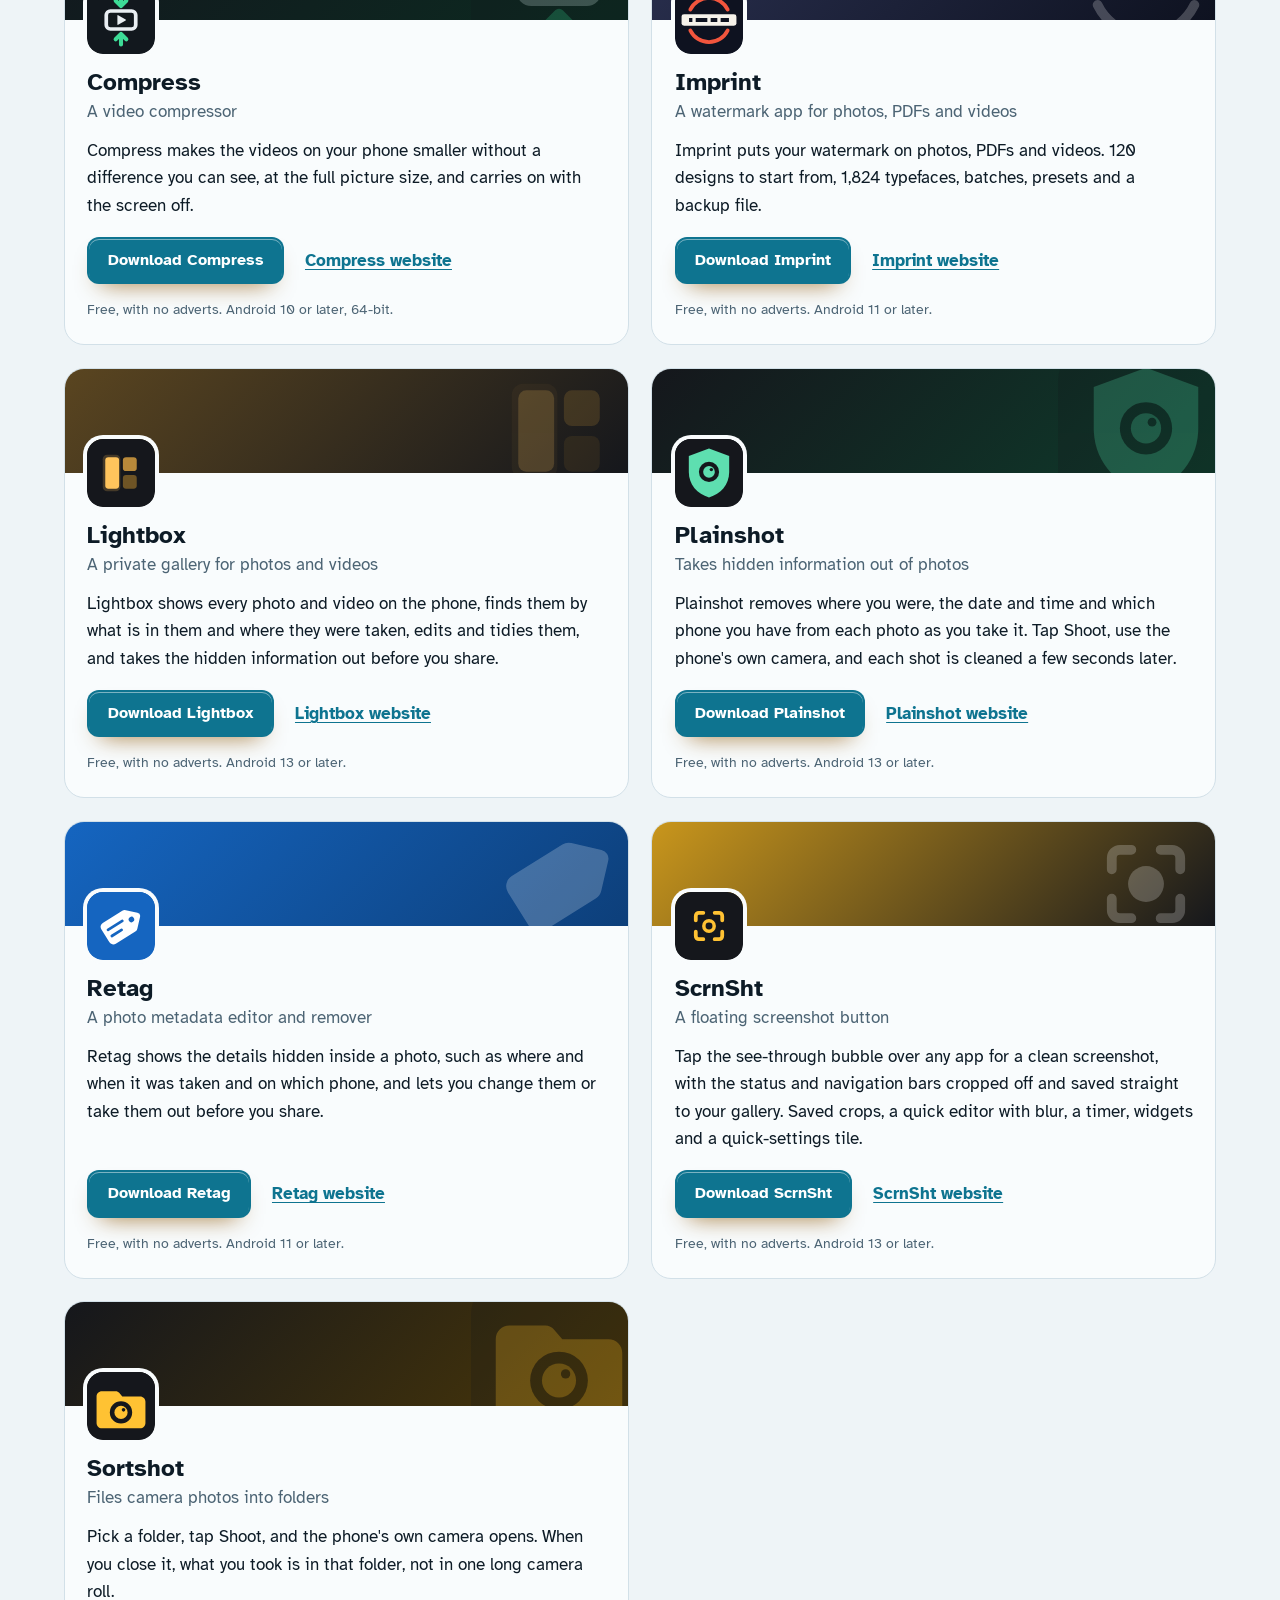
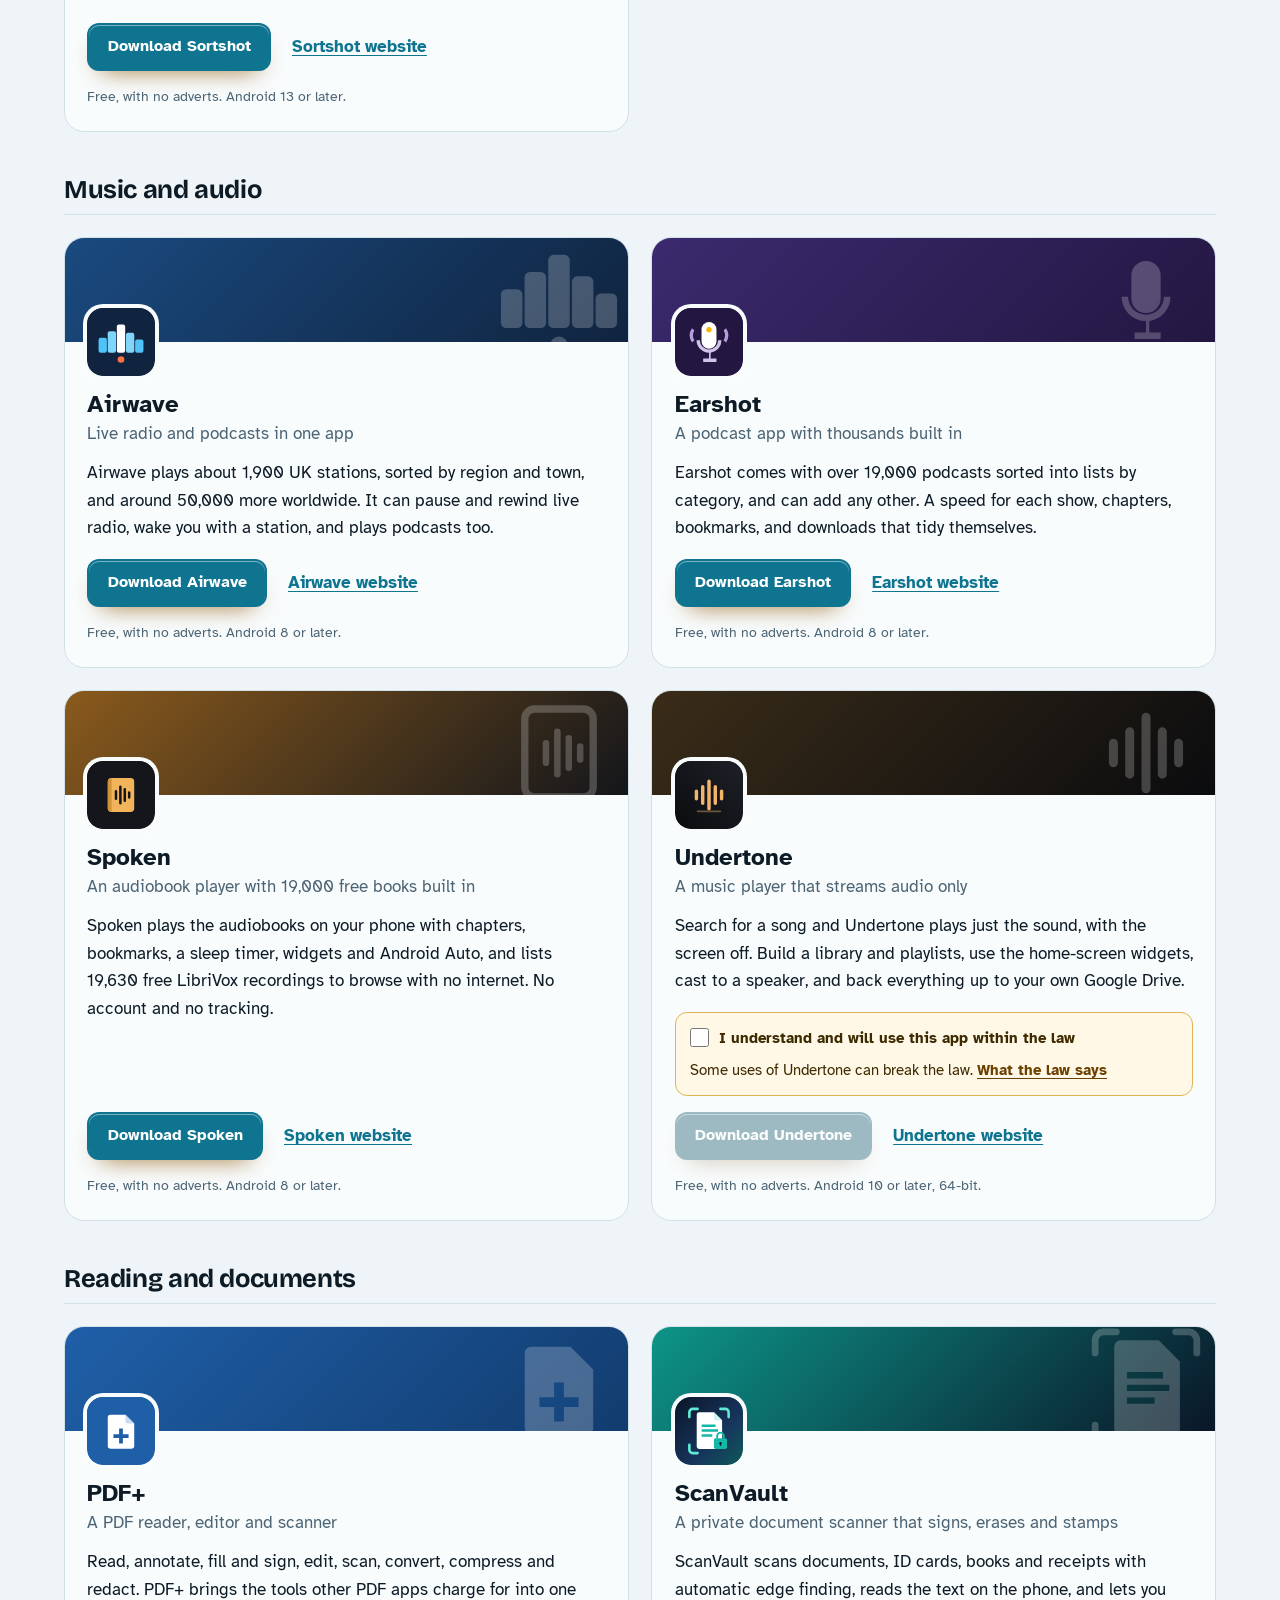
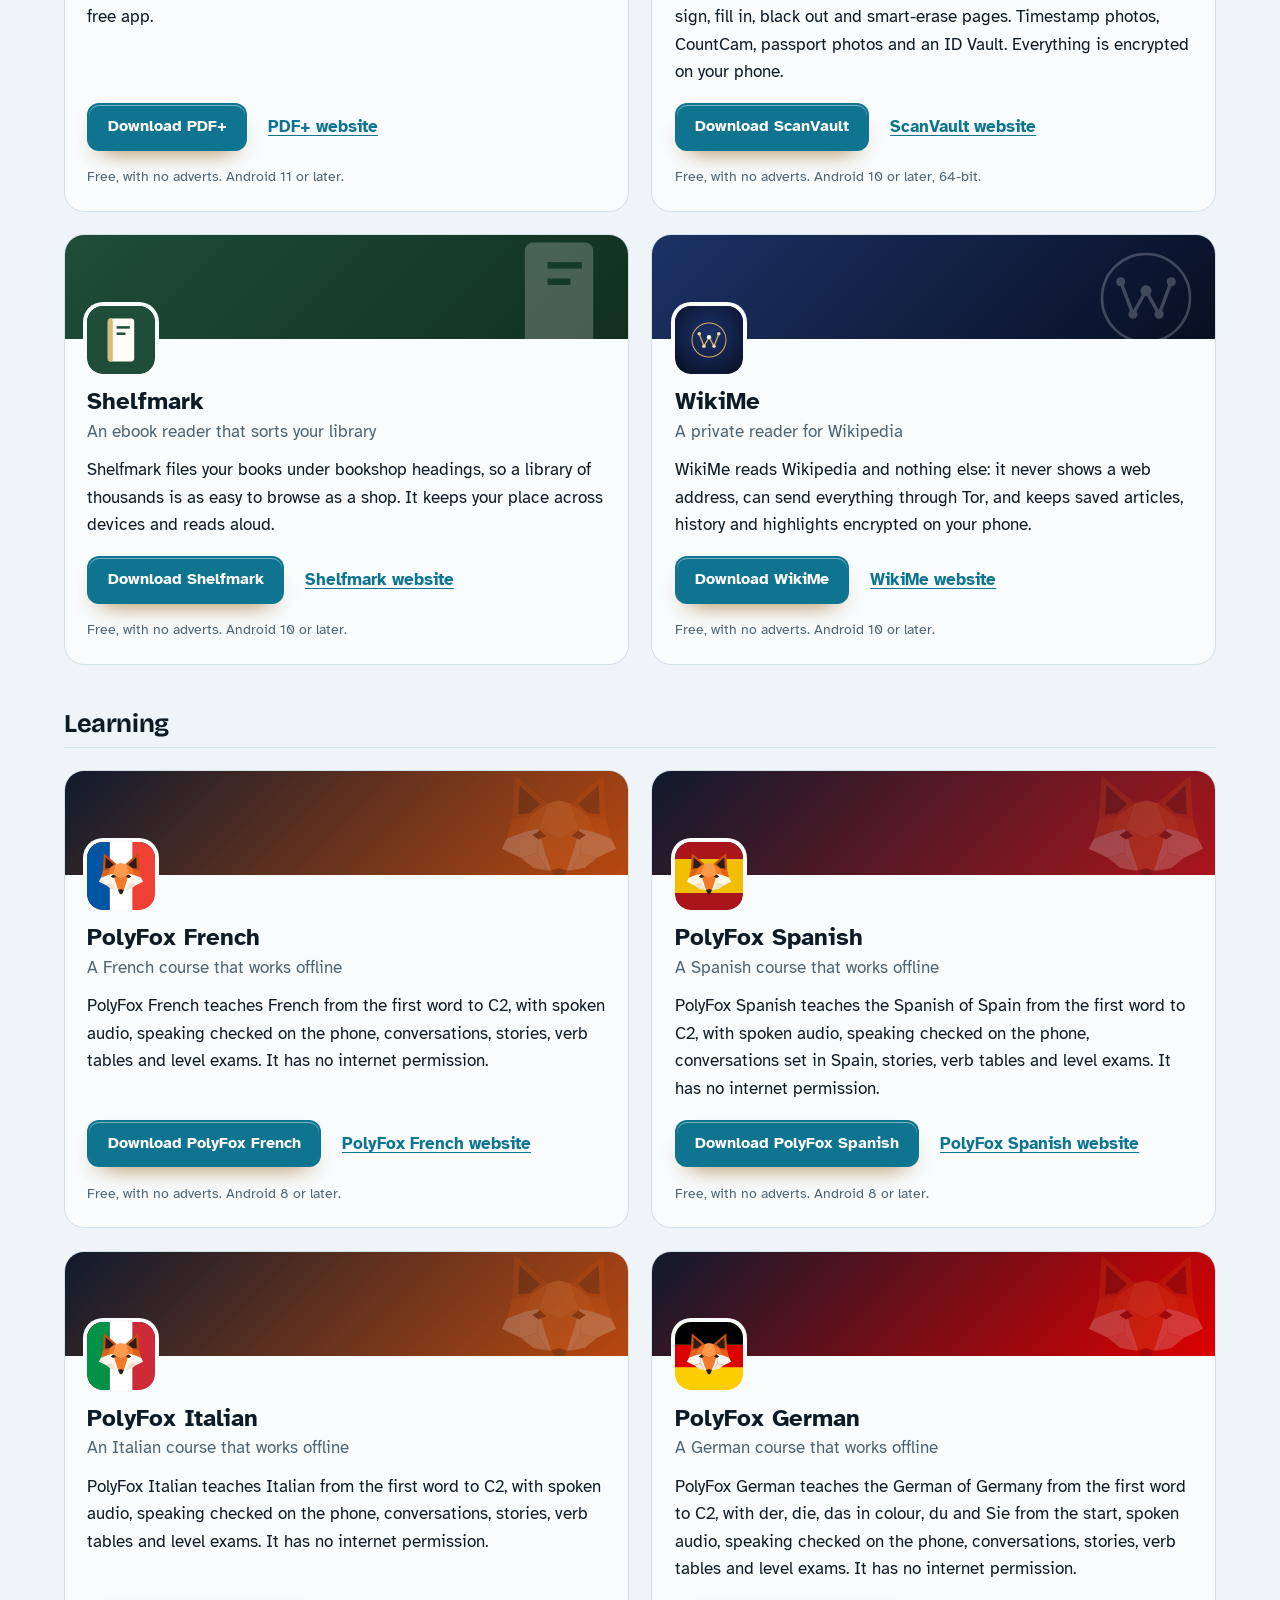
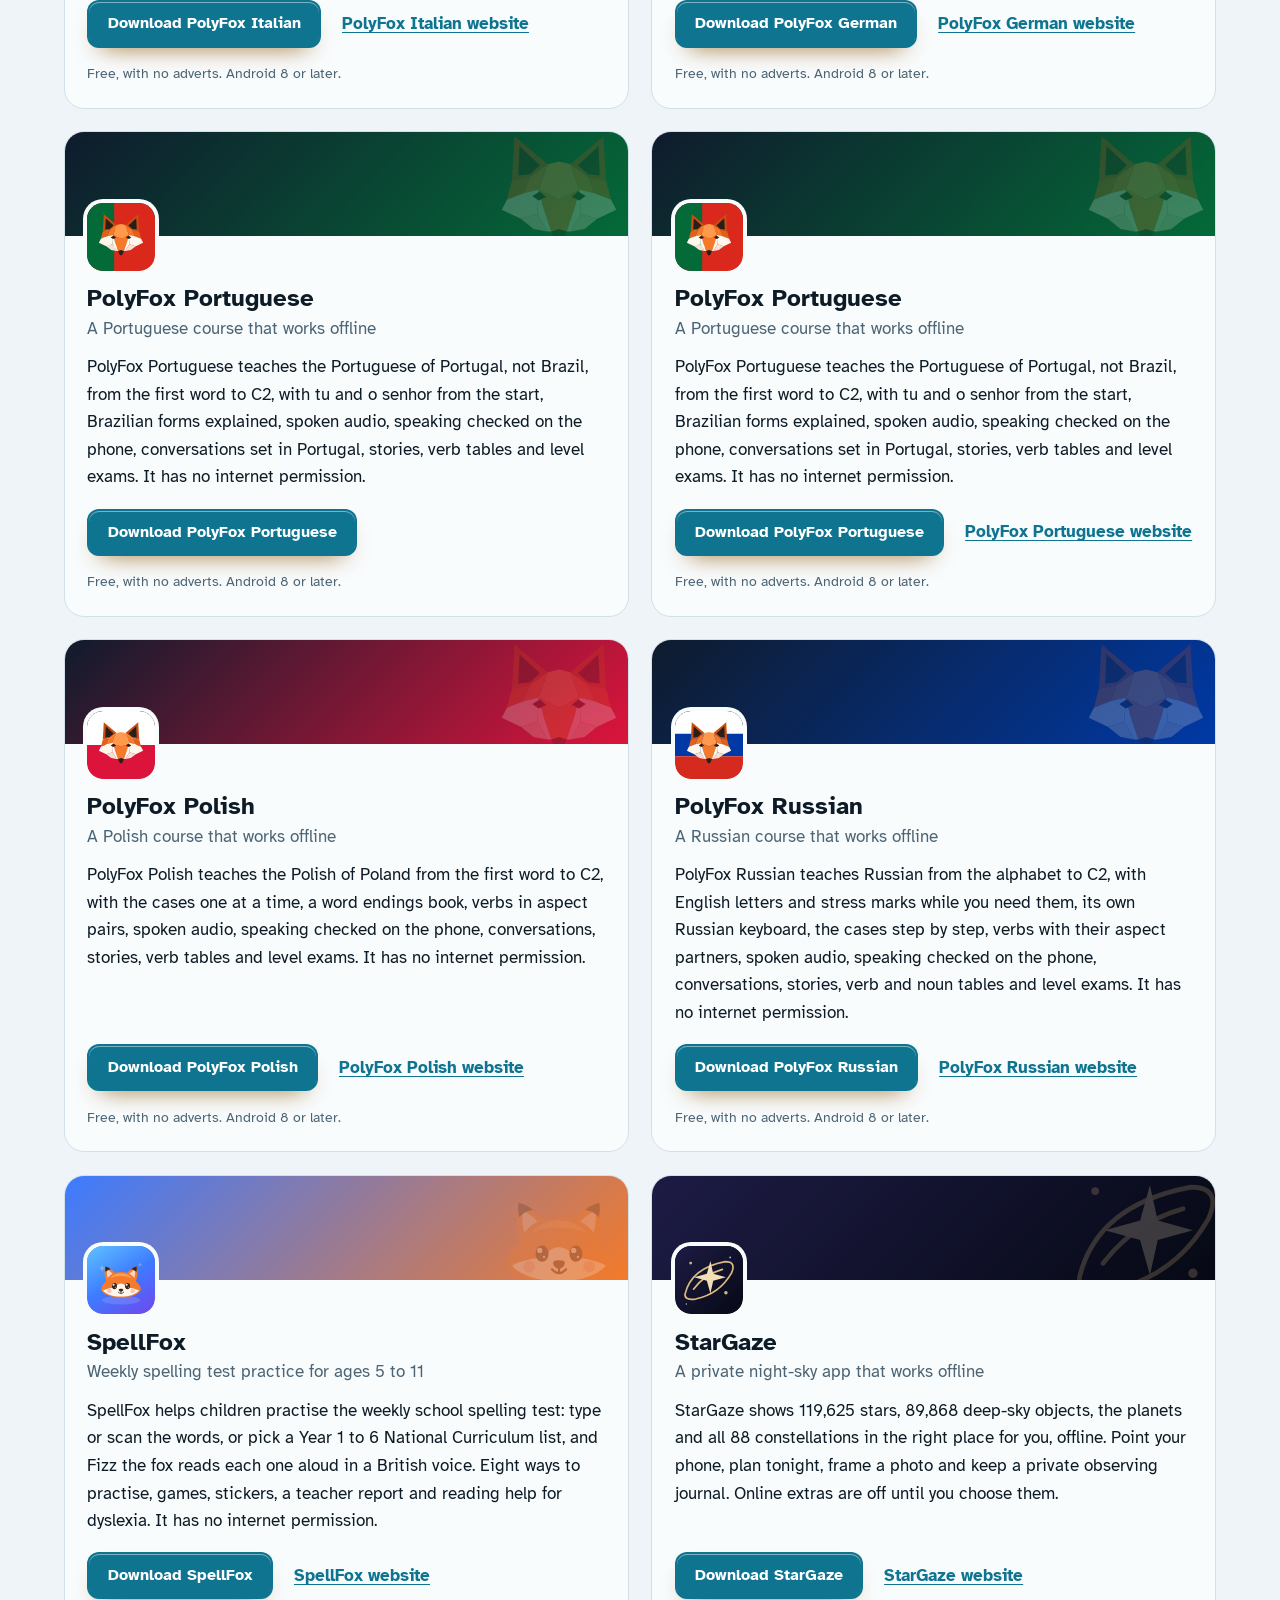
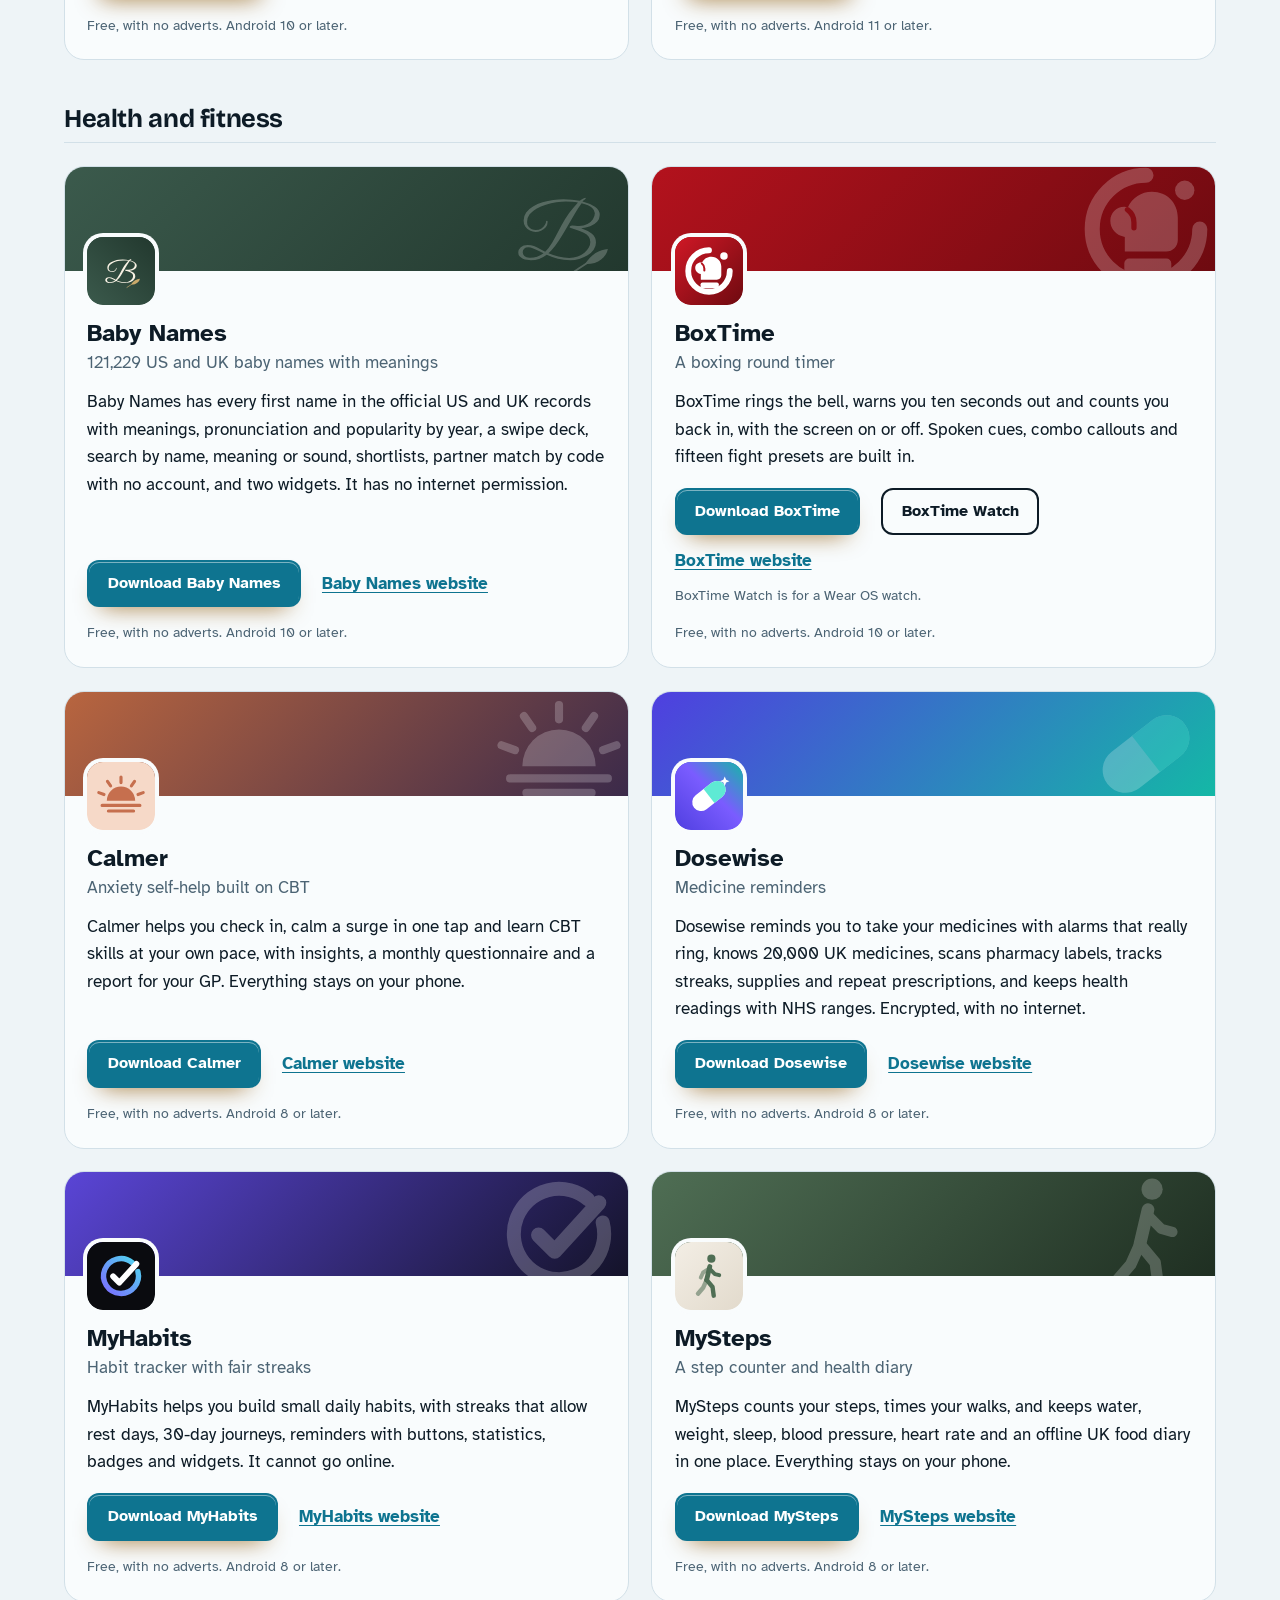
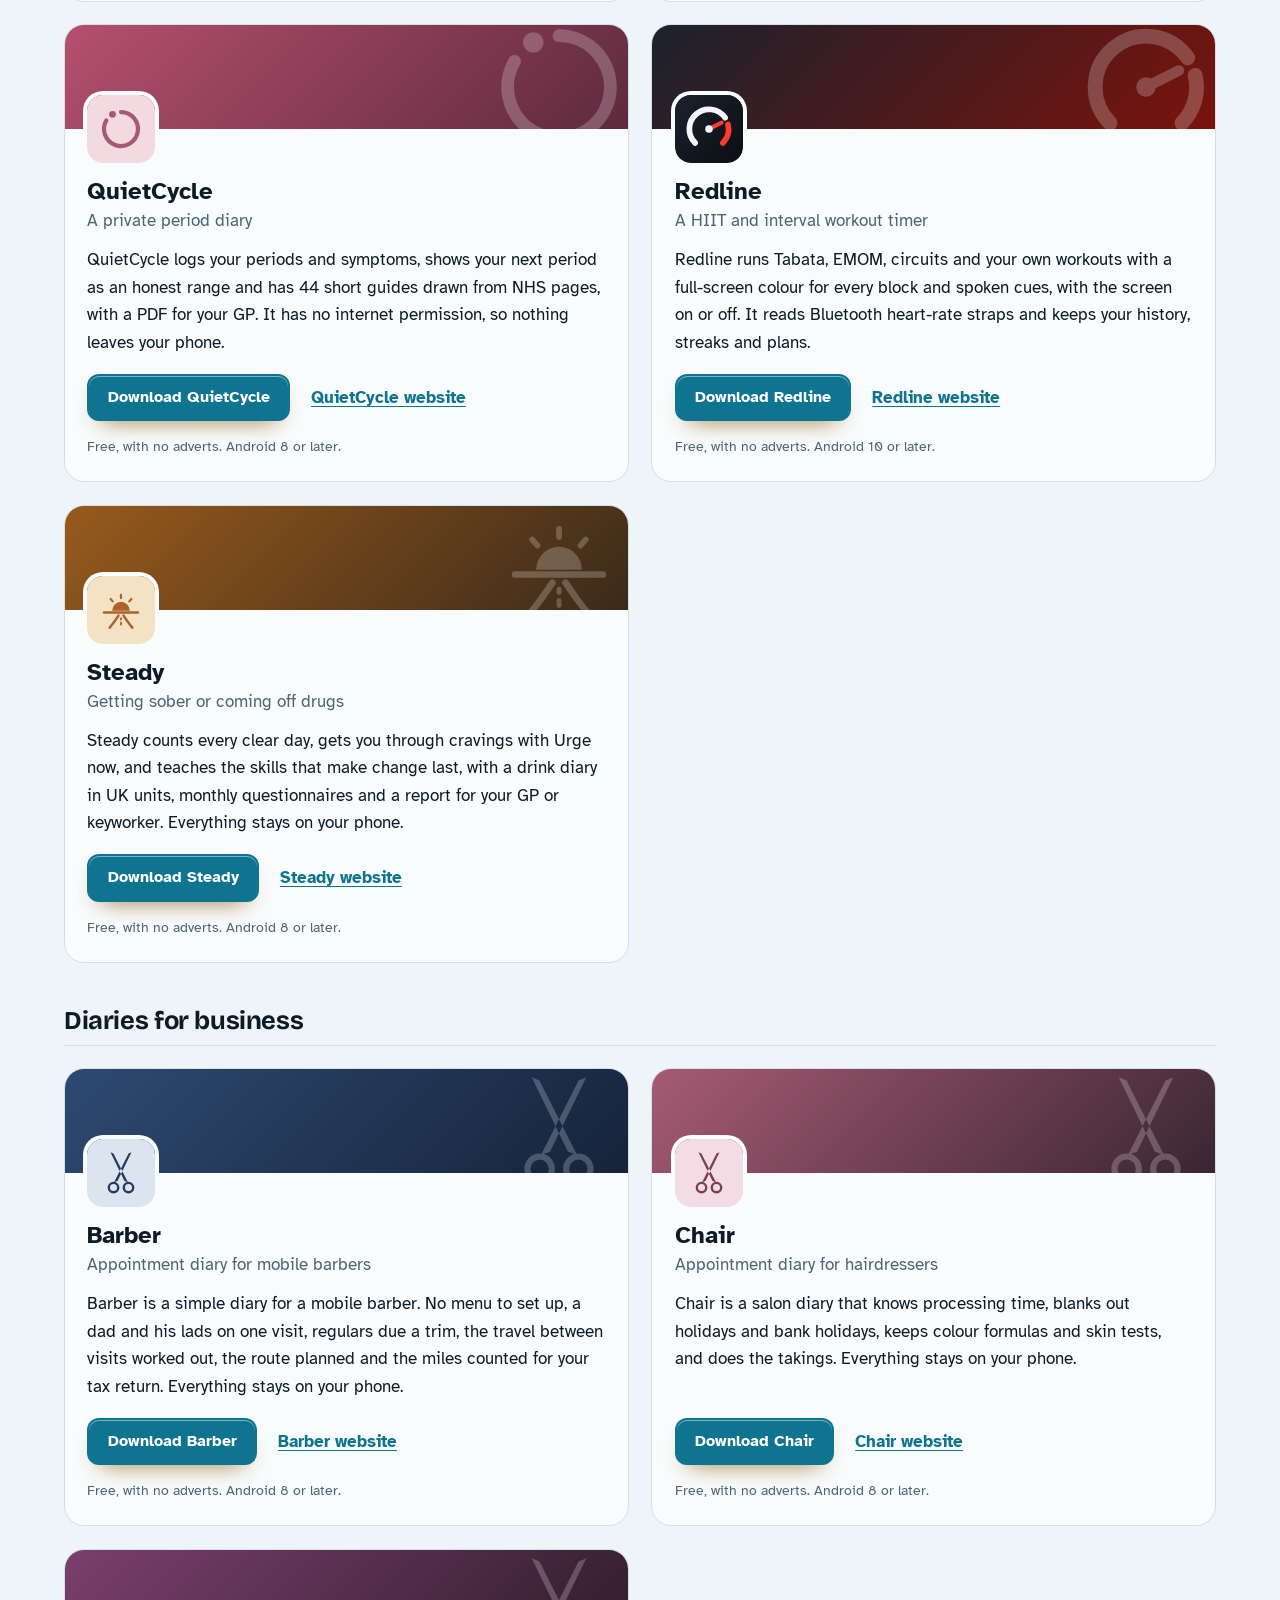
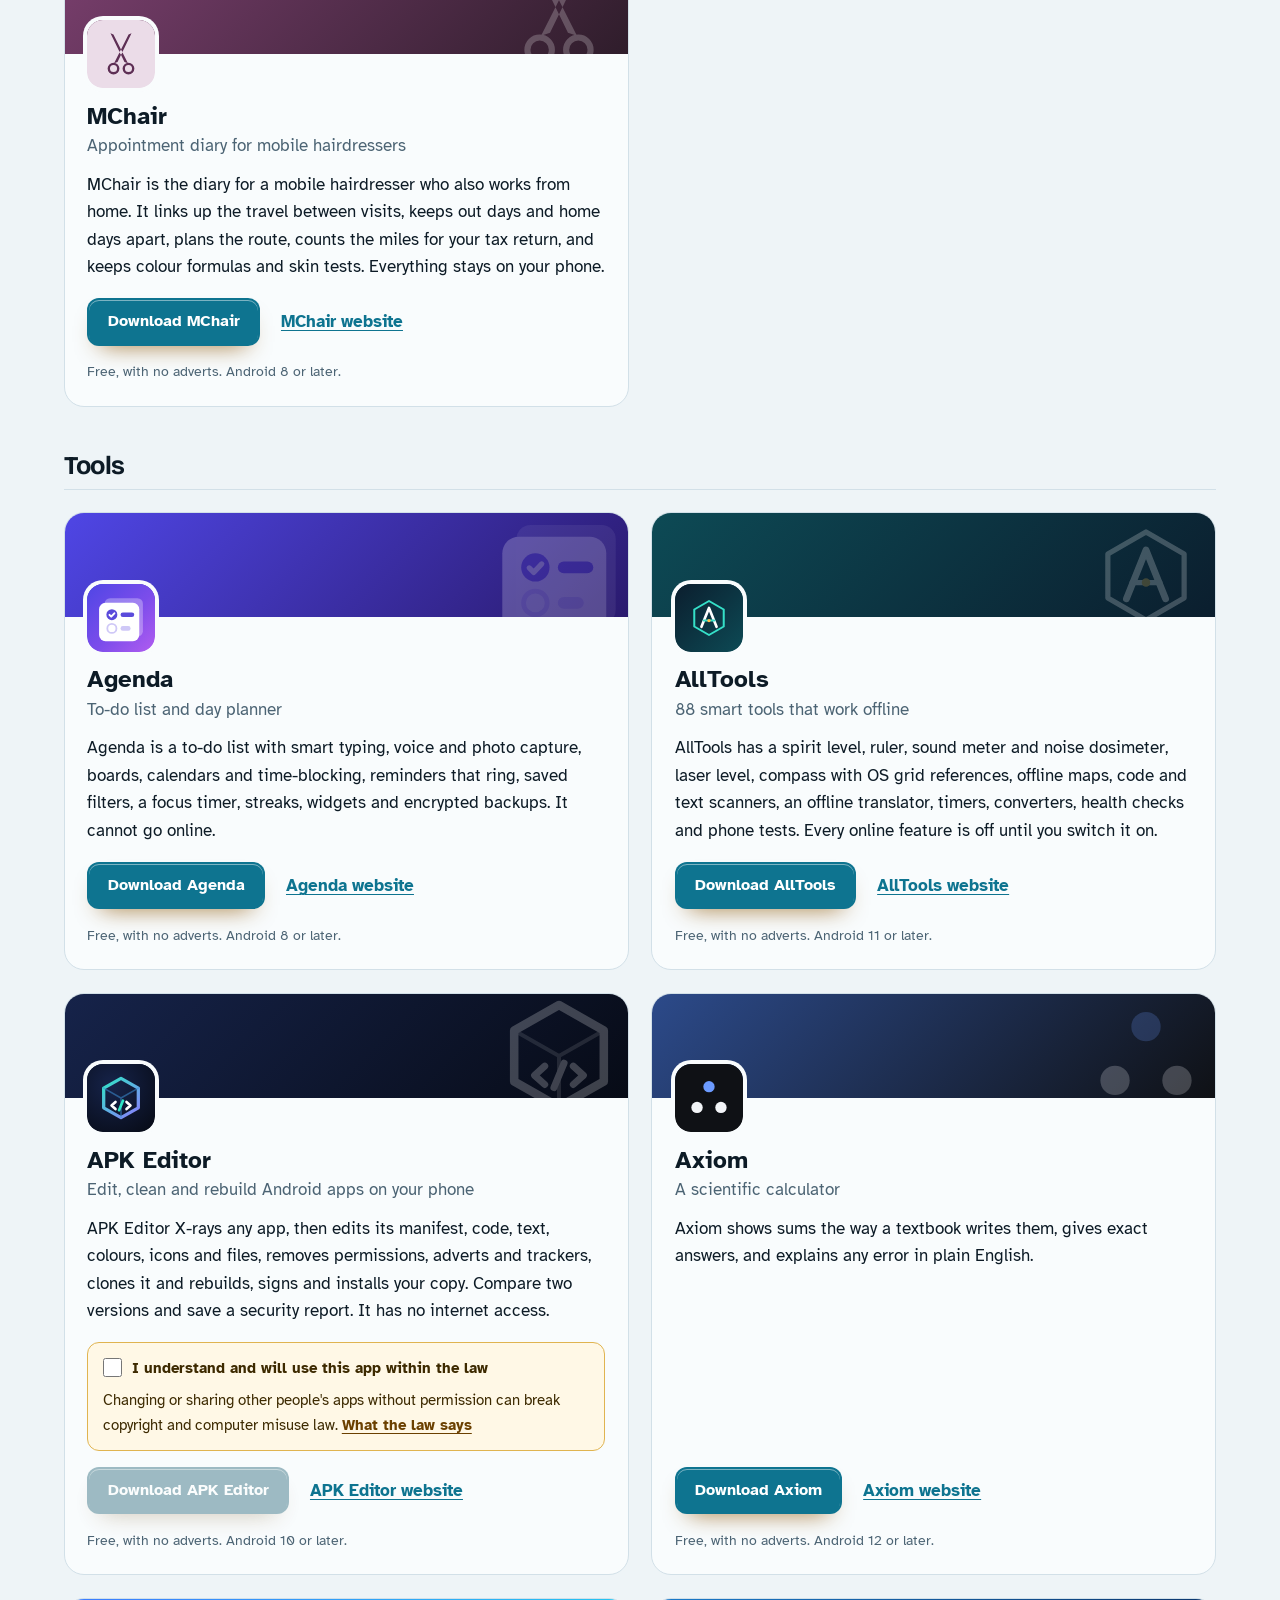
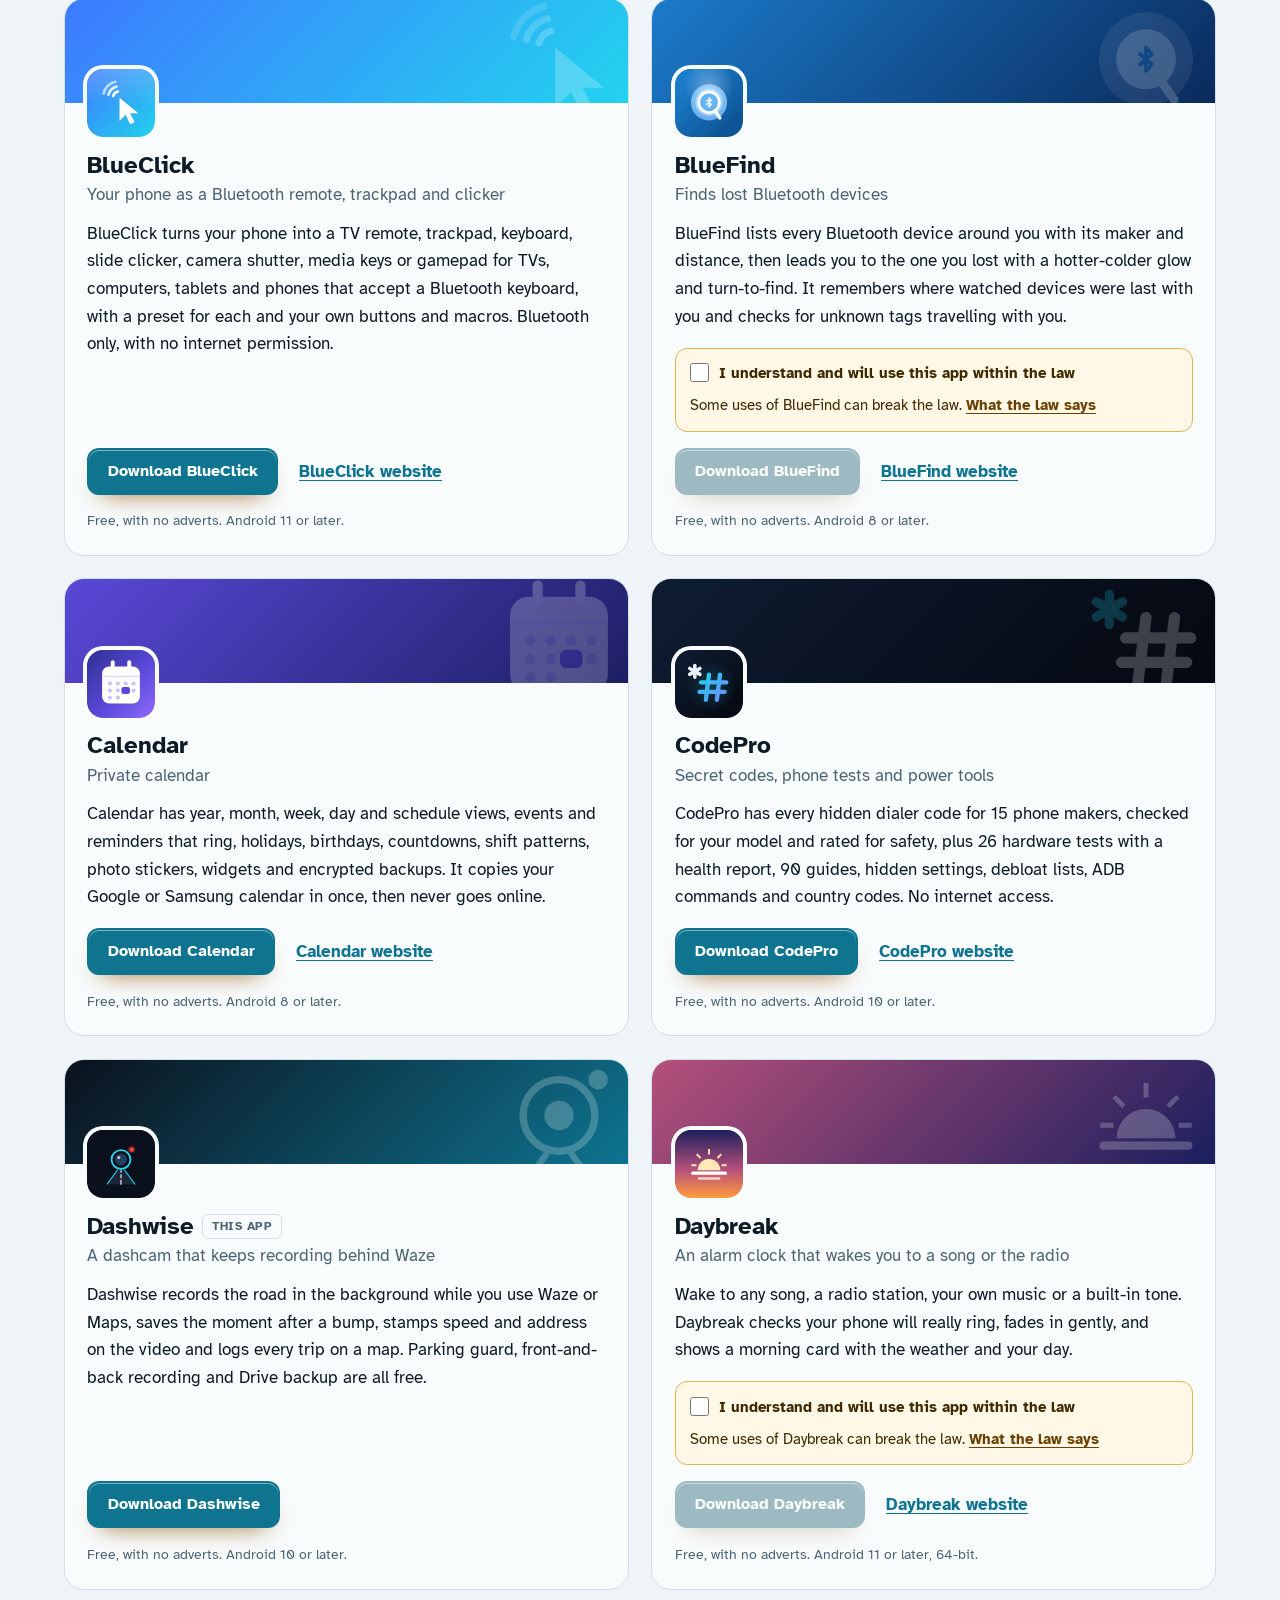
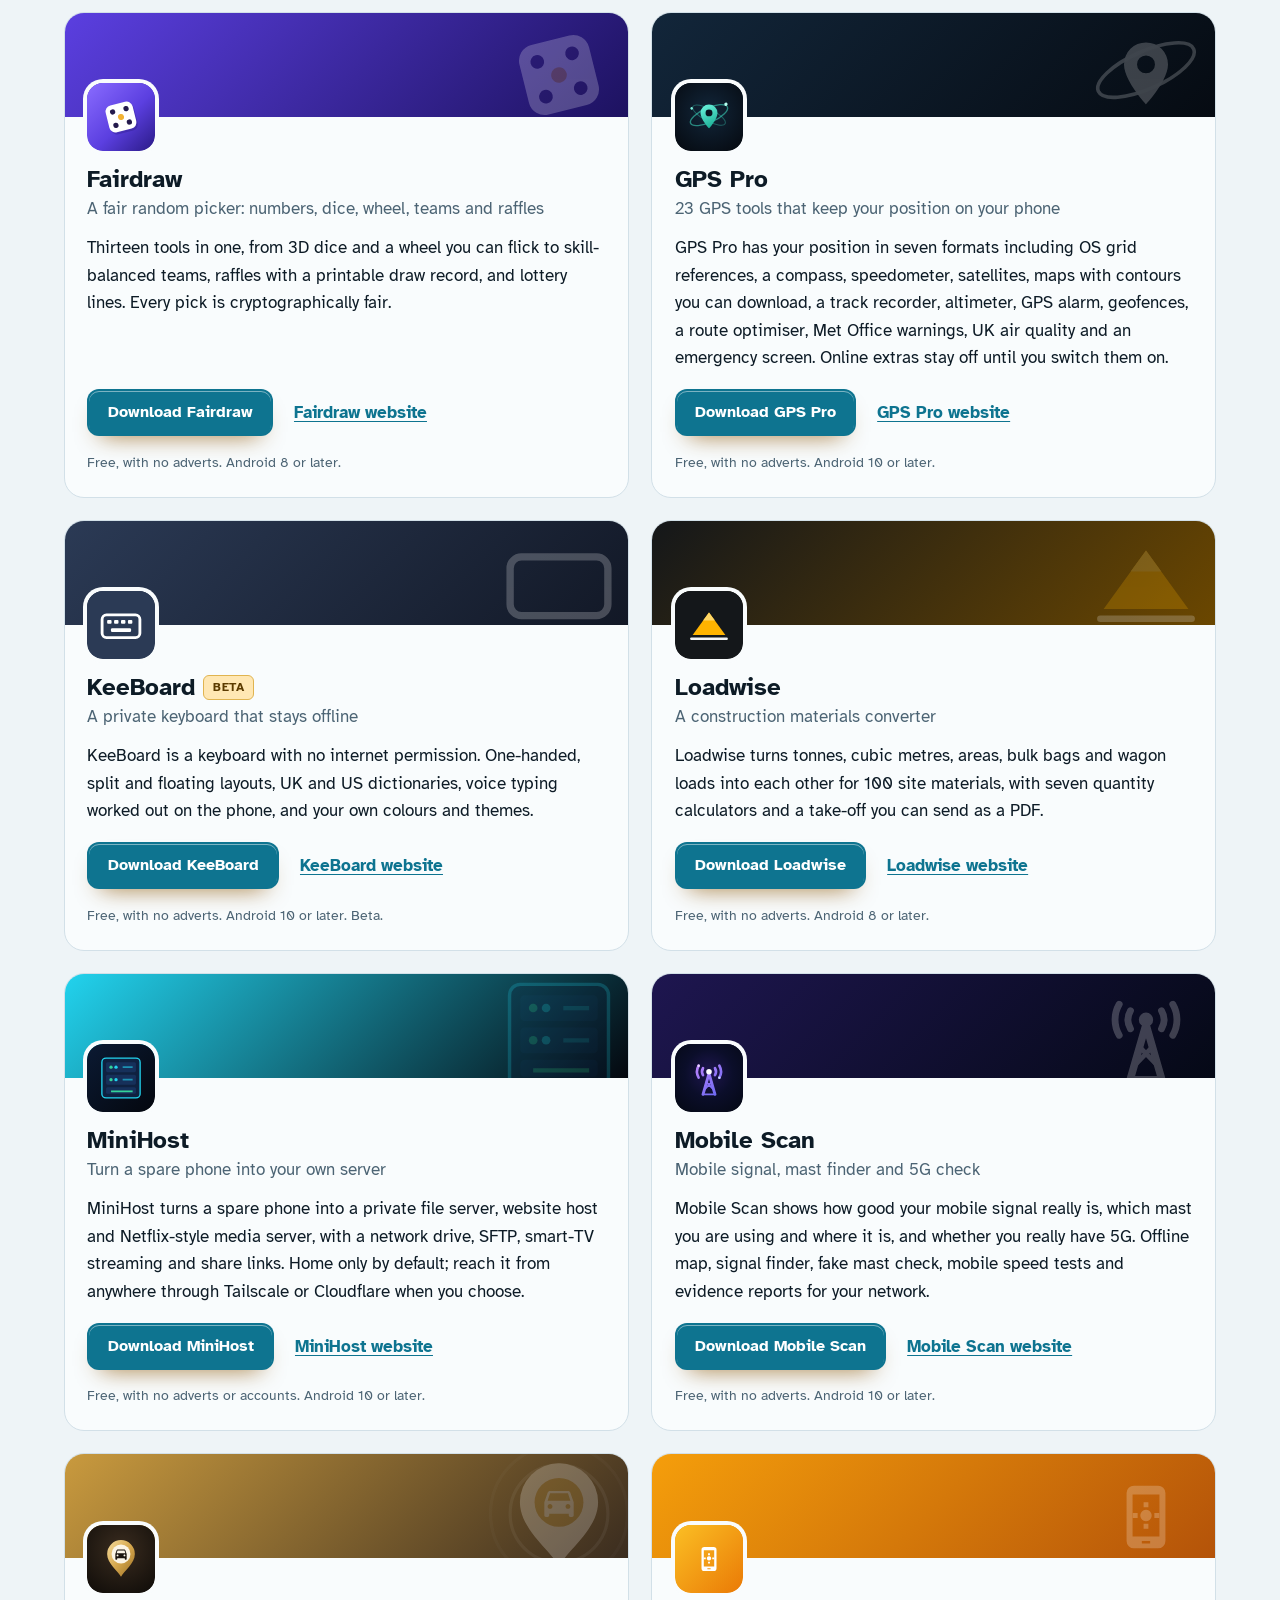
==== commit 5869a083: "More apps: add SpellFox" ====
--- a/more-apps.html
+++ b/more-apps.html
@@ -4,7 +4,7 @@
 <meta charset="utf-8">
 <meta name="viewport" content="width=device-width, initial-scale=1">
 <title>More free Android apps from the maker of Dashwise</title>
-<meta name="description" content="All 98 free Android apps from the maker of Dashwise, in one list by category, each with its download and a link to its website.">
+<meta name="description" content="All 99 free Android apps from the maker of Dashwise, in one list by category, each with its download and a link to its website.">
 <meta name="author" content="Jonathan Jackson">
 <link rel="canonical" href="https://customgpter.github.io/dashwise/more-apps.html">
 <meta name="theme-color" content="#eef4f7" media="(prefers-color-scheme: light)">
@@ -12,7 +12,7 @@
 <meta property="og:type" content="website">
 <meta property="og:site_name" content="Dashwise">
 <meta property="og:title" content="More free Android apps from the maker of Dashwise">
-<meta property="og:description" content="All 98 free Android apps from the maker of Dashwise, in one list by category, each with its download and a link to its website.">
+<meta property="og:description" content="All 99 free Android apps from the maker of Dashwise, in one list by category, each with its download and a link to its website.">
 <meta property="og:url" content="https://customgpter.github.io/dashwise/more-apps.html">
 <meta property="og:image" content="https://customgpter.github.io/dashwise/assets/og.png">
 <meta property="og:image:width" content="1200">
@@ -26,7 +26,7 @@
 <link rel="preload" href="./assets/fonts/atkinson-hyperlegible-latin-400-normal.woff2" as="font" type="font/woff2" crossorigin>
 <link rel="stylesheet" href="./assets/site.css?v=1">
 <link rel="stylesheet" href="./assets/house.css?v=1">
-<script type="application/ld+json">{"@context":"https://schema.org","@type":"ItemList","name":"Apps from the maker of Dashwise","url":"https://customgpter.github.io/dashwise/more-apps.html","itemListElement":[{"@type":"ListItem","position":1,"name":"AddTxt","url":"https://customgpter.github.io/addtxt/"},{"@type":"ListItem","position":2,"name":"Backdrop","url":"https://customgpter.github.io/backdrop/"},{"@type":"ListItem","position":3,"name":"CaptionVid","url":"https://customgpter.github.io/captionvid/"},{"@type":"ListItem","position":4,"name":"Clearcut","url":"https://customgpter.github.io/clearcut/"},{"@type":"ListItem","position":5,"name":"Compress","url":"https://customgpter.github.io/compress/"},{"@type":"ListItem","position":6,"name":"Imprint","url":"https://customgpter.github.io/imprint/"},{"@type":"ListItem","position":7,"name":"Lightbox","url":"https://customgpter.github.io/lightbox/"},{"@type":"ListItem","position":8,"name":"Plainshot","url":"https://customgpter.github.io/plainshot/"},{"@type":"ListItem","position":9,"name":"Retag","url":"https://customgpter.github.io/retag/"},{"@type":"ListItem","position":10,"name":"ScrnSht","url":"https://customgpter.github.io/scrnsht/"},{"@type":"ListItem","position":11,"name":"Sortshot","url":"https://customgpter.github.io/sortshot/"},{"@type":"ListItem","position":12,"name":"Airwave","url":"https://customgpter.github.io/airwave/"},{"@type":"ListItem","position":13,"name":"Earshot","url":"https://customgpter.github.io/earshot/"},{"@type":"ListItem","position":14,"name":"Spoken","url":"https://customgpter.github.io/spoken/"},{"@type":"ListItem","position":15,"name":"Undertone","url":"https://customgpter.github.io/undertone/"},{"@type":"ListItem","position":16,"name":"PDF+","url":"https://customgpter.github.io/pdfplus/"},{"@type":"ListItem","position":17,"name":"ScanVault","url":"https://customgpter.github.io/scanvault/"},{"@type":"ListItem","position":18,"name":"Shelfmark","url":"https://customgpter.github.io/shelfmark/"},{"@type":"ListItem","position":19,"name":"WikiMe","url":"https://customgpter.github.io/wikime/"},{"@type":"ListItem","position":20,"name":"PolyFox French","url":"https://customgpter.github.io/polyfox/"},{"@type":"ListItem","position":21,"name":"PolyFox German","url":"https://customgpter.github.io/polyfox-german/"},{"@type":"ListItem","position":22,"name":"PolyFox Portuguese","url":"https://customgpter.github.io/polyfox-portuguese/"},{"@type":"ListItem","position":23,"name":"PolyFox Polish","url":"https://customgpter.github.io/polyfox-polish/"},{"@type":"ListItem","position":24,"name":"PolyFox Russian","url":"https://customgpter.github.io/polyfox-russian/"},{"@type":"ListItem","position":25,"name":"StarGaze","url":"https://customgpter.github.io/stargaze/"},{"@type":"ListItem","position":26,"name":"Baby Names","url":"https://customgpter.github.io/babynames/"},{"@type":"ListItem","position":27,"name":"BoxTime","url":"https://customgpter.github.io/boxtime/"},{"@type":"ListItem","position":28,"name":"Calmer","url":"https://customgpter.github.io/calmer/"},{"@type":"ListItem","position":29,"name":"Dosewise","url":"https://customgpter.github.io/dosewise/"},{"@type":"ListItem","position":30,"name":"MyHabits","url":"https://customgpter.github.io/myhabits/"},{"@type":"ListItem","position":31,"name":"MySteps","url":"https://customgpter.github.io/mysteps/"},{"@type":"ListItem","position":32,"name":"QuietCycle","url":"https://customgpter.github.io/quietcycle/"},{"@type":"ListItem","position":33,"name":"Redline","url":"https://customgpter.github.io/redline/"},{"@type":"ListItem","position":34,"name":"Steady","url":"https://customgpter.github.io/steady/"},{"@type":"ListItem","position":35,"name":"Barber","url":"https://customgpter.github.io/barber/"},{"@type":"ListItem","position":36,"name":"Chair","url":"https://customgpter.github.io/chair/"},{"@type":"ListItem","position":37,"name":"MChair","url":"https://customgpter.github.io/mchair/"},{"@type":"ListItem","position":38,"name":"Agenda","url":"https://customgpter.github.io/agenda/"},{"@type":"ListItem","position":39,"name":"AllTools","url":"https://customgpter.github.io/alltools/"},{"@type":"ListItem","position":40,"name":"APK Editor","url":"https://customgpter.github.io/apkeditor/"},{"@type":"ListItem","position":41,"name":"Axiom","url":"https://customgpter.github.io/axiom/"},{"@type":"ListItem","position":42,"name":"BlueClick","url":"https://customgpter.github.io/blueclick/"},{"@type":"ListItem","position":43,"name":"BlueFind","url":"https://customgpter.github.io/bluefind/"},{"@type":"ListItem","position":44,"name":"Calendar","url":"https://customgpter.github.io/calendar/"},{"@type":"ListItem","position":45,"name":"CodePro","url":"https://customgpter.github.io/codepro/"},{"@type":"ListItem","position":46,"name":"Dashwise","url":"https://customgpter.github.io/dashwise/"},{"@type":"ListItem","position":47,"name":"Daybreak","url":"https://customgpter.github.io/daybreak/"},{"@type":"ListItem","position":48,"name":"Fairdraw","url":"https://customgpter.github.io/fairdraw/"},{"@type":"ListItem","position":49,"name":"GPS Pro","url":"https://customgpter.github.io/gpspro/"},{"@type":"ListItem","position":50,"name":"KeeBoard","url":"https://customgpter.github.io/keeboard/"},{"@type":"ListItem","position":51,"name":"Loadwise","url":"https://customgpter.github.io/loadwise/"},{"@type":"ListItem","position":52,"name":"MiniHost","url":"https://customgpter.github.io/minihost/"},{"@type":"ListItem","position":53,"name":"Mobile Scan","url":"https://customgpter.github.io/mobilescan/"},{"@type":"ListItem","position":54,"name":"Parkwise","url":"https://customgpter.github.io/parkwise/"},{"@type":"ListItem","position":55,"name":"Pocketmind","url":"https://customgpter.github.io/pocketmind/"},{"@type":"ListItem","position":56,"name":"Refine","url":"https://customgpter.github.io/refine/"},{"@type":"ListItem","position":57,"name":"Shiftwise","url":"https://customgpter.github.io/shiftwise/"},{"@type":"ListItem","position":58,"name":"SimpleCalc","url":"https://customgpter.github.io/simplecalc/"},{"@type":"ListItem","position":59,"name":"Skyline","url":"https://customgpter.github.io/skyline/"},{"@type":"ListItem","position":60,"name":"Slipway","url":"https://customgpter.github.io/slipway/"},{"@type":"ListItem","position":61,"name":"Tagger","url":"https://customgpter.github.io/tagger/"},{"@type":"ListItem","position":62,"name":"TotalClean","url":"https://customgpter.github.io/totalclean/"},{"@type":"ListItem","position":63,"name":"TVLink","url":"https://customgpter.github.io/tvlink/"},{"@type":"ListItem","position":64,"name":"Unbox","url":"https://customgpter.github.io/unbox/"},{"@type":"ListItem","position":65,"name":"WhatsKeep","url":"https://customgpter.github.io/whatskeep/"},{"@type":"ListItem","position":66,"name":"WiFi Scan","url":"https://customgpter.github.io/wifiscan/"},{"@type":"ListItem","position":67,"name":"Auditly","url":"https://customgpter.github.io/auditly/"},{"@type":"ListItem","position":68,"name":"Backchannel","url":"https://customgpter.github.io/backchannel/"},{"@type":"ListItem","position":69,"name":"ENotes","url":"https://customgpter.github.io/enotes/"},{"@type":"ListItem","position":70,"name":"FindMe","url":"https://customgpter.github.io/findme/"},{"@type":"ListItem","position":71,"name":"iLock","url":"https://customgpter.github.io/ilock/"},{"@type":"ListItem","position":72,"name":"ImSafe","url":"https://customgpter.github.io/imsafe/"},{"@type":"ListItem","position":73,"name":"IShred","url":"https://customgpter.github.io/ishred/"},{"@type":"ListItem","position":74,"name":"LockBox","url":"https://customgpter.github.io/lockbox/"},{"@type":"ListItem","position":75,"name":"PassVault","url":"https://customgpter.github.io/passvault/"},{"@type":"ListItem","position":76,"name":"SpyFind","url":"https://customgpter.github.io/spyfind/"},{"@type":"ListItem","position":77,"name":"TextWipe","url":"https://customgpter.github.io/textwipe/"},{"@type":"ListItem","position":78,"name":"Tracewire","url":"https://customgpter.github.io/tracewire/"},{"@type":"ListItem","position":79,"name":"Vigil","url":"https://customgpter.github.io/vigil/"},{"@type":"ListItem","position":80,"name":"Grab","url":"https://customgpter.github.io/grab/"},{"@type":"ListItem","position":81,"name":"Swarm","url":"https://customgpter.github.io/swarm/"},{"@type":"ListItem","position":82,"name":"Plane Games","url":"https://customgpter.github.io/plane-games/"},{"@type":"ListItem","position":83,"name":"Ninefold","url":"https://customgpter.github.io/ninefold/"},{"@type":"ListItem","position":84,"name":"Cubewise","url":"https://customgpter.github.io/cubewise/"},{"@type":"ListItem","position":85,"name":"Tilewise","url":"https://customgpter.github.io/tilewise/"},{"@type":"ListItem","position":86,"name":"Letterwise","url":"https://customgpter.github.io/letterwise/"},{"@type":"ListItem","position":87,"name":"Kingside","url":"https://customgpter.github.io/kingside/"},{"@type":"ListItem","position":88,"name":"Deckhand","url":"https://customgpter.github.io/deckhand/"},{"@type":"ListItem","position":89,"name":"SNESForge","url":"https://customgpter.github.io/snesforge/"},{"@type":"ListItem","position":90,"name":"Fame Boy","url":"https://customgpter.github.io/fameboy/"},{"@type":"ListItem","position":91,"name":"PSPPro","url":"https://customgpter.github.io/psppro/"},{"@type":"ListItem","position":92,"name":"MegaGen","url":"https://customgpter.github.io/megagen/"},{"@type":"ListItem","position":93,"name":"QVR","url":"https://customgpter.github.io/qvr/"},{"@type":"ListItem","position":94,"name":"QVR Watch","url":"https://customgpter.github.io/qvr-watch/"},{"@type":"ListItem","position":95,"name":"QVRLite","url":"https://customgpter.github.io/qvrlite/"},{"@type":"ListItem","position":96,"name":"Onionz","url":"https://customgpter.github.io/onionz/"},{"@type":"ListItem","position":97,"name":"OnionzWeb","url":"https://customgpter.github.io/onionzweb/"}]}</script>
+<script type="application/ld+json">{"@context":"https://schema.org","@type":"ItemList","name":"Apps from the maker of Dashwise","url":"https://customgpter.github.io/dashwise/more-apps.html","itemListElement":[{"@type":"ListItem","position":1,"name":"AddTxt","url":"https://customgpter.github.io/addtxt/"},{"@type":"ListItem","position":2,"name":"Backdrop","url":"https://customgpter.github.io/backdrop/"},{"@type":"ListItem","position":3,"name":"CaptionVid","url":"https://customgpter.github.io/captionvid/"},{"@type":"ListItem","position":4,"name":"Clearcut","url":"https://customgpter.github.io/clearcut/"},{"@type":"ListItem","position":5,"name":"Compress","url":"https://customgpter.github.io/compress/"},{"@type":"ListItem","position":6,"name":"Imprint","url":"https://customgpter.github.io/imprint/"},{"@type":"ListItem","position":7,"name":"Lightbox","url":"https://customgpter.github.io/lightbox/"},{"@type":"ListItem","position":8,"name":"Plainshot","url":"https://customgpter.github.io/plainshot/"},{"@type":"ListItem","position":9,"name":"Retag","url":"https://customgpter.github.io/retag/"},{"@type":"ListItem","position":10,"name":"ScrnSht","url":"https://customgpter.github.io/scrnsht/"},{"@type":"ListItem","position":11,"name":"Sortshot","url":"https://customgpter.github.io/sortshot/"},{"@type":"ListItem","position":12,"name":"Airwave","url":"https://customgpter.github.io/airwave/"},{"@type":"ListItem","position":13,"name":"Earshot","url":"https://customgpter.github.io/earshot/"},{"@type":"ListItem","position":14,"name":"Spoken","url":"https://customgpter.github.io/spoken/"},{"@type":"ListItem","position":15,"name":"Undertone","url":"https://customgpter.github.io/undertone/"},{"@type":"ListItem","position":16,"name":"PDF+","url":"https://customgpter.github.io/pdfplus/"},{"@type":"ListItem","position":17,"name":"ScanVault","url":"https://customgpter.github.io/scanvault/"},{"@type":"ListItem","position":18,"name":"Shelfmark","url":"https://customgpter.github.io/shelfmark/"},{"@type":"ListItem","position":19,"name":"WikiMe","url":"https://customgpter.github.io/wikime/"},{"@type":"ListItem","position":20,"name":"PolyFox French","url":"https://customgpter.github.io/polyfox/"},{"@type":"ListItem","position":21,"name":"PolyFox German","url":"https://customgpter.github.io/polyfox-german/"},{"@type":"ListItem","position":22,"name":"PolyFox Portuguese","url":"https://customgpter.github.io/polyfox-portuguese/"},{"@type":"ListItem","position":23,"name":"PolyFox Polish","url":"https://customgpter.github.io/polyfox-polish/"},{"@type":"ListItem","position":24,"name":"PolyFox Russian","url":"https://customgpter.github.io/polyfox-russian/"},{"@type":"ListItem","position":25,"name":"SpellFox","url":"https://customgpter.github.io/spellfox/"},{"@type":"ListItem","position":26,"name":"StarGaze","url":"https://customgpter.github.io/stargaze/"},{"@type":"ListItem","position":27,"name":"Baby Names","url":"https://customgpter.github.io/babynames/"},{"@type":"ListItem","position":28,"name":"BoxTime","url":"https://customgpter.github.io/boxtime/"},{"@type":"ListItem","position":29,"name":"Calmer","url":"https://customgpter.github.io/calmer/"},{"@type":"ListItem","position":30,"name":"Dosewise","url":"https://customgpter.github.io/dosewise/"},{"@type":"ListItem","position":31,"name":"MyHabits","url":"https://customgpter.github.io/myhabits/"},{"@type":"ListItem","position":32,"name":"MySteps","url":"https://customgpter.github.io/mysteps/"},{"@type":"ListItem","position":33,"name":"QuietCycle","url":"https://customgpter.github.io/quietcycle/"},{"@type":"ListItem","position":34,"name":"Redline","url":"https://customgpter.github.io/redline/"},{"@type":"ListItem","position":35,"name":"Steady","url":"https://customgpter.github.io/steady/"},{"@type":"ListItem","position":36,"name":"Barber","url":"https://customgpter.github.io/barber/"},{"@type":"ListItem","position":37,"name":"Chair","url":"https://customgpter.github.io/chair/"},{"@type":"ListItem","position":38,"name":"MChair","url":"https://customgpter.github.io/mchair/"},{"@type":"ListItem","position":39,"name":"Agenda","url":"https://customgpter.github.io/agenda/"},{"@type":"ListItem","position":40,"name":"AllTools","url":"https://customgpter.github.io/alltools/"},{"@type":"ListItem","position":41,"name":"APK Editor","url":"https://customgpter.github.io/apkeditor/"},{"@type":"ListItem","position":42,"name":"Axiom","url":"https://customgpter.github.io/axiom/"},{"@type":"ListItem","position":43,"name":"BlueClick","url":"https://customgpter.github.io/blueclick/"},{"@type":"ListItem","position":44,"name":"BlueFind","url":"https://customgpter.github.io/bluefind/"},{"@type":"ListItem","position":45,"name":"Calendar","url":"https://customgpter.github.io/calendar/"},{"@type":"ListItem","position":46,"name":"CodePro","url":"https://customgpter.github.io/codepro/"},{"@type":"ListItem","position":47,"name":"Dashwise","url":"https://customgpter.github.io/dashwise/"},{"@type":"ListItem","position":48,"name":"Daybreak","url":"https://customgpter.github.io/daybreak/"},{"@type":"ListItem","position":49,"name":"Fairdraw","url":"https://customgpter.github.io/fairdraw/"},{"@type":"ListItem","position":50,"name":"GPS Pro","url":"https://customgpter.github.io/gpspro/"},{"@type":"ListItem","position":51,"name":"KeeBoard","url":"https://customgpter.github.io/keeboard/"},{"@type":"ListItem","position":52,"name":"Loadwise","url":"https://customgpter.github.io/loadwise/"},{"@type":"ListItem","position":53,"name":"MiniHost","url":"https://customgpter.github.io/minihost/"},{"@type":"ListItem","position":54,"name":"Mobile Scan","url":"https://customgpter.github.io/mobilescan/"},{"@type":"ListItem","position":55,"name":"Parkwise","url":"https://customgpter.github.io/parkwise/"},{"@type":"ListItem","position":56,"name":"Pocketmind","url":"https://customgpter.github.io/pocketmind/"},{"@type":"ListItem","position":57,"name":"Refine","url":"https://customgpter.github.io/refine/"},{"@type":"ListItem","position":58,"name":"Shiftwise","url":"https://customgpter.github.io/shiftwise/"},{"@type":"ListItem","position":59,"name":"SimpleCalc","url":"https://customgpter.github.io/simplecalc/"},{"@type":"ListItem","position":60,"name":"Skyline","url":"https://customgpter.github.io/skyline/"},{"@type":"ListItem","position":61,"name":"Slipway","url":"https://customgpter.github.io/slipway/"},{"@type":"ListItem","position":62,"name":"Tagger","url":"https://customgpter.github.io/tagger/"},{"@type":"ListItem","position":63,"name":"TotalClean","url":"https://customgpter.github.io/totalclean/"},{"@type":"ListItem","position":64,"name":"TVLink","url":"https://customgpter.github.io/tvlink/"},{"@type":"ListItem","position":65,"name":"Unbox","url":"https://customgpter.github.io/unbox/"},{"@type":"ListItem","position":66,"name":"WhatsKeep","url":"https://customgpter.github.io/whatskeep/"},{"@type":"ListItem","position":67,"name":"WiFi Scan","url":"https://customgpter.github.io/wifiscan/"},{"@type":"ListItem","position":68,"name":"Auditly","url":"https://customgpter.github.io/auditly/"},{"@type":"ListItem","position":69,"name":"Backchannel","url":"https://customgpter.github.io/backchannel/"},{"@type":"ListItem","position":70,"name":"ENotes","url":"https://customgpter.github.io/enotes/"},{"@type":"ListItem","position":71,"name":"FindMe","url":"https://customgpter.github.io/findme/"},{"@type":"ListItem","position":72,"name":"iLock","url":"https://customgpter.github.io/ilock/"},{"@type":"ListItem","position":73,"name":"ImSafe","url":"https://customgpter.github.io/imsafe/"},{"@type":"ListItem","position":74,"name":"IShred","url":"https://customgpter.github.io/ishred/"},{"@type":"ListItem","position":75,"name":"LockBox","url":"https://customgpter.github.io/lockbox/"},{"@type":"ListItem","position":76,"name":"PassVault","url":"https://customgpter.github.io/passvault/"},{"@type":"ListItem","position":77,"name":"SpyFind","url":"https://customgpter.github.io/spyfind/"},{"@type":"ListItem","position":78,"name":"TextWipe","url":"https://customgpter.github.io/textwipe/"},{"@type":"ListItem","position":79,"name":"Tracewire","url":"https://customgpter.github.io/tracewire/"},{"@type":"ListItem","position":80,"name":"Vigil","url":"https://customgpter.github.io/vigil/"},{"@type":"ListItem","position":81,"name":"Grab","url":"https://customgpter.github.io/grab/"},{"@type":"ListItem","position":82,"name":"Swarm","url":"https://customgpter.github.io/swarm/"},{"@type":"ListItem","position":83,"name":"Plane Games","url":"https://customgpter.github.io/plane-games/"},{"@type":"ListItem","position":84,"name":"Ninefold","url":"https://customgpter.github.io/ninefold/"},{"@type":"ListItem","position":85,"name":"Cubewise","url":"https://customgpter.github.io/cubewise/"},{"@type":"ListItem","position":86,"name":"Tilewise","url":"https://customgpter.github.io/tilewise/"},{"@type":"ListItem","position":87,"name":"Letterwise","url":"https://customgpter.github.io/letterwise/"},{"@type":"ListItem","position":88,"name":"Kingside","url":"https://customgpter.github.io/kingside/"},{"@type":"ListItem","position":89,"name":"Deckhand","url":"https://customgpter.github.io/deckhand/"},{"@type":"ListItem","position":90,"name":"SNESForge","url":"https://customgpter.github.io/snesforge/"},{"@type":"ListItem","position":91,"name":"Fame Boy","url":"https://customgpter.github.io/fameboy/"},{"@type":"ListItem","position":92,"name":"PSPPro","url":"https://customgpter.github.io/psppro/"},{"@type":"ListItem","position":93,"name":"MegaGen","url":"https://customgpter.github.io/megagen/"},{"@type":"ListItem","position":94,"name":"QVR","url":"https://customgpter.github.io/qvr/"},{"@type":"ListItem","position":95,"name":"QVR Watch","url":"https://customgpter.github.io/qvr-watch/"},{"@type":"ListItem","position":96,"name":"QVRLite","url":"https://customgpter.github.io/qvrlite/"},{"@type":"ListItem","position":97,"name":"Onionz","url":"https://customgpter.github.io/onionz/"},{"@type":"ListItem","position":98,"name":"OnionzWeb","url":"https://customgpter.github.io/onionzweb/"}]}</script>
 <link rel="stylesheet" href="./assets/apps-list.css?v=1">
 <script src="./assets/apps-list.js?v=1" defer></script>
 </head>
@@ -70,7 +70,7 @@
 <div class="mapps-group" role="group" aria-labelledby="apps-learning"><h2 class="mapps-cat" id="apps-learning">Learning</h2>
 <ul class="mapps"><li class="mapp" style="--b:#0f1b2d;--b2:#b8480f"><div class="mapp-cover" aria-hidden="true"><svg viewBox="0 0 108 108"><polygon fill="#C94E12" points="26.7,17.9 47.0,35.1 36.1,42.9 25.1,45.2"/><polygon fill="#C94E12" points="82.9,45.2 71.9,42.9 61.0,35.1 81.3,17.9"/><polygon fill="#2B1D17" points="29.8,24.1 42.3,35.8 36.1,41.3 29.0,42.1"/><polygon fill="#2B1D17" points="79.0,42.1 71.9,41.3 65.7,35.8 78.2,24.1"/><polygon fill="#FF9A4D" points="54.0,33.5 47.0,35.1 41.5,50.7 54.0,56.9"/><polygon fill="#FF9A4D" points="54.0,56.9 66.5,50.7 61.0,35.1 54.0,33.5"/><polygon fill="#F47A2A" points="47.0,35.1 36.1,42.9 32.2,53.0 41.5,50.7"/><polygon fill="#F47A2A" points="66.5,50.7 75.8,53.0 71.9,42.9 61.0,35.1"/><polygon fill="#E2611A" points="36.1,42.9 25.1,45.2 22.0,56.9 32.2,53.0"/><polygon fill="#E2611A" points="75.8,53.0 86.0,56.9 82.9,45.2 71.9,42.9"/><polygon fill="#FFF6EC" points="32.2,53.0 22.0,56.9 18.9,63.1 30.6,68.6 40.7,65.5 41.5,50.7"/><polygon fill="#FFF6EC" points="66.5,50.7 67.3,65.5 77.4,68.6 89.1,63.1 86.0,56.9 75.8,53.0"/><polygon fill="#F3E3D2" points="30.6,68.6 40.7,65.5 47.0,76.4 38.4,74.8"/><polygon fill="#F3E3D2" points="69.6,74.8 61.0,76.4 67.3,65.5 77.4,68.6"/><polygon fill="#F47A2A" points="41.5,50.7 54.0,56.9 54.0,78.0 49.3,76.4 44.6,62.4"/><polygon fill="#F47A2A" points="63.4,62.4 58.7,76.4 54.0,78.0 54.0,56.9 66.5,50.7"/><polygon fill="#FFF6EC" points="41.5,50.7 44.6,62.4 49.3,76.4 47.0,76.4 40.7,65.5"/><polygon fill="#FFF6EC" points="67.3,65.5 61.0,76.4 58.7,76.4 63.4,62.4 66.5,50.7"/><polygon fill="#2B1D17" points="49.3,76.4 54.0,74.8 58.7,76.4 56.3,81.9 54.0,83.4 51.7,81.9"/><polygon fill="#2B1D17" points="37.6,54.6 42.3,51.8 46.2,55.3 41.5,57.3"/><polygon fill="#2B1D17" points="66.5,57.3 61.8,55.3 65.7,51.8 70.4,54.6"/></svg></div><div class="mapp-body"><svg class="mapp-icon" viewBox="0 0 108 108" aria-hidden="true"><rect width="108" height="108" rx="24" fill="#EF4135"/><path fill="#FFFFFF" d="M36 0H72V108H36Z"/><path fill="#0055A4" d="M24 0H36V108H24A24 24 0 0 1 0 84V24A24 24 0 0 1 24 0Z"/><polygon fill="#C94E12" points="26.7,17.9 47.0,35.1 36.1,42.9 25.1,45.2"/><polygon fill="#C94E12" points="82.9,45.2 71.9,42.9 61.0,35.1 81.3,17.9"/><polygon fill="#2B1D17" points="29.8,24.1 42.3,35.8 36.1,41.3 29.0,42.1"/><polygon fill="#2B1D17" points="79.0,42.1 71.9,41.3 65.7,35.8 78.2,24.1"/><polygon fill="#FF9A4D" points="54.0,33.5 47.0,35.1 41.5,50.7 54.0,56.9"/><polygon fill="#FF9A4D" points="54.0,56.9 66.5,50.7 61.0,35.1 54.0,33.5"/><polygon fill="#F47A2A" points="47.0,35.1 36.1,42.9 32.2,53.0 41.5,50.7"/><polygon fill="#F47A2A" points="66.5,50.7 75.8,53.0 71.9,42.9 61.0,35.1"/><polygon fill="#E2611A" points="36.1,42.9 25.1,45.2 22.0,56.9 32.2,53.0"/><polygon fill="#E2611A" points="75.8,53.0 86.0,56.9 82.9,45.2 71.9,42.9"/><polygon fill="#FFF6EC" points="32.2,53.0 22.0,56.9 18.9,63.1 30.6,68.6 40.7,65.5 41.5,50.7"/><polygon fill="#FFF6EC" points="66.5,50.7 67.3,65.5 77.4,68.6 89.1,63.1 86.0,56.9 75.8,53.0"/><polygon fill="#F3E3D2" points="30.6,68.6 40.7,65.5 47.0,76.4 38.4,74.8"/><polygon fill="#F3E3D2" points="69.6,74.8 61.0,76.4 67.3,65.5 77.4,68.6"/><polygon fill="#F47A2A" points="41.5,50.7 54.0,56.9 54.0,78.0 49.3,76.4 44.6,62.4"/><polygon fill="#F47A2A" points="63.4,62.4 58.7,76.4 54.0,78.0 54.0,56.9 66.5,50.7"/><polygon fill="#FFF6EC" points="41.5,50.7 44.6,62.4 49.3,76.4 47.0,76.4 40.7,65.5"/><polygon fill="#FFF6EC" points="67.3,65.5 61.0,76.4 58.7,76.4 63.4,62.4 66.5,50.7"/><polygon fill="#2B1D17" points="49.3,76.4 54.0,74.8 58.7,76.4 56.3,81.9 54.0,83.4 51.7,81.9"/><polygon fill="#2B1D17" points="37.6,54.6 42.3,51.8 46.2,55.3 41.5,57.3"/><polygon fill="#2B1D17" points="66.5,57.3 61.8,55.3 65.7,51.8 70.4,54.6"/></svg><h3>PolyFox French</h3><p class="mapp-kind">A French course that works offline</p><p class="mapp-say">PolyFox French teaches French from the first word to C2, with spoken audio, speaking checked on the phone, conversations, stories, verb tables and level exams. It has no internet permission.</p><p class="mapp-go"><a class="button" href="https://github.com/CustomGPTer/polyfox/releases/latest/download/PolyFox.apk">Download PolyFox French</a><a class="mapp-site" href="https://customgpter.github.io/polyfox/">PolyFox French website</a></p><p class="mapp-needs">Free, with no adverts. Android 8 or later.</p></div></li><li class="mapp" style="--b:#0f1b2d;--b2:#aa151b"><div class="mapp-cover" aria-hidden="true"><svg viewBox="0 0 108 108"><polygon fill="#C94E12" points="26.7,17.9 47.0,35.1 36.1,42.9 25.1,45.2"/><polygon fill="#C94E12" points="82.9,45.2 71.9,42.9 61.0,35.1 81.3,17.9"/><polygon fill="#2B1D17" points="29.8,24.1 42.3,35.8 36.1,41.3 29.0,42.1"/><polygon fill="#2B1D17" points="79.0,42.1 71.9,41.3 65.7,35.8 78.2,24.1"/><polygon fill="#FF9A4D" points="54.0,33.5 47.0,35.1 41.5,50.7 54.0,56.9"/><polygon fill="#FF9A4D" points="54.0,56.9 66.5,50.7 61.0,35.1 54.0,33.5"/><polygon fill="#F47A2A" points="47.0,35.1 36.1,42.9 32.2,53.0 41.5,50.7"/><polygon fill="#F47A2A" points="66.5,50.7 75.8,53.0 71.9,42.9 61.0,35.1"/><polygon fill="#E2611A" points="36.1,42.9 25.1,45.2 22.0,56.9 32.2,53.0"/><polygon fill="#E2611A" points="75.8,53.0 86.0,56.9 82.9,45.2 71.9,42.9"/><polygon fill="#FFF6EC" points="32.2,53.0 22.0,56.9 18.9,63.1 30.6,68.6 40.7,65.5 41.5,50.7"/><polygon fill="#FFF6EC" points="66.5,50.7 67.3,65.5 77.4,68.6 89.1,63.1 86.0,56.9 75.8,53.0"/><polygon fill="#F3E3D2" points="30.6,68.6 40.7,65.5 47.0,76.4 38.4,74.8"/><polygon fill="#F3E3D2" points="69.6,74.8 61.0,76.4 67.3,65.5 77.4,68.6"/><polygon fill="#F47A2A" points="41.5,50.7 54.0,56.9 54.0,78.0 49.3,76.4 44.6,62.4"/><polygon fill="#F47A2A" points="63.4,62.4 58.7,76.4 54.0,78.0 54.0,56.9 66.5,50.7"/><polygon fill="#FFF6EC" points="41.5,50.7 44.6,62.4 49.3,76.4 47.0,76.4 40.7,65.5"/><polygon fill="#FFF6EC" points="67.3,65.5 61.0,76.4 58.7,76.4 63.4,62.4 66.5,50.7"/><polygon fill="#2B1D17" points="49.3,76.4 54.0,74.8 58.7,76.4 56.3,81.9 54.0,83.4 51.7,81.9"/><polygon fill="#2B1D17" points="37.6,54.6 42.3,51.8 46.2,55.3 41.5,57.3"/><polygon fill="#2B1D17" points="66.5,57.3 61.8,55.3 65.7,51.8 70.4,54.6"/></svg></div><div class="mapp-body"><svg class="mapp-icon" viewBox="0 0 108 108" aria-hidden="true"><rect width="108" height="108" rx="24" fill="#AA151B"/><path fill="#F1BF00" d="M0 27H108V81H0Z"/><polygon fill="#C94E12" points="26.7,17.9 47.0,35.1 36.1,42.9 25.1,45.2"/><polygon fill="#C94E12" points="82.9,45.2 71.9,42.9 61.0,35.1 81.3,17.9"/><polygon fill="#2B1D17" points="29.8,24.1 42.3,35.8 36.1,41.3 29.0,42.1"/><polygon fill="#2B1D17" points="79.0,42.1 71.9,41.3 65.7,35.8 78.2,24.1"/><polygon fill="#FF9A4D" points="54.0,33.5 47.0,35.1 41.5,50.7 54.0,56.9"/><polygon fill="#FF9A4D" points="54.0,56.9 66.5,50.7 61.0,35.1 54.0,33.5"/><polygon fill="#F47A2A" points="47.0,35.1 36.1,42.9 32.2,53.0 41.5,50.7"/><polygon fill="#F47A2A" points="66.5,50.7 75.8,53.0 71.9,42.9 61.0,35.1"/><polygon fill="#E2611A" points="36.1,42.9 25.1,45.2 22.0,56.9 32.2,53.0"/><polygon fill="#E2611A" points="75.8,53.0 86.0,56.9 82.9,45.2 71.9,42.9"/><polygon fill="#FFF6EC" points="32.2,53.0 22.0,56.9 18.9,63.1 30.6,68.6 40.7,65.5 41.5,50.7"/><polygon fill="#FFF6EC" points="66.5,50.7 67.3,65.5 77.4,68.6 89.1,63.1 86.0,56.9 75.8,53.0"/><polygon fill="#F3E3D2" points="30.6,68.6 40.7,65.5 47.0,76.4 38.4,74.8"/><polygon fill="#F3E3D2" points="69.6,74.8 61.0,76.4 67.3,65.5 77.4,68.6"/><polygon fill="#F47A2A" points="41.5,50.7 54.0,56.9 54.0,78.0 49.3,76.4 44.6,62.4"/><polygon fill="#F47A2A" points="63.4,62.4 58.7,76.4 54.0,78.0 54.0,56.9 66.5,50.7"/><polygon fill="#FFF6EC" points="41.5,50.7 44.6,62.4 49.3,76.4 47.0,76.4 40.7,65.5"/><polygon fill="#FFF6EC" points="67.3,65.5 61.0,76.4 58.7,76.4 63.4,62.4 66.5,50.7"/><polygon fill="#2B1D17" points="49.3,76.4 54.0,74.8 58.7,76.4 56.3,81.9 54.0,83.4 51.7,81.9"/><polygon fill="#2B1D17" points="37.6,54.6 42.3,51.8 46.2,55.3 41.5,57.3"/><polygon fill="#2B1D17" points="66.5,57.3 61.8,55.3 65.7,51.8 70.4,54.6"/></svg><h3>PolyFox Spanish</h3><p class="mapp-kind">A Spanish course that works offline</p><p class="mapp-say">PolyFox Spanish teaches the Spanish of Spain from the first word to C2, with spoken audio, speaking checked on the phone, conversations set in Spain, stories, verb tables and level exams. It has no internet permission.</p><p class="mapp-go"><a class="button" href="https://github.com/CustomGPTer/polyfox-spanish/releases/latest/download/PolyFox.apk">Download PolyFox Spanish</a><a class="mapp-site" href="https://customgpter.github.io/polyfox-spanish/">PolyFox Spanish website</a></p><p class="mapp-needs">Free, with no adverts. Android 8 or later.</p></div></li>
 <li class="mapp" style="--b:#0f1b2d;--b2:#b8480f"><div class="mapp-cover" aria-hidden="true"><svg viewBox="0 0 108 108"><polygon fill="#C94E12" points="26.7,17.9 47.0,35.1 36.1,42.9 25.1,45.2"/><polygon fill="#C94E12" points="82.9,45.2 71.9,42.9 61.0,35.1 81.3,17.9"/><polygon fill="#2B1D17" points="29.8,24.1 42.3,35.8 36.1,41.3 29.0,42.1"/><polygon fill="#2B1D17" points="79.0,42.1 71.9,41.3 65.7,35.8 78.2,24.1"/><polygon fill="#FF9A4D" points="54.0,33.5 47.0,35.1 41.5,50.7 54.0,56.9"/><polygon fill="#FF9A4D" points="54.0,56.9 66.5,50.7 61.0,35.1 54.0,33.5"/><polygon fill="#F47A2A" points="47.0,35.1 36.1,42.9 32.2,53.0 41.5,50.7"/><polygon fill="#F47A2A" points="66.5,50.7 75.8,53.0 71.9,42.9 61.0,35.1"/><polygon fill="#E2611A" points="36.1,42.9 25.1,45.2 22.0,56.9 32.2,53.0"/><polygon fill="#E2611A" points="75.8,53.0 86.0,56.9 82.9,45.2 71.9,42.9"/><polygon fill="#FFF6EC" points="32.2,53.0 22.0,56.9 18.9,63.1 30.6,68.6 40.7,65.5 41.5,50.7"/><polygon fill="#FFF6EC" points="66.5,50.7 67.3,65.5 77.4,68.6 89.1,63.1 86.0,56.9 75.8,53.0"/><polygon fill="#F3E3D2" points="30.6,68.6 40.7,65.5 47.0,76.4 38.4,74.8"/><polygon fill="#F3E3D2" points="69.6,74.8 61.0,76.4 67.3,65.5 77.4,68.6"/><polygon fill="#F47A2A" points="41.5,50.7 54.0,56.9 54.0,78.0 49.3,76.4 44.6,62.4"/><polygon fill="#F47A2A" points="63.4,62.4 58.7,76.4 54.0,78.0 54.0,56.9 66.5,50.7"/><polygon fill="#FFF6EC" points="41.5,50.7 44.6,62.4 49.3,76.4 47.0,76.4 40.7,65.5"/><polygon fill="#FFF6EC" points="67.3,65.5 61.0,76.4 58.7,76.4 63.4,62.4 66.5,50.7"/><polygon fill="#2B1D17" points="49.3,76.4 54.0,74.8 58.7,76.4 56.3,81.9 54.0,83.4 51.7,81.9"/><polygon fill="#2B1D17" points="37.6,54.6 42.3,51.8 46.2,55.3 41.5,57.3"/><polygon fill="#2B1D17" points="66.5,57.3 61.8,55.3 65.7,51.8 70.4,54.6"/></svg></div><div class="mapp-body"><svg class="mapp-icon" viewBox="0 0 108 108" aria-hidden="true"><rect width="108" height="108" rx="24" fill="#CE2B37"/><path fill="#FFFFFF" d="M36 0H72V108H36Z"/><path fill="#009246" d="M24 0H36V108H24A24 24 0 0 1 0 84V24A24 24 0 0 1 24 0Z"/><polygon fill="#C94E12" points="26.7,17.9 47.0,35.1 36.1,42.9 25.1,45.2"/><polygon fill="#C94E12" points="82.9,45.2 71.9,42.9 61.0,35.1 81.3,17.9"/><polygon fill="#2B1D17" points="29.8,24.1 42.3,35.8 36.1,41.3 29.0,42.1"/><polygon fill="#2B1D17" points="79.0,42.1 71.9,41.3 65.7,35.8 78.2,24.1"/><polygon fill="#FF9A4D" points="54.0,33.5 47.0,35.1 41.5,50.7 54.0,56.9"/><polygon fill="#FF9A4D" points="54.0,56.9 66.5,50.7 61.0,35.1 54.0,33.5"/><polygon fill="#F47A2A" points="47.0,35.1 36.1,42.9 32.2,53.0 41.5,50.7"/><polygon fill="#F47A2A" points="66.5,50.7 75.8,53.0 71.9,42.9 61.0,35.1"/><polygon fill="#E2611A" points="36.1,42.9 25.1,45.2 22.0,56.9 32.2,53.0"/><polygon fill="#E2611A" points="75.8,53.0 86.0,56.9 82.9,45.2 71.9,42.9"/><polygon fill="#FFF6EC" points="32.2,53.0 22.0,56.9 18.9,63.1 30.6,68.6 40.7,65.5 41.5,50.7"/><polygon fill="#FFF6EC" points="66.5,50.7 67.3,65.5 77.4,68.6 89.1,63.1 86.0,56.9 75.8,53.0"/><polygon fill="#F3E3D2" points="30.6,68.6 40.7,65.5 47.0,76.4 38.4,74.8"/><polygon fill="#F3E3D2" points="69.6,74.8 61.0,76.4 67.3,65.5 77.4,68.6"/><polygon fill="#F47A2A" points="41.5,50.7 54.0,56.9 54.0,78.0 49.3,76.4 44.6,62.4"/><polygon fill="#F47A2A" points="63.4,62.4 58.7,76.4 54.0,78.0 54.0,56.9 66.5,50.7"/><polygon fill="#FFF6EC" points="41.5,50.7 44.6,62.4 49.3,76.4 47.0,76.4 40.7,65.5"/><polygon fill="#FFF6EC" points="67.3,65.5 61.0,76.4 58.7,76.4 63.4,62.4 66.5,50.7"/><polygon fill="#2B1D17" points="49.3,76.4 54.0,74.8 58.7,76.4 56.3,81.9 54.0,83.4 51.7,81.9"/><polygon fill="#2B1D17" points="37.6,54.6 42.3,51.8 46.2,55.3 41.5,57.3"/><polygon fill="#2B1D17" points="66.5,57.3 61.8,55.3 65.7,51.8 70.4,54.6"/></svg><h3>PolyFox Italian</h3><p class="mapp-kind">An Italian course that works offline</p><p class="mapp-say">PolyFox Italian teaches Italian from the first word to C2, with spoken audio, speaking checked on the phone, conversations, stories, verb tables and level exams. It has no internet permission.</p><p class="mapp-go"><a class="button" href="https://github.com/CustomGPTer/polyfox-italian/releases/latest/download/PolyFox-Italian.apk">Download PolyFox Italian</a><a class="mapp-site" href="https://customgpter.github.io/polyfox-italian/">PolyFox Italian website</a></p><p class="mapp-needs">Free, with no adverts. Android 8 or later.</p></div></li>
-<li class="mapp" style="--b:#0f1b2d;--b2:#dd0000"><div class="mapp-cover" aria-hidden="true"><svg viewBox="0 0 108 108"><polygon fill="#C94E12" points="26.7,17.9 47.0,35.1 36.1,42.9 25.1,45.2"/><polygon fill="#C94E12" points="82.9,45.2 71.9,42.9 61.0,35.1 81.3,17.9"/><polygon fill="#2B1D17" points="29.8,24.1 42.3,35.8 36.1,41.3 29.0,42.1"/><polygon fill="#2B1D17" points="79.0,42.1 71.9,41.3 65.7,35.8 78.2,24.1"/><polygon fill="#FF9A4D" points="54.0,33.5 47.0,35.1 41.5,50.7 54.0,56.9"/><polygon fill="#FF9A4D" points="54.0,56.9 66.5,50.7 61.0,35.1 54.0,33.5"/><polygon fill="#F47A2A" points="47.0,35.1 36.1,42.9 32.2,53.0 41.5,50.7"/><polygon fill="#F47A2A" points="66.5,50.7 75.8,53.0 71.9,42.9 61.0,35.1"/><polygon fill="#E2611A" points="36.1,42.9 25.1,45.2 22.0,56.9 32.2,53.0"/><polygon fill="#E2611A" points="75.8,53.0 86.0,56.9 82.9,45.2 71.9,42.9"/><polygon fill="#FFF6EC" points="32.2,53.0 22.0,56.9 18.9,63.1 30.6,68.6 40.7,65.5 41.5,50.7"/><polygon fill="#FFF6EC" points="66.5,50.7 67.3,65.5 77.4,68.6 89.1,63.1 86.0,56.9 75.8,53.0"/><polygon fill="#F3E3D2" points="30.6,68.6 40.7,65.5 47.0,76.4 38.4,74.8"/><polygon fill="#F3E3D2" points="69.6,74.8 61.0,76.4 67.3,65.5 77.4,68.6"/><polygon fill="#F47A2A" points="41.5,50.7 54.0,56.9 54.0,78.0 49.3,76.4 44.6,62.4"/><polygon fill="#F47A2A" points="63.4,62.4 58.7,76.4 54.0,78.0 54.0,56.9 66.5,50.7"/><polygon fill="#FFF6EC" points="41.5,50.7 44.6,62.4 49.3,76.4 47.0,76.4 40.7,65.5"/><polygon fill="#FFF6EC" points="67.3,65.5 61.0,76.4 58.7,76.4 63.4,62.4 66.5,50.7"/><polygon fill="#2B1D17" points="49.3,76.4 54.0,74.8 58.7,76.4 56.3,81.9 54.0,83.4 51.7,81.9"/><polygon fill="#2B1D17" points="37.6,54.6 42.3,51.8 46.2,55.3 41.5,57.3"/><polygon fill="#2B1D17" points="66.5,57.3 61.8,55.3 65.7,51.8 70.4,54.6"/></svg></div><div class="mapp-body"><svg class="mapp-icon" viewBox="0 0 108 108" aria-hidden="true"><rect width="108" height="108" rx="24" fill="#FFCE00"/><path fill="#DD0000" d="M0 36H108V72H0Z"/><path fill="#000000" d="M24 0H84A24 24 0 0 1 108 24V36H0V24A24 24 0 0 1 24 0Z"/><polygon fill="#C94E12" points="26.7,17.9 47.0,35.1 36.1,42.9 25.1,45.2"/><polygon fill="#C94E12" points="82.9,45.2 71.9,42.9 61.0,35.1 81.3,17.9"/><polygon fill="#2B1D17" points="29.8,24.1 42.3,35.8 36.1,41.3 29.0,42.1"/><polygon fill="#2B1D17" points="79.0,42.1 71.9,41.3 65.7,35.8 78.2,24.1"/><polygon fill="#FF9A4D" points="54.0,33.5 47.0,35.1 41.5,50.7 54.0,56.9"/><polygon fill="#FF9A4D" points="54.0,56.9 66.5,50.7 61.0,35.1 54.0,33.5"/><polygon fill="#F47A2A" points="47.0,35.1 36.1,42.9 32.2,53.0 41.5,50.7"/><polygon fill="#F47A2A" points="66.5,50.7 75.8,53.0 71.9,42.9 61.0,35.1"/><polygon fill="#E2611A" points="36.1,42.9 25.1,45.2 22.0,56.9 32.2,53.0"/><polygon fill="#E2611A" points="75.8,53.0 86.0,56.9 82.9,45.2 71.9,42.9"/><polygon fill="#FFF6EC" points="32.2,53.0 22.0,56.9 18.9,63.1 30.6,68.6 40.7,65.5 41.5,50.7"/><polygon fill="#FFF6EC" points="66.5,50.7 67.3,65.5 77.4,68.6 89.1,63.1 86.0,56.9 75.8,53.0"/><polygon fill="#F3E3D2" points="30.6,68.6 40.7,65.5 47.0,76.4 38.4,74.8"/><polygon fill="#F3E3D2" points="69.6,74.8 61.0,76.4 67.3,65.5 77.4,68.6"/><polygon fill="#F47A2A" points="41.5,50.7 54.0,56.9 54.0,78.0 49.3,76.4 44.6,62.4"/><polygon fill="#F47A2A" points="63.4,62.4 58.7,76.4 54.0,78.0 54.0,56.9 66.5,50.7"/><polygon fill="#FFF6EC" points="41.5,50.7 44.6,62.4 49.3,76.4 47.0,76.4 40.7,65.5"/><polygon fill="#FFF6EC" points="67.3,65.5 61.0,76.4 58.7,76.4 63.4,62.4 66.5,50.7"/><polygon fill="#2B1D17" points="49.3,76.4 54.0,74.8 58.7,76.4 56.3,81.9 54.0,83.4 51.7,81.9"/><polygon fill="#2B1D17" points="37.6,54.6 42.3,51.8 46.2,55.3 41.5,57.3"/><polygon fill="#2B1D17" points="66.5,57.3 61.8,55.3 65.7,51.8 70.4,54.6"/></svg><h3>PolyFox German</h3><p class="mapp-kind">A German course that works offline</p><p class="mapp-say">PolyFox German teaches the German of Germany from the first word to C2, with der, die, das in colour, du and Sie from the start, spoken audio, speaking checked on the phone, conversations, stories, verb tables and level exams. It has no internet permission.</p><p class="mapp-go"><a class="button" href="https://github.com/CustomGPTer/polyfox-german/releases/latest/download/PolyFoxGerman.apk">Download PolyFox German</a><a class="mapp-site" href="https://customgpter.github.io/polyfox-german/">PolyFox German website</a></p><p class="mapp-needs">Free, with no adverts. Android 8 or later.</p></div></li><li class="mapp" style="--b:#0f1b2d;--b2:#046a38"><div class="mapp-cover" aria-hidden="true"><svg viewBox="0 0 108 108"><polygon fill="#C94E12" points="26.7,17.9 47.0,35.1 36.1,42.9 25.1,45.2"/><polygon fill="#C94E12" points="82.9,45.2 71.9,42.9 61.0,35.1 81.3,17.9"/><polygon fill="#2B1D17" points="29.8,24.1 42.3,35.8 36.1,41.3 29.0,42.1"/><polygon fill="#2B1D17" points="79.0,42.1 71.9,41.3 65.7,35.8 78.2,24.1"/><polygon fill="#FF9A4D" points="54.0,33.5 47.0,35.1 41.5,50.7 54.0,56.9"/><polygon fill="#FF9A4D" points="54.0,56.9 66.5,50.7 61.0,35.1 54.0,33.5"/><polygon fill="#F47A2A" points="47.0,35.1 36.1,42.9 32.2,53.0 41.5,50.7"/><polygon fill="#F47A2A" points="66.5,50.7 75.8,53.0 71.9,42.9 61.0,35.1"/><polygon fill="#E2611A" points="36.1,42.9 25.1,45.2 22.0,56.9 32.2,53.0"/><polygon fill="#E2611A" points="75.8,53.0 86.0,56.9 82.9,45.2 71.9,42.9"/><polygon fill="#FFF6EC" points="32.2,53.0 22.0,56.9 18.9,63.1 30.6,68.6 40.7,65.5 41.5,50.7"/><polygon fill="#FFF6EC" points="66.5,50.7 67.3,65.5 77.4,68.6 89.1,63.1 86.0,56.9 75.8,53.0"/><polygon fill="#F3E3D2" points="30.6,68.6 40.7,65.5 47.0,76.4 38.4,74.8"/><polygon fill="#F3E3D2" points="69.6,74.8 61.0,76.4 67.3,65.5 77.4,68.6"/><polygon fill="#F47A2A" points="41.5,50.7 54.0,56.9 54.0,78.0 49.3,76.4 44.6,62.4"/><polygon fill="#F47A2A" points="63.4,62.4 58.7,76.4 54.0,78.0 54.0,56.9 66.5,50.7"/><polygon fill="#FFF6EC" points="41.5,50.7 44.6,62.4 49.3,76.4 47.0,76.4 40.7,65.5"/><polygon fill="#FFF6EC" points="67.3,65.5 61.0,76.4 58.7,76.4 63.4,62.4 66.5,50.7"/><polygon fill="#2B1D17" points="49.3,76.4 54.0,74.8 58.7,76.4 56.3,81.9 54.0,83.4 51.7,81.9"/><polygon fill="#2B1D17" points="37.6,54.6 42.3,51.8 46.2,55.3 41.5,57.3"/><polygon fill="#2B1D17" points="66.5,57.3 61.8,55.3 65.7,51.8 70.4,54.6"/></svg></div><div class="mapp-body"><svg class="mapp-icon" viewBox="0 0 108 108" aria-hidden="true"><rect width="108" height="108" rx="24" fill="#DA291C"/><path fill="#046A38" d="M24 0H43.2V108H24A24 24 0 0 1 0 84V24A24 24 0 0 1 24 0Z"/><circle cx="43.2" cy="54" r="16" fill="none" stroke="#FFD100" stroke-width="3.2"/><polygon fill="#C94E12" points="26.7,17.9 47.0,35.1 36.1,42.9 25.1,45.2"/><polygon fill="#C94E12" points="82.9,45.2 71.9,42.9 61.0,35.1 81.3,17.9"/><polygon fill="#2B1D17" points="29.8,24.1 42.3,35.8 36.1,41.3 29.0,42.1"/><polygon fill="#2B1D17" points="79.0,42.1 71.9,41.3 65.7,35.8 78.2,24.1"/><polygon fill="#FF9A4D" points="54.0,33.5 47.0,35.1 41.5,50.7 54.0,56.9"/><polygon fill="#FF9A4D" points="54.0,56.9 66.5,50.7 61.0,35.1 54.0,33.5"/><polygon fill="#F47A2A" points="47.0,35.1 36.1,42.9 32.2,53.0 41.5,50.7"/><polygon fill="#F47A2A" points="66.5,50.7 75.8,53.0 71.9,42.9 61.0,35.1"/><polygon fill="#E2611A" points="36.1,42.9 25.1,45.2 22.0,56.9 32.2,53.0"/><polygon fill="#E2611A" points="75.8,53.0 86.0,56.9 82.9,45.2 71.9,42.9"/><polygon fill="#FFF6EC" points="32.2,53.0 22.0,56.9 18.9,63.1 30.6,68.6 40.7,65.5 41.5,50.7"/><polygon fill="#FFF6EC" points="66.5,50.7 67.3,65.5 77.4,68.6 89.1,63.1 86.0,56.9 75.8,53.0"/><polygon fill="#F3E3D2" points="30.6,68.6 40.7,65.5 47.0,76.4 38.4,74.8"/><polygon fill="#F3E3D2" points="69.6,74.8 61.0,76.4 67.3,65.5 77.4,68.6"/><polygon fill="#F47A2A" points="41.5,50.7 54.0,56.9 54.0,78.0 49.3,76.4 44.6,62.4"/><polygon fill="#F47A2A" points="63.4,62.4 58.7,76.4 54.0,78.0 54.0,56.9 66.5,50.7"/><polygon fill="#FFF6EC" points="41.5,50.7 44.6,62.4 49.3,76.4 47.0,76.4 40.7,65.5"/><polygon fill="#FFF6EC" points="67.3,65.5 61.0,76.4 58.7,76.4 63.4,62.4 66.5,50.7"/><polygon fill="#2B1D17" points="49.3,76.4 54.0,74.8 58.7,76.4 56.3,81.9 54.0,83.4 51.7,81.9"/><polygon fill="#2B1D17" points="37.6,54.6 42.3,51.8 46.2,55.3 41.5,57.3"/><polygon fill="#2B1D17" points="66.5,57.3 61.8,55.3 65.7,51.8 70.4,54.6"/></svg><h3>PolyFox Portuguese</h3><p class="mapp-kind">A Portuguese course that works offline</p><p class="mapp-say">PolyFox Portuguese teaches the Portuguese of Portugal, not Brazil, from the first word to C2, with tu and o senhor from the start, Brazilian forms explained, spoken audio, speaking checked on the phone, conversations set in Portugal, stories, verb tables and level exams. It has no internet permission.</p><p class="mapp-go"><a class="button" href="https://github.com/CustomGPTer/polyfox-portuguese/releases/latest/download/PolyFoxPortuguese.apk">Download PolyFox Portuguese</a></p><p class="mapp-needs">Free, with no adverts. Android 8 or later.</p></div></li><li class="mapp" style="--b:#0f1b2d;--b2:#046a38"><div class="mapp-cover" aria-hidden="true"><svg viewBox="0 0 108 108"><polygon fill="#C94E12" points="26.7,17.9 47.0,35.1 36.1,42.9 25.1,45.2"/><polygon fill="#C94E12" points="82.9,45.2 71.9,42.9 61.0,35.1 81.3,17.9"/><polygon fill="#2B1D17" points="29.8,24.1 42.3,35.8 36.1,41.3 29.0,42.1"/><polygon fill="#2B1D17" points="79.0,42.1 71.9,41.3 65.7,35.8 78.2,24.1"/><polygon fill="#FF9A4D" points="54.0,33.5 47.0,35.1 41.5,50.7 54.0,56.9"/><polygon fill="#FF9A4D" points="54.0,56.9 66.5,50.7 61.0,35.1 54.0,33.5"/><polygon fill="#F47A2A" points="47.0,35.1 36.1,42.9 32.2,53.0 41.5,50.7"/><polygon fill="#F47A2A" points="66.5,50.7 75.8,53.0 71.9,42.9 61.0,35.1"/><polygon fill="#E2611A" points="36.1,42.9 25.1,45.2 22.0,56.9 32.2,53.0"/><polygon fill="#E2611A" points="75.8,53.0 86.0,56.9 82.9,45.2 71.9,42.9"/><polygon fill="#FFF6EC" points="32.2,53.0 22.0,56.9 18.9,63.1 30.6,68.6 40.7,65.5 41.5,50.7"/><polygon fill="#FFF6EC" points="66.5,50.7 67.3,65.5 77.4,68.6 89.1,63.1 86.0,56.9 75.8,53.0"/><polygon fill="#F3E3D2" points="30.6,68.6 40.7,65.5 47.0,76.4 38.4,74.8"/><polygon fill="#F3E3D2" points="69.6,74.8 61.0,76.4 67.3,65.5 77.4,68.6"/><polygon fill="#F47A2A" points="41.5,50.7 54.0,56.9 54.0,78.0 49.3,76.4 44.6,62.4"/><polygon fill="#F47A2A" points="63.4,62.4 58.7,76.4 54.0,78.0 54.0,56.9 66.5,50.7"/><polygon fill="#FFF6EC" points="41.5,50.7 44.6,62.4 49.3,76.4 47.0,76.4 40.7,65.5"/><polygon fill="#FFF6EC" points="67.3,65.5 61.0,76.4 58.7,76.4 63.4,62.4 66.5,50.7"/><polygon fill="#2B1D17" points="49.3,76.4 54.0,74.8 58.7,76.4 56.3,81.9 54.0,83.4 51.7,81.9"/><polygon fill="#2B1D17" points="37.6,54.6 42.3,51.8 46.2,55.3 41.5,57.3"/><polygon fill="#2B1D17" points="66.5,57.3 61.8,55.3 65.7,51.8 70.4,54.6"/></svg></div><div class="mapp-body"><svg class="mapp-icon" viewBox="0 0 108 108" aria-hidden="true"><rect width="108" height="108" rx="24" fill="#DA291C"/><path fill="#046A38" d="M24 0H43.2V108H24A24 24 0 0 1 0 84V24A24 24 0 0 1 24 0Z"/><circle cx="43.2" cy="54" r="16" fill="none" stroke="#FFD100" stroke-width="3.2"/><polygon fill="#C94E12" points="26.7,17.9 47.0,35.1 36.1,42.9 25.1,45.2"/><polygon fill="#C94E12" points="82.9,45.2 71.9,42.9 61.0,35.1 81.3,17.9"/><polygon fill="#2B1D17" points="29.8,24.1 42.3,35.8 36.1,41.3 29.0,42.1"/><polygon fill="#2B1D17" points="79.0,42.1 71.9,41.3 65.7,35.8 78.2,24.1"/><polygon fill="#FF9A4D" points="54.0,33.5 47.0,35.1 41.5,50.7 54.0,56.9"/><polygon fill="#FF9A4D" points="54.0,56.9 66.5,50.7 61.0,35.1 54.0,33.5"/><polygon fill="#F47A2A" points="47.0,35.1 36.1,42.9 32.2,53.0 41.5,50.7"/><polygon fill="#F47A2A" points="66.5,50.7 75.8,53.0 71.9,42.9 61.0,35.1"/><polygon fill="#E2611A" points="36.1,42.9 25.1,45.2 22.0,56.9 32.2,53.0"/><polygon fill="#E2611A" points="75.8,53.0 86.0,56.9 82.9,45.2 71.9,42.9"/><polygon fill="#FFF6EC" points="32.2,53.0 22.0,56.9 18.9,63.1 30.6,68.6 40.7,65.5 41.5,50.7"/><polygon fill="#FFF6EC" points="66.5,50.7 67.3,65.5 77.4,68.6 89.1,63.1 86.0,56.9 75.8,53.0"/><polygon fill="#F3E3D2" points="30.6,68.6 40.7,65.5 47.0,76.4 38.4,74.8"/><polygon fill="#F3E3D2" points="69.6,74.8 61.0,76.4 67.3,65.5 77.4,68.6"/><polygon fill="#F47A2A" points="41.5,50.7 54.0,56.9 54.0,78.0 49.3,76.4 44.6,62.4"/><polygon fill="#F47A2A" points="63.4,62.4 58.7,76.4 54.0,78.0 54.0,56.9 66.5,50.7"/><polygon fill="#FFF6EC" points="41.5,50.7 44.6,62.4 49.3,76.4 47.0,76.4 40.7,65.5"/><polygon fill="#FFF6EC" points="67.3,65.5 61.0,76.4 58.7,76.4 63.4,62.4 66.5,50.7"/><polygon fill="#2B1D17" points="49.3,76.4 54.0,74.8 58.7,76.4 56.3,81.9 54.0,83.4 51.7,81.9"/><polygon fill="#2B1D17" points="37.6,54.6 42.3,51.8 46.2,55.3 41.5,57.3"/><polygon fill="#2B1D17" points="66.5,57.3 61.8,55.3 65.7,51.8 70.4,54.6"/></svg><h3>PolyFox Portuguese</h3><p class="mapp-kind">A Portuguese course that works offline</p><p class="mapp-say">PolyFox Portuguese teaches the Portuguese of Portugal, not Brazil, from the first word to C2, with tu and o senhor from the start, Brazilian forms explained, spoken audio, speaking checked on the phone, conversations set in Portugal, stories, verb tables and level exams. It has no internet permission.</p><p class="mapp-go"><a class="button" href="https://github.com/CustomGPTer/polyfox-portuguese/releases/latest/download/PolyFoxPortuguese.apk">Download PolyFox Portuguese</a><a class="mapp-site" href="https://customgpter.github.io/polyfox-portuguese/">PolyFox Portuguese website</a></p><p class="mapp-needs">Free, with no adverts. Android 8 or later.</p></div></li><li class="mapp" style="--b:#0f1b2d;--b2:#dc143c"><div class="mapp-cover" aria-hidden="true"><svg viewBox="0 0 108 108"><polygon fill="#C94E12" points="26.7,17.9 47.0,35.1 36.1,42.9 25.1,45.2"/><polygon fill="#C94E12" points="82.9,45.2 71.9,42.9 61.0,35.1 81.3,17.9"/><polygon fill="#2B1D17" points="29.8,24.1 42.3,35.8 36.1,41.3 29.0,42.1"/><polygon fill="#2B1D17" points="79.0,42.1 71.9,41.3 65.7,35.8 78.2,24.1"/><polygon fill="#FF9A4D" points="54.0,33.5 47.0,35.1 41.5,50.7 54.0,56.9"/><polygon fill="#FF9A4D" points="54.0,56.9 66.5,50.7 61.0,35.1 54.0,33.5"/><polygon fill="#F47A2A" points="47.0,35.1 36.1,42.9 32.2,53.0 41.5,50.7"/><polygon fill="#F47A2A" points="66.5,50.7 75.8,53.0 71.9,42.9 61.0,35.1"/><polygon fill="#E2611A" points="36.1,42.9 25.1,45.2 22.0,56.9 32.2,53.0"/><polygon fill="#E2611A" points="75.8,53.0 86.0,56.9 82.9,45.2 71.9,42.9"/><polygon fill="#FFF6EC" points="32.2,53.0 22.0,56.9 18.9,63.1 30.6,68.6 40.7,65.5 41.5,50.7"/><polygon fill="#FFF6EC" points="66.5,50.7 67.3,65.5 77.4,68.6 89.1,63.1 86.0,56.9 75.8,53.0"/><polygon fill="#F3E3D2" points="30.6,68.6 40.7,65.5 47.0,76.4 38.4,74.8"/><polygon fill="#F3E3D2" points="69.6,74.8 61.0,76.4 67.3,65.5 77.4,68.6"/><polygon fill="#F47A2A" points="41.5,50.7 54.0,56.9 54.0,78.0 49.3,76.4 44.6,62.4"/><polygon fill="#F47A2A" points="63.4,62.4 58.7,76.4 54.0,78.0 54.0,56.9 66.5,50.7"/><polygon fill="#FFF6EC" points="41.5,50.7 44.6,62.4 49.3,76.4 47.0,76.4 40.7,65.5"/><polygon fill="#FFF6EC" points="67.3,65.5 61.0,76.4 58.7,76.4 63.4,62.4 66.5,50.7"/><polygon fill="#2B1D17" points="49.3,76.4 54.0,74.8 58.7,76.4 56.3,81.9 54.0,83.4 51.7,81.9"/><polygon fill="#2B1D17" points="37.6,54.6 42.3,51.8 46.2,55.3 41.5,57.3"/><polygon fill="#2B1D17" points="66.5,57.3 61.8,55.3 65.7,51.8 70.4,54.6"/></svg></div><div class="mapp-body"><svg class="mapp-icon" viewBox="0 0 108 108" aria-hidden="true"><rect width="108" height="108" rx="24" fill="#FFFFFF"/><path fill="#DC143C" d="M0 54H108V84A24 24 0 0 1 84 108H24A24 24 0 0 1 0 84Z"/><polygon fill="#C94E12" points="26.7,17.9 47.0,35.1 36.1,42.9 25.1,45.2"/><polygon fill="#C94E12" points="82.9,45.2 71.9,42.9 61.0,35.1 81.3,17.9"/><polygon fill="#2B1D17" points="29.8,24.1 42.3,35.8 36.1,41.3 29.0,42.1"/><polygon fill="#2B1D17" points="79.0,42.1 71.9,41.3 65.7,35.8 78.2,24.1"/><polygon fill="#FF9A4D" points="54.0,33.5 47.0,35.1 41.5,50.7 54.0,56.9"/><polygon fill="#FF9A4D" points="54.0,56.9 66.5,50.7 61.0,35.1 54.0,33.5"/><polygon fill="#F47A2A" points="47.0,35.1 36.1,42.9 32.2,53.0 41.5,50.7"/><polygon fill="#F47A2A" points="66.5,50.7 75.8,53.0 71.9,42.9 61.0,35.1"/><polygon fill="#E2611A" points="36.1,42.9 25.1,45.2 22.0,56.9 32.2,53.0"/><polygon fill="#E2611A" points="75.8,53.0 86.0,56.9 82.9,45.2 71.9,42.9"/><polygon fill="#FFF6EC" points="32.2,53.0 22.0,56.9 18.9,63.1 30.6,68.6 40.7,65.5 41.5,50.7"/><polygon fill="#FFF6EC" points="66.5,50.7 67.3,65.5 77.4,68.6 89.1,63.1 86.0,56.9 75.8,53.0"/><polygon fill="#F3E3D2" points="30.6,68.6 40.7,65.5 47.0,76.4 38.4,74.8"/><polygon fill="#F3E3D2" points="69.6,74.8 61.0,76.4 67.3,65.5 77.4,68.6"/><polygon fill="#F47A2A" points="41.5,50.7 54.0,56.9 54.0,78.0 49.3,76.4 44.6,62.4"/><polygon fill="#F47A2A" points="63.4,62.4 58.7,76.4 54.0,78.0 54.0,56.9 66.5,50.7"/><polygon fill="#FFF6EC" points="41.5,50.7 44.6,62.4 49.3,76.4 47.0,76.4 40.7,65.5"/><polygon fill="#FFF6EC" points="67.3,65.5 61.0,76.4 58.7,76.4 63.4,62.4 66.5,50.7"/><polygon fill="#2B1D17" points="49.3,76.4 54.0,74.8 58.7,76.4 56.3,81.9 54.0,83.4 51.7,81.9"/><polygon fill="#2B1D17" points="37.6,54.6 42.3,51.8 46.2,55.3 41.5,57.3"/><polygon fill="#2B1D17" points="66.5,57.3 61.8,55.3 65.7,51.8 70.4,54.6"/></svg><h3>PolyFox Polish</h3><p class="mapp-kind">A Polish course that works offline</p><p class="mapp-say">PolyFox Polish teaches the Polish of Poland from the first word to C2, with the cases one at a time, a word endings book, verbs in aspect pairs, spoken audio, speaking checked on the phone, conversations, stories, verb tables and level exams. It has no internet permission.</p><p class="mapp-go"><a class="button" href="https://github.com/CustomGPTer/polyfox-polish/releases/latest/download/PolyFoxPolish.apk">Download PolyFox Polish</a><a class="mapp-site" href="https://customgpter.github.io/polyfox-polish/">PolyFox Polish website</a></p><p class="mapp-needs">Free, with no adverts. Android 8 or later.</p></div></li><li class="mapp" style="--b:#0f1b2d;--b2:#0039a6"><div class="mapp-cover" aria-hidden="true"><svg viewBox="0 0 108 108"><polygon fill="#C94E12" points="26.7,17.9 47.0,35.1 36.1,42.9 25.1,45.2"/><polygon fill="#C94E12" points="82.9,45.2 71.9,42.9 61.0,35.1 81.3,17.9"/><polygon fill="#2B1D17" points="29.8,24.1 42.3,35.8 36.1,41.3 29.0,42.1"/><polygon fill="#2B1D17" points="79.0,42.1 71.9,41.3 65.7,35.8 78.2,24.1"/><polygon fill="#FF9A4D" points="54.0,33.5 47.0,35.1 41.5,50.7 54.0,56.9"/><polygon fill="#FF9A4D" points="54.0,56.9 66.5,50.7 61.0,35.1 54.0,33.5"/><polygon fill="#F47A2A" points="47.0,35.1 36.1,42.9 32.2,53.0 41.5,50.7"/><polygon fill="#F47A2A" points="66.5,50.7 75.8,53.0 71.9,42.9 61.0,35.1"/><polygon fill="#E2611A" points="36.1,42.9 25.1,45.2 22.0,56.9 32.2,53.0"/><polygon fill="#E2611A" points="75.8,53.0 86.0,56.9 82.9,45.2 71.9,42.9"/><polygon fill="#FFF6EC" points="32.2,53.0 22.0,56.9 18.9,63.1 30.6,68.6 40.7,65.5 41.5,50.7"/><polygon fill="#FFF6EC" points="66.5,50.7 67.3,65.5 77.4,68.6 89.1,63.1 86.0,56.9 75.8,53.0"/><polygon fill="#F3E3D2" points="30.6,68.6 40.7,65.5 47.0,76.4 38.4,74.8"/><polygon fill="#F3E3D2" points="69.6,74.8 61.0,76.4 67.3,65.5 77.4,68.6"/><polygon fill="#F47A2A" points="41.5,50.7 54.0,56.9 54.0,78.0 49.3,76.4 44.6,62.4"/><polygon fill="#F47A2A" points="63.4,62.4 58.7,76.4 54.0,78.0 54.0,56.9 66.5,50.7"/><polygon fill="#FFF6EC" points="41.5,50.7 44.6,62.4 49.3,76.4 47.0,76.4 40.7,65.5"/><polygon fill="#FFF6EC" points="67.3,65.5 61.0,76.4 58.7,76.4 63.4,62.4 66.5,50.7"/><polygon fill="#2B1D17" points="49.3,76.4 54.0,74.8 58.7,76.4 56.3,81.9 54.0,83.4 51.7,81.9"/><polygon fill="#2B1D17" points="37.6,54.6 42.3,51.8 46.2,55.3 41.5,57.3"/><polygon fill="#2B1D17" points="66.5,57.3 61.8,55.3 65.7,51.8 70.4,54.6"/></svg></div><div class="mapp-body"><svg class="mapp-icon" viewBox="0 0 108 108" aria-hidden="true"><rect width="108" height="108" rx="24" fill="#FFFFFF"/><path fill="#0039A6" d="M0 36H108V72H0Z"/><path fill="#D52B1E" d="M0 72H108V84A24 24 0 0 1 84 108H24A24 24 0 0 1 0 84Z"/><polygon fill="#C94E12" points="26.7,17.9 47.0,35.1 36.1,42.9 25.1,45.2"/><polygon fill="#C94E12" points="82.9,45.2 71.9,42.9 61.0,35.1 81.3,17.9"/><polygon fill="#2B1D17" points="29.8,24.1 42.3,35.8 36.1,41.3 29.0,42.1"/><polygon fill="#2B1D17" points="79.0,42.1 71.9,41.3 65.7,35.8 78.2,24.1"/><polygon fill="#FF9A4D" points="54.0,33.5 47.0,35.1 41.5,50.7 54.0,56.9"/><polygon fill="#FF9A4D" points="54.0,56.9 66.5,50.7 61.0,35.1 54.0,33.5"/><polygon fill="#F47A2A" points="47.0,35.1 36.1,42.9 32.2,53.0 41.5,50.7"/><polygon fill="#F47A2A" points="66.5,50.7 75.8,53.0 71.9,42.9 61.0,35.1"/><polygon fill="#E2611A" points="36.1,42.9 25.1,45.2 22.0,56.9 32.2,53.0"/><polygon fill="#E2611A" points="75.8,53.0 86.0,56.9 82.9,45.2 71.9,42.9"/><polygon fill="#FFF6EC" points="32.2,53.0 22.0,56.9 18.9,63.1 30.6,68.6 40.7,65.5 41.5,50.7"/><polygon fill="#FFF6EC" points="66.5,50.7 67.3,65.5 77.4,68.6 89.1,63.1 86.0,56.9 75.8,53.0"/><polygon fill="#F3E3D2" points="30.6,68.6 40.7,65.5 47.0,76.4 38.4,74.8"/><polygon fill="#F3E3D2" points="69.6,74.8 61.0,76.4 67.3,65.5 77.4,68.6"/><polygon fill="#F47A2A" points="41.5,50.7 54.0,56.9 54.0,78.0 49.3,76.4 44.6,62.4"/><polygon fill="#F47A2A" points="63.4,62.4 58.7,76.4 54.0,78.0 54.0,56.9 66.5,50.7"/><polygon fill="#FFF6EC" points="41.5,50.7 44.6,62.4 49.3,76.4 47.0,76.4 40.7,65.5"/><polygon fill="#FFF6EC" points="67.3,65.5 61.0,76.4 58.7,76.4 63.4,62.4 66.5,50.7"/><polygon fill="#2B1D17" points="49.3,76.4 54.0,74.8 58.7,76.4 56.3,81.9 54.0,83.4 51.7,81.9"/><polygon fill="#2B1D17" points="37.6,54.6 42.3,51.8 46.2,55.3 41.5,57.3"/><polygon fill="#2B1D17" points="66.5,57.3 61.8,55.3 65.7,51.8 70.4,54.6"/></svg><h3>PolyFox Russian</h3><p class="mapp-kind">A Russian course that works offline</p><p class="mapp-say">PolyFox Russian teaches Russian from the alphabet to C2, with English letters and stress marks while you need them, its own Russian keyboard, the cases step by step, verbs with their aspect partners, spoken audio, speaking checked on the phone, conversations, stories, verb and noun tables and level exams. It has no internet permission.</p><p class="mapp-go"><a class="button" href="https://github.com/CustomGPTer/polyfox-russian/releases/latest/download/PolyFoxRussian.apk">Download PolyFox Russian</a><a class="mapp-site" href="https://customgpter.github.io/polyfox-russian/">PolyFox Russian website</a></p><p class="mapp-needs">Free, with no adverts. Android 8 or later.</p></div></li><li class="mapp" style="--b:#1d1b45;--b2:#060914"><div class="mapp-cover" aria-hidden="true"><svg viewBox="0 0 108 108"><g transform="translate(54 54) scale(1.2) translate(-54 -54)"><path d="M20 74Q29 37 77 28Q93 28 86 44Q69 74 35 81Q19 83 20 74M32 67Q48 46 73 39" stroke="#d8ba7f" stroke-width="2.4" fill="none" stroke-linecap="round"/><path d="m56 27 4 18 18 5-18 5-4 18-5-18-18-5 18-5Z" fill="#f2dfb6"/><circle cx="78" cy="72" r="2.4" fill="#d8ba7f"/><circle cx="28" cy="30" r="2" fill="#d8ba7f"/><circle cx="84" cy="22" r="1.2" fill="#a9c4f9"/><circle cx="22" cy="88" r="1" fill="#a9c4f9"/></g></svg></div><div class="mapp-body"><svg class="mapp-icon" viewBox="0 0 108 108" aria-hidden="true"><defs><linearGradient id="i-stargaze-sgbg" x1="0" y1="0" x2="1" y2="1"><stop offset="0" stop-color="#1d1b45"/><stop offset="1" stop-color="#060914"/></linearGradient></defs><rect width="108" height="108" rx="24" fill="url(#i-stargaze-sgbg)"/><g transform="translate(54 54) scale(1.12) translate(-54 -54)"><path d="M20 74Q29 37 77 28Q93 28 86 44Q69 74 35 81Q19 83 20 74M32 67Q48 46 73 39" stroke="#d8ba7f" stroke-width="2.4" fill="none" stroke-linecap="round"/><path d="m56 27 4 18 18 5-18 5-4 18-5-18-18-5 18-5Z" fill="#f2dfb6"/><circle cx="78" cy="72" r="2.4" fill="#d8ba7f"/><circle cx="28" cy="30" r="2" fill="#d8ba7f"/><circle cx="84" cy="22" r="1.2" fill="#a9c4f9"/><circle cx="22" cy="88" r="1" fill="#a9c4f9"/></g></svg><h3>StarGaze</h3><p class="mapp-kind">A private night-sky app that works offline</p><p class="mapp-say">StarGaze shows 119,625 stars, 89,868 deep-sky objects, the planets and all 88 constellations in the right place for you, offline. Point your phone, plan tonight, frame a photo and keep a private observing journal. Online extras are off until you choose them.</p><p class="mapp-go"><a class="button" href="https://github.com/CustomGPTer/stargaze/releases/latest/download/StarGaze.apk">Download StarGaze</a><a class="mapp-site" href="https://customgpter.github.io/stargaze/">StarGaze website</a></p><p class="mapp-needs">Free, with no adverts. Android 11 or later.</p></div></li></ul></div>
+<li class="mapp" style="--b:#0f1b2d;--b2:#dd0000"><div class="mapp-cover" aria-hidden="true"><svg viewBox="0 0 108 108"><polygon fill="#C94E12" points="26.7,17.9 47.0,35.1 36.1,42.9 25.1,45.2"/><polygon fill="#C94E12" points="82.9,45.2 71.9,42.9 61.0,35.1 81.3,17.9"/><polygon fill="#2B1D17" points="29.8,24.1 42.3,35.8 36.1,41.3 29.0,42.1"/><polygon fill="#2B1D17" points="79.0,42.1 71.9,41.3 65.7,35.8 78.2,24.1"/><polygon fill="#FF9A4D" points="54.0,33.5 47.0,35.1 41.5,50.7 54.0,56.9"/><polygon fill="#FF9A4D" points="54.0,56.9 66.5,50.7 61.0,35.1 54.0,33.5"/><polygon fill="#F47A2A" points="47.0,35.1 36.1,42.9 32.2,53.0 41.5,50.7"/><polygon fill="#F47A2A" points="66.5,50.7 75.8,53.0 71.9,42.9 61.0,35.1"/><polygon fill="#E2611A" points="36.1,42.9 25.1,45.2 22.0,56.9 32.2,53.0"/><polygon fill="#E2611A" points="75.8,53.0 86.0,56.9 82.9,45.2 71.9,42.9"/><polygon fill="#FFF6EC" points="32.2,53.0 22.0,56.9 18.9,63.1 30.6,68.6 40.7,65.5 41.5,50.7"/><polygon fill="#FFF6EC" points="66.5,50.7 67.3,65.5 77.4,68.6 89.1,63.1 86.0,56.9 75.8,53.0"/><polygon fill="#F3E3D2" points="30.6,68.6 40.7,65.5 47.0,76.4 38.4,74.8"/><polygon fill="#F3E3D2" points="69.6,74.8 61.0,76.4 67.3,65.5 77.4,68.6"/><polygon fill="#F47A2A" points="41.5,50.7 54.0,56.9 54.0,78.0 49.3,76.4 44.6,62.4"/><polygon fill="#F47A2A" points="63.4,62.4 58.7,76.4 54.0,78.0 54.0,56.9 66.5,50.7"/><polygon fill="#FFF6EC" points="41.5,50.7 44.6,62.4 49.3,76.4 47.0,76.4 40.7,65.5"/><polygon fill="#FFF6EC" points="67.3,65.5 61.0,76.4 58.7,76.4 63.4,62.4 66.5,50.7"/><polygon fill="#2B1D17" points="49.3,76.4 54.0,74.8 58.7,76.4 56.3,81.9 54.0,83.4 51.7,81.9"/><polygon fill="#2B1D17" points="37.6,54.6 42.3,51.8 46.2,55.3 41.5,57.3"/><polygon fill="#2B1D17" points="66.5,57.3 61.8,55.3 65.7,51.8 70.4,54.6"/></svg></div><div class="mapp-body"><svg class="mapp-icon" viewBox="0 0 108 108" aria-hidden="true"><rect width="108" height="108" rx="24" fill="#FFCE00"/><path fill="#DD0000" d="M0 36H108V72H0Z"/><path fill="#000000" d="M24 0H84A24 24 0 0 1 108 24V36H0V24A24 24 0 0 1 24 0Z"/><polygon fill="#C94E12" points="26.7,17.9 47.0,35.1 36.1,42.9 25.1,45.2"/><polygon fill="#C94E12" points="82.9,45.2 71.9,42.9 61.0,35.1 81.3,17.9"/><polygon fill="#2B1D17" points="29.8,24.1 42.3,35.8 36.1,41.3 29.0,42.1"/><polygon fill="#2B1D17" points="79.0,42.1 71.9,41.3 65.7,35.8 78.2,24.1"/><polygon fill="#FF9A4D" points="54.0,33.5 47.0,35.1 41.5,50.7 54.0,56.9"/><polygon fill="#FF9A4D" points="54.0,56.9 66.5,50.7 61.0,35.1 54.0,33.5"/><polygon fill="#F47A2A" points="47.0,35.1 36.1,42.9 32.2,53.0 41.5,50.7"/><polygon fill="#F47A2A" points="66.5,50.7 75.8,53.0 71.9,42.9 61.0,35.1"/><polygon fill="#E2611A" points="36.1,42.9 25.1,45.2 22.0,56.9 32.2,53.0"/><polygon fill="#E2611A" points="75.8,53.0 86.0,56.9 82.9,45.2 71.9,42.9"/><polygon fill="#FFF6EC" points="32.2,53.0 22.0,56.9 18.9,63.1 30.6,68.6 40.7,65.5 41.5,50.7"/><polygon fill="#FFF6EC" points="66.5,50.7 67.3,65.5 77.4,68.6 89.1,63.1 86.0,56.9 75.8,53.0"/><polygon fill="#F3E3D2" points="30.6,68.6 40.7,65.5 47.0,76.4 38.4,74.8"/><polygon fill="#F3E3D2" points="69.6,74.8 61.0,76.4 67.3,65.5 77.4,68.6"/><polygon fill="#F47A2A" points="41.5,50.7 54.0,56.9 54.0,78.0 49.3,76.4 44.6,62.4"/><polygon fill="#F47A2A" points="63.4,62.4 58.7,76.4 54.0,78.0 54.0,56.9 66.5,50.7"/><polygon fill="#FFF6EC" points="41.5,50.7 44.6,62.4 49.3,76.4 47.0,76.4 40.7,65.5"/><polygon fill="#FFF6EC" points="67.3,65.5 61.0,76.4 58.7,76.4 63.4,62.4 66.5,50.7"/><polygon fill="#2B1D17" points="49.3,76.4 54.0,74.8 58.7,76.4 56.3,81.9 54.0,83.4 51.7,81.9"/><polygon fill="#2B1D17" points="37.6,54.6 42.3,51.8 46.2,55.3 41.5,57.3"/><polygon fill="#2B1D17" points="66.5,57.3 61.8,55.3 65.7,51.8 70.4,54.6"/></svg><h3>PolyFox German</h3><p class="mapp-kind">A German course that works offline</p><p class="mapp-say">PolyFox German teaches the German of Germany from the first word to C2, with der, die, das in colour, du and Sie from the start, spoken audio, speaking checked on the phone, conversations, stories, verb tables and level exams. It has no internet permission.</p><p class="mapp-go"><a class="button" href="https://github.com/CustomGPTer/polyfox-german/releases/latest/download/PolyFoxGerman.apk">Download PolyFox German</a><a class="mapp-site" href="https://customgpter.github.io/polyfox-german/">PolyFox German website</a></p><p class="mapp-needs">Free, with no adverts. Android 8 or later.</p></div></li><li class="mapp" style="--b:#0f1b2d;--b2:#046a38"><div class="mapp-cover" aria-hidden="true"><svg viewBox="0 0 108 108"><polygon fill="#C94E12" points="26.7,17.9 47.0,35.1 36.1,42.9 25.1,45.2"/><polygon fill="#C94E12" points="82.9,45.2 71.9,42.9 61.0,35.1 81.3,17.9"/><polygon fill="#2B1D17" points="29.8,24.1 42.3,35.8 36.1,41.3 29.0,42.1"/><polygon fill="#2B1D17" points="79.0,42.1 71.9,41.3 65.7,35.8 78.2,24.1"/><polygon fill="#FF9A4D" points="54.0,33.5 47.0,35.1 41.5,50.7 54.0,56.9"/><polygon fill="#FF9A4D" points="54.0,56.9 66.5,50.7 61.0,35.1 54.0,33.5"/><polygon fill="#F47A2A" points="47.0,35.1 36.1,42.9 32.2,53.0 41.5,50.7"/><polygon fill="#F47A2A" points="66.5,50.7 75.8,53.0 71.9,42.9 61.0,35.1"/><polygon fill="#E2611A" points="36.1,42.9 25.1,45.2 22.0,56.9 32.2,53.0"/><polygon fill="#E2611A" points="75.8,53.0 86.0,56.9 82.9,45.2 71.9,42.9"/><polygon fill="#FFF6EC" points="32.2,53.0 22.0,56.9 18.9,63.1 30.6,68.6 40.7,65.5 41.5,50.7"/><polygon fill="#FFF6EC" points="66.5,50.7 67.3,65.5 77.4,68.6 89.1,63.1 86.0,56.9 75.8,53.0"/><polygon fill="#F3E3D2" points="30.6,68.6 40.7,65.5 47.0,76.4 38.4,74.8"/><polygon fill="#F3E3D2" points="69.6,74.8 61.0,76.4 67.3,65.5 77.4,68.6"/><polygon fill="#F47A2A" points="41.5,50.7 54.0,56.9 54.0,78.0 49.3,76.4 44.6,62.4"/><polygon fill="#F47A2A" points="63.4,62.4 58.7,76.4 54.0,78.0 54.0,56.9 66.5,50.7"/><polygon fill="#FFF6EC" points="41.5,50.7 44.6,62.4 49.3,76.4 47.0,76.4 40.7,65.5"/><polygon fill="#FFF6EC" points="67.3,65.5 61.0,76.4 58.7,76.4 63.4,62.4 66.5,50.7"/><polygon fill="#2B1D17" points="49.3,76.4 54.0,74.8 58.7,76.4 56.3,81.9 54.0,83.4 51.7,81.9"/><polygon fill="#2B1D17" points="37.6,54.6 42.3,51.8 46.2,55.3 41.5,57.3"/><polygon fill="#2B1D17" points="66.5,57.3 61.8,55.3 65.7,51.8 70.4,54.6"/></svg></div><div class="mapp-body"><svg class="mapp-icon" viewBox="0 0 108 108" aria-hidden="true"><rect width="108" height="108" rx="24" fill="#DA291C"/><path fill="#046A38" d="M24 0H43.2V108H24A24 24 0 0 1 0 84V24A24 24 0 0 1 24 0Z"/><circle cx="43.2" cy="54" r="16" fill="none" stroke="#FFD100" stroke-width="3.2"/><polygon fill="#C94E12" points="26.7,17.9 47.0,35.1 36.1,42.9 25.1,45.2"/><polygon fill="#C94E12" points="82.9,45.2 71.9,42.9 61.0,35.1 81.3,17.9"/><polygon fill="#2B1D17" points="29.8,24.1 42.3,35.8 36.1,41.3 29.0,42.1"/><polygon fill="#2B1D17" points="79.0,42.1 71.9,41.3 65.7,35.8 78.2,24.1"/><polygon fill="#FF9A4D" points="54.0,33.5 47.0,35.1 41.5,50.7 54.0,56.9"/><polygon fill="#FF9A4D" points="54.0,56.9 66.5,50.7 61.0,35.1 54.0,33.5"/><polygon fill="#F47A2A" points="47.0,35.1 36.1,42.9 32.2,53.0 41.5,50.7"/><polygon fill="#F47A2A" points="66.5,50.7 75.8,53.0 71.9,42.9 61.0,35.1"/><polygon fill="#E2611A" points="36.1,42.9 25.1,45.2 22.0,56.9 32.2,53.0"/><polygon fill="#E2611A" points="75.8,53.0 86.0,56.9 82.9,45.2 71.9,42.9"/><polygon fill="#FFF6EC" points="32.2,53.0 22.0,56.9 18.9,63.1 30.6,68.6 40.7,65.5 41.5,50.7"/><polygon fill="#FFF6EC" points="66.5,50.7 67.3,65.5 77.4,68.6 89.1,63.1 86.0,56.9 75.8,53.0"/><polygon fill="#F3E3D2" points="30.6,68.6 40.7,65.5 47.0,76.4 38.4,74.8"/><polygon fill="#F3E3D2" points="69.6,74.8 61.0,76.4 67.3,65.5 77.4,68.6"/><polygon fill="#F47A2A" points="41.5,50.7 54.0,56.9 54.0,78.0 49.3,76.4 44.6,62.4"/><polygon fill="#F47A2A" points="63.4,62.4 58.7,76.4 54.0,78.0 54.0,56.9 66.5,50.7"/><polygon fill="#FFF6EC" points="41.5,50.7 44.6,62.4 49.3,76.4 47.0,76.4 40.7,65.5"/><polygon fill="#FFF6EC" points="67.3,65.5 61.0,76.4 58.7,76.4 63.4,62.4 66.5,50.7"/><polygon fill="#2B1D17" points="49.3,76.4 54.0,74.8 58.7,76.4 56.3,81.9 54.0,83.4 51.7,81.9"/><polygon fill="#2B1D17" points="37.6,54.6 42.3,51.8 46.2,55.3 41.5,57.3"/><polygon fill="#2B1D17" points="66.5,57.3 61.8,55.3 65.7,51.8 70.4,54.6"/></svg><h3>PolyFox Portuguese</h3><p class="mapp-kind">A Portuguese course that works offline</p><p class="mapp-say">PolyFox Portuguese teaches the Portuguese of Portugal, not Brazil, from the first word to C2, with tu and o senhor from the start, Brazilian forms explained, spoken audio, speaking checked on the phone, conversations set in Portugal, stories, verb tables and level exams. It has no internet permission.</p><p class="mapp-go"><a class="button" href="https://github.com/CustomGPTer/polyfox-portuguese/releases/latest/download/PolyFoxPortuguese.apk">Download PolyFox Portuguese</a></p><p class="mapp-needs">Free, with no adverts. Android 8 or later.</p></div></li><li class="mapp" style="--b:#0f1b2d;--b2:#046a38"><div class="mapp-cover" aria-hidden="true"><svg viewBox="0 0 108 108"><polygon fill="#C94E12" points="26.7,17.9 47.0,35.1 36.1,42.9 25.1,45.2"/><polygon fill="#C94E12" points="82.9,45.2 71.9,42.9 61.0,35.1 81.3,17.9"/><polygon fill="#2B1D17" points="29.8,24.1 42.3,35.8 36.1,41.3 29.0,42.1"/><polygon fill="#2B1D17" points="79.0,42.1 71.9,41.3 65.7,35.8 78.2,24.1"/><polygon fill="#FF9A4D" points="54.0,33.5 47.0,35.1 41.5,50.7 54.0,56.9"/><polygon fill="#FF9A4D" points="54.0,56.9 66.5,50.7 61.0,35.1 54.0,33.5"/><polygon fill="#F47A2A" points="47.0,35.1 36.1,42.9 32.2,53.0 41.5,50.7"/><polygon fill="#F47A2A" points="66.5,50.7 75.8,53.0 71.9,42.9 61.0,35.1"/><polygon fill="#E2611A" points="36.1,42.9 25.1,45.2 22.0,56.9 32.2,53.0"/><polygon fill="#E2611A" points="75.8,53.0 86.0,56.9 82.9,45.2 71.9,42.9"/><polygon fill="#FFF6EC" points="32.2,53.0 22.0,56.9 18.9,63.1 30.6,68.6 40.7,65.5 41.5,50.7"/><polygon fill="#FFF6EC" points="66.5,50.7 67.3,65.5 77.4,68.6 89.1,63.1 86.0,56.9 75.8,53.0"/><polygon fill="#F3E3D2" points="30.6,68.6 40.7,65.5 47.0,76.4 38.4,74.8"/><polygon fill="#F3E3D2" points="69.6,74.8 61.0,76.4 67.3,65.5 77.4,68.6"/><polygon fill="#F47A2A" points="41.5,50.7 54.0,56.9 54.0,78.0 49.3,76.4 44.6,62.4"/><polygon fill="#F47A2A" points="63.4,62.4 58.7,76.4 54.0,78.0 54.0,56.9 66.5,50.7"/><polygon fill="#FFF6EC" points="41.5,50.7 44.6,62.4 49.3,76.4 47.0,76.4 40.7,65.5"/><polygon fill="#FFF6EC" points="67.3,65.5 61.0,76.4 58.7,76.4 63.4,62.4 66.5,50.7"/><polygon fill="#2B1D17" points="49.3,76.4 54.0,74.8 58.7,76.4 56.3,81.9 54.0,83.4 51.7,81.9"/><polygon fill="#2B1D17" points="37.6,54.6 42.3,51.8 46.2,55.3 41.5,57.3"/><polygon fill="#2B1D17" points="66.5,57.3 61.8,55.3 65.7,51.8 70.4,54.6"/></svg></div><div class="mapp-body"><svg class="mapp-icon" viewBox="0 0 108 108" aria-hidden="true"><rect width="108" height="108" rx="24" fill="#DA291C"/><path fill="#046A38" d="M24 0H43.2V108H24A24 24 0 0 1 0 84V24A24 24 0 0 1 24 0Z"/><circle cx="43.2" cy="54" r="16" fill="none" stroke="#FFD100" stroke-width="3.2"/><polygon fill="#C94E12" points="26.7,17.9 47.0,35.1 36.1,42.9 25.1,45.2"/><polygon fill="#C94E12" points="82.9,45.2 71.9,42.9 61.0,35.1 81.3,17.9"/><polygon fill="#2B1D17" points="29.8,24.1 42.3,35.8 36.1,41.3 29.0,42.1"/><polygon fill="#2B1D17" points="79.0,42.1 71.9,41.3 65.7,35.8 78.2,24.1"/><polygon fill="#FF9A4D" points="54.0,33.5 47.0,35.1 41.5,50.7 54.0,56.9"/><polygon fill="#FF9A4D" points="54.0,56.9 66.5,50.7 61.0,35.1 54.0,33.5"/><polygon fill="#F47A2A" points="47.0,35.1 36.1,42.9 32.2,53.0 41.5,50.7"/><polygon fill="#F47A2A" points="66.5,50.7 75.8,53.0 71.9,42.9 61.0,35.1"/><polygon fill="#E2611A" points="36.1,42.9 25.1,45.2 22.0,56.9 32.2,53.0"/><polygon fill="#E2611A" points="75.8,53.0 86.0,56.9 82.9,45.2 71.9,42.9"/><polygon fill="#FFF6EC" points="32.2,53.0 22.0,56.9 18.9,63.1 30.6,68.6 40.7,65.5 41.5,50.7"/><polygon fill="#FFF6EC" points="66.5,50.7 67.3,65.5 77.4,68.6 89.1,63.1 86.0,56.9 75.8,53.0"/><polygon fill="#F3E3D2" points="30.6,68.6 40.7,65.5 47.0,76.4 38.4,74.8"/><polygon fill="#F3E3D2" points="69.6,74.8 61.0,76.4 67.3,65.5 77.4,68.6"/><polygon fill="#F47A2A" points="41.5,50.7 54.0,56.9 54.0,78.0 49.3,76.4 44.6,62.4"/><polygon fill="#F47A2A" points="63.4,62.4 58.7,76.4 54.0,78.0 54.0,56.9 66.5,50.7"/><polygon fill="#FFF6EC" points="41.5,50.7 44.6,62.4 49.3,76.4 47.0,76.4 40.7,65.5"/><polygon fill="#FFF6EC" points="67.3,65.5 61.0,76.4 58.7,76.4 63.4,62.4 66.5,50.7"/><polygon fill="#2B1D17" points="49.3,76.4 54.0,74.8 58.7,76.4 56.3,81.9 54.0,83.4 51.7,81.9"/><polygon fill="#2B1D17" points="37.6,54.6 42.3,51.8 46.2,55.3 41.5,57.3"/><polygon fill="#2B1D17" points="66.5,57.3 61.8,55.3 65.7,51.8 70.4,54.6"/></svg><h3>PolyFox Portuguese</h3><p class="mapp-kind">A Portuguese course that works offline</p><p class="mapp-say">PolyFox Portuguese teaches the Portuguese of Portugal, not Brazil, from the first word to C2, with tu and o senhor from the start, Brazilian forms explained, spoken audio, speaking checked on the phone, conversations set in Portugal, stories, verb tables and level exams. It has no internet permission.</p><p class="mapp-go"><a class="button" href="https://github.com/CustomGPTer/polyfox-portuguese/releases/latest/download/PolyFoxPortuguese.apk">Download PolyFox Portuguese</a><a class="mapp-site" href="https://customgpter.github.io/polyfox-portuguese/">PolyFox Portuguese website</a></p><p class="mapp-needs">Free, with no adverts. Android 8 or later.</p></div></li><li class="mapp" style="--b:#0f1b2d;--b2:#dc143c"><div class="mapp-cover" aria-hidden="true"><svg viewBox="0 0 108 108"><polygon fill="#C94E12" points="26.7,17.9 47.0,35.1 36.1,42.9 25.1,45.2"/><polygon fill="#C94E12" points="82.9,45.2 71.9,42.9 61.0,35.1 81.3,17.9"/><polygon fill="#2B1D17" points="29.8,24.1 42.3,35.8 36.1,41.3 29.0,42.1"/><polygon fill="#2B1D17" points="79.0,42.1 71.9,41.3 65.7,35.8 78.2,24.1"/><polygon fill="#FF9A4D" points="54.0,33.5 47.0,35.1 41.5,50.7 54.0,56.9"/><polygon fill="#FF9A4D" points="54.0,56.9 66.5,50.7 61.0,35.1 54.0,33.5"/><polygon fill="#F47A2A" points="47.0,35.1 36.1,42.9 32.2,53.0 41.5,50.7"/><polygon fill="#F47A2A" points="66.5,50.7 75.8,53.0 71.9,42.9 61.0,35.1"/><polygon fill="#E2611A" points="36.1,42.9 25.1,45.2 22.0,56.9 32.2,53.0"/><polygon fill="#E2611A" points="75.8,53.0 86.0,56.9 82.9,45.2 71.9,42.9"/><polygon fill="#FFF6EC" points="32.2,53.0 22.0,56.9 18.9,63.1 30.6,68.6 40.7,65.5 41.5,50.7"/><polygon fill="#FFF6EC" points="66.5,50.7 67.3,65.5 77.4,68.6 89.1,63.1 86.0,56.9 75.8,53.0"/><polygon fill="#F3E3D2" points="30.6,68.6 40.7,65.5 47.0,76.4 38.4,74.8"/><polygon fill="#F3E3D2" points="69.6,74.8 61.0,76.4 67.3,65.5 77.4,68.6"/><polygon fill="#F47A2A" points="41.5,50.7 54.0,56.9 54.0,78.0 49.3,76.4 44.6,62.4"/><polygon fill="#F47A2A" points="63.4,62.4 58.7,76.4 54.0,78.0 54.0,56.9 66.5,50.7"/><polygon fill="#FFF6EC" points="41.5,50.7 44.6,62.4 49.3,76.4 47.0,76.4 40.7,65.5"/><polygon fill="#FFF6EC" points="67.3,65.5 61.0,76.4 58.7,76.4 63.4,62.4 66.5,50.7"/><polygon fill="#2B1D17" points="49.3,76.4 54.0,74.8 58.7,76.4 56.3,81.9 54.0,83.4 51.7,81.9"/><polygon fill="#2B1D17" points="37.6,54.6 42.3,51.8 46.2,55.3 41.5,57.3"/><polygon fill="#2B1D17" points="66.5,57.3 61.8,55.3 65.7,51.8 70.4,54.6"/></svg></div><div class="mapp-body"><svg class="mapp-icon" viewBox="0 0 108 108" aria-hidden="true"><rect width="108" height="108" rx="24" fill="#FFFFFF"/><path fill="#DC143C" d="M0 54H108V84A24 24 0 0 1 84 108H24A24 24 0 0 1 0 84Z"/><polygon fill="#C94E12" points="26.7,17.9 47.0,35.1 36.1,42.9 25.1,45.2"/><polygon fill="#C94E12" points="82.9,45.2 71.9,42.9 61.0,35.1 81.3,17.9"/><polygon fill="#2B1D17" points="29.8,24.1 42.3,35.8 36.1,41.3 29.0,42.1"/><polygon fill="#2B1D17" points="79.0,42.1 71.9,41.3 65.7,35.8 78.2,24.1"/><polygon fill="#FF9A4D" points="54.0,33.5 47.0,35.1 41.5,50.7 54.0,56.9"/><polygon fill="#FF9A4D" points="54.0,56.9 66.5,50.7 61.0,35.1 54.0,33.5"/><polygon fill="#F47A2A" points="47.0,35.1 36.1,42.9 32.2,53.0 41.5,50.7"/><polygon fill="#F47A2A" points="66.5,50.7 75.8,53.0 71.9,42.9 61.0,35.1"/><polygon fill="#E2611A" points="36.1,42.9 25.1,45.2 22.0,56.9 32.2,53.0"/><polygon fill="#E2611A" points="75.8,53.0 86.0,56.9 82.9,45.2 71.9,42.9"/><polygon fill="#FFF6EC" points="32.2,53.0 22.0,56.9 18.9,63.1 30.6,68.6 40.7,65.5 41.5,50.7"/><polygon fill="#FFF6EC" points="66.5,50.7 67.3,65.5 77.4,68.6 89.1,63.1 86.0,56.9 75.8,53.0"/><polygon fill="#F3E3D2" points="30.6,68.6 40.7,65.5 47.0,76.4 38.4,74.8"/><polygon fill="#F3E3D2" points="69.6,74.8 61.0,76.4 67.3,65.5 77.4,68.6"/><polygon fill="#F47A2A" points="41.5,50.7 54.0,56.9 54.0,78.0 49.3,76.4 44.6,62.4"/><polygon fill="#F47A2A" points="63.4,62.4 58.7,76.4 54.0,78.0 54.0,56.9 66.5,50.7"/><polygon fill="#FFF6EC" points="41.5,50.7 44.6,62.4 49.3,76.4 47.0,76.4 40.7,65.5"/><polygon fill="#FFF6EC" points="67.3,65.5 61.0,76.4 58.7,76.4 63.4,62.4 66.5,50.7"/><polygon fill="#2B1D17" points="49.3,76.4 54.0,74.8 58.7,76.4 56.3,81.9 54.0,83.4 51.7,81.9"/><polygon fill="#2B1D17" points="37.6,54.6 42.3,51.8 46.2,55.3 41.5,57.3"/><polygon fill="#2B1D17" points="66.5,57.3 61.8,55.3 65.7,51.8 70.4,54.6"/></svg><h3>PolyFox Polish</h3><p class="mapp-kind">A Polish course that works offline</p><p class="mapp-say">PolyFox Polish teaches the Polish of Poland from the first word to C2, with the cases one at a time, a word endings book, verbs in aspect pairs, spoken audio, speaking checked on the phone, conversations, stories, verb tables and level exams. It has no internet permission.</p><p class="mapp-go"><a class="button" href="https://github.com/CustomGPTer/polyfox-polish/releases/latest/download/PolyFoxPolish.apk">Download PolyFox Polish</a><a class="mapp-site" href="https://customgpter.github.io/polyfox-polish/">PolyFox Polish website</a></p><p class="mapp-needs">Free, with no adverts. Android 8 or later.</p></div></li><li class="mapp" style="--b:#0f1b2d;--b2:#0039a6"><div class="mapp-cover" aria-hidden="true"><svg viewBox="0 0 108 108"><polygon fill="#C94E12" points="26.7,17.9 47.0,35.1 36.1,42.9 25.1,45.2"/><polygon fill="#C94E12" points="82.9,45.2 71.9,42.9 61.0,35.1 81.3,17.9"/><polygon fill="#2B1D17" points="29.8,24.1 42.3,35.8 36.1,41.3 29.0,42.1"/><polygon fill="#2B1D17" points="79.0,42.1 71.9,41.3 65.7,35.8 78.2,24.1"/><polygon fill="#FF9A4D" points="54.0,33.5 47.0,35.1 41.5,50.7 54.0,56.9"/><polygon fill="#FF9A4D" points="54.0,56.9 66.5,50.7 61.0,35.1 54.0,33.5"/><polygon fill="#F47A2A" points="47.0,35.1 36.1,42.9 32.2,53.0 41.5,50.7"/><polygon fill="#F47A2A" points="66.5,50.7 75.8,53.0 71.9,42.9 61.0,35.1"/><polygon fill="#E2611A" points="36.1,42.9 25.1,45.2 22.0,56.9 32.2,53.0"/><polygon fill="#E2611A" points="75.8,53.0 86.0,56.9 82.9,45.2 71.9,42.9"/><polygon fill="#FFF6EC" points="32.2,53.0 22.0,56.9 18.9,63.1 30.6,68.6 40.7,65.5 41.5,50.7"/><polygon fill="#FFF6EC" points="66.5,50.7 67.3,65.5 77.4,68.6 89.1,63.1 86.0,56.9 75.8,53.0"/><polygon fill="#F3E3D2" points="30.6,68.6 40.7,65.5 47.0,76.4 38.4,74.8"/><polygon fill="#F3E3D2" points="69.6,74.8 61.0,76.4 67.3,65.5 77.4,68.6"/><polygon fill="#F47A2A" points="41.5,50.7 54.0,56.9 54.0,78.0 49.3,76.4 44.6,62.4"/><polygon fill="#F47A2A" points="63.4,62.4 58.7,76.4 54.0,78.0 54.0,56.9 66.5,50.7"/><polygon fill="#FFF6EC" points="41.5,50.7 44.6,62.4 49.3,76.4 47.0,76.4 40.7,65.5"/><polygon fill="#FFF6EC" points="67.3,65.5 61.0,76.4 58.7,76.4 63.4,62.4 66.5,50.7"/><polygon fill="#2B1D17" points="49.3,76.4 54.0,74.8 58.7,76.4 56.3,81.9 54.0,83.4 51.7,81.9"/><polygon fill="#2B1D17" points="37.6,54.6 42.3,51.8 46.2,55.3 41.5,57.3"/><polygon fill="#2B1D17" points="66.5,57.3 61.8,55.3 65.7,51.8 70.4,54.6"/></svg></div><div class="mapp-body"><svg class="mapp-icon" viewBox="0 0 108 108" aria-hidden="true"><rect width="108" height="108" rx="24" fill="#FFFFFF"/><path fill="#0039A6" d="M0 36H108V72H0Z"/><path fill="#D52B1E" d="M0 72H108V84A24 24 0 0 1 84 108H24A24 24 0 0 1 0 84Z"/><polygon fill="#C94E12" points="26.7,17.9 47.0,35.1 36.1,42.9 25.1,45.2"/><polygon fill="#C94E12" points="82.9,45.2 71.9,42.9 61.0,35.1 81.3,17.9"/><polygon fill="#2B1D17" points="29.8,24.1 42.3,35.8 36.1,41.3 29.0,42.1"/><polygon fill="#2B1D17" points="79.0,42.1 71.9,41.3 65.7,35.8 78.2,24.1"/><polygon fill="#FF9A4D" points="54.0,33.5 47.0,35.1 41.5,50.7 54.0,56.9"/><polygon fill="#FF9A4D" points="54.0,56.9 66.5,50.7 61.0,35.1 54.0,33.5"/><polygon fill="#F47A2A" points="47.0,35.1 36.1,42.9 32.2,53.0 41.5,50.7"/><polygon fill="#F47A2A" points="66.5,50.7 75.8,53.0 71.9,42.9 61.0,35.1"/><polygon fill="#E2611A" points="36.1,42.9 25.1,45.2 22.0,56.9 32.2,53.0"/><polygon fill="#E2611A" points="75.8,53.0 86.0,56.9 82.9,45.2 71.9,42.9"/><polygon fill="#FFF6EC" points="32.2,53.0 22.0,56.9 18.9,63.1 30.6,68.6 40.7,65.5 41.5,50.7"/><polygon fill="#FFF6EC" points="66.5,50.7 67.3,65.5 77.4,68.6 89.1,63.1 86.0,56.9 75.8,53.0"/><polygon fill="#F3E3D2" points="30.6,68.6 40.7,65.5 47.0,76.4 38.4,74.8"/><polygon fill="#F3E3D2" points="69.6,74.8 61.0,76.4 67.3,65.5 77.4,68.6"/><polygon fill="#F47A2A" points="41.5,50.7 54.0,56.9 54.0,78.0 49.3,76.4 44.6,62.4"/><polygon fill="#F47A2A" points="63.4,62.4 58.7,76.4 54.0,78.0 54.0,56.9 66.5,50.7"/><polygon fill="#FFF6EC" points="41.5,50.7 44.6,62.4 49.3,76.4 47.0,76.4 40.7,65.5"/><polygon fill="#FFF6EC" points="67.3,65.5 61.0,76.4 58.7,76.4 63.4,62.4 66.5,50.7"/><polygon fill="#2B1D17" points="49.3,76.4 54.0,74.8 58.7,76.4 56.3,81.9 54.0,83.4 51.7,81.9"/><polygon fill="#2B1D17" points="37.6,54.6 42.3,51.8 46.2,55.3 41.5,57.3"/><polygon fill="#2B1D17" points="66.5,57.3 61.8,55.3 65.7,51.8 70.4,54.6"/></svg><h3>PolyFox Russian</h3><p class="mapp-kind">A Russian course that works offline</p><p class="mapp-say">PolyFox Russian teaches Russian from the alphabet to C2, with English letters and stress marks while you need them, its own Russian keyboard, the cases step by step, verbs with their aspect partners, spoken audio, speaking checked on the phone, conversations, stories, verb and noun tables and level exams. It has no internet permission.</p><p class="mapp-go"><a class="button" href="https://github.com/CustomGPTer/polyfox-russian/releases/latest/download/PolyFoxRussian.apk">Download PolyFox Russian</a><a class="mapp-site" href="https://customgpter.github.io/polyfox-russian/">PolyFox Russian website</a></p><p class="mapp-needs">Free, with no adverts. Android 8 or later.</p></div></li><li class="mapp" style="--b:#3D7BFF;--b2:#F47A2A"><div class="mapp-cover" aria-hidden="true"><svg viewBox="0 0 108 108"><g transform="translate(14.00 29.20) scale(0.4)"><path fill="#F47B2B" d="M44,74 C34,52 32,26 38,8 C56,14 76,30 86,46 Z"/><path fill="#FFD3BD" d="M50,62 C44,46 42,32 45,20 C56,26 68,36 74,46 Z"/><path fill="#3B2418" d="M38,8 C46,10 54,14 60,19 C52,20 44,24 39,30 C37,22 37,15 38,8 Z"/><path fill="#F47B2B" d="M156,74 C166,52 168,26 162,8 C144,14 124,30 114,46 Z"/><path fill="#FFD3BD" d="M150,62 C156,46 158,32 155,20 C144,26 132,36 126,46 Z"/><path fill="#3B2418" d="M162,8 C154,10 146,14 140,19 C148,20 156,24 161,30 C163,22 163,15 162,8 Z"/><path fill="#F47B2B" d="M100,30 C130,30 152,44 160,68 C172,78 182,92 178,104 C168,122 134,132 100,132 C66,132 32,122 22,104 C18,92 28,78 40,68 C48,44 70,30 100,30 Z"/><path fill="#FF9D4F" d="M100,35 C118,35 134,42 142,54 C130,49 116,46 100,46 C84,46 70,49 58,54 C66,42 82,35 100,35 Z"/><path fill="#FFF8EF" d="M100,76 C112,76 120,86 128,92 C142,94 158,97 172,104 C160,119 132,128 100,128 C68,128 40,119 28,104 C42,97 58,94 72,92 C80,86 88,76 100,76 Z"/><path fill="#3B2418" d="M64,86 a10,12.5 0 1,0 20,0 a10,12.5 0 1,0 -20,0 Z"/><path fill="#FFFFFF" d="M66.5,81 a4,4 0 1,0 8,0 a4,4 0 1,0 -8,0 Z"/><path fill="#FFFFFF" d="M75.2,91 a1.8,1.8 0 1,0 3.6,0 a1.8,1.8 0 1,0 -3.6,0 Z"/><path fill="#3B2418" d="M116,86 a10,12.5 0 1,0 20,0 a10,12.5 0 1,0 -20,0 Z"/><path fill="#FFFFFF" d="M118.5,81 a4,4 0 1,0 8,0 a4,4 0 1,0 -8,0 Z"/><path fill="#FFFFFF" d="M127.2,91 a1.8,1.8 0 1,0 3.6,0 a1.8,1.8 0 1,0 -3.6,0 Z"/><path fill="#FF8E7C" fill-opacity="0.50" d="M45,106 a9,9 0 1,0 18,0 a9,9 0 1,0 -18,0 Z"/><path fill="#FF8E7C" fill-opacity="0.50" d="M137,106 a9,9 0 1,0 18,0 a9,9 0 1,0 -18,0 Z"/><path fill="#3B2418" d="M91,100 C91,95 109,95 109,100 C109,105 104,109 100,109 C96,109 91,105 91,100 Z"/><path fill="none" stroke="#3B2418" stroke-width="3.2" stroke-linecap="round" d="M100,109 L100,113.5 M89,110 Q100,122 111,110"/></g></svg></div><div class="mapp-body"><svg class="mapp-icon" viewBox="0 0 108 108" aria-hidden="true"><defs><linearGradient id="i-spellfox-sfbg" x1="20" y1="0" x2="88" y2="108" gradientUnits="userSpaceOnUse"><stop offset="0" stop-color="#5BB8FF"/><stop offset=".5" stop-color="#3D7BFF"/><stop offset="1" stop-color="#6A4DF0"/></linearGradient></defs><rect width="108" height="108" rx="24" fill="url(#i-spellfox-sfbg)"/><path fill="#fff" fill-opacity=".13" d="M54,86 m-30,0 a30,7 0 1,0 60,0 a30,7 0 1,0 -60,0"/><path fill="#fff" fill-opacity=".25" d="M24,30 l1.6,3.6 3.6,1.6 -3.6,1.6 -1.6,3.6 -1.6,-3.6 -3.6,-1.6 3.6,-1.6z"/><path fill="#fff" fill-opacity=".25" d="M84,26 l1.2,2.7 2.7,1.2 -2.7,1.2 -1.2,2.7 -1.2,-2.7 -2.7,-1.2 2.7,-1.2z"/><g transform="translate(14.00 29.20) scale(0.4)"><path fill="#F47B2B" d="M44,74 C34,52 32,26 38,8 C56,14 76,30 86,46 Z"/><path fill="#FFD3BD" d="M50,62 C44,46 42,32 45,20 C56,26 68,36 74,46 Z"/><path fill="#3B2418" d="M38,8 C46,10 54,14 60,19 C52,20 44,24 39,30 C37,22 37,15 38,8 Z"/><path fill="#F47B2B" d="M156,74 C166,52 168,26 162,8 C144,14 124,30 114,46 Z"/><path fill="#FFD3BD" d="M150,62 C156,46 158,32 155,20 C144,26 132,36 126,46 Z"/><path fill="#3B2418" d="M162,8 C154,10 146,14 140,19 C148,20 156,24 161,30 C163,22 163,15 162,8 Z"/><path fill="#F47B2B" d="M100,30 C130,30 152,44 160,68 C172,78 182,92 178,104 C168,122 134,132 100,132 C66,132 32,122 22,104 C18,92 28,78 40,68 C48,44 70,30 100,30 Z"/><path fill="#FF9D4F" d="M100,35 C118,35 134,42 142,54 C130,49 116,46 100,46 C84,46 70,49 58,54 C66,42 82,35 100,35 Z"/><path fill="#FFF8EF" d="M100,76 C112,76 120,86 128,92 C142,94 158,97 172,104 C160,119 132,128 100,128 C68,128 40,119 28,104 C42,97 58,94 72,92 C80,86 88,76 100,76 Z"/><path fill="#3B2418" d="M64,86 a10,12.5 0 1,0 20,0 a10,12.5 0 1,0 -20,0 Z"/><path fill="#FFFFFF" d="M66.5,81 a4,4 0 1,0 8,0 a4,4 0 1,0 -8,0 Z"/><path fill="#FFFFFF" d="M75.2,91 a1.8,1.8 0 1,0 3.6,0 a1.8,1.8 0 1,0 -3.6,0 Z"/><path fill="#3B2418" d="M116,86 a10,12.5 0 1,0 20,0 a10,12.5 0 1,0 -20,0 Z"/><path fill="#FFFFFF" d="M118.5,81 a4,4 0 1,0 8,0 a4,4 0 1,0 -8,0 Z"/><path fill="#FFFFFF" d="M127.2,91 a1.8,1.8 0 1,0 3.6,0 a1.8,1.8 0 1,0 -3.6,0 Z"/><path fill="#FF8E7C" fill-opacity="0.50" d="M45,106 a9,9 0 1,0 18,0 a9,9 0 1,0 -18,0 Z"/><path fill="#FF8E7C" fill-opacity="0.50" d="M137,106 a9,9 0 1,0 18,0 a9,9 0 1,0 -18,0 Z"/><path fill="#3B2418" d="M91,100 C91,95 109,95 109,100 C109,105 104,109 100,109 C96,109 91,105 91,100 Z"/><path fill="none" stroke="#3B2418" stroke-width="3.2" stroke-linecap="round" d="M100,109 L100,113.5 M89,110 Q100,122 111,110"/></g></svg><h3>SpellFox</h3><p class="mapp-kind">Weekly spelling test practice for ages 5 to 11</p><p class="mapp-say">SpellFox helps children practise the weekly school spelling test: type or scan the words, or pick a Year 1 to 6 National Curriculum list, and Fizz the fox reads each one aloud in a British voice. Eight ways to practise, games, stickers, a teacher report and reading help for dyslexia. It has no internet permission.</p><p class="mapp-go"><a class="button" href="https://github.com/CustomGPTer/spellfox/releases/latest/download/SpellFox.apk">Download SpellFox</a><a class="mapp-site" href="https://customgpter.github.io/spellfox/">SpellFox website</a></p><p class="mapp-needs">Free, with no adverts. Android 10 or later.</p></div></li><li class="mapp" style="--b:#1d1b45;--b2:#060914"><div class="mapp-cover" aria-hidden="true"><svg viewBox="0 0 108 108"><g transform="translate(54 54) scale(1.2) translate(-54 -54)"><path d="M20 74Q29 37 77 28Q93 28 86 44Q69 74 35 81Q19 83 20 74M32 67Q48 46 73 39" stroke="#d8ba7f" stroke-width="2.4" fill="none" stroke-linecap="round"/><path d="m56 27 4 18 18 5-18 5-4 18-5-18-18-5 18-5Z" fill="#f2dfb6"/><circle cx="78" cy="72" r="2.4" fill="#d8ba7f"/><circle cx="28" cy="30" r="2" fill="#d8ba7f"/><circle cx="84" cy="22" r="1.2" fill="#a9c4f9"/><circle cx="22" cy="88" r="1" fill="#a9c4f9"/></g></svg></div><div class="mapp-body"><svg class="mapp-icon" viewBox="0 0 108 108" aria-hidden="true"><defs><linearGradient id="i-stargaze-sgbg" x1="0" y1="0" x2="1" y2="1"><stop offset="0" stop-color="#1d1b45"/><stop offset="1" stop-color="#060914"/></linearGradient></defs><rect width="108" height="108" rx="24" fill="url(#i-stargaze-sgbg)"/><g transform="translate(54 54) scale(1.12) translate(-54 -54)"><path d="M20 74Q29 37 77 28Q93 28 86 44Q69 74 35 81Q19 83 20 74M32 67Q48 46 73 39" stroke="#d8ba7f" stroke-width="2.4" fill="none" stroke-linecap="round"/><path d="m56 27 4 18 18 5-18 5-4 18-5-18-18-5 18-5Z" fill="#f2dfb6"/><circle cx="78" cy="72" r="2.4" fill="#d8ba7f"/><circle cx="28" cy="30" r="2" fill="#d8ba7f"/><circle cx="84" cy="22" r="1.2" fill="#a9c4f9"/><circle cx="22" cy="88" r="1" fill="#a9c4f9"/></g></svg><h3>StarGaze</h3><p class="mapp-kind">A private night-sky app that works offline</p><p class="mapp-say">StarGaze shows 119,625 stars, 89,868 deep-sky objects, the planets and all 88 constellations in the right place for you, offline. Point your phone, plan tonight, frame a photo and keep a private observing journal. Online extras are off until you choose them.</p><p class="mapp-go"><a class="button" href="https://github.com/CustomGPTer/stargaze/releases/latest/download/StarGaze.apk">Download StarGaze</a><a class="mapp-site" href="https://customgpter.github.io/stargaze/">StarGaze website</a></p><p class="mapp-needs">Free, with no adverts. Android 11 or later.</p></div></li></ul></div>
 <div class="mapps-group" role="group" aria-labelledby="apps-health"><h2 class="mapps-cat" id="apps-health">Health and fitness</h2>
 <ul class="mapps"><li class="mapp" style="--b:#3b5a4c;--b2:#22382e"><div class="mapp-cover" aria-hidden="true"><svg viewBox="0 0 108 108"><path fill="#fff" d="M36.72 73.11Q35.7 73.11 34.38 72.9Q33.07 72.69 31.84 72.18Q30.62 71.68 29.81 70.73Q29 69.78 29 68.35Q29 66.64 30.52 65.23Q32.05 63.82 34.82 63.82Q36.86 63.82 38.61 64.49Q40.37 65.16 42.05 66.11Q43.74 67.05 45.54 67.98Q47.85 65.76 49.77 62.48Q51.69 59.2 53.61 55.43Q55.52 51.67 57.77 47.88Q60.01 44.09 62.96 40.76L65.65 37.76Q63.94 37.48 62.09 37.32Q60.24 37.16 58.25 37.16Q55.52 37.16 52.31 37.62Q49.1 38.08 45.94 39.05Q42.77 40.02 40.16 41.5Q37.55 42.98 35.98 45.01Q34.41 47.05 34.41 49.68Q34.41 51.48 35.22 52.54Q36.02 53.61 37.25 54.09Q38.47 54.58 39.72 54.58Q41.8 54.58 43.23 53.63Q44.67 52.68 45.38 51.44Q46.1 50.19 46.1 49.22Q46.1 48.89 46.56 48.89Q47.02 48.89 47.02 49.63Q47.02 51.53 45.87 52.91Q44.71 54.3 42.98 55.04Q41.25 55.78 39.49 55.78Q37.87 55.78 36.19 54.99Q34.5 54.21 33.39 52.64Q32.28 51.07 32.28 48.76Q32.28 45.98 33.85 43.83Q35.42 41.68 38.06 40.16Q40.69 38.63 43.93 37.64Q47.16 36.65 50.46 36.19Q53.77 35.72 56.68 35.72Q59.36 35.72 61.93 35.98Q64.49 36.23 66.75 36.74Q67.4 36.19 68.07 35.77Q68.74 35.35 69.3 35.12Q69.8 34.89 70.13 34.89Q70.5 34.89 70.5 35.17Q70.5 35.31 69.99 35.68Q69.39 36.14 68.95 36.53Q68.51 36.93 68.42 37.11Q73.13 38.31 76.07 40.41Q79 42.52 79 45.38Q79 47.74 77.38 49.52Q75.77 51.3 73.15 52.31Q70.54 53.33 67.59 53.47Q71.74 54.81 74.22 56.93Q76.69 59.06 76.69 62.34Q76.69 64.79 75.28 66.78Q73.87 68.76 71.54 70.17Q69.2 71.58 66.43 72.35Q63.66 73.11 60.93 73.11Q56.63 73.11 53.33 72.23Q50.03 71.35 46.47 69.73Q41.99 73.11 36.72 73.11ZM60.28 71.77Q63.15 71.77 65.51 70.89Q67.86 70.01 69.6 68.58Q71.33 67.15 72.28 65.39Q73.22 63.63 73.22 61.93Q73.22 60.31 72.25 58.81Q71.28 57.3 69.2 56.29Q66.52 54.95 64.49 54.42Q62.46 53.88 61.26 53.42Q60.79 53.19 60.65 53.1Q60.52 53.01 60.52 52.91Q60.52 52.45 60.98 52.17Q61.44 51.9 62.04 51.9Q62.96 51.9 64.03 52.04Q65.09 52.17 66.29 52.17Q69.3 52.17 71.47 50.97Q73.64 49.77 74.82 47.97Q76 46.17 76 44.41Q76 42.42 74.24 40.92Q72.48 39.42 67.86 38.22Q65.55 41.41 63.24 45.36Q60.93 49.31 58.62 53.35Q56.31 57.4 53.95 61Q51.6 64.61 49.24 67.19Q48.69 67.79 48.36 68.09Q48.04 68.39 47.48 68.9Q50.26 70.06 53.58 70.91Q56.91 71.77 60.28 71.77ZM35.79 71.68Q38.38 71.81 40.53 71.05Q42.68 70.29 44.53 68.9Q43.42 68.35 41.71 67.47Q40 66.59 38.24 65.92Q36.49 65.25 35.19 65.25Q33.48 65.25 32.6 66.15Q31.73 67.05 31.73 68.21Q31.73 69.41 32.74 70.5Q33.76 71.58 35.79 71.68Z"/><path fill="#fff" d="M70,75.5 C73.5,69.5 79,66.5 84,66.2 C83,71.2 78,75.8 70,75.5 Z"/><path fill="none" stroke="#fff" stroke-width="1.1" stroke-linecap="round" d="M63.5,80 C67.5,77.5 73.5,73.5 80.5,68.8"/></svg></div><div class="mapp-body"><svg class="mapp-icon" viewBox="0 0 108 108" aria-hidden="true"><defs><linearGradient id="i-babynames-bnbg" x1="0" y1="1" x2="1" y2="0"><stop offset="0" stop-color="#3b5a4c"/><stop offset="1" stop-color="#22382e"/></linearGradient></defs><rect width="108" height="108" rx="24" fill="url(#i-babynames-bnbg)"/><path fill="#F7F1E3" d="M36.72 73.11Q35.7 73.11 34.38 72.9Q33.07 72.69 31.84 72.18Q30.62 71.68 29.81 70.73Q29 69.78 29 68.35Q29 66.64 30.52 65.23Q32.05 63.82 34.82 63.82Q36.86 63.82 38.61 64.49Q40.37 65.16 42.05 66.11Q43.74 67.05 45.54 67.98Q47.85 65.76 49.77 62.48Q51.69 59.2 53.61 55.43Q55.52 51.67 57.77 47.88Q60.01 44.09 62.96 40.76L65.65 37.76Q63.94 37.48 62.09 37.32Q60.24 37.16 58.25 37.16Q55.52 37.16 52.31 37.62Q49.1 38.08 45.94 39.05Q42.77 40.02 40.16 41.5Q37.55 42.98 35.98 45.01Q34.41 47.05 34.41 49.68Q34.41 51.48 35.22 52.54Q36.02 53.61 37.25 54.09Q38.47 54.58 39.72 54.58Q41.8 54.58 43.23 53.63Q44.67 52.68 45.38 51.44Q46.1 50.19 46.1 49.22Q46.1 48.89 46.56 48.89Q47.02 48.89 47.02 49.63Q47.02 51.53 45.87 52.91Q44.71 54.3 42.98 55.04Q41.25 55.78 39.49 55.78Q37.87 55.78 36.19 54.99Q34.5 54.21 33.39 52.64Q32.28 51.07 32.28 48.76Q32.28 45.98 33.85 43.83Q35.42 41.68 38.06 40.16Q40.69 38.63 43.93 37.64Q47.16 36.65 50.46 36.19Q53.77 35.72 56.68 35.72Q59.36 35.72 61.93 35.98Q64.49 36.23 66.75 36.74Q67.4 36.19 68.07 35.77Q68.74 35.35 69.3 35.12Q69.8 34.89 70.13 34.89Q70.5 34.89 70.5 35.17Q70.5 35.31 69.99 35.68Q69.39 36.14 68.95 36.53Q68.51 36.93 68.42 37.11Q73.13 38.31 76.07 40.41Q79 42.52 79 45.38Q79 47.74 77.38 49.52Q75.77 51.3 73.15 52.31Q70.54 53.33 67.59 53.47Q71.74 54.81 74.22 56.93Q76.69 59.06 76.69 62.34Q76.69 64.79 75.28 66.78Q73.87 68.76 71.54 70.17Q69.2 71.58 66.43 72.35Q63.66 73.11 60.93 73.11Q56.63 73.11 53.33 72.23Q50.03 71.35 46.47 69.73Q41.99 73.11 36.72 73.11ZM60.28 71.77Q63.15 71.77 65.51 70.89Q67.86 70.01 69.6 68.58Q71.33 67.15 72.28 65.39Q73.22 63.63 73.22 61.93Q73.22 60.31 72.25 58.81Q71.28 57.3 69.2 56.29Q66.52 54.95 64.49 54.42Q62.46 53.88 61.26 53.42Q60.79 53.19 60.65 53.1Q60.52 53.01 60.52 52.91Q60.52 52.45 60.98 52.17Q61.44 51.9 62.04 51.9Q62.96 51.9 64.03 52.04Q65.09 52.17 66.29 52.17Q69.3 52.17 71.47 50.97Q73.64 49.77 74.82 47.97Q76 46.17 76 44.41Q76 42.42 74.24 40.92Q72.48 39.42 67.86 38.22Q65.55 41.41 63.24 45.36Q60.93 49.31 58.62 53.35Q56.31 57.4 53.95 61Q51.6 64.61 49.24 67.19Q48.69 67.79 48.36 68.09Q48.04 68.39 47.48 68.9Q50.26 70.06 53.58 70.91Q56.91 71.77 60.28 71.77ZM35.79 71.68Q38.38 71.81 40.53 71.05Q42.68 70.29 44.53 68.9Q43.42 68.35 41.71 67.47Q40 66.59 38.24 65.92Q36.49 65.25 35.19 65.25Q33.48 65.25 32.6 66.15Q31.73 67.05 31.73 68.21Q31.73 69.41 32.74 70.5Q33.76 71.58 35.79 71.68Z"/><path fill="#C9A86A" d="M70,75.5 C73.5,69.5 79,66.5 84,66.2 C83,71.2 78,75.8 70,75.5 Z"/><path fill="none" stroke="#C9A86A" stroke-width="1.1" stroke-linecap="round" d="M63.5,80 C67.5,77.5 73.5,73.5 80.5,68.8"/></svg><h3>Baby Names</h3><p class="mapp-kind">121,229 US and UK baby names with meanings</p><p class="mapp-say">Baby Names has every first name in the official US and UK records with meanings, pronunciation and popularity by year, a swipe deck, search by name, meaning or sound, shortlists, partner match by code with no account, and two widgets. It has no internet permission.</p><p class="mapp-go"><a class="button" href="https://github.com/CustomGPTer/babynames/releases/latest/download/BabyNames.apk">Download Baby Names</a><a class="mapp-site" href="https://customgpter.github.io/babynames/">Baby Names website</a></p><p class="mapp-needs">Free, with no adverts. Android 10 or later.</p></div></li><li class="mapp" style="--b:#b3121d;--b2:#6e0a10"><div class="mapp-cover" aria-hidden="true"><svg viewBox="0 0 108 108"><g transform="translate(54 54) scale(1.32) translate(-54 -54)"><path d="M54 29a25 25 0 1 0 25 25" fill="none" stroke="#fff" stroke-width="7" stroke-linecap="round"/><circle cx="72" cy="36" r="4.5" fill="#fff"/><g transform="translate(54 56) scale(1.12) translate(-54 -56)"><path fill="#fff" d="M47 66.5h15.5a2 2 0 0 1 2 2v2.2a2 2 0 0 1-2 2H47a2 2 0 0 1-2-2v-2.2a2 2 0 0 1 2-2z"/><path fill="#fff" d="M45.2 63.6V57.5c-3.6-.6-6-3.3-6-6.7 0-3.3 2.6-5.8 5.8-5.8.5 0 1 .1 1.5.2C48.3 41.3 52 38.8 56.5 38.8c6.3 0 10.7 4.7 10.7 10.7v9.3c0 2.7-2.1 4.8-4.8 4.8z"/><path d="M46.3 46.2c1.7 1.3 2.7 3.1 2.7 5.3v2.2" fill="none" stroke="#b3121d" stroke-width="2.2" stroke-linecap="round"/></g></g></svg></div><div class="mapp-body"><svg class="mapp-icon" viewBox="0 0 108 108" aria-hidden="true"><defs><linearGradient id="i-boxtime-mapp-bt" x1="0" y1="0" x2="1" y2="1"><stop offset="0" stop-color="#d01826"/><stop offset="1" stop-color="#6e0a10"/></linearGradient></defs><rect width="108" height="108" rx="24" fill="url(#i-boxtime-mapp-bt)"/><g transform="translate(54 54) scale(1.32) translate(-54 -54)"><path d="M54 29a25 25 0 1 0 25 25" fill="none" stroke="#fff" stroke-width="7" stroke-linecap="round"/><circle cx="72" cy="36" r="4.5" fill="#fff"/><g transform="translate(54 56) scale(1.12) translate(-54 -56)"><path fill="#fff" d="M47 66.5h15.5a2 2 0 0 1 2 2v2.2a2 2 0 0 1-2 2H47a2 2 0 0 1-2-2v-2.2a2 2 0 0 1 2-2z"/><path fill="#fff" d="M45.2 63.6V57.5c-3.6-.6-6-3.3-6-6.7 0-3.3 2.6-5.8 5.8-5.8.5 0 1 .1 1.5.2C48.3 41.3 52 38.8 56.5 38.8c6.3 0 10.7 4.7 10.7 10.7v9.3c0 2.7-2.1 4.8-4.8 4.8z"/><path d="M46.3 46.2c1.7 1.3 2.7 3.1 2.7 5.3v2.2" fill="none" stroke="#b3121d" stroke-width="2.2" stroke-linecap="round"/></g></g></svg><h3>BoxTime</h3><p class="mapp-kind">A boxing round timer</p><p class="mapp-say">BoxTime rings the bell, warns you ten seconds out and counts you back in, with the screen on or off. Spoken cues, combo callouts and fifteen fight presets are built in.</p><p class="mapp-go"><a class="button" href="https://github.com/CustomGPTer/boxtime/releases/latest/download/BoxTime.apk">Download BoxTime</a><a class="button ghost" href="https://github.com/CustomGPTer/boxtime/releases/latest/download/BoxTime-Watch.apk">BoxTime Watch</a><a class="mapp-site" href="https://customgpter.github.io/boxtime/">BoxTime website</a></p><p class="mapp-also">BoxTime Watch is for a Wear OS watch.</p><p class="mapp-needs">Free, with no adverts. Android 10 or later.</p></div></li>
 <li class="mapp" style="--b:#b8653f;--b2:#3b2a4a"><div class="mapp-cover" aria-hidden="true"><svg viewBox="0 0 108 108"><g transform="translate(54 54) scale(1.25) translate(-54 -56)"><path fill="#fff" d="M36 62a18 18 0 0 1 36 0z"/><path fill="none" stroke="#fff" stroke-width="4" stroke-linecap="round" d="M32.4 54.1 25.8 51.7M40.8 43.2 36.8 37.4M54 39V32M67.2 43.2 71.2 37.4M75.6 54.1 82.2 51.7M30 68H78M38 75H70"/></g></svg></div><div class="mapp-body"><svg class="mapp-icon" viewBox="0 0 108 108" aria-hidden="true"><rect width="108" height="108" rx="24" fill="#F6D9C8"/><g transform="translate(54 54) scale(1.25) translate(-54 -56)"><path fill="#C66F4E" d="M36 62a18 18 0 0 1 36 0z"/><path fill="none" stroke="#C66F4E" stroke-width="4" stroke-linecap="round" d="M32.4 54.1 25.8 51.7M40.8 43.2 36.8 37.4M54 39V32M67.2 43.2 71.2 37.4M75.6 54.1 82.2 51.7M30 68H78M38 75H70"/></g></svg><h3>Calmer</h3><p class="mapp-kind">Anxiety self-help built on CBT</p><p class="mapp-say">Calmer helps you check in, calm a surge in one tap and learn CBT skills at your own pace, with insights, a monthly questionnaire and a report for your GP. Everything stays on your phone.</p><p class="mapp-go"><a class="button" href="https://github.com/CustomGPTer/calmer/releases/latest/download/Calmer.apk">Download Calmer</a><a class="mapp-site" href="https://customgpter.github.io/calmer/">Calmer website</a></p><p class="mapp-needs">Free, with no adverts. Android 8 or later.</p></div></li>
